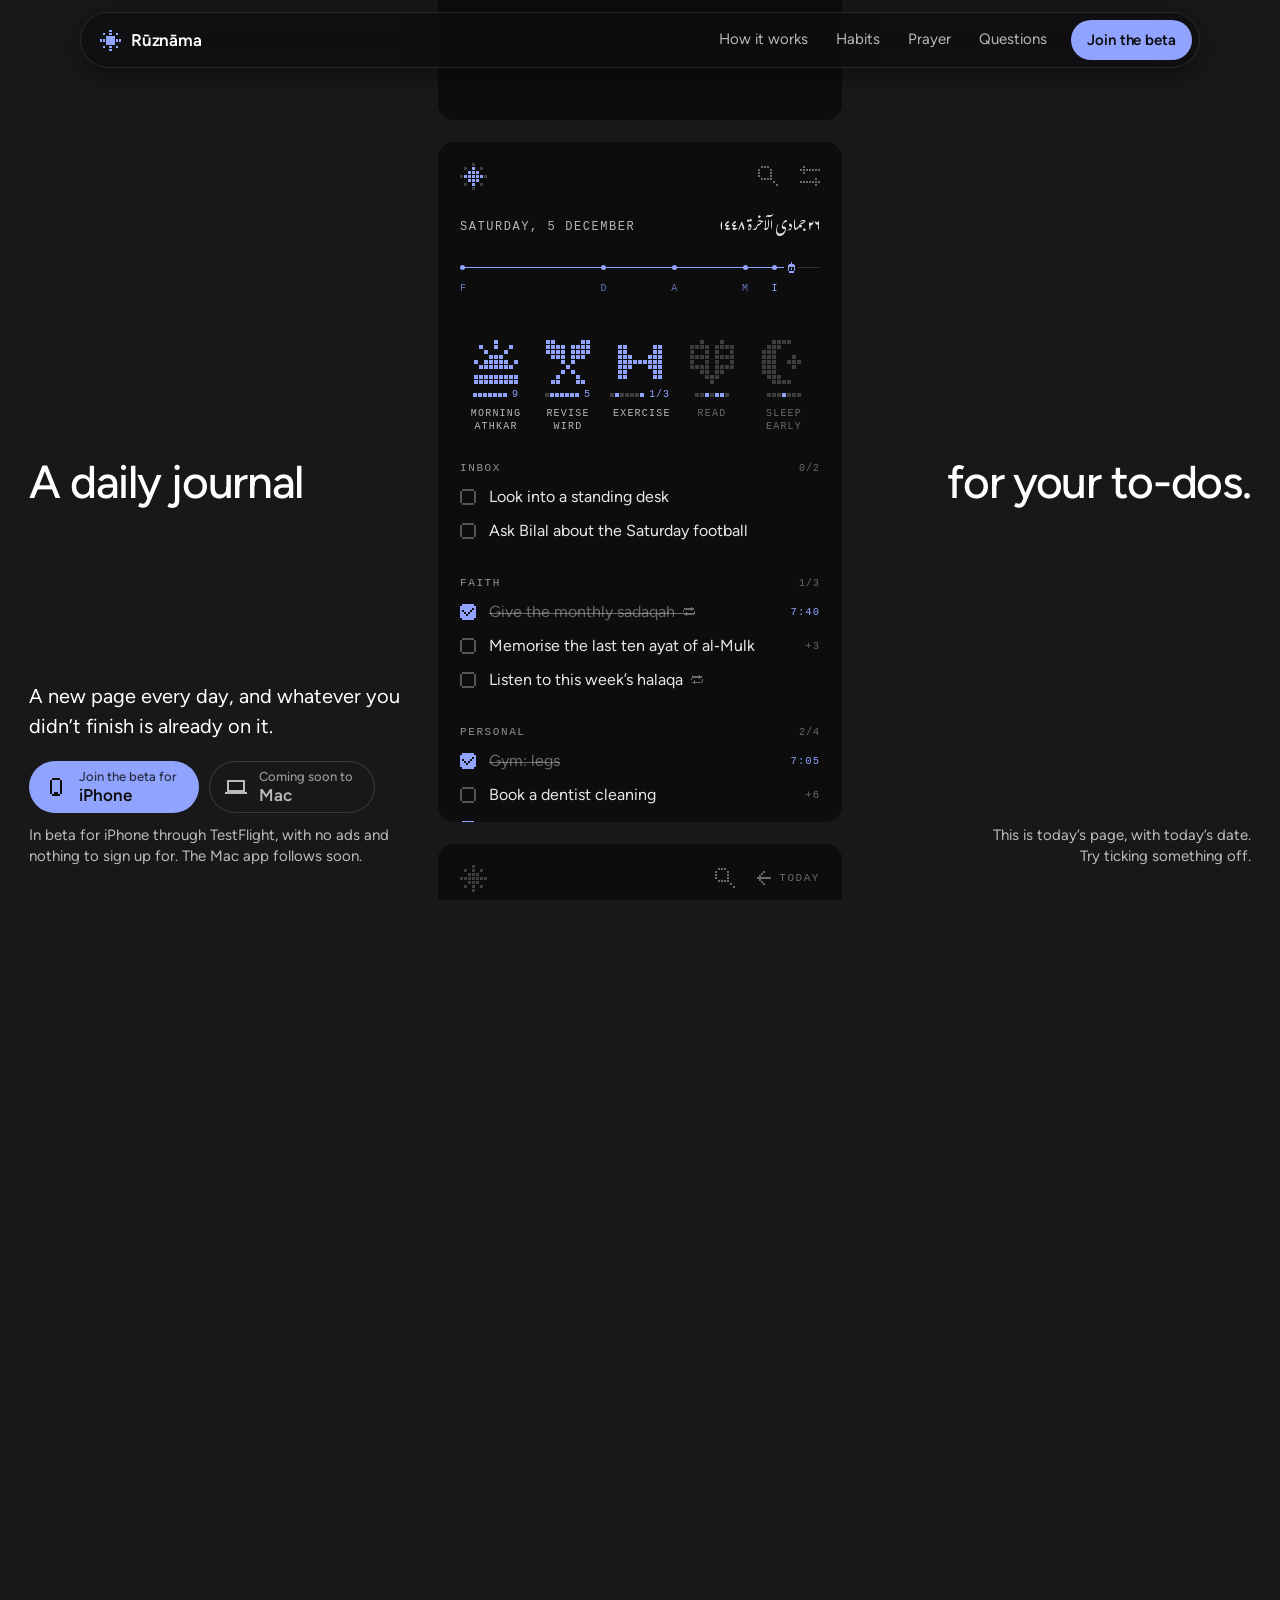
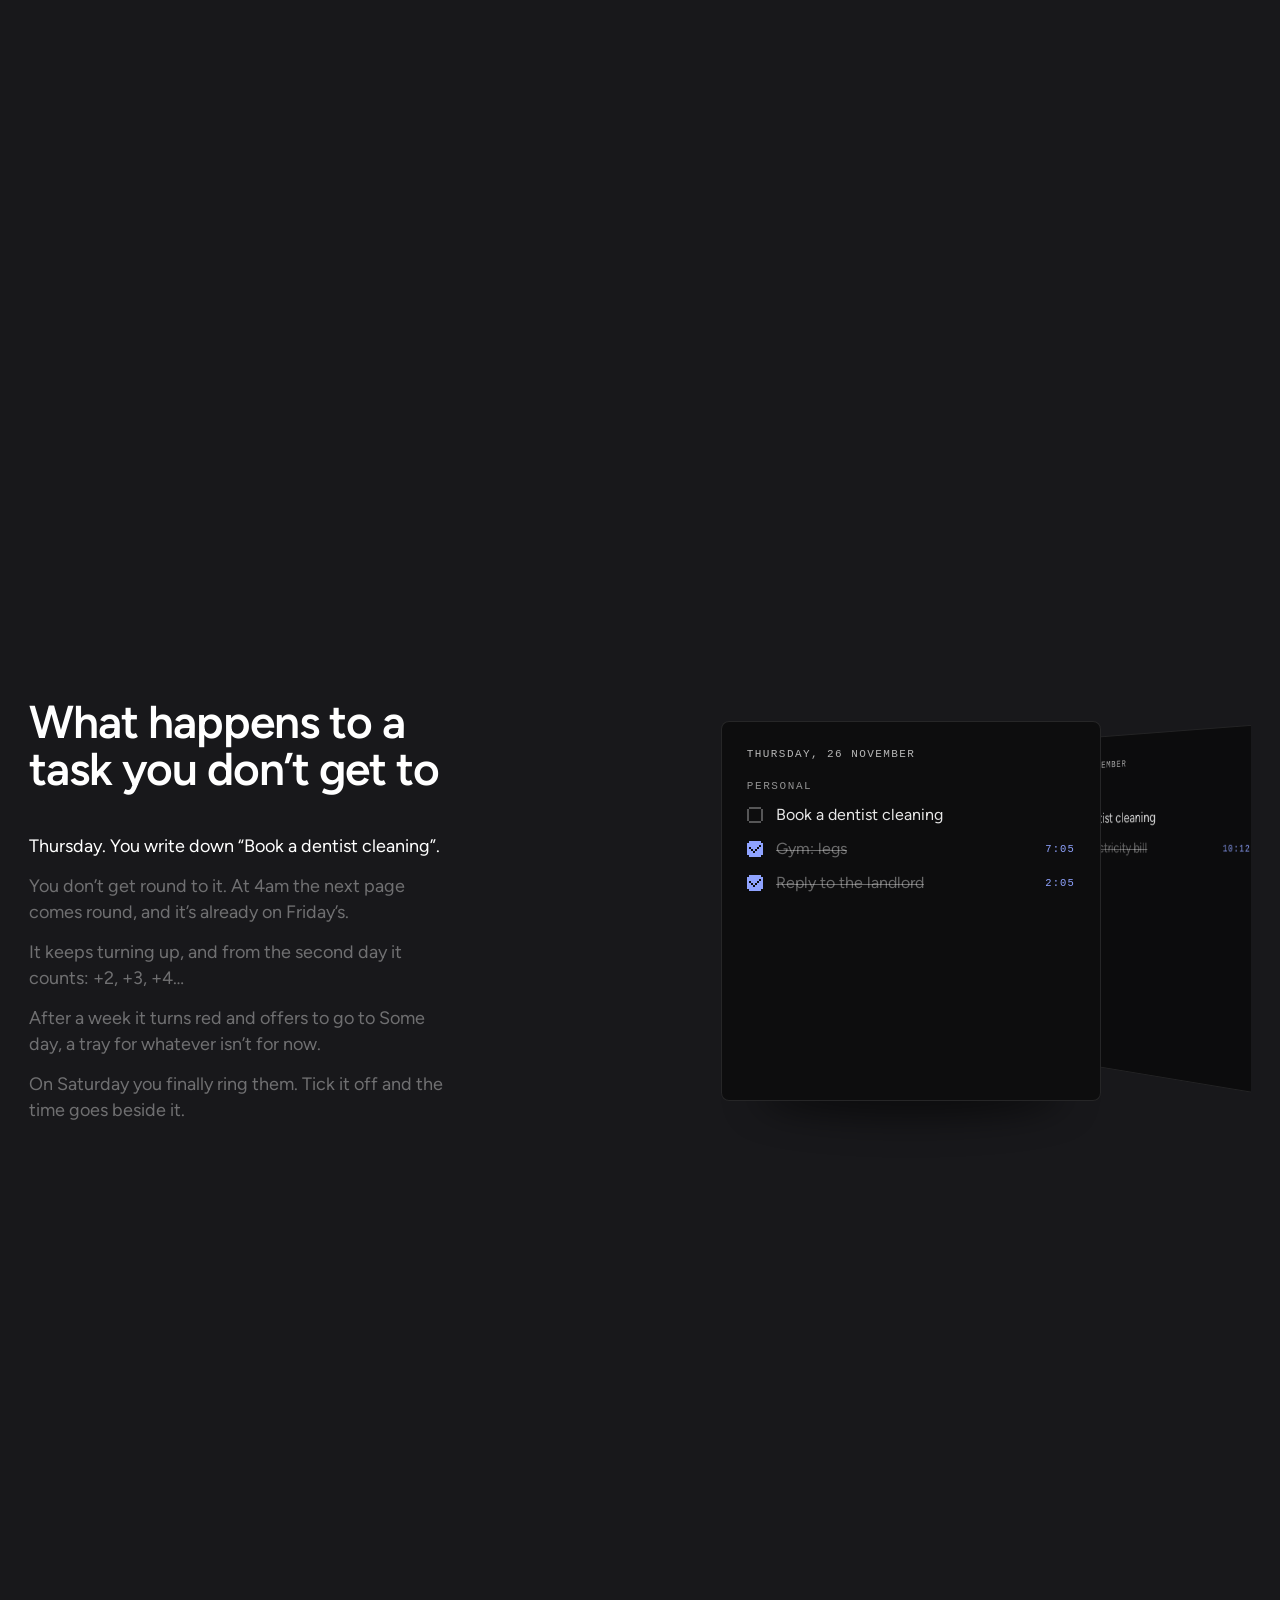
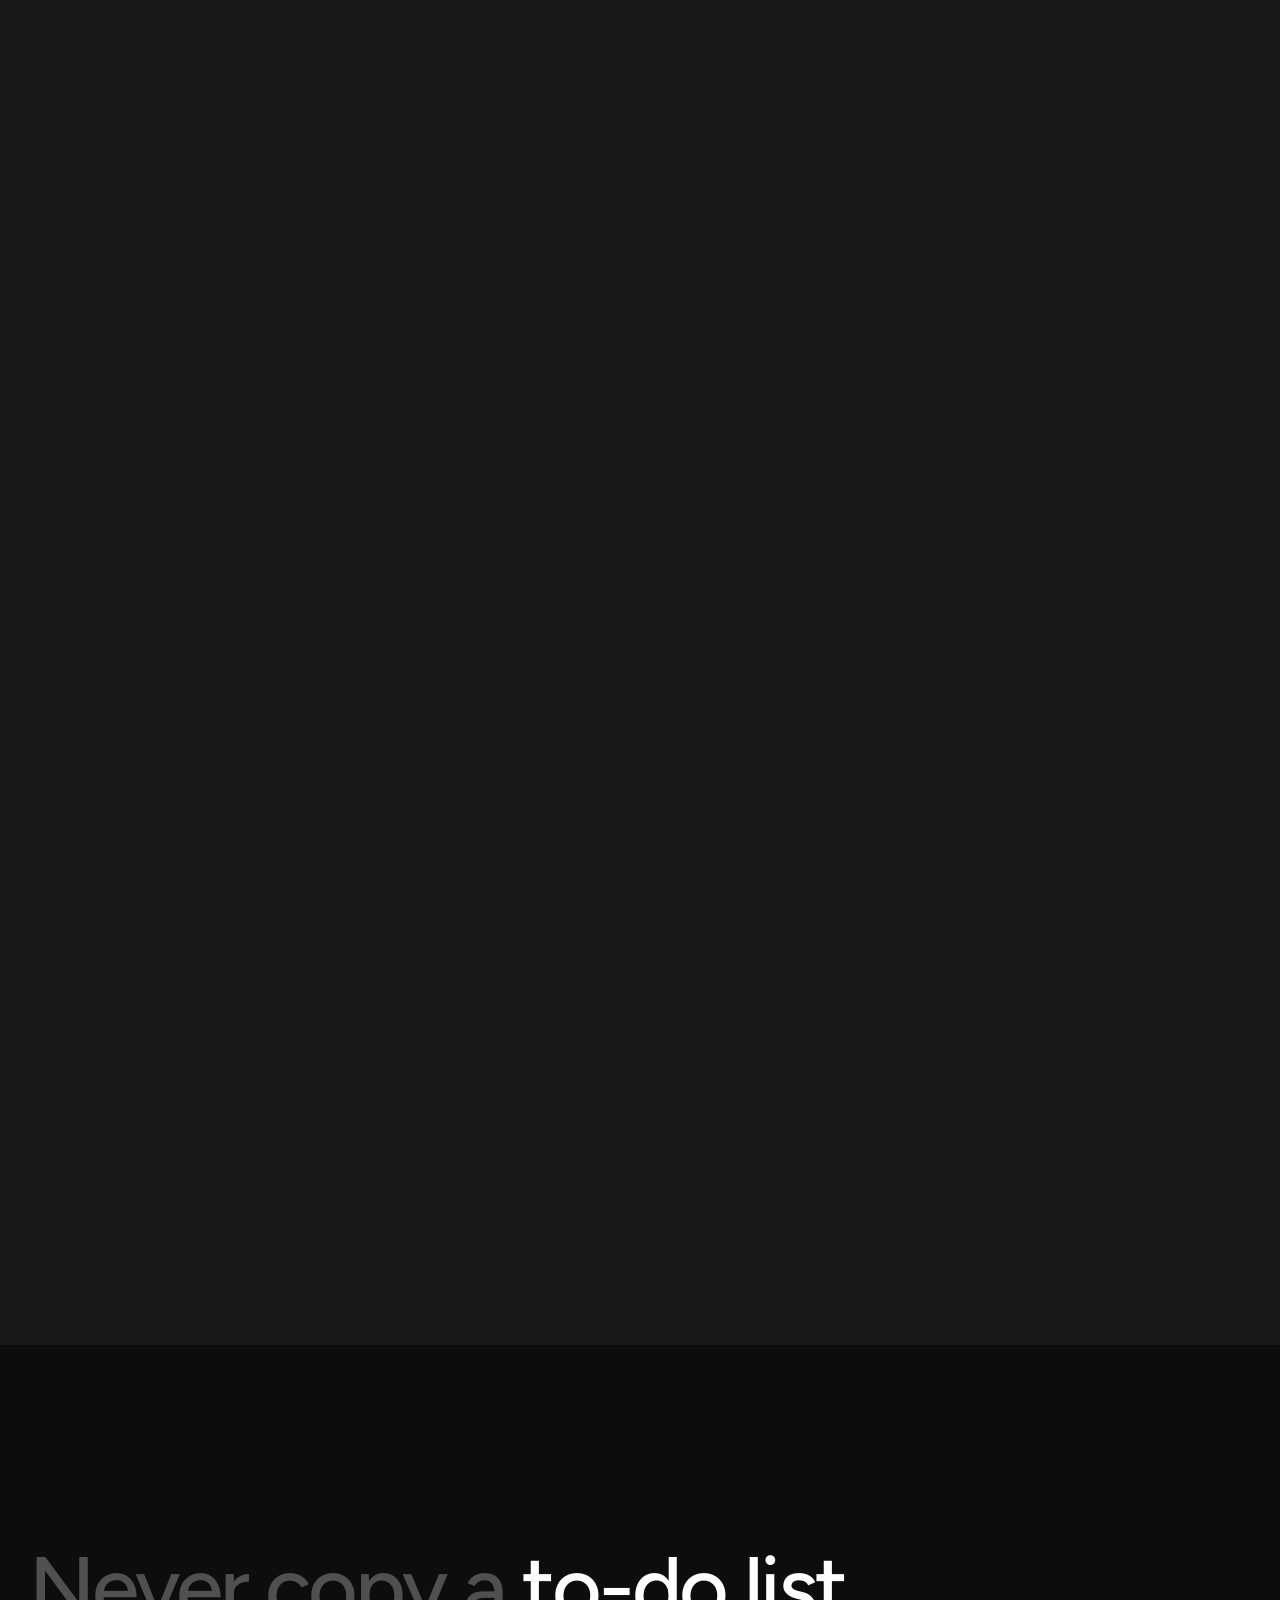
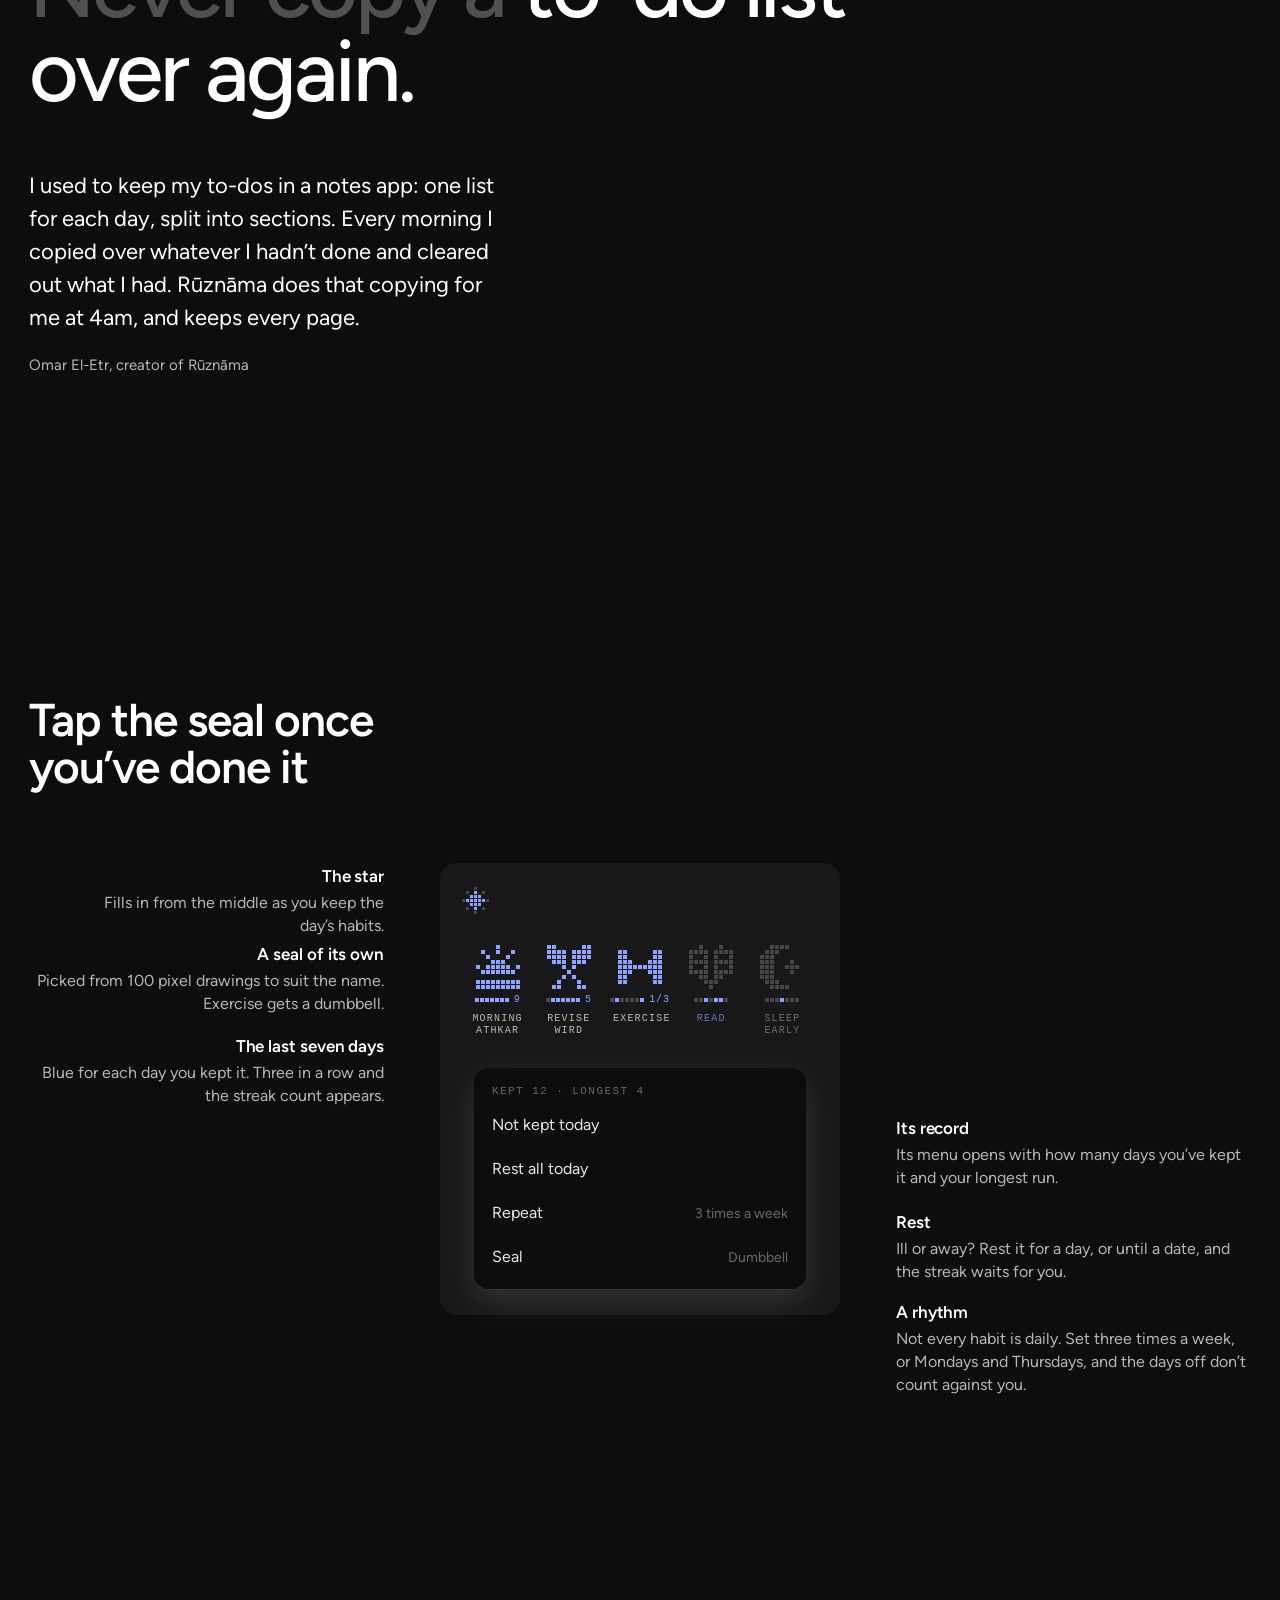
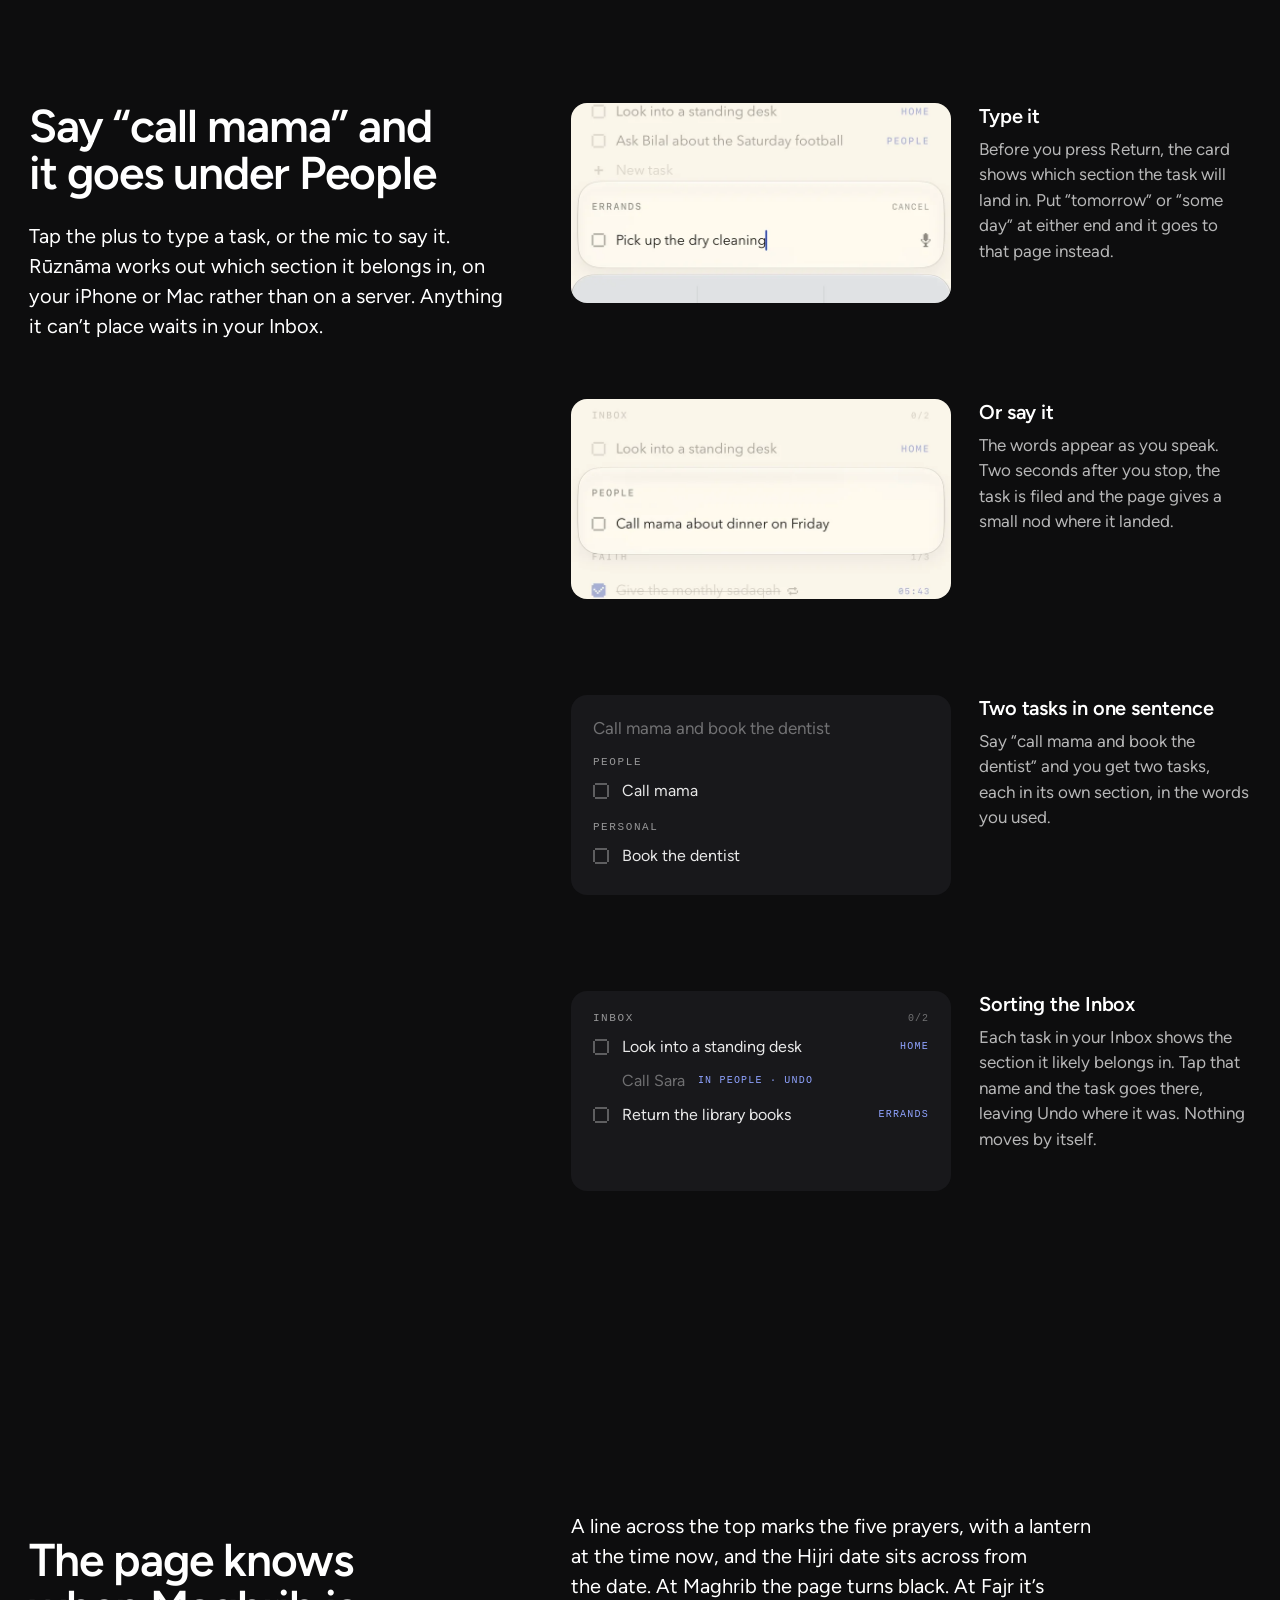
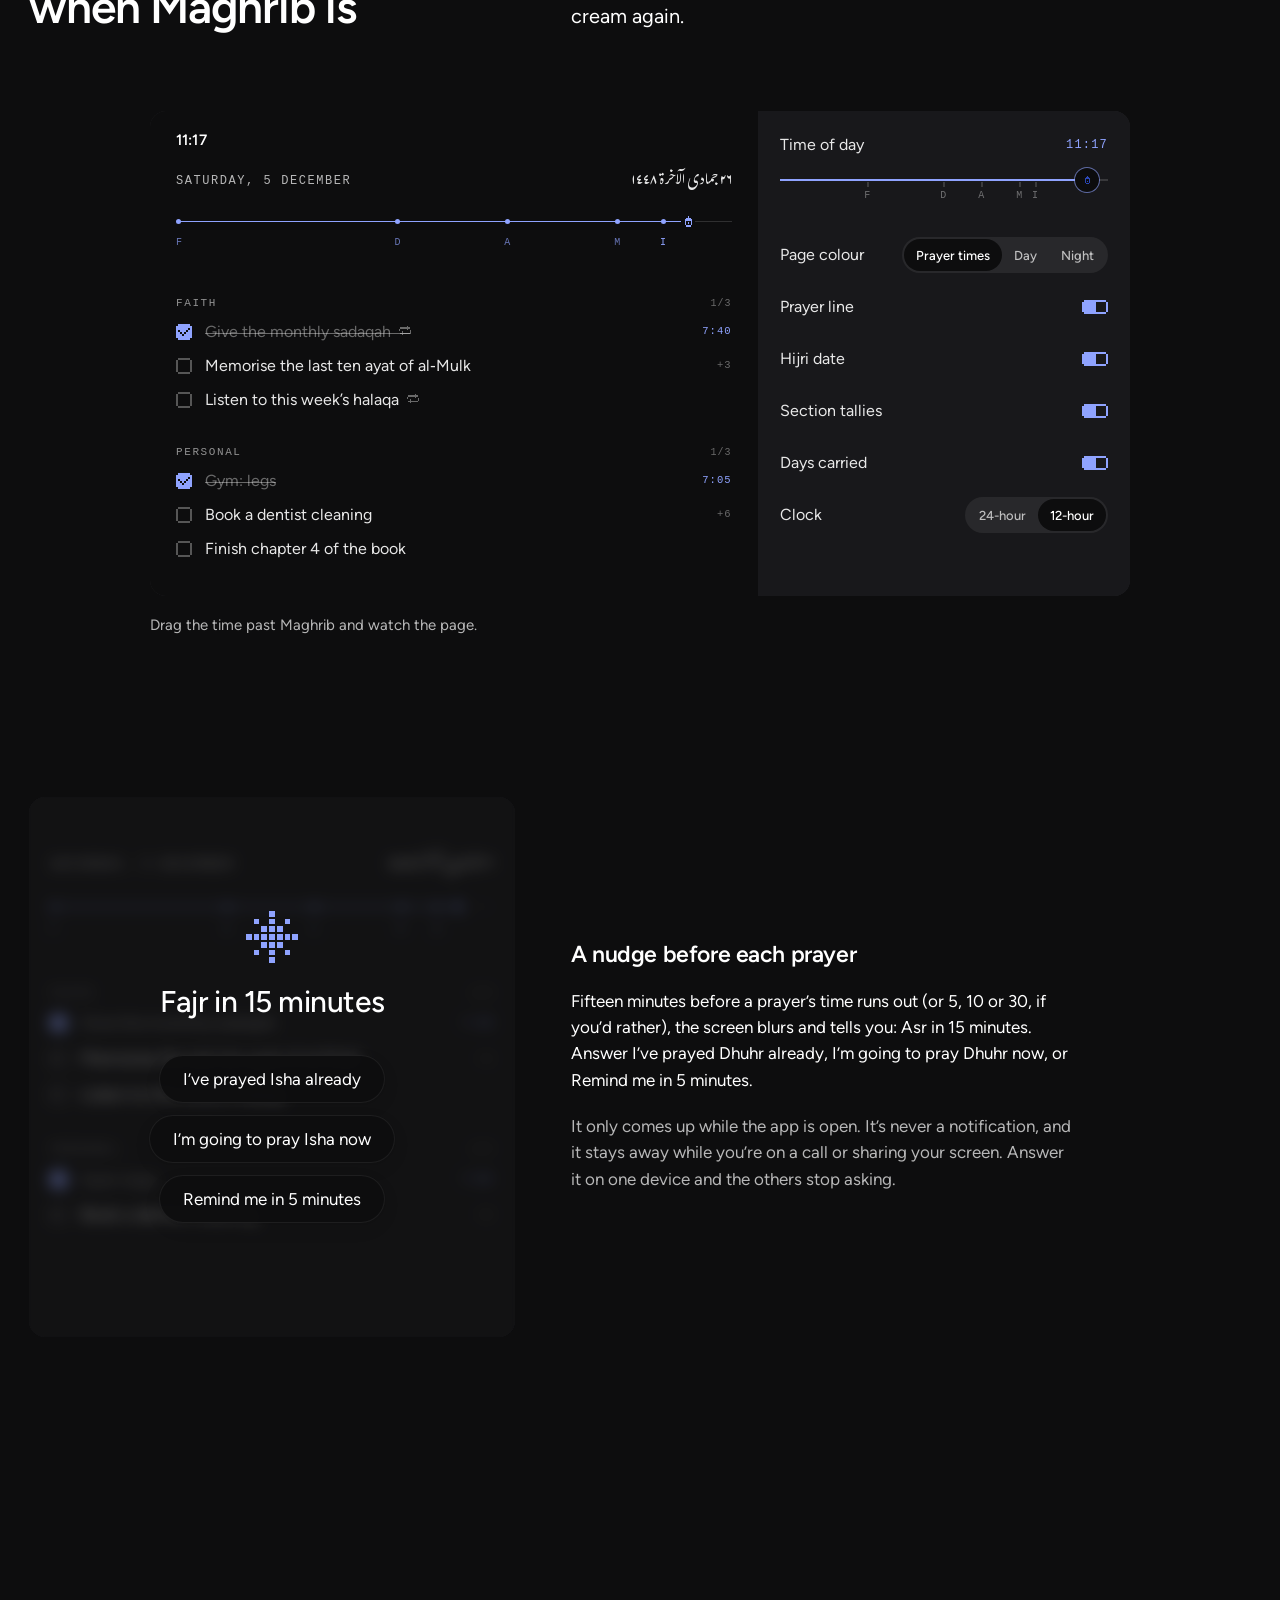
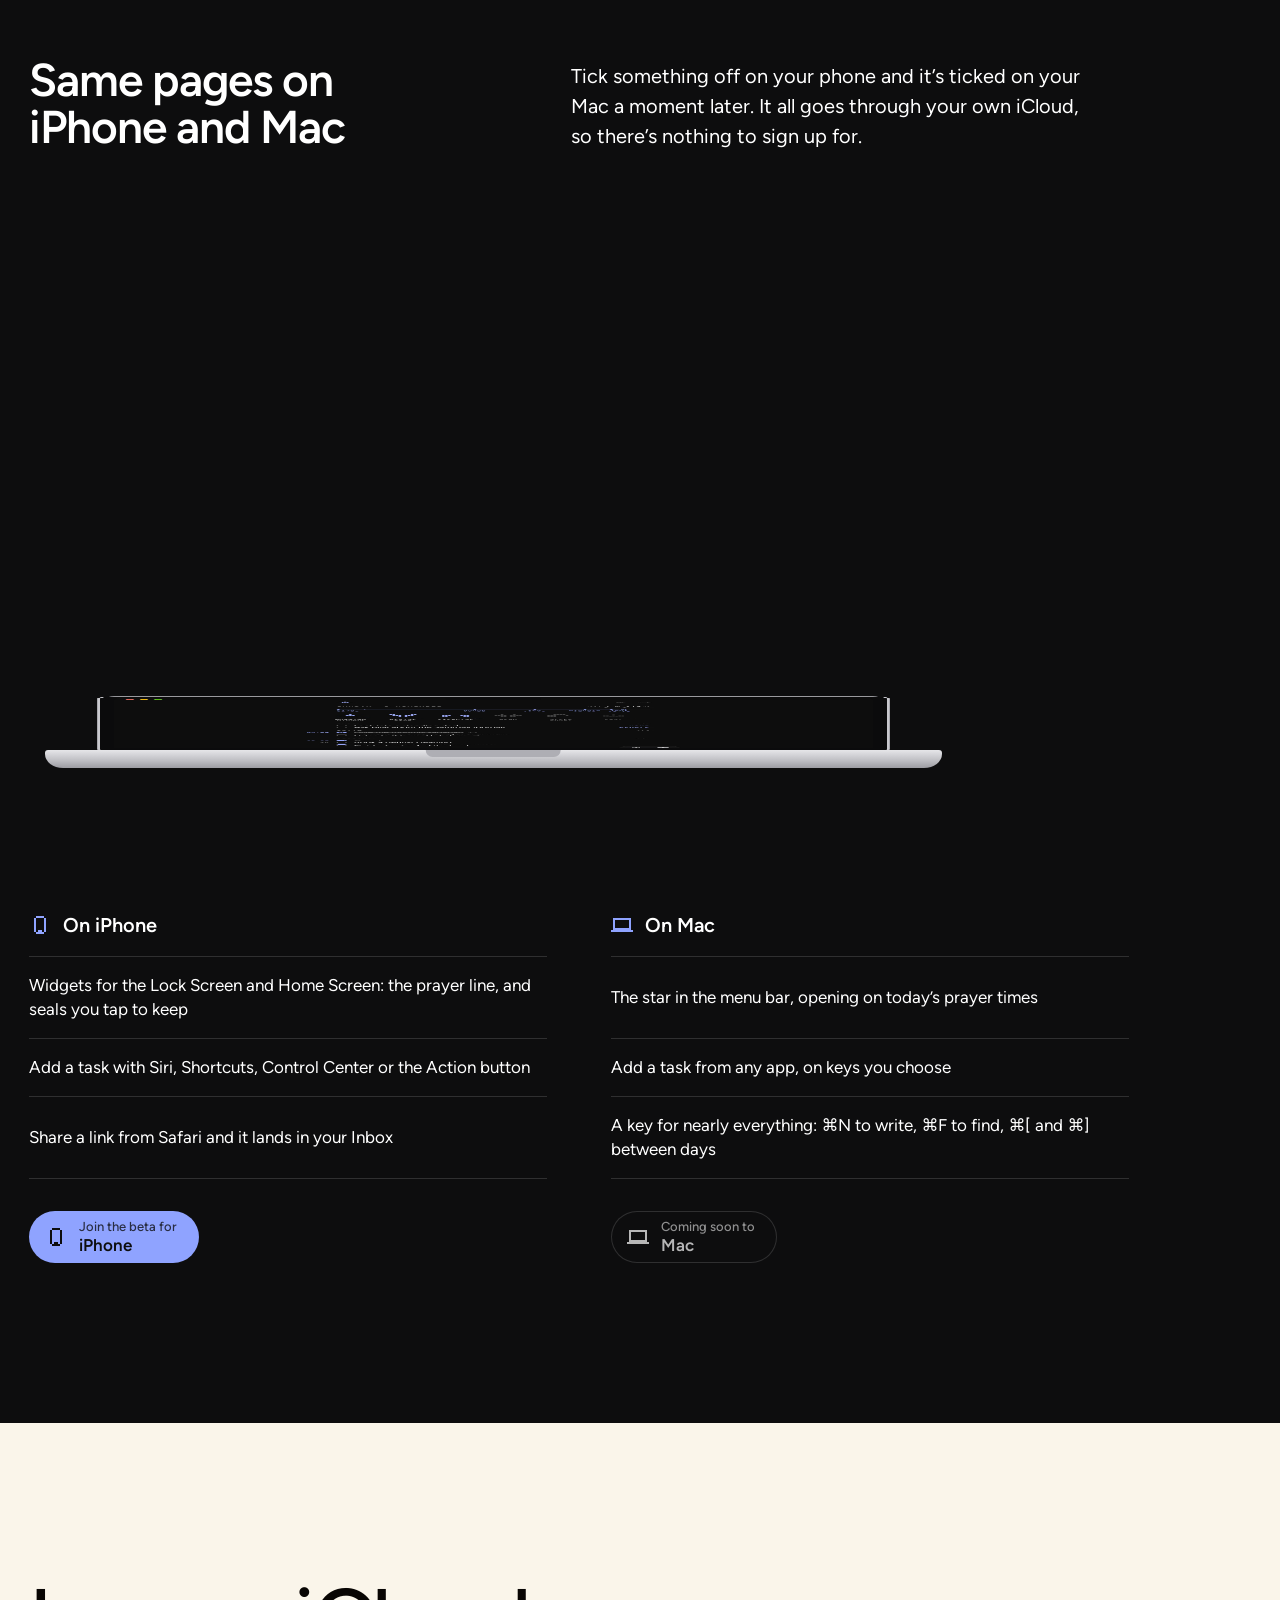
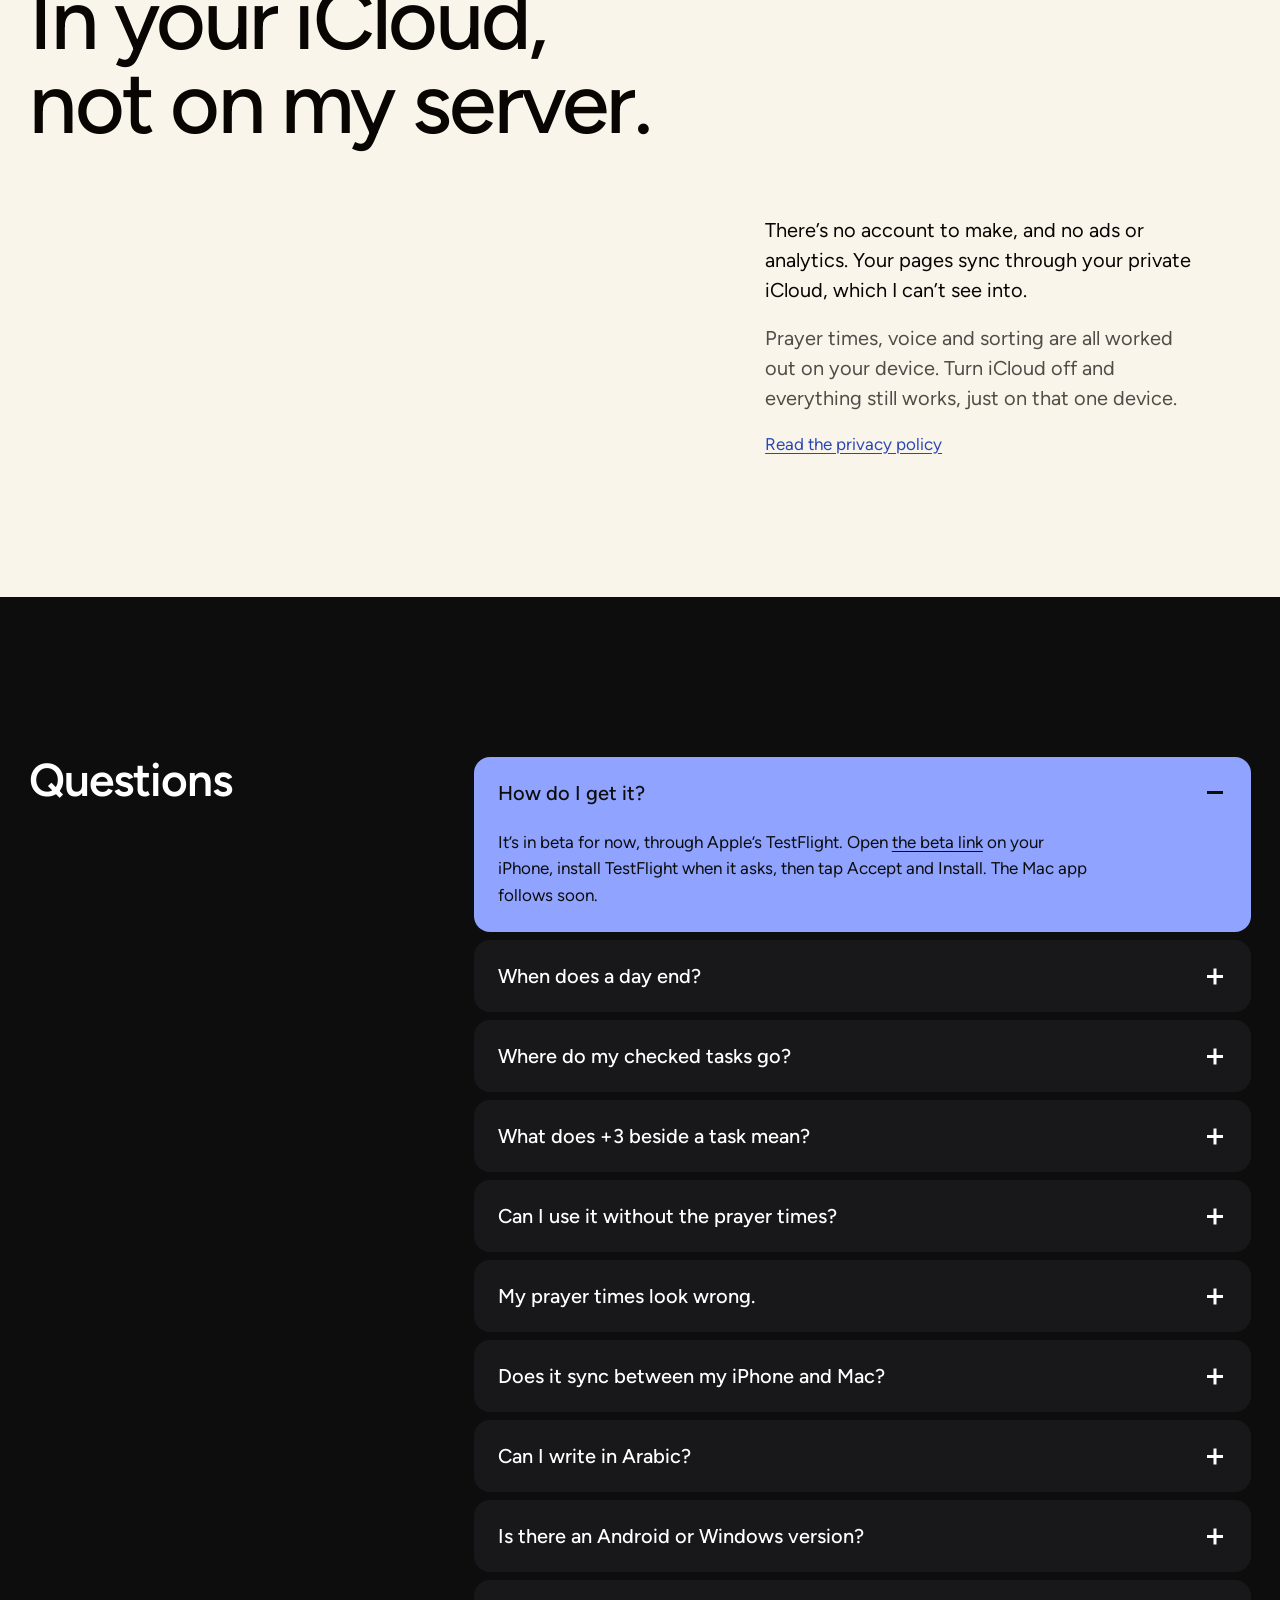
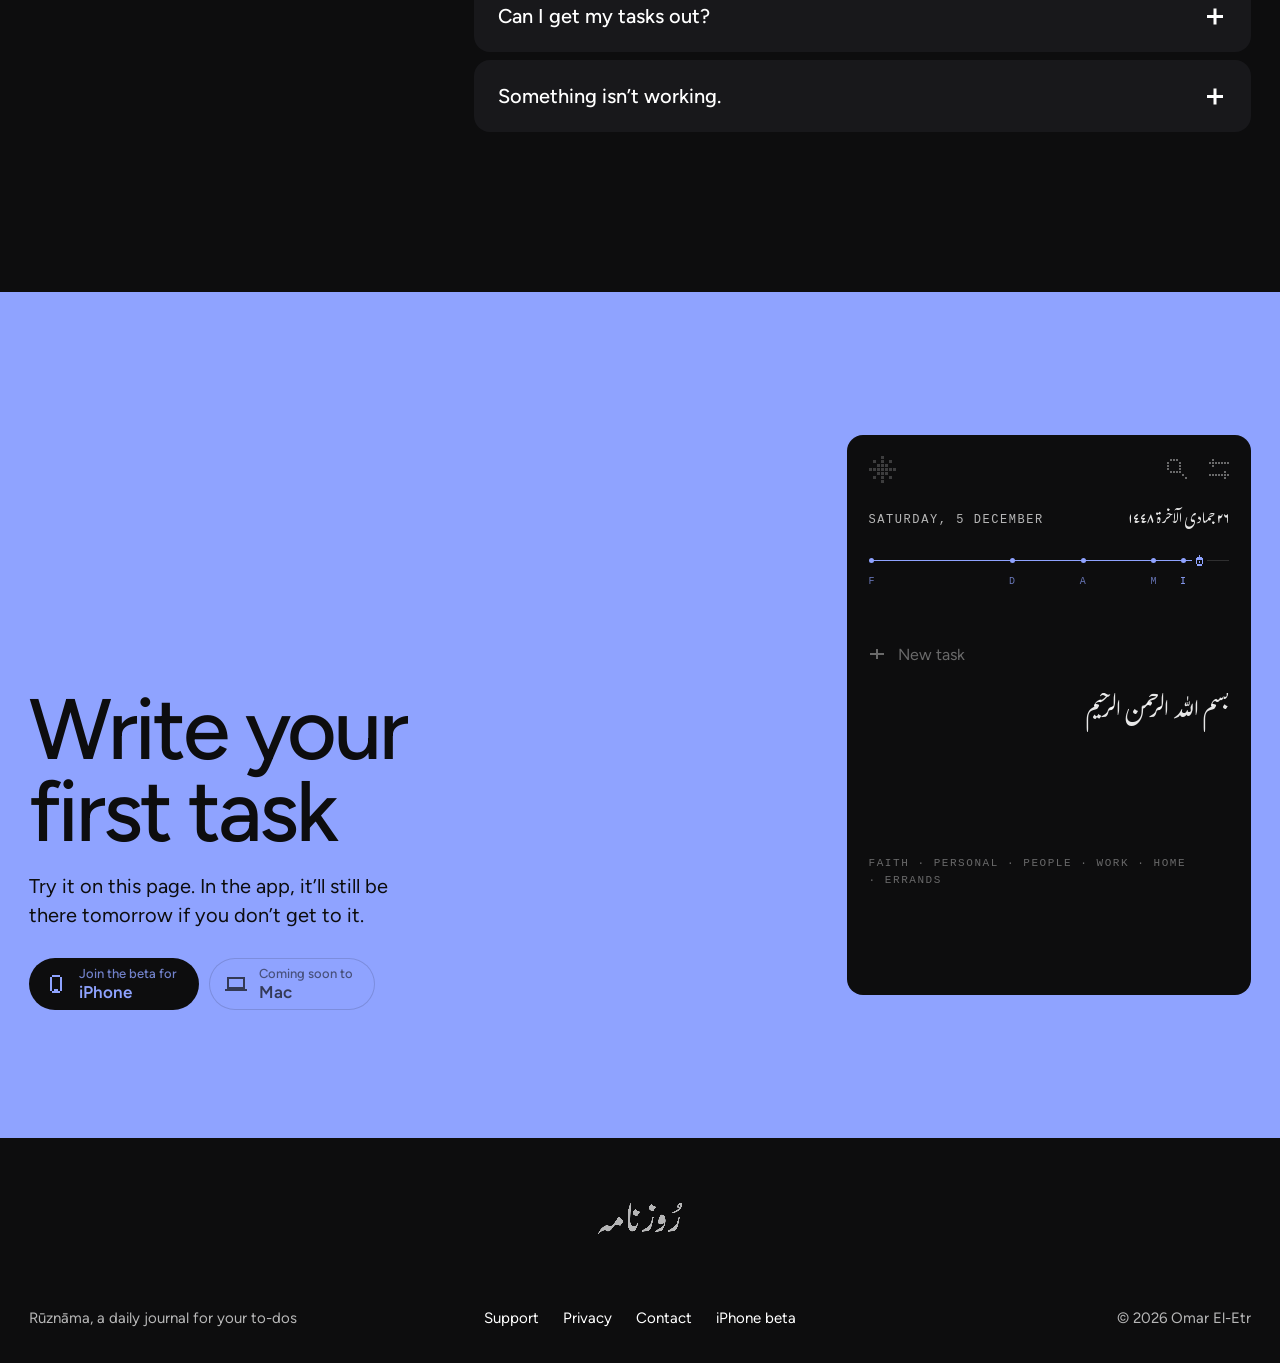
==== index.html @ 5ad0c681 "The buttons go to the iPhone beta on TestFlight; the Mac is coming soon Co-Authored-By: Claude Opus " ====
<!doctype html>
<html lang="en" data-sky="day">
<head>
<meta charset="utf-8">
<meta name="viewport" content="width=device-width, initial-scale=1, viewport-fit=cover">
<title>Rūznāma: a daily journal for your to-dos</title>
<meta name="description" content="Rūznāma gives you a new page every day and moves anything you didn’t finish onto it at 4am. Habits, the five prayers and the Hijri date sit at the top. In beta on iPhone, and coming to Mac.">
<meta name="theme-color" content="#FAF5EA">
<link rel="canonical" href="https://ruznama.app/">
<meta property="og:type" content="website">
<meta property="og:url" content="https://ruznama.app/">
<meta property="og:title" content="Rūznāma: a daily journal for your to-dos">
<meta property="og:description" content="A new page every day, and whatever you didn’t finish is already on it. For iPhone and Mac.">
<meta property="og:image" content="https://ruznama.app/media/og.png">
<meta property="og:image:width" content="1200">
<meta property="og:image:height" content="630">
<meta name="twitter:card" content="summary_large_image">
<meta name="apple-itunes-app" content="app-id=6829597800">
<link rel="icon" href="favicon.svg" type="image/svg+xml">
<link rel="apple-touch-icon" href="media/apple-touch-icon.png">
<link rel="preload" href="fonts/gulzar-subset.woff2" as="font" type="font/woff2" crossorigin>
<link rel="stylesheet" href="css/app.css?v=mw8aqj5k">
<link rel="stylesheet" href="css/page.css?v=mw8aqj5k">
<script src="sky.js?v=mw8aqj5k"></script>
<script src="vendor/gsap.min.js" defer></script>
<script src="vendor/ScrollTrigger.min.js" defer></script>
<script src="vendor/lenis.min.js" defer></script>
<script src="js/page.js?v=mw8aqj5k" defer></script>
<script src="js/motion.js?v=mw8aqj5k" defer></script>
<script type="application/ld+json">
{"@context":"https://schema.org","@type":"SoftwareApplication","name":"Rūznāma","alternateName":"Ruznama","operatingSystem":"iOS, macOS","applicationCategory":"ProductivityApplication","description":"A daily journal for your to-dos. You get a new page every day, and anything you didn't finish moves onto it at 4am.","url":"https://ruznama.app/","installUrl":"https://testflight.apple.com/join/cyVZVRZA","author":{"@type":"Person","name":"Omar El-Etr"}}
</script>
</head>
<body>
<a class="skip" href="#main">Skip to content</a>

<header class="nav" id="nav">
  <a class="nav-mark" href="#top" aria-label="Rūznāma, back to the top"><svg class="px star" viewBox="0 0 9 9" data-lit="33" aria-hidden="true" focusable="false"><rect x="4" y="4" width="1" height="1" data-i="0" class="on"/><rect x="4" y="2.667" width="1" height="1" data-i="1" class="on"/><rect x="2.667" y="4" width="1" height="1" data-i="2" class="on"/><rect x="5.333" y="4" width="1" height="1" data-i="3" class="on"/><rect x="4" y="5.333" width="1" height="1" data-i="4" class="on"/><rect x="2.667" y="2.667" width="1" height="1" data-i="5" class="on"/><rect x="5.333" y="2.667" width="1" height="1" data-i="6" class="on"/><rect x="2.667" y="5.333" width="1" height="1" data-i="7" class="on"/><rect x="5.333" y="5.333" width="1" height="1" data-i="8" class="on"/><rect x="4" y="1.333" width="1" height="1" data-i="9" class="on"/><rect x="1.333" y="4" width="1" height="1" data-i="10" class="on"/><rect x="6.667" y="4" width="1" height="1" data-i="11" class="on"/><rect x="4" y="6.667" width="1" height="1" data-i="12" class="on"/><rect x="1.333" y="1.333" width="1" height="1" data-i="13" class="on"/><rect x="6.667" y="1.333" width="1" height="1" data-i="14" class="on"/><rect x="1.333" y="6.667" width="1" height="1" data-i="15" class="on"/><rect x="6.667" y="6.667" width="1" height="1" data-i="16" class="on"/><rect x="4" y="0" width="1" height="1" data-i="17" class="on"/><rect x="0" y="4" width="1" height="1" data-i="18" class="on"/><rect x="8" y="4" width="1" height="1" data-i="19" class="on"/><rect x="4" y="8" width="1" height="1" data-i="20" class="on"/></svg><span>Rūznāma</span></a>
  <nav class="nav-links" aria-label="Sections">
    <a href="#how">How it works</a>
    <a href="#habits">Habits</a>
    <a href="#prayer">Prayer</a>
    <a href="#questions">Questions</a>
  </nav>
  <a class="btn btn-sm" href="#start" data-get>Join the beta</a>
</header>

<main id="main">

<section class="hero" id="top" aria-labelledby="hero-h">
  <div class="hero-stage">
    <h1 id="hero-h" class="hero-h"><span class="hero-a">A daily journal</span> <span class="hero-b">for your to-dos.</span></h1>

    <div class="reel" aria-label="Pages of the journal: yesterday, today, tomorrow and the days ahead">
      <div class="reel-strip">

        <article class="pg frame" data-ui data-page="yesterday" aria-label="Yesterday's page">
          <div class="pg-top"><svg class="px star" viewBox="0 0 9 9" data-lit="33" aria-hidden="true" focusable="false"><rect x="4" y="4" width="1" height="1" data-i="0" class="on"/><rect x="4" y="2.667" width="1" height="1" data-i="1" class="on"/><rect x="2.667" y="4" width="1" height="1" data-i="2" class="on"/><rect x="5.333" y="4" width="1" height="1" data-i="3" class="on"/><rect x="4" y="5.333" width="1" height="1" data-i="4" class="on"/><rect x="2.667" y="2.667" width="1" height="1" data-i="5" class="on"/><rect x="5.333" y="2.667" width="1" height="1" data-i="6" class="on"/><rect x="2.667" y="5.333" width="1" height="1" data-i="7" class="on"/><rect x="5.333" y="5.333" width="1" height="1" data-i="8" class="on"/><rect x="4" y="1.333" width="1" height="1" data-i="9" class="on"/><rect x="1.333" y="4" width="1" height="1" data-i="10" class="on"/><rect x="6.667" y="4" width="1" height="1" data-i="11" class="on"/><rect x="4" y="6.667" width="1" height="1" data-i="12" class="on"/><rect x="1.333" y="1.333" width="1" height="1" data-i="13" class="on"/><rect x="6.667" y="1.333" width="1" height="1" data-i="14" class="on"/><rect x="1.333" y="6.667" width="1" height="1" data-i="15" class="on"/><rect x="6.667" y="6.667" width="1" height="1" data-i="16" class="on"/><rect x="4" y="0" width="1" height="1" data-i="17" class="on"/><rect x="0" y="4" width="1" height="1" data-i="18" class="on"/><rect x="8" y="4" width="1" height="1" data-i="19" class="on"/><rect x="4" y="8" width="1" height="1" data-i="20" class="on"/></svg><span class="pg-tools"><svg class="px lens" viewBox="0 0 10 10" aria-hidden="true" focusable="false"><rect x="1.5" y="0" width="1" height="1"/><rect x="3" y="0" width="1" height="1"/><rect x="4.5" y="0" width="1" height="1"/><rect x="0" y="1.5" width="1" height="1"/><rect x="6" y="1.5" width="1" height="1"/><rect x="0" y="3" width="1" height="1"/><rect x="6" y="3" width="1" height="1"/><rect x="0" y="4.5" width="1" height="1"/><rect x="6" y="4.5" width="1" height="1"/><rect x="1.5" y="6" width="1" height="1"/><rect x="3" y="6" width="1" height="1"/><rect x="4.5" y="6" width="1" height="1"/><rect x="6" y="6" width="1" height="1"/><rect x="7.5" y="7.5" width="1" height="1"/><rect x="9" y="9" width="1" height="1"/></svg><span class="pg-today">Today <svg class="px arrow" viewBox="0 0 7 7" aria-hidden="true" focusable="false"><rect x="3" y="0" width="1" height="1"/><rect x="4" y="1" width="1" height="1"/><rect x="5" y="2" width="1" height="1"/><rect x="0" y="3" width="1" height="1"/><rect x="1" y="3" width="1" height="1"/><rect x="2" y="3" width="1" height="1"/><rect x="3" y="3" width="1" height="1"/><rect x="4" y="3" width="1" height="1"/><rect x="5" y="3" width="1" height="1"/><rect x="6" y="3" width="1" height="1"/><rect x="5" y="4" width="1" height="1"/><rect x="4" y="5" width="1" height="1"/><rect x="3" y="6" width="1" height="1"/></svg></span></span></div>
          <div class="pg-head"><span class="pg-date" data-date="-1">Monday, 2 November</span><span class="pg-hijri" data-hijri="-1" lang="ar" dir="rtl">٢٢ جمادى الأولى ١٤٤٨</span></div>
          <p class="pg-count">5 done</p>
          <div class="hs">
            <div class="hb is-kept"><span class="hb-seal"><svg class="px seal" viewBox="0 0 11 11" aria-hidden="true" focusable="false"><rect x="5" y="5" width="1" height="1" style="--d:2ms;--r:353ms"/><rect x="5" y="3.75" width="1" height="1" style="--d:7ms;--r:322ms"/><rect x="3.75" y="5" width="1" height="1" style="--d:12ms;--r:300ms"/><rect x="6.25" y="5" width="1" height="1" style="--d:17ms;--r:283ms"/><rect x="5" y="6.25" width="1" height="1" style="--d:23ms;--r:267ms"/><rect x="3.75" y="3.75" width="1" height="1" style="--d:28ms;--r:254ms"/><rect x="6.25" y="3.75" width="1" height="1" style="--d:33ms;--r:241ms"/><rect x="3.75" y="6.25" width="1" height="1" style="--d:38ms;--r:229ms"/><rect x="6.25" y="6.25" width="1" height="1" style="--d:44ms;--r:218ms"/><rect x="2.5" y="5" width="1" height="1" style="--d:49ms;--r:208ms"/><rect x="7.5" y="5" width="1" height="1" style="--d:55ms;--r:198ms"/><rect x="2.5" y="6.25" width="1" height="1" style="--d:61ms;--r:189ms"/><rect x="7.5" y="6.25" width="1" height="1" style="--d:67ms;--r:180ms"/><rect x="2.5" y="2.5" width="1" height="1" style="--d:73ms;--r:171ms"/><rect x="7.5" y="2.5" width="1" height="1" style="--d:79ms;--r:163ms"/><rect x="5" y="1.25" width="1" height="1" style="--d:85ms;--r:155ms"/><rect x="5" y="8.75" width="1" height="1" style="--d:91ms;--r:147ms"/><rect x="1.25" y="6.25" width="1" height="1" style="--d:97ms;--r:139ms"/><rect x="8.75" y="6.25" width="1" height="1" style="--d:104ms;--r:132ms"/><rect x="3.75" y="8.75" width="1" height="1" style="--d:111ms;--r:125ms"/><rect x="6.25" y="8.75" width="1" height="1" style="--d:118ms;--r:118ms"/><rect x="2.5" y="8.75" width="1" height="1" style="--d:125ms;--r:111ms"/><rect x="7.5" y="8.75" width="1" height="1" style="--d:132ms;--r:104ms"/><rect x="5" y="0" width="1" height="1" style="--d:139ms;--r:97ms"/><rect x="0" y="5" width="1" height="1" style="--d:147ms;--r:91ms"/><rect x="10" y="5" width="1" height="1" style="--d:155ms;--r:85ms"/><rect x="5" y="10" width="1" height="1" style="--d:163ms;--r:79ms"/><rect x="3.75" y="10" width="1" height="1" style="--d:171ms;--r:73ms"/><rect x="6.25" y="10" width="1" height="1" style="--d:180ms;--r:67ms"/><rect x="1.25" y="1.25" width="1" height="1" style="--d:189ms;--r:61ms"/><rect x="8.75" y="1.25" width="1" height="1" style="--d:198ms;--r:55ms"/><rect x="1.25" y="8.75" width="1" height="1" style="--d:208ms;--r:49ms"/><rect x="8.75" y="8.75" width="1" height="1" style="--d:218ms;--r:44ms"/><rect x="2.5" y="10" width="1" height="1" style="--d:229ms;--r:38ms"/><rect x="7.5" y="10" width="1" height="1" style="--d:241ms;--r:33ms"/><rect x="0" y="8.75" width="1" height="1" style="--d:254ms;--r:28ms"/><rect x="10" y="8.75" width="1" height="1" style="--d:267ms;--r:23ms"/><rect x="1.25" y="10" width="1" height="1" style="--d:283ms;--r:17ms"/><rect x="8.75" y="10" width="1" height="1" style="--d:300ms;--r:12ms"/><rect x="0" y="10" width="1" height="1" style="--d:322ms;--r:7ms"/><rect x="10" y="10" width="1" height="1" style="--d:353ms;--r:2ms"/></svg></span><span class="hb-name">Morning athkar</span></div>
            <div class="hb is-kept"><span class="hb-seal"><svg class="px seal" viewBox="0 0 11 11" aria-hidden="true" focusable="false"><rect x="3.75" y="5" width="1" height="1" style="--d:3ms;--r:350ms"/><rect x="6.25" y="5" width="1" height="1" style="--d:8ms;--r:318ms"/><rect x="5" y="6.25" width="1" height="1" style="--d:14ms;--r:295ms"/><rect x="3.75" y="3.75" width="1" height="1" style="--d:19ms;--r:277ms"/><rect x="6.25" y="3.75" width="1" height="1" style="--d:25ms;--r:260ms"/><rect x="3.75" y="2.5" width="1" height="1" style="--d:31ms;--r:246ms"/><rect x="6.25" y="2.5" width="1" height="1" style="--d:37ms;--r:233ms"/><rect x="2.5" y="3.75" width="1" height="1" style="--d:43ms;--r:220ms"/><rect x="7.5" y="3.75" width="1" height="1" style="--d:49ms;--r:209ms"/><rect x="3.75" y="7.5" width="1" height="1" style="--d:55ms;--r:198ms"/><rect x="6.25" y="7.5" width="1" height="1" style="--d:62ms;--r:187ms"/><rect x="2.5" y="2.5" width="1" height="1" style="--d:68ms;--r:178ms"/><rect x="7.5" y="2.5" width="1" height="1" style="--d:75ms;--r:168ms"/><rect x="3.75" y="1.25" width="1" height="1" style="--d:81ms;--r:159ms"/><rect x="6.25" y="1.25" width="1" height="1" style="--d:88ms;--r:150ms"/><rect x="1.25" y="3.75" width="1" height="1" style="--d:95ms;--r:142ms"/><rect x="8.75" y="3.75" width="1" height="1" style="--d:103ms;--r:133ms"/><rect x="2.5" y="1.25" width="1" height="1" style="--d:110ms;--r:125ms"/><rect x="7.5" y="1.25" width="1" height="1" style="--d:118ms;--r:118ms"/><rect x="1.25" y="2.5" width="1" height="1" style="--d:125ms;--r:110ms"/><rect x="8.75" y="2.5" width="1" height="1" style="--d:133ms;--r:103ms"/><rect x="2.5" y="8.75" width="1" height="1" style="--d:142ms;--r:95ms"/><rect x="7.5" y="8.75" width="1" height="1" style="--d:150ms;--r:88ms"/><rect x="1.25" y="1.25" width="1" height="1" style="--d:159ms;--r:81ms"/><rect x="8.75" y="1.25" width="1" height="1" style="--d:168ms;--r:75ms"/><rect x="0" y="2.5" width="1" height="1" style="--d:178ms;--r:68ms"/><rect x="10" y="2.5" width="1" height="1" style="--d:187ms;--r:62ms"/><rect x="2.5" y="10" width="1" height="1" style="--d:198ms;--r:55ms"/><rect x="7.5" y="10" width="1" height="1" style="--d:209ms;--r:49ms"/><rect x="1.25" y="0" width="1" height="1" style="--d:220ms;--r:43ms"/><rect x="8.75" y="0" width="1" height="1" style="--d:233ms;--r:37ms"/><rect x="0" y="1.25" width="1" height="1" style="--d:246ms;--r:31ms"/><rect x="10" y="1.25" width="1" height="1" style="--d:260ms;--r:25ms"/><rect x="1.25" y="10" width="1" height="1" style="--d:277ms;--r:19ms"/><rect x="8.75" y="10" width="1" height="1" style="--d:295ms;--r:14ms"/><rect x="0" y="0" width="1" height="1" style="--d:318ms;--r:8ms"/><rect x="10" y="0" width="1" height="1" style="--d:350ms;--r:3ms"/></svg></span><span class="hb-name">Revise wird</span></div>
            <div class="hb is-kept"><span class="hb-seal"><svg class="px seal" viewBox="0 0 11 11" aria-hidden="true" focusable="false"><rect x="3.75" y="5" width="1" height="1" style="--d:2ms;--r:353ms"/><rect x="6.25" y="5" width="1" height="1" style="--d:7ms;--r:323ms"/><rect x="3.75" y="3.75" width="1" height="1" style="--d:12ms;--r:301ms"/><rect x="6.25" y="3.75" width="1" height="1" style="--d:17ms;--r:284ms"/><rect x="3.75" y="6.25" width="1" height="1" style="--d:22ms;--r:269ms"/><rect x="6.25" y="6.25" width="1" height="1" style="--d:27ms;--r:255ms"/><rect x="3.75" y="2.5" width="1" height="1" style="--d:32ms;--r:243ms"/><rect x="6.25" y="2.5" width="1" height="1" style="--d:38ms;--r:231ms"/><rect x="2.5" y="3.75" width="1" height="1" style="--d:43ms;--r:220ms"/><rect x="7.5" y="3.75" width="1" height="1" style="--d:48ms;--r:210ms"/><rect x="2.5" y="6.25" width="1" height="1" style="--d:54ms;--r:201ms"/><rect x="7.5" y="6.25" width="1" height="1" style="--d:59ms;--r:191ms"/><rect x="3.75" y="7.5" width="1" height="1" style="--d:65ms;--r:182ms"/><rect x="6.25" y="7.5" width="1" height="1" style="--d:71ms;--r:174ms"/><rect x="2.5" y="7.5" width="1" height="1" style="--d:77ms;--r:166ms"/><rect x="7.5" y="7.5" width="1" height="1" style="--d:83ms;--r:158ms"/><rect x="5" y="8.75" width="1" height="1" style="--d:89ms;--r:150ms"/><rect x="3.75" y="1.25" width="1" height="1" style="--d:95ms;--r:142ms"/><rect x="6.25" y="1.25" width="1" height="1" style="--d:101ms;--r:135ms"/><rect x="1.25" y="3.75" width="1" height="1" style="--d:108ms;--r:128ms"/><rect x="8.75" y="3.75" width="1" height="1" style="--d:114ms;--r:121ms"/><rect x="1.25" y="6.25" width="1" height="1" style="--d:121ms;--r:114ms"/><rect x="8.75" y="6.25" width="1" height="1" style="--d:128ms;--r:108ms"/><rect x="3.75" y="8.75" width="1" height="1" style="--d:135ms;--r:101ms"/><rect x="6.25" y="8.75" width="1" height="1" style="--d:142ms;--r:95ms"/><rect x="2.5" y="1.25" width="1" height="1" style="--d:150ms;--r:89ms"/><rect x="7.5" y="1.25" width="1" height="1" style="--d:158ms;--r:83ms"/><rect x="0" y="5" width="1" height="1" style="--d:166ms;--r:77ms"/><rect x="10" y="5" width="1" height="1" style="--d:174ms;--r:71ms"/><rect x="5" y="10" width="1" height="1" style="--d:182ms;--r:65ms"/><rect x="0" y="3.75" width="1" height="1" style="--d:191ms;--r:59ms"/><rect x="10" y="3.75" width="1" height="1" style="--d:201ms;--r:54ms"/><rect x="0" y="6.25" width="1" height="1" style="--d:210ms;--r:48ms"/><rect x="10" y="6.25" width="1" height="1" style="--d:220ms;--r:43ms"/><rect x="1.25" y="1.25" width="1" height="1" style="--d:231ms;--r:38ms"/><rect x="8.75" y="1.25" width="1" height="1" style="--d:243ms;--r:32ms"/><rect x="2.5" y="0" width="1" height="1" style="--d:255ms;--r:27ms"/><rect x="7.5" y="0" width="1" height="1" style="--d:269ms;--r:22ms"/><rect x="0" y="2.5" width="1" height="1" style="--d:284ms;--r:17ms"/><rect x="10" y="2.5" width="1" height="1" style="--d:301ms;--r:12ms"/><rect x="0" y="1.25" width="1" height="1" style="--d:323ms;--r:7ms"/><rect x="10" y="1.25" width="1" height="1" style="--d:353ms;--r:2ms"/></svg></span><span class="hb-name">Read</span></div>
            <div class="hb"><span class="hb-seal"><svg class="px seal" viewBox="0 0 11 11" aria-hidden="true" focusable="false"><rect x="5" y="5" width="1" height="1" style="--d:3ms;--r:350ms"/><rect x="3.75" y="5" width="1" height="1" style="--d:8ms;--r:318ms"/><rect x="6.25" y="5" width="1" height="1" style="--d:14ms;--r:295ms"/><rect x="2.5" y="5" width="1" height="1" style="--d:19ms;--r:277ms"/><rect x="7.5" y="5" width="1" height="1" style="--d:25ms;--r:260ms"/><rect x="2.5" y="3.75" width="1" height="1" style="--d:31ms;--r:246ms"/><rect x="7.5" y="3.75" width="1" height="1" style="--d:37ms;--r:233ms"/><rect x="2.5" y="6.25" width="1" height="1" style="--d:43ms;--r:220ms"/><rect x="7.5" y="6.25" width="1" height="1" style="--d:49ms;--r:209ms"/><rect x="1.25" y="5" width="1" height="1" style="--d:55ms;--r:198ms"/><rect x="8.75" y="5" width="1" height="1" style="--d:62ms;--r:187ms"/><rect x="1.25" y="3.75" width="1" height="1" style="--d:68ms;--r:178ms"/><rect x="8.75" y="3.75" width="1" height="1" style="--d:75ms;--r:168ms"/><rect x="1.25" y="6.25" width="1" height="1" style="--d:81ms;--r:159ms"/><rect x="8.75" y="6.25" width="1" height="1" style="--d:88ms;--r:150ms"/><rect x="1.25" y="2.5" width="1" height="1" style="--d:95ms;--r:142ms"/><rect x="8.75" y="2.5" width="1" height="1" style="--d:103ms;--r:133ms"/><rect x="1.25" y="7.5" width="1" height="1" style="--d:110ms;--r:125ms"/><rect x="8.75" y="7.5" width="1" height="1" style="--d:118ms;--r:118ms"/><rect x="0" y="5" width="1" height="1" style="--d:125ms;--r:110ms"/><rect x="10" y="5" width="1" height="1" style="--d:133ms;--r:103ms"/><rect x="0" y="3.75" width="1" height="1" style="--d:142ms;--r:95ms"/><rect x="10" y="3.75" width="1" height="1" style="--d:150ms;--r:88ms"/><rect x="0" y="6.25" width="1" height="1" style="--d:159ms;--r:81ms"/><rect x="10" y="6.25" width="1" height="1" style="--d:168ms;--r:75ms"/><rect x="1.25" y="1.25" width="1" height="1" style="--d:178ms;--r:68ms"/><rect x="8.75" y="1.25" width="1" height="1" style="--d:187ms;--r:62ms"/><rect x="1.25" y="8.75" width="1" height="1" style="--d:198ms;--r:55ms"/><rect x="8.75" y="8.75" width="1" height="1" style="--d:209ms;--r:49ms"/><rect x="0" y="2.5" width="1" height="1" style="--d:220ms;--r:43ms"/><rect x="10" y="2.5" width="1" height="1" style="--d:233ms;--r:37ms"/><rect x="0" y="7.5" width="1" height="1" style="--d:246ms;--r:31ms"/><rect x="10" y="7.5" width="1" height="1" style="--d:260ms;--r:25ms"/><rect x="0" y="1.25" width="1" height="1" style="--d:277ms;--r:19ms"/><rect x="10" y="1.25" width="1" height="1" style="--d:295ms;--r:14ms"/><rect x="0" y="8.75" width="1" height="1" style="--d:318ms;--r:8ms"/><rect x="10" y="8.75" width="1" height="1" style="--d:350ms;--r:3ms"/></svg></span><span class="hb-name">Exercise</span></div>
            <div class="hb"><span class="hb-seal"><svg class="px seal" viewBox="0 0 11 11" aria-hidden="true" focusable="false"><rect x="6.25" y="5" width="1" height="1" style="--d:3ms;--r:348ms"/><rect x="2.5" y="5" width="1" height="1" style="--d:9ms;--r:314ms"/><rect x="7.5" y="5" width="1" height="1" style="--d:15ms;--r:291ms"/><rect x="2.5" y="3.75" width="1" height="1" style="--d:21ms;--r:271ms"/><rect x="7.5" y="3.75" width="1" height="1" style="--d:27ms;--r:254ms"/><rect x="2.5" y="6.25" width="1" height="1" style="--d:34ms;--r:239ms"/><rect x="7.5" y="6.25" width="1" height="1" style="--d:40ms;--r:225ms"/><rect x="2.5" y="2.5" width="1" height="1" style="--d:47ms;--r:213ms"/><rect x="2.5" y="7.5" width="1" height="1" style="--d:54ms;--r:201ms"/><rect x="1.25" y="5" width="1" height="1" style="--d:61ms;--r:189ms"/><rect x="8.75" y="5" width="1" height="1" style="--d:68ms;--r:178ms"/><rect x="3.75" y="1.25" width="1" height="1" style="--d:75ms;--r:168ms"/><rect x="1.25" y="3.75" width="1" height="1" style="--d:82ms;--r:158ms"/><rect x="1.25" y="6.25" width="1" height="1" style="--d:90ms;--r:148ms"/><rect x="3.75" y="8.75" width="1" height="1" style="--d:97ms;--r:139ms"/><rect x="2.5" y="1.25" width="1" height="1" style="--d:105ms;--r:130ms"/><rect x="1.25" y="2.5" width="1" height="1" style="--d:113ms;--r:122ms"/><rect x="1.25" y="7.5" width="1" height="1" style="--d:122ms;--r:113ms"/><rect x="2.5" y="8.75" width="1" height="1" style="--d:130ms;--r:105ms"/><rect x="5" y="0" width="1" height="1" style="--d:139ms;--r:97ms"/><rect x="0" y="5" width="1" height="1" style="--d:148ms;--r:90ms"/><rect x="5" y="10" width="1" height="1" style="--d:158ms;--r:82ms"/><rect x="3.75" y="0" width="1" height="1" style="--d:168ms;--r:75ms"/><rect x="6.25" y="0" width="1" height="1" style="--d:178ms;--r:68ms"/><rect x="0" y="3.75" width="1" height="1" style="--d:189ms;--r:61ms"/><rect x="0" y="6.25" width="1" height="1" style="--d:201ms;--r:54ms"/><rect x="3.75" y="10" width="1" height="1" style="--d:213ms;--r:47ms"/><rect x="6.25" y="10" width="1" height="1" style="--d:225ms;--r:40ms"/><rect x="1.25" y="1.25" width="1" height="1" style="--d:239ms;--r:34ms"/><rect x="1.25" y="8.75" width="1" height="1" style="--d:254ms;--r:27ms"/><rect x="2.5" y="0" width="1" height="1" style="--d:271ms;--r:21ms"/><rect x="0" y="2.5" width="1" height="1" style="--d:291ms;--r:15ms"/><rect x="0" y="7.5" width="1" height="1" style="--d:314ms;--r:9ms"/><rect x="2.5" y="10" width="1" height="1" style="--d:348ms;--r:3ms"/></svg></span><span class="hb-name">Sleep early</span></div>
          </div>
          <div class="pg-sec"><div class="pg-sh"><span>Faith</span></div>
            <div class="ln is-done"><span class="bx"><span class="bx-m"><svg class="px bx-open" viewBox="0 0 8 8" aria-hidden="true" focusable="false"><rect x="1" y="0" width="1" height="1"/><rect x="2" y="0" width="1" height="1"/><rect x="3" y="0" width="1" height="1"/><rect x="4" y="0" width="1" height="1"/><rect x="5" y="0" width="1" height="1"/><rect x="6" y="0" width="1" height="1"/><rect x="0" y="1" width="1" height="1"/><rect x="7" y="1" width="1" height="1"/><rect x="0" y="2" width="1" height="1"/><rect x="7" y="2" width="1" height="1"/><rect x="0" y="3" width="1" height="1"/><rect x="7" y="3" width="1" height="1"/><rect x="0" y="4" width="1" height="1"/><rect x="7" y="4" width="1" height="1"/><rect x="0" y="5" width="1" height="1"/><rect x="7" y="5" width="1" height="1"/><rect x="0" y="6" width="1" height="1"/><rect x="7" y="6" width="1" height="1"/><rect x="1" y="7" width="1" height="1"/><rect x="2" y="7" width="1" height="1"/><rect x="3" y="7" width="1" height="1"/><rect x="4" y="7" width="1" height="1"/><rect x="5" y="7" width="1" height="1"/><rect x="6" y="7" width="1" height="1"/></svg><svg class="px bx-done" viewBox="0 0 8 8" aria-hidden="true" focusable="false"><rect x="3" y="3" width="1" height="1" style="--d:1ms;--r:215ms"/><rect x="4" y="3" width="1" height="1" style="--d:3ms;--r:199ms"/><rect x="3" y="4" width="1" height="1" style="--d:6ms;--r:187ms"/><rect x="3" y="2" width="1" height="1" style="--d:8ms;--r:178ms"/><rect x="4" y="2" width="1" height="1" style="--d:10ms;--r:170ms"/><rect x="2" y="3" width="1" height="1" style="--d:13ms;--r:163ms"/><rect x="5" y="4" width="1" height="1" style="--d:15ms;--r:157ms"/><rect x="4" y="5" width="1" height="1" style="--d:17ms;--r:151ms"/><rect x="2" y="2" width="1" height="1" style="--d:20ms;--r:145ms"/><rect x="5" y="2" width="1" height="1" style="--d:22ms;--r:140ms"/><rect x="2" y="5" width="1" height="1" style="--d:25ms;--r:134ms"/><rect x="5" y="5" width="1" height="1" style="--d:27ms;--r:129ms"/><rect x="3" y="1" width="1" height="1" style="--d:30ms;--r:125ms"/><rect x="4" y="1" width="1" height="1" style="--d:32ms;--r:120ms"/><rect x="6" y="3" width="1" height="1" style="--d:35ms;--r:116ms"/><rect x="1" y="4" width="1" height="1" style="--d:37ms;--r:112ms"/><rect x="6" y="4" width="1" height="1" style="--d:40ms;--r:108ms"/><rect x="3" y="6" width="1" height="1" style="--d:43ms;--r:104ms"/><rect x="4" y="6" width="1" height="1" style="--d:46ms;--r:100ms"/><rect x="2" y="1" width="1" height="1" style="--d:48ms;--r:96ms"/><rect x="5" y="1" width="1" height="1" style="--d:51ms;--r:92ms"/><rect x="1" y="2" width="1" height="1" style="--d:54ms;--r:89ms"/><rect x="1" y="5" width="1" height="1" style="--d:57ms;--r:85ms"/><rect x="6" y="5" width="1" height="1" style="--d:60ms;--r:82ms"/><rect x="2" y="6" width="1" height="1" style="--d:63ms;--r:79ms"/><rect x="5" y="6" width="1" height="1" style="--d:66ms;--r:75ms"/><rect x="3" y="0" width="1" height="1" style="--d:69ms;--r:72ms"/><rect x="4" y="0" width="1" height="1" style="--d:72ms;--r:69ms"/><rect x="1" y="1" width="1" height="1" style="--d:75ms;--r:66ms"/><rect x="6" y="1" width="1" height="1" style="--d:79ms;--r:63ms"/><rect x="0" y="3" width="1" height="1" style="--d:82ms;--r:60ms"/><rect x="7" y="3" width="1" height="1" style="--d:85ms;--r:57ms"/><rect x="0" y="4" width="1" height="1" style="--d:89ms;--r:54ms"/><rect x="7" y="4" width="1" height="1" style="--d:92ms;--r:51ms"/><rect x="1" y="6" width="1" height="1" style="--d:96ms;--r:48ms"/><rect x="6" y="6" width="1" height="1" style="--d:100ms;--r:46ms"/><rect x="3" y="7" width="1" height="1" style="--d:104ms;--r:43ms"/><rect x="4" y="7" width="1" height="1" style="--d:108ms;--r:40ms"/><rect x="2" y="0" width="1" height="1" style="--d:112ms;--r:37ms"/><rect x="5" y="0" width="1" height="1" style="--d:116ms;--r:35ms"/><rect x="0" y="2" width="1" height="1" style="--d:120ms;--r:32ms"/><rect x="7" y="2" width="1" height="1" style="--d:125ms;--r:30ms"/><rect x="0" y="5" width="1" height="1" style="--d:129ms;--r:27ms"/><rect x="7" y="5" width="1" height="1" style="--d:134ms;--r:25ms"/><rect x="2" y="7" width="1" height="1" style="--d:140ms;--r:22ms"/><rect x="5" y="7" width="1" height="1" style="--d:145ms;--r:20ms"/><rect x="1" y="0" width="1" height="1" style="--d:151ms;--r:17ms"/><rect x="6" y="0" width="1" height="1" style="--d:157ms;--r:15ms"/><rect x="0" y="1" width="1" height="1" style="--d:163ms;--r:13ms"/><rect x="7" y="1" width="1" height="1" style="--d:170ms;--r:10ms"/><rect x="0" y="6" width="1" height="1" style="--d:178ms;--r:8ms"/><rect x="7" y="6" width="1" height="1" style="--d:187ms;--r:6ms"/><rect x="1" y="7" width="1" height="1" style="--d:199ms;--r:3ms"/><rect x="6" y="7" width="1" height="1" style="--d:215ms;--r:1ms"/></svg></span></span><span class="lt">Pray Duha</span><span class="mg">08:30</span></div></div>
          <div class="pg-sec"><div class="pg-sh"><span>Work</span></div>
            <div class="ln is-done"><span class="bx"><span class="bx-m"><svg class="px bx-open" viewBox="0 0 8 8" aria-hidden="true" focusable="false"><rect x="1" y="0" width="1" height="1"/><rect x="2" y="0" width="1" height="1"/><rect x="3" y="0" width="1" height="1"/><rect x="4" y="0" width="1" height="1"/><rect x="5" y="0" width="1" height="1"/><rect x="6" y="0" width="1" height="1"/><rect x="0" y="1" width="1" height="1"/><rect x="7" y="1" width="1" height="1"/><rect x="0" y="2" width="1" height="1"/><rect x="7" y="2" width="1" height="1"/><rect x="0" y="3" width="1" height="1"/><rect x="7" y="3" width="1" height="1"/><rect x="0" y="4" width="1" height="1"/><rect x="7" y="4" width="1" height="1"/><rect x="0" y="5" width="1" height="1"/><rect x="7" y="5" width="1" height="1"/><rect x="0" y="6" width="1" height="1"/><rect x="7" y="6" width="1" height="1"/><rect x="1" y="7" width="1" height="1"/><rect x="2" y="7" width="1" height="1"/><rect x="3" y="7" width="1" height="1"/><rect x="4" y="7" width="1" height="1"/><rect x="5" y="7" width="1" height="1"/><rect x="6" y="7" width="1" height="1"/></svg><svg class="px bx-done" viewBox="0 0 8 8" aria-hidden="true" focusable="false"><rect x="3" y="3" width="1" height="1" style="--d:1ms;--r:215ms"/><rect x="4" y="3" width="1" height="1" style="--d:3ms;--r:199ms"/><rect x="3" y="4" width="1" height="1" style="--d:6ms;--r:187ms"/><rect x="3" y="2" width="1" height="1" style="--d:8ms;--r:178ms"/><rect x="4" y="2" width="1" height="1" style="--d:10ms;--r:170ms"/><rect x="2" y="3" width="1" height="1" style="--d:13ms;--r:163ms"/><rect x="5" y="4" width="1" height="1" style="--d:15ms;--r:157ms"/><rect x="4" y="5" width="1" height="1" style="--d:17ms;--r:151ms"/><rect x="2" y="2" width="1" height="1" style="--d:20ms;--r:145ms"/><rect x="5" y="2" width="1" height="1" style="--d:22ms;--r:140ms"/><rect x="2" y="5" width="1" height="1" style="--d:25ms;--r:134ms"/><rect x="5" y="5" width="1" height="1" style="--d:27ms;--r:129ms"/><rect x="3" y="1" width="1" height="1" style="--d:30ms;--r:125ms"/><rect x="4" y="1" width="1" height="1" style="--d:32ms;--r:120ms"/><rect x="6" y="3" width="1" height="1" style="--d:35ms;--r:116ms"/><rect x="1" y="4" width="1" height="1" style="--d:37ms;--r:112ms"/><rect x="6" y="4" width="1" height="1" style="--d:40ms;--r:108ms"/><rect x="3" y="6" width="1" height="1" style="--d:43ms;--r:104ms"/><rect x="4" y="6" width="1" height="1" style="--d:46ms;--r:100ms"/><rect x="2" y="1" width="1" height="1" style="--d:48ms;--r:96ms"/><rect x="5" y="1" width="1" height="1" style="--d:51ms;--r:92ms"/><rect x="1" y="2" width="1" height="1" style="--d:54ms;--r:89ms"/><rect x="1" y="5" width="1" height="1" style="--d:57ms;--r:85ms"/><rect x="6" y="5" width="1" height="1" style="--d:60ms;--r:82ms"/><rect x="2" y="6" width="1" height="1" style="--d:63ms;--r:79ms"/><rect x="5" y="6" width="1" height="1" style="--d:66ms;--r:75ms"/><rect x="3" y="0" width="1" height="1" style="--d:69ms;--r:72ms"/><rect x="4" y="0" width="1" height="1" style="--d:72ms;--r:69ms"/><rect x="1" y="1" width="1" height="1" style="--d:75ms;--r:66ms"/><rect x="6" y="1" width="1" height="1" style="--d:79ms;--r:63ms"/><rect x="0" y="3" width="1" height="1" style="--d:82ms;--r:60ms"/><rect x="7" y="3" width="1" height="1" style="--d:85ms;--r:57ms"/><rect x="0" y="4" width="1" height="1" style="--d:89ms;--r:54ms"/><rect x="7" y="4" width="1" height="1" style="--d:92ms;--r:51ms"/><rect x="1" y="6" width="1" height="1" style="--d:96ms;--r:48ms"/><rect x="6" y="6" width="1" height="1" style="--d:100ms;--r:46ms"/><rect x="3" y="7" width="1" height="1" style="--d:104ms;--r:43ms"/><rect x="4" y="7" width="1" height="1" style="--d:108ms;--r:40ms"/><rect x="2" y="0" width="1" height="1" style="--d:112ms;--r:37ms"/><rect x="5" y="0" width="1" height="1" style="--d:116ms;--r:35ms"/><rect x="0" y="2" width="1" height="1" style="--d:120ms;--r:32ms"/><rect x="7" y="2" width="1" height="1" style="--d:125ms;--r:30ms"/><rect x="0" y="5" width="1" height="1" style="--d:129ms;--r:27ms"/><rect x="7" y="5" width="1" height="1" style="--d:134ms;--r:25ms"/><rect x="2" y="7" width="1" height="1" style="--d:140ms;--r:22ms"/><rect x="5" y="7" width="1" height="1" style="--d:145ms;--r:20ms"/><rect x="1" y="0" width="1" height="1" style="--d:151ms;--r:17ms"/><rect x="6" y="0" width="1" height="1" style="--d:157ms;--r:15ms"/><rect x="0" y="1" width="1" height="1" style="--d:163ms;--r:13ms"/><rect x="7" y="1" width="1" height="1" style="--d:170ms;--r:10ms"/><rect x="0" y="6" width="1" height="1" style="--d:178ms;--r:8ms"/><rect x="7" y="6" width="1" height="1" style="--d:187ms;--r:6ms"/><rect x="1" y="7" width="1" height="1" style="--d:199ms;--r:3ms"/><rect x="6" y="7" width="1" height="1" style="--d:215ms;--r:1ms"/></svg></span></span><span class="lt">Send the slides to Hana</span><span class="mg">11:40</span></div>
            <div class="ln is-done"><span class="bx"><span class="bx-m"><svg class="px bx-open" viewBox="0 0 8 8" aria-hidden="true" focusable="false"><rect x="1" y="0" width="1" height="1"/><rect x="2" y="0" width="1" height="1"/><rect x="3" y="0" width="1" height="1"/><rect x="4" y="0" width="1" height="1"/><rect x="5" y="0" width="1" height="1"/><rect x="6" y="0" width="1" height="1"/><rect x="0" y="1" width="1" height="1"/><rect x="7" y="1" width="1" height="1"/><rect x="0" y="2" width="1" height="1"/><rect x="7" y="2" width="1" height="1"/><rect x="0" y="3" width="1" height="1"/><rect x="7" y="3" width="1" height="1"/><rect x="0" y="4" width="1" height="1"/><rect x="7" y="4" width="1" height="1"/><rect x="0" y="5" width="1" height="1"/><rect x="7" y="5" width="1" height="1"/><rect x="0" y="6" width="1" height="1"/><rect x="7" y="6" width="1" height="1"/><rect x="1" y="7" width="1" height="1"/><rect x="2" y="7" width="1" height="1"/><rect x="3" y="7" width="1" height="1"/><rect x="4" y="7" width="1" height="1"/><rect x="5" y="7" width="1" height="1"/><rect x="6" y="7" width="1" height="1"/></svg><svg class="px bx-done" viewBox="0 0 8 8" aria-hidden="true" focusable="false"><rect x="3" y="3" width="1" height="1" style="--d:1ms;--r:215ms"/><rect x="4" y="3" width="1" height="1" style="--d:3ms;--r:199ms"/><rect x="3" y="4" width="1" height="1" style="--d:6ms;--r:187ms"/><rect x="3" y="2" width="1" height="1" style="--d:8ms;--r:178ms"/><rect x="4" y="2" width="1" height="1" style="--d:10ms;--r:170ms"/><rect x="2" y="3" width="1" height="1" style="--d:13ms;--r:163ms"/><rect x="5" y="4" width="1" height="1" style="--d:15ms;--r:157ms"/><rect x="4" y="5" width="1" height="1" style="--d:17ms;--r:151ms"/><rect x="2" y="2" width="1" height="1" style="--d:20ms;--r:145ms"/><rect x="5" y="2" width="1" height="1" style="--d:22ms;--r:140ms"/><rect x="2" y="5" width="1" height="1" style="--d:25ms;--r:134ms"/><rect x="5" y="5" width="1" height="1" style="--d:27ms;--r:129ms"/><rect x="3" y="1" width="1" height="1" style="--d:30ms;--r:125ms"/><rect x="4" y="1" width="1" height="1" style="--d:32ms;--r:120ms"/><rect x="6" y="3" width="1" height="1" style="--d:35ms;--r:116ms"/><rect x="1" y="4" width="1" height="1" style="--d:37ms;--r:112ms"/><rect x="6" y="4" width="1" height="1" style="--d:40ms;--r:108ms"/><rect x="3" y="6" width="1" height="1" style="--d:43ms;--r:104ms"/><rect x="4" y="6" width="1" height="1" style="--d:46ms;--r:100ms"/><rect x="2" y="1" width="1" height="1" style="--d:48ms;--r:96ms"/><rect x="5" y="1" width="1" height="1" style="--d:51ms;--r:92ms"/><rect x="1" y="2" width="1" height="1" style="--d:54ms;--r:89ms"/><rect x="1" y="5" width="1" height="1" style="--d:57ms;--r:85ms"/><rect x="6" y="5" width="1" height="1" style="--d:60ms;--r:82ms"/><rect x="2" y="6" width="1" height="1" style="--d:63ms;--r:79ms"/><rect x="5" y="6" width="1" height="1" style="--d:66ms;--r:75ms"/><rect x="3" y="0" width="1" height="1" style="--d:69ms;--r:72ms"/><rect x="4" y="0" width="1" height="1" style="--d:72ms;--r:69ms"/><rect x="1" y="1" width="1" height="1" style="--d:75ms;--r:66ms"/><rect x="6" y="1" width="1" height="1" style="--d:79ms;--r:63ms"/><rect x="0" y="3" width="1" height="1" style="--d:82ms;--r:60ms"/><rect x="7" y="3" width="1" height="1" style="--d:85ms;--r:57ms"/><rect x="0" y="4" width="1" height="1" style="--d:89ms;--r:54ms"/><rect x="7" y="4" width="1" height="1" style="--d:92ms;--r:51ms"/><rect x="1" y="6" width="1" height="1" style="--d:96ms;--r:48ms"/><rect x="6" y="6" width="1" height="1" style="--d:100ms;--r:46ms"/><rect x="3" y="7" width="1" height="1" style="--d:104ms;--r:43ms"/><rect x="4" y="7" width="1" height="1" style="--d:108ms;--r:40ms"/><rect x="2" y="0" width="1" height="1" style="--d:112ms;--r:37ms"/><rect x="5" y="0" width="1" height="1" style="--d:116ms;--r:35ms"/><rect x="0" y="2" width="1" height="1" style="--d:120ms;--r:32ms"/><rect x="7" y="2" width="1" height="1" style="--d:125ms;--r:30ms"/><rect x="0" y="5" width="1" height="1" style="--d:129ms;--r:27ms"/><rect x="7" y="5" width="1" height="1" style="--d:134ms;--r:25ms"/><rect x="2" y="7" width="1" height="1" style="--d:140ms;--r:22ms"/><rect x="5" y="7" width="1" height="1" style="--d:145ms;--r:20ms"/><rect x="1" y="0" width="1" height="1" style="--d:151ms;--r:17ms"/><rect x="6" y="0" width="1" height="1" style="--d:157ms;--r:15ms"/><rect x="0" y="1" width="1" height="1" style="--d:163ms;--r:13ms"/><rect x="7" y="1" width="1" height="1" style="--d:170ms;--r:10ms"/><rect x="0" y="6" width="1" height="1" style="--d:178ms;--r:8ms"/><rect x="7" y="6" width="1" height="1" style="--d:187ms;--r:6ms"/><rect x="1" y="7" width="1" height="1" style="--d:199ms;--r:3ms"/><rect x="6" y="7" width="1" height="1" style="--d:215ms;--r:1ms"/></svg></span></span><span class="lt">Reply to the landlord</span><span class="mg">14:05</span></div></div>
          <div class="pg-sec"><div class="pg-sh"><span>People</span></div>
            <div class="ln is-done"><span class="bx"><span class="bx-m"><svg class="px bx-open" viewBox="0 0 8 8" aria-hidden="true" focusable="false"><rect x="1" y="0" width="1" height="1"/><rect x="2" y="0" width="1" height="1"/><rect x="3" y="0" width="1" height="1"/><rect x="4" y="0" width="1" height="1"/><rect x="5" y="0" width="1" height="1"/><rect x="6" y="0" width="1" height="1"/><rect x="0" y="1" width="1" height="1"/><rect x="7" y="1" width="1" height="1"/><rect x="0" y="2" width="1" height="1"/><rect x="7" y="2" width="1" height="1"/><rect x="0" y="3" width="1" height="1"/><rect x="7" y="3" width="1" height="1"/><rect x="0" y="4" width="1" height="1"/><rect x="7" y="4" width="1" height="1"/><rect x="0" y="5" width="1" height="1"/><rect x="7" y="5" width="1" height="1"/><rect x="0" y="6" width="1" height="1"/><rect x="7" y="6" width="1" height="1"/><rect x="1" y="7" width="1" height="1"/><rect x="2" y="7" width="1" height="1"/><rect x="3" y="7" width="1" height="1"/><rect x="4" y="7" width="1" height="1"/><rect x="5" y="7" width="1" height="1"/><rect x="6" y="7" width="1" height="1"/></svg><svg class="px bx-done" viewBox="0 0 8 8" aria-hidden="true" focusable="false"><rect x="3" y="3" width="1" height="1" style="--d:1ms;--r:215ms"/><rect x="4" y="3" width="1" height="1" style="--d:3ms;--r:199ms"/><rect x="3" y="4" width="1" height="1" style="--d:6ms;--r:187ms"/><rect x="3" y="2" width="1" height="1" style="--d:8ms;--r:178ms"/><rect x="4" y="2" width="1" height="1" style="--d:10ms;--r:170ms"/><rect x="2" y="3" width="1" height="1" style="--d:13ms;--r:163ms"/><rect x="5" y="4" width="1" height="1" style="--d:15ms;--r:157ms"/><rect x="4" y="5" width="1" height="1" style="--d:17ms;--r:151ms"/><rect x="2" y="2" width="1" height="1" style="--d:20ms;--r:145ms"/><rect x="5" y="2" width="1" height="1" style="--d:22ms;--r:140ms"/><rect x="2" y="5" width="1" height="1" style="--d:25ms;--r:134ms"/><rect x="5" y="5" width="1" height="1" style="--d:27ms;--r:129ms"/><rect x="3" y="1" width="1" height="1" style="--d:30ms;--r:125ms"/><rect x="4" y="1" width="1" height="1" style="--d:32ms;--r:120ms"/><rect x="6" y="3" width="1" height="1" style="--d:35ms;--r:116ms"/><rect x="1" y="4" width="1" height="1" style="--d:37ms;--r:112ms"/><rect x="6" y="4" width="1" height="1" style="--d:40ms;--r:108ms"/><rect x="3" y="6" width="1" height="1" style="--d:43ms;--r:104ms"/><rect x="4" y="6" width="1" height="1" style="--d:46ms;--r:100ms"/><rect x="2" y="1" width="1" height="1" style="--d:48ms;--r:96ms"/><rect x="5" y="1" width="1" height="1" style="--d:51ms;--r:92ms"/><rect x="1" y="2" width="1" height="1" style="--d:54ms;--r:89ms"/><rect x="1" y="5" width="1" height="1" style="--d:57ms;--r:85ms"/><rect x="6" y="5" width="1" height="1" style="--d:60ms;--r:82ms"/><rect x="2" y="6" width="1" height="1" style="--d:63ms;--r:79ms"/><rect x="5" y="6" width="1" height="1" style="--d:66ms;--r:75ms"/><rect x="3" y="0" width="1" height="1" style="--d:69ms;--r:72ms"/><rect x="4" y="0" width="1" height="1" style="--d:72ms;--r:69ms"/><rect x="1" y="1" width="1" height="1" style="--d:75ms;--r:66ms"/><rect x="6" y="1" width="1" height="1" style="--d:79ms;--r:63ms"/><rect x="0" y="3" width="1" height="1" style="--d:82ms;--r:60ms"/><rect x="7" y="3" width="1" height="1" style="--d:85ms;--r:57ms"/><rect x="0" y="4" width="1" height="1" style="--d:89ms;--r:54ms"/><rect x="7" y="4" width="1" height="1" style="--d:92ms;--r:51ms"/><rect x="1" y="6" width="1" height="1" style="--d:96ms;--r:48ms"/><rect x="6" y="6" width="1" height="1" style="--d:100ms;--r:46ms"/><rect x="3" y="7" width="1" height="1" style="--d:104ms;--r:43ms"/><rect x="4" y="7" width="1" height="1" style="--d:108ms;--r:40ms"/><rect x="2" y="0" width="1" height="1" style="--d:112ms;--r:37ms"/><rect x="5" y="0" width="1" height="1" style="--d:116ms;--r:35ms"/><rect x="0" y="2" width="1" height="1" style="--d:120ms;--r:32ms"/><rect x="7" y="2" width="1" height="1" style="--d:125ms;--r:30ms"/><rect x="0" y="5" width="1" height="1" style="--d:129ms;--r:27ms"/><rect x="7" y="5" width="1" height="1" style="--d:134ms;--r:25ms"/><rect x="2" y="7" width="1" height="1" style="--d:140ms;--r:22ms"/><rect x="5" y="7" width="1" height="1" style="--d:145ms;--r:20ms"/><rect x="1" y="0" width="1" height="1" style="--d:151ms;--r:17ms"/><rect x="6" y="0" width="1" height="1" style="--d:157ms;--r:15ms"/><rect x="0" y="1" width="1" height="1" style="--d:163ms;--r:13ms"/><rect x="7" y="1" width="1" height="1" style="--d:170ms;--r:10ms"/><rect x="0" y="6" width="1" height="1" style="--d:178ms;--r:8ms"/><rect x="7" y="6" width="1" height="1" style="--d:187ms;--r:6ms"/><rect x="1" y="7" width="1" height="1" style="--d:199ms;--r:3ms"/><rect x="6" y="7" width="1" height="1" style="--d:215ms;--r:1ms"/></svg></span></span><span class="lt">Video call with the cousins</span><span class="mg">20:15</span></div></div>
        </article>

        <article class="pg frame is-today" data-ui data-page="today" aria-label="Today's page, which you can check off">
          <div class="pg-top"><span class="pg-star" data-star><svg class="px star" viewBox="0 0 9 9" data-lit="20" aria-hidden="true" focusable="false"><rect x="4" y="4" width="1" height="1" data-i="0" class="on"/><rect x="4" y="2.667" width="1" height="1" data-i="1" class="on"/><rect x="2.667" y="4" width="1" height="1" data-i="2" class="on"/><rect x="5.333" y="4" width="1" height="1" data-i="3" class="on"/><rect x="4" y="5.333" width="1" height="1" data-i="4" class="on"/><rect x="2.667" y="2.667" width="1" height="1" data-i="5" class="on"/><rect x="5.333" y="2.667" width="1" height="1" data-i="6" class="on"/><rect x="2.667" y="5.333" width="1" height="1" data-i="7" class="on"/><rect x="5.333" y="5.333" width="1" height="1" data-i="8" class="on"/><rect x="4" y="1.333" width="1" height="1" data-i="9" class="on"/><rect x="1.333" y="4" width="1" height="1" data-i="10" class="on"/><rect x="6.667" y="4" width="1" height="1" data-i="11" class="on"/><rect x="4" y="6.667" width="1" height="1" data-i="12" class="on"/><rect x="1.333" y="1.333" width="1" height="1" data-i="13" class="on"/><rect x="6.667" y="1.333" width="1" height="1" data-i="14" class="on"/><rect x="1.333" y="6.667" width="1" height="1" data-i="15" class="on"/><rect x="6.667" y="6.667" width="1" height="1" data-i="16" class="on"/><rect x="4" y="0" width="1" height="1" data-i="17" class="on"/><rect x="0" y="4" width="1" height="1" data-i="18" class="on"/><rect x="8" y="4" width="1" height="1" data-i="19" class="on"/><rect x="4" y="8" width="1" height="1" data-i="20"/></svg></span><span class="pg-tools"><svg class="px lens" viewBox="0 0 10 10" aria-hidden="true" focusable="false"><rect x="1.5" y="0" width="1" height="1"/><rect x="3" y="0" width="1" height="1"/><rect x="4.5" y="0" width="1" height="1"/><rect x="0" y="1.5" width="1" height="1"/><rect x="6" y="1.5" width="1" height="1"/><rect x="0" y="3" width="1" height="1"/><rect x="6" y="3" width="1" height="1"/><rect x="0" y="4.5" width="1" height="1"/><rect x="6" y="4.5" width="1" height="1"/><rect x="1.5" y="6" width="1" height="1"/><rect x="3" y="6" width="1" height="1"/><rect x="4.5" y="6" width="1" height="1"/><rect x="6" y="6" width="1" height="1"/><rect x="7.5" y="7.5" width="1" height="1"/><rect x="9" y="9" width="1" height="1"/></svg><svg class="px sliders" viewBox="0 0 10 10" aria-hidden="true" focusable="false"><rect x="1.5" y="0" width="1" height="1"/><rect x="0" y="1.5" width="1" height="1"/><rect x="1.5" y="1.5" width="1" height="1"/><rect x="3" y="1.5" width="1" height="1"/><rect x="4.5" y="1.5" width="1" height="1"/><rect x="6" y="1.5" width="1" height="1"/><rect x="7.5" y="1.5" width="1" height="1"/><rect x="9" y="1.5" width="1" height="1"/><rect x="1.5" y="3" width="1" height="1"/><rect x="7.5" y="6" width="1" height="1"/><rect x="0" y="7.5" width="1" height="1"/><rect x="1.5" y="7.5" width="1" height="1"/><rect x="3" y="7.5" width="1" height="1"/><rect x="4.5" y="7.5" width="1" height="1"/><rect x="6" y="7.5" width="1" height="1"/><rect x="7.5" y="7.5" width="1" height="1"/><rect x="9" y="7.5" width="1" height="1"/><rect x="7.5" y="9" width="1" height="1"/></svg></span></div>
          <div class="pg-head"><span class="pg-date" data-date="0">Tuesday, 3 November</span><span class="pg-hijri" data-hijri="0" lang="ar" dir="rtl">٢٣ جمادى الأولى ١٤٤٨</span></div>
          <div class="pl" data-pl role="img" aria-label="Prayer line"></div>
          <div class="hs" data-strip>
            <button type="button" class="hb is-kept" aria-pressed="true" data-run="9"><span class="hb-seal"><svg class="px seal" viewBox="0 0 11 11" aria-hidden="true" focusable="false"><rect x="5" y="5" width="1" height="1" style="--d:2ms;--r:353ms"/><rect x="5" y="3.75" width="1" height="1" style="--d:7ms;--r:322ms"/><rect x="3.75" y="5" width="1" height="1" style="--d:12ms;--r:300ms"/><rect x="6.25" y="5" width="1" height="1" style="--d:17ms;--r:283ms"/><rect x="5" y="6.25" width="1" height="1" style="--d:23ms;--r:267ms"/><rect x="3.75" y="3.75" width="1" height="1" style="--d:28ms;--r:254ms"/><rect x="6.25" y="3.75" width="1" height="1" style="--d:33ms;--r:241ms"/><rect x="3.75" y="6.25" width="1" height="1" style="--d:38ms;--r:229ms"/><rect x="6.25" y="6.25" width="1" height="1" style="--d:44ms;--r:218ms"/><rect x="2.5" y="5" width="1" height="1" style="--d:49ms;--r:208ms"/><rect x="7.5" y="5" width="1" height="1" style="--d:55ms;--r:198ms"/><rect x="2.5" y="6.25" width="1" height="1" style="--d:61ms;--r:189ms"/><rect x="7.5" y="6.25" width="1" height="1" style="--d:67ms;--r:180ms"/><rect x="2.5" y="2.5" width="1" height="1" style="--d:73ms;--r:171ms"/><rect x="7.5" y="2.5" width="1" height="1" style="--d:79ms;--r:163ms"/><rect x="5" y="1.25" width="1" height="1" style="--d:85ms;--r:155ms"/><rect x="5" y="8.75" width="1" height="1" style="--d:91ms;--r:147ms"/><rect x="1.25" y="6.25" width="1" height="1" style="--d:97ms;--r:139ms"/><rect x="8.75" y="6.25" width="1" height="1" style="--d:104ms;--r:132ms"/><rect x="3.75" y="8.75" width="1" height="1" style="--d:111ms;--r:125ms"/><rect x="6.25" y="8.75" width="1" height="1" style="--d:118ms;--r:118ms"/><rect x="2.5" y="8.75" width="1" height="1" style="--d:125ms;--r:111ms"/><rect x="7.5" y="8.75" width="1" height="1" style="--d:132ms;--r:104ms"/><rect x="5" y="0" width="1" height="1" style="--d:139ms;--r:97ms"/><rect x="0" y="5" width="1" height="1" style="--d:147ms;--r:91ms"/><rect x="10" y="5" width="1" height="1" style="--d:155ms;--r:85ms"/><rect x="5" y="10" width="1" height="1" style="--d:163ms;--r:79ms"/><rect x="3.75" y="10" width="1" height="1" style="--d:171ms;--r:73ms"/><rect x="6.25" y="10" width="1" height="1" style="--d:180ms;--r:67ms"/><rect x="1.25" y="1.25" width="1" height="1" style="--d:189ms;--r:61ms"/><rect x="8.75" y="1.25" width="1" height="1" style="--d:198ms;--r:55ms"/><rect x="1.25" y="8.75" width="1" height="1" style="--d:208ms;--r:49ms"/><rect x="8.75" y="8.75" width="1" height="1" style="--d:218ms;--r:44ms"/><rect x="2.5" y="10" width="1" height="1" style="--d:229ms;--r:38ms"/><rect x="7.5" y="10" width="1" height="1" style="--d:241ms;--r:33ms"/><rect x="0" y="8.75" width="1" height="1" style="--d:254ms;--r:28ms"/><rect x="10" y="8.75" width="1" height="1" style="--d:267ms;--r:23ms"/><rect x="1.25" y="10" width="1" height="1" style="--d:283ms;--r:17ms"/><rect x="8.75" y="10" width="1" height="1" style="--d:300ms;--r:12ms"/><rect x="0" y="10" width="1" height="1" style="--d:322ms;--r:7ms"/><rect x="10" y="10" width="1" height="1" style="--d:353ms;--r:2ms"/></svg></span><span class="run" aria-hidden="true"><i class="k"></i><i class="k"></i><i class="k"></i><i class="k"></i><i class="k"></i><i class="k"></i><i class="k"></i><b>9</b></span><span class="hb-name">Morning athkar</span></button>
            <button type="button" class="hb is-kept" aria-pressed="true" data-run="5"><span class="hb-seal"><svg class="px seal" viewBox="0 0 11 11" aria-hidden="true" focusable="false"><rect x="3.75" y="5" width="1" height="1" style="--d:3ms;--r:350ms"/><rect x="6.25" y="5" width="1" height="1" style="--d:8ms;--r:318ms"/><rect x="5" y="6.25" width="1" height="1" style="--d:14ms;--r:295ms"/><rect x="3.75" y="3.75" width="1" height="1" style="--d:19ms;--r:277ms"/><rect x="6.25" y="3.75" width="1" height="1" style="--d:25ms;--r:260ms"/><rect x="3.75" y="2.5" width="1" height="1" style="--d:31ms;--r:246ms"/><rect x="6.25" y="2.5" width="1" height="1" style="--d:37ms;--r:233ms"/><rect x="2.5" y="3.75" width="1" height="1" style="--d:43ms;--r:220ms"/><rect x="7.5" y="3.75" width="1" height="1" style="--d:49ms;--r:209ms"/><rect x="3.75" y="7.5" width="1" height="1" style="--d:55ms;--r:198ms"/><rect x="6.25" y="7.5" width="1" height="1" style="--d:62ms;--r:187ms"/><rect x="2.5" y="2.5" width="1" height="1" style="--d:68ms;--r:178ms"/><rect x="7.5" y="2.5" width="1" height="1" style="--d:75ms;--r:168ms"/><rect x="3.75" y="1.25" width="1" height="1" style="--d:81ms;--r:159ms"/><rect x="6.25" y="1.25" width="1" height="1" style="--d:88ms;--r:150ms"/><rect x="1.25" y="3.75" width="1" height="1" style="--d:95ms;--r:142ms"/><rect x="8.75" y="3.75" width="1" height="1" style="--d:103ms;--r:133ms"/><rect x="2.5" y="1.25" width="1" height="1" style="--d:110ms;--r:125ms"/><rect x="7.5" y="1.25" width="1" height="1" style="--d:118ms;--r:118ms"/><rect x="1.25" y="2.5" width="1" height="1" style="--d:125ms;--r:110ms"/><rect x="8.75" y="2.5" width="1" height="1" style="--d:133ms;--r:103ms"/><rect x="2.5" y="8.75" width="1" height="1" style="--d:142ms;--r:95ms"/><rect x="7.5" y="8.75" width="1" height="1" style="--d:150ms;--r:88ms"/><rect x="1.25" y="1.25" width="1" height="1" style="--d:159ms;--r:81ms"/><rect x="8.75" y="1.25" width="1" height="1" style="--d:168ms;--r:75ms"/><rect x="0" y="2.5" width="1" height="1" style="--d:178ms;--r:68ms"/><rect x="10" y="2.5" width="1" height="1" style="--d:187ms;--r:62ms"/><rect x="2.5" y="10" width="1" height="1" style="--d:198ms;--r:55ms"/><rect x="7.5" y="10" width="1" height="1" style="--d:209ms;--r:49ms"/><rect x="1.25" y="0" width="1" height="1" style="--d:220ms;--r:43ms"/><rect x="8.75" y="0" width="1" height="1" style="--d:233ms;--r:37ms"/><rect x="0" y="1.25" width="1" height="1" style="--d:246ms;--r:31ms"/><rect x="10" y="1.25" width="1" height="1" style="--d:260ms;--r:25ms"/><rect x="1.25" y="10" width="1" height="1" style="--d:277ms;--r:19ms"/><rect x="8.75" y="10" width="1" height="1" style="--d:295ms;--r:14ms"/><rect x="0" y="0" width="1" height="1" style="--d:318ms;--r:8ms"/><rect x="10" y="0" width="1" height="1" style="--d:350ms;--r:3ms"/></svg></span><span class="run" aria-hidden="true"><i></i><i class="k"></i><i class="k"></i><i class="k"></i><i class="k"></i><i class="k"></i><i class="k"></i><b>5</b></span><span class="hb-name">Revise wird</span></button>
            <button type="button" class="hb is-kept" aria-pressed="true" data-week="1/3"><span class="hb-seal"><svg class="px seal" viewBox="0 0 11 11" aria-hidden="true" focusable="false"><rect x="5" y="5" width="1" height="1" style="--d:3ms;--r:350ms"/><rect x="3.75" y="5" width="1" height="1" style="--d:8ms;--r:318ms"/><rect x="6.25" y="5" width="1" height="1" style="--d:14ms;--r:295ms"/><rect x="2.5" y="5" width="1" height="1" style="--d:19ms;--r:277ms"/><rect x="7.5" y="5" width="1" height="1" style="--d:25ms;--r:260ms"/><rect x="2.5" y="3.75" width="1" height="1" style="--d:31ms;--r:246ms"/><rect x="7.5" y="3.75" width="1" height="1" style="--d:37ms;--r:233ms"/><rect x="2.5" y="6.25" width="1" height="1" style="--d:43ms;--r:220ms"/><rect x="7.5" y="6.25" width="1" height="1" style="--d:49ms;--r:209ms"/><rect x="1.25" y="5" width="1" height="1" style="--d:55ms;--r:198ms"/><rect x="8.75" y="5" width="1" height="1" style="--d:62ms;--r:187ms"/><rect x="1.25" y="3.75" width="1" height="1" style="--d:68ms;--r:178ms"/><rect x="8.75" y="3.75" width="1" height="1" style="--d:75ms;--r:168ms"/><rect x="1.25" y="6.25" width="1" height="1" style="--d:81ms;--r:159ms"/><rect x="8.75" y="6.25" width="1" height="1" style="--d:88ms;--r:150ms"/><rect x="1.25" y="2.5" width="1" height="1" style="--d:95ms;--r:142ms"/><rect x="8.75" y="2.5" width="1" height="1" style="--d:103ms;--r:133ms"/><rect x="1.25" y="7.5" width="1" height="1" style="--d:110ms;--r:125ms"/><rect x="8.75" y="7.5" width="1" height="1" style="--d:118ms;--r:118ms"/><rect x="0" y="5" width="1" height="1" style="--d:125ms;--r:110ms"/><rect x="10" y="5" width="1" height="1" style="--d:133ms;--r:103ms"/><rect x="0" y="3.75" width="1" height="1" style="--d:142ms;--r:95ms"/><rect x="10" y="3.75" width="1" height="1" style="--d:150ms;--r:88ms"/><rect x="0" y="6.25" width="1" height="1" style="--d:159ms;--r:81ms"/><rect x="10" y="6.25" width="1" height="1" style="--d:168ms;--r:75ms"/><rect x="1.25" y="1.25" width="1" height="1" style="--d:178ms;--r:68ms"/><rect x="8.75" y="1.25" width="1" height="1" style="--d:187ms;--r:62ms"/><rect x="1.25" y="8.75" width="1" height="1" style="--d:198ms;--r:55ms"/><rect x="8.75" y="8.75" width="1" height="1" style="--d:209ms;--r:49ms"/><rect x="0" y="2.5" width="1" height="1" style="--d:220ms;--r:43ms"/><rect x="10" y="2.5" width="1" height="1" style="--d:233ms;--r:37ms"/><rect x="0" y="7.5" width="1" height="1" style="--d:246ms;--r:31ms"/><rect x="10" y="7.5" width="1" height="1" style="--d:260ms;--r:25ms"/><rect x="0" y="1.25" width="1" height="1" style="--d:277ms;--r:19ms"/><rect x="10" y="1.25" width="1" height="1" style="--d:295ms;--r:14ms"/><rect x="0" y="8.75" width="1" height="1" style="--d:318ms;--r:8ms"/><rect x="10" y="8.75" width="1" height="1" style="--d:350ms;--r:3ms"/></svg></span><span class="run" aria-hidden="true"><i></i><i class="k"></i><i></i><i></i><i></i><i></i><i class="k"></i><b>1/3</b></span><span class="hb-name">Exercise</span></button>
            <button type="button" class="hb" aria-pressed="false"><span class="hb-seal"><svg class="px seal" viewBox="0 0 11 11" aria-hidden="true" focusable="false"><rect x="3.75" y="5" width="1" height="1" style="--d:2ms;--r:353ms"/><rect x="6.25" y="5" width="1" height="1" style="--d:7ms;--r:323ms"/><rect x="3.75" y="3.75" width="1" height="1" style="--d:12ms;--r:301ms"/><rect x="6.25" y="3.75" width="1" height="1" style="--d:17ms;--r:284ms"/><rect x="3.75" y="6.25" width="1" height="1" style="--d:22ms;--r:269ms"/><rect x="6.25" y="6.25" width="1" height="1" style="--d:27ms;--r:255ms"/><rect x="3.75" y="2.5" width="1" height="1" style="--d:32ms;--r:243ms"/><rect x="6.25" y="2.5" width="1" height="1" style="--d:38ms;--r:231ms"/><rect x="2.5" y="3.75" width="1" height="1" style="--d:43ms;--r:220ms"/><rect x="7.5" y="3.75" width="1" height="1" style="--d:48ms;--r:210ms"/><rect x="2.5" y="6.25" width="1" height="1" style="--d:54ms;--r:201ms"/><rect x="7.5" y="6.25" width="1" height="1" style="--d:59ms;--r:191ms"/><rect x="3.75" y="7.5" width="1" height="1" style="--d:65ms;--r:182ms"/><rect x="6.25" y="7.5" width="1" height="1" style="--d:71ms;--r:174ms"/><rect x="2.5" y="7.5" width="1" height="1" style="--d:77ms;--r:166ms"/><rect x="7.5" y="7.5" width="1" height="1" style="--d:83ms;--r:158ms"/><rect x="5" y="8.75" width="1" height="1" style="--d:89ms;--r:150ms"/><rect x="3.75" y="1.25" width="1" height="1" style="--d:95ms;--r:142ms"/><rect x="6.25" y="1.25" width="1" height="1" style="--d:101ms;--r:135ms"/><rect x="1.25" y="3.75" width="1" height="1" style="--d:108ms;--r:128ms"/><rect x="8.75" y="3.75" width="1" height="1" style="--d:114ms;--r:121ms"/><rect x="1.25" y="6.25" width="1" height="1" style="--d:121ms;--r:114ms"/><rect x="8.75" y="6.25" width="1" height="1" style="--d:128ms;--r:108ms"/><rect x="3.75" y="8.75" width="1" height="1" style="--d:135ms;--r:101ms"/><rect x="6.25" y="8.75" width="1" height="1" style="--d:142ms;--r:95ms"/><rect x="2.5" y="1.25" width="1" height="1" style="--d:150ms;--r:89ms"/><rect x="7.5" y="1.25" width="1" height="1" style="--d:158ms;--r:83ms"/><rect x="0" y="5" width="1" height="1" style="--d:166ms;--r:77ms"/><rect x="10" y="5" width="1" height="1" style="--d:174ms;--r:71ms"/><rect x="5" y="10" width="1" height="1" style="--d:182ms;--r:65ms"/><rect x="0" y="3.75" width="1" height="1" style="--d:191ms;--r:59ms"/><rect x="10" y="3.75" width="1" height="1" style="--d:201ms;--r:54ms"/><rect x="0" y="6.25" width="1" height="1" style="--d:210ms;--r:48ms"/><rect x="10" y="6.25" width="1" height="1" style="--d:220ms;--r:43ms"/><rect x="1.25" y="1.25" width="1" height="1" style="--d:231ms;--r:38ms"/><rect x="8.75" y="1.25" width="1" height="1" style="--d:243ms;--r:32ms"/><rect x="2.5" y="0" width="1" height="1" style="--d:255ms;--r:27ms"/><rect x="7.5" y="0" width="1" height="1" style="--d:269ms;--r:22ms"/><rect x="0" y="2.5" width="1" height="1" style="--d:284ms;--r:17ms"/><rect x="10" y="2.5" width="1" height="1" style="--d:301ms;--r:12ms"/><rect x="0" y="1.25" width="1" height="1" style="--d:323ms;--r:7ms"/><rect x="10" y="1.25" width="1" height="1" style="--d:353ms;--r:2ms"/></svg></span><span class="run" aria-hidden="true"><i></i><i></i><i class="k"></i><i></i><i class="k"></i><i class="k"></i><i></i></span><span class="hb-name">Read</span></button>
            <button type="button" class="hb" aria-pressed="false"><span class="hb-seal"><svg class="px seal" viewBox="0 0 11 11" aria-hidden="true" focusable="false"><rect x="6.25" y="5" width="1" height="1" style="--d:3ms;--r:348ms"/><rect x="2.5" y="5" width="1" height="1" style="--d:9ms;--r:314ms"/><rect x="7.5" y="5" width="1" height="1" style="--d:15ms;--r:291ms"/><rect x="2.5" y="3.75" width="1" height="1" style="--d:21ms;--r:271ms"/><rect x="7.5" y="3.75" width="1" height="1" style="--d:27ms;--r:254ms"/><rect x="2.5" y="6.25" width="1" height="1" style="--d:34ms;--r:239ms"/><rect x="7.5" y="6.25" width="1" height="1" style="--d:40ms;--r:225ms"/><rect x="2.5" y="2.5" width="1" height="1" style="--d:47ms;--r:213ms"/><rect x="2.5" y="7.5" width="1" height="1" style="--d:54ms;--r:201ms"/><rect x="1.25" y="5" width="1" height="1" style="--d:61ms;--r:189ms"/><rect x="8.75" y="5" width="1" height="1" style="--d:68ms;--r:178ms"/><rect x="3.75" y="1.25" width="1" height="1" style="--d:75ms;--r:168ms"/><rect x="1.25" y="3.75" width="1" height="1" style="--d:82ms;--r:158ms"/><rect x="1.25" y="6.25" width="1" height="1" style="--d:90ms;--r:148ms"/><rect x="3.75" y="8.75" width="1" height="1" style="--d:97ms;--r:139ms"/><rect x="2.5" y="1.25" width="1" height="1" style="--d:105ms;--r:130ms"/><rect x="1.25" y="2.5" width="1" height="1" style="--d:113ms;--r:122ms"/><rect x="1.25" y="7.5" width="1" height="1" style="--d:122ms;--r:113ms"/><rect x="2.5" y="8.75" width="1" height="1" style="--d:130ms;--r:105ms"/><rect x="5" y="0" width="1" height="1" style="--d:139ms;--r:97ms"/><rect x="0" y="5" width="1" height="1" style="--d:148ms;--r:90ms"/><rect x="5" y="10" width="1" height="1" style="--d:158ms;--r:82ms"/><rect x="3.75" y="0" width="1" height="1" style="--d:168ms;--r:75ms"/><rect x="6.25" y="0" width="1" height="1" style="--d:178ms;--r:68ms"/><rect x="0" y="3.75" width="1" height="1" style="--d:189ms;--r:61ms"/><rect x="0" y="6.25" width="1" height="1" style="--d:201ms;--r:54ms"/><rect x="3.75" y="10" width="1" height="1" style="--d:213ms;--r:47ms"/><rect x="6.25" y="10" width="1" height="1" style="--d:225ms;--r:40ms"/><rect x="1.25" y="1.25" width="1" height="1" style="--d:239ms;--r:34ms"/><rect x="1.25" y="8.75" width="1" height="1" style="--d:254ms;--r:27ms"/><rect x="2.5" y="0" width="1" height="1" style="--d:271ms;--r:21ms"/><rect x="0" y="2.5" width="1" height="1" style="--d:291ms;--r:15ms"/><rect x="0" y="7.5" width="1" height="1" style="--d:314ms;--r:9ms"/><rect x="2.5" y="10" width="1" height="1" style="--d:348ms;--r:3ms"/></svg></span><span class="run" aria-hidden="true"><i></i><i></i><i></i><i class="k"></i><i></i><i></i><i></i></span><span class="hb-name">Sleep early</span></button>
          </div>
          <div class="pg-sec" data-sec><div class="pg-sh"><span>Inbox</span><span class="pg-tally">0/2</span></div>
            <div class="ln" data-line="desk"><button type="button" class="bx" aria-pressed="false"><span class="bx-m"><svg class="px bx-open" viewBox="0 0 8 8" aria-hidden="true" focusable="false"><rect x="1" y="0" width="1" height="1"/><rect x="2" y="0" width="1" height="1"/><rect x="3" y="0" width="1" height="1"/><rect x="4" y="0" width="1" height="1"/><rect x="5" y="0" width="1" height="1"/><rect x="6" y="0" width="1" height="1"/><rect x="0" y="1" width="1" height="1"/><rect x="7" y="1" width="1" height="1"/><rect x="0" y="2" width="1" height="1"/><rect x="7" y="2" width="1" height="1"/><rect x="0" y="3" width="1" height="1"/><rect x="7" y="3" width="1" height="1"/><rect x="0" y="4" width="1" height="1"/><rect x="7" y="4" width="1" height="1"/><rect x="0" y="5" width="1" height="1"/><rect x="7" y="5" width="1" height="1"/><rect x="0" y="6" width="1" height="1"/><rect x="7" y="6" width="1" height="1"/><rect x="1" y="7" width="1" height="1"/><rect x="2" y="7" width="1" height="1"/><rect x="3" y="7" width="1" height="1"/><rect x="4" y="7" width="1" height="1"/><rect x="5" y="7" width="1" height="1"/><rect x="6" y="7" width="1" height="1"/></svg><svg class="px bx-done" viewBox="0 0 8 8" aria-hidden="true" focusable="false"><rect x="3" y="3" width="1" height="1" style="--d:1ms;--r:215ms"/><rect x="4" y="3" width="1" height="1" style="--d:3ms;--r:199ms"/><rect x="3" y="4" width="1" height="1" style="--d:6ms;--r:187ms"/><rect x="3" y="2" width="1" height="1" style="--d:8ms;--r:178ms"/><rect x="4" y="2" width="1" height="1" style="--d:10ms;--r:170ms"/><rect x="2" y="3" width="1" height="1" style="--d:13ms;--r:163ms"/><rect x="5" y="4" width="1" height="1" style="--d:15ms;--r:157ms"/><rect x="4" y="5" width="1" height="1" style="--d:17ms;--r:151ms"/><rect x="2" y="2" width="1" height="1" style="--d:20ms;--r:145ms"/><rect x="5" y="2" width="1" height="1" style="--d:22ms;--r:140ms"/><rect x="2" y="5" width="1" height="1" style="--d:25ms;--r:134ms"/><rect x="5" y="5" width="1" height="1" style="--d:27ms;--r:129ms"/><rect x="3" y="1" width="1" height="1" style="--d:30ms;--r:125ms"/><rect x="4" y="1" width="1" height="1" style="--d:32ms;--r:120ms"/><rect x="6" y="3" width="1" height="1" style="--d:35ms;--r:116ms"/><rect x="1" y="4" width="1" height="1" style="--d:37ms;--r:112ms"/><rect x="6" y="4" width="1" height="1" style="--d:40ms;--r:108ms"/><rect x="3" y="6" width="1" height="1" style="--d:43ms;--r:104ms"/><rect x="4" y="6" width="1" height="1" style="--d:46ms;--r:100ms"/><rect x="2" y="1" width="1" height="1" style="--d:48ms;--r:96ms"/><rect x="5" y="1" width="1" height="1" style="--d:51ms;--r:92ms"/><rect x="1" y="2" width="1" height="1" style="--d:54ms;--r:89ms"/><rect x="1" y="5" width="1" height="1" style="--d:57ms;--r:85ms"/><rect x="6" y="5" width="1" height="1" style="--d:60ms;--r:82ms"/><rect x="2" y="6" width="1" height="1" style="--d:63ms;--r:79ms"/><rect x="5" y="6" width="1" height="1" style="--d:66ms;--r:75ms"/><rect x="3" y="0" width="1" height="1" style="--d:69ms;--r:72ms"/><rect x="4" y="0" width="1" height="1" style="--d:72ms;--r:69ms"/><rect x="1" y="1" width="1" height="1" style="--d:75ms;--r:66ms"/><rect x="6" y="1" width="1" height="1" style="--d:79ms;--r:63ms"/><rect x="0" y="3" width="1" height="1" style="--d:82ms;--r:60ms"/><rect x="7" y="3" width="1" height="1" style="--d:85ms;--r:57ms"/><rect x="0" y="4" width="1" height="1" style="--d:89ms;--r:54ms"/><rect x="7" y="4" width="1" height="1" style="--d:92ms;--r:51ms"/><rect x="1" y="6" width="1" height="1" style="--d:96ms;--r:48ms"/><rect x="6" y="6" width="1" height="1" style="--d:100ms;--r:46ms"/><rect x="3" y="7" width="1" height="1" style="--d:104ms;--r:43ms"/><rect x="4" y="7" width="1" height="1" style="--d:108ms;--r:40ms"/><rect x="2" y="0" width="1" height="1" style="--d:112ms;--r:37ms"/><rect x="5" y="0" width="1" height="1" style="--d:116ms;--r:35ms"/><rect x="0" y="2" width="1" height="1" style="--d:120ms;--r:32ms"/><rect x="7" y="2" width="1" height="1" style="--d:125ms;--r:30ms"/><rect x="0" y="5" width="1" height="1" style="--d:129ms;--r:27ms"/><rect x="7" y="5" width="1" height="1" style="--d:134ms;--r:25ms"/><rect x="2" y="7" width="1" height="1" style="--d:140ms;--r:22ms"/><rect x="5" y="7" width="1" height="1" style="--d:145ms;--r:20ms"/><rect x="1" y="0" width="1" height="1" style="--d:151ms;--r:17ms"/><rect x="6" y="0" width="1" height="1" style="--d:157ms;--r:15ms"/><rect x="0" y="1" width="1" height="1" style="--d:163ms;--r:13ms"/><rect x="7" y="1" width="1" height="1" style="--d:170ms;--r:10ms"/><rect x="0" y="6" width="1" height="1" style="--d:178ms;--r:8ms"/><rect x="7" y="6" width="1" height="1" style="--d:187ms;--r:6ms"/><rect x="1" y="7" width="1" height="1" style="--d:199ms;--r:3ms"/><rect x="6" y="7" width="1" height="1" style="--d:215ms;--r:1ms"/></svg></span></button><span class="lt">Look into a standing desk</span><span class="mg"></span></div>
            <div class="ln" data-line="bilal"><button type="button" class="bx" aria-pressed="false"><span class="bx-m"><svg class="px bx-open" viewBox="0 0 8 8" aria-hidden="true" focusable="false"><rect x="1" y="0" width="1" height="1"/><rect x="2" y="0" width="1" height="1"/><rect x="3" y="0" width="1" height="1"/><rect x="4" y="0" width="1" height="1"/><rect x="5" y="0" width="1" height="1"/><rect x="6" y="0" width="1" height="1"/><rect x="0" y="1" width="1" height="1"/><rect x="7" y="1" width="1" height="1"/><rect x="0" y="2" width="1" height="1"/><rect x="7" y="2" width="1" height="1"/><rect x="0" y="3" width="1" height="1"/><rect x="7" y="3" width="1" height="1"/><rect x="0" y="4" width="1" height="1"/><rect x="7" y="4" width="1" height="1"/><rect x="0" y="5" width="1" height="1"/><rect x="7" y="5" width="1" height="1"/><rect x="0" y="6" width="1" height="1"/><rect x="7" y="6" width="1" height="1"/><rect x="1" y="7" width="1" height="1"/><rect x="2" y="7" width="1" height="1"/><rect x="3" y="7" width="1" height="1"/><rect x="4" y="7" width="1" height="1"/><rect x="5" y="7" width="1" height="1"/><rect x="6" y="7" width="1" height="1"/></svg><svg class="px bx-done" viewBox="0 0 8 8" aria-hidden="true" focusable="false"><rect x="3" y="3" width="1" height="1" style="--d:1ms;--r:215ms"/><rect x="4" y="3" width="1" height="1" style="--d:3ms;--r:199ms"/><rect x="3" y="4" width="1" height="1" style="--d:6ms;--r:187ms"/><rect x="3" y="2" width="1" height="1" style="--d:8ms;--r:178ms"/><rect x="4" y="2" width="1" height="1" style="--d:10ms;--r:170ms"/><rect x="2" y="3" width="1" height="1" style="--d:13ms;--r:163ms"/><rect x="5" y="4" width="1" height="1" style="--d:15ms;--r:157ms"/><rect x="4" y="5" width="1" height="1" style="--d:17ms;--r:151ms"/><rect x="2" y="2" width="1" height="1" style="--d:20ms;--r:145ms"/><rect x="5" y="2" width="1" height="1" style="--d:22ms;--r:140ms"/><rect x="2" y="5" width="1" height="1" style="--d:25ms;--r:134ms"/><rect x="5" y="5" width="1" height="1" style="--d:27ms;--r:129ms"/><rect x="3" y="1" width="1" height="1" style="--d:30ms;--r:125ms"/><rect x="4" y="1" width="1" height="1" style="--d:32ms;--r:120ms"/><rect x="6" y="3" width="1" height="1" style="--d:35ms;--r:116ms"/><rect x="1" y="4" width="1" height="1" style="--d:37ms;--r:112ms"/><rect x="6" y="4" width="1" height="1" style="--d:40ms;--r:108ms"/><rect x="3" y="6" width="1" height="1" style="--d:43ms;--r:104ms"/><rect x="4" y="6" width="1" height="1" style="--d:46ms;--r:100ms"/><rect x="2" y="1" width="1" height="1" style="--d:48ms;--r:96ms"/><rect x="5" y="1" width="1" height="1" style="--d:51ms;--r:92ms"/><rect x="1" y="2" width="1" height="1" style="--d:54ms;--r:89ms"/><rect x="1" y="5" width="1" height="1" style="--d:57ms;--r:85ms"/><rect x="6" y="5" width="1" height="1" style="--d:60ms;--r:82ms"/><rect x="2" y="6" width="1" height="1" style="--d:63ms;--r:79ms"/><rect x="5" y="6" width="1" height="1" style="--d:66ms;--r:75ms"/><rect x="3" y="0" width="1" height="1" style="--d:69ms;--r:72ms"/><rect x="4" y="0" width="1" height="1" style="--d:72ms;--r:69ms"/><rect x="1" y="1" width="1" height="1" style="--d:75ms;--r:66ms"/><rect x="6" y="1" width="1" height="1" style="--d:79ms;--r:63ms"/><rect x="0" y="3" width="1" height="1" style="--d:82ms;--r:60ms"/><rect x="7" y="3" width="1" height="1" style="--d:85ms;--r:57ms"/><rect x="0" y="4" width="1" height="1" style="--d:89ms;--r:54ms"/><rect x="7" y="4" width="1" height="1" style="--d:92ms;--r:51ms"/><rect x="1" y="6" width="1" height="1" style="--d:96ms;--r:48ms"/><rect x="6" y="6" width="1" height="1" style="--d:100ms;--r:46ms"/><rect x="3" y="7" width="1" height="1" style="--d:104ms;--r:43ms"/><rect x="4" y="7" width="1" height="1" style="--d:108ms;--r:40ms"/><rect x="2" y="0" width="1" height="1" style="--d:112ms;--r:37ms"/><rect x="5" y="0" width="1" height="1" style="--d:116ms;--r:35ms"/><rect x="0" y="2" width="1" height="1" style="--d:120ms;--r:32ms"/><rect x="7" y="2" width="1" height="1" style="--d:125ms;--r:30ms"/><rect x="0" y="5" width="1" height="1" style="--d:129ms;--r:27ms"/><rect x="7" y="5" width="1" height="1" style="--d:134ms;--r:25ms"/><rect x="2" y="7" width="1" height="1" style="--d:140ms;--r:22ms"/><rect x="5" y="7" width="1" height="1" style="--d:145ms;--r:20ms"/><rect x="1" y="0" width="1" height="1" style="--d:151ms;--r:17ms"/><rect x="6" y="0" width="1" height="1" style="--d:157ms;--r:15ms"/><rect x="0" y="1" width="1" height="1" style="--d:163ms;--r:13ms"/><rect x="7" y="1" width="1" height="1" style="--d:170ms;--r:10ms"/><rect x="0" y="6" width="1" height="1" style="--d:178ms;--r:8ms"/><rect x="7" y="6" width="1" height="1" style="--d:187ms;--r:6ms"/><rect x="1" y="7" width="1" height="1" style="--d:199ms;--r:3ms"/><rect x="6" y="7" width="1" height="1" style="--d:215ms;--r:1ms"/></svg></span></button><span class="lt">Ask Bilal about the Saturday football</span><span class="mg"></span></div></div>
          <div class="pg-sec" data-sec><div class="pg-sh"><span>Faith</span><span class="pg-tally">1/3</span></div>
            <div class="ln is-done" data-line="sadaqah"><button type="button" class="bx" aria-pressed="true"><span class="bx-m"><svg class="px bx-open" viewBox="0 0 8 8" aria-hidden="true" focusable="false"><rect x="1" y="0" width="1" height="1"/><rect x="2" y="0" width="1" height="1"/><rect x="3" y="0" width="1" height="1"/><rect x="4" y="0" width="1" height="1"/><rect x="5" y="0" width="1" height="1"/><rect x="6" y="0" width="1" height="1"/><rect x="0" y="1" width="1" height="1"/><rect x="7" y="1" width="1" height="1"/><rect x="0" y="2" width="1" height="1"/><rect x="7" y="2" width="1" height="1"/><rect x="0" y="3" width="1" height="1"/><rect x="7" y="3" width="1" height="1"/><rect x="0" y="4" width="1" height="1"/><rect x="7" y="4" width="1" height="1"/><rect x="0" y="5" width="1" height="1"/><rect x="7" y="5" width="1" height="1"/><rect x="0" y="6" width="1" height="1"/><rect x="7" y="6" width="1" height="1"/><rect x="1" y="7" width="1" height="1"/><rect x="2" y="7" width="1" height="1"/><rect x="3" y="7" width="1" height="1"/><rect x="4" y="7" width="1" height="1"/><rect x="5" y="7" width="1" height="1"/><rect x="6" y="7" width="1" height="1"/></svg><svg class="px bx-done" viewBox="0 0 8 8" aria-hidden="true" focusable="false"><rect x="3" y="3" width="1" height="1" style="--d:1ms;--r:215ms"/><rect x="4" y="3" width="1" height="1" style="--d:3ms;--r:199ms"/><rect x="3" y="4" width="1" height="1" style="--d:6ms;--r:187ms"/><rect x="3" y="2" width="1" height="1" style="--d:8ms;--r:178ms"/><rect x="4" y="2" width="1" height="1" style="--d:10ms;--r:170ms"/><rect x="2" y="3" width="1" height="1" style="--d:13ms;--r:163ms"/><rect x="5" y="4" width="1" height="1" style="--d:15ms;--r:157ms"/><rect x="4" y="5" width="1" height="1" style="--d:17ms;--r:151ms"/><rect x="2" y="2" width="1" height="1" style="--d:20ms;--r:145ms"/><rect x="5" y="2" width="1" height="1" style="--d:22ms;--r:140ms"/><rect x="2" y="5" width="1" height="1" style="--d:25ms;--r:134ms"/><rect x="5" y="5" width="1" height="1" style="--d:27ms;--r:129ms"/><rect x="3" y="1" width="1" height="1" style="--d:30ms;--r:125ms"/><rect x="4" y="1" width="1" height="1" style="--d:32ms;--r:120ms"/><rect x="6" y="3" width="1" height="1" style="--d:35ms;--r:116ms"/><rect x="1" y="4" width="1" height="1" style="--d:37ms;--r:112ms"/><rect x="6" y="4" width="1" height="1" style="--d:40ms;--r:108ms"/><rect x="3" y="6" width="1" height="1" style="--d:43ms;--r:104ms"/><rect x="4" y="6" width="1" height="1" style="--d:46ms;--r:100ms"/><rect x="2" y="1" width="1" height="1" style="--d:48ms;--r:96ms"/><rect x="5" y="1" width="1" height="1" style="--d:51ms;--r:92ms"/><rect x="1" y="2" width="1" height="1" style="--d:54ms;--r:89ms"/><rect x="1" y="5" width="1" height="1" style="--d:57ms;--r:85ms"/><rect x="6" y="5" width="1" height="1" style="--d:60ms;--r:82ms"/><rect x="2" y="6" width="1" height="1" style="--d:63ms;--r:79ms"/><rect x="5" y="6" width="1" height="1" style="--d:66ms;--r:75ms"/><rect x="3" y="0" width="1" height="1" style="--d:69ms;--r:72ms"/><rect x="4" y="0" width="1" height="1" style="--d:72ms;--r:69ms"/><rect x="1" y="1" width="1" height="1" style="--d:75ms;--r:66ms"/><rect x="6" y="1" width="1" height="1" style="--d:79ms;--r:63ms"/><rect x="0" y="3" width="1" height="1" style="--d:82ms;--r:60ms"/><rect x="7" y="3" width="1" height="1" style="--d:85ms;--r:57ms"/><rect x="0" y="4" width="1" height="1" style="--d:89ms;--r:54ms"/><rect x="7" y="4" width="1" height="1" style="--d:92ms;--r:51ms"/><rect x="1" y="6" width="1" height="1" style="--d:96ms;--r:48ms"/><rect x="6" y="6" width="1" height="1" style="--d:100ms;--r:46ms"/><rect x="3" y="7" width="1" height="1" style="--d:104ms;--r:43ms"/><rect x="4" y="7" width="1" height="1" style="--d:108ms;--r:40ms"/><rect x="2" y="0" width="1" height="1" style="--d:112ms;--r:37ms"/><rect x="5" y="0" width="1" height="1" style="--d:116ms;--r:35ms"/><rect x="0" y="2" width="1" height="1" style="--d:120ms;--r:32ms"/><rect x="7" y="2" width="1" height="1" style="--d:125ms;--r:30ms"/><rect x="0" y="5" width="1" height="1" style="--d:129ms;--r:27ms"/><rect x="7" y="5" width="1" height="1" style="--d:134ms;--r:25ms"/><rect x="2" y="7" width="1" height="1" style="--d:140ms;--r:22ms"/><rect x="5" y="7" width="1" height="1" style="--d:145ms;--r:20ms"/><rect x="1" y="0" width="1" height="1" style="--d:151ms;--r:17ms"/><rect x="6" y="0" width="1" height="1" style="--d:157ms;--r:15ms"/><rect x="0" y="1" width="1" height="1" style="--d:163ms;--r:13ms"/><rect x="7" y="1" width="1" height="1" style="--d:170ms;--r:10ms"/><rect x="0" y="6" width="1" height="1" style="--d:178ms;--r:8ms"/><rect x="7" y="6" width="1" height="1" style="--d:187ms;--r:6ms"/><rect x="1" y="7" width="1" height="1" style="--d:199ms;--r:3ms"/><rect x="6" y="7" width="1" height="1" style="--d:215ms;--r:1ms"/></svg></span></button><span class="lt">Give the monthly sadaqah <svg class="px repeat" viewBox="0 0 9 7" aria-hidden="true" focusable="false"><rect x="6" y="0" width="1" height="1"/><rect x="1" y="1" width="1" height="1"/><rect x="2" y="1" width="1" height="1"/><rect x="3" y="1" width="1" height="1"/><rect x="4" y="1" width="1" height="1"/><rect x="5" y="1" width="1" height="1"/><rect x="6" y="1" width="1" height="1"/><rect x="7" y="1" width="1" height="1"/><rect x="0" y="2" width="1" height="1"/><rect x="6" y="2" width="1" height="1"/><rect x="0" y="3" width="1" height="1"/><rect x="8" y="3" width="1" height="1"/><rect x="2" y="4" width="1" height="1"/><rect x="8" y="4" width="1" height="1"/><rect x="1" y="5" width="1" height="1"/><rect x="2" y="5" width="1" height="1"/><rect x="3" y="5" width="1" height="1"/><rect x="4" y="5" width="1" height="1"/><rect x="5" y="5" width="1" height="1"/><rect x="6" y="5" width="1" height="1"/><rect x="7" y="5" width="1" height="1"/><rect x="2" y="6" width="1" height="1"/></svg></span><span class="mg">07:40</span></div>
            <div class="ln" data-line="mulk"><button type="button" class="bx" aria-pressed="false"><span class="bx-m"><svg class="px bx-open" viewBox="0 0 8 8" aria-hidden="true" focusable="false"><rect x="1" y="0" width="1" height="1"/><rect x="2" y="0" width="1" height="1"/><rect x="3" y="0" width="1" height="1"/><rect x="4" y="0" width="1" height="1"/><rect x="5" y="0" width="1" height="1"/><rect x="6" y="0" width="1" height="1"/><rect x="0" y="1" width="1" height="1"/><rect x="7" y="1" width="1" height="1"/><rect x="0" y="2" width="1" height="1"/><rect x="7" y="2" width="1" height="1"/><rect x="0" y="3" width="1" height="1"/><rect x="7" y="3" width="1" height="1"/><rect x="0" y="4" width="1" height="1"/><rect x="7" y="4" width="1" height="1"/><rect x="0" y="5" width="1" height="1"/><rect x="7" y="5" width="1" height="1"/><rect x="0" y="6" width="1" height="1"/><rect x="7" y="6" width="1" height="1"/><rect x="1" y="7" width="1" height="1"/><rect x="2" y="7" width="1" height="1"/><rect x="3" y="7" width="1" height="1"/><rect x="4" y="7" width="1" height="1"/><rect x="5" y="7" width="1" height="1"/><rect x="6" y="7" width="1" height="1"/></svg><svg class="px bx-done" viewBox="0 0 8 8" aria-hidden="true" focusable="false"><rect x="3" y="3" width="1" height="1" style="--d:1ms;--r:215ms"/><rect x="4" y="3" width="1" height="1" style="--d:3ms;--r:199ms"/><rect x="3" y="4" width="1" height="1" style="--d:6ms;--r:187ms"/><rect x="3" y="2" width="1" height="1" style="--d:8ms;--r:178ms"/><rect x="4" y="2" width="1" height="1" style="--d:10ms;--r:170ms"/><rect x="2" y="3" width="1" height="1" style="--d:13ms;--r:163ms"/><rect x="5" y="4" width="1" height="1" style="--d:15ms;--r:157ms"/><rect x="4" y="5" width="1" height="1" style="--d:17ms;--r:151ms"/><rect x="2" y="2" width="1" height="1" style="--d:20ms;--r:145ms"/><rect x="5" y="2" width="1" height="1" style="--d:22ms;--r:140ms"/><rect x="2" y="5" width="1" height="1" style="--d:25ms;--r:134ms"/><rect x="5" y="5" width="1" height="1" style="--d:27ms;--r:129ms"/><rect x="3" y="1" width="1" height="1" style="--d:30ms;--r:125ms"/><rect x="4" y="1" width="1" height="1" style="--d:32ms;--r:120ms"/><rect x="6" y="3" width="1" height="1" style="--d:35ms;--r:116ms"/><rect x="1" y="4" width="1" height="1" style="--d:37ms;--r:112ms"/><rect x="6" y="4" width="1" height="1" style="--d:40ms;--r:108ms"/><rect x="3" y="6" width="1" height="1" style="--d:43ms;--r:104ms"/><rect x="4" y="6" width="1" height="1" style="--d:46ms;--r:100ms"/><rect x="2" y="1" width="1" height="1" style="--d:48ms;--r:96ms"/><rect x="5" y="1" width="1" height="1" style="--d:51ms;--r:92ms"/><rect x="1" y="2" width="1" height="1" style="--d:54ms;--r:89ms"/><rect x="1" y="5" width="1" height="1" style="--d:57ms;--r:85ms"/><rect x="6" y="5" width="1" height="1" style="--d:60ms;--r:82ms"/><rect x="2" y="6" width="1" height="1" style="--d:63ms;--r:79ms"/><rect x="5" y="6" width="1" height="1" style="--d:66ms;--r:75ms"/><rect x="3" y="0" width="1" height="1" style="--d:69ms;--r:72ms"/><rect x="4" y="0" width="1" height="1" style="--d:72ms;--r:69ms"/><rect x="1" y="1" width="1" height="1" style="--d:75ms;--r:66ms"/><rect x="6" y="1" width="1" height="1" style="--d:79ms;--r:63ms"/><rect x="0" y="3" width="1" height="1" style="--d:82ms;--r:60ms"/><rect x="7" y="3" width="1" height="1" style="--d:85ms;--r:57ms"/><rect x="0" y="4" width="1" height="1" style="--d:89ms;--r:54ms"/><rect x="7" y="4" width="1" height="1" style="--d:92ms;--r:51ms"/><rect x="1" y="6" width="1" height="1" style="--d:96ms;--r:48ms"/><rect x="6" y="6" width="1" height="1" style="--d:100ms;--r:46ms"/><rect x="3" y="7" width="1" height="1" style="--d:104ms;--r:43ms"/><rect x="4" y="7" width="1" height="1" style="--d:108ms;--r:40ms"/><rect x="2" y="0" width="1" height="1" style="--d:112ms;--r:37ms"/><rect x="5" y="0" width="1" height="1" style="--d:116ms;--r:35ms"/><rect x="0" y="2" width="1" height="1" style="--d:120ms;--r:32ms"/><rect x="7" y="2" width="1" height="1" style="--d:125ms;--r:30ms"/><rect x="0" y="5" width="1" height="1" style="--d:129ms;--r:27ms"/><rect x="7" y="5" width="1" height="1" style="--d:134ms;--r:25ms"/><rect x="2" y="7" width="1" height="1" style="--d:140ms;--r:22ms"/><rect x="5" y="7" width="1" height="1" style="--d:145ms;--r:20ms"/><rect x="1" y="0" width="1" height="1" style="--d:151ms;--r:17ms"/><rect x="6" y="0" width="1" height="1" style="--d:157ms;--r:15ms"/><rect x="0" y="1" width="1" height="1" style="--d:163ms;--r:13ms"/><rect x="7" y="1" width="1" height="1" style="--d:170ms;--r:10ms"/><rect x="0" y="6" width="1" height="1" style="--d:178ms;--r:8ms"/><rect x="7" y="6" width="1" height="1" style="--d:187ms;--r:6ms"/><rect x="1" y="7" width="1" height="1" style="--d:199ms;--r:3ms"/><rect x="6" y="7" width="1" height="1" style="--d:215ms;--r:1ms"/></svg></span></button><span class="lt">Memorise the last ten ayat of al‑Mulk</span><span class="mg" data-carried="3">+3</span></div>
            <div class="ln" data-line="halaqa"><button type="button" class="bx" aria-pressed="false"><span class="bx-m"><svg class="px bx-open" viewBox="0 0 8 8" aria-hidden="true" focusable="false"><rect x="1" y="0" width="1" height="1"/><rect x="2" y="0" width="1" height="1"/><rect x="3" y="0" width="1" height="1"/><rect x="4" y="0" width="1" height="1"/><rect x="5" y="0" width="1" height="1"/><rect x="6" y="0" width="1" height="1"/><rect x="0" y="1" width="1" height="1"/><rect x="7" y="1" width="1" height="1"/><rect x="0" y="2" width="1" height="1"/><rect x="7" y="2" width="1" height="1"/><rect x="0" y="3" width="1" height="1"/><rect x="7" y="3" width="1" height="1"/><rect x="0" y="4" width="1" height="1"/><rect x="7" y="4" width="1" height="1"/><rect x="0" y="5" width="1" height="1"/><rect x="7" y="5" width="1" height="1"/><rect x="0" y="6" width="1" height="1"/><rect x="7" y="6" width="1" height="1"/><rect x="1" y="7" width="1" height="1"/><rect x="2" y="7" width="1" height="1"/><rect x="3" y="7" width="1" height="1"/><rect x="4" y="7" width="1" height="1"/><rect x="5" y="7" width="1" height="1"/><rect x="6" y="7" width="1" height="1"/></svg><svg class="px bx-done" viewBox="0 0 8 8" aria-hidden="true" focusable="false"><rect x="3" y="3" width="1" height="1" style="--d:1ms;--r:215ms"/><rect x="4" y="3" width="1" height="1" style="--d:3ms;--r:199ms"/><rect x="3" y="4" width="1" height="1" style="--d:6ms;--r:187ms"/><rect x="3" y="2" width="1" height="1" style="--d:8ms;--r:178ms"/><rect x="4" y="2" width="1" height="1" style="--d:10ms;--r:170ms"/><rect x="2" y="3" width="1" height="1" style="--d:13ms;--r:163ms"/><rect x="5" y="4" width="1" height="1" style="--d:15ms;--r:157ms"/><rect x="4" y="5" width="1" height="1" style="--d:17ms;--r:151ms"/><rect x="2" y="2" width="1" height="1" style="--d:20ms;--r:145ms"/><rect x="5" y="2" width="1" height="1" style="--d:22ms;--r:140ms"/><rect x="2" y="5" width="1" height="1" style="--d:25ms;--r:134ms"/><rect x="5" y="5" width="1" height="1" style="--d:27ms;--r:129ms"/><rect x="3" y="1" width="1" height="1" style="--d:30ms;--r:125ms"/><rect x="4" y="1" width="1" height="1" style="--d:32ms;--r:120ms"/><rect x="6" y="3" width="1" height="1" style="--d:35ms;--r:116ms"/><rect x="1" y="4" width="1" height="1" style="--d:37ms;--r:112ms"/><rect x="6" y="4" width="1" height="1" style="--d:40ms;--r:108ms"/><rect x="3" y="6" width="1" height="1" style="--d:43ms;--r:104ms"/><rect x="4" y="6" width="1" height="1" style="--d:46ms;--r:100ms"/><rect x="2" y="1" width="1" height="1" style="--d:48ms;--r:96ms"/><rect x="5" y="1" width="1" height="1" style="--d:51ms;--r:92ms"/><rect x="1" y="2" width="1" height="1" style="--d:54ms;--r:89ms"/><rect x="1" y="5" width="1" height="1" style="--d:57ms;--r:85ms"/><rect x="6" y="5" width="1" height="1" style="--d:60ms;--r:82ms"/><rect x="2" y="6" width="1" height="1" style="--d:63ms;--r:79ms"/><rect x="5" y="6" width="1" height="1" style="--d:66ms;--r:75ms"/><rect x="3" y="0" width="1" height="1" style="--d:69ms;--r:72ms"/><rect x="4" y="0" width="1" height="1" style="--d:72ms;--r:69ms"/><rect x="1" y="1" width="1" height="1" style="--d:75ms;--r:66ms"/><rect x="6" y="1" width="1" height="1" style="--d:79ms;--r:63ms"/><rect x="0" y="3" width="1" height="1" style="--d:82ms;--r:60ms"/><rect x="7" y="3" width="1" height="1" style="--d:85ms;--r:57ms"/><rect x="0" y="4" width="1" height="1" style="--d:89ms;--r:54ms"/><rect x="7" y="4" width="1" height="1" style="--d:92ms;--r:51ms"/><rect x="1" y="6" width="1" height="1" style="--d:96ms;--r:48ms"/><rect x="6" y="6" width="1" height="1" style="--d:100ms;--r:46ms"/><rect x="3" y="7" width="1" height="1" style="--d:104ms;--r:43ms"/><rect x="4" y="7" width="1" height="1" style="--d:108ms;--r:40ms"/><rect x="2" y="0" width="1" height="1" style="--d:112ms;--r:37ms"/><rect x="5" y="0" width="1" height="1" style="--d:116ms;--r:35ms"/><rect x="0" y="2" width="1" height="1" style="--d:120ms;--r:32ms"/><rect x="7" y="2" width="1" height="1" style="--d:125ms;--r:30ms"/><rect x="0" y="5" width="1" height="1" style="--d:129ms;--r:27ms"/><rect x="7" y="5" width="1" height="1" style="--d:134ms;--r:25ms"/><rect x="2" y="7" width="1" height="1" style="--d:140ms;--r:22ms"/><rect x="5" y="7" width="1" height="1" style="--d:145ms;--r:20ms"/><rect x="1" y="0" width="1" height="1" style="--d:151ms;--r:17ms"/><rect x="6" y="0" width="1" height="1" style="--d:157ms;--r:15ms"/><rect x="0" y="1" width="1" height="1" style="--d:163ms;--r:13ms"/><rect x="7" y="1" width="1" height="1" style="--d:170ms;--r:10ms"/><rect x="0" y="6" width="1" height="1" style="--d:178ms;--r:8ms"/><rect x="7" y="6" width="1" height="1" style="--d:187ms;--r:6ms"/><rect x="1" y="7" width="1" height="1" style="--d:199ms;--r:3ms"/><rect x="6" y="7" width="1" height="1" style="--d:215ms;--r:1ms"/></svg></span></button><span class="lt">Listen to this week’s halaqa <svg class="px repeat" viewBox="0 0 9 7" aria-hidden="true" focusable="false"><rect x="6" y="0" width="1" height="1"/><rect x="1" y="1" width="1" height="1"/><rect x="2" y="1" width="1" height="1"/><rect x="3" y="1" width="1" height="1"/><rect x="4" y="1" width="1" height="1"/><rect x="5" y="1" width="1" height="1"/><rect x="6" y="1" width="1" height="1"/><rect x="7" y="1" width="1" height="1"/><rect x="0" y="2" width="1" height="1"/><rect x="6" y="2" width="1" height="1"/><rect x="0" y="3" width="1" height="1"/><rect x="8" y="3" width="1" height="1"/><rect x="2" y="4" width="1" height="1"/><rect x="8" y="4" width="1" height="1"/><rect x="1" y="5" width="1" height="1"/><rect x="2" y="5" width="1" height="1"/><rect x="3" y="5" width="1" height="1"/><rect x="4" y="5" width="1" height="1"/><rect x="5" y="5" width="1" height="1"/><rect x="6" y="5" width="1" height="1"/><rect x="7" y="5" width="1" height="1"/><rect x="2" y="6" width="1" height="1"/></svg></span><span class="mg"></span></div></div>
          <div class="pg-sec" data-sec><div class="pg-sh"><span>Personal</span><span class="pg-tally">2/4</span></div>
            <div class="ln is-done" data-line="gym"><button type="button" class="bx" aria-pressed="true"><span class="bx-m"><svg class="px bx-open" viewBox="0 0 8 8" aria-hidden="true" focusable="false"><rect x="1" y="0" width="1" height="1"/><rect x="2" y="0" width="1" height="1"/><rect x="3" y="0" width="1" height="1"/><rect x="4" y="0" width="1" height="1"/><rect x="5" y="0" width="1" height="1"/><rect x="6" y="0" width="1" height="1"/><rect x="0" y="1" width="1" height="1"/><rect x="7" y="1" width="1" height="1"/><rect x="0" y="2" width="1" height="1"/><rect x="7" y="2" width="1" height="1"/><rect x="0" y="3" width="1" height="1"/><rect x="7" y="3" width="1" height="1"/><rect x="0" y="4" width="1" height="1"/><rect x="7" y="4" width="1" height="1"/><rect x="0" y="5" width="1" height="1"/><rect x="7" y="5" width="1" height="1"/><rect x="0" y="6" width="1" height="1"/><rect x="7" y="6" width="1" height="1"/><rect x="1" y="7" width="1" height="1"/><rect x="2" y="7" width="1" height="1"/><rect x="3" y="7" width="1" height="1"/><rect x="4" y="7" width="1" height="1"/><rect x="5" y="7" width="1" height="1"/><rect x="6" y="7" width="1" height="1"/></svg><svg class="px bx-done" viewBox="0 0 8 8" aria-hidden="true" focusable="false"><rect x="3" y="3" width="1" height="1" style="--d:1ms;--r:215ms"/><rect x="4" y="3" width="1" height="1" style="--d:3ms;--r:199ms"/><rect x="3" y="4" width="1" height="1" style="--d:6ms;--r:187ms"/><rect x="3" y="2" width="1" height="1" style="--d:8ms;--r:178ms"/><rect x="4" y="2" width="1" height="1" style="--d:10ms;--r:170ms"/><rect x="2" y="3" width="1" height="1" style="--d:13ms;--r:163ms"/><rect x="5" y="4" width="1" height="1" style="--d:15ms;--r:157ms"/><rect x="4" y="5" width="1" height="1" style="--d:17ms;--r:151ms"/><rect x="2" y="2" width="1" height="1" style="--d:20ms;--r:145ms"/><rect x="5" y="2" width="1" height="1" style="--d:22ms;--r:140ms"/><rect x="2" y="5" width="1" height="1" style="--d:25ms;--r:134ms"/><rect x="5" y="5" width="1" height="1" style="--d:27ms;--r:129ms"/><rect x="3" y="1" width="1" height="1" style="--d:30ms;--r:125ms"/><rect x="4" y="1" width="1" height="1" style="--d:32ms;--r:120ms"/><rect x="6" y="3" width="1" height="1" style="--d:35ms;--r:116ms"/><rect x="1" y="4" width="1" height="1" style="--d:37ms;--r:112ms"/><rect x="6" y="4" width="1" height="1" style="--d:40ms;--r:108ms"/><rect x="3" y="6" width="1" height="1" style="--d:43ms;--r:104ms"/><rect x="4" y="6" width="1" height="1" style="--d:46ms;--r:100ms"/><rect x="2" y="1" width="1" height="1" style="--d:48ms;--r:96ms"/><rect x="5" y="1" width="1" height="1" style="--d:51ms;--r:92ms"/><rect x="1" y="2" width="1" height="1" style="--d:54ms;--r:89ms"/><rect x="1" y="5" width="1" height="1" style="--d:57ms;--r:85ms"/><rect x="6" y="5" width="1" height="1" style="--d:60ms;--r:82ms"/><rect x="2" y="6" width="1" height="1" style="--d:63ms;--r:79ms"/><rect x="5" y="6" width="1" height="1" style="--d:66ms;--r:75ms"/><rect x="3" y="0" width="1" height="1" style="--d:69ms;--r:72ms"/><rect x="4" y="0" width="1" height="1" style="--d:72ms;--r:69ms"/><rect x="1" y="1" width="1" height="1" style="--d:75ms;--r:66ms"/><rect x="6" y="1" width="1" height="1" style="--d:79ms;--r:63ms"/><rect x="0" y="3" width="1" height="1" style="--d:82ms;--r:60ms"/><rect x="7" y="3" width="1" height="1" style="--d:85ms;--r:57ms"/><rect x="0" y="4" width="1" height="1" style="--d:89ms;--r:54ms"/><rect x="7" y="4" width="1" height="1" style="--d:92ms;--r:51ms"/><rect x="1" y="6" width="1" height="1" style="--d:96ms;--r:48ms"/><rect x="6" y="6" width="1" height="1" style="--d:100ms;--r:46ms"/><rect x="3" y="7" width="1" height="1" style="--d:104ms;--r:43ms"/><rect x="4" y="7" width="1" height="1" style="--d:108ms;--r:40ms"/><rect x="2" y="0" width="1" height="1" style="--d:112ms;--r:37ms"/><rect x="5" y="0" width="1" height="1" style="--d:116ms;--r:35ms"/><rect x="0" y="2" width="1" height="1" style="--d:120ms;--r:32ms"/><rect x="7" y="2" width="1" height="1" style="--d:125ms;--r:30ms"/><rect x="0" y="5" width="1" height="1" style="--d:129ms;--r:27ms"/><rect x="7" y="5" width="1" height="1" style="--d:134ms;--r:25ms"/><rect x="2" y="7" width="1" height="1" style="--d:140ms;--r:22ms"/><rect x="5" y="7" width="1" height="1" style="--d:145ms;--r:20ms"/><rect x="1" y="0" width="1" height="1" style="--d:151ms;--r:17ms"/><rect x="6" y="0" width="1" height="1" style="--d:157ms;--r:15ms"/><rect x="0" y="1" width="1" height="1" style="--d:163ms;--r:13ms"/><rect x="7" y="1" width="1" height="1" style="--d:170ms;--r:10ms"/><rect x="0" y="6" width="1" height="1" style="--d:178ms;--r:8ms"/><rect x="7" y="6" width="1" height="1" style="--d:187ms;--r:6ms"/><rect x="1" y="7" width="1" height="1" style="--d:199ms;--r:3ms"/><rect x="6" y="7" width="1" height="1" style="--d:215ms;--r:1ms"/></svg></span></button><span class="lt">Gym: legs</span><span class="mg">07:05</span></div>
            <div class="ln" data-line="dentist"><button type="button" class="bx" aria-pressed="false"><span class="bx-m"><svg class="px bx-open" viewBox="0 0 8 8" aria-hidden="true" focusable="false"><rect x="1" y="0" width="1" height="1"/><rect x="2" y="0" width="1" height="1"/><rect x="3" y="0" width="1" height="1"/><rect x="4" y="0" width="1" height="1"/><rect x="5" y="0" width="1" height="1"/><rect x="6" y="0" width="1" height="1"/><rect x="0" y="1" width="1" height="1"/><rect x="7" y="1" width="1" height="1"/><rect x="0" y="2" width="1" height="1"/><rect x="7" y="2" width="1" height="1"/><rect x="0" y="3" width="1" height="1"/><rect x="7" y="3" width="1" height="1"/><rect x="0" y="4" width="1" height="1"/><rect x="7" y="4" width="1" height="1"/><rect x="0" y="5" width="1" height="1"/><rect x="7" y="5" width="1" height="1"/><rect x="0" y="6" width="1" height="1"/><rect x="7" y="6" width="1" height="1"/><rect x="1" y="7" width="1" height="1"/><rect x="2" y="7" width="1" height="1"/><rect x="3" y="7" width="1" height="1"/><rect x="4" y="7" width="1" height="1"/><rect x="5" y="7" width="1" height="1"/><rect x="6" y="7" width="1" height="1"/></svg><svg class="px bx-done" viewBox="0 0 8 8" aria-hidden="true" focusable="false"><rect x="3" y="3" width="1" height="1" style="--d:1ms;--r:215ms"/><rect x="4" y="3" width="1" height="1" style="--d:3ms;--r:199ms"/><rect x="3" y="4" width="1" height="1" style="--d:6ms;--r:187ms"/><rect x="3" y="2" width="1" height="1" style="--d:8ms;--r:178ms"/><rect x="4" y="2" width="1" height="1" style="--d:10ms;--r:170ms"/><rect x="2" y="3" width="1" height="1" style="--d:13ms;--r:163ms"/><rect x="5" y="4" width="1" height="1" style="--d:15ms;--r:157ms"/><rect x="4" y="5" width="1" height="1" style="--d:17ms;--r:151ms"/><rect x="2" y="2" width="1" height="1" style="--d:20ms;--r:145ms"/><rect x="5" y="2" width="1" height="1" style="--d:22ms;--r:140ms"/><rect x="2" y="5" width="1" height="1" style="--d:25ms;--r:134ms"/><rect x="5" y="5" width="1" height="1" style="--d:27ms;--r:129ms"/><rect x="3" y="1" width="1" height="1" style="--d:30ms;--r:125ms"/><rect x="4" y="1" width="1" height="1" style="--d:32ms;--r:120ms"/><rect x="6" y="3" width="1" height="1" style="--d:35ms;--r:116ms"/><rect x="1" y="4" width="1" height="1" style="--d:37ms;--r:112ms"/><rect x="6" y="4" width="1" height="1" style="--d:40ms;--r:108ms"/><rect x="3" y="6" width="1" height="1" style="--d:43ms;--r:104ms"/><rect x="4" y="6" width="1" height="1" style="--d:46ms;--r:100ms"/><rect x="2" y="1" width="1" height="1" style="--d:48ms;--r:96ms"/><rect x="5" y="1" width="1" height="1" style="--d:51ms;--r:92ms"/><rect x="1" y="2" width="1" height="1" style="--d:54ms;--r:89ms"/><rect x="1" y="5" width="1" height="1" style="--d:57ms;--r:85ms"/><rect x="6" y="5" width="1" height="1" style="--d:60ms;--r:82ms"/><rect x="2" y="6" width="1" height="1" style="--d:63ms;--r:79ms"/><rect x="5" y="6" width="1" height="1" style="--d:66ms;--r:75ms"/><rect x="3" y="0" width="1" height="1" style="--d:69ms;--r:72ms"/><rect x="4" y="0" width="1" height="1" style="--d:72ms;--r:69ms"/><rect x="1" y="1" width="1" height="1" style="--d:75ms;--r:66ms"/><rect x="6" y="1" width="1" height="1" style="--d:79ms;--r:63ms"/><rect x="0" y="3" width="1" height="1" style="--d:82ms;--r:60ms"/><rect x="7" y="3" width="1" height="1" style="--d:85ms;--r:57ms"/><rect x="0" y="4" width="1" height="1" style="--d:89ms;--r:54ms"/><rect x="7" y="4" width="1" height="1" style="--d:92ms;--r:51ms"/><rect x="1" y="6" width="1" height="1" style="--d:96ms;--r:48ms"/><rect x="6" y="6" width="1" height="1" style="--d:100ms;--r:46ms"/><rect x="3" y="7" width="1" height="1" style="--d:104ms;--r:43ms"/><rect x="4" y="7" width="1" height="1" style="--d:108ms;--r:40ms"/><rect x="2" y="0" width="1" height="1" style="--d:112ms;--r:37ms"/><rect x="5" y="0" width="1" height="1" style="--d:116ms;--r:35ms"/><rect x="0" y="2" width="1" height="1" style="--d:120ms;--r:32ms"/><rect x="7" y="2" width="1" height="1" style="--d:125ms;--r:30ms"/><rect x="0" y="5" width="1" height="1" style="--d:129ms;--r:27ms"/><rect x="7" y="5" width="1" height="1" style="--d:134ms;--r:25ms"/><rect x="2" y="7" width="1" height="1" style="--d:140ms;--r:22ms"/><rect x="5" y="7" width="1" height="1" style="--d:145ms;--r:20ms"/><rect x="1" y="0" width="1" height="1" style="--d:151ms;--r:17ms"/><rect x="6" y="0" width="1" height="1" style="--d:157ms;--r:15ms"/><rect x="0" y="1" width="1" height="1" style="--d:163ms;--r:13ms"/><rect x="7" y="1" width="1" height="1" style="--d:170ms;--r:10ms"/><rect x="0" y="6" width="1" height="1" style="--d:178ms;--r:8ms"/><rect x="7" y="6" width="1" height="1" style="--d:187ms;--r:6ms"/><rect x="1" y="7" width="1" height="1" style="--d:199ms;--r:3ms"/><rect x="6" y="7" width="1" height="1" style="--d:215ms;--r:1ms"/></svg></span></button><span class="lt">Book a dentist cleaning</span><span class="mg" data-carried="6">+6</span></div>
            <div class="ln is-done" data-line="arabic"><button type="button" class="bx" aria-pressed="true"><span class="bx-m"><svg class="px bx-open" viewBox="0 0 8 8" aria-hidden="true" focusable="false"><rect x="1" y="0" width="1" height="1"/><rect x="2" y="0" width="1" height="1"/><rect x="3" y="0" width="1" height="1"/><rect x="4" y="0" width="1" height="1"/><rect x="5" y="0" width="1" height="1"/><rect x="6" y="0" width="1" height="1"/><rect x="0" y="1" width="1" height="1"/><rect x="7" y="1" width="1" height="1"/><rect x="0" y="2" width="1" height="1"/><rect x="7" y="2" width="1" height="1"/><rect x="0" y="3" width="1" height="1"/><rect x="7" y="3" width="1" height="1"/><rect x="0" y="4" width="1" height="1"/><rect x="7" y="4" width="1" height="1"/><rect x="0" y="5" width="1" height="1"/><rect x="7" y="5" width="1" height="1"/><rect x="0" y="6" width="1" height="1"/><rect x="7" y="6" width="1" height="1"/><rect x="1" y="7" width="1" height="1"/><rect x="2" y="7" width="1" height="1"/><rect x="3" y="7" width="1" height="1"/><rect x="4" y="7" width="1" height="1"/><rect x="5" y="7" width="1" height="1"/><rect x="6" y="7" width="1" height="1"/></svg><svg class="px bx-done" viewBox="0 0 8 8" aria-hidden="true" focusable="false"><rect x="3" y="3" width="1" height="1" style="--d:1ms;--r:215ms"/><rect x="4" y="3" width="1" height="1" style="--d:3ms;--r:199ms"/><rect x="3" y="4" width="1" height="1" style="--d:6ms;--r:187ms"/><rect x="3" y="2" width="1" height="1" style="--d:8ms;--r:178ms"/><rect x="4" y="2" width="1" height="1" style="--d:10ms;--r:170ms"/><rect x="2" y="3" width="1" height="1" style="--d:13ms;--r:163ms"/><rect x="5" y="4" width="1" height="1" style="--d:15ms;--r:157ms"/><rect x="4" y="5" width="1" height="1" style="--d:17ms;--r:151ms"/><rect x="2" y="2" width="1" height="1" style="--d:20ms;--r:145ms"/><rect x="5" y="2" width="1" height="1" style="--d:22ms;--r:140ms"/><rect x="2" y="5" width="1" height="1" style="--d:25ms;--r:134ms"/><rect x="5" y="5" width="1" height="1" style="--d:27ms;--r:129ms"/><rect x="3" y="1" width="1" height="1" style="--d:30ms;--r:125ms"/><rect x="4" y="1" width="1" height="1" style="--d:32ms;--r:120ms"/><rect x="6" y="3" width="1" height="1" style="--d:35ms;--r:116ms"/><rect x="1" y="4" width="1" height="1" style="--d:37ms;--r:112ms"/><rect x="6" y="4" width="1" height="1" style="--d:40ms;--r:108ms"/><rect x="3" y="6" width="1" height="1" style="--d:43ms;--r:104ms"/><rect x="4" y="6" width="1" height="1" style="--d:46ms;--r:100ms"/><rect x="2" y="1" width="1" height="1" style="--d:48ms;--r:96ms"/><rect x="5" y="1" width="1" height="1" style="--d:51ms;--r:92ms"/><rect x="1" y="2" width="1" height="1" style="--d:54ms;--r:89ms"/><rect x="1" y="5" width="1" height="1" style="--d:57ms;--r:85ms"/><rect x="6" y="5" width="1" height="1" style="--d:60ms;--r:82ms"/><rect x="2" y="6" width="1" height="1" style="--d:63ms;--r:79ms"/><rect x="5" y="6" width="1" height="1" style="--d:66ms;--r:75ms"/><rect x="3" y="0" width="1" height="1" style="--d:69ms;--r:72ms"/><rect x="4" y="0" width="1" height="1" style="--d:72ms;--r:69ms"/><rect x="1" y="1" width="1" height="1" style="--d:75ms;--r:66ms"/><rect x="6" y="1" width="1" height="1" style="--d:79ms;--r:63ms"/><rect x="0" y="3" width="1" height="1" style="--d:82ms;--r:60ms"/><rect x="7" y="3" width="1" height="1" style="--d:85ms;--r:57ms"/><rect x="0" y="4" width="1" height="1" style="--d:89ms;--r:54ms"/><rect x="7" y="4" width="1" height="1" style="--d:92ms;--r:51ms"/><rect x="1" y="6" width="1" height="1" style="--d:96ms;--r:48ms"/><rect x="6" y="6" width="1" height="1" style="--d:100ms;--r:46ms"/><rect x="3" y="7" width="1" height="1" style="--d:104ms;--r:43ms"/><rect x="4" y="7" width="1" height="1" style="--d:108ms;--r:40ms"/><rect x="2" y="0" width="1" height="1" style="--d:112ms;--r:37ms"/><rect x="5" y="0" width="1" height="1" style="--d:116ms;--r:35ms"/><rect x="0" y="2" width="1" height="1" style="--d:120ms;--r:32ms"/><rect x="7" y="2" width="1" height="1" style="--d:125ms;--r:30ms"/><rect x="0" y="5" width="1" height="1" style="--d:129ms;--r:27ms"/><rect x="7" y="5" width="1" height="1" style="--d:134ms;--r:25ms"/><rect x="2" y="7" width="1" height="1" style="--d:140ms;--r:22ms"/><rect x="5" y="7" width="1" height="1" style="--d:145ms;--r:20ms"/><rect x="1" y="0" width="1" height="1" style="--d:151ms;--r:17ms"/><rect x="6" y="0" width="1" height="1" style="--d:157ms;--r:15ms"/><rect x="0" y="1" width="1" height="1" style="--d:163ms;--r:13ms"/><rect x="7" y="1" width="1" height="1" style="--d:170ms;--r:10ms"/><rect x="0" y="6" width="1" height="1" style="--d:178ms;--r:8ms"/><rect x="7" y="6" width="1" height="1" style="--d:187ms;--r:6ms"/><rect x="1" y="7" width="1" height="1" style="--d:199ms;--r:3ms"/><rect x="6" y="7" width="1" height="1" style="--d:215ms;--r:1ms"/></svg></span></button><span class="lt">Practise Arabic for fifteen minutes</span><span class="mg">07:31</span></div>
            <div class="ln" data-line="chapter"><button type="button" class="bx" aria-pressed="false"><span class="bx-m"><svg class="px bx-open" viewBox="0 0 8 8" aria-hidden="true" focusable="false"><rect x="1" y="0" width="1" height="1"/><rect x="2" y="0" width="1" height="1"/><rect x="3" y="0" width="1" height="1"/><rect x="4" y="0" width="1" height="1"/><rect x="5" y="0" width="1" height="1"/><rect x="6" y="0" width="1" height="1"/><rect x="0" y="1" width="1" height="1"/><rect x="7" y="1" width="1" height="1"/><rect x="0" y="2" width="1" height="1"/><rect x="7" y="2" width="1" height="1"/><rect x="0" y="3" width="1" height="1"/><rect x="7" y="3" width="1" height="1"/><rect x="0" y="4" width="1" height="1"/><rect x="7" y="4" width="1" height="1"/><rect x="0" y="5" width="1" height="1"/><rect x="7" y="5" width="1" height="1"/><rect x="0" y="6" width="1" height="1"/><rect x="7" y="6" width="1" height="1"/><rect x="1" y="7" width="1" height="1"/><rect x="2" y="7" width="1" height="1"/><rect x="3" y="7" width="1" height="1"/><rect x="4" y="7" width="1" height="1"/><rect x="5" y="7" width="1" height="1"/><rect x="6" y="7" width="1" height="1"/></svg><svg class="px bx-done" viewBox="0 0 8 8" aria-hidden="true" focusable="false"><rect x="3" y="3" width="1" height="1" style="--d:1ms;--r:215ms"/><rect x="4" y="3" width="1" height="1" style="--d:3ms;--r:199ms"/><rect x="3" y="4" width="1" height="1" style="--d:6ms;--r:187ms"/><rect x="3" y="2" width="1" height="1" style="--d:8ms;--r:178ms"/><rect x="4" y="2" width="1" height="1" style="--d:10ms;--r:170ms"/><rect x="2" y="3" width="1" height="1" style="--d:13ms;--r:163ms"/><rect x="5" y="4" width="1" height="1" style="--d:15ms;--r:157ms"/><rect x="4" y="5" width="1" height="1" style="--d:17ms;--r:151ms"/><rect x="2" y="2" width="1" height="1" style="--d:20ms;--r:145ms"/><rect x="5" y="2" width="1" height="1" style="--d:22ms;--r:140ms"/><rect x="2" y="5" width="1" height="1" style="--d:25ms;--r:134ms"/><rect x="5" y="5" width="1" height="1" style="--d:27ms;--r:129ms"/><rect x="3" y="1" width="1" height="1" style="--d:30ms;--r:125ms"/><rect x="4" y="1" width="1" height="1" style="--d:32ms;--r:120ms"/><rect x="6" y="3" width="1" height="1" style="--d:35ms;--r:116ms"/><rect x="1" y="4" width="1" height="1" style="--d:37ms;--r:112ms"/><rect x="6" y="4" width="1" height="1" style="--d:40ms;--r:108ms"/><rect x="3" y="6" width="1" height="1" style="--d:43ms;--r:104ms"/><rect x="4" y="6" width="1" height="1" style="--d:46ms;--r:100ms"/><rect x="2" y="1" width="1" height="1" style="--d:48ms;--r:96ms"/><rect x="5" y="1" width="1" height="1" style="--d:51ms;--r:92ms"/><rect x="1" y="2" width="1" height="1" style="--d:54ms;--r:89ms"/><rect x="1" y="5" width="1" height="1" style="--d:57ms;--r:85ms"/><rect x="6" y="5" width="1" height="1" style="--d:60ms;--r:82ms"/><rect x="2" y="6" width="1" height="1" style="--d:63ms;--r:79ms"/><rect x="5" y="6" width="1" height="1" style="--d:66ms;--r:75ms"/><rect x="3" y="0" width="1" height="1" style="--d:69ms;--r:72ms"/><rect x="4" y="0" width="1" height="1" style="--d:72ms;--r:69ms"/><rect x="1" y="1" width="1" height="1" style="--d:75ms;--r:66ms"/><rect x="6" y="1" width="1" height="1" style="--d:79ms;--r:63ms"/><rect x="0" y="3" width="1" height="1" style="--d:82ms;--r:60ms"/><rect x="7" y="3" width="1" height="1" style="--d:85ms;--r:57ms"/><rect x="0" y="4" width="1" height="1" style="--d:89ms;--r:54ms"/><rect x="7" y="4" width="1" height="1" style="--d:92ms;--r:51ms"/><rect x="1" y="6" width="1" height="1" style="--d:96ms;--r:48ms"/><rect x="6" y="6" width="1" height="1" style="--d:100ms;--r:46ms"/><rect x="3" y="7" width="1" height="1" style="--d:104ms;--r:43ms"/><rect x="4" y="7" width="1" height="1" style="--d:108ms;--r:40ms"/><rect x="2" y="0" width="1" height="1" style="--d:112ms;--r:37ms"/><rect x="5" y="0" width="1" height="1" style="--d:116ms;--r:35ms"/><rect x="0" y="2" width="1" height="1" style="--d:120ms;--r:32ms"/><rect x="7" y="2" width="1" height="1" style="--d:125ms;--r:30ms"/><rect x="0" y="5" width="1" height="1" style="--d:129ms;--r:27ms"/><rect x="7" y="5" width="1" height="1" style="--d:134ms;--r:25ms"/><rect x="2" y="7" width="1" height="1" style="--d:140ms;--r:22ms"/><rect x="5" y="7" width="1" height="1" style="--d:145ms;--r:20ms"/><rect x="1" y="0" width="1" height="1" style="--d:151ms;--r:17ms"/><rect x="6" y="0" width="1" height="1" style="--d:157ms;--r:15ms"/><rect x="0" y="1" width="1" height="1" style="--d:163ms;--r:13ms"/><rect x="7" y="1" width="1" height="1" style="--d:170ms;--r:10ms"/><rect x="0" y="6" width="1" height="1" style="--d:178ms;--r:8ms"/><rect x="7" y="6" width="1" height="1" style="--d:187ms;--r:6ms"/><rect x="1" y="7" width="1" height="1" style="--d:199ms;--r:3ms"/><rect x="6" y="7" width="1" height="1" style="--d:215ms;--r:1ms"/></svg></span></button><span class="lt">Finish chapter 4 of the book</span><span class="mg"></span></div></div>
          <p class="sahh" lang="ar" aria-hidden="true">صح</p>
        </article>

        <article class="pg frame" data-ui data-page="tomorrow" aria-label="Tomorrow's page: what will still be open after 4am">
          <div class="pg-top"><svg class="px star" viewBox="0 0 9 9" data-lit="0" aria-hidden="true" focusable="false"><rect x="4" y="4" width="1" height="1" data-i="0"/><rect x="4" y="2.667" width="1" height="1" data-i="1"/><rect x="2.667" y="4" width="1" height="1" data-i="2"/><rect x="5.333" y="4" width="1" height="1" data-i="3"/><rect x="4" y="5.333" width="1" height="1" data-i="4"/><rect x="2.667" y="2.667" width="1" height="1" data-i="5"/><rect x="5.333" y="2.667" width="1" height="1" data-i="6"/><rect x="2.667" y="5.333" width="1" height="1" data-i="7"/><rect x="5.333" y="5.333" width="1" height="1" data-i="8"/><rect x="4" y="1.333" width="1" height="1" data-i="9"/><rect x="1.333" y="4" width="1" height="1" data-i="10"/><rect x="6.667" y="4" width="1" height="1" data-i="11"/><rect x="4" y="6.667" width="1" height="1" data-i="12"/><rect x="1.333" y="1.333" width="1" height="1" data-i="13"/><rect x="6.667" y="1.333" width="1" height="1" data-i="14"/><rect x="1.333" y="6.667" width="1" height="1" data-i="15"/><rect x="6.667" y="6.667" width="1" height="1" data-i="16"/><rect x="4" y="0" width="1" height="1" data-i="17"/><rect x="0" y="4" width="1" height="1" data-i="18"/><rect x="8" y="4" width="1" height="1" data-i="19"/><rect x="4" y="8" width="1" height="1" data-i="20"/></svg><span class="pg-tools"><svg class="px lens" viewBox="0 0 10 10" aria-hidden="true" focusable="false"><rect x="1.5" y="0" width="1" height="1"/><rect x="3" y="0" width="1" height="1"/><rect x="4.5" y="0" width="1" height="1"/><rect x="0" y="1.5" width="1" height="1"/><rect x="6" y="1.5" width="1" height="1"/><rect x="0" y="3" width="1" height="1"/><rect x="6" y="3" width="1" height="1"/><rect x="0" y="4.5" width="1" height="1"/><rect x="6" y="4.5" width="1" height="1"/><rect x="1.5" y="6" width="1" height="1"/><rect x="3" y="6" width="1" height="1"/><rect x="4.5" y="6" width="1" height="1"/><rect x="6" y="6" width="1" height="1"/><rect x="7.5" y="7.5" width="1" height="1"/><rect x="9" y="9" width="1" height="1"/></svg><span class="pg-today pg-back"><svg class="px arrow" viewBox="0 0 7 7" aria-hidden="true" focusable="false"><rect x="3" y="0" width="1" height="1"/><rect x="4" y="1" width="1" height="1"/><rect x="5" y="2" width="1" height="1"/><rect x="0" y="3" width="1" height="1"/><rect x="1" y="3" width="1" height="1"/><rect x="2" y="3" width="1" height="1"/><rect x="3" y="3" width="1" height="1"/><rect x="4" y="3" width="1" height="1"/><rect x="5" y="3" width="1" height="1"/><rect x="6" y="3" width="1" height="1"/><rect x="5" y="4" width="1" height="1"/><rect x="4" y="5" width="1" height="1"/><rect x="3" y="6" width="1" height="1"/></svg> Today</span></span></div>
          <div class="pg-head"><span class="pg-date" data-date="1">Wednesday, 4 November</span><span class="pg-hijri" data-hijri="1" lang="ar" dir="rtl">٢٤ جمادى الأولى ١٤٤٨</span></div>
          <p class="pg-count" data-open>6 open</p>
          <div class="hs is-ahead">
            <div class="hb"><span class="hb-seal"><svg class="px seal" viewBox="0 0 11 11" aria-hidden="true" focusable="false"><rect x="5" y="5" width="1" height="1" style="--d:2ms;--r:353ms"/><rect x="5" y="3.75" width="1" height="1" style="--d:7ms;--r:322ms"/><rect x="3.75" y="5" width="1" height="1" style="--d:12ms;--r:300ms"/><rect x="6.25" y="5" width="1" height="1" style="--d:17ms;--r:283ms"/><rect x="5" y="6.25" width="1" height="1" style="--d:23ms;--r:267ms"/><rect x="3.75" y="3.75" width="1" height="1" style="--d:28ms;--r:254ms"/><rect x="6.25" y="3.75" width="1" height="1" style="--d:33ms;--r:241ms"/><rect x="3.75" y="6.25" width="1" height="1" style="--d:38ms;--r:229ms"/><rect x="6.25" y="6.25" width="1" height="1" style="--d:44ms;--r:218ms"/><rect x="2.5" y="5" width="1" height="1" style="--d:49ms;--r:208ms"/><rect x="7.5" y="5" width="1" height="1" style="--d:55ms;--r:198ms"/><rect x="2.5" y="6.25" width="1" height="1" style="--d:61ms;--r:189ms"/><rect x="7.5" y="6.25" width="1" height="1" style="--d:67ms;--r:180ms"/><rect x="2.5" y="2.5" width="1" height="1" style="--d:73ms;--r:171ms"/><rect x="7.5" y="2.5" width="1" height="1" style="--d:79ms;--r:163ms"/><rect x="5" y="1.25" width="1" height="1" style="--d:85ms;--r:155ms"/><rect x="5" y="8.75" width="1" height="1" style="--d:91ms;--r:147ms"/><rect x="1.25" y="6.25" width="1" height="1" style="--d:97ms;--r:139ms"/><rect x="8.75" y="6.25" width="1" height="1" style="--d:104ms;--r:132ms"/><rect x="3.75" y="8.75" width="1" height="1" style="--d:111ms;--r:125ms"/><rect x="6.25" y="8.75" width="1" height="1" style="--d:118ms;--r:118ms"/><rect x="2.5" y="8.75" width="1" height="1" style="--d:125ms;--r:111ms"/><rect x="7.5" y="8.75" width="1" height="1" style="--d:132ms;--r:104ms"/><rect x="5" y="0" width="1" height="1" style="--d:139ms;--r:97ms"/><rect x="0" y="5" width="1" height="1" style="--d:147ms;--r:91ms"/><rect x="10" y="5" width="1" height="1" style="--d:155ms;--r:85ms"/><rect x="5" y="10" width="1" height="1" style="--d:163ms;--r:79ms"/><rect x="3.75" y="10" width="1" height="1" style="--d:171ms;--r:73ms"/><rect x="6.25" y="10" width="1" height="1" style="--d:180ms;--r:67ms"/><rect x="1.25" y="1.25" width="1" height="1" style="--d:189ms;--r:61ms"/><rect x="8.75" y="1.25" width="1" height="1" style="--d:198ms;--r:55ms"/><rect x="1.25" y="8.75" width="1" height="1" style="--d:208ms;--r:49ms"/><rect x="8.75" y="8.75" width="1" height="1" style="--d:218ms;--r:44ms"/><rect x="2.5" y="10" width="1" height="1" style="--d:229ms;--r:38ms"/><rect x="7.5" y="10" width="1" height="1" style="--d:241ms;--r:33ms"/><rect x="0" y="8.75" width="1" height="1" style="--d:254ms;--r:28ms"/><rect x="10" y="8.75" width="1" height="1" style="--d:267ms;--r:23ms"/><rect x="1.25" y="10" width="1" height="1" style="--d:283ms;--r:17ms"/><rect x="8.75" y="10" width="1" height="1" style="--d:300ms;--r:12ms"/><rect x="0" y="10" width="1" height="1" style="--d:322ms;--r:7ms"/><rect x="10" y="10" width="1" height="1" style="--d:353ms;--r:2ms"/></svg></span><span class="hb-name">Morning athkar</span></div>
            <div class="hb"><span class="hb-seal"><svg class="px seal" viewBox="0 0 11 11" aria-hidden="true" focusable="false"><rect x="3.75" y="5" width="1" height="1" style="--d:3ms;--r:350ms"/><rect x="6.25" y="5" width="1" height="1" style="--d:8ms;--r:318ms"/><rect x="5" y="6.25" width="1" height="1" style="--d:14ms;--r:295ms"/><rect x="3.75" y="3.75" width="1" height="1" style="--d:19ms;--r:277ms"/><rect x="6.25" y="3.75" width="1" height="1" style="--d:25ms;--r:260ms"/><rect x="3.75" y="2.5" width="1" height="1" style="--d:31ms;--r:246ms"/><rect x="6.25" y="2.5" width="1" height="1" style="--d:37ms;--r:233ms"/><rect x="2.5" y="3.75" width="1" height="1" style="--d:43ms;--r:220ms"/><rect x="7.5" y="3.75" width="1" height="1" style="--d:49ms;--r:209ms"/><rect x="3.75" y="7.5" width="1" height="1" style="--d:55ms;--r:198ms"/><rect x="6.25" y="7.5" width="1" height="1" style="--d:62ms;--r:187ms"/><rect x="2.5" y="2.5" width="1" height="1" style="--d:68ms;--r:178ms"/><rect x="7.5" y="2.5" width="1" height="1" style="--d:75ms;--r:168ms"/><rect x="3.75" y="1.25" width="1" height="1" style="--d:81ms;--r:159ms"/><rect x="6.25" y="1.25" width="1" height="1" style="--d:88ms;--r:150ms"/><rect x="1.25" y="3.75" width="1" height="1" style="--d:95ms;--r:142ms"/><rect x="8.75" y="3.75" width="1" height="1" style="--d:103ms;--r:133ms"/><rect x="2.5" y="1.25" width="1" height="1" style="--d:110ms;--r:125ms"/><rect x="7.5" y="1.25" width="1" height="1" style="--d:118ms;--r:118ms"/><rect x="1.25" y="2.5" width="1" height="1" style="--d:125ms;--r:110ms"/><rect x="8.75" y="2.5" width="1" height="1" style="--d:133ms;--r:103ms"/><rect x="2.5" y="8.75" width="1" height="1" style="--d:142ms;--r:95ms"/><rect x="7.5" y="8.75" width="1" height="1" style="--d:150ms;--r:88ms"/><rect x="1.25" y="1.25" width="1" height="1" style="--d:159ms;--r:81ms"/><rect x="8.75" y="1.25" width="1" height="1" style="--d:168ms;--r:75ms"/><rect x="0" y="2.5" width="1" height="1" style="--d:178ms;--r:68ms"/><rect x="10" y="2.5" width="1" height="1" style="--d:187ms;--r:62ms"/><rect x="2.5" y="10" width="1" height="1" style="--d:198ms;--r:55ms"/><rect x="7.5" y="10" width="1" height="1" style="--d:209ms;--r:49ms"/><rect x="1.25" y="0" width="1" height="1" style="--d:220ms;--r:43ms"/><rect x="8.75" y="0" width="1" height="1" style="--d:233ms;--r:37ms"/><rect x="0" y="1.25" width="1" height="1" style="--d:246ms;--r:31ms"/><rect x="10" y="1.25" width="1" height="1" style="--d:260ms;--r:25ms"/><rect x="1.25" y="10" width="1" height="1" style="--d:277ms;--r:19ms"/><rect x="8.75" y="10" width="1" height="1" style="--d:295ms;--r:14ms"/><rect x="0" y="0" width="1" height="1" style="--d:318ms;--r:8ms"/><rect x="10" y="0" width="1" height="1" style="--d:350ms;--r:3ms"/></svg></span><span class="hb-name">Revise wird</span></div>
            <div class="hb"><span class="hb-seal"><svg class="px seal" viewBox="0 0 11 11" aria-hidden="true" focusable="false"><rect x="5" y="5" width="1" height="1" style="--d:3ms;--r:350ms"/><rect x="3.75" y="5" width="1" height="1" style="--d:8ms;--r:318ms"/><rect x="6.25" y="5" width="1" height="1" style="--d:14ms;--r:295ms"/><rect x="2.5" y="5" width="1" height="1" style="--d:19ms;--r:277ms"/><rect x="7.5" y="5" width="1" height="1" style="--d:25ms;--r:260ms"/><rect x="2.5" y="3.75" width="1" height="1" style="--d:31ms;--r:246ms"/><rect x="7.5" y="3.75" width="1" height="1" style="--d:37ms;--r:233ms"/><rect x="2.5" y="6.25" width="1" height="1" style="--d:43ms;--r:220ms"/><rect x="7.5" y="6.25" width="1" height="1" style="--d:49ms;--r:209ms"/><rect x="1.25" y="5" width="1" height="1" style="--d:55ms;--r:198ms"/><rect x="8.75" y="5" width="1" height="1" style="--d:62ms;--r:187ms"/><rect x="1.25" y="3.75" width="1" height="1" style="--d:68ms;--r:178ms"/><rect x="8.75" y="3.75" width="1" height="1" style="--d:75ms;--r:168ms"/><rect x="1.25" y="6.25" width="1" height="1" style="--d:81ms;--r:159ms"/><rect x="8.75" y="6.25" width="1" height="1" style="--d:88ms;--r:150ms"/><rect x="1.25" y="2.5" width="1" height="1" style="--d:95ms;--r:142ms"/><rect x="8.75" y="2.5" width="1" height="1" style="--d:103ms;--r:133ms"/><rect x="1.25" y="7.5" width="1" height="1" style="--d:110ms;--r:125ms"/><rect x="8.75" y="7.5" width="1" height="1" style="--d:118ms;--r:118ms"/><rect x="0" y="5" width="1" height="1" style="--d:125ms;--r:110ms"/><rect x="10" y="5" width="1" height="1" style="--d:133ms;--r:103ms"/><rect x="0" y="3.75" width="1" height="1" style="--d:142ms;--r:95ms"/><rect x="10" y="3.75" width="1" height="1" style="--d:150ms;--r:88ms"/><rect x="0" y="6.25" width="1" height="1" style="--d:159ms;--r:81ms"/><rect x="10" y="6.25" width="1" height="1" style="--d:168ms;--r:75ms"/><rect x="1.25" y="1.25" width="1" height="1" style="--d:178ms;--r:68ms"/><rect x="8.75" y="1.25" width="1" height="1" style="--d:187ms;--r:62ms"/><rect x="1.25" y="8.75" width="1" height="1" style="--d:198ms;--r:55ms"/><rect x="8.75" y="8.75" width="1" height="1" style="--d:209ms;--r:49ms"/><rect x="0" y="2.5" width="1" height="1" style="--d:220ms;--r:43ms"/><rect x="10" y="2.5" width="1" height="1" style="--d:233ms;--r:37ms"/><rect x="0" y="7.5" width="1" height="1" style="--d:246ms;--r:31ms"/><rect x="10" y="7.5" width="1" height="1" style="--d:260ms;--r:25ms"/><rect x="0" y="1.25" width="1" height="1" style="--d:277ms;--r:19ms"/><rect x="10" y="1.25" width="1" height="1" style="--d:295ms;--r:14ms"/><rect x="0" y="8.75" width="1" height="1" style="--d:318ms;--r:8ms"/><rect x="10" y="8.75" width="1" height="1" style="--d:350ms;--r:3ms"/></svg></span><span class="hb-name">Exercise</span></div>
            <div class="hb"><span class="hb-seal"><svg class="px seal" viewBox="0 0 11 11" aria-hidden="true" focusable="false"><rect x="3.75" y="5" width="1" height="1" style="--d:2ms;--r:353ms"/><rect x="6.25" y="5" width="1" height="1" style="--d:7ms;--r:323ms"/><rect x="3.75" y="3.75" width="1" height="1" style="--d:12ms;--r:301ms"/><rect x="6.25" y="3.75" width="1" height="1" style="--d:17ms;--r:284ms"/><rect x="3.75" y="6.25" width="1" height="1" style="--d:22ms;--r:269ms"/><rect x="6.25" y="6.25" width="1" height="1" style="--d:27ms;--r:255ms"/><rect x="3.75" y="2.5" width="1" height="1" style="--d:32ms;--r:243ms"/><rect x="6.25" y="2.5" width="1" height="1" style="--d:38ms;--r:231ms"/><rect x="2.5" y="3.75" width="1" height="1" style="--d:43ms;--r:220ms"/><rect x="7.5" y="3.75" width="1" height="1" style="--d:48ms;--r:210ms"/><rect x="2.5" y="6.25" width="1" height="1" style="--d:54ms;--r:201ms"/><rect x="7.5" y="6.25" width="1" height="1" style="--d:59ms;--r:191ms"/><rect x="3.75" y="7.5" width="1" height="1" style="--d:65ms;--r:182ms"/><rect x="6.25" y="7.5" width="1" height="1" style="--d:71ms;--r:174ms"/><rect x="2.5" y="7.5" width="1" height="1" style="--d:77ms;--r:166ms"/><rect x="7.5" y="7.5" width="1" height="1" style="--d:83ms;--r:158ms"/><rect x="5" y="8.75" width="1" height="1" style="--d:89ms;--r:150ms"/><rect x="3.75" y="1.25" width="1" height="1" style="--d:95ms;--r:142ms"/><rect x="6.25" y="1.25" width="1" height="1" style="--d:101ms;--r:135ms"/><rect x="1.25" y="3.75" width="1" height="1" style="--d:108ms;--r:128ms"/><rect x="8.75" y="3.75" width="1" height="1" style="--d:114ms;--r:121ms"/><rect x="1.25" y="6.25" width="1" height="1" style="--d:121ms;--r:114ms"/><rect x="8.75" y="6.25" width="1" height="1" style="--d:128ms;--r:108ms"/><rect x="3.75" y="8.75" width="1" height="1" style="--d:135ms;--r:101ms"/><rect x="6.25" y="8.75" width="1" height="1" style="--d:142ms;--r:95ms"/><rect x="2.5" y="1.25" width="1" height="1" style="--d:150ms;--r:89ms"/><rect x="7.5" y="1.25" width="1" height="1" style="--d:158ms;--r:83ms"/><rect x="0" y="5" width="1" height="1" style="--d:166ms;--r:77ms"/><rect x="10" y="5" width="1" height="1" style="--d:174ms;--r:71ms"/><rect x="5" y="10" width="1" height="1" style="--d:182ms;--r:65ms"/><rect x="0" y="3.75" width="1" height="1" style="--d:191ms;--r:59ms"/><rect x="10" y="3.75" width="1" height="1" style="--d:201ms;--r:54ms"/><rect x="0" y="6.25" width="1" height="1" style="--d:210ms;--r:48ms"/><rect x="10" y="6.25" width="1" height="1" style="--d:220ms;--r:43ms"/><rect x="1.25" y="1.25" width="1" height="1" style="--d:231ms;--r:38ms"/><rect x="8.75" y="1.25" width="1" height="1" style="--d:243ms;--r:32ms"/><rect x="2.5" y="0" width="1" height="1" style="--d:255ms;--r:27ms"/><rect x="7.5" y="0" width="1" height="1" style="--d:269ms;--r:22ms"/><rect x="0" y="2.5" width="1" height="1" style="--d:284ms;--r:17ms"/><rect x="10" y="2.5" width="1" height="1" style="--d:301ms;--r:12ms"/><rect x="0" y="1.25" width="1" height="1" style="--d:323ms;--r:7ms"/><rect x="10" y="1.25" width="1" height="1" style="--d:353ms;--r:2ms"/></svg></span><span class="hb-name">Read</span></div>
            <div class="hb"><span class="hb-seal"><svg class="px seal" viewBox="0 0 11 11" aria-hidden="true" focusable="false"><rect x="6.25" y="5" width="1" height="1" style="--d:3ms;--r:348ms"/><rect x="2.5" y="5" width="1" height="1" style="--d:9ms;--r:314ms"/><rect x="7.5" y="5" width="1" height="1" style="--d:15ms;--r:291ms"/><rect x="2.5" y="3.75" width="1" height="1" style="--d:21ms;--r:271ms"/><rect x="7.5" y="3.75" width="1" height="1" style="--d:27ms;--r:254ms"/><rect x="2.5" y="6.25" width="1" height="1" style="--d:34ms;--r:239ms"/><rect x="7.5" y="6.25" width="1" height="1" style="--d:40ms;--r:225ms"/><rect x="2.5" y="2.5" width="1" height="1" style="--d:47ms;--r:213ms"/><rect x="2.5" y="7.5" width="1" height="1" style="--d:54ms;--r:201ms"/><rect x="1.25" y="5" width="1" height="1" style="--d:61ms;--r:189ms"/><rect x="8.75" y="5" width="1" height="1" style="--d:68ms;--r:178ms"/><rect x="3.75" y="1.25" width="1" height="1" style="--d:75ms;--r:168ms"/><rect x="1.25" y="3.75" width="1" height="1" style="--d:82ms;--r:158ms"/><rect x="1.25" y="6.25" width="1" height="1" style="--d:90ms;--r:148ms"/><rect x="3.75" y="8.75" width="1" height="1" style="--d:97ms;--r:139ms"/><rect x="2.5" y="1.25" width="1" height="1" style="--d:105ms;--r:130ms"/><rect x="1.25" y="2.5" width="1" height="1" style="--d:113ms;--r:122ms"/><rect x="1.25" y="7.5" width="1" height="1" style="--d:122ms;--r:113ms"/><rect x="2.5" y="8.75" width="1" height="1" style="--d:130ms;--r:105ms"/><rect x="5" y="0" width="1" height="1" style="--d:139ms;--r:97ms"/><rect x="0" y="5" width="1" height="1" style="--d:148ms;--r:90ms"/><rect x="5" y="10" width="1" height="1" style="--d:158ms;--r:82ms"/><rect x="3.75" y="0" width="1" height="1" style="--d:168ms;--r:75ms"/><rect x="6.25" y="0" width="1" height="1" style="--d:178ms;--r:68ms"/><rect x="0" y="3.75" width="1" height="1" style="--d:189ms;--r:61ms"/><rect x="0" y="6.25" width="1" height="1" style="--d:201ms;--r:54ms"/><rect x="3.75" y="10" width="1" height="1" style="--d:213ms;--r:47ms"/><rect x="6.25" y="10" width="1" height="1" style="--d:225ms;--r:40ms"/><rect x="1.25" y="1.25" width="1" height="1" style="--d:239ms;--r:34ms"/><rect x="1.25" y="8.75" width="1" height="1" style="--d:254ms;--r:27ms"/><rect x="2.5" y="0" width="1" height="1" style="--d:271ms;--r:21ms"/><rect x="0" y="2.5" width="1" height="1" style="--d:291ms;--r:15ms"/><rect x="0" y="7.5" width="1" height="1" style="--d:314ms;--r:9ms"/><rect x="2.5" y="10" width="1" height="1" style="--d:348ms;--r:3ms"/></svg></span><span class="hb-name">Sleep early</span></div>
          </div>
          <div class="pg-sec"><div class="pg-sh"><span>Inbox</span><span class="pg-tally" data-open-in>2</span></div>
            <div class="ln is-later" data-copy="desk"><span class="bx"><span class="bx-m"><svg class="px bx-open" viewBox="0 0 8 8" aria-hidden="true" focusable="false"><rect x="1" y="0" width="1" height="1"/><rect x="2" y="0" width="1" height="1"/><rect x="3" y="0" width="1" height="1"/><rect x="4" y="0" width="1" height="1"/><rect x="5" y="0" width="1" height="1"/><rect x="6" y="0" width="1" height="1"/><rect x="0" y="1" width="1" height="1"/><rect x="7" y="1" width="1" height="1"/><rect x="0" y="2" width="1" height="1"/><rect x="7" y="2" width="1" height="1"/><rect x="0" y="3" width="1" height="1"/><rect x="7" y="3" width="1" height="1"/><rect x="0" y="4" width="1" height="1"/><rect x="7" y="4" width="1" height="1"/><rect x="0" y="5" width="1" height="1"/><rect x="7" y="5" width="1" height="1"/><rect x="0" y="6" width="1" height="1"/><rect x="7" y="6" width="1" height="1"/><rect x="1" y="7" width="1" height="1"/><rect x="2" y="7" width="1" height="1"/><rect x="3" y="7" width="1" height="1"/><rect x="4" y="7" width="1" height="1"/><rect x="5" y="7" width="1" height="1"/><rect x="6" y="7" width="1" height="1"/></svg><svg class="px bx-done" viewBox="0 0 8 8" aria-hidden="true" focusable="false"><rect x="3" y="3" width="1" height="1" style="--d:1ms;--r:215ms"/><rect x="4" y="3" width="1" height="1" style="--d:3ms;--r:199ms"/><rect x="3" y="4" width="1" height="1" style="--d:6ms;--r:187ms"/><rect x="3" y="2" width="1" height="1" style="--d:8ms;--r:178ms"/><rect x="4" y="2" width="1" height="1" style="--d:10ms;--r:170ms"/><rect x="2" y="3" width="1" height="1" style="--d:13ms;--r:163ms"/><rect x="5" y="4" width="1" height="1" style="--d:15ms;--r:157ms"/><rect x="4" y="5" width="1" height="1" style="--d:17ms;--r:151ms"/><rect x="2" y="2" width="1" height="1" style="--d:20ms;--r:145ms"/><rect x="5" y="2" width="1" height="1" style="--d:22ms;--r:140ms"/><rect x="2" y="5" width="1" height="1" style="--d:25ms;--r:134ms"/><rect x="5" y="5" width="1" height="1" style="--d:27ms;--r:129ms"/><rect x="3" y="1" width="1" height="1" style="--d:30ms;--r:125ms"/><rect x="4" y="1" width="1" height="1" style="--d:32ms;--r:120ms"/><rect x="6" y="3" width="1" height="1" style="--d:35ms;--r:116ms"/><rect x="1" y="4" width="1" height="1" style="--d:37ms;--r:112ms"/><rect x="6" y="4" width="1" height="1" style="--d:40ms;--r:108ms"/><rect x="3" y="6" width="1" height="1" style="--d:43ms;--r:104ms"/><rect x="4" y="6" width="1" height="1" style="--d:46ms;--r:100ms"/><rect x="2" y="1" width="1" height="1" style="--d:48ms;--r:96ms"/><rect x="5" y="1" width="1" height="1" style="--d:51ms;--r:92ms"/><rect x="1" y="2" width="1" height="1" style="--d:54ms;--r:89ms"/><rect x="1" y="5" width="1" height="1" style="--d:57ms;--r:85ms"/><rect x="6" y="5" width="1" height="1" style="--d:60ms;--r:82ms"/><rect x="2" y="6" width="1" height="1" style="--d:63ms;--r:79ms"/><rect x="5" y="6" width="1" height="1" style="--d:66ms;--r:75ms"/><rect x="3" y="0" width="1" height="1" style="--d:69ms;--r:72ms"/><rect x="4" y="0" width="1" height="1" style="--d:72ms;--r:69ms"/><rect x="1" y="1" width="1" height="1" style="--d:75ms;--r:66ms"/><rect x="6" y="1" width="1" height="1" style="--d:79ms;--r:63ms"/><rect x="0" y="3" width="1" height="1" style="--d:82ms;--r:60ms"/><rect x="7" y="3" width="1" height="1" style="--d:85ms;--r:57ms"/><rect x="0" y="4" width="1" height="1" style="--d:89ms;--r:54ms"/><rect x="7" y="4" width="1" height="1" style="--d:92ms;--r:51ms"/><rect x="1" y="6" width="1" height="1" style="--d:96ms;--r:48ms"/><rect x="6" y="6" width="1" height="1" style="--d:100ms;--r:46ms"/><rect x="3" y="7" width="1" height="1" style="--d:104ms;--r:43ms"/><rect x="4" y="7" width="1" height="1" style="--d:108ms;--r:40ms"/><rect x="2" y="0" width="1" height="1" style="--d:112ms;--r:37ms"/><rect x="5" y="0" width="1" height="1" style="--d:116ms;--r:35ms"/><rect x="0" y="2" width="1" height="1" style="--d:120ms;--r:32ms"/><rect x="7" y="2" width="1" height="1" style="--d:125ms;--r:30ms"/><rect x="0" y="5" width="1" height="1" style="--d:129ms;--r:27ms"/><rect x="7" y="5" width="1" height="1" style="--d:134ms;--r:25ms"/><rect x="2" y="7" width="1" height="1" style="--d:140ms;--r:22ms"/><rect x="5" y="7" width="1" height="1" style="--d:145ms;--r:20ms"/><rect x="1" y="0" width="1" height="1" style="--d:151ms;--r:17ms"/><rect x="6" y="0" width="1" height="1" style="--d:157ms;--r:15ms"/><rect x="0" y="1" width="1" height="1" style="--d:163ms;--r:13ms"/><rect x="7" y="1" width="1" height="1" style="--d:170ms;--r:10ms"/><rect x="0" y="6" width="1" height="1" style="--d:178ms;--r:8ms"/><rect x="7" y="6" width="1" height="1" style="--d:187ms;--r:6ms"/><rect x="1" y="7" width="1" height="1" style="--d:199ms;--r:3ms"/><rect x="6" y="7" width="1" height="1" style="--d:215ms;--r:1ms"/></svg></span></span><span class="lt">Look into a standing desk</span><span class="mg"></span></div>
            <div class="ln is-later" data-copy="bilal"><span class="bx"><span class="bx-m"><svg class="px bx-open" viewBox="0 0 8 8" aria-hidden="true" focusable="false"><rect x="1" y="0" width="1" height="1"/><rect x="2" y="0" width="1" height="1"/><rect x="3" y="0" width="1" height="1"/><rect x="4" y="0" width="1" height="1"/><rect x="5" y="0" width="1" height="1"/><rect x="6" y="0" width="1" height="1"/><rect x="0" y="1" width="1" height="1"/><rect x="7" y="1" width="1" height="1"/><rect x="0" y="2" width="1" height="1"/><rect x="7" y="2" width="1" height="1"/><rect x="0" y="3" width="1" height="1"/><rect x="7" y="3" width="1" height="1"/><rect x="0" y="4" width="1" height="1"/><rect x="7" y="4" width="1" height="1"/><rect x="0" y="5" width="1" height="1"/><rect x="7" y="5" width="1" height="1"/><rect x="0" y="6" width="1" height="1"/><rect x="7" y="6" width="1" height="1"/><rect x="1" y="7" width="1" height="1"/><rect x="2" y="7" width="1" height="1"/><rect x="3" y="7" width="1" height="1"/><rect x="4" y="7" width="1" height="1"/><rect x="5" y="7" width="1" height="1"/><rect x="6" y="7" width="1" height="1"/></svg><svg class="px bx-done" viewBox="0 0 8 8" aria-hidden="true" focusable="false"><rect x="3" y="3" width="1" height="1" style="--d:1ms;--r:215ms"/><rect x="4" y="3" width="1" height="1" style="--d:3ms;--r:199ms"/><rect x="3" y="4" width="1" height="1" style="--d:6ms;--r:187ms"/><rect x="3" y="2" width="1" height="1" style="--d:8ms;--r:178ms"/><rect x="4" y="2" width="1" height="1" style="--d:10ms;--r:170ms"/><rect x="2" y="3" width="1" height="1" style="--d:13ms;--r:163ms"/><rect x="5" y="4" width="1" height="1" style="--d:15ms;--r:157ms"/><rect x="4" y="5" width="1" height="1" style="--d:17ms;--r:151ms"/><rect x="2" y="2" width="1" height="1" style="--d:20ms;--r:145ms"/><rect x="5" y="2" width="1" height="1" style="--d:22ms;--r:140ms"/><rect x="2" y="5" width="1" height="1" style="--d:25ms;--r:134ms"/><rect x="5" y="5" width="1" height="1" style="--d:27ms;--r:129ms"/><rect x="3" y="1" width="1" height="1" style="--d:30ms;--r:125ms"/><rect x="4" y="1" width="1" height="1" style="--d:32ms;--r:120ms"/><rect x="6" y="3" width="1" height="1" style="--d:35ms;--r:116ms"/><rect x="1" y="4" width="1" height="1" style="--d:37ms;--r:112ms"/><rect x="6" y="4" width="1" height="1" style="--d:40ms;--r:108ms"/><rect x="3" y="6" width="1" height="1" style="--d:43ms;--r:104ms"/><rect x="4" y="6" width="1" height="1" style="--d:46ms;--r:100ms"/><rect x="2" y="1" width="1" height="1" style="--d:48ms;--r:96ms"/><rect x="5" y="1" width="1" height="1" style="--d:51ms;--r:92ms"/><rect x="1" y="2" width="1" height="1" style="--d:54ms;--r:89ms"/><rect x="1" y="5" width="1" height="1" style="--d:57ms;--r:85ms"/><rect x="6" y="5" width="1" height="1" style="--d:60ms;--r:82ms"/><rect x="2" y="6" width="1" height="1" style="--d:63ms;--r:79ms"/><rect x="5" y="6" width="1" height="1" style="--d:66ms;--r:75ms"/><rect x="3" y="0" width="1" height="1" style="--d:69ms;--r:72ms"/><rect x="4" y="0" width="1" height="1" style="--d:72ms;--r:69ms"/><rect x="1" y="1" width="1" height="1" style="--d:75ms;--r:66ms"/><rect x="6" y="1" width="1" height="1" style="--d:79ms;--r:63ms"/><rect x="0" y="3" width="1" height="1" style="--d:82ms;--r:60ms"/><rect x="7" y="3" width="1" height="1" style="--d:85ms;--r:57ms"/><rect x="0" y="4" width="1" height="1" style="--d:89ms;--r:54ms"/><rect x="7" y="4" width="1" height="1" style="--d:92ms;--r:51ms"/><rect x="1" y="6" width="1" height="1" style="--d:96ms;--r:48ms"/><rect x="6" y="6" width="1" height="1" style="--d:100ms;--r:46ms"/><rect x="3" y="7" width="1" height="1" style="--d:104ms;--r:43ms"/><rect x="4" y="7" width="1" height="1" style="--d:108ms;--r:40ms"/><rect x="2" y="0" width="1" height="1" style="--d:112ms;--r:37ms"/><rect x="5" y="0" width="1" height="1" style="--d:116ms;--r:35ms"/><rect x="0" y="2" width="1" height="1" style="--d:120ms;--r:32ms"/><rect x="7" y="2" width="1" height="1" style="--d:125ms;--r:30ms"/><rect x="0" y="5" width="1" height="1" style="--d:129ms;--r:27ms"/><rect x="7" y="5" width="1" height="1" style="--d:134ms;--r:25ms"/><rect x="2" y="7" width="1" height="1" style="--d:140ms;--r:22ms"/><rect x="5" y="7" width="1" height="1" style="--d:145ms;--r:20ms"/><rect x="1" y="0" width="1" height="1" style="--d:151ms;--r:17ms"/><rect x="6" y="0" width="1" height="1" style="--d:157ms;--r:15ms"/><rect x="0" y="1" width="1" height="1" style="--d:163ms;--r:13ms"/><rect x="7" y="1" width="1" height="1" style="--d:170ms;--r:10ms"/><rect x="0" y="6" width="1" height="1" style="--d:178ms;--r:8ms"/><rect x="7" y="6" width="1" height="1" style="--d:187ms;--r:6ms"/><rect x="1" y="7" width="1" height="1" style="--d:199ms;--r:3ms"/><rect x="6" y="7" width="1" height="1" style="--d:215ms;--r:1ms"/></svg></span></span><span class="lt">Ask Bilal about the Saturday football</span><span class="mg"></span></div></div>
          <div class="pg-sec"><div class="pg-sh"><span>Faith</span><span class="pg-tally" data-open-in>2</span></div>
            <div class="ln is-later" data-copy="mulk"><span class="bx"><span class="bx-m"><svg class="px bx-open" viewBox="0 0 8 8" aria-hidden="true" focusable="false"><rect x="1" y="0" width="1" height="1"/><rect x="2" y="0" width="1" height="1"/><rect x="3" y="0" width="1" height="1"/><rect x="4" y="0" width="1" height="1"/><rect x="5" y="0" width="1" height="1"/><rect x="6" y="0" width="1" height="1"/><rect x="0" y="1" width="1" height="1"/><rect x="7" y="1" width="1" height="1"/><rect x="0" y="2" width="1" height="1"/><rect x="7" y="2" width="1" height="1"/><rect x="0" y="3" width="1" height="1"/><rect x="7" y="3" width="1" height="1"/><rect x="0" y="4" width="1" height="1"/><rect x="7" y="4" width="1" height="1"/><rect x="0" y="5" width="1" height="1"/><rect x="7" y="5" width="1" height="1"/><rect x="0" y="6" width="1" height="1"/><rect x="7" y="6" width="1" height="1"/><rect x="1" y="7" width="1" height="1"/><rect x="2" y="7" width="1" height="1"/><rect x="3" y="7" width="1" height="1"/><rect x="4" y="7" width="1" height="1"/><rect x="5" y="7" width="1" height="1"/><rect x="6" y="7" width="1" height="1"/></svg><svg class="px bx-done" viewBox="0 0 8 8" aria-hidden="true" focusable="false"><rect x="3" y="3" width="1" height="1" style="--d:1ms;--r:215ms"/><rect x="4" y="3" width="1" height="1" style="--d:3ms;--r:199ms"/><rect x="3" y="4" width="1" height="1" style="--d:6ms;--r:187ms"/><rect x="3" y="2" width="1" height="1" style="--d:8ms;--r:178ms"/><rect x="4" y="2" width="1" height="1" style="--d:10ms;--r:170ms"/><rect x="2" y="3" width="1" height="1" style="--d:13ms;--r:163ms"/><rect x="5" y="4" width="1" height="1" style="--d:15ms;--r:157ms"/><rect x="4" y="5" width="1" height="1" style="--d:17ms;--r:151ms"/><rect x="2" y="2" width="1" height="1" style="--d:20ms;--r:145ms"/><rect x="5" y="2" width="1" height="1" style="--d:22ms;--r:140ms"/><rect x="2" y="5" width="1" height="1" style="--d:25ms;--r:134ms"/><rect x="5" y="5" width="1" height="1" style="--d:27ms;--r:129ms"/><rect x="3" y="1" width="1" height="1" style="--d:30ms;--r:125ms"/><rect x="4" y="1" width="1" height="1" style="--d:32ms;--r:120ms"/><rect x="6" y="3" width="1" height="1" style="--d:35ms;--r:116ms"/><rect x="1" y="4" width="1" height="1" style="--d:37ms;--r:112ms"/><rect x="6" y="4" width="1" height="1" style="--d:40ms;--r:108ms"/><rect x="3" y="6" width="1" height="1" style="--d:43ms;--r:104ms"/><rect x="4" y="6" width="1" height="1" style="--d:46ms;--r:100ms"/><rect x="2" y="1" width="1" height="1" style="--d:48ms;--r:96ms"/><rect x="5" y="1" width="1" height="1" style="--d:51ms;--r:92ms"/><rect x="1" y="2" width="1" height="1" style="--d:54ms;--r:89ms"/><rect x="1" y="5" width="1" height="1" style="--d:57ms;--r:85ms"/><rect x="6" y="5" width="1" height="1" style="--d:60ms;--r:82ms"/><rect x="2" y="6" width="1" height="1" style="--d:63ms;--r:79ms"/><rect x="5" y="6" width="1" height="1" style="--d:66ms;--r:75ms"/><rect x="3" y="0" width="1" height="1" style="--d:69ms;--r:72ms"/><rect x="4" y="0" width="1" height="1" style="--d:72ms;--r:69ms"/><rect x="1" y="1" width="1" height="1" style="--d:75ms;--r:66ms"/><rect x="6" y="1" width="1" height="1" style="--d:79ms;--r:63ms"/><rect x="0" y="3" width="1" height="1" style="--d:82ms;--r:60ms"/><rect x="7" y="3" width="1" height="1" style="--d:85ms;--r:57ms"/><rect x="0" y="4" width="1" height="1" style="--d:89ms;--r:54ms"/><rect x="7" y="4" width="1" height="1" style="--d:92ms;--r:51ms"/><rect x="1" y="6" width="1" height="1" style="--d:96ms;--r:48ms"/><rect x="6" y="6" width="1" height="1" style="--d:100ms;--r:46ms"/><rect x="3" y="7" width="1" height="1" style="--d:104ms;--r:43ms"/><rect x="4" y="7" width="1" height="1" style="--d:108ms;--r:40ms"/><rect x="2" y="0" width="1" height="1" style="--d:112ms;--r:37ms"/><rect x="5" y="0" width="1" height="1" style="--d:116ms;--r:35ms"/><rect x="0" y="2" width="1" height="1" style="--d:120ms;--r:32ms"/><rect x="7" y="2" width="1" height="1" style="--d:125ms;--r:30ms"/><rect x="0" y="5" width="1" height="1" style="--d:129ms;--r:27ms"/><rect x="7" y="5" width="1" height="1" style="--d:134ms;--r:25ms"/><rect x="2" y="7" width="1" height="1" style="--d:140ms;--r:22ms"/><rect x="5" y="7" width="1" height="1" style="--d:145ms;--r:20ms"/><rect x="1" y="0" width="1" height="1" style="--d:151ms;--r:17ms"/><rect x="6" y="0" width="1" height="1" style="--d:157ms;--r:15ms"/><rect x="0" y="1" width="1" height="1" style="--d:163ms;--r:13ms"/><rect x="7" y="1" width="1" height="1" style="--d:170ms;--r:10ms"/><rect x="0" y="6" width="1" height="1" style="--d:178ms;--r:8ms"/><rect x="7" y="6" width="1" height="1" style="--d:187ms;--r:6ms"/><rect x="1" y="7" width="1" height="1" style="--d:199ms;--r:3ms"/><rect x="6" y="7" width="1" height="1" style="--d:215ms;--r:1ms"/></svg></span></span><span class="lt">Memorise the last ten ayat of al‑Mulk</span><span class="mg">+4</span></div>
            <div class="ln is-later" data-copy="halaqa"><span class="bx"><span class="bx-m"><svg class="px bx-open" viewBox="0 0 8 8" aria-hidden="true" focusable="false"><rect x="1" y="0" width="1" height="1"/><rect x="2" y="0" width="1" height="1"/><rect x="3" y="0" width="1" height="1"/><rect x="4" y="0" width="1" height="1"/><rect x="5" y="0" width="1" height="1"/><rect x="6" y="0" width="1" height="1"/><rect x="0" y="1" width="1" height="1"/><rect x="7" y="1" width="1" height="1"/><rect x="0" y="2" width="1" height="1"/><rect x="7" y="2" width="1" height="1"/><rect x="0" y="3" width="1" height="1"/><rect x="7" y="3" width="1" height="1"/><rect x="0" y="4" width="1" height="1"/><rect x="7" y="4" width="1" height="1"/><rect x="0" y="5" width="1" height="1"/><rect x="7" y="5" width="1" height="1"/><rect x="0" y="6" width="1" height="1"/><rect x="7" y="6" width="1" height="1"/><rect x="1" y="7" width="1" height="1"/><rect x="2" y="7" width="1" height="1"/><rect x="3" y="7" width="1" height="1"/><rect x="4" y="7" width="1" height="1"/><rect x="5" y="7" width="1" height="1"/><rect x="6" y="7" width="1" height="1"/></svg><svg class="px bx-done" viewBox="0 0 8 8" aria-hidden="true" focusable="false"><rect x="3" y="3" width="1" height="1" style="--d:1ms;--r:215ms"/><rect x="4" y="3" width="1" height="1" style="--d:3ms;--r:199ms"/><rect x="3" y="4" width="1" height="1" style="--d:6ms;--r:187ms"/><rect x="3" y="2" width="1" height="1" style="--d:8ms;--r:178ms"/><rect x="4" y="2" width="1" height="1" style="--d:10ms;--r:170ms"/><rect x="2" y="3" width="1" height="1" style="--d:13ms;--r:163ms"/><rect x="5" y="4" width="1" height="1" style="--d:15ms;--r:157ms"/><rect x="4" y="5" width="1" height="1" style="--d:17ms;--r:151ms"/><rect x="2" y="2" width="1" height="1" style="--d:20ms;--r:145ms"/><rect x="5" y="2" width="1" height="1" style="--d:22ms;--r:140ms"/><rect x="2" y="5" width="1" height="1" style="--d:25ms;--r:134ms"/><rect x="5" y="5" width="1" height="1" style="--d:27ms;--r:129ms"/><rect x="3" y="1" width="1" height="1" style="--d:30ms;--r:125ms"/><rect x="4" y="1" width="1" height="1" style="--d:32ms;--r:120ms"/><rect x="6" y="3" width="1" height="1" style="--d:35ms;--r:116ms"/><rect x="1" y="4" width="1" height="1" style="--d:37ms;--r:112ms"/><rect x="6" y="4" width="1" height="1" style="--d:40ms;--r:108ms"/><rect x="3" y="6" width="1" height="1" style="--d:43ms;--r:104ms"/><rect x="4" y="6" width="1" height="1" style="--d:46ms;--r:100ms"/><rect x="2" y="1" width="1" height="1" style="--d:48ms;--r:96ms"/><rect x="5" y="1" width="1" height="1" style="--d:51ms;--r:92ms"/><rect x="1" y="2" width="1" height="1" style="--d:54ms;--r:89ms"/><rect x="1" y="5" width="1" height="1" style="--d:57ms;--r:85ms"/><rect x="6" y="5" width="1" height="1" style="--d:60ms;--r:82ms"/><rect x="2" y="6" width="1" height="1" style="--d:63ms;--r:79ms"/><rect x="5" y="6" width="1" height="1" style="--d:66ms;--r:75ms"/><rect x="3" y="0" width="1" height="1" style="--d:69ms;--r:72ms"/><rect x="4" y="0" width="1" height="1" style="--d:72ms;--r:69ms"/><rect x="1" y="1" width="1" height="1" style="--d:75ms;--r:66ms"/><rect x="6" y="1" width="1" height="1" style="--d:79ms;--r:63ms"/><rect x="0" y="3" width="1" height="1" style="--d:82ms;--r:60ms"/><rect x="7" y="3" width="1" height="1" style="--d:85ms;--r:57ms"/><rect x="0" y="4" width="1" height="1" style="--d:89ms;--r:54ms"/><rect x="7" y="4" width="1" height="1" style="--d:92ms;--r:51ms"/><rect x="1" y="6" width="1" height="1" style="--d:96ms;--r:48ms"/><rect x="6" y="6" width="1" height="1" style="--d:100ms;--r:46ms"/><rect x="3" y="7" width="1" height="1" style="--d:104ms;--r:43ms"/><rect x="4" y="7" width="1" height="1" style="--d:108ms;--r:40ms"/><rect x="2" y="0" width="1" height="1" style="--d:112ms;--r:37ms"/><rect x="5" y="0" width="1" height="1" style="--d:116ms;--r:35ms"/><rect x="0" y="2" width="1" height="1" style="--d:120ms;--r:32ms"/><rect x="7" y="2" width="1" height="1" style="--d:125ms;--r:30ms"/><rect x="0" y="5" width="1" height="1" style="--d:129ms;--r:27ms"/><rect x="7" y="5" width="1" height="1" style="--d:134ms;--r:25ms"/><rect x="2" y="7" width="1" height="1" style="--d:140ms;--r:22ms"/><rect x="5" y="7" width="1" height="1" style="--d:145ms;--r:20ms"/><rect x="1" y="0" width="1" height="1" style="--d:151ms;--r:17ms"/><rect x="6" y="0" width="1" height="1" style="--d:157ms;--r:15ms"/><rect x="0" y="1" width="1" height="1" style="--d:163ms;--r:13ms"/><rect x="7" y="1" width="1" height="1" style="--d:170ms;--r:10ms"/><rect x="0" y="6" width="1" height="1" style="--d:178ms;--r:8ms"/><rect x="7" y="6" width="1" height="1" style="--d:187ms;--r:6ms"/><rect x="1" y="7" width="1" height="1" style="--d:199ms;--r:3ms"/><rect x="6" y="7" width="1" height="1" style="--d:215ms;--r:1ms"/></svg></span></span><span class="lt">Listen to this week’s halaqa <svg class="px repeat" viewBox="0 0 9 7" aria-hidden="true" focusable="false"><rect x="6" y="0" width="1" height="1"/><rect x="1" y="1" width="1" height="1"/><rect x="2" y="1" width="1" height="1"/><rect x="3" y="1" width="1" height="1"/><rect x="4" y="1" width="1" height="1"/><rect x="5" y="1" width="1" height="1"/><rect x="6" y="1" width="1" height="1"/><rect x="7" y="1" width="1" height="1"/><rect x="0" y="2" width="1" height="1"/><rect x="6" y="2" width="1" height="1"/><rect x="0" y="3" width="1" height="1"/><rect x="8" y="3" width="1" height="1"/><rect x="2" y="4" width="1" height="1"/><rect x="8" y="4" width="1" height="1"/><rect x="1" y="5" width="1" height="1"/><rect x="2" y="5" width="1" height="1"/><rect x="3" y="5" width="1" height="1"/><rect x="4" y="5" width="1" height="1"/><rect x="5" y="5" width="1" height="1"/><rect x="6" y="5" width="1" height="1"/><rect x="7" y="5" width="1" height="1"/><rect x="2" y="6" width="1" height="1"/></svg></span><span class="mg"></span></div></div>
          <div class="pg-sec"><div class="pg-sh"><span>Personal</span><span class="pg-tally" data-open-in>2</span></div>
            <div class="ln is-later" data-copy="dentist"><span class="bx"><span class="bx-m"><svg class="px bx-open" viewBox="0 0 8 8" aria-hidden="true" focusable="false"><rect x="1" y="0" width="1" height="1"/><rect x="2" y="0" width="1" height="1"/><rect x="3" y="0" width="1" height="1"/><rect x="4" y="0" width="1" height="1"/><rect x="5" y="0" width="1" height="1"/><rect x="6" y="0" width="1" height="1"/><rect x="0" y="1" width="1" height="1"/><rect x="7" y="1" width="1" height="1"/><rect x="0" y="2" width="1" height="1"/><rect x="7" y="2" width="1" height="1"/><rect x="0" y="3" width="1" height="1"/><rect x="7" y="3" width="1" height="1"/><rect x="0" y="4" width="1" height="1"/><rect x="7" y="4" width="1" height="1"/><rect x="0" y="5" width="1" height="1"/><rect x="7" y="5" width="1" height="1"/><rect x="0" y="6" width="1" height="1"/><rect x="7" y="6" width="1" height="1"/><rect x="1" y="7" width="1" height="1"/><rect x="2" y="7" width="1" height="1"/><rect x="3" y="7" width="1" height="1"/><rect x="4" y="7" width="1" height="1"/><rect x="5" y="7" width="1" height="1"/><rect x="6" y="7" width="1" height="1"/></svg><svg class="px bx-done" viewBox="0 0 8 8" aria-hidden="true" focusable="false"><rect x="3" y="3" width="1" height="1" style="--d:1ms;--r:215ms"/><rect x="4" y="3" width="1" height="1" style="--d:3ms;--r:199ms"/><rect x="3" y="4" width="1" height="1" style="--d:6ms;--r:187ms"/><rect x="3" y="2" width="1" height="1" style="--d:8ms;--r:178ms"/><rect x="4" y="2" width="1" height="1" style="--d:10ms;--r:170ms"/><rect x="2" y="3" width="1" height="1" style="--d:13ms;--r:163ms"/><rect x="5" y="4" width="1" height="1" style="--d:15ms;--r:157ms"/><rect x="4" y="5" width="1" height="1" style="--d:17ms;--r:151ms"/><rect x="2" y="2" width="1" height="1" style="--d:20ms;--r:145ms"/><rect x="5" y="2" width="1" height="1" style="--d:22ms;--r:140ms"/><rect x="2" y="5" width="1" height="1" style="--d:25ms;--r:134ms"/><rect x="5" y="5" width="1" height="1" style="--d:27ms;--r:129ms"/><rect x="3" y="1" width="1" height="1" style="--d:30ms;--r:125ms"/><rect x="4" y="1" width="1" height="1" style="--d:32ms;--r:120ms"/><rect x="6" y="3" width="1" height="1" style="--d:35ms;--r:116ms"/><rect x="1" y="4" width="1" height="1" style="--d:37ms;--r:112ms"/><rect x="6" y="4" width="1" height="1" style="--d:40ms;--r:108ms"/><rect x="3" y="6" width="1" height="1" style="--d:43ms;--r:104ms"/><rect x="4" y="6" width="1" height="1" style="--d:46ms;--r:100ms"/><rect x="2" y="1" width="1" height="1" style="--d:48ms;--r:96ms"/><rect x="5" y="1" width="1" height="1" style="--d:51ms;--r:92ms"/><rect x="1" y="2" width="1" height="1" style="--d:54ms;--r:89ms"/><rect x="1" y="5" width="1" height="1" style="--d:57ms;--r:85ms"/><rect x="6" y="5" width="1" height="1" style="--d:60ms;--r:82ms"/><rect x="2" y="6" width="1" height="1" style="--d:63ms;--r:79ms"/><rect x="5" y="6" width="1" height="1" style="--d:66ms;--r:75ms"/><rect x="3" y="0" width="1" height="1" style="--d:69ms;--r:72ms"/><rect x="4" y="0" width="1" height="1" style="--d:72ms;--r:69ms"/><rect x="1" y="1" width="1" height="1" style="--d:75ms;--r:66ms"/><rect x="6" y="1" width="1" height="1" style="--d:79ms;--r:63ms"/><rect x="0" y="3" width="1" height="1" style="--d:82ms;--r:60ms"/><rect x="7" y="3" width="1" height="1" style="--d:85ms;--r:57ms"/><rect x="0" y="4" width="1" height="1" style="--d:89ms;--r:54ms"/><rect x="7" y="4" width="1" height="1" style="--d:92ms;--r:51ms"/><rect x="1" y="6" width="1" height="1" style="--d:96ms;--r:48ms"/><rect x="6" y="6" width="1" height="1" style="--d:100ms;--r:46ms"/><rect x="3" y="7" width="1" height="1" style="--d:104ms;--r:43ms"/><rect x="4" y="7" width="1" height="1" style="--d:108ms;--r:40ms"/><rect x="2" y="0" width="1" height="1" style="--d:112ms;--r:37ms"/><rect x="5" y="0" width="1" height="1" style="--d:116ms;--r:35ms"/><rect x="0" y="2" width="1" height="1" style="--d:120ms;--r:32ms"/><rect x="7" y="2" width="1" height="1" style="--d:125ms;--r:30ms"/><rect x="0" y="5" width="1" height="1" style="--d:129ms;--r:27ms"/><rect x="7" y="5" width="1" height="1" style="--d:134ms;--r:25ms"/><rect x="2" y="7" width="1" height="1" style="--d:140ms;--r:22ms"/><rect x="5" y="7" width="1" height="1" style="--d:145ms;--r:20ms"/><rect x="1" y="0" width="1" height="1" style="--d:151ms;--r:17ms"/><rect x="6" y="0" width="1" height="1" style="--d:157ms;--r:15ms"/><rect x="0" y="1" width="1" height="1" style="--d:163ms;--r:13ms"/><rect x="7" y="1" width="1" height="1" style="--d:170ms;--r:10ms"/><rect x="0" y="6" width="1" height="1" style="--d:178ms;--r:8ms"/><rect x="7" y="6" width="1" height="1" style="--d:187ms;--r:6ms"/><rect x="1" y="7" width="1" height="1" style="--d:199ms;--r:3ms"/><rect x="6" y="7" width="1" height="1" style="--d:215ms;--r:1ms"/></svg></span></span><span class="lt">Book a dentist cleaning</span><span class="mg">+7</span></div>
            <div class="ln is-later" data-copy="chapter"><span class="bx"><span class="bx-m"><svg class="px bx-open" viewBox="0 0 8 8" aria-hidden="true" focusable="false"><rect x="1" y="0" width="1" height="1"/><rect x="2" y="0" width="1" height="1"/><rect x="3" y="0" width="1" height="1"/><rect x="4" y="0" width="1" height="1"/><rect x="5" y="0" width="1" height="1"/><rect x="6" y="0" width="1" height="1"/><rect x="0" y="1" width="1" height="1"/><rect x="7" y="1" width="1" height="1"/><rect x="0" y="2" width="1" height="1"/><rect x="7" y="2" width="1" height="1"/><rect x="0" y="3" width="1" height="1"/><rect x="7" y="3" width="1" height="1"/><rect x="0" y="4" width="1" height="1"/><rect x="7" y="4" width="1" height="1"/><rect x="0" y="5" width="1" height="1"/><rect x="7" y="5" width="1" height="1"/><rect x="0" y="6" width="1" height="1"/><rect x="7" y="6" width="1" height="1"/><rect x="1" y="7" width="1" height="1"/><rect x="2" y="7" width="1" height="1"/><rect x="3" y="7" width="1" height="1"/><rect x="4" y="7" width="1" height="1"/><rect x="5" y="7" width="1" height="1"/><rect x="6" y="7" width="1" height="1"/></svg><svg class="px bx-done" viewBox="0 0 8 8" aria-hidden="true" focusable="false"><rect x="3" y="3" width="1" height="1" style="--d:1ms;--r:215ms"/><rect x="4" y="3" width="1" height="1" style="--d:3ms;--r:199ms"/><rect x="3" y="4" width="1" height="1" style="--d:6ms;--r:187ms"/><rect x="3" y="2" width="1" height="1" style="--d:8ms;--r:178ms"/><rect x="4" y="2" width="1" height="1" style="--d:10ms;--r:170ms"/><rect x="2" y="3" width="1" height="1" style="--d:13ms;--r:163ms"/><rect x="5" y="4" width="1" height="1" style="--d:15ms;--r:157ms"/><rect x="4" y="5" width="1" height="1" style="--d:17ms;--r:151ms"/><rect x="2" y="2" width="1" height="1" style="--d:20ms;--r:145ms"/><rect x="5" y="2" width="1" height="1" style="--d:22ms;--r:140ms"/><rect x="2" y="5" width="1" height="1" style="--d:25ms;--r:134ms"/><rect x="5" y="5" width="1" height="1" style="--d:27ms;--r:129ms"/><rect x="3" y="1" width="1" height="1" style="--d:30ms;--r:125ms"/><rect x="4" y="1" width="1" height="1" style="--d:32ms;--r:120ms"/><rect x="6" y="3" width="1" height="1" style="--d:35ms;--r:116ms"/><rect x="1" y="4" width="1" height="1" style="--d:37ms;--r:112ms"/><rect x="6" y="4" width="1" height="1" style="--d:40ms;--r:108ms"/><rect x="3" y="6" width="1" height="1" style="--d:43ms;--r:104ms"/><rect x="4" y="6" width="1" height="1" style="--d:46ms;--r:100ms"/><rect x="2" y="1" width="1" height="1" style="--d:48ms;--r:96ms"/><rect x="5" y="1" width="1" height="1" style="--d:51ms;--r:92ms"/><rect x="1" y="2" width="1" height="1" style="--d:54ms;--r:89ms"/><rect x="1" y="5" width="1" height="1" style="--d:57ms;--r:85ms"/><rect x="6" y="5" width="1" height="1" style="--d:60ms;--r:82ms"/><rect x="2" y="6" width="1" height="1" style="--d:63ms;--r:79ms"/><rect x="5" y="6" width="1" height="1" style="--d:66ms;--r:75ms"/><rect x="3" y="0" width="1" height="1" style="--d:69ms;--r:72ms"/><rect x="4" y="0" width="1" height="1" style="--d:72ms;--r:69ms"/><rect x="1" y="1" width="1" height="1" style="--d:75ms;--r:66ms"/><rect x="6" y="1" width="1" height="1" style="--d:79ms;--r:63ms"/><rect x="0" y="3" width="1" height="1" style="--d:82ms;--r:60ms"/><rect x="7" y="3" width="1" height="1" style="--d:85ms;--r:57ms"/><rect x="0" y="4" width="1" height="1" style="--d:89ms;--r:54ms"/><rect x="7" y="4" width="1" height="1" style="--d:92ms;--r:51ms"/><rect x="1" y="6" width="1" height="1" style="--d:96ms;--r:48ms"/><rect x="6" y="6" width="1" height="1" style="--d:100ms;--r:46ms"/><rect x="3" y="7" width="1" height="1" style="--d:104ms;--r:43ms"/><rect x="4" y="7" width="1" height="1" style="--d:108ms;--r:40ms"/><rect x="2" y="0" width="1" height="1" style="--d:112ms;--r:37ms"/><rect x="5" y="0" width="1" height="1" style="--d:116ms;--r:35ms"/><rect x="0" y="2" width="1" height="1" style="--d:120ms;--r:32ms"/><rect x="7" y="2" width="1" height="1" style="--d:125ms;--r:30ms"/><rect x="0" y="5" width="1" height="1" style="--d:129ms;--r:27ms"/><rect x="7" y="5" width="1" height="1" style="--d:134ms;--r:25ms"/><rect x="2" y="7" width="1" height="1" style="--d:140ms;--r:22ms"/><rect x="5" y="7" width="1" height="1" style="--d:145ms;--r:20ms"/><rect x="1" y="0" width="1" height="1" style="--d:151ms;--r:17ms"/><rect x="6" y="0" width="1" height="1" style="--d:157ms;--r:15ms"/><rect x="0" y="1" width="1" height="1" style="--d:163ms;--r:13ms"/><rect x="7" y="1" width="1" height="1" style="--d:170ms;--r:10ms"/><rect x="0" y="6" width="1" height="1" style="--d:178ms;--r:8ms"/><rect x="7" y="6" width="1" height="1" style="--d:187ms;--r:6ms"/><rect x="1" y="7" width="1" height="1" style="--d:199ms;--r:3ms"/><rect x="6" y="7" width="1" height="1" style="--d:215ms;--r:1ms"/></svg></span></span><span class="lt">Finish chapter 4 of the book</span><span class="mg">+2</span></div></div>
        </article>

        <article class="pg frame" data-ui data-page="ahead" aria-label="Ahead: tasks waiting for a later day">
          <div class="pg-top"><svg class="px star" viewBox="0 0 9 9" data-lit="0" aria-hidden="true" focusable="false"><rect x="4" y="4" width="1" height="1" data-i="0"/><rect x="4" y="2.667" width="1" height="1" data-i="1"/><rect x="2.667" y="4" width="1" height="1" data-i="2"/><rect x="5.333" y="4" width="1" height="1" data-i="3"/><rect x="4" y="5.333" width="1" height="1" data-i="4"/><rect x="2.667" y="2.667" width="1" height="1" data-i="5"/><rect x="5.333" y="2.667" width="1" height="1" data-i="6"/><rect x="2.667" y="5.333" width="1" height="1" data-i="7"/><rect x="5.333" y="5.333" width="1" height="1" data-i="8"/><rect x="4" y="1.333" width="1" height="1" data-i="9"/><rect x="1.333" y="4" width="1" height="1" data-i="10"/><rect x="6.667" y="4" width="1" height="1" data-i="11"/><rect x="4" y="6.667" width="1" height="1" data-i="12"/><rect x="1.333" y="1.333" width="1" height="1" data-i="13"/><rect x="6.667" y="1.333" width="1" height="1" data-i="14"/><rect x="1.333" y="6.667" width="1" height="1" data-i="15"/><rect x="6.667" y="6.667" width="1" height="1" data-i="16"/><rect x="4" y="0" width="1" height="1" data-i="17"/><rect x="0" y="4" width="1" height="1" data-i="18"/><rect x="8" y="4" width="1" height="1" data-i="19"/><rect x="4" y="8" width="1" height="1" data-i="20"/></svg><span class="pg-tools"><svg class="px lens" viewBox="0 0 10 10" aria-hidden="true" focusable="false"><rect x="1.5" y="0" width="1" height="1"/><rect x="3" y="0" width="1" height="1"/><rect x="4.5" y="0" width="1" height="1"/><rect x="0" y="1.5" width="1" height="1"/><rect x="6" y="1.5" width="1" height="1"/><rect x="0" y="3" width="1" height="1"/><rect x="6" y="3" width="1" height="1"/><rect x="0" y="4.5" width="1" height="1"/><rect x="6" y="4.5" width="1" height="1"/><rect x="1.5" y="6" width="1" height="1"/><rect x="3" y="6" width="1" height="1"/><rect x="4.5" y="6" width="1" height="1"/><rect x="6" y="6" width="1" height="1"/><rect x="7.5" y="7.5" width="1" height="1"/><rect x="9" y="9" width="1" height="1"/></svg><span class="pg-today pg-back"><svg class="px arrow" viewBox="0 0 7 7" aria-hidden="true" focusable="false"><rect x="3" y="0" width="1" height="1"/><rect x="4" y="1" width="1" height="1"/><rect x="5" y="2" width="1" height="1"/><rect x="0" y="3" width="1" height="1"/><rect x="1" y="3" width="1" height="1"/><rect x="2" y="3" width="1" height="1"/><rect x="3" y="3" width="1" height="1"/><rect x="4" y="3" width="1" height="1"/><rect x="5" y="3" width="1" height="1"/><rect x="6" y="3" width="1" height="1"/><rect x="5" y="4" width="1" height="1"/><rect x="4" y="5" width="1" height="1"/><rect x="3" y="6" width="1" height="1"/></svg> Today</span></span></div>
          <div class="pg-head"><span class="pg-date">Ahead</span><span class="pg-hijri" lang="ar" dir="rtl">إن شاء الله</span></div>
          <p class="pg-count">4 waiting</p>
          <div class="pg-sec"><div class="pg-sh pg-dated"><span data-ahead="fri">Friday, 6 November</span><span class="pg-hijri" data-ahead-hijri="fri" lang="ar" dir="rtl">٢٦ جمادى الأولى ١٤٤٨</span></div>
            <div class="ln is-later"><span class="bx"><span class="bx-m"><svg class="px bx-open" viewBox="0 0 8 8" aria-hidden="true" focusable="false"><rect x="1" y="0" width="1" height="1"/><rect x="2" y="0" width="1" height="1"/><rect x="3" y="0" width="1" height="1"/><rect x="4" y="0" width="1" height="1"/><rect x="5" y="0" width="1" height="1"/><rect x="6" y="0" width="1" height="1"/><rect x="0" y="1" width="1" height="1"/><rect x="7" y="1" width="1" height="1"/><rect x="0" y="2" width="1" height="1"/><rect x="7" y="2" width="1" height="1"/><rect x="0" y="3" width="1" height="1"/><rect x="7" y="3" width="1" height="1"/><rect x="0" y="4" width="1" height="1"/><rect x="7" y="4" width="1" height="1"/><rect x="0" y="5" width="1" height="1"/><rect x="7" y="5" width="1" height="1"/><rect x="0" y="6" width="1" height="1"/><rect x="7" y="6" width="1" height="1"/><rect x="1" y="7" width="1" height="1"/><rect x="2" y="7" width="1" height="1"/><rect x="3" y="7" width="1" height="1"/><rect x="4" y="7" width="1" height="1"/><rect x="5" y="7" width="1" height="1"/><rect x="6" y="7" width="1" height="1"/></svg><svg class="px bx-done" viewBox="0 0 8 8" aria-hidden="true" focusable="false"><rect x="3" y="3" width="1" height="1" style="--d:1ms;--r:215ms"/><rect x="4" y="3" width="1" height="1" style="--d:3ms;--r:199ms"/><rect x="3" y="4" width="1" height="1" style="--d:6ms;--r:187ms"/><rect x="3" y="2" width="1" height="1" style="--d:8ms;--r:178ms"/><rect x="4" y="2" width="1" height="1" style="--d:10ms;--r:170ms"/><rect x="2" y="3" width="1" height="1" style="--d:13ms;--r:163ms"/><rect x="5" y="4" width="1" height="1" style="--d:15ms;--r:157ms"/><rect x="4" y="5" width="1" height="1" style="--d:17ms;--r:151ms"/><rect x="2" y="2" width="1" height="1" style="--d:20ms;--r:145ms"/><rect x="5" y="2" width="1" height="1" style="--d:22ms;--r:140ms"/><rect x="2" y="5" width="1" height="1" style="--d:25ms;--r:134ms"/><rect x="5" y="5" width="1" height="1" style="--d:27ms;--r:129ms"/><rect x="3" y="1" width="1" height="1" style="--d:30ms;--r:125ms"/><rect x="4" y="1" width="1" height="1" style="--d:32ms;--r:120ms"/><rect x="6" y="3" width="1" height="1" style="--d:35ms;--r:116ms"/><rect x="1" y="4" width="1" height="1" style="--d:37ms;--r:112ms"/><rect x="6" y="4" width="1" height="1" style="--d:40ms;--r:108ms"/><rect x="3" y="6" width="1" height="1" style="--d:43ms;--r:104ms"/><rect x="4" y="6" width="1" height="1" style="--d:46ms;--r:100ms"/><rect x="2" y="1" width="1" height="1" style="--d:48ms;--r:96ms"/><rect x="5" y="1" width="1" height="1" style="--d:51ms;--r:92ms"/><rect x="1" y="2" width="1" height="1" style="--d:54ms;--r:89ms"/><rect x="1" y="5" width="1" height="1" style="--d:57ms;--r:85ms"/><rect x="6" y="5" width="1" height="1" style="--d:60ms;--r:82ms"/><rect x="2" y="6" width="1" height="1" style="--d:63ms;--r:79ms"/><rect x="5" y="6" width="1" height="1" style="--d:66ms;--r:75ms"/><rect x="3" y="0" width="1" height="1" style="--d:69ms;--r:72ms"/><rect x="4" y="0" width="1" height="1" style="--d:72ms;--r:69ms"/><rect x="1" y="1" width="1" height="1" style="--d:75ms;--r:66ms"/><rect x="6" y="1" width="1" height="1" style="--d:79ms;--r:63ms"/><rect x="0" y="3" width="1" height="1" style="--d:82ms;--r:60ms"/><rect x="7" y="3" width="1" height="1" style="--d:85ms;--r:57ms"/><rect x="0" y="4" width="1" height="1" style="--d:89ms;--r:54ms"/><rect x="7" y="4" width="1" height="1" style="--d:92ms;--r:51ms"/><rect x="1" y="6" width="1" height="1" style="--d:96ms;--r:48ms"/><rect x="6" y="6" width="1" height="1" style="--d:100ms;--r:46ms"/><rect x="3" y="7" width="1" height="1" style="--d:104ms;--r:43ms"/><rect x="4" y="7" width="1" height="1" style="--d:108ms;--r:40ms"/><rect x="2" y="0" width="1" height="1" style="--d:112ms;--r:37ms"/><rect x="5" y="0" width="1" height="1" style="--d:116ms;--r:35ms"/><rect x="0" y="2" width="1" height="1" style="--d:120ms;--r:32ms"/><rect x="7" y="2" width="1" height="1" style="--d:125ms;--r:30ms"/><rect x="0" y="5" width="1" height="1" style="--d:129ms;--r:27ms"/><rect x="7" y="5" width="1" height="1" style="--d:134ms;--r:25ms"/><rect x="2" y="7" width="1" height="1" style="--d:140ms;--r:22ms"/><rect x="5" y="7" width="1" height="1" style="--d:145ms;--r:20ms"/><rect x="1" y="0" width="1" height="1" style="--d:151ms;--r:17ms"/><rect x="6" y="0" width="1" height="1" style="--d:157ms;--r:15ms"/><rect x="0" y="1" width="1" height="1" style="--d:163ms;--r:13ms"/><rect x="7" y="1" width="1" height="1" style="--d:170ms;--r:10ms"/><rect x="0" y="6" width="1" height="1" style="--d:178ms;--r:8ms"/><rect x="7" y="6" width="1" height="1" style="--d:187ms;--r:6ms"/><rect x="1" y="7" width="1" height="1" style="--d:199ms;--r:3ms"/><rect x="6" y="7" width="1" height="1" style="--d:215ms;--r:1ms"/></svg></span></span><span class="lt">Read Surah al‑Kahf <svg class="px repeat" viewBox="0 0 9 7" aria-hidden="true" focusable="false"><rect x="6" y="0" width="1" height="1"/><rect x="1" y="1" width="1" height="1"/><rect x="2" y="1" width="1" height="1"/><rect x="3" y="1" width="1" height="1"/><rect x="4" y="1" width="1" height="1"/><rect x="5" y="1" width="1" height="1"/><rect x="6" y="1" width="1" height="1"/><rect x="7" y="1" width="1" height="1"/><rect x="0" y="2" width="1" height="1"/><rect x="6" y="2" width="1" height="1"/><rect x="0" y="3" width="1" height="1"/><rect x="8" y="3" width="1" height="1"/><rect x="2" y="4" width="1" height="1"/><rect x="8" y="4" width="1" height="1"/><rect x="1" y="5" width="1" height="1"/><rect x="2" y="5" width="1" height="1"/><rect x="3" y="5" width="1" height="1"/><rect x="4" y="5" width="1" height="1"/><rect x="5" y="5" width="1" height="1"/><rect x="6" y="5" width="1" height="1"/><rect x="7" y="5" width="1" height="1"/><rect x="2" y="6" width="1" height="1"/></svg></span><span class="mg"></span></div>
            <div class="ln is-later"><span class="bx"><span class="bx-m"><svg class="px bx-open" viewBox="0 0 8 8" aria-hidden="true" focusable="false"><rect x="1" y="0" width="1" height="1"/><rect x="2" y="0" width="1" height="1"/><rect x="3" y="0" width="1" height="1"/><rect x="4" y="0" width="1" height="1"/><rect x="5" y="0" width="1" height="1"/><rect x="6" y="0" width="1" height="1"/><rect x="0" y="1" width="1" height="1"/><rect x="7" y="1" width="1" height="1"/><rect x="0" y="2" width="1" height="1"/><rect x="7" y="2" width="1" height="1"/><rect x="0" y="3" width="1" height="1"/><rect x="7" y="3" width="1" height="1"/><rect x="0" y="4" width="1" height="1"/><rect x="7" y="4" width="1" height="1"/><rect x="0" y="5" width="1" height="1"/><rect x="7" y="5" width="1" height="1"/><rect x="0" y="6" width="1" height="1"/><rect x="7" y="6" width="1" height="1"/><rect x="1" y="7" width="1" height="1"/><rect x="2" y="7" width="1" height="1"/><rect x="3" y="7" width="1" height="1"/><rect x="4" y="7" width="1" height="1"/><rect x="5" y="7" width="1" height="1"/><rect x="6" y="7" width="1" height="1"/></svg><svg class="px bx-done" viewBox="0 0 8 8" aria-hidden="true" focusable="false"><rect x="3" y="3" width="1" height="1" style="--d:1ms;--r:215ms"/><rect x="4" y="3" width="1" height="1" style="--d:3ms;--r:199ms"/><rect x="3" y="4" width="1" height="1" style="--d:6ms;--r:187ms"/><rect x="3" y="2" width="1" height="1" style="--d:8ms;--r:178ms"/><rect x="4" y="2" width="1" height="1" style="--d:10ms;--r:170ms"/><rect x="2" y="3" width="1" height="1" style="--d:13ms;--r:163ms"/><rect x="5" y="4" width="1" height="1" style="--d:15ms;--r:157ms"/><rect x="4" y="5" width="1" height="1" style="--d:17ms;--r:151ms"/><rect x="2" y="2" width="1" height="1" style="--d:20ms;--r:145ms"/><rect x="5" y="2" width="1" height="1" style="--d:22ms;--r:140ms"/><rect x="2" y="5" width="1" height="1" style="--d:25ms;--r:134ms"/><rect x="5" y="5" width="1" height="1" style="--d:27ms;--r:129ms"/><rect x="3" y="1" width="1" height="1" style="--d:30ms;--r:125ms"/><rect x="4" y="1" width="1" height="1" style="--d:32ms;--r:120ms"/><rect x="6" y="3" width="1" height="1" style="--d:35ms;--r:116ms"/><rect x="1" y="4" width="1" height="1" style="--d:37ms;--r:112ms"/><rect x="6" y="4" width="1" height="1" style="--d:40ms;--r:108ms"/><rect x="3" y="6" width="1" height="1" style="--d:43ms;--r:104ms"/><rect x="4" y="6" width="1" height="1" style="--d:46ms;--r:100ms"/><rect x="2" y="1" width="1" height="1" style="--d:48ms;--r:96ms"/><rect x="5" y="1" width="1" height="1" style="--d:51ms;--r:92ms"/><rect x="1" y="2" width="1" height="1" style="--d:54ms;--r:89ms"/><rect x="1" y="5" width="1" height="1" style="--d:57ms;--r:85ms"/><rect x="6" y="5" width="1" height="1" style="--d:60ms;--r:82ms"/><rect x="2" y="6" width="1" height="1" style="--d:63ms;--r:79ms"/><rect x="5" y="6" width="1" height="1" style="--d:66ms;--r:75ms"/><rect x="3" y="0" width="1" height="1" style="--d:69ms;--r:72ms"/><rect x="4" y="0" width="1" height="1" style="--d:72ms;--r:69ms"/><rect x="1" y="1" width="1" height="1" style="--d:75ms;--r:66ms"/><rect x="6" y="1" width="1" height="1" style="--d:79ms;--r:63ms"/><rect x="0" y="3" width="1" height="1" style="--d:82ms;--r:60ms"/><rect x="7" y="3" width="1" height="1" style="--d:85ms;--r:57ms"/><rect x="0" y="4" width="1" height="1" style="--d:89ms;--r:54ms"/><rect x="7" y="4" width="1" height="1" style="--d:92ms;--r:51ms"/><rect x="1" y="6" width="1" height="1" style="--d:96ms;--r:48ms"/><rect x="6" y="6" width="1" height="1" style="--d:100ms;--r:46ms"/><rect x="3" y="7" width="1" height="1" style="--d:104ms;--r:43ms"/><rect x="4" y="7" width="1" height="1" style="--d:108ms;--r:40ms"/><rect x="2" y="0" width="1" height="1" style="--d:112ms;--r:37ms"/><rect x="5" y="0" width="1" height="1" style="--d:116ms;--r:35ms"/><rect x="0" y="2" width="1" height="1" style="--d:120ms;--r:32ms"/><rect x="7" y="2" width="1" height="1" style="--d:125ms;--r:30ms"/><rect x="0" y="5" width="1" height="1" style="--d:129ms;--r:27ms"/><rect x="7" y="5" width="1" height="1" style="--d:134ms;--r:25ms"/><rect x="2" y="7" width="1" height="1" style="--d:140ms;--r:22ms"/><rect x="5" y="7" width="1" height="1" style="--d:145ms;--r:20ms"/><rect x="1" y="0" width="1" height="1" style="--d:151ms;--r:17ms"/><rect x="6" y="0" width="1" height="1" style="--d:157ms;--r:15ms"/><rect x="0" y="1" width="1" height="1" style="--d:163ms;--r:13ms"/><rect x="7" y="1" width="1" height="1" style="--d:170ms;--r:10ms"/><rect x="0" y="6" width="1" height="1" style="--d:178ms;--r:8ms"/><rect x="7" y="6" width="1" height="1" style="--d:187ms;--r:6ms"/><rect x="1" y="7" width="1" height="1" style="--d:199ms;--r:3ms"/><rect x="6" y="7" width="1" height="1" style="--d:215ms;--r:1ms"/></svg></span></span><span class="lt">Drop the books at Khalid’s</span><span class="mg"></span></div></div>
          <div class="pg-sec"><div class="pg-sh pg-dated"><span data-ahead="sun">Sunday, 8 November</span><span class="pg-hijri" data-ahead-hijri="sun" lang="ar" dir="rtl">٢٨ جمادى الأولى ١٤٤٨</span></div>
            <div class="ln is-later"><span class="bx"><span class="bx-m"><svg class="px bx-open" viewBox="0 0 8 8" aria-hidden="true" focusable="false"><rect x="1" y="0" width="1" height="1"/><rect x="2" y="0" width="1" height="1"/><rect x="3" y="0" width="1" height="1"/><rect x="4" y="0" width="1" height="1"/><rect x="5" y="0" width="1" height="1"/><rect x="6" y="0" width="1" height="1"/><rect x="0" y="1" width="1" height="1"/><rect x="7" y="1" width="1" height="1"/><rect x="0" y="2" width="1" height="1"/><rect x="7" y="2" width="1" height="1"/><rect x="0" y="3" width="1" height="1"/><rect x="7" y="3" width="1" height="1"/><rect x="0" y="4" width="1" height="1"/><rect x="7" y="4" width="1" height="1"/><rect x="0" y="5" width="1" height="1"/><rect x="7" y="5" width="1" height="1"/><rect x="0" y="6" width="1" height="1"/><rect x="7" y="6" width="1" height="1"/><rect x="1" y="7" width="1" height="1"/><rect x="2" y="7" width="1" height="1"/><rect x="3" y="7" width="1" height="1"/><rect x="4" y="7" width="1" height="1"/><rect x="5" y="7" width="1" height="1"/><rect x="6" y="7" width="1" height="1"/></svg><svg class="px bx-done" viewBox="0 0 8 8" aria-hidden="true" focusable="false"><rect x="3" y="3" width="1" height="1" style="--d:1ms;--r:215ms"/><rect x="4" y="3" width="1" height="1" style="--d:3ms;--r:199ms"/><rect x="3" y="4" width="1" height="1" style="--d:6ms;--r:187ms"/><rect x="3" y="2" width="1" height="1" style="--d:8ms;--r:178ms"/><rect x="4" y="2" width="1" height="1" style="--d:10ms;--r:170ms"/><rect x="2" y="3" width="1" height="1" style="--d:13ms;--r:163ms"/><rect x="5" y="4" width="1" height="1" style="--d:15ms;--r:157ms"/><rect x="4" y="5" width="1" height="1" style="--d:17ms;--r:151ms"/><rect x="2" y="2" width="1" height="1" style="--d:20ms;--r:145ms"/><rect x="5" y="2" width="1" height="1" style="--d:22ms;--r:140ms"/><rect x="2" y="5" width="1" height="1" style="--d:25ms;--r:134ms"/><rect x="5" y="5" width="1" height="1" style="--d:27ms;--r:129ms"/><rect x="3" y="1" width="1" height="1" style="--d:30ms;--r:125ms"/><rect x="4" y="1" width="1" height="1" style="--d:32ms;--r:120ms"/><rect x="6" y="3" width="1" height="1" style="--d:35ms;--r:116ms"/><rect x="1" y="4" width="1" height="1" style="--d:37ms;--r:112ms"/><rect x="6" y="4" width="1" height="1" style="--d:40ms;--r:108ms"/><rect x="3" y="6" width="1" height="1" style="--d:43ms;--r:104ms"/><rect x="4" y="6" width="1" height="1" style="--d:46ms;--r:100ms"/><rect x="2" y="1" width="1" height="1" style="--d:48ms;--r:96ms"/><rect x="5" y="1" width="1" height="1" style="--d:51ms;--r:92ms"/><rect x="1" y="2" width="1" height="1" style="--d:54ms;--r:89ms"/><rect x="1" y="5" width="1" height="1" style="--d:57ms;--r:85ms"/><rect x="6" y="5" width="1" height="1" style="--d:60ms;--r:82ms"/><rect x="2" y="6" width="1" height="1" style="--d:63ms;--r:79ms"/><rect x="5" y="6" width="1" height="1" style="--d:66ms;--r:75ms"/><rect x="3" y="0" width="1" height="1" style="--d:69ms;--r:72ms"/><rect x="4" y="0" width="1" height="1" style="--d:72ms;--r:69ms"/><rect x="1" y="1" width="1" height="1" style="--d:75ms;--r:66ms"/><rect x="6" y="1" width="1" height="1" style="--d:79ms;--r:63ms"/><rect x="0" y="3" width="1" height="1" style="--d:82ms;--r:60ms"/><rect x="7" y="3" width="1" height="1" style="--d:85ms;--r:57ms"/><rect x="0" y="4" width="1" height="1" style="--d:89ms;--r:54ms"/><rect x="7" y="4" width="1" height="1" style="--d:92ms;--r:51ms"/><rect x="1" y="6" width="1" height="1" style="--d:96ms;--r:48ms"/><rect x="6" y="6" width="1" height="1" style="--d:100ms;--r:46ms"/><rect x="3" y="7" width="1" height="1" style="--d:104ms;--r:43ms"/><rect x="4" y="7" width="1" height="1" style="--d:108ms;--r:40ms"/><rect x="2" y="0" width="1" height="1" style="--d:112ms;--r:37ms"/><rect x="5" y="0" width="1" height="1" style="--d:116ms;--r:35ms"/><rect x="0" y="2" width="1" height="1" style="--d:120ms;--r:32ms"/><rect x="7" y="2" width="1" height="1" style="--d:125ms;--r:30ms"/><rect x="0" y="5" width="1" height="1" style="--d:129ms;--r:27ms"/><rect x="7" y="5" width="1" height="1" style="--d:134ms;--r:25ms"/><rect x="2" y="7" width="1" height="1" style="--d:140ms;--r:22ms"/><rect x="5" y="7" width="1" height="1" style="--d:145ms;--r:20ms"/><rect x="1" y="0" width="1" height="1" style="--d:151ms;--r:17ms"/><rect x="6" y="0" width="1" height="1" style="--d:157ms;--r:15ms"/><rect x="0" y="1" width="1" height="1" style="--d:163ms;--r:13ms"/><rect x="7" y="1" width="1" height="1" style="--d:170ms;--r:10ms"/><rect x="0" y="6" width="1" height="1" style="--d:178ms;--r:8ms"/><rect x="7" y="6" width="1" height="1" style="--d:187ms;--r:6ms"/><rect x="1" y="7" width="1" height="1" style="--d:199ms;--r:3ms"/><rect x="6" y="7" width="1" height="1" style="--d:215ms;--r:1ms"/></svg></span></span><span class="lt">Listen to this week’s halaqa <svg class="px repeat" viewBox="0 0 9 7" aria-hidden="true" focusable="false"><rect x="6" y="0" width="1" height="1"/><rect x="1" y="1" width="1" height="1"/><rect x="2" y="1" width="1" height="1"/><rect x="3" y="1" width="1" height="1"/><rect x="4" y="1" width="1" height="1"/><rect x="5" y="1" width="1" height="1"/><rect x="6" y="1" width="1" height="1"/><rect x="7" y="1" width="1" height="1"/><rect x="0" y="2" width="1" height="1"/><rect x="6" y="2" width="1" height="1"/><rect x="0" y="3" width="1" height="1"/><rect x="8" y="3" width="1" height="1"/><rect x="2" y="4" width="1" height="1"/><rect x="8" y="4" width="1" height="1"/><rect x="1" y="5" width="1" height="1"/><rect x="2" y="5" width="1" height="1"/><rect x="3" y="5" width="1" height="1"/><rect x="4" y="5" width="1" height="1"/><rect x="5" y="5" width="1" height="1"/><rect x="6" y="5" width="1" height="1"/><rect x="7" y="5" width="1" height="1"/><rect x="2" y="6" width="1" height="1"/></svg></span><span class="mg"></span></div></div>
          <div class="pg-sec"><div class="pg-sh pg-dated"><span data-ahead="month">Tuesday, 1 December</span><span class="pg-hijri" data-ahead-hijri="month" lang="ar" dir="rtl">٢١ جمادى الآخرة ١٤٤٨</span></div>
            <div class="ln is-later"><span class="bx"><span class="bx-m"><svg class="px bx-open" viewBox="0 0 8 8" aria-hidden="true" focusable="false"><rect x="1" y="0" width="1" height="1"/><rect x="2" y="0" width="1" height="1"/><rect x="3" y="0" width="1" height="1"/><rect x="4" y="0" width="1" height="1"/><rect x="5" y="0" width="1" height="1"/><rect x="6" y="0" width="1" height="1"/><rect x="0" y="1" width="1" height="1"/><rect x="7" y="1" width="1" height="1"/><rect x="0" y="2" width="1" height="1"/><rect x="7" y="2" width="1" height="1"/><rect x="0" y="3" width="1" height="1"/><rect x="7" y="3" width="1" height="1"/><rect x="0" y="4" width="1" height="1"/><rect x="7" y="4" width="1" height="1"/><rect x="0" y="5" width="1" height="1"/><rect x="7" y="5" width="1" height="1"/><rect x="0" y="6" width="1" height="1"/><rect x="7" y="6" width="1" height="1"/><rect x="1" y="7" width="1" height="1"/><rect x="2" y="7" width="1" height="1"/><rect x="3" y="7" width="1" height="1"/><rect x="4" y="7" width="1" height="1"/><rect x="5" y="7" width="1" height="1"/><rect x="6" y="7" width="1" height="1"/></svg><svg class="px bx-done" viewBox="0 0 8 8" aria-hidden="true" focusable="false"><rect x="3" y="3" width="1" height="1" style="--d:1ms;--r:215ms"/><rect x="4" y="3" width="1" height="1" style="--d:3ms;--r:199ms"/><rect x="3" y="4" width="1" height="1" style="--d:6ms;--r:187ms"/><rect x="3" y="2" width="1" height="1" style="--d:8ms;--r:178ms"/><rect x="4" y="2" width="1" height="1" style="--d:10ms;--r:170ms"/><rect x="2" y="3" width="1" height="1" style="--d:13ms;--r:163ms"/><rect x="5" y="4" width="1" height="1" style="--d:15ms;--r:157ms"/><rect x="4" y="5" width="1" height="1" style="--d:17ms;--r:151ms"/><rect x="2" y="2" width="1" height="1" style="--d:20ms;--r:145ms"/><rect x="5" y="2" width="1" height="1" style="--d:22ms;--r:140ms"/><rect x="2" y="5" width="1" height="1" style="--d:25ms;--r:134ms"/><rect x="5" y="5" width="1" height="1" style="--d:27ms;--r:129ms"/><rect x="3" y="1" width="1" height="1" style="--d:30ms;--r:125ms"/><rect x="4" y="1" width="1" height="1" style="--d:32ms;--r:120ms"/><rect x="6" y="3" width="1" height="1" style="--d:35ms;--r:116ms"/><rect x="1" y="4" width="1" height="1" style="--d:37ms;--r:112ms"/><rect x="6" y="4" width="1" height="1" style="--d:40ms;--r:108ms"/><rect x="3" y="6" width="1" height="1" style="--d:43ms;--r:104ms"/><rect x="4" y="6" width="1" height="1" style="--d:46ms;--r:100ms"/><rect x="2" y="1" width="1" height="1" style="--d:48ms;--r:96ms"/><rect x="5" y="1" width="1" height="1" style="--d:51ms;--r:92ms"/><rect x="1" y="2" width="1" height="1" style="--d:54ms;--r:89ms"/><rect x="1" y="5" width="1" height="1" style="--d:57ms;--r:85ms"/><rect x="6" y="5" width="1" height="1" style="--d:60ms;--r:82ms"/><rect x="2" y="6" width="1" height="1" style="--d:63ms;--r:79ms"/><rect x="5" y="6" width="1" height="1" style="--d:66ms;--r:75ms"/><rect x="3" y="0" width="1" height="1" style="--d:69ms;--r:72ms"/><rect x="4" y="0" width="1" height="1" style="--d:72ms;--r:69ms"/><rect x="1" y="1" width="1" height="1" style="--d:75ms;--r:66ms"/><rect x="6" y="1" width="1" height="1" style="--d:79ms;--r:63ms"/><rect x="0" y="3" width="1" height="1" style="--d:82ms;--r:60ms"/><rect x="7" y="3" width="1" height="1" style="--d:85ms;--r:57ms"/><rect x="0" y="4" width="1" height="1" style="--d:89ms;--r:54ms"/><rect x="7" y="4" width="1" height="1" style="--d:92ms;--r:51ms"/><rect x="1" y="6" width="1" height="1" style="--d:96ms;--r:48ms"/><rect x="6" y="6" width="1" height="1" style="--d:100ms;--r:46ms"/><rect x="3" y="7" width="1" height="1" style="--d:104ms;--r:43ms"/><rect x="4" y="7" width="1" height="1" style="--d:108ms;--r:40ms"/><rect x="2" y="0" width="1" height="1" style="--d:112ms;--r:37ms"/><rect x="5" y="0" width="1" height="1" style="--d:116ms;--r:35ms"/><rect x="0" y="2" width="1" height="1" style="--d:120ms;--r:32ms"/><rect x="7" y="2" width="1" height="1" style="--d:125ms;--r:30ms"/><rect x="0" y="5" width="1" height="1" style="--d:129ms;--r:27ms"/><rect x="7" y="5" width="1" height="1" style="--d:134ms;--r:25ms"/><rect x="2" y="7" width="1" height="1" style="--d:140ms;--r:22ms"/><rect x="5" y="7" width="1" height="1" style="--d:145ms;--r:20ms"/><rect x="1" y="0" width="1" height="1" style="--d:151ms;--r:17ms"/><rect x="6" y="0" width="1" height="1" style="--d:157ms;--r:15ms"/><rect x="0" y="1" width="1" height="1" style="--d:163ms;--r:13ms"/><rect x="7" y="1" width="1" height="1" style="--d:170ms;--r:10ms"/><rect x="0" y="6" width="1" height="1" style="--d:178ms;--r:8ms"/><rect x="7" y="6" width="1" height="1" style="--d:187ms;--r:6ms"/><rect x="1" y="7" width="1" height="1" style="--d:199ms;--r:3ms"/><rect x="6" y="7" width="1" height="1" style="--d:215ms;--r:1ms"/></svg></span></span><span class="lt">Give the monthly sadaqah <svg class="px repeat" viewBox="0 0 9 7" aria-hidden="true" focusable="false"><rect x="6" y="0" width="1" height="1"/><rect x="1" y="1" width="1" height="1"/><rect x="2" y="1" width="1" height="1"/><rect x="3" y="1" width="1" height="1"/><rect x="4" y="1" width="1" height="1"/><rect x="5" y="1" width="1" height="1"/><rect x="6" y="1" width="1" height="1"/><rect x="7" y="1" width="1" height="1"/><rect x="0" y="2" width="1" height="1"/><rect x="6" y="2" width="1" height="1"/><rect x="0" y="3" width="1" height="1"/><rect x="8" y="3" width="1" height="1"/><rect x="2" y="4" width="1" height="1"/><rect x="8" y="4" width="1" height="1"/><rect x="1" y="5" width="1" height="1"/><rect x="2" y="5" width="1" height="1"/><rect x="3" y="5" width="1" height="1"/><rect x="4" y="5" width="1" height="1"/><rect x="5" y="5" width="1" height="1"/><rect x="6" y="5" width="1" height="1"/><rect x="7" y="5" width="1" height="1"/><rect x="2" y="6" width="1" height="1"/></svg></span><span class="mg"></span></div></div>
        </article>

      </div>
    </div>

    <div class="hero-foot">
      <p class="hero-sub">A new page every day, and whatever you didn’t finish is already on it.</p>
      <div class="hero-act">
        <div class="stores"><a class="store store-phone" href="https://testflight.apple.com/join/cyVZVRZA" aria-label="Join the iPhone beta on TestFlight"><svg class="px phone" viewBox="0 0 6 9" aria-hidden="true" focusable="false"><rect x="1" y="0" width="1" height="1"/><rect x="2" y="0" width="1" height="1"/><rect x="3" y="0" width="1" height="1"/><rect x="4" y="0" width="1" height="1"/><rect x="0" y="1" width="1" height="1"/><rect x="5" y="1" width="1" height="1"/><rect x="0" y="2" width="1" height="1"/><rect x="5" y="2" width="1" height="1"/><rect x="0" y="3" width="1" height="1"/><rect x="5" y="3" width="1" height="1"/><rect x="0" y="4" width="1" height="1"/><rect x="5" y="4" width="1" height="1"/><rect x="0" y="5" width="1" height="1"/><rect x="5" y="5" width="1" height="1"/><rect x="0" y="6" width="1" height="1"/><rect x="5" y="6" width="1" height="1"/><rect x="0" y="7" width="1" height="1"/><rect x="2" y="7" width="1" height="1"/><rect x="3" y="7" width="1" height="1"/><rect x="5" y="7" width="1" height="1"/><rect x="1" y="8" width="1" height="1"/><rect x="2" y="8" width="1" height="1"/><rect x="3" y="8" width="1" height="1"/><rect x="4" y="8" width="1" height="1"/></svg><span class="store-t"><small>Join the beta for</small>iPhone</span></a><span class="store store-mac is-soon"><svg class="px mac" viewBox="0 0 11 7" aria-hidden="true" focusable="false"><rect x="1" y="0" width="1" height="1"/><rect x="2" y="0" width="1" height="1"/><rect x="3" y="0" width="1" height="1"/><rect x="4" y="0" width="1" height="1"/><rect x="5" y="0" width="1" height="1"/><rect x="6" y="0" width="1" height="1"/><rect x="7" y="0" width="1" height="1"/><rect x="8" y="0" width="1" height="1"/><rect x="9" y="0" width="1" height="1"/><rect x="1" y="1" width="1" height="1"/><rect x="9" y="1" width="1" height="1"/><rect x="1" y="2" width="1" height="1"/><rect x="9" y="2" width="1" height="1"/><rect x="1" y="3" width="1" height="1"/><rect x="9" y="3" width="1" height="1"/><rect x="1" y="4" width="1" height="1"/><rect x="9" y="4" width="1" height="1"/><rect x="1" y="5" width="1" height="1"/><rect x="2" y="5" width="1" height="1"/><rect x="3" y="5" width="1" height="1"/><rect x="4" y="5" width="1" height="1"/><rect x="5" y="5" width="1" height="1"/><rect x="6" y="5" width="1" height="1"/><rect x="7" y="5" width="1" height="1"/><rect x="8" y="5" width="1" height="1"/><rect x="9" y="5" width="1" height="1"/><rect x="0" y="6" width="1" height="1"/><rect x="1" y="6" width="1" height="1"/><rect x="2" y="6" width="1" height="1"/><rect x="3" y="6" width="1" height="1"/><rect x="4" y="6" width="1" height="1"/><rect x="5" y="6" width="1" height="1"/><rect x="6" y="6" width="1" height="1"/><rect x="7" y="6" width="1" height="1"/><rect x="8" y="6" width="1" height="1"/><rect x="9" y="6" width="1" height="1"/><rect x="10" y="6" width="1" height="1"/></svg><span class="store-t"><small>Coming soon to</small>Mac</span></span></div>
        <span class="hero-for">In beta for iPhone through TestFlight, with no ads and nothing to sign up for. The Mac app follows soon.</span>
      </div>
    </div>
    <p class="hero-note" data-place>This is today’s page, with today’s date. Try ticking something off.</p>
  </div>
</section>

<section class="how" id="how" aria-labelledby="how-h">
  <div class="how-stage">
    <div class="how-text">
      <h2 id="how-h">What happens to a task you don’t get to</h2>
      <ol class="how-steps" data-steps>
        <li><span data-weekday="-9">Thursday</span>. You write down “Book a dentist cleaning”.</li>
        <li>You don’t get round to it. At 4am the next page comes round, and it’s already on <span data-weekday="-8">Friday</span>’s.</li>
        <li>It keeps turning up, and from the second day it counts: +2, +3, +4…</li>
        <li>After a week it turns red and offers to go to Some day, a tray for whatever isn’t for now.</li>
        <li>On <span data-weekday="0">Saturday</span> you finally ring them. Tick it off and the time goes beside it.</li>
      </ol>
    </div>
    <div class="how-scene" data-how aria-hidden="true">
      <div class="days">
        <div class="leaf" style="--i:0"><div class="leaf-face"><p class="sheet-date" data-date="-9">Day -9</p><div class="pg-sh"><span>Personal</span></div><div class="ln how-task"><span class="bx"><span class="bx-m"><svg class="px bx-open" viewBox="0 0 8 8" aria-hidden="true" focusable="false"><rect x="1" y="0" width="1" height="1"/><rect x="2" y="0" width="1" height="1"/><rect x="3" y="0" width="1" height="1"/><rect x="4" y="0" width="1" height="1"/><rect x="5" y="0" width="1" height="1"/><rect x="6" y="0" width="1" height="1"/><rect x="0" y="1" width="1" height="1"/><rect x="7" y="1" width="1" height="1"/><rect x="0" y="2" width="1" height="1"/><rect x="7" y="2" width="1" height="1"/><rect x="0" y="3" width="1" height="1"/><rect x="7" y="3" width="1" height="1"/><rect x="0" y="4" width="1" height="1"/><rect x="7" y="4" width="1" height="1"/><rect x="0" y="5" width="1" height="1"/><rect x="7" y="5" width="1" height="1"/><rect x="0" y="6" width="1" height="1"/><rect x="7" y="6" width="1" height="1"/><rect x="1" y="7" width="1" height="1"/><rect x="2" y="7" width="1" height="1"/><rect x="3" y="7" width="1" height="1"/><rect x="4" y="7" width="1" height="1"/><rect x="5" y="7" width="1" height="1"/><rect x="6" y="7" width="1" height="1"/></svg><svg class="px bx-done" viewBox="0 0 8 8" aria-hidden="true" focusable="false"><rect x="3" y="3" width="1" height="1" style="--d:1ms;--r:215ms"/><rect x="4" y="3" width="1" height="1" style="--d:3ms;--r:199ms"/><rect x="3" y="4" width="1" height="1" style="--d:6ms;--r:187ms"/><rect x="3" y="2" width="1" height="1" style="--d:8ms;--r:178ms"/><rect x="4" y="2" width="1" height="1" style="--d:10ms;--r:170ms"/><rect x="2" y="3" width="1" height="1" style="--d:13ms;--r:163ms"/><rect x="5" y="4" width="1" height="1" style="--d:15ms;--r:157ms"/><rect x="4" y="5" width="1" height="1" style="--d:17ms;--r:151ms"/><rect x="2" y="2" width="1" height="1" style="--d:20ms;--r:145ms"/><rect x="5" y="2" width="1" height="1" style="--d:22ms;--r:140ms"/><rect x="2" y="5" width="1" height="1" style="--d:25ms;--r:134ms"/><rect x="5" y="5" width="1" height="1" style="--d:27ms;--r:129ms"/><rect x="3" y="1" width="1" height="1" style="--d:30ms;--r:125ms"/><rect x="4" y="1" width="1" height="1" style="--d:32ms;--r:120ms"/><rect x="6" y="3" width="1" height="1" style="--d:35ms;--r:116ms"/><rect x="1" y="4" width="1" height="1" style="--d:37ms;--r:112ms"/><rect x="6" y="4" width="1" height="1" style="--d:40ms;--r:108ms"/><rect x="3" y="6" width="1" height="1" style="--d:43ms;--r:104ms"/><rect x="4" y="6" width="1" height="1" style="--d:46ms;--r:100ms"/><rect x="2" y="1" width="1" height="1" style="--d:48ms;--r:96ms"/><rect x="5" y="1" width="1" height="1" style="--d:51ms;--r:92ms"/><rect x="1" y="2" width="1" height="1" style="--d:54ms;--r:89ms"/><rect x="1" y="5" width="1" height="1" style="--d:57ms;--r:85ms"/><rect x="6" y="5" width="1" height="1" style="--d:60ms;--r:82ms"/><rect x="2" y="6" width="1" height="1" style="--d:63ms;--r:79ms"/><rect x="5" y="6" width="1" height="1" style="--d:66ms;--r:75ms"/><rect x="3" y="0" width="1" height="1" style="--d:69ms;--r:72ms"/><rect x="4" y="0" width="1" height="1" style="--d:72ms;--r:69ms"/><rect x="1" y="1" width="1" height="1" style="--d:75ms;--r:66ms"/><rect x="6" y="1" width="1" height="1" style="--d:79ms;--r:63ms"/><rect x="0" y="3" width="1" height="1" style="--d:82ms;--r:60ms"/><rect x="7" y="3" width="1" height="1" style="--d:85ms;--r:57ms"/><rect x="0" y="4" width="1" height="1" style="--d:89ms;--r:54ms"/><rect x="7" y="4" width="1" height="1" style="--d:92ms;--r:51ms"/><rect x="1" y="6" width="1" height="1" style="--d:96ms;--r:48ms"/><rect x="6" y="6" width="1" height="1" style="--d:100ms;--r:46ms"/><rect x="3" y="7" width="1" height="1" style="--d:104ms;--r:43ms"/><rect x="4" y="7" width="1" height="1" style="--d:108ms;--r:40ms"/><rect x="2" y="0" width="1" height="1" style="--d:112ms;--r:37ms"/><rect x="5" y="0" width="1" height="1" style="--d:116ms;--r:35ms"/><rect x="0" y="2" width="1" height="1" style="--d:120ms;--r:32ms"/><rect x="7" y="2" width="1" height="1" style="--d:125ms;--r:30ms"/><rect x="0" y="5" width="1" height="1" style="--d:129ms;--r:27ms"/><rect x="7" y="5" width="1" height="1" style="--d:134ms;--r:25ms"/><rect x="2" y="7" width="1" height="1" style="--d:140ms;--r:22ms"/><rect x="5" y="7" width="1" height="1" style="--d:145ms;--r:20ms"/><rect x="1" y="0" width="1" height="1" style="--d:151ms;--r:17ms"/><rect x="6" y="0" width="1" height="1" style="--d:157ms;--r:15ms"/><rect x="0" y="1" width="1" height="1" style="--d:163ms;--r:13ms"/><rect x="7" y="1" width="1" height="1" style="--d:170ms;--r:10ms"/><rect x="0" y="6" width="1" height="1" style="--d:178ms;--r:8ms"/><rect x="7" y="6" width="1" height="1" style="--d:187ms;--r:6ms"/><rect x="1" y="7" width="1" height="1" style="--d:199ms;--r:3ms"/><rect x="6" y="7" width="1" height="1" style="--d:215ms;--r:1ms"/></svg></span></span><span class="lt">Book a dentist cleaning</span><span class="mg"></span></div><div class="ln is-done"><span class="bx"><span class="bx-m"><svg class="px bx-open" viewBox="0 0 8 8" aria-hidden="true" focusable="false"><rect x="1" y="0" width="1" height="1"/><rect x="2" y="0" width="1" height="1"/><rect x="3" y="0" width="1" height="1"/><rect x="4" y="0" width="1" height="1"/><rect x="5" y="0" width="1" height="1"/><rect x="6" y="0" width="1" height="1"/><rect x="0" y="1" width="1" height="1"/><rect x="7" y="1" width="1" height="1"/><rect x="0" y="2" width="1" height="1"/><rect x="7" y="2" width="1" height="1"/><rect x="0" y="3" width="1" height="1"/><rect x="7" y="3" width="1" height="1"/><rect x="0" y="4" width="1" height="1"/><rect x="7" y="4" width="1" height="1"/><rect x="0" y="5" width="1" height="1"/><rect x="7" y="5" width="1" height="1"/><rect x="0" y="6" width="1" height="1"/><rect x="7" y="6" width="1" height="1"/><rect x="1" y="7" width="1" height="1"/><rect x="2" y="7" width="1" height="1"/><rect x="3" y="7" width="1" height="1"/><rect x="4" y="7" width="1" height="1"/><rect x="5" y="7" width="1" height="1"/><rect x="6" y="7" width="1" height="1"/></svg><svg class="px bx-done" viewBox="0 0 8 8" aria-hidden="true" focusable="false"><rect x="3" y="3" width="1" height="1" style="--d:1ms;--r:215ms"/><rect x="4" y="3" width="1" height="1" style="--d:3ms;--r:199ms"/><rect x="3" y="4" width="1" height="1" style="--d:6ms;--r:187ms"/><rect x="3" y="2" width="1" height="1" style="--d:8ms;--r:178ms"/><rect x="4" y="2" width="1" height="1" style="--d:10ms;--r:170ms"/><rect x="2" y="3" width="1" height="1" style="--d:13ms;--r:163ms"/><rect x="5" y="4" width="1" height="1" style="--d:15ms;--r:157ms"/><rect x="4" y="5" width="1" height="1" style="--d:17ms;--r:151ms"/><rect x="2" y="2" width="1" height="1" style="--d:20ms;--r:145ms"/><rect x="5" y="2" width="1" height="1" style="--d:22ms;--r:140ms"/><rect x="2" y="5" width="1" height="1" style="--d:25ms;--r:134ms"/><rect x="5" y="5" width="1" height="1" style="--d:27ms;--r:129ms"/><rect x="3" y="1" width="1" height="1" style="--d:30ms;--r:125ms"/><rect x="4" y="1" width="1" height="1" style="--d:32ms;--r:120ms"/><rect x="6" y="3" width="1" height="1" style="--d:35ms;--r:116ms"/><rect x="1" y="4" width="1" height="1" style="--d:37ms;--r:112ms"/><rect x="6" y="4" width="1" height="1" style="--d:40ms;--r:108ms"/><rect x="3" y="6" width="1" height="1" style="--d:43ms;--r:104ms"/><rect x="4" y="6" width="1" height="1" style="--d:46ms;--r:100ms"/><rect x="2" y="1" width="1" height="1" style="--d:48ms;--r:96ms"/><rect x="5" y="1" width="1" height="1" style="--d:51ms;--r:92ms"/><rect x="1" y="2" width="1" height="1" style="--d:54ms;--r:89ms"/><rect x="1" y="5" width="1" height="1" style="--d:57ms;--r:85ms"/><rect x="6" y="5" width="1" height="1" style="--d:60ms;--r:82ms"/><rect x="2" y="6" width="1" height="1" style="--d:63ms;--r:79ms"/><rect x="5" y="6" width="1" height="1" style="--d:66ms;--r:75ms"/><rect x="3" y="0" width="1" height="1" style="--d:69ms;--r:72ms"/><rect x="4" y="0" width="1" height="1" style="--d:72ms;--r:69ms"/><rect x="1" y="1" width="1" height="1" style="--d:75ms;--r:66ms"/><rect x="6" y="1" width="1" height="1" style="--d:79ms;--r:63ms"/><rect x="0" y="3" width="1" height="1" style="--d:82ms;--r:60ms"/><rect x="7" y="3" width="1" height="1" style="--d:85ms;--r:57ms"/><rect x="0" y="4" width="1" height="1" style="--d:89ms;--r:54ms"/><rect x="7" y="4" width="1" height="1" style="--d:92ms;--r:51ms"/><rect x="1" y="6" width="1" height="1" style="--d:96ms;--r:48ms"/><rect x="6" y="6" width="1" height="1" style="--d:100ms;--r:46ms"/><rect x="3" y="7" width="1" height="1" style="--d:104ms;--r:43ms"/><rect x="4" y="7" width="1" height="1" style="--d:108ms;--r:40ms"/><rect x="2" y="0" width="1" height="1" style="--d:112ms;--r:37ms"/><rect x="5" y="0" width="1" height="1" style="--d:116ms;--r:35ms"/><rect x="0" y="2" width="1" height="1" style="--d:120ms;--r:32ms"/><rect x="7" y="2" width="1" height="1" style="--d:125ms;--r:30ms"/><rect x="0" y="5" width="1" height="1" style="--d:129ms;--r:27ms"/><rect x="7" y="5" width="1" height="1" style="--d:134ms;--r:25ms"/><rect x="2" y="7" width="1" height="1" style="--d:140ms;--r:22ms"/><rect x="5" y="7" width="1" height="1" style="--d:145ms;--r:20ms"/><rect x="1" y="0" width="1" height="1" style="--d:151ms;--r:17ms"/><rect x="6" y="0" width="1" height="1" style="--d:157ms;--r:15ms"/><rect x="0" y="1" width="1" height="1" style="--d:163ms;--r:13ms"/><rect x="7" y="1" width="1" height="1" style="--d:170ms;--r:10ms"/><rect x="0" y="6" width="1" height="1" style="--d:178ms;--r:8ms"/><rect x="7" y="6" width="1" height="1" style="--d:187ms;--r:6ms"/><rect x="1" y="7" width="1" height="1" style="--d:199ms;--r:3ms"/><rect x="6" y="7" width="1" height="1" style="--d:215ms;--r:1ms"/></svg></span></span><span class="lt">Gym: legs</span><span class="mg">07:05</span></div><div class="ln is-done"><span class="bx"><span class="bx-m"><svg class="px bx-open" viewBox="0 0 8 8" aria-hidden="true" focusable="false"><rect x="1" y="0" width="1" height="1"/><rect x="2" y="0" width="1" height="1"/><rect x="3" y="0" width="1" height="1"/><rect x="4" y="0" width="1" height="1"/><rect x="5" y="0" width="1" height="1"/><rect x="6" y="0" width="1" height="1"/><rect x="0" y="1" width="1" height="1"/><rect x="7" y="1" width="1" height="1"/><rect x="0" y="2" width="1" height="1"/><rect x="7" y="2" width="1" height="1"/><rect x="0" y="3" width="1" height="1"/><rect x="7" y="3" width="1" height="1"/><rect x="0" y="4" width="1" height="1"/><rect x="7" y="4" width="1" height="1"/><rect x="0" y="5" width="1" height="1"/><rect x="7" y="5" width="1" height="1"/><rect x="0" y="6" width="1" height="1"/><rect x="7" y="6" width="1" height="1"/><rect x="1" y="7" width="1" height="1"/><rect x="2" y="7" width="1" height="1"/><rect x="3" y="7" width="1" height="1"/><rect x="4" y="7" width="1" height="1"/><rect x="5" y="7" width="1" height="1"/><rect x="6" y="7" width="1" height="1"/></svg><svg class="px bx-done" viewBox="0 0 8 8" aria-hidden="true" focusable="false"><rect x="3" y="3" width="1" height="1" style="--d:1ms;--r:215ms"/><rect x="4" y="3" width="1" height="1" style="--d:3ms;--r:199ms"/><rect x="3" y="4" width="1" height="1" style="--d:6ms;--r:187ms"/><rect x="3" y="2" width="1" height="1" style="--d:8ms;--r:178ms"/><rect x="4" y="2" width="1" height="1" style="--d:10ms;--r:170ms"/><rect x="2" y="3" width="1" height="1" style="--d:13ms;--r:163ms"/><rect x="5" y="4" width="1" height="1" style="--d:15ms;--r:157ms"/><rect x="4" y="5" width="1" height="1" style="--d:17ms;--r:151ms"/><rect x="2" y="2" width="1" height="1" style="--d:20ms;--r:145ms"/><rect x="5" y="2" width="1" height="1" style="--d:22ms;--r:140ms"/><rect x="2" y="5" width="1" height="1" style="--d:25ms;--r:134ms"/><rect x="5" y="5" width="1" height="1" style="--d:27ms;--r:129ms"/><rect x="3" y="1" width="1" height="1" style="--d:30ms;--r:125ms"/><rect x="4" y="1" width="1" height="1" style="--d:32ms;--r:120ms"/><rect x="6" y="3" width="1" height="1" style="--d:35ms;--r:116ms"/><rect x="1" y="4" width="1" height="1" style="--d:37ms;--r:112ms"/><rect x="6" y="4" width="1" height="1" style="--d:40ms;--r:108ms"/><rect x="3" y="6" width="1" height="1" style="--d:43ms;--r:104ms"/><rect x="4" y="6" width="1" height="1" style="--d:46ms;--r:100ms"/><rect x="2" y="1" width="1" height="1" style="--d:48ms;--r:96ms"/><rect x="5" y="1" width="1" height="1" style="--d:51ms;--r:92ms"/><rect x="1" y="2" width="1" height="1" style="--d:54ms;--r:89ms"/><rect x="1" y="5" width="1" height="1" style="--d:57ms;--r:85ms"/><rect x="6" y="5" width="1" height="1" style="--d:60ms;--r:82ms"/><rect x="2" y="6" width="1" height="1" style="--d:63ms;--r:79ms"/><rect x="5" y="6" width="1" height="1" style="--d:66ms;--r:75ms"/><rect x="3" y="0" width="1" height="1" style="--d:69ms;--r:72ms"/><rect x="4" y="0" width="1" height="1" style="--d:72ms;--r:69ms"/><rect x="1" y="1" width="1" height="1" style="--d:75ms;--r:66ms"/><rect x="6" y="1" width="1" height="1" style="--d:79ms;--r:63ms"/><rect x="0" y="3" width="1" height="1" style="--d:82ms;--r:60ms"/><rect x="7" y="3" width="1" height="1" style="--d:85ms;--r:57ms"/><rect x="0" y="4" width="1" height="1" style="--d:89ms;--r:54ms"/><rect x="7" y="4" width="1" height="1" style="--d:92ms;--r:51ms"/><rect x="1" y="6" width="1" height="1" style="--d:96ms;--r:48ms"/><rect x="6" y="6" width="1" height="1" style="--d:100ms;--r:46ms"/><rect x="3" y="7" width="1" height="1" style="--d:104ms;--r:43ms"/><rect x="4" y="7" width="1" height="1" style="--d:108ms;--r:40ms"/><rect x="2" y="0" width="1" height="1" style="--d:112ms;--r:37ms"/><rect x="5" y="0" width="1" height="1" style="--d:116ms;--r:35ms"/><rect x="0" y="2" width="1" height="1" style="--d:120ms;--r:32ms"/><rect x="7" y="2" width="1" height="1" style="--d:125ms;--r:30ms"/><rect x="0" y="5" width="1" height="1" style="--d:129ms;--r:27ms"/><rect x="7" y="5" width="1" height="1" style="--d:134ms;--r:25ms"/><rect x="2" y="7" width="1" height="1" style="--d:140ms;--r:22ms"/><rect x="5" y="7" width="1" height="1" style="--d:145ms;--r:20ms"/><rect x="1" y="0" width="1" height="1" style="--d:151ms;--r:17ms"/><rect x="6" y="0" width="1" height="1" style="--d:157ms;--r:15ms"/><rect x="0" y="1" width="1" height="1" style="--d:163ms;--r:13ms"/><rect x="7" y="1" width="1" height="1" style="--d:170ms;--r:10ms"/><rect x="0" y="6" width="1" height="1" style="--d:178ms;--r:8ms"/><rect x="7" y="6" width="1" height="1" style="--d:187ms;--r:6ms"/><rect x="1" y="7" width="1" height="1" style="--d:199ms;--r:3ms"/><rect x="6" y="7" width="1" height="1" style="--d:215ms;--r:1ms"/></svg></span></span><span class="lt">Reply to the landlord</span><span class="mg">14:05</span></div><i class="leaf-shade"></i></div></div>
        <div class="leaf" style="--i:1"><div class="leaf-face"><p class="sheet-date" data-date="-8">Day -8</p><div class="pg-sh"><span>Personal</span></div><div class="ln how-task"><span class="bx"><span class="bx-m"><svg class="px bx-open" viewBox="0 0 8 8" aria-hidden="true" focusable="false"><rect x="1" y="0" width="1" height="1"/><rect x="2" y="0" width="1" height="1"/><rect x="3" y="0" width="1" height="1"/><rect x="4" y="0" width="1" height="1"/><rect x="5" y="0" width="1" height="1"/><rect x="6" y="0" width="1" height="1"/><rect x="0" y="1" width="1" height="1"/><rect x="7" y="1" width="1" height="1"/><rect x="0" y="2" width="1" height="1"/><rect x="7" y="2" width="1" height="1"/><rect x="0" y="3" width="1" height="1"/><rect x="7" y="3" width="1" height="1"/><rect x="0" y="4" width="1" height="1"/><rect x="7" y="4" width="1" height="1"/><rect x="0" y="5" width="1" height="1"/><rect x="7" y="5" width="1" height="1"/><rect x="0" y="6" width="1" height="1"/><rect x="7" y="6" width="1" height="1"/><rect x="1" y="7" width="1" height="1"/><rect x="2" y="7" width="1" height="1"/><rect x="3" y="7" width="1" height="1"/><rect x="4" y="7" width="1" height="1"/><rect x="5" y="7" width="1" height="1"/><rect x="6" y="7" width="1" height="1"/></svg><svg class="px bx-done" viewBox="0 0 8 8" aria-hidden="true" focusable="false"><rect x="3" y="3" width="1" height="1" style="--d:1ms;--r:215ms"/><rect x="4" y="3" width="1" height="1" style="--d:3ms;--r:199ms"/><rect x="3" y="4" width="1" height="1" style="--d:6ms;--r:187ms"/><rect x="3" y="2" width="1" height="1" style="--d:8ms;--r:178ms"/><rect x="4" y="2" width="1" height="1" style="--d:10ms;--r:170ms"/><rect x="2" y="3" width="1" height="1" style="--d:13ms;--r:163ms"/><rect x="5" y="4" width="1" height="1" style="--d:15ms;--r:157ms"/><rect x="4" y="5" width="1" height="1" style="--d:17ms;--r:151ms"/><rect x="2" y="2" width="1" height="1" style="--d:20ms;--r:145ms"/><rect x="5" y="2" width="1" height="1" style="--d:22ms;--r:140ms"/><rect x="2" y="5" width="1" height="1" style="--d:25ms;--r:134ms"/><rect x="5" y="5" width="1" height="1" style="--d:27ms;--r:129ms"/><rect x="3" y="1" width="1" height="1" style="--d:30ms;--r:125ms"/><rect x="4" y="1" width="1" height="1" style="--d:32ms;--r:120ms"/><rect x="6" y="3" width="1" height="1" style="--d:35ms;--r:116ms"/><rect x="1" y="4" width="1" height="1" style="--d:37ms;--r:112ms"/><rect x="6" y="4" width="1" height="1" style="--d:40ms;--r:108ms"/><rect x="3" y="6" width="1" height="1" style="--d:43ms;--r:104ms"/><rect x="4" y="6" width="1" height="1" style="--d:46ms;--r:100ms"/><rect x="2" y="1" width="1" height="1" style="--d:48ms;--r:96ms"/><rect x="5" y="1" width="1" height="1" style="--d:51ms;--r:92ms"/><rect x="1" y="2" width="1" height="1" style="--d:54ms;--r:89ms"/><rect x="1" y="5" width="1" height="1" style="--d:57ms;--r:85ms"/><rect x="6" y="5" width="1" height="1" style="--d:60ms;--r:82ms"/><rect x="2" y="6" width="1" height="1" style="--d:63ms;--r:79ms"/><rect x="5" y="6" width="1" height="1" style="--d:66ms;--r:75ms"/><rect x="3" y="0" width="1" height="1" style="--d:69ms;--r:72ms"/><rect x="4" y="0" width="1" height="1" style="--d:72ms;--r:69ms"/><rect x="1" y="1" width="1" height="1" style="--d:75ms;--r:66ms"/><rect x="6" y="1" width="1" height="1" style="--d:79ms;--r:63ms"/><rect x="0" y="3" width="1" height="1" style="--d:82ms;--r:60ms"/><rect x="7" y="3" width="1" height="1" style="--d:85ms;--r:57ms"/><rect x="0" y="4" width="1" height="1" style="--d:89ms;--r:54ms"/><rect x="7" y="4" width="1" height="1" style="--d:92ms;--r:51ms"/><rect x="1" y="6" width="1" height="1" style="--d:96ms;--r:48ms"/><rect x="6" y="6" width="1" height="1" style="--d:100ms;--r:46ms"/><rect x="3" y="7" width="1" height="1" style="--d:104ms;--r:43ms"/><rect x="4" y="7" width="1" height="1" style="--d:108ms;--r:40ms"/><rect x="2" y="0" width="1" height="1" style="--d:112ms;--r:37ms"/><rect x="5" y="0" width="1" height="1" style="--d:116ms;--r:35ms"/><rect x="0" y="2" width="1" height="1" style="--d:120ms;--r:32ms"/><rect x="7" y="2" width="1" height="1" style="--d:125ms;--r:30ms"/><rect x="0" y="5" width="1" height="1" style="--d:129ms;--r:27ms"/><rect x="7" y="5" width="1" height="1" style="--d:134ms;--r:25ms"/><rect x="2" y="7" width="1" height="1" style="--d:140ms;--r:22ms"/><rect x="5" y="7" width="1" height="1" style="--d:145ms;--r:20ms"/><rect x="1" y="0" width="1" height="1" style="--d:151ms;--r:17ms"/><rect x="6" y="0" width="1" height="1" style="--d:157ms;--r:15ms"/><rect x="0" y="1" width="1" height="1" style="--d:163ms;--r:13ms"/><rect x="7" y="1" width="1" height="1" style="--d:170ms;--r:10ms"/><rect x="0" y="6" width="1" height="1" style="--d:178ms;--r:8ms"/><rect x="7" y="6" width="1" height="1" style="--d:187ms;--r:6ms"/><rect x="1" y="7" width="1" height="1" style="--d:199ms;--r:3ms"/><rect x="6" y="7" width="1" height="1" style="--d:215ms;--r:1ms"/></svg></span></span><span class="lt">Book a dentist cleaning</span><span class="mg"></span></div><div class="ln is-done"><span class="bx"><span class="bx-m"><svg class="px bx-open" viewBox="0 0 8 8" aria-hidden="true" focusable="false"><rect x="1" y="0" width="1" height="1"/><rect x="2" y="0" width="1" height="1"/><rect x="3" y="0" width="1" height="1"/><rect x="4" y="0" width="1" height="1"/><rect x="5" y="0" width="1" height="1"/><rect x="6" y="0" width="1" height="1"/><rect x="0" y="1" width="1" height="1"/><rect x="7" y="1" width="1" height="1"/><rect x="0" y="2" width="1" height="1"/><rect x="7" y="2" width="1" height="1"/><rect x="0" y="3" width="1" height="1"/><rect x="7" y="3" width="1" height="1"/><rect x="0" y="4" width="1" height="1"/><rect x="7" y="4" width="1" height="1"/><rect x="0" y="5" width="1" height="1"/><rect x="7" y="5" width="1" height="1"/><rect x="0" y="6" width="1" height="1"/><rect x="7" y="6" width="1" height="1"/><rect x="1" y="7" width="1" height="1"/><rect x="2" y="7" width="1" height="1"/><rect x="3" y="7" width="1" height="1"/><rect x="4" y="7" width="1" height="1"/><rect x="5" y="7" width="1" height="1"/><rect x="6" y="7" width="1" height="1"/></svg><svg class="px bx-done" viewBox="0 0 8 8" aria-hidden="true" focusable="false"><rect x="3" y="3" width="1" height="1" style="--d:1ms;--r:215ms"/><rect x="4" y="3" width="1" height="1" style="--d:3ms;--r:199ms"/><rect x="3" y="4" width="1" height="1" style="--d:6ms;--r:187ms"/><rect x="3" y="2" width="1" height="1" style="--d:8ms;--r:178ms"/><rect x="4" y="2" width="1" height="1" style="--d:10ms;--r:170ms"/><rect x="2" y="3" width="1" height="1" style="--d:13ms;--r:163ms"/><rect x="5" y="4" width="1" height="1" style="--d:15ms;--r:157ms"/><rect x="4" y="5" width="1" height="1" style="--d:17ms;--r:151ms"/><rect x="2" y="2" width="1" height="1" style="--d:20ms;--r:145ms"/><rect x="5" y="2" width="1" height="1" style="--d:22ms;--r:140ms"/><rect x="2" y="5" width="1" height="1" style="--d:25ms;--r:134ms"/><rect x="5" y="5" width="1" height="1" style="--d:27ms;--r:129ms"/><rect x="3" y="1" width="1" height="1" style="--d:30ms;--r:125ms"/><rect x="4" y="1" width="1" height="1" style="--d:32ms;--r:120ms"/><rect x="6" y="3" width="1" height="1" style="--d:35ms;--r:116ms"/><rect x="1" y="4" width="1" height="1" style="--d:37ms;--r:112ms"/><rect x="6" y="4" width="1" height="1" style="--d:40ms;--r:108ms"/><rect x="3" y="6" width="1" height="1" style="--d:43ms;--r:104ms"/><rect x="4" y="6" width="1" height="1" style="--d:46ms;--r:100ms"/><rect x="2" y="1" width="1" height="1" style="--d:48ms;--r:96ms"/><rect x="5" y="1" width="1" height="1" style="--d:51ms;--r:92ms"/><rect x="1" y="2" width="1" height="1" style="--d:54ms;--r:89ms"/><rect x="1" y="5" width="1" height="1" style="--d:57ms;--r:85ms"/><rect x="6" y="5" width="1" height="1" style="--d:60ms;--r:82ms"/><rect x="2" y="6" width="1" height="1" style="--d:63ms;--r:79ms"/><rect x="5" y="6" width="1" height="1" style="--d:66ms;--r:75ms"/><rect x="3" y="0" width="1" height="1" style="--d:69ms;--r:72ms"/><rect x="4" y="0" width="1" height="1" style="--d:72ms;--r:69ms"/><rect x="1" y="1" width="1" height="1" style="--d:75ms;--r:66ms"/><rect x="6" y="1" width="1" height="1" style="--d:79ms;--r:63ms"/><rect x="0" y="3" width="1" height="1" style="--d:82ms;--r:60ms"/><rect x="7" y="3" width="1" height="1" style="--d:85ms;--r:57ms"/><rect x="0" y="4" width="1" height="1" style="--d:89ms;--r:54ms"/><rect x="7" y="4" width="1" height="1" style="--d:92ms;--r:51ms"/><rect x="1" y="6" width="1" height="1" style="--d:96ms;--r:48ms"/><rect x="6" y="6" width="1" height="1" style="--d:100ms;--r:46ms"/><rect x="3" y="7" width="1" height="1" style="--d:104ms;--r:43ms"/><rect x="4" y="7" width="1" height="1" style="--d:108ms;--r:40ms"/><rect x="2" y="0" width="1" height="1" style="--d:112ms;--r:37ms"/><rect x="5" y="0" width="1" height="1" style="--d:116ms;--r:35ms"/><rect x="0" y="2" width="1" height="1" style="--d:120ms;--r:32ms"/><rect x="7" y="2" width="1" height="1" style="--d:125ms;--r:30ms"/><rect x="0" y="5" width="1" height="1" style="--d:129ms;--r:27ms"/><rect x="7" y="5" width="1" height="1" style="--d:134ms;--r:25ms"/><rect x="2" y="7" width="1" height="1" style="--d:140ms;--r:22ms"/><rect x="5" y="7" width="1" height="1" style="--d:145ms;--r:20ms"/><rect x="1" y="0" width="1" height="1" style="--d:151ms;--r:17ms"/><rect x="6" y="0" width="1" height="1" style="--d:157ms;--r:15ms"/><rect x="0" y="1" width="1" height="1" style="--d:163ms;--r:13ms"/><rect x="7" y="1" width="1" height="1" style="--d:170ms;--r:10ms"/><rect x="0" y="6" width="1" height="1" style="--d:178ms;--r:8ms"/><rect x="7" y="6" width="1" height="1" style="--d:187ms;--r:6ms"/><rect x="1" y="7" width="1" height="1" style="--d:199ms;--r:3ms"/><rect x="6" y="7" width="1" height="1" style="--d:215ms;--r:1ms"/></svg></span></span><span class="lt">Pay the electricity bill</span><span class="mg">10:12</span></div><i class="leaf-shade"></i></div></div>
        <div class="leaf" style="--i:2"><div class="leaf-face"><p class="sheet-date" data-date="-7">Day -7</p><div class="pg-sh"><span>Personal</span></div><div class="ln how-task"><span class="bx"><span class="bx-m"><svg class="px bx-open" viewBox="0 0 8 8" aria-hidden="true" focusable="false"><rect x="1" y="0" width="1" height="1"/><rect x="2" y="0" width="1" height="1"/><rect x="3" y="0" width="1" height="1"/><rect x="4" y="0" width="1" height="1"/><rect x="5" y="0" width="1" height="1"/><rect x="6" y="0" width="1" height="1"/><rect x="0" y="1" width="1" height="1"/><rect x="7" y="1" width="1" height="1"/><rect x="0" y="2" width="1" height="1"/><rect x="7" y="2" width="1" height="1"/><rect x="0" y="3" width="1" height="1"/><rect x="7" y="3" width="1" height="1"/><rect x="0" y="4" width="1" height="1"/><rect x="7" y="4" width="1" height="1"/><rect x="0" y="5" width="1" height="1"/><rect x="7" y="5" width="1" height="1"/><rect x="0" y="6" width="1" height="1"/><rect x="7" y="6" width="1" height="1"/><rect x="1" y="7" width="1" height="1"/><rect x="2" y="7" width="1" height="1"/><rect x="3" y="7" width="1" height="1"/><rect x="4" y="7" width="1" height="1"/><rect x="5" y="7" width="1" height="1"/><rect x="6" y="7" width="1" height="1"/></svg><svg class="px bx-done" viewBox="0 0 8 8" aria-hidden="true" focusable="false"><rect x="3" y="3" width="1" height="1" style="--d:1ms;--r:215ms"/><rect x="4" y="3" width="1" height="1" style="--d:3ms;--r:199ms"/><rect x="3" y="4" width="1" height="1" style="--d:6ms;--r:187ms"/><rect x="3" y="2" width="1" height="1" style="--d:8ms;--r:178ms"/><rect x="4" y="2" width="1" height="1" style="--d:10ms;--r:170ms"/><rect x="2" y="3" width="1" height="1" style="--d:13ms;--r:163ms"/><rect x="5" y="4" width="1" height="1" style="--d:15ms;--r:157ms"/><rect x="4" y="5" width="1" height="1" style="--d:17ms;--r:151ms"/><rect x="2" y="2" width="1" height="1" style="--d:20ms;--r:145ms"/><rect x="5" y="2" width="1" height="1" style="--d:22ms;--r:140ms"/><rect x="2" y="5" width="1" height="1" style="--d:25ms;--r:134ms"/><rect x="5" y="5" width="1" height="1" style="--d:27ms;--r:129ms"/><rect x="3" y="1" width="1" height="1" style="--d:30ms;--r:125ms"/><rect x="4" y="1" width="1" height="1" style="--d:32ms;--r:120ms"/><rect x="6" y="3" width="1" height="1" style="--d:35ms;--r:116ms"/><rect x="1" y="4" width="1" height="1" style="--d:37ms;--r:112ms"/><rect x="6" y="4" width="1" height="1" style="--d:40ms;--r:108ms"/><rect x="3" y="6" width="1" height="1" style="--d:43ms;--r:104ms"/><rect x="4" y="6" width="1" height="1" style="--d:46ms;--r:100ms"/><rect x="2" y="1" width="1" height="1" style="--d:48ms;--r:96ms"/><rect x="5" y="1" width="1" height="1" style="--d:51ms;--r:92ms"/><rect x="1" y="2" width="1" height="1" style="--d:54ms;--r:89ms"/><rect x="1" y="5" width="1" height="1" style="--d:57ms;--r:85ms"/><rect x="6" y="5" width="1" height="1" style="--d:60ms;--r:82ms"/><rect x="2" y="6" width="1" height="1" style="--d:63ms;--r:79ms"/><rect x="5" y="6" width="1" height="1" style="--d:66ms;--r:75ms"/><rect x="3" y="0" width="1" height="1" style="--d:69ms;--r:72ms"/><rect x="4" y="0" width="1" height="1" style="--d:72ms;--r:69ms"/><rect x="1" y="1" width="1" height="1" style="--d:75ms;--r:66ms"/><rect x="6" y="1" width="1" height="1" style="--d:79ms;--r:63ms"/><rect x="0" y="3" width="1" height="1" style="--d:82ms;--r:60ms"/><rect x="7" y="3" width="1" height="1" style="--d:85ms;--r:57ms"/><rect x="0" y="4" width="1" height="1" style="--d:89ms;--r:54ms"/><rect x="7" y="4" width="1" height="1" style="--d:92ms;--r:51ms"/><rect x="1" y="6" width="1" height="1" style="--d:96ms;--r:48ms"/><rect x="6" y="6" width="1" height="1" style="--d:100ms;--r:46ms"/><rect x="3" y="7" width="1" height="1" style="--d:104ms;--r:43ms"/><rect x="4" y="7" width="1" height="1" style="--d:108ms;--r:40ms"/><rect x="2" y="0" width="1" height="1" style="--d:112ms;--r:37ms"/><rect x="5" y="0" width="1" height="1" style="--d:116ms;--r:35ms"/><rect x="0" y="2" width="1" height="1" style="--d:120ms;--r:32ms"/><rect x="7" y="2" width="1" height="1" style="--d:125ms;--r:30ms"/><rect x="0" y="5" width="1" height="1" style="--d:129ms;--r:27ms"/><rect x="7" y="5" width="1" height="1" style="--d:134ms;--r:25ms"/><rect x="2" y="7" width="1" height="1" style="--d:140ms;--r:22ms"/><rect x="5" y="7" width="1" height="1" style="--d:145ms;--r:20ms"/><rect x="1" y="0" width="1" height="1" style="--d:151ms;--r:17ms"/><rect x="6" y="0" width="1" height="1" style="--d:157ms;--r:15ms"/><rect x="0" y="1" width="1" height="1" style="--d:163ms;--r:13ms"/><rect x="7" y="1" width="1" height="1" style="--d:170ms;--r:10ms"/><rect x="0" y="6" width="1" height="1" style="--d:178ms;--r:8ms"/><rect x="7" y="6" width="1" height="1" style="--d:187ms;--r:6ms"/><rect x="1" y="7" width="1" height="1" style="--d:199ms;--r:3ms"/><rect x="6" y="7" width="1" height="1" style="--d:215ms;--r:1ms"/></svg></span></span><span class="lt">Book a dentist cleaning</span><span class="mg">+2</span></div><div class="ln is-done"><span class="bx"><span class="bx-m"><svg class="px bx-open" viewBox="0 0 8 8" aria-hidden="true" focusable="false"><rect x="1" y="0" width="1" height="1"/><rect x="2" y="0" width="1" height="1"/><rect x="3" y="0" width="1" height="1"/><rect x="4" y="0" width="1" height="1"/><rect x="5" y="0" width="1" height="1"/><rect x="6" y="0" width="1" height="1"/><rect x="0" y="1" width="1" height="1"/><rect x="7" y="1" width="1" height="1"/><rect x="0" y="2" width="1" height="1"/><rect x="7" y="2" width="1" height="1"/><rect x="0" y="3" width="1" height="1"/><rect x="7" y="3" width="1" height="1"/><rect x="0" y="4" width="1" height="1"/><rect x="7" y="4" width="1" height="1"/><rect x="0" y="5" width="1" height="1"/><rect x="7" y="5" width="1" height="1"/><rect x="0" y="6" width="1" height="1"/><rect x="7" y="6" width="1" height="1"/><rect x="1" y="7" width="1" height="1"/><rect x="2" y="7" width="1" height="1"/><rect x="3" y="7" width="1" height="1"/><rect x="4" y="7" width="1" height="1"/><rect x="5" y="7" width="1" height="1"/><rect x="6" y="7" width="1" height="1"/></svg><svg class="px bx-done" viewBox="0 0 8 8" aria-hidden="true" focusable="false"><rect x="3" y="3" width="1" height="1" style="--d:1ms;--r:215ms"/><rect x="4" y="3" width="1" height="1" style="--d:3ms;--r:199ms"/><rect x="3" y="4" width="1" height="1" style="--d:6ms;--r:187ms"/><rect x="3" y="2" width="1" height="1" style="--d:8ms;--r:178ms"/><rect x="4" y="2" width="1" height="1" style="--d:10ms;--r:170ms"/><rect x="2" y="3" width="1" height="1" style="--d:13ms;--r:163ms"/><rect x="5" y="4" width="1" height="1" style="--d:15ms;--r:157ms"/><rect x="4" y="5" width="1" height="1" style="--d:17ms;--r:151ms"/><rect x="2" y="2" width="1" height="1" style="--d:20ms;--r:145ms"/><rect x="5" y="2" width="1" height="1" style="--d:22ms;--r:140ms"/><rect x="2" y="5" width="1" height="1" style="--d:25ms;--r:134ms"/><rect x="5" y="5" width="1" height="1" style="--d:27ms;--r:129ms"/><rect x="3" y="1" width="1" height="1" style="--d:30ms;--r:125ms"/><rect x="4" y="1" width="1" height="1" style="--d:32ms;--r:120ms"/><rect x="6" y="3" width="1" height="1" style="--d:35ms;--r:116ms"/><rect x="1" y="4" width="1" height="1" style="--d:37ms;--r:112ms"/><rect x="6" y="4" width="1" height="1" style="--d:40ms;--r:108ms"/><rect x="3" y="6" width="1" height="1" style="--d:43ms;--r:104ms"/><rect x="4" y="6" width="1" height="1" style="--d:46ms;--r:100ms"/><rect x="2" y="1" width="1" height="1" style="--d:48ms;--r:96ms"/><rect x="5" y="1" width="1" height="1" style="--d:51ms;--r:92ms"/><rect x="1" y="2" width="1" height="1" style="--d:54ms;--r:89ms"/><rect x="1" y="5" width="1" height="1" style="--d:57ms;--r:85ms"/><rect x="6" y="5" width="1" height="1" style="--d:60ms;--r:82ms"/><rect x="2" y="6" width="1" height="1" style="--d:63ms;--r:79ms"/><rect x="5" y="6" width="1" height="1" style="--d:66ms;--r:75ms"/><rect x="3" y="0" width="1" height="1" style="--d:69ms;--r:72ms"/><rect x="4" y="0" width="1" height="1" style="--d:72ms;--r:69ms"/><rect x="1" y="1" width="1" height="1" style="--d:75ms;--r:66ms"/><rect x="6" y="1" width="1" height="1" style="--d:79ms;--r:63ms"/><rect x="0" y="3" width="1" height="1" style="--d:82ms;--r:60ms"/><rect x="7" y="3" width="1" height="1" style="--d:85ms;--r:57ms"/><rect x="0" y="4" width="1" height="1" style="--d:89ms;--r:54ms"/><rect x="7" y="4" width="1" height="1" style="--d:92ms;--r:51ms"/><rect x="1" y="6" width="1" height="1" style="--d:96ms;--r:48ms"/><rect x="6" y="6" width="1" height="1" style="--d:100ms;--r:46ms"/><rect x="3" y="7" width="1" height="1" style="--d:104ms;--r:43ms"/><rect x="4" y="7" width="1" height="1" style="--d:108ms;--r:40ms"/><rect x="2" y="0" width="1" height="1" style="--d:112ms;--r:37ms"/><rect x="5" y="0" width="1" height="1" style="--d:116ms;--r:35ms"/><rect x="0" y="2" width="1" height="1" style="--d:120ms;--r:32ms"/><rect x="7" y="2" width="1" height="1" style="--d:125ms;--r:30ms"/><rect x="0" y="5" width="1" height="1" style="--d:129ms;--r:27ms"/><rect x="7" y="5" width="1" height="1" style="--d:134ms;--r:25ms"/><rect x="2" y="7" width="1" height="1" style="--d:140ms;--r:22ms"/><rect x="5" y="7" width="1" height="1" style="--d:145ms;--r:20ms"/><rect x="1" y="0" width="1" height="1" style="--d:151ms;--r:17ms"/><rect x="6" y="0" width="1" height="1" style="--d:157ms;--r:15ms"/><rect x="0" y="1" width="1" height="1" style="--d:163ms;--r:13ms"/><rect x="7" y="1" width="1" height="1" style="--d:170ms;--r:10ms"/><rect x="0" y="6" width="1" height="1" style="--d:178ms;--r:8ms"/><rect x="7" y="6" width="1" height="1" style="--d:187ms;--r:6ms"/><rect x="1" y="7" width="1" height="1" style="--d:199ms;--r:3ms"/><rect x="6" y="7" width="1" height="1" style="--d:215ms;--r:1ms"/></svg></span></span><span class="lt">Gym: arms</span><span class="mg">07:10</span></div><div class="ln is-done"><span class="bx"><span class="bx-m"><svg class="px bx-open" viewBox="0 0 8 8" aria-hidden="true" focusable="false"><rect x="1" y="0" width="1" height="1"/><rect x="2" y="0" width="1" height="1"/><rect x="3" y="0" width="1" height="1"/><rect x="4" y="0" width="1" height="1"/><rect x="5" y="0" width="1" height="1"/><rect x="6" y="0" width="1" height="1"/><rect x="0" y="1" width="1" height="1"/><rect x="7" y="1" width="1" height="1"/><rect x="0" y="2" width="1" height="1"/><rect x="7" y="2" width="1" height="1"/><rect x="0" y="3" width="1" height="1"/><rect x="7" y="3" width="1" height="1"/><rect x="0" y="4" width="1" height="1"/><rect x="7" y="4" width="1" height="1"/><rect x="0" y="5" width="1" height="1"/><rect x="7" y="5" width="1" height="1"/><rect x="0" y="6" width="1" height="1"/><rect x="7" y="6" width="1" height="1"/><rect x="1" y="7" width="1" height="1"/><rect x="2" y="7" width="1" height="1"/><rect x="3" y="7" width="1" height="1"/><rect x="4" y="7" width="1" height="1"/><rect x="5" y="7" width="1" height="1"/><rect x="6" y="7" width="1" height="1"/></svg><svg class="px bx-done" viewBox="0 0 8 8" aria-hidden="true" focusable="false"><rect x="3" y="3" width="1" height="1" style="--d:1ms;--r:215ms"/><rect x="4" y="3" width="1" height="1" style="--d:3ms;--r:199ms"/><rect x="3" y="4" width="1" height="1" style="--d:6ms;--r:187ms"/><rect x="3" y="2" width="1" height="1" style="--d:8ms;--r:178ms"/><rect x="4" y="2" width="1" height="1" style="--d:10ms;--r:170ms"/><rect x="2" y="3" width="1" height="1" style="--d:13ms;--r:163ms"/><rect x="5" y="4" width="1" height="1" style="--d:15ms;--r:157ms"/><rect x="4" y="5" width="1" height="1" style="--d:17ms;--r:151ms"/><rect x="2" y="2" width="1" height="1" style="--d:20ms;--r:145ms"/><rect x="5" y="2" width="1" height="1" style="--d:22ms;--r:140ms"/><rect x="2" y="5" width="1" height="1" style="--d:25ms;--r:134ms"/><rect x="5" y="5" width="1" height="1" style="--d:27ms;--r:129ms"/><rect x="3" y="1" width="1" height="1" style="--d:30ms;--r:125ms"/><rect x="4" y="1" width="1" height="1" style="--d:32ms;--r:120ms"/><rect x="6" y="3" width="1" height="1" style="--d:35ms;--r:116ms"/><rect x="1" y="4" width="1" height="1" style="--d:37ms;--r:112ms"/><rect x="6" y="4" width="1" height="1" style="--d:40ms;--r:108ms"/><rect x="3" y="6" width="1" height="1" style="--d:43ms;--r:104ms"/><rect x="4" y="6" width="1" height="1" style="--d:46ms;--r:100ms"/><rect x="2" y="1" width="1" height="1" style="--d:48ms;--r:96ms"/><rect x="5" y="1" width="1" height="1" style="--d:51ms;--r:92ms"/><rect x="1" y="2" width="1" height="1" style="--d:54ms;--r:89ms"/><rect x="1" y="5" width="1" height="1" style="--d:57ms;--r:85ms"/><rect x="6" y="5" width="1" height="1" style="--d:60ms;--r:82ms"/><rect x="2" y="6" width="1" height="1" style="--d:63ms;--r:79ms"/><rect x="5" y="6" width="1" height="1" style="--d:66ms;--r:75ms"/><rect x="3" y="0" width="1" height="1" style="--d:69ms;--r:72ms"/><rect x="4" y="0" width="1" height="1" style="--d:72ms;--r:69ms"/><rect x="1" y="1" width="1" height="1" style="--d:75ms;--r:66ms"/><rect x="6" y="1" width="1" height="1" style="--d:79ms;--r:63ms"/><rect x="0" y="3" width="1" height="1" style="--d:82ms;--r:60ms"/><rect x="7" y="3" width="1" height="1" style="--d:85ms;--r:57ms"/><rect x="0" y="4" width="1" height="1" style="--d:89ms;--r:54ms"/><rect x="7" y="4" width="1" height="1" style="--d:92ms;--r:51ms"/><rect x="1" y="6" width="1" height="1" style="--d:96ms;--r:48ms"/><rect x="6" y="6" width="1" height="1" style="--d:100ms;--r:46ms"/><rect x="3" y="7" width="1" height="1" style="--d:104ms;--r:43ms"/><rect x="4" y="7" width="1" height="1" style="--d:108ms;--r:40ms"/><rect x="2" y="0" width="1" height="1" style="--d:112ms;--r:37ms"/><rect x="5" y="0" width="1" height="1" style="--d:116ms;--r:35ms"/><rect x="0" y="2" width="1" height="1" style="--d:120ms;--r:32ms"/><rect x="7" y="2" width="1" height="1" style="--d:125ms;--r:30ms"/><rect x="0" y="5" width="1" height="1" style="--d:129ms;--r:27ms"/><rect x="7" y="5" width="1" height="1" style="--d:134ms;--r:25ms"/><rect x="2" y="7" width="1" height="1" style="--d:140ms;--r:22ms"/><rect x="5" y="7" width="1" height="1" style="--d:145ms;--r:20ms"/><rect x="1" y="0" width="1" height="1" style="--d:151ms;--r:17ms"/><rect x="6" y="0" width="1" height="1" style="--d:157ms;--r:15ms"/><rect x="0" y="1" width="1" height="1" style="--d:163ms;--r:13ms"/><rect x="7" y="1" width="1" height="1" style="--d:170ms;--r:10ms"/><rect x="0" y="6" width="1" height="1" style="--d:178ms;--r:8ms"/><rect x="7" y="6" width="1" height="1" style="--d:187ms;--r:6ms"/><rect x="1" y="7" width="1" height="1" style="--d:199ms;--r:3ms"/><rect x="6" y="7" width="1" height="1" style="--d:215ms;--r:1ms"/></svg></span></span><span class="lt">Pick up the dry cleaning</span><span class="mg">17:40</span></div><i class="leaf-shade"></i></div></div>
        <div class="leaf" style="--i:3"><div class="leaf-face"><p class="sheet-date" data-date="-6">Day -6</p><div class="pg-sh"><span>Personal</span></div><div class="ln how-task"><span class="bx"><span class="bx-m"><svg class="px bx-open" viewBox="0 0 8 8" aria-hidden="true" focusable="false"><rect x="1" y="0" width="1" height="1"/><rect x="2" y="0" width="1" height="1"/><rect x="3" y="0" width="1" height="1"/><rect x="4" y="0" width="1" height="1"/><rect x="5" y="0" width="1" height="1"/><rect x="6" y="0" width="1" height="1"/><rect x="0" y="1" width="1" height="1"/><rect x="7" y="1" width="1" height="1"/><rect x="0" y="2" width="1" height="1"/><rect x="7" y="2" width="1" height="1"/><rect x="0" y="3" width="1" height="1"/><rect x="7" y="3" width="1" height="1"/><rect x="0" y="4" width="1" height="1"/><rect x="7" y="4" width="1" height="1"/><rect x="0" y="5" width="1" height="1"/><rect x="7" y="5" width="1" height="1"/><rect x="0" y="6" width="1" height="1"/><rect x="7" y="6" width="1" height="1"/><rect x="1" y="7" width="1" height="1"/><rect x="2" y="7" width="1" height="1"/><rect x="3" y="7" width="1" height="1"/><rect x="4" y="7" width="1" height="1"/><rect x="5" y="7" width="1" height="1"/><rect x="6" y="7" width="1" height="1"/></svg><svg class="px bx-done" viewBox="0 0 8 8" aria-hidden="true" focusable="false"><rect x="3" y="3" width="1" height="1" style="--d:1ms;--r:215ms"/><rect x="4" y="3" width="1" height="1" style="--d:3ms;--r:199ms"/><rect x="3" y="4" width="1" height="1" style="--d:6ms;--r:187ms"/><rect x="3" y="2" width="1" height="1" style="--d:8ms;--r:178ms"/><rect x="4" y="2" width="1" height="1" style="--d:10ms;--r:170ms"/><rect x="2" y="3" width="1" height="1" style="--d:13ms;--r:163ms"/><rect x="5" y="4" width="1" height="1" style="--d:15ms;--r:157ms"/><rect x="4" y="5" width="1" height="1" style="--d:17ms;--r:151ms"/><rect x="2" y="2" width="1" height="1" style="--d:20ms;--r:145ms"/><rect x="5" y="2" width="1" height="1" style="--d:22ms;--r:140ms"/><rect x="2" y="5" width="1" height="1" style="--d:25ms;--r:134ms"/><rect x="5" y="5" width="1" height="1" style="--d:27ms;--r:129ms"/><rect x="3" y="1" width="1" height="1" style="--d:30ms;--r:125ms"/><rect x="4" y="1" width="1" height="1" style="--d:32ms;--r:120ms"/><rect x="6" y="3" width="1" height="1" style="--d:35ms;--r:116ms"/><rect x="1" y="4" width="1" height="1" style="--d:37ms;--r:112ms"/><rect x="6" y="4" width="1" height="1" style="--d:40ms;--r:108ms"/><rect x="3" y="6" width="1" height="1" style="--d:43ms;--r:104ms"/><rect x="4" y="6" width="1" height="1" style="--d:46ms;--r:100ms"/><rect x="2" y="1" width="1" height="1" style="--d:48ms;--r:96ms"/><rect x="5" y="1" width="1" height="1" style="--d:51ms;--r:92ms"/><rect x="1" y="2" width="1" height="1" style="--d:54ms;--r:89ms"/><rect x="1" y="5" width="1" height="1" style="--d:57ms;--r:85ms"/><rect x="6" y="5" width="1" height="1" style="--d:60ms;--r:82ms"/><rect x="2" y="6" width="1" height="1" style="--d:63ms;--r:79ms"/><rect x="5" y="6" width="1" height="1" style="--d:66ms;--r:75ms"/><rect x="3" y="0" width="1" height="1" style="--d:69ms;--r:72ms"/><rect x="4" y="0" width="1" height="1" style="--d:72ms;--r:69ms"/><rect x="1" y="1" width="1" height="1" style="--d:75ms;--r:66ms"/><rect x="6" y="1" width="1" height="1" style="--d:79ms;--r:63ms"/><rect x="0" y="3" width="1" height="1" style="--d:82ms;--r:60ms"/><rect x="7" y="3" width="1" height="1" style="--d:85ms;--r:57ms"/><rect x="0" y="4" width="1" height="1" style="--d:89ms;--r:54ms"/><rect x="7" y="4" width="1" height="1" style="--d:92ms;--r:51ms"/><rect x="1" y="6" width="1" height="1" style="--d:96ms;--r:48ms"/><rect x="6" y="6" width="1" height="1" style="--d:100ms;--r:46ms"/><rect x="3" y="7" width="1" height="1" style="--d:104ms;--r:43ms"/><rect x="4" y="7" width="1" height="1" style="--d:108ms;--r:40ms"/><rect x="2" y="0" width="1" height="1" style="--d:112ms;--r:37ms"/><rect x="5" y="0" width="1" height="1" style="--d:116ms;--r:35ms"/><rect x="0" y="2" width="1" height="1" style="--d:120ms;--r:32ms"/><rect x="7" y="2" width="1" height="1" style="--d:125ms;--r:30ms"/><rect x="0" y="5" width="1" height="1" style="--d:129ms;--r:27ms"/><rect x="7" y="5" width="1" height="1" style="--d:134ms;--r:25ms"/><rect x="2" y="7" width="1" height="1" style="--d:140ms;--r:22ms"/><rect x="5" y="7" width="1" height="1" style="--d:145ms;--r:20ms"/><rect x="1" y="0" width="1" height="1" style="--d:151ms;--r:17ms"/><rect x="6" y="0" width="1" height="1" style="--d:157ms;--r:15ms"/><rect x="0" y="1" width="1" height="1" style="--d:163ms;--r:13ms"/><rect x="7" y="1" width="1" height="1" style="--d:170ms;--r:10ms"/><rect x="0" y="6" width="1" height="1" style="--d:178ms;--r:8ms"/><rect x="7" y="6" width="1" height="1" style="--d:187ms;--r:6ms"/><rect x="1" y="7" width="1" height="1" style="--d:199ms;--r:3ms"/><rect x="6" y="7" width="1" height="1" style="--d:215ms;--r:1ms"/></svg></span></span><span class="lt">Book a dentist cleaning</span><span class="mg">+3</span></div><div class="ln is-done"><span class="bx"><span class="bx-m"><svg class="px bx-open" viewBox="0 0 8 8" aria-hidden="true" focusable="false"><rect x="1" y="0" width="1" height="1"/><rect x="2" y="0" width="1" height="1"/><rect x="3" y="0" width="1" height="1"/><rect x="4" y="0" width="1" height="1"/><rect x="5" y="0" width="1" height="1"/><rect x="6" y="0" width="1" height="1"/><rect x="0" y="1" width="1" height="1"/><rect x="7" y="1" width="1" height="1"/><rect x="0" y="2" width="1" height="1"/><rect x="7" y="2" width="1" height="1"/><rect x="0" y="3" width="1" height="1"/><rect x="7" y="3" width="1" height="1"/><rect x="0" y="4" width="1" height="1"/><rect x="7" y="4" width="1" height="1"/><rect x="0" y="5" width="1" height="1"/><rect x="7" y="5" width="1" height="1"/><rect x="0" y="6" width="1" height="1"/><rect x="7" y="6" width="1" height="1"/><rect x="1" y="7" width="1" height="1"/><rect x="2" y="7" width="1" height="1"/><rect x="3" y="7" width="1" height="1"/><rect x="4" y="7" width="1" height="1"/><rect x="5" y="7" width="1" height="1"/><rect x="6" y="7" width="1" height="1"/></svg><svg class="px bx-done" viewBox="0 0 8 8" aria-hidden="true" focusable="false"><rect x="3" y="3" width="1" height="1" style="--d:1ms;--r:215ms"/><rect x="4" y="3" width="1" height="1" style="--d:3ms;--r:199ms"/><rect x="3" y="4" width="1" height="1" style="--d:6ms;--r:187ms"/><rect x="3" y="2" width="1" height="1" style="--d:8ms;--r:178ms"/><rect x="4" y="2" width="1" height="1" style="--d:10ms;--r:170ms"/><rect x="2" y="3" width="1" height="1" style="--d:13ms;--r:163ms"/><rect x="5" y="4" width="1" height="1" style="--d:15ms;--r:157ms"/><rect x="4" y="5" width="1" height="1" style="--d:17ms;--r:151ms"/><rect x="2" y="2" width="1" height="1" style="--d:20ms;--r:145ms"/><rect x="5" y="2" width="1" height="1" style="--d:22ms;--r:140ms"/><rect x="2" y="5" width="1" height="1" style="--d:25ms;--r:134ms"/><rect x="5" y="5" width="1" height="1" style="--d:27ms;--r:129ms"/><rect x="3" y="1" width="1" height="1" style="--d:30ms;--r:125ms"/><rect x="4" y="1" width="1" height="1" style="--d:32ms;--r:120ms"/><rect x="6" y="3" width="1" height="1" style="--d:35ms;--r:116ms"/><rect x="1" y="4" width="1" height="1" style="--d:37ms;--r:112ms"/><rect x="6" y="4" width="1" height="1" style="--d:40ms;--r:108ms"/><rect x="3" y="6" width="1" height="1" style="--d:43ms;--r:104ms"/><rect x="4" y="6" width="1" height="1" style="--d:46ms;--r:100ms"/><rect x="2" y="1" width="1" height="1" style="--d:48ms;--r:96ms"/><rect x="5" y="1" width="1" height="1" style="--d:51ms;--r:92ms"/><rect x="1" y="2" width="1" height="1" style="--d:54ms;--r:89ms"/><rect x="1" y="5" width="1" height="1" style="--d:57ms;--r:85ms"/><rect x="6" y="5" width="1" height="1" style="--d:60ms;--r:82ms"/><rect x="2" y="6" width="1" height="1" style="--d:63ms;--r:79ms"/><rect x="5" y="6" width="1" height="1" style="--d:66ms;--r:75ms"/><rect x="3" y="0" width="1" height="1" style="--d:69ms;--r:72ms"/><rect x="4" y="0" width="1" height="1" style="--d:72ms;--r:69ms"/><rect x="1" y="1" width="1" height="1" style="--d:75ms;--r:66ms"/><rect x="6" y="1" width="1" height="1" style="--d:79ms;--r:63ms"/><rect x="0" y="3" width="1" height="1" style="--d:82ms;--r:60ms"/><rect x="7" y="3" width="1" height="1" style="--d:85ms;--r:57ms"/><rect x="0" y="4" width="1" height="1" style="--d:89ms;--r:54ms"/><rect x="7" y="4" width="1" height="1" style="--d:92ms;--r:51ms"/><rect x="1" y="6" width="1" height="1" style="--d:96ms;--r:48ms"/><rect x="6" y="6" width="1" height="1" style="--d:100ms;--r:46ms"/><rect x="3" y="7" width="1" height="1" style="--d:104ms;--r:43ms"/><rect x="4" y="7" width="1" height="1" style="--d:108ms;--r:40ms"/><rect x="2" y="0" width="1" height="1" style="--d:112ms;--r:37ms"/><rect x="5" y="0" width="1" height="1" style="--d:116ms;--r:35ms"/><rect x="0" y="2" width="1" height="1" style="--d:120ms;--r:32ms"/><rect x="7" y="2" width="1" height="1" style="--d:125ms;--r:30ms"/><rect x="0" y="5" width="1" height="1" style="--d:129ms;--r:27ms"/><rect x="7" y="5" width="1" height="1" style="--d:134ms;--r:25ms"/><rect x="2" y="7" width="1" height="1" style="--d:140ms;--r:22ms"/><rect x="5" y="7" width="1" height="1" style="--d:145ms;--r:20ms"/><rect x="1" y="0" width="1" height="1" style="--d:151ms;--r:17ms"/><rect x="6" y="0" width="1" height="1" style="--d:157ms;--r:15ms"/><rect x="0" y="1" width="1" height="1" style="--d:163ms;--r:13ms"/><rect x="7" y="1" width="1" height="1" style="--d:170ms;--r:10ms"/><rect x="0" y="6" width="1" height="1" style="--d:178ms;--r:8ms"/><rect x="7" y="6" width="1" height="1" style="--d:187ms;--r:6ms"/><rect x="1" y="7" width="1" height="1" style="--d:199ms;--r:3ms"/><rect x="6" y="7" width="1" height="1" style="--d:215ms;--r:1ms"/></svg></span></span><span class="lt">Call mama</span><span class="mg">19:02</span></div><i class="leaf-shade"></i></div></div>
        <div class="leaf" style="--i:4"><div class="leaf-face"><p class="sheet-date" data-date="-5">Day -5</p><div class="pg-sh"><span>Personal</span></div><div class="ln how-task"><span class="bx"><span class="bx-m"><svg class="px bx-open" viewBox="0 0 8 8" aria-hidden="true" focusable="false"><rect x="1" y="0" width="1" height="1"/><rect x="2" y="0" width="1" height="1"/><rect x="3" y="0" width="1" height="1"/><rect x="4" y="0" width="1" height="1"/><rect x="5" y="0" width="1" height="1"/><rect x="6" y="0" width="1" height="1"/><rect x="0" y="1" width="1" height="1"/><rect x="7" y="1" width="1" height="1"/><rect x="0" y="2" width="1" height="1"/><rect x="7" y="2" width="1" height="1"/><rect x="0" y="3" width="1" height="1"/><rect x="7" y="3" width="1" height="1"/><rect x="0" y="4" width="1" height="1"/><rect x="7" y="4" width="1" height="1"/><rect x="0" y="5" width="1" height="1"/><rect x="7" y="5" width="1" height="1"/><rect x="0" y="6" width="1" height="1"/><rect x="7" y="6" width="1" height="1"/><rect x="1" y="7" width="1" height="1"/><rect x="2" y="7" width="1" height="1"/><rect x="3" y="7" width="1" height="1"/><rect x="4" y="7" width="1" height="1"/><rect x="5" y="7" width="1" height="1"/><rect x="6" y="7" width="1" height="1"/></svg><svg class="px bx-done" viewBox="0 0 8 8" aria-hidden="true" focusable="false"><rect x="3" y="3" width="1" height="1" style="--d:1ms;--r:215ms"/><rect x="4" y="3" width="1" height="1" style="--d:3ms;--r:199ms"/><rect x="3" y="4" width="1" height="1" style="--d:6ms;--r:187ms"/><rect x="3" y="2" width="1" height="1" style="--d:8ms;--r:178ms"/><rect x="4" y="2" width="1" height="1" style="--d:10ms;--r:170ms"/><rect x="2" y="3" width="1" height="1" style="--d:13ms;--r:163ms"/><rect x="5" y="4" width="1" height="1" style="--d:15ms;--r:157ms"/><rect x="4" y="5" width="1" height="1" style="--d:17ms;--r:151ms"/><rect x="2" y="2" width="1" height="1" style="--d:20ms;--r:145ms"/><rect x="5" y="2" width="1" height="1" style="--d:22ms;--r:140ms"/><rect x="2" y="5" width="1" height="1" style="--d:25ms;--r:134ms"/><rect x="5" y="5" width="1" height="1" style="--d:27ms;--r:129ms"/><rect x="3" y="1" width="1" height="1" style="--d:30ms;--r:125ms"/><rect x="4" y="1" width="1" height="1" style="--d:32ms;--r:120ms"/><rect x="6" y="3" width="1" height="1" style="--d:35ms;--r:116ms"/><rect x="1" y="4" width="1" height="1" style="--d:37ms;--r:112ms"/><rect x="6" y="4" width="1" height="1" style="--d:40ms;--r:108ms"/><rect x="3" y="6" width="1" height="1" style="--d:43ms;--r:104ms"/><rect x="4" y="6" width="1" height="1" style="--d:46ms;--r:100ms"/><rect x="2" y="1" width="1" height="1" style="--d:48ms;--r:96ms"/><rect x="5" y="1" width="1" height="1" style="--d:51ms;--r:92ms"/><rect x="1" y="2" width="1" height="1" style="--d:54ms;--r:89ms"/><rect x="1" y="5" width="1" height="1" style="--d:57ms;--r:85ms"/><rect x="6" y="5" width="1" height="1" style="--d:60ms;--r:82ms"/><rect x="2" y="6" width="1" height="1" style="--d:63ms;--r:79ms"/><rect x="5" y="6" width="1" height="1" style="--d:66ms;--r:75ms"/><rect x="3" y="0" width="1" height="1" style="--d:69ms;--r:72ms"/><rect x="4" y="0" width="1" height="1" style="--d:72ms;--r:69ms"/><rect x="1" y="1" width="1" height="1" style="--d:75ms;--r:66ms"/><rect x="6" y="1" width="1" height="1" style="--d:79ms;--r:63ms"/><rect x="0" y="3" width="1" height="1" style="--d:82ms;--r:60ms"/><rect x="7" y="3" width="1" height="1" style="--d:85ms;--r:57ms"/><rect x="0" y="4" width="1" height="1" style="--d:89ms;--r:54ms"/><rect x="7" y="4" width="1" height="1" style="--d:92ms;--r:51ms"/><rect x="1" y="6" width="1" height="1" style="--d:96ms;--r:48ms"/><rect x="6" y="6" width="1" height="1" style="--d:100ms;--r:46ms"/><rect x="3" y="7" width="1" height="1" style="--d:104ms;--r:43ms"/><rect x="4" y="7" width="1" height="1" style="--d:108ms;--r:40ms"/><rect x="2" y="0" width="1" height="1" style="--d:112ms;--r:37ms"/><rect x="5" y="0" width="1" height="1" style="--d:116ms;--r:35ms"/><rect x="0" y="2" width="1" height="1" style="--d:120ms;--r:32ms"/><rect x="7" y="2" width="1" height="1" style="--d:125ms;--r:30ms"/><rect x="0" y="5" width="1" height="1" style="--d:129ms;--r:27ms"/><rect x="7" y="5" width="1" height="1" style="--d:134ms;--r:25ms"/><rect x="2" y="7" width="1" height="1" style="--d:140ms;--r:22ms"/><rect x="5" y="7" width="1" height="1" style="--d:145ms;--r:20ms"/><rect x="1" y="0" width="1" height="1" style="--d:151ms;--r:17ms"/><rect x="6" y="0" width="1" height="1" style="--d:157ms;--r:15ms"/><rect x="0" y="1" width="1" height="1" style="--d:163ms;--r:13ms"/><rect x="7" y="1" width="1" height="1" style="--d:170ms;--r:10ms"/><rect x="0" y="6" width="1" height="1" style="--d:178ms;--r:8ms"/><rect x="7" y="6" width="1" height="1" style="--d:187ms;--r:6ms"/><rect x="1" y="7" width="1" height="1" style="--d:199ms;--r:3ms"/><rect x="6" y="7" width="1" height="1" style="--d:215ms;--r:1ms"/></svg></span></span><span class="lt">Book a dentist cleaning</span><span class="mg">+4</span></div><div class="ln is-done"><span class="bx"><span class="bx-m"><svg class="px bx-open" viewBox="0 0 8 8" aria-hidden="true" focusable="false"><rect x="1" y="0" width="1" height="1"/><rect x="2" y="0" width="1" height="1"/><rect x="3" y="0" width="1" height="1"/><rect x="4" y="0" width="1" height="1"/><rect x="5" y="0" width="1" height="1"/><rect x="6" y="0" width="1" height="1"/><rect x="0" y="1" width="1" height="1"/><rect x="7" y="1" width="1" height="1"/><rect x="0" y="2" width="1" height="1"/><rect x="7" y="2" width="1" height="1"/><rect x="0" y="3" width="1" height="1"/><rect x="7" y="3" width="1" height="1"/><rect x="0" y="4" width="1" height="1"/><rect x="7" y="4" width="1" height="1"/><rect x="0" y="5" width="1" height="1"/><rect x="7" y="5" width="1" height="1"/><rect x="0" y="6" width="1" height="1"/><rect x="7" y="6" width="1" height="1"/><rect x="1" y="7" width="1" height="1"/><rect x="2" y="7" width="1" height="1"/><rect x="3" y="7" width="1" height="1"/><rect x="4" y="7" width="1" height="1"/><rect x="5" y="7" width="1" height="1"/><rect x="6" y="7" width="1" height="1"/></svg><svg class="px bx-done" viewBox="0 0 8 8" aria-hidden="true" focusable="false"><rect x="3" y="3" width="1" height="1" style="--d:1ms;--r:215ms"/><rect x="4" y="3" width="1" height="1" style="--d:3ms;--r:199ms"/><rect x="3" y="4" width="1" height="1" style="--d:6ms;--r:187ms"/><rect x="3" y="2" width="1" height="1" style="--d:8ms;--r:178ms"/><rect x="4" y="2" width="1" height="1" style="--d:10ms;--r:170ms"/><rect x="2" y="3" width="1" height="1" style="--d:13ms;--r:163ms"/><rect x="5" y="4" width="1" height="1" style="--d:15ms;--r:157ms"/><rect x="4" y="5" width="1" height="1" style="--d:17ms;--r:151ms"/><rect x="2" y="2" width="1" height="1" style="--d:20ms;--r:145ms"/><rect x="5" y="2" width="1" height="1" style="--d:22ms;--r:140ms"/><rect x="2" y="5" width="1" height="1" style="--d:25ms;--r:134ms"/><rect x="5" y="5" width="1" height="1" style="--d:27ms;--r:129ms"/><rect x="3" y="1" width="1" height="1" style="--d:30ms;--r:125ms"/><rect x="4" y="1" width="1" height="1" style="--d:32ms;--r:120ms"/><rect x="6" y="3" width="1" height="1" style="--d:35ms;--r:116ms"/><rect x="1" y="4" width="1" height="1" style="--d:37ms;--r:112ms"/><rect x="6" y="4" width="1" height="1" style="--d:40ms;--r:108ms"/><rect x="3" y="6" width="1" height="1" style="--d:43ms;--r:104ms"/><rect x="4" y="6" width="1" height="1" style="--d:46ms;--r:100ms"/><rect x="2" y="1" width="1" height="1" style="--d:48ms;--r:96ms"/><rect x="5" y="1" width="1" height="1" style="--d:51ms;--r:92ms"/><rect x="1" y="2" width="1" height="1" style="--d:54ms;--r:89ms"/><rect x="1" y="5" width="1" height="1" style="--d:57ms;--r:85ms"/><rect x="6" y="5" width="1" height="1" style="--d:60ms;--r:82ms"/><rect x="2" y="6" width="1" height="1" style="--d:63ms;--r:79ms"/><rect x="5" y="6" width="1" height="1" style="--d:66ms;--r:75ms"/><rect x="3" y="0" width="1" height="1" style="--d:69ms;--r:72ms"/><rect x="4" y="0" width="1" height="1" style="--d:72ms;--r:69ms"/><rect x="1" y="1" width="1" height="1" style="--d:75ms;--r:66ms"/><rect x="6" y="1" width="1" height="1" style="--d:79ms;--r:63ms"/><rect x="0" y="3" width="1" height="1" style="--d:82ms;--r:60ms"/><rect x="7" y="3" width="1" height="1" style="--d:85ms;--r:57ms"/><rect x="0" y="4" width="1" height="1" style="--d:89ms;--r:54ms"/><rect x="7" y="4" width="1" height="1" style="--d:92ms;--r:51ms"/><rect x="1" y="6" width="1" height="1" style="--d:96ms;--r:48ms"/><rect x="6" y="6" width="1" height="1" style="--d:100ms;--r:46ms"/><rect x="3" y="7" width="1" height="1" style="--d:104ms;--r:43ms"/><rect x="4" y="7" width="1" height="1" style="--d:108ms;--r:40ms"/><rect x="2" y="0" width="1" height="1" style="--d:112ms;--r:37ms"/><rect x="5" y="0" width="1" height="1" style="--d:116ms;--r:35ms"/><rect x="0" y="2" width="1" height="1" style="--d:120ms;--r:32ms"/><rect x="7" y="2" width="1" height="1" style="--d:125ms;--r:30ms"/><rect x="0" y="5" width="1" height="1" style="--d:129ms;--r:27ms"/><rect x="7" y="5" width="1" height="1" style="--d:134ms;--r:25ms"/><rect x="2" y="7" width="1" height="1" style="--d:140ms;--r:22ms"/><rect x="5" y="7" width="1" height="1" style="--d:145ms;--r:20ms"/><rect x="1" y="0" width="1" height="1" style="--d:151ms;--r:17ms"/><rect x="6" y="0" width="1" height="1" style="--d:157ms;--r:15ms"/><rect x="0" y="1" width="1" height="1" style="--d:163ms;--r:13ms"/><rect x="7" y="1" width="1" height="1" style="--d:170ms;--r:10ms"/><rect x="0" y="6" width="1" height="1" style="--d:178ms;--r:8ms"/><rect x="7" y="6" width="1" height="1" style="--d:187ms;--r:6ms"/><rect x="1" y="7" width="1" height="1" style="--d:199ms;--r:3ms"/><rect x="6" y="7" width="1" height="1" style="--d:215ms;--r:1ms"/></svg></span></span><span class="lt">Return the library books</span><span class="mg">12:30</span></div><i class="leaf-shade"></i></div></div>
        <div class="leaf" style="--i:5"><div class="leaf-face"><p class="sheet-date" data-date="-4">Day -4</p><div class="pg-sh"><span>Personal</span></div><div class="ln how-task"><span class="bx"><span class="bx-m"><svg class="px bx-open" viewBox="0 0 8 8" aria-hidden="true" focusable="false"><rect x="1" y="0" width="1" height="1"/><rect x="2" y="0" width="1" height="1"/><rect x="3" y="0" width="1" height="1"/><rect x="4" y="0" width="1" height="1"/><rect x="5" y="0" width="1" height="1"/><rect x="6" y="0" width="1" height="1"/><rect x="0" y="1" width="1" height="1"/><rect x="7" y="1" width="1" height="1"/><rect x="0" y="2" width="1" height="1"/><rect x="7" y="2" width="1" height="1"/><rect x="0" y="3" width="1" height="1"/><rect x="7" y="3" width="1" height="1"/><rect x="0" y="4" width="1" height="1"/><rect x="7" y="4" width="1" height="1"/><rect x="0" y="5" width="1" height="1"/><rect x="7" y="5" width="1" height="1"/><rect x="0" y="6" width="1" height="1"/><rect x="7" y="6" width="1" height="1"/><rect x="1" y="7" width="1" height="1"/><rect x="2" y="7" width="1" height="1"/><rect x="3" y="7" width="1" height="1"/><rect x="4" y="7" width="1" height="1"/><rect x="5" y="7" width="1" height="1"/><rect x="6" y="7" width="1" height="1"/></svg><svg class="px bx-done" viewBox="0 0 8 8" aria-hidden="true" focusable="false"><rect x="3" y="3" width="1" height="1" style="--d:1ms;--r:215ms"/><rect x="4" y="3" width="1" height="1" style="--d:3ms;--r:199ms"/><rect x="3" y="4" width="1" height="1" style="--d:6ms;--r:187ms"/><rect x="3" y="2" width="1" height="1" style="--d:8ms;--r:178ms"/><rect x="4" y="2" width="1" height="1" style="--d:10ms;--r:170ms"/><rect x="2" y="3" width="1" height="1" style="--d:13ms;--r:163ms"/><rect x="5" y="4" width="1" height="1" style="--d:15ms;--r:157ms"/><rect x="4" y="5" width="1" height="1" style="--d:17ms;--r:151ms"/><rect x="2" y="2" width="1" height="1" style="--d:20ms;--r:145ms"/><rect x="5" y="2" width="1" height="1" style="--d:22ms;--r:140ms"/><rect x="2" y="5" width="1" height="1" style="--d:25ms;--r:134ms"/><rect x="5" y="5" width="1" height="1" style="--d:27ms;--r:129ms"/><rect x="3" y="1" width="1" height="1" style="--d:30ms;--r:125ms"/><rect x="4" y="1" width="1" height="1" style="--d:32ms;--r:120ms"/><rect x="6" y="3" width="1" height="1" style="--d:35ms;--r:116ms"/><rect x="1" y="4" width="1" height="1" style="--d:37ms;--r:112ms"/><rect x="6" y="4" width="1" height="1" style="--d:40ms;--r:108ms"/><rect x="3" y="6" width="1" height="1" style="--d:43ms;--r:104ms"/><rect x="4" y="6" width="1" height="1" style="--d:46ms;--r:100ms"/><rect x="2" y="1" width="1" height="1" style="--d:48ms;--r:96ms"/><rect x="5" y="1" width="1" height="1" style="--d:51ms;--r:92ms"/><rect x="1" y="2" width="1" height="1" style="--d:54ms;--r:89ms"/><rect x="1" y="5" width="1" height="1" style="--d:57ms;--r:85ms"/><rect x="6" y="5" width="1" height="1" style="--d:60ms;--r:82ms"/><rect x="2" y="6" width="1" height="1" style="--d:63ms;--r:79ms"/><rect x="5" y="6" width="1" height="1" style="--d:66ms;--r:75ms"/><rect x="3" y="0" width="1" height="1" style="--d:69ms;--r:72ms"/><rect x="4" y="0" width="1" height="1" style="--d:72ms;--r:69ms"/><rect x="1" y="1" width="1" height="1" style="--d:75ms;--r:66ms"/><rect x="6" y="1" width="1" height="1" style="--d:79ms;--r:63ms"/><rect x="0" y="3" width="1" height="1" style="--d:82ms;--r:60ms"/><rect x="7" y="3" width="1" height="1" style="--d:85ms;--r:57ms"/><rect x="0" y="4" width="1" height="1" style="--d:89ms;--r:54ms"/><rect x="7" y="4" width="1" height="1" style="--d:92ms;--r:51ms"/><rect x="1" y="6" width="1" height="1" style="--d:96ms;--r:48ms"/><rect x="6" y="6" width="1" height="1" style="--d:100ms;--r:46ms"/><rect x="3" y="7" width="1" height="1" style="--d:104ms;--r:43ms"/><rect x="4" y="7" width="1" height="1" style="--d:108ms;--r:40ms"/><rect x="2" y="0" width="1" height="1" style="--d:112ms;--r:37ms"/><rect x="5" y="0" width="1" height="1" style="--d:116ms;--r:35ms"/><rect x="0" y="2" width="1" height="1" style="--d:120ms;--r:32ms"/><rect x="7" y="2" width="1" height="1" style="--d:125ms;--r:30ms"/><rect x="0" y="5" width="1" height="1" style="--d:129ms;--r:27ms"/><rect x="7" y="5" width="1" height="1" style="--d:134ms;--r:25ms"/><rect x="2" y="7" width="1" height="1" style="--d:140ms;--r:22ms"/><rect x="5" y="7" width="1" height="1" style="--d:145ms;--r:20ms"/><rect x="1" y="0" width="1" height="1" style="--d:151ms;--r:17ms"/><rect x="6" y="0" width="1" height="1" style="--d:157ms;--r:15ms"/><rect x="0" y="1" width="1" height="1" style="--d:163ms;--r:13ms"/><rect x="7" y="1" width="1" height="1" style="--d:170ms;--r:10ms"/><rect x="0" y="6" width="1" height="1" style="--d:178ms;--r:8ms"/><rect x="7" y="6" width="1" height="1" style="--d:187ms;--r:6ms"/><rect x="1" y="7" width="1" height="1" style="--d:199ms;--r:3ms"/><rect x="6" y="7" width="1" height="1" style="--d:215ms;--r:1ms"/></svg></span></span><span class="lt">Book a dentist cleaning</span><span class="mg">+5</span></div><div class="ln is-done"><span class="bx"><span class="bx-m"><svg class="px bx-open" viewBox="0 0 8 8" aria-hidden="true" focusable="false"><rect x="1" y="0" width="1" height="1"/><rect x="2" y="0" width="1" height="1"/><rect x="3" y="0" width="1" height="1"/><rect x="4" y="0" width="1" height="1"/><rect x="5" y="0" width="1" height="1"/><rect x="6" y="0" width="1" height="1"/><rect x="0" y="1" width="1" height="1"/><rect x="7" y="1" width="1" height="1"/><rect x="0" y="2" width="1" height="1"/><rect x="7" y="2" width="1" height="1"/><rect x="0" y="3" width="1" height="1"/><rect x="7" y="3" width="1" height="1"/><rect x="0" y="4" width="1" height="1"/><rect x="7" y="4" width="1" height="1"/><rect x="0" y="5" width="1" height="1"/><rect x="7" y="5" width="1" height="1"/><rect x="0" y="6" width="1" height="1"/><rect x="7" y="6" width="1" height="1"/><rect x="1" y="7" width="1" height="1"/><rect x="2" y="7" width="1" height="1"/><rect x="3" y="7" width="1" height="1"/><rect x="4" y="7" width="1" height="1"/><rect x="5" y="7" width="1" height="1"/><rect x="6" y="7" width="1" height="1"/></svg><svg class="px bx-done" viewBox="0 0 8 8" aria-hidden="true" focusable="false"><rect x="3" y="3" width="1" height="1" style="--d:1ms;--r:215ms"/><rect x="4" y="3" width="1" height="1" style="--d:3ms;--r:199ms"/><rect x="3" y="4" width="1" height="1" style="--d:6ms;--r:187ms"/><rect x="3" y="2" width="1" height="1" style="--d:8ms;--r:178ms"/><rect x="4" y="2" width="1" height="1" style="--d:10ms;--r:170ms"/><rect x="2" y="3" width="1" height="1" style="--d:13ms;--r:163ms"/><rect x="5" y="4" width="1" height="1" style="--d:15ms;--r:157ms"/><rect x="4" y="5" width="1" height="1" style="--d:17ms;--r:151ms"/><rect x="2" y="2" width="1" height="1" style="--d:20ms;--r:145ms"/><rect x="5" y="2" width="1" height="1" style="--d:22ms;--r:140ms"/><rect x="2" y="5" width="1" height="1" style="--d:25ms;--r:134ms"/><rect x="5" y="5" width="1" height="1" style="--d:27ms;--r:129ms"/><rect x="3" y="1" width="1" height="1" style="--d:30ms;--r:125ms"/><rect x="4" y="1" width="1" height="1" style="--d:32ms;--r:120ms"/><rect x="6" y="3" width="1" height="1" style="--d:35ms;--r:116ms"/><rect x="1" y="4" width="1" height="1" style="--d:37ms;--r:112ms"/><rect x="6" y="4" width="1" height="1" style="--d:40ms;--r:108ms"/><rect x="3" y="6" width="1" height="1" style="--d:43ms;--r:104ms"/><rect x="4" y="6" width="1" height="1" style="--d:46ms;--r:100ms"/><rect x="2" y="1" width="1" height="1" style="--d:48ms;--r:96ms"/><rect x="5" y="1" width="1" height="1" style="--d:51ms;--r:92ms"/><rect x="1" y="2" width="1" height="1" style="--d:54ms;--r:89ms"/><rect x="1" y="5" width="1" height="1" style="--d:57ms;--r:85ms"/><rect x="6" y="5" width="1" height="1" style="--d:60ms;--r:82ms"/><rect x="2" y="6" width="1" height="1" style="--d:63ms;--r:79ms"/><rect x="5" y="6" width="1" height="1" style="--d:66ms;--r:75ms"/><rect x="3" y="0" width="1" height="1" style="--d:69ms;--r:72ms"/><rect x="4" y="0" width="1" height="1" style="--d:72ms;--r:69ms"/><rect x="1" y="1" width="1" height="1" style="--d:75ms;--r:66ms"/><rect x="6" y="1" width="1" height="1" style="--d:79ms;--r:63ms"/><rect x="0" y="3" width="1" height="1" style="--d:82ms;--r:60ms"/><rect x="7" y="3" width="1" height="1" style="--d:85ms;--r:57ms"/><rect x="0" y="4" width="1" height="1" style="--d:89ms;--r:54ms"/><rect x="7" y="4" width="1" height="1" style="--d:92ms;--r:51ms"/><rect x="1" y="6" width="1" height="1" style="--d:96ms;--r:48ms"/><rect x="6" y="6" width="1" height="1" style="--d:100ms;--r:46ms"/><rect x="3" y="7" width="1" height="1" style="--d:104ms;--r:43ms"/><rect x="4" y="7" width="1" height="1" style="--d:108ms;--r:40ms"/><rect x="2" y="0" width="1" height="1" style="--d:112ms;--r:37ms"/><rect x="5" y="0" width="1" height="1" style="--d:116ms;--r:35ms"/><rect x="0" y="2" width="1" height="1" style="--d:120ms;--r:32ms"/><rect x="7" y="2" width="1" height="1" style="--d:125ms;--r:30ms"/><rect x="0" y="5" width="1" height="1" style="--d:129ms;--r:27ms"/><rect x="7" y="5" width="1" height="1" style="--d:134ms;--r:25ms"/><rect x="2" y="7" width="1" height="1" style="--d:140ms;--r:22ms"/><rect x="5" y="7" width="1" height="1" style="--d:145ms;--r:20ms"/><rect x="1" y="0" width="1" height="1" style="--d:151ms;--r:17ms"/><rect x="6" y="0" width="1" height="1" style="--d:157ms;--r:15ms"/><rect x="0" y="1" width="1" height="1" style="--d:163ms;--r:13ms"/><rect x="7" y="1" width="1" height="1" style="--d:170ms;--r:10ms"/><rect x="0" y="6" width="1" height="1" style="--d:178ms;--r:8ms"/><rect x="7" y="6" width="1" height="1" style="--d:187ms;--r:6ms"/><rect x="1" y="7" width="1" height="1" style="--d:199ms;--r:3ms"/><rect x="6" y="7" width="1" height="1" style="--d:215ms;--r:1ms"/></svg></span></span><span class="lt">Gym: legs</span><span class="mg">07:02</span></div><div class="ln is-done"><span class="bx"><span class="bx-m"><svg class="px bx-open" viewBox="0 0 8 8" aria-hidden="true" focusable="false"><rect x="1" y="0" width="1" height="1"/><rect x="2" y="0" width="1" height="1"/><rect x="3" y="0" width="1" height="1"/><rect x="4" y="0" width="1" height="1"/><rect x="5" y="0" width="1" height="1"/><rect x="6" y="0" width="1" height="1"/><rect x="0" y="1" width="1" height="1"/><rect x="7" y="1" width="1" height="1"/><rect x="0" y="2" width="1" height="1"/><rect x="7" y="2" width="1" height="1"/><rect x="0" y="3" width="1" height="1"/><rect x="7" y="3" width="1" height="1"/><rect x="0" y="4" width="1" height="1"/><rect x="7" y="4" width="1" height="1"/><rect x="0" y="5" width="1" height="1"/><rect x="7" y="5" width="1" height="1"/><rect x="0" y="6" width="1" height="1"/><rect x="7" y="6" width="1" height="1"/><rect x="1" y="7" width="1" height="1"/><rect x="2" y="7" width="1" height="1"/><rect x="3" y="7" width="1" height="1"/><rect x="4" y="7" width="1" height="1"/><rect x="5" y="7" width="1" height="1"/><rect x="6" y="7" width="1" height="1"/></svg><svg class="px bx-done" viewBox="0 0 8 8" aria-hidden="true" focusable="false"><rect x="3" y="3" width="1" height="1" style="--d:1ms;--r:215ms"/><rect x="4" y="3" width="1" height="1" style="--d:3ms;--r:199ms"/><rect x="3" y="4" width="1" height="1" style="--d:6ms;--r:187ms"/><rect x="3" y="2" width="1" height="1" style="--d:8ms;--r:178ms"/><rect x="4" y="2" width="1" height="1" style="--d:10ms;--r:170ms"/><rect x="2" y="3" width="1" height="1" style="--d:13ms;--r:163ms"/><rect x="5" y="4" width="1" height="1" style="--d:15ms;--r:157ms"/><rect x="4" y="5" width="1" height="1" style="--d:17ms;--r:151ms"/><rect x="2" y="2" width="1" height="1" style="--d:20ms;--r:145ms"/><rect x="5" y="2" width="1" height="1" style="--d:22ms;--r:140ms"/><rect x="2" y="5" width="1" height="1" style="--d:25ms;--r:134ms"/><rect x="5" y="5" width="1" height="1" style="--d:27ms;--r:129ms"/><rect x="3" y="1" width="1" height="1" style="--d:30ms;--r:125ms"/><rect x="4" y="1" width="1" height="1" style="--d:32ms;--r:120ms"/><rect x="6" y="3" width="1" height="1" style="--d:35ms;--r:116ms"/><rect x="1" y="4" width="1" height="1" style="--d:37ms;--r:112ms"/><rect x="6" y="4" width="1" height="1" style="--d:40ms;--r:108ms"/><rect x="3" y="6" width="1" height="1" style="--d:43ms;--r:104ms"/><rect x="4" y="6" width="1" height="1" style="--d:46ms;--r:100ms"/><rect x="2" y="1" width="1" height="1" style="--d:48ms;--r:96ms"/><rect x="5" y="1" width="1" height="1" style="--d:51ms;--r:92ms"/><rect x="1" y="2" width="1" height="1" style="--d:54ms;--r:89ms"/><rect x="1" y="5" width="1" height="1" style="--d:57ms;--r:85ms"/><rect x="6" y="5" width="1" height="1" style="--d:60ms;--r:82ms"/><rect x="2" y="6" width="1" height="1" style="--d:63ms;--r:79ms"/><rect x="5" y="6" width="1" height="1" style="--d:66ms;--r:75ms"/><rect x="3" y="0" width="1" height="1" style="--d:69ms;--r:72ms"/><rect x="4" y="0" width="1" height="1" style="--d:72ms;--r:69ms"/><rect x="1" y="1" width="1" height="1" style="--d:75ms;--r:66ms"/><rect x="6" y="1" width="1" height="1" style="--d:79ms;--r:63ms"/><rect x="0" y="3" width="1" height="1" style="--d:82ms;--r:60ms"/><rect x="7" y="3" width="1" height="1" style="--d:85ms;--r:57ms"/><rect x="0" y="4" width="1" height="1" style="--d:89ms;--r:54ms"/><rect x="7" y="4" width="1" height="1" style="--d:92ms;--r:51ms"/><rect x="1" y="6" width="1" height="1" style="--d:96ms;--r:48ms"/><rect x="6" y="6" width="1" height="1" style="--d:100ms;--r:46ms"/><rect x="3" y="7" width="1" height="1" style="--d:104ms;--r:43ms"/><rect x="4" y="7" width="1" height="1" style="--d:108ms;--r:40ms"/><rect x="2" y="0" width="1" height="1" style="--d:112ms;--r:37ms"/><rect x="5" y="0" width="1" height="1" style="--d:116ms;--r:35ms"/><rect x="0" y="2" width="1" height="1" style="--d:120ms;--r:32ms"/><rect x="7" y="2" width="1" height="1" style="--d:125ms;--r:30ms"/><rect x="0" y="5" width="1" height="1" style="--d:129ms;--r:27ms"/><rect x="7" y="5" width="1" height="1" style="--d:134ms;--r:25ms"/><rect x="2" y="7" width="1" height="1" style="--d:140ms;--r:22ms"/><rect x="5" y="7" width="1" height="1" style="--d:145ms;--r:20ms"/><rect x="1" y="0" width="1" height="1" style="--d:151ms;--r:17ms"/><rect x="6" y="0" width="1" height="1" style="--d:157ms;--r:15ms"/><rect x="0" y="1" width="1" height="1" style="--d:163ms;--r:13ms"/><rect x="7" y="1" width="1" height="1" style="--d:170ms;--r:10ms"/><rect x="0" y="6" width="1" height="1" style="--d:178ms;--r:8ms"/><rect x="7" y="6" width="1" height="1" style="--d:187ms;--r:6ms"/><rect x="1" y="7" width="1" height="1" style="--d:199ms;--r:3ms"/><rect x="6" y="7" width="1" height="1" style="--d:215ms;--r:1ms"/></svg></span></span><span class="lt">Send the slides to Hana</span><span class="mg">11:40</span></div><i class="leaf-shade"></i></div></div>
        <div class="leaf" style="--i:6"><div class="leaf-face"><p class="sheet-date" data-date="-3">Day -3</p><div class="pg-sh"><span>Personal</span></div><div class="ln how-task"><span class="bx"><span class="bx-m"><svg class="px bx-open" viewBox="0 0 8 8" aria-hidden="true" focusable="false"><rect x="1" y="0" width="1" height="1"/><rect x="2" y="0" width="1" height="1"/><rect x="3" y="0" width="1" height="1"/><rect x="4" y="0" width="1" height="1"/><rect x="5" y="0" width="1" height="1"/><rect x="6" y="0" width="1" height="1"/><rect x="0" y="1" width="1" height="1"/><rect x="7" y="1" width="1" height="1"/><rect x="0" y="2" width="1" height="1"/><rect x="7" y="2" width="1" height="1"/><rect x="0" y="3" width="1" height="1"/><rect x="7" y="3" width="1" height="1"/><rect x="0" y="4" width="1" height="1"/><rect x="7" y="4" width="1" height="1"/><rect x="0" y="5" width="1" height="1"/><rect x="7" y="5" width="1" height="1"/><rect x="0" y="6" width="1" height="1"/><rect x="7" y="6" width="1" height="1"/><rect x="1" y="7" width="1" height="1"/><rect x="2" y="7" width="1" height="1"/><rect x="3" y="7" width="1" height="1"/><rect x="4" y="7" width="1" height="1"/><rect x="5" y="7" width="1" height="1"/><rect x="6" y="7" width="1" height="1"/></svg><svg class="px bx-done" viewBox="0 0 8 8" aria-hidden="true" focusable="false"><rect x="3" y="3" width="1" height="1" style="--d:1ms;--r:215ms"/><rect x="4" y="3" width="1" height="1" style="--d:3ms;--r:199ms"/><rect x="3" y="4" width="1" height="1" style="--d:6ms;--r:187ms"/><rect x="3" y="2" width="1" height="1" style="--d:8ms;--r:178ms"/><rect x="4" y="2" width="1" height="1" style="--d:10ms;--r:170ms"/><rect x="2" y="3" width="1" height="1" style="--d:13ms;--r:163ms"/><rect x="5" y="4" width="1" height="1" style="--d:15ms;--r:157ms"/><rect x="4" y="5" width="1" height="1" style="--d:17ms;--r:151ms"/><rect x="2" y="2" width="1" height="1" style="--d:20ms;--r:145ms"/><rect x="5" y="2" width="1" height="1" style="--d:22ms;--r:140ms"/><rect x="2" y="5" width="1" height="1" style="--d:25ms;--r:134ms"/><rect x="5" y="5" width="1" height="1" style="--d:27ms;--r:129ms"/><rect x="3" y="1" width="1" height="1" style="--d:30ms;--r:125ms"/><rect x="4" y="1" width="1" height="1" style="--d:32ms;--r:120ms"/><rect x="6" y="3" width="1" height="1" style="--d:35ms;--r:116ms"/><rect x="1" y="4" width="1" height="1" style="--d:37ms;--r:112ms"/><rect x="6" y="4" width="1" height="1" style="--d:40ms;--r:108ms"/><rect x="3" y="6" width="1" height="1" style="--d:43ms;--r:104ms"/><rect x="4" y="6" width="1" height="1" style="--d:46ms;--r:100ms"/><rect x="2" y="1" width="1" height="1" style="--d:48ms;--r:96ms"/><rect x="5" y="1" width="1" height="1" style="--d:51ms;--r:92ms"/><rect x="1" y="2" width="1" height="1" style="--d:54ms;--r:89ms"/><rect x="1" y="5" width="1" height="1" style="--d:57ms;--r:85ms"/><rect x="6" y="5" width="1" height="1" style="--d:60ms;--r:82ms"/><rect x="2" y="6" width="1" height="1" style="--d:63ms;--r:79ms"/><rect x="5" y="6" width="1" height="1" style="--d:66ms;--r:75ms"/><rect x="3" y="0" width="1" height="1" style="--d:69ms;--r:72ms"/><rect x="4" y="0" width="1" height="1" style="--d:72ms;--r:69ms"/><rect x="1" y="1" width="1" height="1" style="--d:75ms;--r:66ms"/><rect x="6" y="1" width="1" height="1" style="--d:79ms;--r:63ms"/><rect x="0" y="3" width="1" height="1" style="--d:82ms;--r:60ms"/><rect x="7" y="3" width="1" height="1" style="--d:85ms;--r:57ms"/><rect x="0" y="4" width="1" height="1" style="--d:89ms;--r:54ms"/><rect x="7" y="4" width="1" height="1" style="--d:92ms;--r:51ms"/><rect x="1" y="6" width="1" height="1" style="--d:96ms;--r:48ms"/><rect x="6" y="6" width="1" height="1" style="--d:100ms;--r:46ms"/><rect x="3" y="7" width="1" height="1" style="--d:104ms;--r:43ms"/><rect x="4" y="7" width="1" height="1" style="--d:108ms;--r:40ms"/><rect x="2" y="0" width="1" height="1" style="--d:112ms;--r:37ms"/><rect x="5" y="0" width="1" height="1" style="--d:116ms;--r:35ms"/><rect x="0" y="2" width="1" height="1" style="--d:120ms;--r:32ms"/><rect x="7" y="2" width="1" height="1" style="--d:125ms;--r:30ms"/><rect x="0" y="5" width="1" height="1" style="--d:129ms;--r:27ms"/><rect x="7" y="5" width="1" height="1" style="--d:134ms;--r:25ms"/><rect x="2" y="7" width="1" height="1" style="--d:140ms;--r:22ms"/><rect x="5" y="7" width="1" height="1" style="--d:145ms;--r:20ms"/><rect x="1" y="0" width="1" height="1" style="--d:151ms;--r:17ms"/><rect x="6" y="0" width="1" height="1" style="--d:157ms;--r:15ms"/><rect x="0" y="1" width="1" height="1" style="--d:163ms;--r:13ms"/><rect x="7" y="1" width="1" height="1" style="--d:170ms;--r:10ms"/><rect x="0" y="6" width="1" height="1" style="--d:178ms;--r:8ms"/><rect x="7" y="6" width="1" height="1" style="--d:187ms;--r:6ms"/><rect x="1" y="7" width="1" height="1" style="--d:199ms;--r:3ms"/><rect x="6" y="7" width="1" height="1" style="--d:215ms;--r:1ms"/></svg></span></span><span class="lt">Book a dentist cleaning</span><span class="mg">+6</span></div><div class="ln is-done"><span class="bx"><span class="bx-m"><svg class="px bx-open" viewBox="0 0 8 8" aria-hidden="true" focusable="false"><rect x="1" y="0" width="1" height="1"/><rect x="2" y="0" width="1" height="1"/><rect x="3" y="0" width="1" height="1"/><rect x="4" y="0" width="1" height="1"/><rect x="5" y="0" width="1" height="1"/><rect x="6" y="0" width="1" height="1"/><rect x="0" y="1" width="1" height="1"/><rect x="7" y="1" width="1" height="1"/><rect x="0" y="2" width="1" height="1"/><rect x="7" y="2" width="1" height="1"/><rect x="0" y="3" width="1" height="1"/><rect x="7" y="3" width="1" height="1"/><rect x="0" y="4" width="1" height="1"/><rect x="7" y="4" width="1" height="1"/><rect x="0" y="5" width="1" height="1"/><rect x="7" y="5" width="1" height="1"/><rect x="0" y="6" width="1" height="1"/><rect x="7" y="6" width="1" height="1"/><rect x="1" y="7" width="1" height="1"/><rect x="2" y="7" width="1" height="1"/><rect x="3" y="7" width="1" height="1"/><rect x="4" y="7" width="1" height="1"/><rect x="5" y="7" width="1" height="1"/><rect x="6" y="7" width="1" height="1"/></svg><svg class="px bx-done" viewBox="0 0 8 8" aria-hidden="true" focusable="false"><rect x="3" y="3" width="1" height="1" style="--d:1ms;--r:215ms"/><rect x="4" y="3" width="1" height="1" style="--d:3ms;--r:199ms"/><rect x="3" y="4" width="1" height="1" style="--d:6ms;--r:187ms"/><rect x="3" y="2" width="1" height="1" style="--d:8ms;--r:178ms"/><rect x="4" y="2" width="1" height="1" style="--d:10ms;--r:170ms"/><rect x="2" y="3" width="1" height="1" style="--d:13ms;--r:163ms"/><rect x="5" y="4" width="1" height="1" style="--d:15ms;--r:157ms"/><rect x="4" y="5" width="1" height="1" style="--d:17ms;--r:151ms"/><rect x="2" y="2" width="1" height="1" style="--d:20ms;--r:145ms"/><rect x="5" y="2" width="1" height="1" style="--d:22ms;--r:140ms"/><rect x="2" y="5" width="1" height="1" style="--d:25ms;--r:134ms"/><rect x="5" y="5" width="1" height="1" style="--d:27ms;--r:129ms"/><rect x="3" y="1" width="1" height="1" style="--d:30ms;--r:125ms"/><rect x="4" y="1" width="1" height="1" style="--d:32ms;--r:120ms"/><rect x="6" y="3" width="1" height="1" style="--d:35ms;--r:116ms"/><rect x="1" y="4" width="1" height="1" style="--d:37ms;--r:112ms"/><rect x="6" y="4" width="1" height="1" style="--d:40ms;--r:108ms"/><rect x="3" y="6" width="1" height="1" style="--d:43ms;--r:104ms"/><rect x="4" y="6" width="1" height="1" style="--d:46ms;--r:100ms"/><rect x="2" y="1" width="1" height="1" style="--d:48ms;--r:96ms"/><rect x="5" y="1" width="1" height="1" style="--d:51ms;--r:92ms"/><rect x="1" y="2" width="1" height="1" style="--d:54ms;--r:89ms"/><rect x="1" y="5" width="1" height="1" style="--d:57ms;--r:85ms"/><rect x="6" y="5" width="1" height="1" style="--d:60ms;--r:82ms"/><rect x="2" y="6" width="1" height="1" style="--d:63ms;--r:79ms"/><rect x="5" y="6" width="1" height="1" style="--d:66ms;--r:75ms"/><rect x="3" y="0" width="1" height="1" style="--d:69ms;--r:72ms"/><rect x="4" y="0" width="1" height="1" style="--d:72ms;--r:69ms"/><rect x="1" y="1" width="1" height="1" style="--d:75ms;--r:66ms"/><rect x="6" y="1" width="1" height="1" style="--d:79ms;--r:63ms"/><rect x="0" y="3" width="1" height="1" style="--d:82ms;--r:60ms"/><rect x="7" y="3" width="1" height="1" style="--d:85ms;--r:57ms"/><rect x="0" y="4" width="1" height="1" style="--d:89ms;--r:54ms"/><rect x="7" y="4" width="1" height="1" style="--d:92ms;--r:51ms"/><rect x="1" y="6" width="1" height="1" style="--d:96ms;--r:48ms"/><rect x="6" y="6" width="1" height="1" style="--d:100ms;--r:46ms"/><rect x="3" y="7" width="1" height="1" style="--d:104ms;--r:43ms"/><rect x="4" y="7" width="1" height="1" style="--d:108ms;--r:40ms"/><rect x="2" y="0" width="1" height="1" style="--d:112ms;--r:37ms"/><rect x="5" y="0" width="1" height="1" style="--d:116ms;--r:35ms"/><rect x="0" y="2" width="1" height="1" style="--d:120ms;--r:32ms"/><rect x="7" y="2" width="1" height="1" style="--d:125ms;--r:30ms"/><rect x="0" y="5" width="1" height="1" style="--d:129ms;--r:27ms"/><rect x="7" y="5" width="1" height="1" style="--d:134ms;--r:25ms"/><rect x="2" y="7" width="1" height="1" style="--d:140ms;--r:22ms"/><rect x="5" y="7" width="1" height="1" style="--d:145ms;--r:20ms"/><rect x="1" y="0" width="1" height="1" style="--d:151ms;--r:17ms"/><rect x="6" y="0" width="1" height="1" style="--d:157ms;--r:15ms"/><rect x="0" y="1" width="1" height="1" style="--d:163ms;--r:13ms"/><rect x="7" y="1" width="1" height="1" style="--d:170ms;--r:10ms"/><rect x="0" y="6" width="1" height="1" style="--d:178ms;--r:8ms"/><rect x="7" y="6" width="1" height="1" style="--d:187ms;--r:6ms"/><rect x="1" y="7" width="1" height="1" style="--d:199ms;--r:3ms"/><rect x="6" y="7" width="1" height="1" style="--d:215ms;--r:1ms"/></svg></span></span><span class="lt">Fix the bike light</span><span class="mg">18:20</span></div><i class="leaf-shade"></i></div></div>
        <div class="leaf" style="--i:7"><div class="leaf-face"><p class="sheet-date" data-date="-2">Day -2</p><div class="pg-sh"><span>Personal</span></div><div class="ln how-task"><span class="bx"><span class="bx-m"><svg class="px bx-open" viewBox="0 0 8 8" aria-hidden="true" focusable="false"><rect x="1" y="0" width="1" height="1"/><rect x="2" y="0" width="1" height="1"/><rect x="3" y="0" width="1" height="1"/><rect x="4" y="0" width="1" height="1"/><rect x="5" y="0" width="1" height="1"/><rect x="6" y="0" width="1" height="1"/><rect x="0" y="1" width="1" height="1"/><rect x="7" y="1" width="1" height="1"/><rect x="0" y="2" width="1" height="1"/><rect x="7" y="2" width="1" height="1"/><rect x="0" y="3" width="1" height="1"/><rect x="7" y="3" width="1" height="1"/><rect x="0" y="4" width="1" height="1"/><rect x="7" y="4" width="1" height="1"/><rect x="0" y="5" width="1" height="1"/><rect x="7" y="5" width="1" height="1"/><rect x="0" y="6" width="1" height="1"/><rect x="7" y="6" width="1" height="1"/><rect x="1" y="7" width="1" height="1"/><rect x="2" y="7" width="1" height="1"/><rect x="3" y="7" width="1" height="1"/><rect x="4" y="7" width="1" height="1"/><rect x="5" y="7" width="1" height="1"/><rect x="6" y="7" width="1" height="1"/></svg><svg class="px bx-done" viewBox="0 0 8 8" aria-hidden="true" focusable="false"><rect x="3" y="3" width="1" height="1" style="--d:1ms;--r:215ms"/><rect x="4" y="3" width="1" height="1" style="--d:3ms;--r:199ms"/><rect x="3" y="4" width="1" height="1" style="--d:6ms;--r:187ms"/><rect x="3" y="2" width="1" height="1" style="--d:8ms;--r:178ms"/><rect x="4" y="2" width="1" height="1" style="--d:10ms;--r:170ms"/><rect x="2" y="3" width="1" height="1" style="--d:13ms;--r:163ms"/><rect x="5" y="4" width="1" height="1" style="--d:15ms;--r:157ms"/><rect x="4" y="5" width="1" height="1" style="--d:17ms;--r:151ms"/><rect x="2" y="2" width="1" height="1" style="--d:20ms;--r:145ms"/><rect x="5" y="2" width="1" height="1" style="--d:22ms;--r:140ms"/><rect x="2" y="5" width="1" height="1" style="--d:25ms;--r:134ms"/><rect x="5" y="5" width="1" height="1" style="--d:27ms;--r:129ms"/><rect x="3" y="1" width="1" height="1" style="--d:30ms;--r:125ms"/><rect x="4" y="1" width="1" height="1" style="--d:32ms;--r:120ms"/><rect x="6" y="3" width="1" height="1" style="--d:35ms;--r:116ms"/><rect x="1" y="4" width="1" height="1" style="--d:37ms;--r:112ms"/><rect x="6" y="4" width="1" height="1" style="--d:40ms;--r:108ms"/><rect x="3" y="6" width="1" height="1" style="--d:43ms;--r:104ms"/><rect x="4" y="6" width="1" height="1" style="--d:46ms;--r:100ms"/><rect x="2" y="1" width="1" height="1" style="--d:48ms;--r:96ms"/><rect x="5" y="1" width="1" height="1" style="--d:51ms;--r:92ms"/><rect x="1" y="2" width="1" height="1" style="--d:54ms;--r:89ms"/><rect x="1" y="5" width="1" height="1" style="--d:57ms;--r:85ms"/><rect x="6" y="5" width="1" height="1" style="--d:60ms;--r:82ms"/><rect x="2" y="6" width="1" height="1" style="--d:63ms;--r:79ms"/><rect x="5" y="6" width="1" height="1" style="--d:66ms;--r:75ms"/><rect x="3" y="0" width="1" height="1" style="--d:69ms;--r:72ms"/><rect x="4" y="0" width="1" height="1" style="--d:72ms;--r:69ms"/><rect x="1" y="1" width="1" height="1" style="--d:75ms;--r:66ms"/><rect x="6" y="1" width="1" height="1" style="--d:79ms;--r:63ms"/><rect x="0" y="3" width="1" height="1" style="--d:82ms;--r:60ms"/><rect x="7" y="3" width="1" height="1" style="--d:85ms;--r:57ms"/><rect x="0" y="4" width="1" height="1" style="--d:89ms;--r:54ms"/><rect x="7" y="4" width="1" height="1" style="--d:92ms;--r:51ms"/><rect x="1" y="6" width="1" height="1" style="--d:96ms;--r:48ms"/><rect x="6" y="6" width="1" height="1" style="--d:100ms;--r:46ms"/><rect x="3" y="7" width="1" height="1" style="--d:104ms;--r:43ms"/><rect x="4" y="7" width="1" height="1" style="--d:108ms;--r:40ms"/><rect x="2" y="0" width="1" height="1" style="--d:112ms;--r:37ms"/><rect x="5" y="0" width="1" height="1" style="--d:116ms;--r:35ms"/><rect x="0" y="2" width="1" height="1" style="--d:120ms;--r:32ms"/><rect x="7" y="2" width="1" height="1" style="--d:125ms;--r:30ms"/><rect x="0" y="5" width="1" height="1" style="--d:129ms;--r:27ms"/><rect x="7" y="5" width="1" height="1" style="--d:134ms;--r:25ms"/><rect x="2" y="7" width="1" height="1" style="--d:140ms;--r:22ms"/><rect x="5" y="7" width="1" height="1" style="--d:145ms;--r:20ms"/><rect x="1" y="0" width="1" height="1" style="--d:151ms;--r:17ms"/><rect x="6" y="0" width="1" height="1" style="--d:157ms;--r:15ms"/><rect x="0" y="1" width="1" height="1" style="--d:163ms;--r:13ms"/><rect x="7" y="1" width="1" height="1" style="--d:170ms;--r:10ms"/><rect x="0" y="6" width="1" height="1" style="--d:178ms;--r:8ms"/><rect x="7" y="6" width="1" height="1" style="--d:187ms;--r:6ms"/><rect x="1" y="7" width="1" height="1" style="--d:199ms;--r:3ms"/><rect x="6" y="7" width="1" height="1" style="--d:215ms;--r:1ms"/></svg></span></span><span class="lt">Book a dentist cleaning</span><span class="mg">+7</span></div><div class="ln is-done"><span class="bx"><span class="bx-m"><svg class="px bx-open" viewBox="0 0 8 8" aria-hidden="true" focusable="false"><rect x="1" y="0" width="1" height="1"/><rect x="2" y="0" width="1" height="1"/><rect x="3" y="0" width="1" height="1"/><rect x="4" y="0" width="1" height="1"/><rect x="5" y="0" width="1" height="1"/><rect x="6" y="0" width="1" height="1"/><rect x="0" y="1" width="1" height="1"/><rect x="7" y="1" width="1" height="1"/><rect x="0" y="2" width="1" height="1"/><rect x="7" y="2" width="1" height="1"/><rect x="0" y="3" width="1" height="1"/><rect x="7" y="3" width="1" height="1"/><rect x="0" y="4" width="1" height="1"/><rect x="7" y="4" width="1" height="1"/><rect x="0" y="5" width="1" height="1"/><rect x="7" y="5" width="1" height="1"/><rect x="0" y="6" width="1" height="1"/><rect x="7" y="6" width="1" height="1"/><rect x="1" y="7" width="1" height="1"/><rect x="2" y="7" width="1" height="1"/><rect x="3" y="7" width="1" height="1"/><rect x="4" y="7" width="1" height="1"/><rect x="5" y="7" width="1" height="1"/><rect x="6" y="7" width="1" height="1"/></svg><svg class="px bx-done" viewBox="0 0 8 8" aria-hidden="true" focusable="false"><rect x="3" y="3" width="1" height="1" style="--d:1ms;--r:215ms"/><rect x="4" y="3" width="1" height="1" style="--d:3ms;--r:199ms"/><rect x="3" y="4" width="1" height="1" style="--d:6ms;--r:187ms"/><rect x="3" y="2" width="1" height="1" style="--d:8ms;--r:178ms"/><rect x="4" y="2" width="1" height="1" style="--d:10ms;--r:170ms"/><rect x="2" y="3" width="1" height="1" style="--d:13ms;--r:163ms"/><rect x="5" y="4" width="1" height="1" style="--d:15ms;--r:157ms"/><rect x="4" y="5" width="1" height="1" style="--d:17ms;--r:151ms"/><rect x="2" y="2" width="1" height="1" style="--d:20ms;--r:145ms"/><rect x="5" y="2" width="1" height="1" style="--d:22ms;--r:140ms"/><rect x="2" y="5" width="1" height="1" style="--d:25ms;--r:134ms"/><rect x="5" y="5" width="1" height="1" style="--d:27ms;--r:129ms"/><rect x="3" y="1" width="1" height="1" style="--d:30ms;--r:125ms"/><rect x="4" y="1" width="1" height="1" style="--d:32ms;--r:120ms"/><rect x="6" y="3" width="1" height="1" style="--d:35ms;--r:116ms"/><rect x="1" y="4" width="1" height="1" style="--d:37ms;--r:112ms"/><rect x="6" y="4" width="1" height="1" style="--d:40ms;--r:108ms"/><rect x="3" y="6" width="1" height="1" style="--d:43ms;--r:104ms"/><rect x="4" y="6" width="1" height="1" style="--d:46ms;--r:100ms"/><rect x="2" y="1" width="1" height="1" style="--d:48ms;--r:96ms"/><rect x="5" y="1" width="1" height="1" style="--d:51ms;--r:92ms"/><rect x="1" y="2" width="1" height="1" style="--d:54ms;--r:89ms"/><rect x="1" y="5" width="1" height="1" style="--d:57ms;--r:85ms"/><rect x="6" y="5" width="1" height="1" style="--d:60ms;--r:82ms"/><rect x="2" y="6" width="1" height="1" style="--d:63ms;--r:79ms"/><rect x="5" y="6" width="1" height="1" style="--d:66ms;--r:75ms"/><rect x="3" y="0" width="1" height="1" style="--d:69ms;--r:72ms"/><rect x="4" y="0" width="1" height="1" style="--d:72ms;--r:69ms"/><rect x="1" y="1" width="1" height="1" style="--d:75ms;--r:66ms"/><rect x="6" y="1" width="1" height="1" style="--d:79ms;--r:63ms"/><rect x="0" y="3" width="1" height="1" style="--d:82ms;--r:60ms"/><rect x="7" y="3" width="1" height="1" style="--d:85ms;--r:57ms"/><rect x="0" y="4" width="1" height="1" style="--d:89ms;--r:54ms"/><rect x="7" y="4" width="1" height="1" style="--d:92ms;--r:51ms"/><rect x="1" y="6" width="1" height="1" style="--d:96ms;--r:48ms"/><rect x="6" y="6" width="1" height="1" style="--d:100ms;--r:46ms"/><rect x="3" y="7" width="1" height="1" style="--d:104ms;--r:43ms"/><rect x="4" y="7" width="1" height="1" style="--d:108ms;--r:40ms"/><rect x="2" y="0" width="1" height="1" style="--d:112ms;--r:37ms"/><rect x="5" y="0" width="1" height="1" style="--d:116ms;--r:35ms"/><rect x="0" y="2" width="1" height="1" style="--d:120ms;--r:32ms"/><rect x="7" y="2" width="1" height="1" style="--d:125ms;--r:30ms"/><rect x="0" y="5" width="1" height="1" style="--d:129ms;--r:27ms"/><rect x="7" y="5" width="1" height="1" style="--d:134ms;--r:25ms"/><rect x="2" y="7" width="1" height="1" style="--d:140ms;--r:22ms"/><rect x="5" y="7" width="1" height="1" style="--d:145ms;--r:20ms"/><rect x="1" y="0" width="1" height="1" style="--d:151ms;--r:17ms"/><rect x="6" y="0" width="1" height="1" style="--d:157ms;--r:15ms"/><rect x="0" y="1" width="1" height="1" style="--d:163ms;--r:13ms"/><rect x="7" y="1" width="1" height="1" style="--d:170ms;--r:10ms"/><rect x="0" y="6" width="1" height="1" style="--d:178ms;--r:8ms"/><rect x="7" y="6" width="1" height="1" style="--d:187ms;--r:6ms"/><rect x="1" y="7" width="1" height="1" style="--d:199ms;--r:3ms"/><rect x="6" y="7" width="1" height="1" style="--d:215ms;--r:1ms"/></svg></span></span><span class="lt">Buy a card for Sara’s birthday</span><span class="mg">13:15</span></div><i class="leaf-shade"></i></div></div>
        <div class="leaf" style="--i:8"><div class="leaf-face"><p class="sheet-date" data-date="-1">Day -1</p><div class="pg-sh"><span>Personal</span></div><div class="ln how-task is-stale"><span class="bx"><span class="bx-m"><svg class="px bx-open" viewBox="0 0 8 8" aria-hidden="true" focusable="false"><rect x="1" y="0" width="1" height="1"/><rect x="2" y="0" width="1" height="1"/><rect x="3" y="0" width="1" height="1"/><rect x="4" y="0" width="1" height="1"/><rect x="5" y="0" width="1" height="1"/><rect x="6" y="0" width="1" height="1"/><rect x="0" y="1" width="1" height="1"/><rect x="7" y="1" width="1" height="1"/><rect x="0" y="2" width="1" height="1"/><rect x="7" y="2" width="1" height="1"/><rect x="0" y="3" width="1" height="1"/><rect x="7" y="3" width="1" height="1"/><rect x="0" y="4" width="1" height="1"/><rect x="7" y="4" width="1" height="1"/><rect x="0" y="5" width="1" height="1"/><rect x="7" y="5" width="1" height="1"/><rect x="0" y="6" width="1" height="1"/><rect x="7" y="6" width="1" height="1"/><rect x="1" y="7" width="1" height="1"/><rect x="2" y="7" width="1" height="1"/><rect x="3" y="7" width="1" height="1"/><rect x="4" y="7" width="1" height="1"/><rect x="5" y="7" width="1" height="1"/><rect x="6" y="7" width="1" height="1"/></svg><svg class="px bx-done" viewBox="0 0 8 8" aria-hidden="true" focusable="false"><rect x="3" y="3" width="1" height="1" style="--d:1ms;--r:215ms"/><rect x="4" y="3" width="1" height="1" style="--d:3ms;--r:199ms"/><rect x="3" y="4" width="1" height="1" style="--d:6ms;--r:187ms"/><rect x="3" y="2" width="1" height="1" style="--d:8ms;--r:178ms"/><rect x="4" y="2" width="1" height="1" style="--d:10ms;--r:170ms"/><rect x="2" y="3" width="1" height="1" style="--d:13ms;--r:163ms"/><rect x="5" y="4" width="1" height="1" style="--d:15ms;--r:157ms"/><rect x="4" y="5" width="1" height="1" style="--d:17ms;--r:151ms"/><rect x="2" y="2" width="1" height="1" style="--d:20ms;--r:145ms"/><rect x="5" y="2" width="1" height="1" style="--d:22ms;--r:140ms"/><rect x="2" y="5" width="1" height="1" style="--d:25ms;--r:134ms"/><rect x="5" y="5" width="1" height="1" style="--d:27ms;--r:129ms"/><rect x="3" y="1" width="1" height="1" style="--d:30ms;--r:125ms"/><rect x="4" y="1" width="1" height="1" style="--d:32ms;--r:120ms"/><rect x="6" y="3" width="1" height="1" style="--d:35ms;--r:116ms"/><rect x="1" y="4" width="1" height="1" style="--d:37ms;--r:112ms"/><rect x="6" y="4" width="1" height="1" style="--d:40ms;--r:108ms"/><rect x="3" y="6" width="1" height="1" style="--d:43ms;--r:104ms"/><rect x="4" y="6" width="1" height="1" style="--d:46ms;--r:100ms"/><rect x="2" y="1" width="1" height="1" style="--d:48ms;--r:96ms"/><rect x="5" y="1" width="1" height="1" style="--d:51ms;--r:92ms"/><rect x="1" y="2" width="1" height="1" style="--d:54ms;--r:89ms"/><rect x="1" y="5" width="1" height="1" style="--d:57ms;--r:85ms"/><rect x="6" y="5" width="1" height="1" style="--d:60ms;--r:82ms"/><rect x="2" y="6" width="1" height="1" style="--d:63ms;--r:79ms"/><rect x="5" y="6" width="1" height="1" style="--d:66ms;--r:75ms"/><rect x="3" y="0" width="1" height="1" style="--d:69ms;--r:72ms"/><rect x="4" y="0" width="1" height="1" style="--d:72ms;--r:69ms"/><rect x="1" y="1" width="1" height="1" style="--d:75ms;--r:66ms"/><rect x="6" y="1" width="1" height="1" style="--d:79ms;--r:63ms"/><rect x="0" y="3" width="1" height="1" style="--d:82ms;--r:60ms"/><rect x="7" y="3" width="1" height="1" style="--d:85ms;--r:57ms"/><rect x="0" y="4" width="1" height="1" style="--d:89ms;--r:54ms"/><rect x="7" y="4" width="1" height="1" style="--d:92ms;--r:51ms"/><rect x="1" y="6" width="1" height="1" style="--d:96ms;--r:48ms"/><rect x="6" y="6" width="1" height="1" style="--d:100ms;--r:46ms"/><rect x="3" y="7" width="1" height="1" style="--d:104ms;--r:43ms"/><rect x="4" y="7" width="1" height="1" style="--d:108ms;--r:40ms"/><rect x="2" y="0" width="1" height="1" style="--d:112ms;--r:37ms"/><rect x="5" y="0" width="1" height="1" style="--d:116ms;--r:35ms"/><rect x="0" y="2" width="1" height="1" style="--d:120ms;--r:32ms"/><rect x="7" y="2" width="1" height="1" style="--d:125ms;--r:30ms"/><rect x="0" y="5" width="1" height="1" style="--d:129ms;--r:27ms"/><rect x="7" y="5" width="1" height="1" style="--d:134ms;--r:25ms"/><rect x="2" y="7" width="1" height="1" style="--d:140ms;--r:22ms"/><rect x="5" y="7" width="1" height="1" style="--d:145ms;--r:20ms"/><rect x="1" y="0" width="1" height="1" style="--d:151ms;--r:17ms"/><rect x="6" y="0" width="1" height="1" style="--d:157ms;--r:15ms"/><rect x="0" y="1" width="1" height="1" style="--d:163ms;--r:13ms"/><rect x="7" y="1" width="1" height="1" style="--d:170ms;--r:10ms"/><rect x="0" y="6" width="1" height="1" style="--d:178ms;--r:8ms"/><rect x="7" y="6" width="1" height="1" style="--d:187ms;--r:6ms"/><rect x="1" y="7" width="1" height="1" style="--d:199ms;--r:3ms"/><rect x="6" y="7" width="1" height="1" style="--d:215ms;--r:1ms"/></svg></span></span><span class="lt">Book a dentist cleaning</span><span class="how-later">Some day</span><span class="mg">+8</span></div><div class="ln is-done"><span class="bx"><span class="bx-m"><svg class="px bx-open" viewBox="0 0 8 8" aria-hidden="true" focusable="false"><rect x="1" y="0" width="1" height="1"/><rect x="2" y="0" width="1" height="1"/><rect x="3" y="0" width="1" height="1"/><rect x="4" y="0" width="1" height="1"/><rect x="5" y="0" width="1" height="1"/><rect x="6" y="0" width="1" height="1"/><rect x="0" y="1" width="1" height="1"/><rect x="7" y="1" width="1" height="1"/><rect x="0" y="2" width="1" height="1"/><rect x="7" y="2" width="1" height="1"/><rect x="0" y="3" width="1" height="1"/><rect x="7" y="3" width="1" height="1"/><rect x="0" y="4" width="1" height="1"/><rect x="7" y="4" width="1" height="1"/><rect x="0" y="5" width="1" height="1"/><rect x="7" y="5" width="1" height="1"/><rect x="0" y="6" width="1" height="1"/><rect x="7" y="6" width="1" height="1"/><rect x="1" y="7" width="1" height="1"/><rect x="2" y="7" width="1" height="1"/><rect x="3" y="7" width="1" height="1"/><rect x="4" y="7" width="1" height="1"/><rect x="5" y="7" width="1" height="1"/><rect x="6" y="7" width="1" height="1"/></svg><svg class="px bx-done" viewBox="0 0 8 8" aria-hidden="true" focusable="false"><rect x="3" y="3" width="1" height="1" style="--d:1ms;--r:215ms"/><rect x="4" y="3" width="1" height="1" style="--d:3ms;--r:199ms"/><rect x="3" y="4" width="1" height="1" style="--d:6ms;--r:187ms"/><rect x="3" y="2" width="1" height="1" style="--d:8ms;--r:178ms"/><rect x="4" y="2" width="1" height="1" style="--d:10ms;--r:170ms"/><rect x="2" y="3" width="1" height="1" style="--d:13ms;--r:163ms"/><rect x="5" y="4" width="1" height="1" style="--d:15ms;--r:157ms"/><rect x="4" y="5" width="1" height="1" style="--d:17ms;--r:151ms"/><rect x="2" y="2" width="1" height="1" style="--d:20ms;--r:145ms"/><rect x="5" y="2" width="1" height="1" style="--d:22ms;--r:140ms"/><rect x="2" y="5" width="1" height="1" style="--d:25ms;--r:134ms"/><rect x="5" y="5" width="1" height="1" style="--d:27ms;--r:129ms"/><rect x="3" y="1" width="1" height="1" style="--d:30ms;--r:125ms"/><rect x="4" y="1" width="1" height="1" style="--d:32ms;--r:120ms"/><rect x="6" y="3" width="1" height="1" style="--d:35ms;--r:116ms"/><rect x="1" y="4" width="1" height="1" style="--d:37ms;--r:112ms"/><rect x="6" y="4" width="1" height="1" style="--d:40ms;--r:108ms"/><rect x="3" y="6" width="1" height="1" style="--d:43ms;--r:104ms"/><rect x="4" y="6" width="1" height="1" style="--d:46ms;--r:100ms"/><rect x="2" y="1" width="1" height="1" style="--d:48ms;--r:96ms"/><rect x="5" y="1" width="1" height="1" style="--d:51ms;--r:92ms"/><rect x="1" y="2" width="1" height="1" style="--d:54ms;--r:89ms"/><rect x="1" y="5" width="1" height="1" style="--d:57ms;--r:85ms"/><rect x="6" y="5" width="1" height="1" style="--d:60ms;--r:82ms"/><rect x="2" y="6" width="1" height="1" style="--d:63ms;--r:79ms"/><rect x="5" y="6" width="1" height="1" style="--d:66ms;--r:75ms"/><rect x="3" y="0" width="1" height="1" style="--d:69ms;--r:72ms"/><rect x="4" y="0" width="1" height="1" style="--d:72ms;--r:69ms"/><rect x="1" y="1" width="1" height="1" style="--d:75ms;--r:66ms"/><rect x="6" y="1" width="1" height="1" style="--d:79ms;--r:63ms"/><rect x="0" y="3" width="1" height="1" style="--d:82ms;--r:60ms"/><rect x="7" y="3" width="1" height="1" style="--d:85ms;--r:57ms"/><rect x="0" y="4" width="1" height="1" style="--d:89ms;--r:54ms"/><rect x="7" y="4" width="1" height="1" style="--d:92ms;--r:51ms"/><rect x="1" y="6" width="1" height="1" style="--d:96ms;--r:48ms"/><rect x="6" y="6" width="1" height="1" style="--d:100ms;--r:46ms"/><rect x="3" y="7" width="1" height="1" style="--d:104ms;--r:43ms"/><rect x="4" y="7" width="1" height="1" style="--d:108ms;--r:40ms"/><rect x="2" y="0" width="1" height="1" style="--d:112ms;--r:37ms"/><rect x="5" y="0" width="1" height="1" style="--d:116ms;--r:35ms"/><rect x="0" y="2" width="1" height="1" style="--d:120ms;--r:32ms"/><rect x="7" y="2" width="1" height="1" style="--d:125ms;--r:30ms"/><rect x="0" y="5" width="1" height="1" style="--d:129ms;--r:27ms"/><rect x="7" y="5" width="1" height="1" style="--d:134ms;--r:25ms"/><rect x="2" y="7" width="1" height="1" style="--d:140ms;--r:22ms"/><rect x="5" y="7" width="1" height="1" style="--d:145ms;--r:20ms"/><rect x="1" y="0" width="1" height="1" style="--d:151ms;--r:17ms"/><rect x="6" y="0" width="1" height="1" style="--d:157ms;--r:15ms"/><rect x="0" y="1" width="1" height="1" style="--d:163ms;--r:13ms"/><rect x="7" y="1" width="1" height="1" style="--d:170ms;--r:10ms"/><rect x="0" y="6" width="1" height="1" style="--d:178ms;--r:8ms"/><rect x="7" y="6" width="1" height="1" style="--d:187ms;--r:6ms"/><rect x="1" y="7" width="1" height="1" style="--d:199ms;--r:3ms"/><rect x="6" y="7" width="1" height="1" style="--d:215ms;--r:1ms"/></svg></span></span><span class="lt">Gym: arms</span><span class="mg">07:08</span></div><i class="leaf-shade"></i></div></div>
        <div class="leaf leaf-today" style="--i:9"><div class="leaf-face"><p class="sheet-date" data-date="0">Day 0</p><div class="pg-sh"><span>Personal</span></div><div class="ln how-task is-done" data-task><span class="bx"><span class="bx-m"><svg class="px bx-open" viewBox="0 0 8 8" aria-hidden="true" focusable="false"><rect x="1" y="0" width="1" height="1"/><rect x="2" y="0" width="1" height="1"/><rect x="3" y="0" width="1" height="1"/><rect x="4" y="0" width="1" height="1"/><rect x="5" y="0" width="1" height="1"/><rect x="6" y="0" width="1" height="1"/><rect x="0" y="1" width="1" height="1"/><rect x="7" y="1" width="1" height="1"/><rect x="0" y="2" width="1" height="1"/><rect x="7" y="2" width="1" height="1"/><rect x="0" y="3" width="1" height="1"/><rect x="7" y="3" width="1" height="1"/><rect x="0" y="4" width="1" height="1"/><rect x="7" y="4" width="1" height="1"/><rect x="0" y="5" width="1" height="1"/><rect x="7" y="5" width="1" height="1"/><rect x="0" y="6" width="1" height="1"/><rect x="7" y="6" width="1" height="1"/><rect x="1" y="7" width="1" height="1"/><rect x="2" y="7" width="1" height="1"/><rect x="3" y="7" width="1" height="1"/><rect x="4" y="7" width="1" height="1"/><rect x="5" y="7" width="1" height="1"/><rect x="6" y="7" width="1" height="1"/></svg><svg class="px bx-done" viewBox="0 0 8 8" aria-hidden="true" focusable="false"><rect x="3" y="3" width="1" height="1" style="--d:1ms;--r:215ms"/><rect x="4" y="3" width="1" height="1" style="--d:3ms;--r:199ms"/><rect x="3" y="4" width="1" height="1" style="--d:6ms;--r:187ms"/><rect x="3" y="2" width="1" height="1" style="--d:8ms;--r:178ms"/><rect x="4" y="2" width="1" height="1" style="--d:10ms;--r:170ms"/><rect x="2" y="3" width="1" height="1" style="--d:13ms;--r:163ms"/><rect x="5" y="4" width="1" height="1" style="--d:15ms;--r:157ms"/><rect x="4" y="5" width="1" height="1" style="--d:17ms;--r:151ms"/><rect x="2" y="2" width="1" height="1" style="--d:20ms;--r:145ms"/><rect x="5" y="2" width="1" height="1" style="--d:22ms;--r:140ms"/><rect x="2" y="5" width="1" height="1" style="--d:25ms;--r:134ms"/><rect x="5" y="5" width="1" height="1" style="--d:27ms;--r:129ms"/><rect x="3" y="1" width="1" height="1" style="--d:30ms;--r:125ms"/><rect x="4" y="1" width="1" height="1" style="--d:32ms;--r:120ms"/><rect x="6" y="3" width="1" height="1" style="--d:35ms;--r:116ms"/><rect x="1" y="4" width="1" height="1" style="--d:37ms;--r:112ms"/><rect x="6" y="4" width="1" height="1" style="--d:40ms;--r:108ms"/><rect x="3" y="6" width="1" height="1" style="--d:43ms;--r:104ms"/><rect x="4" y="6" width="1" height="1" style="--d:46ms;--r:100ms"/><rect x="2" y="1" width="1" height="1" style="--d:48ms;--r:96ms"/><rect x="5" y="1" width="1" height="1" style="--d:51ms;--r:92ms"/><rect x="1" y="2" width="1" height="1" style="--d:54ms;--r:89ms"/><rect x="1" y="5" width="1" height="1" style="--d:57ms;--r:85ms"/><rect x="6" y="5" width="1" height="1" style="--d:60ms;--r:82ms"/><rect x="2" y="6" width="1" height="1" style="--d:63ms;--r:79ms"/><rect x="5" y="6" width="1" height="1" style="--d:66ms;--r:75ms"/><rect x="3" y="0" width="1" height="1" style="--d:69ms;--r:72ms"/><rect x="4" y="0" width="1" height="1" style="--d:72ms;--r:69ms"/><rect x="1" y="1" width="1" height="1" style="--d:75ms;--r:66ms"/><rect x="6" y="1" width="1" height="1" style="--d:79ms;--r:63ms"/><rect x="0" y="3" width="1" height="1" style="--d:82ms;--r:60ms"/><rect x="7" y="3" width="1" height="1" style="--d:85ms;--r:57ms"/><rect x="0" y="4" width="1" height="1" style="--d:89ms;--r:54ms"/><rect x="7" y="4" width="1" height="1" style="--d:92ms;--r:51ms"/><rect x="1" y="6" width="1" height="1" style="--d:96ms;--r:48ms"/><rect x="6" y="6" width="1" height="1" style="--d:100ms;--r:46ms"/><rect x="3" y="7" width="1" height="1" style="--d:104ms;--r:43ms"/><rect x="4" y="7" width="1" height="1" style="--d:108ms;--r:40ms"/><rect x="2" y="0" width="1" height="1" style="--d:112ms;--r:37ms"/><rect x="5" y="0" width="1" height="1" style="--d:116ms;--r:35ms"/><rect x="0" y="2" width="1" height="1" style="--d:120ms;--r:32ms"/><rect x="7" y="2" width="1" height="1" style="--d:125ms;--r:30ms"/><rect x="0" y="5" width="1" height="1" style="--d:129ms;--r:27ms"/><rect x="7" y="5" width="1" height="1" style="--d:134ms;--r:25ms"/><rect x="2" y="7" width="1" height="1" style="--d:140ms;--r:22ms"/><rect x="5" y="7" width="1" height="1" style="--d:145ms;--r:20ms"/><rect x="1" y="0" width="1" height="1" style="--d:151ms;--r:17ms"/><rect x="6" y="0" width="1" height="1" style="--d:157ms;--r:15ms"/><rect x="0" y="1" width="1" height="1" style="--d:163ms;--r:13ms"/><rect x="7" y="1" width="1" height="1" style="--d:170ms;--r:10ms"/><rect x="0" y="6" width="1" height="1" style="--d:178ms;--r:8ms"/><rect x="7" y="6" width="1" height="1" style="--d:187ms;--r:6ms"/><rect x="1" y="7" width="1" height="1" style="--d:199ms;--r:3ms"/><rect x="6" y="7" width="1" height="1" style="--d:215ms;--r:1ms"/></svg></span></span><span class="lt">Book a dentist cleaning</span><span class="how-later">Some day</span><span class="mg" data-task-mg>09:12</span></div><div class="ln is-done"><span class="bx"><span class="bx-m"><svg class="px bx-open" viewBox="0 0 8 8" aria-hidden="true" focusable="false"><rect x="1" y="0" width="1" height="1"/><rect x="2" y="0" width="1" height="1"/><rect x="3" y="0" width="1" height="1"/><rect x="4" y="0" width="1" height="1"/><rect x="5" y="0" width="1" height="1"/><rect x="6" y="0" width="1" height="1"/><rect x="0" y="1" width="1" height="1"/><rect x="7" y="1" width="1" height="1"/><rect x="0" y="2" width="1" height="1"/><rect x="7" y="2" width="1" height="1"/><rect x="0" y="3" width="1" height="1"/><rect x="7" y="3" width="1" height="1"/><rect x="0" y="4" width="1" height="1"/><rect x="7" y="4" width="1" height="1"/><rect x="0" y="5" width="1" height="1"/><rect x="7" y="5" width="1" height="1"/><rect x="0" y="6" width="1" height="1"/><rect x="7" y="6" width="1" height="1"/><rect x="1" y="7" width="1" height="1"/><rect x="2" y="7" width="1" height="1"/><rect x="3" y="7" width="1" height="1"/><rect x="4" y="7" width="1" height="1"/><rect x="5" y="7" width="1" height="1"/><rect x="6" y="7" width="1" height="1"/></svg><svg class="px bx-done" viewBox="0 0 8 8" aria-hidden="true" focusable="false"><rect x="3" y="3" width="1" height="1" style="--d:1ms;--r:215ms"/><rect x="4" y="3" width="1" height="1" style="--d:3ms;--r:199ms"/><rect x="3" y="4" width="1" height="1" style="--d:6ms;--r:187ms"/><rect x="3" y="2" width="1" height="1" style="--d:8ms;--r:178ms"/><rect x="4" y="2" width="1" height="1" style="--d:10ms;--r:170ms"/><rect x="2" y="3" width="1" height="1" style="--d:13ms;--r:163ms"/><rect x="5" y="4" width="1" height="1" style="--d:15ms;--r:157ms"/><rect x="4" y="5" width="1" height="1" style="--d:17ms;--r:151ms"/><rect x="2" y="2" width="1" height="1" style="--d:20ms;--r:145ms"/><rect x="5" y="2" width="1" height="1" style="--d:22ms;--r:140ms"/><rect x="2" y="5" width="1" height="1" style="--d:25ms;--r:134ms"/><rect x="5" y="5" width="1" height="1" style="--d:27ms;--r:129ms"/><rect x="3" y="1" width="1" height="1" style="--d:30ms;--r:125ms"/><rect x="4" y="1" width="1" height="1" style="--d:32ms;--r:120ms"/><rect x="6" y="3" width="1" height="1" style="--d:35ms;--r:116ms"/><rect x="1" y="4" width="1" height="1" style="--d:37ms;--r:112ms"/><rect x="6" y="4" width="1" height="1" style="--d:40ms;--r:108ms"/><rect x="3" y="6" width="1" height="1" style="--d:43ms;--r:104ms"/><rect x="4" y="6" width="1" height="1" style="--d:46ms;--r:100ms"/><rect x="2" y="1" width="1" height="1" style="--d:48ms;--r:96ms"/><rect x="5" y="1" width="1" height="1" style="--d:51ms;--r:92ms"/><rect x="1" y="2" width="1" height="1" style="--d:54ms;--r:89ms"/><rect x="1" y="5" width="1" height="1" style="--d:57ms;--r:85ms"/><rect x="6" y="5" width="1" height="1" style="--d:60ms;--r:82ms"/><rect x="2" y="6" width="1" height="1" style="--d:63ms;--r:79ms"/><rect x="5" y="6" width="1" height="1" style="--d:66ms;--r:75ms"/><rect x="3" y="0" width="1" height="1" style="--d:69ms;--r:72ms"/><rect x="4" y="0" width="1" height="1" style="--d:72ms;--r:69ms"/><rect x="1" y="1" width="1" height="1" style="--d:75ms;--r:66ms"/><rect x="6" y="1" width="1" height="1" style="--d:79ms;--r:63ms"/><rect x="0" y="3" width="1" height="1" style="--d:82ms;--r:60ms"/><rect x="7" y="3" width="1" height="1" style="--d:85ms;--r:57ms"/><rect x="0" y="4" width="1" height="1" style="--d:89ms;--r:54ms"/><rect x="7" y="4" width="1" height="1" style="--d:92ms;--r:51ms"/><rect x="1" y="6" width="1" height="1" style="--d:96ms;--r:48ms"/><rect x="6" y="6" width="1" height="1" style="--d:100ms;--r:46ms"/><rect x="3" y="7" width="1" height="1" style="--d:104ms;--r:43ms"/><rect x="4" y="7" width="1" height="1" style="--d:108ms;--r:40ms"/><rect x="2" y="0" width="1" height="1" style="--d:112ms;--r:37ms"/><rect x="5" y="0" width="1" height="1" style="--d:116ms;--r:35ms"/><rect x="0" y="2" width="1" height="1" style="--d:120ms;--r:32ms"/><rect x="7" y="2" width="1" height="1" style="--d:125ms;--r:30ms"/><rect x="0" y="5" width="1" height="1" style="--d:129ms;--r:27ms"/><rect x="7" y="5" width="1" height="1" style="--d:134ms;--r:25ms"/><rect x="2" y="7" width="1" height="1" style="--d:140ms;--r:22ms"/><rect x="5" y="7" width="1" height="1" style="--d:145ms;--r:20ms"/><rect x="1" y="0" width="1" height="1" style="--d:151ms;--r:17ms"/><rect x="6" y="0" width="1" height="1" style="--d:157ms;--r:15ms"/><rect x="0" y="1" width="1" height="1" style="--d:163ms;--r:13ms"/><rect x="7" y="1" width="1" height="1" style="--d:170ms;--r:10ms"/><rect x="0" y="6" width="1" height="1" style="--d:178ms;--r:8ms"/><rect x="7" y="6" width="1" height="1" style="--d:187ms;--r:6ms"/><rect x="1" y="7" width="1" height="1" style="--d:199ms;--r:3ms"/><rect x="6" y="7" width="1" height="1" style="--d:215ms;--r:1ms"/></svg></span></span><span class="lt">Gym: legs</span><span class="mg">07:05</span></div><i class="leaf-shade"></i></div></div>
      </div>
    </div>
  </div>
</section>

<section class="reveal" aria-labelledby="reveal-h">
  <h2 class="reveal-h" id="reveal-h" data-words>Never copy a to-do list<br> over again.</h2>
  <div class="reveal-sub">
    <p>I used to keep my to-dos in a notes app: one list for each day, split into sections. Every morning I copied over whatever I hadn’t done and cleared out what I had. Rūznāma does that copying for me at 4am, and keeps every page.</p>
    <p class="reveal-sign">Omar El-Etr, creator of Rūznāma</p>
  </div>
</section>

<section class="plate" id="habits" aria-labelledby="habits-h">
  <h2 class="plate-h" id="habits-h">Tap the seal once you’ve done it</h2>
  <div class="plate-notes plate-left">
    <div class="note" data-for="star" tabindex="0" style="--top:0px"><h3>The star</h3><p>Fills in from the middle as you keep the day’s habits.</p></div>
    <div class="note" data-for="seal" tabindex="0" style="--top:78px"><h3>A seal of its own</h3><p>Picked from 100 pixel drawings to suit the name. Exercise gets a dumbbell.</p></div>
    <div class="note" data-for="run" tabindex="0" style="--top:170px"><h3>The last seven days</h3><p>Blue for each day you kept it. Three in a row and the streak count appears.</p></div>
  </div>
  <div class="plate-panel pg" data-ui data-plate>
    <div class="plate-star" data-part="star"><span data-star><svg class="px star" viewBox="0 0 9 9" data-lit="20" aria-hidden="true" focusable="false"><rect x="4" y="4" width="1" height="1" data-i="0" class="on"/><rect x="4" y="2.667" width="1" height="1" data-i="1" class="on"/><rect x="2.667" y="4" width="1" height="1" data-i="2" class="on"/><rect x="5.333" y="4" width="1" height="1" data-i="3" class="on"/><rect x="4" y="5.333" width="1" height="1" data-i="4" class="on"/><rect x="2.667" y="2.667" width="1" height="1" data-i="5" class="on"/><rect x="5.333" y="2.667" width="1" height="1" data-i="6" class="on"/><rect x="2.667" y="5.333" width="1" height="1" data-i="7" class="on"/><rect x="5.333" y="5.333" width="1" height="1" data-i="8" class="on"/><rect x="4" y="1.333" width="1" height="1" data-i="9" class="on"/><rect x="1.333" y="4" width="1" height="1" data-i="10" class="on"/><rect x="6.667" y="4" width="1" height="1" data-i="11" class="on"/><rect x="4" y="6.667" width="1" height="1" data-i="12" class="on"/><rect x="1.333" y="1.333" width="1" height="1" data-i="13" class="on"/><rect x="6.667" y="1.333" width="1" height="1" data-i="14" class="on"/><rect x="1.333" y="6.667" width="1" height="1" data-i="15" class="on"/><rect x="6.667" y="6.667" width="1" height="1" data-i="16" class="on"/><rect x="4" y="0" width="1" height="1" data-i="17" class="on"/><rect x="0" y="4" width="1" height="1" data-i="18" class="on"/><rect x="8" y="4" width="1" height="1" data-i="19" class="on"/><rect x="4" y="8" width="1" height="1" data-i="20"/></svg></span></div>
    <div class="hs" data-strip>
      <button type="button" class="hb is-kept" aria-pressed="true" data-run="9" data-part="seal"><span class="hb-seal"><svg class="px seal" viewBox="0 0 11 11" aria-hidden="true" focusable="false"><rect x="5" y="5" width="1" height="1" style="--d:2ms;--r:353ms"/><rect x="5" y="3.75" width="1" height="1" style="--d:7ms;--r:322ms"/><rect x="3.75" y="5" width="1" height="1" style="--d:12ms;--r:300ms"/><rect x="6.25" y="5" width="1" height="1" style="--d:17ms;--r:283ms"/><rect x="5" y="6.25" width="1" height="1" style="--d:23ms;--r:267ms"/><rect x="3.75" y="3.75" width="1" height="1" style="--d:28ms;--r:254ms"/><rect x="6.25" y="3.75" width="1" height="1" style="--d:33ms;--r:241ms"/><rect x="3.75" y="6.25" width="1" height="1" style="--d:38ms;--r:229ms"/><rect x="6.25" y="6.25" width="1" height="1" style="--d:44ms;--r:218ms"/><rect x="2.5" y="5" width="1" height="1" style="--d:49ms;--r:208ms"/><rect x="7.5" y="5" width="1" height="1" style="--d:55ms;--r:198ms"/><rect x="2.5" y="6.25" width="1" height="1" style="--d:61ms;--r:189ms"/><rect x="7.5" y="6.25" width="1" height="1" style="--d:67ms;--r:180ms"/><rect x="2.5" y="2.5" width="1" height="1" style="--d:73ms;--r:171ms"/><rect x="7.5" y="2.5" width="1" height="1" style="--d:79ms;--r:163ms"/><rect x="5" y="1.25" width="1" height="1" style="--d:85ms;--r:155ms"/><rect x="5" y="8.75" width="1" height="1" style="--d:91ms;--r:147ms"/><rect x="1.25" y="6.25" width="1" height="1" style="--d:97ms;--r:139ms"/><rect x="8.75" y="6.25" width="1" height="1" style="--d:104ms;--r:132ms"/><rect x="3.75" y="8.75" width="1" height="1" style="--d:111ms;--r:125ms"/><rect x="6.25" y="8.75" width="1" height="1" style="--d:118ms;--r:118ms"/><rect x="2.5" y="8.75" width="1" height="1" style="--d:125ms;--r:111ms"/><rect x="7.5" y="8.75" width="1" height="1" style="--d:132ms;--r:104ms"/><rect x="5" y="0" width="1" height="1" style="--d:139ms;--r:97ms"/><rect x="0" y="5" width="1" height="1" style="--d:147ms;--r:91ms"/><rect x="10" y="5" width="1" height="1" style="--d:155ms;--r:85ms"/><rect x="5" y="10" width="1" height="1" style="--d:163ms;--r:79ms"/><rect x="3.75" y="10" width="1" height="1" style="--d:171ms;--r:73ms"/><rect x="6.25" y="10" width="1" height="1" style="--d:180ms;--r:67ms"/><rect x="1.25" y="1.25" width="1" height="1" style="--d:189ms;--r:61ms"/><rect x="8.75" y="1.25" width="1" height="1" style="--d:198ms;--r:55ms"/><rect x="1.25" y="8.75" width="1" height="1" style="--d:208ms;--r:49ms"/><rect x="8.75" y="8.75" width="1" height="1" style="--d:218ms;--r:44ms"/><rect x="2.5" y="10" width="1" height="1" style="--d:229ms;--r:38ms"/><rect x="7.5" y="10" width="1" height="1" style="--d:241ms;--r:33ms"/><rect x="0" y="8.75" width="1" height="1" style="--d:254ms;--r:28ms"/><rect x="10" y="8.75" width="1" height="1" style="--d:267ms;--r:23ms"/><rect x="1.25" y="10" width="1" height="1" style="--d:283ms;--r:17ms"/><rect x="8.75" y="10" width="1" height="1" style="--d:300ms;--r:12ms"/><rect x="0" y="10" width="1" height="1" style="--d:322ms;--r:7ms"/><rect x="10" y="10" width="1" height="1" style="--d:353ms;--r:2ms"/></svg></span><span class="run" aria-hidden="true"><i class="k"></i><i class="k"></i><i class="k"></i><i class="k"></i><i class="k"></i><i class="k"></i><i class="k"></i><b>9</b></span><span class="hb-name">Morning athkar</span></button>
      <button type="button" class="hb is-kept" aria-pressed="true" data-run="5"><span class="hb-seal"><svg class="px seal" viewBox="0 0 11 11" aria-hidden="true" focusable="false"><rect x="3.75" y="5" width="1" height="1" style="--d:3ms;--r:350ms"/><rect x="6.25" y="5" width="1" height="1" style="--d:8ms;--r:318ms"/><rect x="5" y="6.25" width="1" height="1" style="--d:14ms;--r:295ms"/><rect x="3.75" y="3.75" width="1" height="1" style="--d:19ms;--r:277ms"/><rect x="6.25" y="3.75" width="1" height="1" style="--d:25ms;--r:260ms"/><rect x="3.75" y="2.5" width="1" height="1" style="--d:31ms;--r:246ms"/><rect x="6.25" y="2.5" width="1" height="1" style="--d:37ms;--r:233ms"/><rect x="2.5" y="3.75" width="1" height="1" style="--d:43ms;--r:220ms"/><rect x="7.5" y="3.75" width="1" height="1" style="--d:49ms;--r:209ms"/><rect x="3.75" y="7.5" width="1" height="1" style="--d:55ms;--r:198ms"/><rect x="6.25" y="7.5" width="1" height="1" style="--d:62ms;--r:187ms"/><rect x="2.5" y="2.5" width="1" height="1" style="--d:68ms;--r:178ms"/><rect x="7.5" y="2.5" width="1" height="1" style="--d:75ms;--r:168ms"/><rect x="3.75" y="1.25" width="1" height="1" style="--d:81ms;--r:159ms"/><rect x="6.25" y="1.25" width="1" height="1" style="--d:88ms;--r:150ms"/><rect x="1.25" y="3.75" width="1" height="1" style="--d:95ms;--r:142ms"/><rect x="8.75" y="3.75" width="1" height="1" style="--d:103ms;--r:133ms"/><rect x="2.5" y="1.25" width="1" height="1" style="--d:110ms;--r:125ms"/><rect x="7.5" y="1.25" width="1" height="1" style="--d:118ms;--r:118ms"/><rect x="1.25" y="2.5" width="1" height="1" style="--d:125ms;--r:110ms"/><rect x="8.75" y="2.5" width="1" height="1" style="--d:133ms;--r:103ms"/><rect x="2.5" y="8.75" width="1" height="1" style="--d:142ms;--r:95ms"/><rect x="7.5" y="8.75" width="1" height="1" style="--d:150ms;--r:88ms"/><rect x="1.25" y="1.25" width="1" height="1" style="--d:159ms;--r:81ms"/><rect x="8.75" y="1.25" width="1" height="1" style="--d:168ms;--r:75ms"/><rect x="0" y="2.5" width="1" height="1" style="--d:178ms;--r:68ms"/><rect x="10" y="2.5" width="1" height="1" style="--d:187ms;--r:62ms"/><rect x="2.5" y="10" width="1" height="1" style="--d:198ms;--r:55ms"/><rect x="7.5" y="10" width="1" height="1" style="--d:209ms;--r:49ms"/><rect x="1.25" y="0" width="1" height="1" style="--d:220ms;--r:43ms"/><rect x="8.75" y="0" width="1" height="1" style="--d:233ms;--r:37ms"/><rect x="0" y="1.25" width="1" height="1" style="--d:246ms;--r:31ms"/><rect x="10" y="1.25" width="1" height="1" style="--d:260ms;--r:25ms"/><rect x="1.25" y="10" width="1" height="1" style="--d:277ms;--r:19ms"/><rect x="8.75" y="10" width="1" height="1" style="--d:295ms;--r:14ms"/><rect x="0" y="0" width="1" height="1" style="--d:318ms;--r:8ms"/><rect x="10" y="0" width="1" height="1" style="--d:350ms;--r:3ms"/></svg></span><span class="run" aria-hidden="true"><i></i><i class="k"></i><i class="k"></i><i class="k"></i><i class="k"></i><i class="k"></i><i class="k"></i><b>5</b></span><span class="hb-name">Revise wird</span></button>
      <button type="button" class="hb is-kept" aria-pressed="true" data-week="1/3" data-ex><span class="hb-seal"><svg class="px seal" viewBox="0 0 11 11" aria-hidden="true" focusable="false"><rect x="5" y="5" width="1" height="1" style="--d:3ms;--r:350ms"/><rect x="3.75" y="5" width="1" height="1" style="--d:8ms;--r:318ms"/><rect x="6.25" y="5" width="1" height="1" style="--d:14ms;--r:295ms"/><rect x="2.5" y="5" width="1" height="1" style="--d:19ms;--r:277ms"/><rect x="7.5" y="5" width="1" height="1" style="--d:25ms;--r:260ms"/><rect x="2.5" y="3.75" width="1" height="1" style="--d:31ms;--r:246ms"/><rect x="7.5" y="3.75" width="1" height="1" style="--d:37ms;--r:233ms"/><rect x="2.5" y="6.25" width="1" height="1" style="--d:43ms;--r:220ms"/><rect x="7.5" y="6.25" width="1" height="1" style="--d:49ms;--r:209ms"/><rect x="1.25" y="5" width="1" height="1" style="--d:55ms;--r:198ms"/><rect x="8.75" y="5" width="1" height="1" style="--d:62ms;--r:187ms"/><rect x="1.25" y="3.75" width="1" height="1" style="--d:68ms;--r:178ms"/><rect x="8.75" y="3.75" width="1" height="1" style="--d:75ms;--r:168ms"/><rect x="1.25" y="6.25" width="1" height="1" style="--d:81ms;--r:159ms"/><rect x="8.75" y="6.25" width="1" height="1" style="--d:88ms;--r:150ms"/><rect x="1.25" y="2.5" width="1" height="1" style="--d:95ms;--r:142ms"/><rect x="8.75" y="2.5" width="1" height="1" style="--d:103ms;--r:133ms"/><rect x="1.25" y="7.5" width="1" height="1" style="--d:110ms;--r:125ms"/><rect x="8.75" y="7.5" width="1" height="1" style="--d:118ms;--r:118ms"/><rect x="0" y="5" width="1" height="1" style="--d:125ms;--r:110ms"/><rect x="10" y="5" width="1" height="1" style="--d:133ms;--r:103ms"/><rect x="0" y="3.75" width="1" height="1" style="--d:142ms;--r:95ms"/><rect x="10" y="3.75" width="1" height="1" style="--d:150ms;--r:88ms"/><rect x="0" y="6.25" width="1" height="1" style="--d:159ms;--r:81ms"/><rect x="10" y="6.25" width="1" height="1" style="--d:168ms;--r:75ms"/><rect x="1.25" y="1.25" width="1" height="1" style="--d:178ms;--r:68ms"/><rect x="8.75" y="1.25" width="1" height="1" style="--d:187ms;--r:62ms"/><rect x="1.25" y="8.75" width="1" height="1" style="--d:198ms;--r:55ms"/><rect x="8.75" y="8.75" width="1" height="1" style="--d:209ms;--r:49ms"/><rect x="0" y="2.5" width="1" height="1" style="--d:220ms;--r:43ms"/><rect x="10" y="2.5" width="1" height="1" style="--d:233ms;--r:37ms"/><rect x="0" y="7.5" width="1" height="1" style="--d:246ms;--r:31ms"/><rect x="10" y="7.5" width="1" height="1" style="--d:260ms;--r:25ms"/><rect x="0" y="1.25" width="1" height="1" style="--d:277ms;--r:19ms"/><rect x="10" y="1.25" width="1" height="1" style="--d:295ms;--r:14ms"/><rect x="0" y="8.75" width="1" height="1" style="--d:318ms;--r:8ms"/><rect x="10" y="8.75" width="1" height="1" style="--d:350ms;--r:3ms"/></svg></span><span class="run" aria-hidden="true"><i></i><i class="k"></i><i></i><i></i><i></i><i></i><i class="k"></i><b>1/3</b></span><span class="hb-name">Exercise</span></button>
      <button type="button" class="hb" aria-pressed="false"><span class="hb-seal"><svg class="px seal" viewBox="0 0 11 11" aria-hidden="true" focusable="false"><rect x="3.75" y="5" width="1" height="1" style="--d:2ms;--r:353ms"/><rect x="6.25" y="5" width="1" height="1" style="--d:7ms;--r:323ms"/><rect x="3.75" y="3.75" width="1" height="1" style="--d:12ms;--r:301ms"/><rect x="6.25" y="3.75" width="1" height="1" style="--d:17ms;--r:284ms"/><rect x="3.75" y="6.25" width="1" height="1" style="--d:22ms;--r:269ms"/><rect x="6.25" y="6.25" width="1" height="1" style="--d:27ms;--r:255ms"/><rect x="3.75" y="2.5" width="1" height="1" style="--d:32ms;--r:243ms"/><rect x="6.25" y="2.5" width="1" height="1" style="--d:38ms;--r:231ms"/><rect x="2.5" y="3.75" width="1" height="1" style="--d:43ms;--r:220ms"/><rect x="7.5" y="3.75" width="1" height="1" style="--d:48ms;--r:210ms"/><rect x="2.5" y="6.25" width="1" height="1" style="--d:54ms;--r:201ms"/><rect x="7.5" y="6.25" width="1" height="1" style="--d:59ms;--r:191ms"/><rect x="3.75" y="7.5" width="1" height="1" style="--d:65ms;--r:182ms"/><rect x="6.25" y="7.5" width="1" height="1" style="--d:71ms;--r:174ms"/><rect x="2.5" y="7.5" width="1" height="1" style="--d:77ms;--r:166ms"/><rect x="7.5" y="7.5" width="1" height="1" style="--d:83ms;--r:158ms"/><rect x="5" y="8.75" width="1" height="1" style="--d:89ms;--r:150ms"/><rect x="3.75" y="1.25" width="1" height="1" style="--d:95ms;--r:142ms"/><rect x="6.25" y="1.25" width="1" height="1" style="--d:101ms;--r:135ms"/><rect x="1.25" y="3.75" width="1" height="1" style="--d:108ms;--r:128ms"/><rect x="8.75" y="3.75" width="1" height="1" style="--d:114ms;--r:121ms"/><rect x="1.25" y="6.25" width="1" height="1" style="--d:121ms;--r:114ms"/><rect x="8.75" y="6.25" width="1" height="1" style="--d:128ms;--r:108ms"/><rect x="3.75" y="8.75" width="1" height="1" style="--d:135ms;--r:101ms"/><rect x="6.25" y="8.75" width="1" height="1" style="--d:142ms;--r:95ms"/><rect x="2.5" y="1.25" width="1" height="1" style="--d:150ms;--r:89ms"/><rect x="7.5" y="1.25" width="1" height="1" style="--d:158ms;--r:83ms"/><rect x="0" y="5" width="1" height="1" style="--d:166ms;--r:77ms"/><rect x="10" y="5" width="1" height="1" style="--d:174ms;--r:71ms"/><rect x="5" y="10" width="1" height="1" style="--d:182ms;--r:65ms"/><rect x="0" y="3.75" width="1" height="1" style="--d:191ms;--r:59ms"/><rect x="10" y="3.75" width="1" height="1" style="--d:201ms;--r:54ms"/><rect x="0" y="6.25" width="1" height="1" style="--d:210ms;--r:48ms"/><rect x="10" y="6.25" width="1" height="1" style="--d:220ms;--r:43ms"/><rect x="1.25" y="1.25" width="1" height="1" style="--d:231ms;--r:38ms"/><rect x="8.75" y="1.25" width="1" height="1" style="--d:243ms;--r:32ms"/><rect x="2.5" y="0" width="1" height="1" style="--d:255ms;--r:27ms"/><rect x="7.5" y="0" width="1" height="1" style="--d:269ms;--r:22ms"/><rect x="0" y="2.5" width="1" height="1" style="--d:284ms;--r:17ms"/><rect x="10" y="2.5" width="1" height="1" style="--d:301ms;--r:12ms"/><rect x="0" y="1.25" width="1" height="1" style="--d:323ms;--r:7ms"/><rect x="10" y="1.25" width="1" height="1" style="--d:353ms;--r:2ms"/></svg></span><span class="run" aria-hidden="true"><i></i><i></i><i class="k"></i><i></i><i class="k"></i><i class="k"></i><i></i></span><span class="hb-name">Read</span></button>
      <button type="button" class="hb" aria-pressed="false"><span class="hb-seal"><svg class="px seal" viewBox="0 0 11 11" aria-hidden="true" focusable="false"><rect x="6.25" y="5" width="1" height="1" style="--d:3ms;--r:348ms"/><rect x="2.5" y="5" width="1" height="1" style="--d:9ms;--r:314ms"/><rect x="7.5" y="5" width="1" height="1" style="--d:15ms;--r:291ms"/><rect x="2.5" y="3.75" width="1" height="1" style="--d:21ms;--r:271ms"/><rect x="7.5" y="3.75" width="1" height="1" style="--d:27ms;--r:254ms"/><rect x="2.5" y="6.25" width="1" height="1" style="--d:34ms;--r:239ms"/><rect x="7.5" y="6.25" width="1" height="1" style="--d:40ms;--r:225ms"/><rect x="2.5" y="2.5" width="1" height="1" style="--d:47ms;--r:213ms"/><rect x="2.5" y="7.5" width="1" height="1" style="--d:54ms;--r:201ms"/><rect x="1.25" y="5" width="1" height="1" style="--d:61ms;--r:189ms"/><rect x="8.75" y="5" width="1" height="1" style="--d:68ms;--r:178ms"/><rect x="3.75" y="1.25" width="1" height="1" style="--d:75ms;--r:168ms"/><rect x="1.25" y="3.75" width="1" height="1" style="--d:82ms;--r:158ms"/><rect x="1.25" y="6.25" width="1" height="1" style="--d:90ms;--r:148ms"/><rect x="3.75" y="8.75" width="1" height="1" style="--d:97ms;--r:139ms"/><rect x="2.5" y="1.25" width="1" height="1" style="--d:105ms;--r:130ms"/><rect x="1.25" y="2.5" width="1" height="1" style="--d:113ms;--r:122ms"/><rect x="1.25" y="7.5" width="1" height="1" style="--d:122ms;--r:113ms"/><rect x="2.5" y="8.75" width="1" height="1" style="--d:130ms;--r:105ms"/><rect x="5" y="0" width="1" height="1" style="--d:139ms;--r:97ms"/><rect x="0" y="5" width="1" height="1" style="--d:148ms;--r:90ms"/><rect x="5" y="10" width="1" height="1" style="--d:158ms;--r:82ms"/><rect x="3.75" y="0" width="1" height="1" style="--d:168ms;--r:75ms"/><rect x="6.25" y="0" width="1" height="1" style="--d:178ms;--r:68ms"/><rect x="0" y="3.75" width="1" height="1" style="--d:189ms;--r:61ms"/><rect x="0" y="6.25" width="1" height="1" style="--d:201ms;--r:54ms"/><rect x="3.75" y="10" width="1" height="1" style="--d:213ms;--r:47ms"/><rect x="6.25" y="10" width="1" height="1" style="--d:225ms;--r:40ms"/><rect x="1.25" y="1.25" width="1" height="1" style="--d:239ms;--r:34ms"/><rect x="1.25" y="8.75" width="1" height="1" style="--d:254ms;--r:27ms"/><rect x="2.5" y="0" width="1" height="1" style="--d:271ms;--r:21ms"/><rect x="0" y="2.5" width="1" height="1" style="--d:291ms;--r:15ms"/><rect x="0" y="7.5" width="1" height="1" style="--d:314ms;--r:9ms"/><rect x="2.5" y="10" width="1" height="1" style="--d:348ms;--r:3ms"/></svg></span><span class="run" aria-hidden="true"><i></i><i></i><i></i><i class="k"></i><i></i><i></i><i></i></span><span class="hb-name">Sleep early</span></button>
    </div>
    <div class="menu" role="group" aria-label="Exercise">
      <p class="menu-record" data-part="record">Kept 12 · longest 4</p>
      <button type="button" class="menu-item" data-act="keep">Not kept today</button>
      <button type="button" class="menu-item" data-act="rest" data-part="rest">Rest all today</button>
      <button type="button" class="menu-item" data-act="rhythm" data-part="rhythm">Repeat<span class="menu-val" data-rhythm>3 times a week</span></button>
      <button type="button" class="menu-item" data-act="seal">Seal<span class="menu-val" data-seal-name>Dumbbell</span></button>
    </div>
    <template data-seal="gym"><svg class="px seal" viewBox="0 0 11 11" aria-hidden="true" focusable="false"><rect x="5" y="5" width="1" height="1" style="--d:3ms;--r:350ms"/><rect x="3.75" y="5" width="1" height="1" style="--d:8ms;--r:318ms"/><rect x="6.25" y="5" width="1" height="1" style="--d:14ms;--r:295ms"/><rect x="2.5" y="5" width="1" height="1" style="--d:19ms;--r:277ms"/><rect x="7.5" y="5" width="1" height="1" style="--d:25ms;--r:260ms"/><rect x="2.5" y="3.75" width="1" height="1" style="--d:31ms;--r:246ms"/><rect x="7.5" y="3.75" width="1" height="1" style="--d:37ms;--r:233ms"/><rect x="2.5" y="6.25" width="1" height="1" style="--d:43ms;--r:220ms"/><rect x="7.5" y="6.25" width="1" height="1" style="--d:49ms;--r:209ms"/><rect x="1.25" y="5" width="1" height="1" style="--d:55ms;--r:198ms"/><rect x="8.75" y="5" width="1" height="1" style="--d:62ms;--r:187ms"/><rect x="1.25" y="3.75" width="1" height="1" style="--d:68ms;--r:178ms"/><rect x="8.75" y="3.75" width="1" height="1" style="--d:75ms;--r:168ms"/><rect x="1.25" y="6.25" width="1" height="1" style="--d:81ms;--r:159ms"/><rect x="8.75" y="6.25" width="1" height="1" style="--d:88ms;--r:150ms"/><rect x="1.25" y="2.5" width="1" height="1" style="--d:95ms;--r:142ms"/><rect x="8.75" y="2.5" width="1" height="1" style="--d:103ms;--r:133ms"/><rect x="1.25" y="7.5" width="1" height="1" style="--d:110ms;--r:125ms"/><rect x="8.75" y="7.5" width="1" height="1" style="--d:118ms;--r:118ms"/><rect x="0" y="5" width="1" height="1" style="--d:125ms;--r:110ms"/><rect x="10" y="5" width="1" height="1" style="--d:133ms;--r:103ms"/><rect x="0" y="3.75" width="1" height="1" style="--d:142ms;--r:95ms"/><rect x="10" y="3.75" width="1" height="1" style="--d:150ms;--r:88ms"/><rect x="0" y="6.25" width="1" height="1" style="--d:159ms;--r:81ms"/><rect x="10" y="6.25" width="1" height="1" style="--d:168ms;--r:75ms"/><rect x="1.25" y="1.25" width="1" height="1" style="--d:178ms;--r:68ms"/><rect x="8.75" y="1.25" width="1" height="1" style="--d:187ms;--r:62ms"/><rect x="1.25" y="8.75" width="1" height="1" style="--d:198ms;--r:55ms"/><rect x="8.75" y="8.75" width="1" height="1" style="--d:209ms;--r:49ms"/><rect x="0" y="2.5" width="1" height="1" style="--d:220ms;--r:43ms"/><rect x="10" y="2.5" width="1" height="1" style="--d:233ms;--r:37ms"/><rect x="0" y="7.5" width="1" height="1" style="--d:246ms;--r:31ms"/><rect x="10" y="7.5" width="1" height="1" style="--d:260ms;--r:25ms"/><rect x="0" y="1.25" width="1" height="1" style="--d:277ms;--r:19ms"/><rect x="10" y="1.25" width="1" height="1" style="--d:295ms;--r:14ms"/><rect x="0" y="8.75" width="1" height="1" style="--d:318ms;--r:8ms"/><rect x="10" y="8.75" width="1" height="1" style="--d:350ms;--r:3ms"/></svg></template><template data-seal="walk"><svg class="px seal" viewBox="0 0 11 11" aria-hidden="true" focusable="false"><rect x="5" y="5" width="1" height="1" style="--d:3ms;--r:352ms"/><rect x="5" y="3.75" width="1" height="1" style="--d:8ms;--r:320ms"/><rect x="3.75" y="5" width="1" height="1" style="--d:13ms;--r:298ms"/><rect x="6.25" y="5" width="1" height="1" style="--d:18ms;--r:280ms"/><rect x="5" y="6.25" width="1" height="1" style="--d:24ms;--r:264ms"/><rect x="3.75" y="3.75" width="1" height="1" style="--d:29ms;--r:250ms"/><rect x="6.25" y="3.75" width="1" height="1" style="--d:35ms;--r:237ms"/><rect x="3.75" y="6.25" width="1" height="1" style="--d:41ms;--r:225ms"/><rect x="6.25" y="6.25" width="1" height="1" style="--d:46ms;--r:214ms"/><rect x="5" y="2.5" width="1" height="1" style="--d:52ms;--r:203ms"/><rect x="2.5" y="5" width="1" height="1" style="--d:58ms;--r:193ms"/><rect x="7.5" y="5" width="1" height="1" style="--d:64ms;--r:183ms"/><rect x="5" y="7.5" width="1" height="1" style="--d:70ms;--r:174ms"/><rect x="3.75" y="2.5" width="1" height="1" style="--d:77ms;--r:165ms"/><rect x="6.25" y="2.5" width="1" height="1" style="--d:83ms;--r:157ms"/><rect x="2.5" y="3.75" width="1" height="1" style="--d:90ms;--r:148ms"/><rect x="7.5" y="3.75" width="1" height="1" style="--d:96ms;--r:140ms"/><rect x="2.5" y="6.25" width="1" height="1" style="--d:103ms;--r:133ms"/><rect x="7.5" y="6.25" width="1" height="1" style="--d:110ms;--r:125ms"/><rect x="3.75" y="7.5" width="1" height="1" style="--d:118ms;--r:118ms"/><rect x="6.25" y="7.5" width="1" height="1" style="--d:125ms;--r:110ms"/><rect x="2.5" y="2.5" width="1" height="1" style="--d:133ms;--r:103ms"/><rect x="7.5" y="2.5" width="1" height="1" style="--d:140ms;--r:96ms"/><rect x="7.5" y="7.5" width="1" height="1" style="--d:148ms;--r:90ms"/><rect x="1.25" y="5" width="1" height="1" style="--d:157ms;--r:83ms"/><rect x="8.75" y="5" width="1" height="1" style="--d:165ms;--r:77ms"/><rect x="5" y="8.75" width="1" height="1" style="--d:174ms;--r:70ms"/><rect x="1.25" y="3.75" width="1" height="1" style="--d:183ms;--r:64ms"/><rect x="8.75" y="3.75" width="1" height="1" style="--d:193ms;--r:58ms"/><rect x="3.75" y="8.75" width="1" height="1" style="--d:203ms;--r:52ms"/><rect x="6.25" y="8.75" width="1" height="1" style="--d:214ms;--r:46ms"/><rect x="8.75" y="2.5" width="1" height="1" style="--d:225ms;--r:41ms"/><rect x="7.5" y="8.75" width="1" height="1" style="--d:237ms;--r:35ms"/><rect x="5" y="10" width="1" height="1" style="--d:250ms;--r:29ms"/><rect x="3.75" y="0" width="1" height="1" style="--d:264ms;--r:24ms"/><rect x="6.25" y="0" width="1" height="1" style="--d:280ms;--r:18ms"/><rect x="6.25" y="10" width="1" height="1" style="--d:298ms;--r:13ms"/><rect x="7.5" y="0" width="1" height="1" style="--d:320ms;--r:8ms"/><rect x="1.25" y="0" width="1" height="1" style="--d:352ms;--r:3ms"/></svg></template><template data-seal="swim"><svg class="px seal" viewBox="0 0 11 11" aria-hidden="true" focusable="false"><rect x="5" y="5" width="1" height="1" style="--d:3ms;--r:348ms"/><rect x="3.75" y="5" width="1" height="1" style="--d:9ms;--r:314ms"/><rect x="6.25" y="5" width="1" height="1" style="--d:15ms;--r:291ms"/><rect x="5" y="2.5" width="1" height="1" style="--d:21ms;--r:271ms"/><rect x="2.5" y="5" width="1" height="1" style="--d:27ms;--r:254ms"/><rect x="7.5" y="5" width="1" height="1" style="--d:34ms;--r:239ms"/><rect x="5" y="7.5" width="1" height="1" style="--d:40ms;--r:225ms"/><rect x="3.75" y="2.5" width="1" height="1" style="--d:47ms;--r:213ms"/><rect x="6.25" y="2.5" width="1" height="1" style="--d:54ms;--r:201ms"/><rect x="2.5" y="3.75" width="1" height="1" style="--d:61ms;--r:189ms"/><rect x="7.5" y="3.75" width="1" height="1" style="--d:68ms;--r:178ms"/><rect x="2.5" y="6.25" width="1" height="1" style="--d:75ms;--r:168ms"/><rect x="7.5" y="6.25" width="1" height="1" style="--d:82ms;--r:158ms"/><rect x="2.5" y="2.5" width="1" height="1" style="--d:90ms;--r:148ms"/><rect x="7.5" y="2.5" width="1" height="1" style="--d:97ms;--r:139ms"/><rect x="2.5" y="7.5" width="1" height="1" style="--d:105ms;--r:130ms"/><rect x="7.5" y="7.5" width="1" height="1" style="--d:113ms;--r:122ms"/><rect x="3.75" y="8.75" width="1" height="1" style="--d:122ms;--r:113ms"/><rect x="6.25" y="8.75" width="1" height="1" style="--d:130ms;--r:105ms"/><rect x="2.5" y="1.25" width="1" height="1" style="--d:139ms;--r:97ms"/><rect x="7.5" y="1.25" width="1" height="1" style="--d:148ms;--r:90ms"/><rect x="5" y="10" width="1" height="1" style="--d:158ms;--r:82ms"/><rect x="1.25" y="8.75" width="1" height="1" style="--d:168ms;--r:75ms"/><rect x="8.75" y="8.75" width="1" height="1" style="--d:178ms;--r:68ms"/><rect x="2.5" y="0" width="1" height="1" style="--d:189ms;--r:61ms"/><rect x="7.5" y="0" width="1" height="1" style="--d:201ms;--r:54ms"/><rect x="0" y="7.5" width="1" height="1" style="--d:213ms;--r:47ms"/><rect x="10" y="7.5" width="1" height="1" style="--d:225ms;--r:40ms"/><rect x="2.5" y="10" width="1" height="1" style="--d:239ms;--r:34ms"/><rect x="7.5" y="10" width="1" height="1" style="--d:254ms;--r:27ms"/><rect x="1.25" y="0" width="1" height="1" style="--d:271ms;--r:21ms"/><rect x="8.75" y="0" width="1" height="1" style="--d:291ms;--r:15ms"/><rect x="0" y="10" width="1" height="1" style="--d:314ms;--r:9ms"/><rect x="10" y="10" width="1" height="1" style="--d:348ms;--r:3ms"/></svg></template><template data-seal="ball"><svg class="px seal" viewBox="0 0 11 11" aria-hidden="true" focusable="false"><rect x="5" y="5" width="1" height="1" style="--d:3ms;--r:352ms"/><rect x="5" y="3.75" width="1" height="1" style="--d:8ms;--r:320ms"/><rect x="3.75" y="5" width="1" height="1" style="--d:13ms;--r:298ms"/><rect x="6.25" y="5" width="1" height="1" style="--d:18ms;--r:280ms"/><rect x="5" y="6.25" width="1" height="1" style="--d:24ms;--r:264ms"/><rect x="3.75" y="3.75" width="1" height="1" style="--d:29ms;--r:250ms"/><rect x="6.25" y="3.75" width="1" height="1" style="--d:35ms;--r:237ms"/><rect x="3.75" y="6.25" width="1" height="1" style="--d:41ms;--r:225ms"/><rect x="6.25" y="6.25" width="1" height="1" style="--d:46ms;--r:214ms"/><rect x="5" y="2.5" width="1" height="1" style="--d:52ms;--r:203ms"/><rect x="2.5" y="5" width="1" height="1" style="--d:58ms;--r:193ms"/><rect x="7.5" y="5" width="1" height="1" style="--d:64ms;--r:183ms"/><rect x="5" y="7.5" width="1" height="1" style="--d:70ms;--r:174ms"/><rect x="5" y="1.25" width="1" height="1" style="--d:77ms;--r:165ms"/><rect x="5" y="8.75" width="1" height="1" style="--d:83ms;--r:157ms"/><rect x="5" y="0" width="1" height="1" style="--d:90ms;--r:148ms"/><rect x="0" y="5" width="1" height="1" style="--d:96ms;--r:140ms"/><rect x="10" y="5" width="1" height="1" style="--d:103ms;--r:133ms"/><rect x="5" y="10" width="1" height="1" style="--d:110ms;--r:125ms"/><rect x="3.75" y="0" width="1" height="1" style="--d:118ms;--r:118ms"/><rect x="6.25" y="0" width="1" height="1" style="--d:125ms;--r:110ms"/><rect x="0" y="3.75" width="1" height="1" style="--d:133ms;--r:103ms"/><rect x="10" y="3.75" width="1" height="1" style="--d:140ms;--r:96ms"/><rect x="0" y="6.25" width="1" height="1" style="--d:148ms;--r:90ms"/><rect x="10" y="6.25" width="1" height="1" style="--d:157ms;--r:83ms"/><rect x="3.75" y="10" width="1" height="1" style="--d:165ms;--r:77ms"/><rect x="6.25" y="10" width="1" height="1" style="--d:174ms;--r:70ms"/><rect x="1.25" y="1.25" width="1" height="1" style="--d:183ms;--r:64ms"/><rect x="8.75" y="1.25" width="1" height="1" style="--d:193ms;--r:58ms"/><rect x="1.25" y="8.75" width="1" height="1" style="--d:203ms;--r:52ms"/><rect x="8.75" y="8.75" width="1" height="1" style="--d:214ms;--r:46ms"/><rect x="2.5" y="0" width="1" height="1" style="--d:225ms;--r:41ms"/><rect x="7.5" y="0" width="1" height="1" style="--d:237ms;--r:35ms"/><rect x="0" y="2.5" width="1" height="1" style="--d:250ms;--r:29ms"/><rect x="10" y="2.5" width="1" height="1" style="--d:264ms;--r:24ms"/><rect x="0" y="7.5" width="1" height="1" style="--d:280ms;--r:18ms"/><rect x="10" y="7.5" width="1" height="1" style="--d:298ms;--r:13ms"/><rect x="2.5" y="10" width="1" height="1" style="--d:320ms;--r:8ms"/><rect x="7.5" y="10" width="1" height="1" style="--d:352ms;--r:3ms"/></svg></template>
  </div>
  <div class="plate-notes plate-right">
    <div class="note" data-for="record" tabindex="0" style="--top:252px"><h3>Its record</h3><p>Its menu opens with how many days you’ve kept it and your longest run.</p></div>
    <div class="note" data-for="rest" tabindex="0" style="--top:346px"><h3>Rest</h3><p>Ill or away? Rest it for a day, or until a date, and the streak waits for you.</p></div>
    <div class="note" data-for="rhythm" tabindex="0" style="--top:436px"><h3>A rhythm</h3><p>Not every habit is daily. Set three times a week, or Mondays and Thursdays, and the days off don’t count against you.</p></div>
  </div>
</section>

<section class="capture" id="capture" aria-labelledby="capture-h">
  <div class="capture-lead">
    <h2 id="capture-h">Say “call mama” and it goes under People</h2>
    <p>Tap the plus to type a task, or the mic to say it. Rūznāma works out which section it belongs in, on your iPhone or Mac rather than on a server. Anything it can’t place waits in your Inbox.</p>
  </div>
  <div class="capture-list">
    <article class="mod">
      <div class="mod-panel"><img src="media/phone/14-capture-typed.webp" width="780" height="1694" loading="lazy" alt="Quick capture's card over the page: Pick up the dry cleaning, filed under Errands" style="--crop:55%"></div>
      <div class="mod-text"><h3>Type it</h3><p>Before you press Return, the card shows which section the task will land in. Put “tomorrow” or “some day” at either end and it goes to that page instead.</p></div>
    </article>
    <article class="mod">
      <div class="mod-panel"><img src="media/phone/04-voice-4.webp" width="780" height="1694" loading="lazy" alt="Voice capture: Call mama about dinner on Friday, placed under People" style="--crop:50%"></div>
      <div class="mod-text"><h3>Or say it</h3><p>The words appear as you speak. Two seconds after you stop, the task is filed and the page gives a small nod where it landed.</p></div>
    </article>
    <article class="mod">
      <div class="mod-panel mod-live" data-ui data-split>
        <p class="split-said" data-said>Call mama and book the dentist</p>
        <div class="split-out">
          <div class="pg-sh"><span>People</span></div>
          <div class="ln"><span class="bx"><span class="bx-m"><svg class="px bx-open" viewBox="0 0 8 8" aria-hidden="true" focusable="false"><rect x="1" y="0" width="1" height="1"/><rect x="2" y="0" width="1" height="1"/><rect x="3" y="0" width="1" height="1"/><rect x="4" y="0" width="1" height="1"/><rect x="5" y="0" width="1" height="1"/><rect x="6" y="0" width="1" height="1"/><rect x="0" y="1" width="1" height="1"/><rect x="7" y="1" width="1" height="1"/><rect x="0" y="2" width="1" height="1"/><rect x="7" y="2" width="1" height="1"/><rect x="0" y="3" width="1" height="1"/><rect x="7" y="3" width="1" height="1"/><rect x="0" y="4" width="1" height="1"/><rect x="7" y="4" width="1" height="1"/><rect x="0" y="5" width="1" height="1"/><rect x="7" y="5" width="1" height="1"/><rect x="0" y="6" width="1" height="1"/><rect x="7" y="6" width="1" height="1"/><rect x="1" y="7" width="1" height="1"/><rect x="2" y="7" width="1" height="1"/><rect x="3" y="7" width="1" height="1"/><rect x="4" y="7" width="1" height="1"/><rect x="5" y="7" width="1" height="1"/><rect x="6" y="7" width="1" height="1"/></svg><svg class="px bx-done" viewBox="0 0 8 8" aria-hidden="true" focusable="false"><rect x="3" y="3" width="1" height="1" style="--d:1ms;--r:215ms"/><rect x="4" y="3" width="1" height="1" style="--d:3ms;--r:199ms"/><rect x="3" y="4" width="1" height="1" style="--d:6ms;--r:187ms"/><rect x="3" y="2" width="1" height="1" style="--d:8ms;--r:178ms"/><rect x="4" y="2" width="1" height="1" style="--d:10ms;--r:170ms"/><rect x="2" y="3" width="1" height="1" style="--d:13ms;--r:163ms"/><rect x="5" y="4" width="1" height="1" style="--d:15ms;--r:157ms"/><rect x="4" y="5" width="1" height="1" style="--d:17ms;--r:151ms"/><rect x="2" y="2" width="1" height="1" style="--d:20ms;--r:145ms"/><rect x="5" y="2" width="1" height="1" style="--d:22ms;--r:140ms"/><rect x="2" y="5" width="1" height="1" style="--d:25ms;--r:134ms"/><rect x="5" y="5" width="1" height="1" style="--d:27ms;--r:129ms"/><rect x="3" y="1" width="1" height="1" style="--d:30ms;--r:125ms"/><rect x="4" y="1" width="1" height="1" style="--d:32ms;--r:120ms"/><rect x="6" y="3" width="1" height="1" style="--d:35ms;--r:116ms"/><rect x="1" y="4" width="1" height="1" style="--d:37ms;--r:112ms"/><rect x="6" y="4" width="1" height="1" style="--d:40ms;--r:108ms"/><rect x="3" y="6" width="1" height="1" style="--d:43ms;--r:104ms"/><rect x="4" y="6" width="1" height="1" style="--d:46ms;--r:100ms"/><rect x="2" y="1" width="1" height="1" style="--d:48ms;--r:96ms"/><rect x="5" y="1" width="1" height="1" style="--d:51ms;--r:92ms"/><rect x="1" y="2" width="1" height="1" style="--d:54ms;--r:89ms"/><rect x="1" y="5" width="1" height="1" style="--d:57ms;--r:85ms"/><rect x="6" y="5" width="1" height="1" style="--d:60ms;--r:82ms"/><rect x="2" y="6" width="1" height="1" style="--d:63ms;--r:79ms"/><rect x="5" y="6" width="1" height="1" style="--d:66ms;--r:75ms"/><rect x="3" y="0" width="1" height="1" style="--d:69ms;--r:72ms"/><rect x="4" y="0" width="1" height="1" style="--d:72ms;--r:69ms"/><rect x="1" y="1" width="1" height="1" style="--d:75ms;--r:66ms"/><rect x="6" y="1" width="1" height="1" style="--d:79ms;--r:63ms"/><rect x="0" y="3" width="1" height="1" style="--d:82ms;--r:60ms"/><rect x="7" y="3" width="1" height="1" style="--d:85ms;--r:57ms"/><rect x="0" y="4" width="1" height="1" style="--d:89ms;--r:54ms"/><rect x="7" y="4" width="1" height="1" style="--d:92ms;--r:51ms"/><rect x="1" y="6" width="1" height="1" style="--d:96ms;--r:48ms"/><rect x="6" y="6" width="1" height="1" style="--d:100ms;--r:46ms"/><rect x="3" y="7" width="1" height="1" style="--d:104ms;--r:43ms"/><rect x="4" y="7" width="1" height="1" style="--d:108ms;--r:40ms"/><rect x="2" y="0" width="1" height="1" style="--d:112ms;--r:37ms"/><rect x="5" y="0" width="1" height="1" style="--d:116ms;--r:35ms"/><rect x="0" y="2" width="1" height="1" style="--d:120ms;--r:32ms"/><rect x="7" y="2" width="1" height="1" style="--d:125ms;--r:30ms"/><rect x="0" y="5" width="1" height="1" style="--d:129ms;--r:27ms"/><rect x="7" y="5" width="1" height="1" style="--d:134ms;--r:25ms"/><rect x="2" y="7" width="1" height="1" style="--d:140ms;--r:22ms"/><rect x="5" y="7" width="1" height="1" style="--d:145ms;--r:20ms"/><rect x="1" y="0" width="1" height="1" style="--d:151ms;--r:17ms"/><rect x="6" y="0" width="1" height="1" style="--d:157ms;--r:15ms"/><rect x="0" y="1" width="1" height="1" style="--d:163ms;--r:13ms"/><rect x="7" y="1" width="1" height="1" style="--d:170ms;--r:10ms"/><rect x="0" y="6" width="1" height="1" style="--d:178ms;--r:8ms"/><rect x="7" y="6" width="1" height="1" style="--d:187ms;--r:6ms"/><rect x="1" y="7" width="1" height="1" style="--d:199ms;--r:3ms"/><rect x="6" y="7" width="1" height="1" style="--d:215ms;--r:1ms"/></svg></span></span><span class="lt">Call mama</span><span class="mg"></span></div>
          <div class="pg-sh"><span>Personal</span></div>
          <div class="ln"><span class="bx"><span class="bx-m"><svg class="px bx-open" viewBox="0 0 8 8" aria-hidden="true" focusable="false"><rect x="1" y="0" width="1" height="1"/><rect x="2" y="0" width="1" height="1"/><rect x="3" y="0" width="1" height="1"/><rect x="4" y="0" width="1" height="1"/><rect x="5" y="0" width="1" height="1"/><rect x="6" y="0" width="1" height="1"/><rect x="0" y="1" width="1" height="1"/><rect x="7" y="1" width="1" height="1"/><rect x="0" y="2" width="1" height="1"/><rect x="7" y="2" width="1" height="1"/><rect x="0" y="3" width="1" height="1"/><rect x="7" y="3" width="1" height="1"/><rect x="0" y="4" width="1" height="1"/><rect x="7" y="4" width="1" height="1"/><rect x="0" y="5" width="1" height="1"/><rect x="7" y="5" width="1" height="1"/><rect x="0" y="6" width="1" height="1"/><rect x="7" y="6" width="1" height="1"/><rect x="1" y="7" width="1" height="1"/><rect x="2" y="7" width="1" height="1"/><rect x="3" y="7" width="1" height="1"/><rect x="4" y="7" width="1" height="1"/><rect x="5" y="7" width="1" height="1"/><rect x="6" y="7" width="1" height="1"/></svg><svg class="px bx-done" viewBox="0 0 8 8" aria-hidden="true" focusable="false"><rect x="3" y="3" width="1" height="1" style="--d:1ms;--r:215ms"/><rect x="4" y="3" width="1" height="1" style="--d:3ms;--r:199ms"/><rect x="3" y="4" width="1" height="1" style="--d:6ms;--r:187ms"/><rect x="3" y="2" width="1" height="1" style="--d:8ms;--r:178ms"/><rect x="4" y="2" width="1" height="1" style="--d:10ms;--r:170ms"/><rect x="2" y="3" width="1" height="1" style="--d:13ms;--r:163ms"/><rect x="5" y="4" width="1" height="1" style="--d:15ms;--r:157ms"/><rect x="4" y="5" width="1" height="1" style="--d:17ms;--r:151ms"/><rect x="2" y="2" width="1" height="1" style="--d:20ms;--r:145ms"/><rect x="5" y="2" width="1" height="1" style="--d:22ms;--r:140ms"/><rect x="2" y="5" width="1" height="1" style="--d:25ms;--r:134ms"/><rect x="5" y="5" width="1" height="1" style="--d:27ms;--r:129ms"/><rect x="3" y="1" width="1" height="1" style="--d:30ms;--r:125ms"/><rect x="4" y="1" width="1" height="1" style="--d:32ms;--r:120ms"/><rect x="6" y="3" width="1" height="1" style="--d:35ms;--r:116ms"/><rect x="1" y="4" width="1" height="1" style="--d:37ms;--r:112ms"/><rect x="6" y="4" width="1" height="1" style="--d:40ms;--r:108ms"/><rect x="3" y="6" width="1" height="1" style="--d:43ms;--r:104ms"/><rect x="4" y="6" width="1" height="1" style="--d:46ms;--r:100ms"/><rect x="2" y="1" width="1" height="1" style="--d:48ms;--r:96ms"/><rect x="5" y="1" width="1" height="1" style="--d:51ms;--r:92ms"/><rect x="1" y="2" width="1" height="1" style="--d:54ms;--r:89ms"/><rect x="1" y="5" width="1" height="1" style="--d:57ms;--r:85ms"/><rect x="6" y="5" width="1" height="1" style="--d:60ms;--r:82ms"/><rect x="2" y="6" width="1" height="1" style="--d:63ms;--r:79ms"/><rect x="5" y="6" width="1" height="1" style="--d:66ms;--r:75ms"/><rect x="3" y="0" width="1" height="1" style="--d:69ms;--r:72ms"/><rect x="4" y="0" width="1" height="1" style="--d:72ms;--r:69ms"/><rect x="1" y="1" width="1" height="1" style="--d:75ms;--r:66ms"/><rect x="6" y="1" width="1" height="1" style="--d:79ms;--r:63ms"/><rect x="0" y="3" width="1" height="1" style="--d:82ms;--r:60ms"/><rect x="7" y="3" width="1" height="1" style="--d:85ms;--r:57ms"/><rect x="0" y="4" width="1" height="1" style="--d:89ms;--r:54ms"/><rect x="7" y="4" width="1" height="1" style="--d:92ms;--r:51ms"/><rect x="1" y="6" width="1" height="1" style="--d:96ms;--r:48ms"/><rect x="6" y="6" width="1" height="1" style="--d:100ms;--r:46ms"/><rect x="3" y="7" width="1" height="1" style="--d:104ms;--r:43ms"/><rect x="4" y="7" width="1" height="1" style="--d:108ms;--r:40ms"/><rect x="2" y="0" width="1" height="1" style="--d:112ms;--r:37ms"/><rect x="5" y="0" width="1" height="1" style="--d:116ms;--r:35ms"/><rect x="0" y="2" width="1" height="1" style="--d:120ms;--r:32ms"/><rect x="7" y="2" width="1" height="1" style="--d:125ms;--r:30ms"/><rect x="0" y="5" width="1" height="1" style="--d:129ms;--r:27ms"/><rect x="7" y="5" width="1" height="1" style="--d:134ms;--r:25ms"/><rect x="2" y="7" width="1" height="1" style="--d:140ms;--r:22ms"/><rect x="5" y="7" width="1" height="1" style="--d:145ms;--r:20ms"/><rect x="1" y="0" width="1" height="1" style="--d:151ms;--r:17ms"/><rect x="6" y="0" width="1" height="1" style="--d:157ms;--r:15ms"/><rect x="0" y="1" width="1" height="1" style="--d:163ms;--r:13ms"/><rect x="7" y="1" width="1" height="1" style="--d:170ms;--r:10ms"/><rect x="0" y="6" width="1" height="1" style="--d:178ms;--r:8ms"/><rect x="7" y="6" width="1" height="1" style="--d:187ms;--r:6ms"/><rect x="1" y="7" width="1" height="1" style="--d:199ms;--r:3ms"/><rect x="6" y="7" width="1" height="1" style="--d:215ms;--r:1ms"/></svg></span></span><span class="lt">Book the dentist</span><span class="mg"></span></div>
        </div>
      </div>
      <div class="mod-text"><h3>Two tasks in one sentence</h3><p>Say “call mama and book the dentist” and you get two tasks, each in its own section, in the words you used.</p></div>
    </article>
    <article class="mod">
      <div class="mod-panel mod-live" data-ui>
        <div class="pg-sh"><span>Inbox</span><span class="pg-tally">0/2</span></div>
        <div class="ln"><span class="bx"><span class="bx-m"><svg class="px bx-open" viewBox="0 0 8 8" aria-hidden="true" focusable="false"><rect x="1" y="0" width="1" height="1"/><rect x="2" y="0" width="1" height="1"/><rect x="3" y="0" width="1" height="1"/><rect x="4" y="0" width="1" height="1"/><rect x="5" y="0" width="1" height="1"/><rect x="6" y="0" width="1" height="1"/><rect x="0" y="1" width="1" height="1"/><rect x="7" y="1" width="1" height="1"/><rect x="0" y="2" width="1" height="1"/><rect x="7" y="2" width="1" height="1"/><rect x="0" y="3" width="1" height="1"/><rect x="7" y="3" width="1" height="1"/><rect x="0" y="4" width="1" height="1"/><rect x="7" y="4" width="1" height="1"/><rect x="0" y="5" width="1" height="1"/><rect x="7" y="5" width="1" height="1"/><rect x="0" y="6" width="1" height="1"/><rect x="7" y="6" width="1" height="1"/><rect x="1" y="7" width="1" height="1"/><rect x="2" y="7" width="1" height="1"/><rect x="3" y="7" width="1" height="1"/><rect x="4" y="7" width="1" height="1"/><rect x="5" y="7" width="1" height="1"/><rect x="6" y="7" width="1" height="1"/></svg><svg class="px bx-done" viewBox="0 0 8 8" aria-hidden="true" focusable="false"><rect x="3" y="3" width="1" height="1" style="--d:1ms;--r:215ms"/><rect x="4" y="3" width="1" height="1" style="--d:3ms;--r:199ms"/><rect x="3" y="4" width="1" height="1" style="--d:6ms;--r:187ms"/><rect x="3" y="2" width="1" height="1" style="--d:8ms;--r:178ms"/><rect x="4" y="2" width="1" height="1" style="--d:10ms;--r:170ms"/><rect x="2" y="3" width="1" height="1" style="--d:13ms;--r:163ms"/><rect x="5" y="4" width="1" height="1" style="--d:15ms;--r:157ms"/><rect x="4" y="5" width="1" height="1" style="--d:17ms;--r:151ms"/><rect x="2" y="2" width="1" height="1" style="--d:20ms;--r:145ms"/><rect x="5" y="2" width="1" height="1" style="--d:22ms;--r:140ms"/><rect x="2" y="5" width="1" height="1" style="--d:25ms;--r:134ms"/><rect x="5" y="5" width="1" height="1" style="--d:27ms;--r:129ms"/><rect x="3" y="1" width="1" height="1" style="--d:30ms;--r:125ms"/><rect x="4" y="1" width="1" height="1" style="--d:32ms;--r:120ms"/><rect x="6" y="3" width="1" height="1" style="--d:35ms;--r:116ms"/><rect x="1" y="4" width="1" height="1" style="--d:37ms;--r:112ms"/><rect x="6" y="4" width="1" height="1" style="--d:40ms;--r:108ms"/><rect x="3" y="6" width="1" height="1" style="--d:43ms;--r:104ms"/><rect x="4" y="6" width="1" height="1" style="--d:46ms;--r:100ms"/><rect x="2" y="1" width="1" height="1" style="--d:48ms;--r:96ms"/><rect x="5" y="1" width="1" height="1" style="--d:51ms;--r:92ms"/><rect x="1" y="2" width="1" height="1" style="--d:54ms;--r:89ms"/><rect x="1" y="5" width="1" height="1" style="--d:57ms;--r:85ms"/><rect x="6" y="5" width="1" height="1" style="--d:60ms;--r:82ms"/><rect x="2" y="6" width="1" height="1" style="--d:63ms;--r:79ms"/><rect x="5" y="6" width="1" height="1" style="--d:66ms;--r:75ms"/><rect x="3" y="0" width="1" height="1" style="--d:69ms;--r:72ms"/><rect x="4" y="0" width="1" height="1" style="--d:72ms;--r:69ms"/><rect x="1" y="1" width="1" height="1" style="--d:75ms;--r:66ms"/><rect x="6" y="1" width="1" height="1" style="--d:79ms;--r:63ms"/><rect x="0" y="3" width="1" height="1" style="--d:82ms;--r:60ms"/><rect x="7" y="3" width="1" height="1" style="--d:85ms;--r:57ms"/><rect x="0" y="4" width="1" height="1" style="--d:89ms;--r:54ms"/><rect x="7" y="4" width="1" height="1" style="--d:92ms;--r:51ms"/><rect x="1" y="6" width="1" height="1" style="--d:96ms;--r:48ms"/><rect x="6" y="6" width="1" height="1" style="--d:100ms;--r:46ms"/><rect x="3" y="7" width="1" height="1" style="--d:104ms;--r:43ms"/><rect x="4" y="7" width="1" height="1" style="--d:108ms;--r:40ms"/><rect x="2" y="0" width="1" height="1" style="--d:112ms;--r:37ms"/><rect x="5" y="0" width="1" height="1" style="--d:116ms;--r:35ms"/><rect x="0" y="2" width="1" height="1" style="--d:120ms;--r:32ms"/><rect x="7" y="2" width="1" height="1" style="--d:125ms;--r:30ms"/><rect x="0" y="5" width="1" height="1" style="--d:129ms;--r:27ms"/><rect x="7" y="5" width="1" height="1" style="--d:134ms;--r:25ms"/><rect x="2" y="7" width="1" height="1" style="--d:140ms;--r:22ms"/><rect x="5" y="7" width="1" height="1" style="--d:145ms;--r:20ms"/><rect x="1" y="0" width="1" height="1" style="--d:151ms;--r:17ms"/><rect x="6" y="0" width="1" height="1" style="--d:157ms;--r:15ms"/><rect x="0" y="1" width="1" height="1" style="--d:163ms;--r:13ms"/><rect x="7" y="1" width="1" height="1" style="--d:170ms;--r:10ms"/><rect x="0" y="6" width="1" height="1" style="--d:178ms;--r:8ms"/><rect x="7" y="6" width="1" height="1" style="--d:187ms;--r:6ms"/><rect x="1" y="7" width="1" height="1" style="--d:199ms;--r:3ms"/><rect x="6" y="7" width="1" height="1" style="--d:215ms;--r:1ms"/></svg></span></span><span class="lt">Look into a standing desk</span><span class="mg mg-guess">Home</span></div>
        <div class="ln ln-gone"><span class="bx"></span><span class="lt">Call Sara</span><span class="rc">In People · Undo</span></div>
        <div class="ln"><span class="bx"><span class="bx-m"><svg class="px bx-open" viewBox="0 0 8 8" aria-hidden="true" focusable="false"><rect x="1" y="0" width="1" height="1"/><rect x="2" y="0" width="1" height="1"/><rect x="3" y="0" width="1" height="1"/><rect x="4" y="0" width="1" height="1"/><rect x="5" y="0" width="1" height="1"/><rect x="6" y="0" width="1" height="1"/><rect x="0" y="1" width="1" height="1"/><rect x="7" y="1" width="1" height="1"/><rect x="0" y="2" width="1" height="1"/><rect x="7" y="2" width="1" height="1"/><rect x="0" y="3" width="1" height="1"/><rect x="7" y="3" width="1" height="1"/><rect x="0" y="4" width="1" height="1"/><rect x="7" y="4" width="1" height="1"/><rect x="0" y="5" width="1" height="1"/><rect x="7" y="5" width="1" height="1"/><rect x="0" y="6" width="1" height="1"/><rect x="7" y="6" width="1" height="1"/><rect x="1" y="7" width="1" height="1"/><rect x="2" y="7" width="1" height="1"/><rect x="3" y="7" width="1" height="1"/><rect x="4" y="7" width="1" height="1"/><rect x="5" y="7" width="1" height="1"/><rect x="6" y="7" width="1" height="1"/></svg><svg class="px bx-done" viewBox="0 0 8 8" aria-hidden="true" focusable="false"><rect x="3" y="3" width="1" height="1" style="--d:1ms;--r:215ms"/><rect x="4" y="3" width="1" height="1" style="--d:3ms;--r:199ms"/><rect x="3" y="4" width="1" height="1" style="--d:6ms;--r:187ms"/><rect x="3" y="2" width="1" height="1" style="--d:8ms;--r:178ms"/><rect x="4" y="2" width="1" height="1" style="--d:10ms;--r:170ms"/><rect x="2" y="3" width="1" height="1" style="--d:13ms;--r:163ms"/><rect x="5" y="4" width="1" height="1" style="--d:15ms;--r:157ms"/><rect x="4" y="5" width="1" height="1" style="--d:17ms;--r:151ms"/><rect x="2" y="2" width="1" height="1" style="--d:20ms;--r:145ms"/><rect x="5" y="2" width="1" height="1" style="--d:22ms;--r:140ms"/><rect x="2" y="5" width="1" height="1" style="--d:25ms;--r:134ms"/><rect x="5" y="5" width="1" height="1" style="--d:27ms;--r:129ms"/><rect x="3" y="1" width="1" height="1" style="--d:30ms;--r:125ms"/><rect x="4" y="1" width="1" height="1" style="--d:32ms;--r:120ms"/><rect x="6" y="3" width="1" height="1" style="--d:35ms;--r:116ms"/><rect x="1" y="4" width="1" height="1" style="--d:37ms;--r:112ms"/><rect x="6" y="4" width="1" height="1" style="--d:40ms;--r:108ms"/><rect x="3" y="6" width="1" height="1" style="--d:43ms;--r:104ms"/><rect x="4" y="6" width="1" height="1" style="--d:46ms;--r:100ms"/><rect x="2" y="1" width="1" height="1" style="--d:48ms;--r:96ms"/><rect x="5" y="1" width="1" height="1" style="--d:51ms;--r:92ms"/><rect x="1" y="2" width="1" height="1" style="--d:54ms;--r:89ms"/><rect x="1" y="5" width="1" height="1" style="--d:57ms;--r:85ms"/><rect x="6" y="5" width="1" height="1" style="--d:60ms;--r:82ms"/><rect x="2" y="6" width="1" height="1" style="--d:63ms;--r:79ms"/><rect x="5" y="6" width="1" height="1" style="--d:66ms;--r:75ms"/><rect x="3" y="0" width="1" height="1" style="--d:69ms;--r:72ms"/><rect x="4" y="0" width="1" height="1" style="--d:72ms;--r:69ms"/><rect x="1" y="1" width="1" height="1" style="--d:75ms;--r:66ms"/><rect x="6" y="1" width="1" height="1" style="--d:79ms;--r:63ms"/><rect x="0" y="3" width="1" height="1" style="--d:82ms;--r:60ms"/><rect x="7" y="3" width="1" height="1" style="--d:85ms;--r:57ms"/><rect x="0" y="4" width="1" height="1" style="--d:89ms;--r:54ms"/><rect x="7" y="4" width="1" height="1" style="--d:92ms;--r:51ms"/><rect x="1" y="6" width="1" height="1" style="--d:96ms;--r:48ms"/><rect x="6" y="6" width="1" height="1" style="--d:100ms;--r:46ms"/><rect x="3" y="7" width="1" height="1" style="--d:104ms;--r:43ms"/><rect x="4" y="7" width="1" height="1" style="--d:108ms;--r:40ms"/><rect x="2" y="0" width="1" height="1" style="--d:112ms;--r:37ms"/><rect x="5" y="0" width="1" height="1" style="--d:116ms;--r:35ms"/><rect x="0" y="2" width="1" height="1" style="--d:120ms;--r:32ms"/><rect x="7" y="2" width="1" height="1" style="--d:125ms;--r:30ms"/><rect x="0" y="5" width="1" height="1" style="--d:129ms;--r:27ms"/><rect x="7" y="5" width="1" height="1" style="--d:134ms;--r:25ms"/><rect x="2" y="7" width="1" height="1" style="--d:140ms;--r:22ms"/><rect x="5" y="7" width="1" height="1" style="--d:145ms;--r:20ms"/><rect x="1" y="0" width="1" height="1" style="--d:151ms;--r:17ms"/><rect x="6" y="0" width="1" height="1" style="--d:157ms;--r:15ms"/><rect x="0" y="1" width="1" height="1" style="--d:163ms;--r:13ms"/><rect x="7" y="1" width="1" height="1" style="--d:170ms;--r:10ms"/><rect x="0" y="6" width="1" height="1" style="--d:178ms;--r:8ms"/><rect x="7" y="6" width="1" height="1" style="--d:187ms;--r:6ms"/><rect x="1" y="7" width="1" height="1" style="--d:199ms;--r:3ms"/><rect x="6" y="7" width="1" height="1" style="--d:215ms;--r:1ms"/></svg></span></span><span class="lt">Return the library books</span><span class="mg mg-guess">Errands</span></div>
      </div>
      <div class="mod-text"><h3>Sorting the Inbox</h3><p>Each task in your Inbox shows the section it likely belongs in. Tap that name and the task goes there, leaving Undo where it was. Nothing moves by itself.</p></div>
    </article>
  </div>
</section>

<section class="prayer" id="prayer" aria-labelledby="prayer-h">
  <div class="prayer-lead">
    <h2 id="prayer-h">The page knows when Maghrib is</h2>
    <p>A line across the top marks the five prayers, with a lantern at the time now, and the Hijri date sits across from the date. At Maghrib the page turns black. At Fajr it’s cream again.</p>
  </div>

  <div class="demo" data-ui data-demo>
    <div class="demo-page pg tone-light" data-demo-page>
      <p class="demo-clock" data-demo-clock>09:41</p>
      <div class="pg-head"><span class="pg-date" data-date="0">Tuesday, 3 November</span><span class="pg-hijri" data-demo-hijri lang="ar" dir="rtl">٢٣ جمادى الأولى ١٤٤٨</span></div>
      <div class="pl" data-pl data-demo-line role="img" aria-label="Prayer line"></div>
      <div class="pg-sec"><div class="pg-sh"><span>Faith</span><span class="pg-tally" data-demo-tally>1/3</span></div>
        <div class="ln is-done"><span class="bx"><span class="bx-m"><svg class="px bx-open" viewBox="0 0 8 8" aria-hidden="true" focusable="false"><rect x="1" y="0" width="1" height="1"/><rect x="2" y="0" width="1" height="1"/><rect x="3" y="0" width="1" height="1"/><rect x="4" y="0" width="1" height="1"/><rect x="5" y="0" width="1" height="1"/><rect x="6" y="0" width="1" height="1"/><rect x="0" y="1" width="1" height="1"/><rect x="7" y="1" width="1" height="1"/><rect x="0" y="2" width="1" height="1"/><rect x="7" y="2" width="1" height="1"/><rect x="0" y="3" width="1" height="1"/><rect x="7" y="3" width="1" height="1"/><rect x="0" y="4" width="1" height="1"/><rect x="7" y="4" width="1" height="1"/><rect x="0" y="5" width="1" height="1"/><rect x="7" y="5" width="1" height="1"/><rect x="0" y="6" width="1" height="1"/><rect x="7" y="6" width="1" height="1"/><rect x="1" y="7" width="1" height="1"/><rect x="2" y="7" width="1" height="1"/><rect x="3" y="7" width="1" height="1"/><rect x="4" y="7" width="1" height="1"/><rect x="5" y="7" width="1" height="1"/><rect x="6" y="7" width="1" height="1"/></svg><svg class="px bx-done" viewBox="0 0 8 8" aria-hidden="true" focusable="false"><rect x="3" y="3" width="1" height="1" style="--d:1ms;--r:215ms"/><rect x="4" y="3" width="1" height="1" style="--d:3ms;--r:199ms"/><rect x="3" y="4" width="1" height="1" style="--d:6ms;--r:187ms"/><rect x="3" y="2" width="1" height="1" style="--d:8ms;--r:178ms"/><rect x="4" y="2" width="1" height="1" style="--d:10ms;--r:170ms"/><rect x="2" y="3" width="1" height="1" style="--d:13ms;--r:163ms"/><rect x="5" y="4" width="1" height="1" style="--d:15ms;--r:157ms"/><rect x="4" y="5" width="1" height="1" style="--d:17ms;--r:151ms"/><rect x="2" y="2" width="1" height="1" style="--d:20ms;--r:145ms"/><rect x="5" y="2" width="1" height="1" style="--d:22ms;--r:140ms"/><rect x="2" y="5" width="1" height="1" style="--d:25ms;--r:134ms"/><rect x="5" y="5" width="1" height="1" style="--d:27ms;--r:129ms"/><rect x="3" y="1" width="1" height="1" style="--d:30ms;--r:125ms"/><rect x="4" y="1" width="1" height="1" style="--d:32ms;--r:120ms"/><rect x="6" y="3" width="1" height="1" style="--d:35ms;--r:116ms"/><rect x="1" y="4" width="1" height="1" style="--d:37ms;--r:112ms"/><rect x="6" y="4" width="1" height="1" style="--d:40ms;--r:108ms"/><rect x="3" y="6" width="1" height="1" style="--d:43ms;--r:104ms"/><rect x="4" y="6" width="1" height="1" style="--d:46ms;--r:100ms"/><rect x="2" y="1" width="1" height="1" style="--d:48ms;--r:96ms"/><rect x="5" y="1" width="1" height="1" style="--d:51ms;--r:92ms"/><rect x="1" y="2" width="1" height="1" style="--d:54ms;--r:89ms"/><rect x="1" y="5" width="1" height="1" style="--d:57ms;--r:85ms"/><rect x="6" y="5" width="1" height="1" style="--d:60ms;--r:82ms"/><rect x="2" y="6" width="1" height="1" style="--d:63ms;--r:79ms"/><rect x="5" y="6" width="1" height="1" style="--d:66ms;--r:75ms"/><rect x="3" y="0" width="1" height="1" style="--d:69ms;--r:72ms"/><rect x="4" y="0" width="1" height="1" style="--d:72ms;--r:69ms"/><rect x="1" y="1" width="1" height="1" style="--d:75ms;--r:66ms"/><rect x="6" y="1" width="1" height="1" style="--d:79ms;--r:63ms"/><rect x="0" y="3" width="1" height="1" style="--d:82ms;--r:60ms"/><rect x="7" y="3" width="1" height="1" style="--d:85ms;--r:57ms"/><rect x="0" y="4" width="1" height="1" style="--d:89ms;--r:54ms"/><rect x="7" y="4" width="1" height="1" style="--d:92ms;--r:51ms"/><rect x="1" y="6" width="1" height="1" style="--d:96ms;--r:48ms"/><rect x="6" y="6" width="1" height="1" style="--d:100ms;--r:46ms"/><rect x="3" y="7" width="1" height="1" style="--d:104ms;--r:43ms"/><rect x="4" y="7" width="1" height="1" style="--d:108ms;--r:40ms"/><rect x="2" y="0" width="1" height="1" style="--d:112ms;--r:37ms"/><rect x="5" y="0" width="1" height="1" style="--d:116ms;--r:35ms"/><rect x="0" y="2" width="1" height="1" style="--d:120ms;--r:32ms"/><rect x="7" y="2" width="1" height="1" style="--d:125ms;--r:30ms"/><rect x="0" y="5" width="1" height="1" style="--d:129ms;--r:27ms"/><rect x="7" y="5" width="1" height="1" style="--d:134ms;--r:25ms"/><rect x="2" y="7" width="1" height="1" style="--d:140ms;--r:22ms"/><rect x="5" y="7" width="1" height="1" style="--d:145ms;--r:20ms"/><rect x="1" y="0" width="1" height="1" style="--d:151ms;--r:17ms"/><rect x="6" y="0" width="1" height="1" style="--d:157ms;--r:15ms"/><rect x="0" y="1" width="1" height="1" style="--d:163ms;--r:13ms"/><rect x="7" y="1" width="1" height="1" style="--d:170ms;--r:10ms"/><rect x="0" y="6" width="1" height="1" style="--d:178ms;--r:8ms"/><rect x="7" y="6" width="1" height="1" style="--d:187ms;--r:6ms"/><rect x="1" y="7" width="1" height="1" style="--d:199ms;--r:3ms"/><rect x="6" y="7" width="1" height="1" style="--d:215ms;--r:1ms"/></svg></span></span><span class="lt">Give the monthly sadaqah <svg class="px repeat" viewBox="0 0 9 7" aria-hidden="true" focusable="false"><rect x="6" y="0" width="1" height="1"/><rect x="1" y="1" width="1" height="1"/><rect x="2" y="1" width="1" height="1"/><rect x="3" y="1" width="1" height="1"/><rect x="4" y="1" width="1" height="1"/><rect x="5" y="1" width="1" height="1"/><rect x="6" y="1" width="1" height="1"/><rect x="7" y="1" width="1" height="1"/><rect x="0" y="2" width="1" height="1"/><rect x="6" y="2" width="1" height="1"/><rect x="0" y="3" width="1" height="1"/><rect x="8" y="3" width="1" height="1"/><rect x="2" y="4" width="1" height="1"/><rect x="8" y="4" width="1" height="1"/><rect x="1" y="5" width="1" height="1"/><rect x="2" y="5" width="1" height="1"/><rect x="3" y="5" width="1" height="1"/><rect x="4" y="5" width="1" height="1"/><rect x="5" y="5" width="1" height="1"/><rect x="6" y="5" width="1" height="1"/><rect x="7" y="5" width="1" height="1"/><rect x="2" y="6" width="1" height="1"/></svg></span><span class="mg">07:40</span></div>
        <div class="ln"><span class="bx"><span class="bx-m"><svg class="px bx-open" viewBox="0 0 8 8" aria-hidden="true" focusable="false"><rect x="1" y="0" width="1" height="1"/><rect x="2" y="0" width="1" height="1"/><rect x="3" y="0" width="1" height="1"/><rect x="4" y="0" width="1" height="1"/><rect x="5" y="0" width="1" height="1"/><rect x="6" y="0" width="1" height="1"/><rect x="0" y="1" width="1" height="1"/><rect x="7" y="1" width="1" height="1"/><rect x="0" y="2" width="1" height="1"/><rect x="7" y="2" width="1" height="1"/><rect x="0" y="3" width="1" height="1"/><rect x="7" y="3" width="1" height="1"/><rect x="0" y="4" width="1" height="1"/><rect x="7" y="4" width="1" height="1"/><rect x="0" y="5" width="1" height="1"/><rect x="7" y="5" width="1" height="1"/><rect x="0" y="6" width="1" height="1"/><rect x="7" y="6" width="1" height="1"/><rect x="1" y="7" width="1" height="1"/><rect x="2" y="7" width="1" height="1"/><rect x="3" y="7" width="1" height="1"/><rect x="4" y="7" width="1" height="1"/><rect x="5" y="7" width="1" height="1"/><rect x="6" y="7" width="1" height="1"/></svg><svg class="px bx-done" viewBox="0 0 8 8" aria-hidden="true" focusable="false"><rect x="3" y="3" width="1" height="1" style="--d:1ms;--r:215ms"/><rect x="4" y="3" width="1" height="1" style="--d:3ms;--r:199ms"/><rect x="3" y="4" width="1" height="1" style="--d:6ms;--r:187ms"/><rect x="3" y="2" width="1" height="1" style="--d:8ms;--r:178ms"/><rect x="4" y="2" width="1" height="1" style="--d:10ms;--r:170ms"/><rect x="2" y="3" width="1" height="1" style="--d:13ms;--r:163ms"/><rect x="5" y="4" width="1" height="1" style="--d:15ms;--r:157ms"/><rect x="4" y="5" width="1" height="1" style="--d:17ms;--r:151ms"/><rect x="2" y="2" width="1" height="1" style="--d:20ms;--r:145ms"/><rect x="5" y="2" width="1" height="1" style="--d:22ms;--r:140ms"/><rect x="2" y="5" width="1" height="1" style="--d:25ms;--r:134ms"/><rect x="5" y="5" width="1" height="1" style="--d:27ms;--r:129ms"/><rect x="3" y="1" width="1" height="1" style="--d:30ms;--r:125ms"/><rect x="4" y="1" width="1" height="1" style="--d:32ms;--r:120ms"/><rect x="6" y="3" width="1" height="1" style="--d:35ms;--r:116ms"/><rect x="1" y="4" width="1" height="1" style="--d:37ms;--r:112ms"/><rect x="6" y="4" width="1" height="1" style="--d:40ms;--r:108ms"/><rect x="3" y="6" width="1" height="1" style="--d:43ms;--r:104ms"/><rect x="4" y="6" width="1" height="1" style="--d:46ms;--r:100ms"/><rect x="2" y="1" width="1" height="1" style="--d:48ms;--r:96ms"/><rect x="5" y="1" width="1" height="1" style="--d:51ms;--r:92ms"/><rect x="1" y="2" width="1" height="1" style="--d:54ms;--r:89ms"/><rect x="1" y="5" width="1" height="1" style="--d:57ms;--r:85ms"/><rect x="6" y="5" width="1" height="1" style="--d:60ms;--r:82ms"/><rect x="2" y="6" width="1" height="1" style="--d:63ms;--r:79ms"/><rect x="5" y="6" width="1" height="1" style="--d:66ms;--r:75ms"/><rect x="3" y="0" width="1" height="1" style="--d:69ms;--r:72ms"/><rect x="4" y="0" width="1" height="1" style="--d:72ms;--r:69ms"/><rect x="1" y="1" width="1" height="1" style="--d:75ms;--r:66ms"/><rect x="6" y="1" width="1" height="1" style="--d:79ms;--r:63ms"/><rect x="0" y="3" width="1" height="1" style="--d:82ms;--r:60ms"/><rect x="7" y="3" width="1" height="1" style="--d:85ms;--r:57ms"/><rect x="0" y="4" width="1" height="1" style="--d:89ms;--r:54ms"/><rect x="7" y="4" width="1" height="1" style="--d:92ms;--r:51ms"/><rect x="1" y="6" width="1" height="1" style="--d:96ms;--r:48ms"/><rect x="6" y="6" width="1" height="1" style="--d:100ms;--r:46ms"/><rect x="3" y="7" width="1" height="1" style="--d:104ms;--r:43ms"/><rect x="4" y="7" width="1" height="1" style="--d:108ms;--r:40ms"/><rect x="2" y="0" width="1" height="1" style="--d:112ms;--r:37ms"/><rect x="5" y="0" width="1" height="1" style="--d:116ms;--r:35ms"/><rect x="0" y="2" width="1" height="1" style="--d:120ms;--r:32ms"/><rect x="7" y="2" width="1" height="1" style="--d:125ms;--r:30ms"/><rect x="0" y="5" width="1" height="1" style="--d:129ms;--r:27ms"/><rect x="7" y="5" width="1" height="1" style="--d:134ms;--r:25ms"/><rect x="2" y="7" width="1" height="1" style="--d:140ms;--r:22ms"/><rect x="5" y="7" width="1" height="1" style="--d:145ms;--r:20ms"/><rect x="1" y="0" width="1" height="1" style="--d:151ms;--r:17ms"/><rect x="6" y="0" width="1" height="1" style="--d:157ms;--r:15ms"/><rect x="0" y="1" width="1" height="1" style="--d:163ms;--r:13ms"/><rect x="7" y="1" width="1" height="1" style="--d:170ms;--r:10ms"/><rect x="0" y="6" width="1" height="1" style="--d:178ms;--r:8ms"/><rect x="7" y="6" width="1" height="1" style="--d:187ms;--r:6ms"/><rect x="1" y="7" width="1" height="1" style="--d:199ms;--r:3ms"/><rect x="6" y="7" width="1" height="1" style="--d:215ms;--r:1ms"/></svg></span></span><span class="lt">Memorise the last ten ayat of al‑Mulk</span><span class="mg" data-demo-carried>+3</span></div>
        <div class="ln"><span class="bx"><span class="bx-m"><svg class="px bx-open" viewBox="0 0 8 8" aria-hidden="true" focusable="false"><rect x="1" y="0" width="1" height="1"/><rect x="2" y="0" width="1" height="1"/><rect x="3" y="0" width="1" height="1"/><rect x="4" y="0" width="1" height="1"/><rect x="5" y="0" width="1" height="1"/><rect x="6" y="0" width="1" height="1"/><rect x="0" y="1" width="1" height="1"/><rect x="7" y="1" width="1" height="1"/><rect x="0" y="2" width="1" height="1"/><rect x="7" y="2" width="1" height="1"/><rect x="0" y="3" width="1" height="1"/><rect x="7" y="3" width="1" height="1"/><rect x="0" y="4" width="1" height="1"/><rect x="7" y="4" width="1" height="1"/><rect x="0" y="5" width="1" height="1"/><rect x="7" y="5" width="1" height="1"/><rect x="0" y="6" width="1" height="1"/><rect x="7" y="6" width="1" height="1"/><rect x="1" y="7" width="1" height="1"/><rect x="2" y="7" width="1" height="1"/><rect x="3" y="7" width="1" height="1"/><rect x="4" y="7" width="1" height="1"/><rect x="5" y="7" width="1" height="1"/><rect x="6" y="7" width="1" height="1"/></svg><svg class="px bx-done" viewBox="0 0 8 8" aria-hidden="true" focusable="false"><rect x="3" y="3" width="1" height="1" style="--d:1ms;--r:215ms"/><rect x="4" y="3" width="1" height="1" style="--d:3ms;--r:199ms"/><rect x="3" y="4" width="1" height="1" style="--d:6ms;--r:187ms"/><rect x="3" y="2" width="1" height="1" style="--d:8ms;--r:178ms"/><rect x="4" y="2" width="1" height="1" style="--d:10ms;--r:170ms"/><rect x="2" y="3" width="1" height="1" style="--d:13ms;--r:163ms"/><rect x="5" y="4" width="1" height="1" style="--d:15ms;--r:157ms"/><rect x="4" y="5" width="1" height="1" style="--d:17ms;--r:151ms"/><rect x="2" y="2" width="1" height="1" style="--d:20ms;--r:145ms"/><rect x="5" y="2" width="1" height="1" style="--d:22ms;--r:140ms"/><rect x="2" y="5" width="1" height="1" style="--d:25ms;--r:134ms"/><rect x="5" y="5" width="1" height="1" style="--d:27ms;--r:129ms"/><rect x="3" y="1" width="1" height="1" style="--d:30ms;--r:125ms"/><rect x="4" y="1" width="1" height="1" style="--d:32ms;--r:120ms"/><rect x="6" y="3" width="1" height="1" style="--d:35ms;--r:116ms"/><rect x="1" y="4" width="1" height="1" style="--d:37ms;--r:112ms"/><rect x="6" y="4" width="1" height="1" style="--d:40ms;--r:108ms"/><rect x="3" y="6" width="1" height="1" style="--d:43ms;--r:104ms"/><rect x="4" y="6" width="1" height="1" style="--d:46ms;--r:100ms"/><rect x="2" y="1" width="1" height="1" style="--d:48ms;--r:96ms"/><rect x="5" y="1" width="1" height="1" style="--d:51ms;--r:92ms"/><rect x="1" y="2" width="1" height="1" style="--d:54ms;--r:89ms"/><rect x="1" y="5" width="1" height="1" style="--d:57ms;--r:85ms"/><rect x="6" y="5" width="1" height="1" style="--d:60ms;--r:82ms"/><rect x="2" y="6" width="1" height="1" style="--d:63ms;--r:79ms"/><rect x="5" y="6" width="1" height="1" style="--d:66ms;--r:75ms"/><rect x="3" y="0" width="1" height="1" style="--d:69ms;--r:72ms"/><rect x="4" y="0" width="1" height="1" style="--d:72ms;--r:69ms"/><rect x="1" y="1" width="1" height="1" style="--d:75ms;--r:66ms"/><rect x="6" y="1" width="1" height="1" style="--d:79ms;--r:63ms"/><rect x="0" y="3" width="1" height="1" style="--d:82ms;--r:60ms"/><rect x="7" y="3" width="1" height="1" style="--d:85ms;--r:57ms"/><rect x="0" y="4" width="1" height="1" style="--d:89ms;--r:54ms"/><rect x="7" y="4" width="1" height="1" style="--d:92ms;--r:51ms"/><rect x="1" y="6" width="1" height="1" style="--d:96ms;--r:48ms"/><rect x="6" y="6" width="1" height="1" style="--d:100ms;--r:46ms"/><rect x="3" y="7" width="1" height="1" style="--d:104ms;--r:43ms"/><rect x="4" y="7" width="1" height="1" style="--d:108ms;--r:40ms"/><rect x="2" y="0" width="1" height="1" style="--d:112ms;--r:37ms"/><rect x="5" y="0" width="1" height="1" style="--d:116ms;--r:35ms"/><rect x="0" y="2" width="1" height="1" style="--d:120ms;--r:32ms"/><rect x="7" y="2" width="1" height="1" style="--d:125ms;--r:30ms"/><rect x="0" y="5" width="1" height="1" style="--d:129ms;--r:27ms"/><rect x="7" y="5" width="1" height="1" style="--d:134ms;--r:25ms"/><rect x="2" y="7" width="1" height="1" style="--d:140ms;--r:22ms"/><rect x="5" y="7" width="1" height="1" style="--d:145ms;--r:20ms"/><rect x="1" y="0" width="1" height="1" style="--d:151ms;--r:17ms"/><rect x="6" y="0" width="1" height="1" style="--d:157ms;--r:15ms"/><rect x="0" y="1" width="1" height="1" style="--d:163ms;--r:13ms"/><rect x="7" y="1" width="1" height="1" style="--d:170ms;--r:10ms"/><rect x="0" y="6" width="1" height="1" style="--d:178ms;--r:8ms"/><rect x="7" y="6" width="1" height="1" style="--d:187ms;--r:6ms"/><rect x="1" y="7" width="1" height="1" style="--d:199ms;--r:3ms"/><rect x="6" y="7" width="1" height="1" style="--d:215ms;--r:1ms"/></svg></span></span><span class="lt">Listen to this week’s halaqa <svg class="px repeat" viewBox="0 0 9 7" aria-hidden="true" focusable="false"><rect x="6" y="0" width="1" height="1"/><rect x="1" y="1" width="1" height="1"/><rect x="2" y="1" width="1" height="1"/><rect x="3" y="1" width="1" height="1"/><rect x="4" y="1" width="1" height="1"/><rect x="5" y="1" width="1" height="1"/><rect x="6" y="1" width="1" height="1"/><rect x="7" y="1" width="1" height="1"/><rect x="0" y="2" width="1" height="1"/><rect x="6" y="2" width="1" height="1"/><rect x="0" y="3" width="1" height="1"/><rect x="8" y="3" width="1" height="1"/><rect x="2" y="4" width="1" height="1"/><rect x="8" y="4" width="1" height="1"/><rect x="1" y="5" width="1" height="1"/><rect x="2" y="5" width="1" height="1"/><rect x="3" y="5" width="1" height="1"/><rect x="4" y="5" width="1" height="1"/><rect x="5" y="5" width="1" height="1"/><rect x="6" y="5" width="1" height="1"/><rect x="7" y="5" width="1" height="1"/><rect x="2" y="6" width="1" height="1"/></svg></span><span class="mg"></span></div></div>
      <div class="pg-sec"><div class="pg-sh"><span>Personal</span><span class="pg-tally">1/3</span></div>
        <div class="ln is-done"><span class="bx"><span class="bx-m"><svg class="px bx-open" viewBox="0 0 8 8" aria-hidden="true" focusable="false"><rect x="1" y="0" width="1" height="1"/><rect x="2" y="0" width="1" height="1"/><rect x="3" y="0" width="1" height="1"/><rect x="4" y="0" width="1" height="1"/><rect x="5" y="0" width="1" height="1"/><rect x="6" y="0" width="1" height="1"/><rect x="0" y="1" width="1" height="1"/><rect x="7" y="1" width="1" height="1"/><rect x="0" y="2" width="1" height="1"/><rect x="7" y="2" width="1" height="1"/><rect x="0" y="3" width="1" height="1"/><rect x="7" y="3" width="1" height="1"/><rect x="0" y="4" width="1" height="1"/><rect x="7" y="4" width="1" height="1"/><rect x="0" y="5" width="1" height="1"/><rect x="7" y="5" width="1" height="1"/><rect x="0" y="6" width="1" height="1"/><rect x="7" y="6" width="1" height="1"/><rect x="1" y="7" width="1" height="1"/><rect x="2" y="7" width="1" height="1"/><rect x="3" y="7" width="1" height="1"/><rect x="4" y="7" width="1" height="1"/><rect x="5" y="7" width="1" height="1"/><rect x="6" y="7" width="1" height="1"/></svg><svg class="px bx-done" viewBox="0 0 8 8" aria-hidden="true" focusable="false"><rect x="3" y="3" width="1" height="1" style="--d:1ms;--r:215ms"/><rect x="4" y="3" width="1" height="1" style="--d:3ms;--r:199ms"/><rect x="3" y="4" width="1" height="1" style="--d:6ms;--r:187ms"/><rect x="3" y="2" width="1" height="1" style="--d:8ms;--r:178ms"/><rect x="4" y="2" width="1" height="1" style="--d:10ms;--r:170ms"/><rect x="2" y="3" width="1" height="1" style="--d:13ms;--r:163ms"/><rect x="5" y="4" width="1" height="1" style="--d:15ms;--r:157ms"/><rect x="4" y="5" width="1" height="1" style="--d:17ms;--r:151ms"/><rect x="2" y="2" width="1" height="1" style="--d:20ms;--r:145ms"/><rect x="5" y="2" width="1" height="1" style="--d:22ms;--r:140ms"/><rect x="2" y="5" width="1" height="1" style="--d:25ms;--r:134ms"/><rect x="5" y="5" width="1" height="1" style="--d:27ms;--r:129ms"/><rect x="3" y="1" width="1" height="1" style="--d:30ms;--r:125ms"/><rect x="4" y="1" width="1" height="1" style="--d:32ms;--r:120ms"/><rect x="6" y="3" width="1" height="1" style="--d:35ms;--r:116ms"/><rect x="1" y="4" width="1" height="1" style="--d:37ms;--r:112ms"/><rect x="6" y="4" width="1" height="1" style="--d:40ms;--r:108ms"/><rect x="3" y="6" width="1" height="1" style="--d:43ms;--r:104ms"/><rect x="4" y="6" width="1" height="1" style="--d:46ms;--r:100ms"/><rect x="2" y="1" width="1" height="1" style="--d:48ms;--r:96ms"/><rect x="5" y="1" width="1" height="1" style="--d:51ms;--r:92ms"/><rect x="1" y="2" width="1" height="1" style="--d:54ms;--r:89ms"/><rect x="1" y="5" width="1" height="1" style="--d:57ms;--r:85ms"/><rect x="6" y="5" width="1" height="1" style="--d:60ms;--r:82ms"/><rect x="2" y="6" width="1" height="1" style="--d:63ms;--r:79ms"/><rect x="5" y="6" width="1" height="1" style="--d:66ms;--r:75ms"/><rect x="3" y="0" width="1" height="1" style="--d:69ms;--r:72ms"/><rect x="4" y="0" width="1" height="1" style="--d:72ms;--r:69ms"/><rect x="1" y="1" width="1" height="1" style="--d:75ms;--r:66ms"/><rect x="6" y="1" width="1" height="1" style="--d:79ms;--r:63ms"/><rect x="0" y="3" width="1" height="1" style="--d:82ms;--r:60ms"/><rect x="7" y="3" width="1" height="1" style="--d:85ms;--r:57ms"/><rect x="0" y="4" width="1" height="1" style="--d:89ms;--r:54ms"/><rect x="7" y="4" width="1" height="1" style="--d:92ms;--r:51ms"/><rect x="1" y="6" width="1" height="1" style="--d:96ms;--r:48ms"/><rect x="6" y="6" width="1" height="1" style="--d:100ms;--r:46ms"/><rect x="3" y="7" width="1" height="1" style="--d:104ms;--r:43ms"/><rect x="4" y="7" width="1" height="1" style="--d:108ms;--r:40ms"/><rect x="2" y="0" width="1" height="1" style="--d:112ms;--r:37ms"/><rect x="5" y="0" width="1" height="1" style="--d:116ms;--r:35ms"/><rect x="0" y="2" width="1" height="1" style="--d:120ms;--r:32ms"/><rect x="7" y="2" width="1" height="1" style="--d:125ms;--r:30ms"/><rect x="0" y="5" width="1" height="1" style="--d:129ms;--r:27ms"/><rect x="7" y="5" width="1" height="1" style="--d:134ms;--r:25ms"/><rect x="2" y="7" width="1" height="1" style="--d:140ms;--r:22ms"/><rect x="5" y="7" width="1" height="1" style="--d:145ms;--r:20ms"/><rect x="1" y="0" width="1" height="1" style="--d:151ms;--r:17ms"/><rect x="6" y="0" width="1" height="1" style="--d:157ms;--r:15ms"/><rect x="0" y="1" width="1" height="1" style="--d:163ms;--r:13ms"/><rect x="7" y="1" width="1" height="1" style="--d:170ms;--r:10ms"/><rect x="0" y="6" width="1" height="1" style="--d:178ms;--r:8ms"/><rect x="7" y="6" width="1" height="1" style="--d:187ms;--r:6ms"/><rect x="1" y="7" width="1" height="1" style="--d:199ms;--r:3ms"/><rect x="6" y="7" width="1" height="1" style="--d:215ms;--r:1ms"/></svg></span></span><span class="lt">Gym: legs</span><span class="mg">07:05</span></div>
        <div class="ln"><span class="bx"><span class="bx-m"><svg class="px bx-open" viewBox="0 0 8 8" aria-hidden="true" focusable="false"><rect x="1" y="0" width="1" height="1"/><rect x="2" y="0" width="1" height="1"/><rect x="3" y="0" width="1" height="1"/><rect x="4" y="0" width="1" height="1"/><rect x="5" y="0" width="1" height="1"/><rect x="6" y="0" width="1" height="1"/><rect x="0" y="1" width="1" height="1"/><rect x="7" y="1" width="1" height="1"/><rect x="0" y="2" width="1" height="1"/><rect x="7" y="2" width="1" height="1"/><rect x="0" y="3" width="1" height="1"/><rect x="7" y="3" width="1" height="1"/><rect x="0" y="4" width="1" height="1"/><rect x="7" y="4" width="1" height="1"/><rect x="0" y="5" width="1" height="1"/><rect x="7" y="5" width="1" height="1"/><rect x="0" y="6" width="1" height="1"/><rect x="7" y="6" width="1" height="1"/><rect x="1" y="7" width="1" height="1"/><rect x="2" y="7" width="1" height="1"/><rect x="3" y="7" width="1" height="1"/><rect x="4" y="7" width="1" height="1"/><rect x="5" y="7" width="1" height="1"/><rect x="6" y="7" width="1" height="1"/></svg><svg class="px bx-done" viewBox="0 0 8 8" aria-hidden="true" focusable="false"><rect x="3" y="3" width="1" height="1" style="--d:1ms;--r:215ms"/><rect x="4" y="3" width="1" height="1" style="--d:3ms;--r:199ms"/><rect x="3" y="4" width="1" height="1" style="--d:6ms;--r:187ms"/><rect x="3" y="2" width="1" height="1" style="--d:8ms;--r:178ms"/><rect x="4" y="2" width="1" height="1" style="--d:10ms;--r:170ms"/><rect x="2" y="3" width="1" height="1" style="--d:13ms;--r:163ms"/><rect x="5" y="4" width="1" height="1" style="--d:15ms;--r:157ms"/><rect x="4" y="5" width="1" height="1" style="--d:17ms;--r:151ms"/><rect x="2" y="2" width="1" height="1" style="--d:20ms;--r:145ms"/><rect x="5" y="2" width="1" height="1" style="--d:22ms;--r:140ms"/><rect x="2" y="5" width="1" height="1" style="--d:25ms;--r:134ms"/><rect x="5" y="5" width="1" height="1" style="--d:27ms;--r:129ms"/><rect x="3" y="1" width="1" height="1" style="--d:30ms;--r:125ms"/><rect x="4" y="1" width="1" height="1" style="--d:32ms;--r:120ms"/><rect x="6" y="3" width="1" height="1" style="--d:35ms;--r:116ms"/><rect x="1" y="4" width="1" height="1" style="--d:37ms;--r:112ms"/><rect x="6" y="4" width="1" height="1" style="--d:40ms;--r:108ms"/><rect x="3" y="6" width="1" height="1" style="--d:43ms;--r:104ms"/><rect x="4" y="6" width="1" height="1" style="--d:46ms;--r:100ms"/><rect x="2" y="1" width="1" height="1" style="--d:48ms;--r:96ms"/><rect x="5" y="1" width="1" height="1" style="--d:51ms;--r:92ms"/><rect x="1" y="2" width="1" height="1" style="--d:54ms;--r:89ms"/><rect x="1" y="5" width="1" height="1" style="--d:57ms;--r:85ms"/><rect x="6" y="5" width="1" height="1" style="--d:60ms;--r:82ms"/><rect x="2" y="6" width="1" height="1" style="--d:63ms;--r:79ms"/><rect x="5" y="6" width="1" height="1" style="--d:66ms;--r:75ms"/><rect x="3" y="0" width="1" height="1" style="--d:69ms;--r:72ms"/><rect x="4" y="0" width="1" height="1" style="--d:72ms;--r:69ms"/><rect x="1" y="1" width="1" height="1" style="--d:75ms;--r:66ms"/><rect x="6" y="1" width="1" height="1" style="--d:79ms;--r:63ms"/><rect x="0" y="3" width="1" height="1" style="--d:82ms;--r:60ms"/><rect x="7" y="3" width="1" height="1" style="--d:85ms;--r:57ms"/><rect x="0" y="4" width="1" height="1" style="--d:89ms;--r:54ms"/><rect x="7" y="4" width="1" height="1" style="--d:92ms;--r:51ms"/><rect x="1" y="6" width="1" height="1" style="--d:96ms;--r:48ms"/><rect x="6" y="6" width="1" height="1" style="--d:100ms;--r:46ms"/><rect x="3" y="7" width="1" height="1" style="--d:104ms;--r:43ms"/><rect x="4" y="7" width="1" height="1" style="--d:108ms;--r:40ms"/><rect x="2" y="0" width="1" height="1" style="--d:112ms;--r:37ms"/><rect x="5" y="0" width="1" height="1" style="--d:116ms;--r:35ms"/><rect x="0" y="2" width="1" height="1" style="--d:120ms;--r:32ms"/><rect x="7" y="2" width="1" height="1" style="--d:125ms;--r:30ms"/><rect x="0" y="5" width="1" height="1" style="--d:129ms;--r:27ms"/><rect x="7" y="5" width="1" height="1" style="--d:134ms;--r:25ms"/><rect x="2" y="7" width="1" height="1" style="--d:140ms;--r:22ms"/><rect x="5" y="7" width="1" height="1" style="--d:145ms;--r:20ms"/><rect x="1" y="0" width="1" height="1" style="--d:151ms;--r:17ms"/><rect x="6" y="0" width="1" height="1" style="--d:157ms;--r:15ms"/><rect x="0" y="1" width="1" height="1" style="--d:163ms;--r:13ms"/><rect x="7" y="1" width="1" height="1" style="--d:170ms;--r:10ms"/><rect x="0" y="6" width="1" height="1" style="--d:178ms;--r:8ms"/><rect x="7" y="6" width="1" height="1" style="--d:187ms;--r:6ms"/><rect x="1" y="7" width="1" height="1" style="--d:199ms;--r:3ms"/><rect x="6" y="7" width="1" height="1" style="--d:215ms;--r:1ms"/></svg></span></span><span class="lt">Book a dentist cleaning</span><span class="mg" data-demo-carried>+6</span></div>
        <div class="ln"><span class="bx"><span class="bx-m"><svg class="px bx-open" viewBox="0 0 8 8" aria-hidden="true" focusable="false"><rect x="1" y="0" width="1" height="1"/><rect x="2" y="0" width="1" height="1"/><rect x="3" y="0" width="1" height="1"/><rect x="4" y="0" width="1" height="1"/><rect x="5" y="0" width="1" height="1"/><rect x="6" y="0" width="1" height="1"/><rect x="0" y="1" width="1" height="1"/><rect x="7" y="1" width="1" height="1"/><rect x="0" y="2" width="1" height="1"/><rect x="7" y="2" width="1" height="1"/><rect x="0" y="3" width="1" height="1"/><rect x="7" y="3" width="1" height="1"/><rect x="0" y="4" width="1" height="1"/><rect x="7" y="4" width="1" height="1"/><rect x="0" y="5" width="1" height="1"/><rect x="7" y="5" width="1" height="1"/><rect x="0" y="6" width="1" height="1"/><rect x="7" y="6" width="1" height="1"/><rect x="1" y="7" width="1" height="1"/><rect x="2" y="7" width="1" height="1"/><rect x="3" y="7" width="1" height="1"/><rect x="4" y="7" width="1" height="1"/><rect x="5" y="7" width="1" height="1"/><rect x="6" y="7" width="1" height="1"/></svg><svg class="px bx-done" viewBox="0 0 8 8" aria-hidden="true" focusable="false"><rect x="3" y="3" width="1" height="1" style="--d:1ms;--r:215ms"/><rect x="4" y="3" width="1" height="1" style="--d:3ms;--r:199ms"/><rect x="3" y="4" width="1" height="1" style="--d:6ms;--r:187ms"/><rect x="3" y="2" width="1" height="1" style="--d:8ms;--r:178ms"/><rect x="4" y="2" width="1" height="1" style="--d:10ms;--r:170ms"/><rect x="2" y="3" width="1" height="1" style="--d:13ms;--r:163ms"/><rect x="5" y="4" width="1" height="1" style="--d:15ms;--r:157ms"/><rect x="4" y="5" width="1" height="1" style="--d:17ms;--r:151ms"/><rect x="2" y="2" width="1" height="1" style="--d:20ms;--r:145ms"/><rect x="5" y="2" width="1" height="1" style="--d:22ms;--r:140ms"/><rect x="2" y="5" width="1" height="1" style="--d:25ms;--r:134ms"/><rect x="5" y="5" width="1" height="1" style="--d:27ms;--r:129ms"/><rect x="3" y="1" width="1" height="1" style="--d:30ms;--r:125ms"/><rect x="4" y="1" width="1" height="1" style="--d:32ms;--r:120ms"/><rect x="6" y="3" width="1" height="1" style="--d:35ms;--r:116ms"/><rect x="1" y="4" width="1" height="1" style="--d:37ms;--r:112ms"/><rect x="6" y="4" width="1" height="1" style="--d:40ms;--r:108ms"/><rect x="3" y="6" width="1" height="1" style="--d:43ms;--r:104ms"/><rect x="4" y="6" width="1" height="1" style="--d:46ms;--r:100ms"/><rect x="2" y="1" width="1" height="1" style="--d:48ms;--r:96ms"/><rect x="5" y="1" width="1" height="1" style="--d:51ms;--r:92ms"/><rect x="1" y="2" width="1" height="1" style="--d:54ms;--r:89ms"/><rect x="1" y="5" width="1" height="1" style="--d:57ms;--r:85ms"/><rect x="6" y="5" width="1" height="1" style="--d:60ms;--r:82ms"/><rect x="2" y="6" width="1" height="1" style="--d:63ms;--r:79ms"/><rect x="5" y="6" width="1" height="1" style="--d:66ms;--r:75ms"/><rect x="3" y="0" width="1" height="1" style="--d:69ms;--r:72ms"/><rect x="4" y="0" width="1" height="1" style="--d:72ms;--r:69ms"/><rect x="1" y="1" width="1" height="1" style="--d:75ms;--r:66ms"/><rect x="6" y="1" width="1" height="1" style="--d:79ms;--r:63ms"/><rect x="0" y="3" width="1" height="1" style="--d:82ms;--r:60ms"/><rect x="7" y="3" width="1" height="1" style="--d:85ms;--r:57ms"/><rect x="0" y="4" width="1" height="1" style="--d:89ms;--r:54ms"/><rect x="7" y="4" width="1" height="1" style="--d:92ms;--r:51ms"/><rect x="1" y="6" width="1" height="1" style="--d:96ms;--r:48ms"/><rect x="6" y="6" width="1" height="1" style="--d:100ms;--r:46ms"/><rect x="3" y="7" width="1" height="1" style="--d:104ms;--r:43ms"/><rect x="4" y="7" width="1" height="1" style="--d:108ms;--r:40ms"/><rect x="2" y="0" width="1" height="1" style="--d:112ms;--r:37ms"/><rect x="5" y="0" width="1" height="1" style="--d:116ms;--r:35ms"/><rect x="0" y="2" width="1" height="1" style="--d:120ms;--r:32ms"/><rect x="7" y="2" width="1" height="1" style="--d:125ms;--r:30ms"/><rect x="0" y="5" width="1" height="1" style="--d:129ms;--r:27ms"/><rect x="7" y="5" width="1" height="1" style="--d:134ms;--r:25ms"/><rect x="2" y="7" width="1" height="1" style="--d:140ms;--r:22ms"/><rect x="5" y="7" width="1" height="1" style="--d:145ms;--r:20ms"/><rect x="1" y="0" width="1" height="1" style="--d:151ms;--r:17ms"/><rect x="6" y="0" width="1" height="1" style="--d:157ms;--r:15ms"/><rect x="0" y="1" width="1" height="1" style="--d:163ms;--r:13ms"/><rect x="7" y="1" width="1" height="1" style="--d:170ms;--r:10ms"/><rect x="0" y="6" width="1" height="1" style="--d:178ms;--r:8ms"/><rect x="7" y="6" width="1" height="1" style="--d:187ms;--r:6ms"/><rect x="1" y="7" width="1" height="1" style="--d:199ms;--r:3ms"/><rect x="6" y="7" width="1" height="1" style="--d:215ms;--r:1ms"/></svg></span></span><span class="lt">Finish chapter 4 of the book</span><span class="mg"></span></div></div>
    </div>
    <div class="demo-controls" role="group" aria-label="Settings for the page">
      <label class="ctl ctl-time"><span class="ctl-name">Time of day</span><span class="ctl-val" data-time-val>09:41</span>
        <span class="time-track"><input type="range" min="0" max="1439" step="1" value="581" data-time aria-label="Time of day"><span class="time-marks" data-time-marks aria-hidden="true"></span><span class="time-ghost" data-time-ghost aria-hidden="true"><svg class="px lantern" viewBox="0 0 7 7" aria-hidden="true" focusable="false"><rect x="3" y="0" width="1" height="1"/><rect x="2" y="1" width="1" height="1"/><rect x="3" y="1" width="1" height="1"/><rect x="4" y="1" width="1" height="1"/><rect x="1" y="2" width="1" height="1"/><rect x="2" y="2" width="1" height="1"/><rect x="3" y="2" width="1" height="1"/><rect x="4" y="2" width="1" height="1"/><rect x="5" y="2" width="1" height="1"/><rect x="1" y="3" width="1" height="1"/><rect x="5" y="3" width="1" height="1"/><rect x="1" y="4" width="1" height="1"/><rect x="3" y="4" width="1" height="1"/><rect x="5" y="4" width="1" height="1"/><rect x="1" y="5" width="1" height="1"/><rect x="5" y="5" width="1" height="1"/><rect x="2" y="6" width="1" height="1"/><rect x="3" y="6" width="1" height="1"/><rect x="4" y="6" width="1" height="1"/></svg></span></span></label>
      <div class="ctl"><span class="ctl-name">Page colour</span>
        <span class="seg" role="radiogroup" aria-label="Page colour">
          <button type="button" role="radio" aria-checked="true" data-colour="prayer">Prayer times</button><button type="button" role="radio" aria-checked="false" data-colour="day">Day</button><button type="button" role="radio" aria-checked="false" data-colour="night">Night</button></span></div>
      <div class="ctl"><span class="ctl-name">Prayer line</span><button type="button" role="switch" aria-checked="true" aria-label="Prayer line" data-toggle="line"><span class="sw"><svg class="px sw-off" viewBox="0 0 13 7" aria-hidden="true" focusable="false"><rect x="1" y="0" width="1" height="1"/><rect x="2" y="0" width="1" height="1"/><rect x="3" y="0" width="1" height="1"/><rect x="4" y="0" width="1" height="1"/><rect x="5" y="0" width="1" height="1"/><rect x="6" y="0" width="1" height="1"/><rect x="7" y="0" width="1" height="1"/><rect x="8" y="0" width="1" height="1"/><rect x="9" y="0" width="1" height="1"/><rect x="10" y="0" width="1" height="1"/><rect x="11" y="0" width="1" height="1"/><rect x="0" y="1" width="1" height="1"/><rect x="6" y="1" width="1" height="1"/><rect x="7" y="1" width="1" height="1"/><rect x="8" y="1" width="1" height="1"/><rect x="9" y="1" width="1" height="1"/><rect x="10" y="1" width="1" height="1"/><rect x="11" y="1" width="1" height="1"/><rect x="12" y="1" width="1" height="1"/><rect x="0" y="2" width="1" height="1"/><rect x="6" y="2" width="1" height="1"/><rect x="7" y="2" width="1" height="1"/><rect x="8" y="2" width="1" height="1"/><rect x="9" y="2" width="1" height="1"/><rect x="10" y="2" width="1" height="1"/><rect x="11" y="2" width="1" height="1"/><rect x="12" y="2" width="1" height="1"/><rect x="0" y="3" width="1" height="1"/><rect x="6" y="3" width="1" height="1"/><rect x="7" y="3" width="1" height="1"/><rect x="8" y="3" width="1" height="1"/><rect x="9" y="3" width="1" height="1"/><rect x="10" y="3" width="1" height="1"/><rect x="11" y="3" width="1" height="1"/><rect x="12" y="3" width="1" height="1"/><rect x="0" y="4" width="1" height="1"/><rect x="6" y="4" width="1" height="1"/><rect x="7" y="4" width="1" height="1"/><rect x="8" y="4" width="1" height="1"/><rect x="9" y="4" width="1" height="1"/><rect x="10" y="4" width="1" height="1"/><rect x="11" y="4" width="1" height="1"/><rect x="12" y="4" width="1" height="1"/><rect x="0" y="5" width="1" height="1"/><rect x="6" y="5" width="1" height="1"/><rect x="7" y="5" width="1" height="1"/><rect x="8" y="5" width="1" height="1"/><rect x="9" y="5" width="1" height="1"/><rect x="10" y="5" width="1" height="1"/><rect x="11" y="5" width="1" height="1"/><rect x="12" y="5" width="1" height="1"/><rect x="1" y="6" width="1" height="1"/><rect x="2" y="6" width="1" height="1"/><rect x="3" y="6" width="1" height="1"/><rect x="4" y="6" width="1" height="1"/><rect x="5" y="6" width="1" height="1"/><rect x="6" y="6" width="1" height="1"/><rect x="7" y="6" width="1" height="1"/><rect x="8" y="6" width="1" height="1"/><rect x="9" y="6" width="1" height="1"/><rect x="10" y="6" width="1" height="1"/><rect x="11" y="6" width="1" height="1"/></svg><svg class="px sw-on" viewBox="0 0 13 7" aria-hidden="true" focusable="false"><rect x="1" y="0" width="1" height="1"/><rect x="2" y="0" width="1" height="1"/><rect x="3" y="0" width="1" height="1"/><rect x="4" y="0" width="1" height="1"/><rect x="5" y="0" width="1" height="1"/><rect x="6" y="0" width="1" height="1"/><rect x="7" y="0" width="1" height="1"/><rect x="8" y="0" width="1" height="1"/><rect x="9" y="0" width="1" height="1"/><rect x="10" y="0" width="1" height="1"/><rect x="11" y="0" width="1" height="1"/><rect x="0" y="1" width="1" height="1"/><rect x="1" y="1" width="1" height="1"/><rect x="2" y="1" width="1" height="1"/><rect x="3" y="1" width="1" height="1"/><rect x="4" y="1" width="1" height="1"/><rect x="5" y="1" width="1" height="1"/><rect x="6" y="1" width="1" height="1"/><rect x="12" y="1" width="1" height="1"/><rect x="0" y="2" width="1" height="1"/><rect x="1" y="2" width="1" height="1"/><rect x="2" y="2" width="1" height="1"/><rect x="3" y="2" width="1" height="1"/><rect x="4" y="2" width="1" height="1"/><rect x="5" y="2" width="1" height="1"/><rect x="6" y="2" width="1" height="1"/><rect x="12" y="2" width="1" height="1"/><rect x="0" y="3" width="1" height="1"/><rect x="1" y="3" width="1" height="1"/><rect x="2" y="3" width="1" height="1"/><rect x="3" y="3" width="1" height="1"/><rect x="4" y="3" width="1" height="1"/><rect x="5" y="3" width="1" height="1"/><rect x="6" y="3" width="1" height="1"/><rect x="12" y="3" width="1" height="1"/><rect x="0" y="4" width="1" height="1"/><rect x="1" y="4" width="1" height="1"/><rect x="2" y="4" width="1" height="1"/><rect x="3" y="4" width="1" height="1"/><rect x="4" y="4" width="1" height="1"/><rect x="5" y="4" width="1" height="1"/><rect x="6" y="4" width="1" height="1"/><rect x="12" y="4" width="1" height="1"/><rect x="0" y="5" width="1" height="1"/><rect x="1" y="5" width="1" height="1"/><rect x="2" y="5" width="1" height="1"/><rect x="3" y="5" width="1" height="1"/><rect x="4" y="5" width="1" height="1"/><rect x="5" y="5" width="1" height="1"/><rect x="6" y="5" width="1" height="1"/><rect x="12" y="5" width="1" height="1"/><rect x="1" y="6" width="1" height="1"/><rect x="2" y="6" width="1" height="1"/><rect x="3" y="6" width="1" height="1"/><rect x="4" y="6" width="1" height="1"/><rect x="5" y="6" width="1" height="1"/><rect x="6" y="6" width="1" height="1"/><rect x="7" y="6" width="1" height="1"/><rect x="8" y="6" width="1" height="1"/><rect x="9" y="6" width="1" height="1"/><rect x="10" y="6" width="1" height="1"/><rect x="11" y="6" width="1" height="1"/></svg></span></button></div>
      <div class="ctl"><span class="ctl-name">Hijri date</span><button type="button" role="switch" aria-checked="true" aria-label="Hijri date" data-toggle="hijri"><span class="sw"><svg class="px sw-off" viewBox="0 0 13 7" aria-hidden="true" focusable="false"><rect x="1" y="0" width="1" height="1"/><rect x="2" y="0" width="1" height="1"/><rect x="3" y="0" width="1" height="1"/><rect x="4" y="0" width="1" height="1"/><rect x="5" y="0" width="1" height="1"/><rect x="6" y="0" width="1" height="1"/><rect x="7" y="0" width="1" height="1"/><rect x="8" y="0" width="1" height="1"/><rect x="9" y="0" width="1" height="1"/><rect x="10" y="0" width="1" height="1"/><rect x="11" y="0" width="1" height="1"/><rect x="0" y="1" width="1" height="1"/><rect x="6" y="1" width="1" height="1"/><rect x="7" y="1" width="1" height="1"/><rect x="8" y="1" width="1" height="1"/><rect x="9" y="1" width="1" height="1"/><rect x="10" y="1" width="1" height="1"/><rect x="11" y="1" width="1" height="1"/><rect x="12" y="1" width="1" height="1"/><rect x="0" y="2" width="1" height="1"/><rect x="6" y="2" width="1" height="1"/><rect x="7" y="2" width="1" height="1"/><rect x="8" y="2" width="1" height="1"/><rect x="9" y="2" width="1" height="1"/><rect x="10" y="2" width="1" height="1"/><rect x="11" y="2" width="1" height="1"/><rect x="12" y="2" width="1" height="1"/><rect x="0" y="3" width="1" height="1"/><rect x="6" y="3" width="1" height="1"/><rect x="7" y="3" width="1" height="1"/><rect x="8" y="3" width="1" height="1"/><rect x="9" y="3" width="1" height="1"/><rect x="10" y="3" width="1" height="1"/><rect x="11" y="3" width="1" height="1"/><rect x="12" y="3" width="1" height="1"/><rect x="0" y="4" width="1" height="1"/><rect x="6" y="4" width="1" height="1"/><rect x="7" y="4" width="1" height="1"/><rect x="8" y="4" width="1" height="1"/><rect x="9" y="4" width="1" height="1"/><rect x="10" y="4" width="1" height="1"/><rect x="11" y="4" width="1" height="1"/><rect x="12" y="4" width="1" height="1"/><rect x="0" y="5" width="1" height="1"/><rect x="6" y="5" width="1" height="1"/><rect x="7" y="5" width="1" height="1"/><rect x="8" y="5" width="1" height="1"/><rect x="9" y="5" width="1" height="1"/><rect x="10" y="5" width="1" height="1"/><rect x="11" y="5" width="1" height="1"/><rect x="12" y="5" width="1" height="1"/><rect x="1" y="6" width="1" height="1"/><rect x="2" y="6" width="1" height="1"/><rect x="3" y="6" width="1" height="1"/><rect x="4" y="6" width="1" height="1"/><rect x="5" y="6" width="1" height="1"/><rect x="6" y="6" width="1" height="1"/><rect x="7" y="6" width="1" height="1"/><rect x="8" y="6" width="1" height="1"/><rect x="9" y="6" width="1" height="1"/><rect x="10" y="6" width="1" height="1"/><rect x="11" y="6" width="1" height="1"/></svg><svg class="px sw-on" viewBox="0 0 13 7" aria-hidden="true" focusable="false"><rect x="1" y="0" width="1" height="1"/><rect x="2" y="0" width="1" height="1"/><rect x="3" y="0" width="1" height="1"/><rect x="4" y="0" width="1" height="1"/><rect x="5" y="0" width="1" height="1"/><rect x="6" y="0" width="1" height="1"/><rect x="7" y="0" width="1" height="1"/><rect x="8" y="0" width="1" height="1"/><rect x="9" y="0" width="1" height="1"/><rect x="10" y="0" width="1" height="1"/><rect x="11" y="0" width="1" height="1"/><rect x="0" y="1" width="1" height="1"/><rect x="1" y="1" width="1" height="1"/><rect x="2" y="1" width="1" height="1"/><rect x="3" y="1" width="1" height="1"/><rect x="4" y="1" width="1" height="1"/><rect x="5" y="1" width="1" height="1"/><rect x="6" y="1" width="1" height="1"/><rect x="12" y="1" width="1" height="1"/><rect x="0" y="2" width="1" height="1"/><rect x="1" y="2" width="1" height="1"/><rect x="2" y="2" width="1" height="1"/><rect x="3" y="2" width="1" height="1"/><rect x="4" y="2" width="1" height="1"/><rect x="5" y="2" width="1" height="1"/><rect x="6" y="2" width="1" height="1"/><rect x="12" y="2" width="1" height="1"/><rect x="0" y="3" width="1" height="1"/><rect x="1" y="3" width="1" height="1"/><rect x="2" y="3" width="1" height="1"/><rect x="3" y="3" width="1" height="1"/><rect x="4" y="3" width="1" height="1"/><rect x="5" y="3" width="1" height="1"/><rect x="6" y="3" width="1" height="1"/><rect x="12" y="3" width="1" height="1"/><rect x="0" y="4" width="1" height="1"/><rect x="1" y="4" width="1" height="1"/><rect x="2" y="4" width="1" height="1"/><rect x="3" y="4" width="1" height="1"/><rect x="4" y="4" width="1" height="1"/><rect x="5" y="4" width="1" height="1"/><rect x="6" y="4" width="1" height="1"/><rect x="12" y="4" width="1" height="1"/><rect x="0" y="5" width="1" height="1"/><rect x="1" y="5" width="1" height="1"/><rect x="2" y="5" width="1" height="1"/><rect x="3" y="5" width="1" height="1"/><rect x="4" y="5" width="1" height="1"/><rect x="5" y="5" width="1" height="1"/><rect x="6" y="5" width="1" height="1"/><rect x="12" y="5" width="1" height="1"/><rect x="1" y="6" width="1" height="1"/><rect x="2" y="6" width="1" height="1"/><rect x="3" y="6" width="1" height="1"/><rect x="4" y="6" width="1" height="1"/><rect x="5" y="6" width="1" height="1"/><rect x="6" y="6" width="1" height="1"/><rect x="7" y="6" width="1" height="1"/><rect x="8" y="6" width="1" height="1"/><rect x="9" y="6" width="1" height="1"/><rect x="10" y="6" width="1" height="1"/><rect x="11" y="6" width="1" height="1"/></svg></span></button></div>
      <div class="ctl"><span class="ctl-name">Section tallies</span><button type="button" role="switch" aria-checked="true" aria-label="Section tallies" data-toggle="tally"><span class="sw"><svg class="px sw-off" viewBox="0 0 13 7" aria-hidden="true" focusable="false"><rect x="1" y="0" width="1" height="1"/><rect x="2" y="0" width="1" height="1"/><rect x="3" y="0" width="1" height="1"/><rect x="4" y="0" width="1" height="1"/><rect x="5" y="0" width="1" height="1"/><rect x="6" y="0" width="1" height="1"/><rect x="7" y="0" width="1" height="1"/><rect x="8" y="0" width="1" height="1"/><rect x="9" y="0" width="1" height="1"/><rect x="10" y="0" width="1" height="1"/><rect x="11" y="0" width="1" height="1"/><rect x="0" y="1" width="1" height="1"/><rect x="6" y="1" width="1" height="1"/><rect x="7" y="1" width="1" height="1"/><rect x="8" y="1" width="1" height="1"/><rect x="9" y="1" width="1" height="1"/><rect x="10" y="1" width="1" height="1"/><rect x="11" y="1" width="1" height="1"/><rect x="12" y="1" width="1" height="1"/><rect x="0" y="2" width="1" height="1"/><rect x="6" y="2" width="1" height="1"/><rect x="7" y="2" width="1" height="1"/><rect x="8" y="2" width="1" height="1"/><rect x="9" y="2" width="1" height="1"/><rect x="10" y="2" width="1" height="1"/><rect x="11" y="2" width="1" height="1"/><rect x="12" y="2" width="1" height="1"/><rect x="0" y="3" width="1" height="1"/><rect x="6" y="3" width="1" height="1"/><rect x="7" y="3" width="1" height="1"/><rect x="8" y="3" width="1" height="1"/><rect x="9" y="3" width="1" height="1"/><rect x="10" y="3" width="1" height="1"/><rect x="11" y="3" width="1" height="1"/><rect x="12" y="3" width="1" height="1"/><rect x="0" y="4" width="1" height="1"/><rect x="6" y="4" width="1" height="1"/><rect x="7" y="4" width="1" height="1"/><rect x="8" y="4" width="1" height="1"/><rect x="9" y="4" width="1" height="1"/><rect x="10" y="4" width="1" height="1"/><rect x="11" y="4" width="1" height="1"/><rect x="12" y="4" width="1" height="1"/><rect x="0" y="5" width="1" height="1"/><rect x="6" y="5" width="1" height="1"/><rect x="7" y="5" width="1" height="1"/><rect x="8" y="5" width="1" height="1"/><rect x="9" y="5" width="1" height="1"/><rect x="10" y="5" width="1" height="1"/><rect x="11" y="5" width="1" height="1"/><rect x="12" y="5" width="1" height="1"/><rect x="1" y="6" width="1" height="1"/><rect x="2" y="6" width="1" height="1"/><rect x="3" y="6" width="1" height="1"/><rect x="4" y="6" width="1" height="1"/><rect x="5" y="6" width="1" height="1"/><rect x="6" y="6" width="1" height="1"/><rect x="7" y="6" width="1" height="1"/><rect x="8" y="6" width="1" height="1"/><rect x="9" y="6" width="1" height="1"/><rect x="10" y="6" width="1" height="1"/><rect x="11" y="6" width="1" height="1"/></svg><svg class="px sw-on" viewBox="0 0 13 7" aria-hidden="true" focusable="false"><rect x="1" y="0" width="1" height="1"/><rect x="2" y="0" width="1" height="1"/><rect x="3" y="0" width="1" height="1"/><rect x="4" y="0" width="1" height="1"/><rect x="5" y="0" width="1" height="1"/><rect x="6" y="0" width="1" height="1"/><rect x="7" y="0" width="1" height="1"/><rect x="8" y="0" width="1" height="1"/><rect x="9" y="0" width="1" height="1"/><rect x="10" y="0" width="1" height="1"/><rect x="11" y="0" width="1" height="1"/><rect x="0" y="1" width="1" height="1"/><rect x="1" y="1" width="1" height="1"/><rect x="2" y="1" width="1" height="1"/><rect x="3" y="1" width="1" height="1"/><rect x="4" y="1" width="1" height="1"/><rect x="5" y="1" width="1" height="1"/><rect x="6" y="1" width="1" height="1"/><rect x="12" y="1" width="1" height="1"/><rect x="0" y="2" width="1" height="1"/><rect x="1" y="2" width="1" height="1"/><rect x="2" y="2" width="1" height="1"/><rect x="3" y="2" width="1" height="1"/><rect x="4" y="2" width="1" height="1"/><rect x="5" y="2" width="1" height="1"/><rect x="6" y="2" width="1" height="1"/><rect x="12" y="2" width="1" height="1"/><rect x="0" y="3" width="1" height="1"/><rect x="1" y="3" width="1" height="1"/><rect x="2" y="3" width="1" height="1"/><rect x="3" y="3" width="1" height="1"/><rect x="4" y="3" width="1" height="1"/><rect x="5" y="3" width="1" height="1"/><rect x="6" y="3" width="1" height="1"/><rect x="12" y="3" width="1" height="1"/><rect x="0" y="4" width="1" height="1"/><rect x="1" y="4" width="1" height="1"/><rect x="2" y="4" width="1" height="1"/><rect x="3" y="4" width="1" height="1"/><rect x="4" y="4" width="1" height="1"/><rect x="5" y="4" width="1" height="1"/><rect x="6" y="4" width="1" height="1"/><rect x="12" y="4" width="1" height="1"/><rect x="0" y="5" width="1" height="1"/><rect x="1" y="5" width="1" height="1"/><rect x="2" y="5" width="1" height="1"/><rect x="3" y="5" width="1" height="1"/><rect x="4" y="5" width="1" height="1"/><rect x="5" y="5" width="1" height="1"/><rect x="6" y="5" width="1" height="1"/><rect x="12" y="5" width="1" height="1"/><rect x="1" y="6" width="1" height="1"/><rect x="2" y="6" width="1" height="1"/><rect x="3" y="6" width="1" height="1"/><rect x="4" y="6" width="1" height="1"/><rect x="5" y="6" width="1" height="1"/><rect x="6" y="6" width="1" height="1"/><rect x="7" y="6" width="1" height="1"/><rect x="8" y="6" width="1" height="1"/><rect x="9" y="6" width="1" height="1"/><rect x="10" y="6" width="1" height="1"/><rect x="11" y="6" width="1" height="1"/></svg></span></button></div>
      <div class="ctl"><span class="ctl-name">Days carried</span><button type="button" role="switch" aria-checked="true" aria-label="Days carried" data-toggle="carried"><span class="sw"><svg class="px sw-off" viewBox="0 0 13 7" aria-hidden="true" focusable="false"><rect x="1" y="0" width="1" height="1"/><rect x="2" y="0" width="1" height="1"/><rect x="3" y="0" width="1" height="1"/><rect x="4" y="0" width="1" height="1"/><rect x="5" y="0" width="1" height="1"/><rect x="6" y="0" width="1" height="1"/><rect x="7" y="0" width="1" height="1"/><rect x="8" y="0" width="1" height="1"/><rect x="9" y="0" width="1" height="1"/><rect x="10" y="0" width="1" height="1"/><rect x="11" y="0" width="1" height="1"/><rect x="0" y="1" width="1" height="1"/><rect x="6" y="1" width="1" height="1"/><rect x="7" y="1" width="1" height="1"/><rect x="8" y="1" width="1" height="1"/><rect x="9" y="1" width="1" height="1"/><rect x="10" y="1" width="1" height="1"/><rect x="11" y="1" width="1" height="1"/><rect x="12" y="1" width="1" height="1"/><rect x="0" y="2" width="1" height="1"/><rect x="6" y="2" width="1" height="1"/><rect x="7" y="2" width="1" height="1"/><rect x="8" y="2" width="1" height="1"/><rect x="9" y="2" width="1" height="1"/><rect x="10" y="2" width="1" height="1"/><rect x="11" y="2" width="1" height="1"/><rect x="12" y="2" width="1" height="1"/><rect x="0" y="3" width="1" height="1"/><rect x="6" y="3" width="1" height="1"/><rect x="7" y="3" width="1" height="1"/><rect x="8" y="3" width="1" height="1"/><rect x="9" y="3" width="1" height="1"/><rect x="10" y="3" width="1" height="1"/><rect x="11" y="3" width="1" height="1"/><rect x="12" y="3" width="1" height="1"/><rect x="0" y="4" width="1" height="1"/><rect x="6" y="4" width="1" height="1"/><rect x="7" y="4" width="1" height="1"/><rect x="8" y="4" width="1" height="1"/><rect x="9" y="4" width="1" height="1"/><rect x="10" y="4" width="1" height="1"/><rect x="11" y="4" width="1" height="1"/><rect x="12" y="4" width="1" height="1"/><rect x="0" y="5" width="1" height="1"/><rect x="6" y="5" width="1" height="1"/><rect x="7" y="5" width="1" height="1"/><rect x="8" y="5" width="1" height="1"/><rect x="9" y="5" width="1" height="1"/><rect x="10" y="5" width="1" height="1"/><rect x="11" y="5" width="1" height="1"/><rect x="12" y="5" width="1" height="1"/><rect x="1" y="6" width="1" height="1"/><rect x="2" y="6" width="1" height="1"/><rect x="3" y="6" width="1" height="1"/><rect x="4" y="6" width="1" height="1"/><rect x="5" y="6" width="1" height="1"/><rect x="6" y="6" width="1" height="1"/><rect x="7" y="6" width="1" height="1"/><rect x="8" y="6" width="1" height="1"/><rect x="9" y="6" width="1" height="1"/><rect x="10" y="6" width="1" height="1"/><rect x="11" y="6" width="1" height="1"/></svg><svg class="px sw-on" viewBox="0 0 13 7" aria-hidden="true" focusable="false"><rect x="1" y="0" width="1" height="1"/><rect x="2" y="0" width="1" height="1"/><rect x="3" y="0" width="1" height="1"/><rect x="4" y="0" width="1" height="1"/><rect x="5" y="0" width="1" height="1"/><rect x="6" y="0" width="1" height="1"/><rect x="7" y="0" width="1" height="1"/><rect x="8" y="0" width="1" height="1"/><rect x="9" y="0" width="1" height="1"/><rect x="10" y="0" width="1" height="1"/><rect x="11" y="0" width="1" height="1"/><rect x="0" y="1" width="1" height="1"/><rect x="1" y="1" width="1" height="1"/><rect x="2" y="1" width="1" height="1"/><rect x="3" y="1" width="1" height="1"/><rect x="4" y="1" width="1" height="1"/><rect x="5" y="1" width="1" height="1"/><rect x="6" y="1" width="1" height="1"/><rect x="12" y="1" width="1" height="1"/><rect x="0" y="2" width="1" height="1"/><rect x="1" y="2" width="1" height="1"/><rect x="2" y="2" width="1" height="1"/><rect x="3" y="2" width="1" height="1"/><rect x="4" y="2" width="1" height="1"/><rect x="5" y="2" width="1" height="1"/><rect x="6" y="2" width="1" height="1"/><rect x="12" y="2" width="1" height="1"/><rect x="0" y="3" width="1" height="1"/><rect x="1" y="3" width="1" height="1"/><rect x="2" y="3" width="1" height="1"/><rect x="3" y="3" width="1" height="1"/><rect x="4" y="3" width="1" height="1"/><rect x="5" y="3" width="1" height="1"/><rect x="6" y="3" width="1" height="1"/><rect x="12" y="3" width="1" height="1"/><rect x="0" y="4" width="1" height="1"/><rect x="1" y="4" width="1" height="1"/><rect x="2" y="4" width="1" height="1"/><rect x="3" y="4" width="1" height="1"/><rect x="4" y="4" width="1" height="1"/><rect x="5" y="4" width="1" height="1"/><rect x="6" y="4" width="1" height="1"/><rect x="12" y="4" width="1" height="1"/><rect x="0" y="5" width="1" height="1"/><rect x="1" y="5" width="1" height="1"/><rect x="2" y="5" width="1" height="1"/><rect x="3" y="5" width="1" height="1"/><rect x="4" y="5" width="1" height="1"/><rect x="5" y="5" width="1" height="1"/><rect x="6" y="5" width="1" height="1"/><rect x="12" y="5" width="1" height="1"/><rect x="1" y="6" width="1" height="1"/><rect x="2" y="6" width="1" height="1"/><rect x="3" y="6" width="1" height="1"/><rect x="4" y="6" width="1" height="1"/><rect x="5" y="6" width="1" height="1"/><rect x="6" y="6" width="1" height="1"/><rect x="7" y="6" width="1" height="1"/><rect x="8" y="6" width="1" height="1"/><rect x="9" y="6" width="1" height="1"/><rect x="10" y="6" width="1" height="1"/><rect x="11" y="6" width="1" height="1"/></svg></span></button></div>
      <div class="ctl"><span class="ctl-name">Clock</span>
        <span class="seg" role="radiogroup" aria-label="Clock">
          <button type="button" role="radio" aria-checked="true" data-clock="24">24-hour</button><button type="button" role="radio" aria-checked="false" data-clock="12">12-hour</button></span></div>
    </div>
  </div>
  <p class="demo-hint">Drag the time past Maghrib and watch the page.</p>

  <div class="moment">
    <figure class="moment-pic" data-ui data-moment>
      <div class="moment-page pg" aria-hidden="true">
        <div class="pg-head"><span class="pg-date" data-date="0">Saturday, 7 November</span><span class="pg-hijri" data-hijri="0" lang="ar" dir="rtl">٢٧ جمادى الأولى ١٤٤٨</span></div>
        <div class="pl" data-pl></div>
        <div class="pg-sec"><div class="pg-sh"><span>Faith</span><span class="pg-tally">1/3</span></div>
          <div class="ln is-done"><span class="bx"><span class="bx-m"><svg class="px bx-open" viewBox="0 0 8 8" aria-hidden="true" focusable="false"><rect x="1" y="0" width="1" height="1"/><rect x="2" y="0" width="1" height="1"/><rect x="3" y="0" width="1" height="1"/><rect x="4" y="0" width="1" height="1"/><rect x="5" y="0" width="1" height="1"/><rect x="6" y="0" width="1" height="1"/><rect x="0" y="1" width="1" height="1"/><rect x="7" y="1" width="1" height="1"/><rect x="0" y="2" width="1" height="1"/><rect x="7" y="2" width="1" height="1"/><rect x="0" y="3" width="1" height="1"/><rect x="7" y="3" width="1" height="1"/><rect x="0" y="4" width="1" height="1"/><rect x="7" y="4" width="1" height="1"/><rect x="0" y="5" width="1" height="1"/><rect x="7" y="5" width="1" height="1"/><rect x="0" y="6" width="1" height="1"/><rect x="7" y="6" width="1" height="1"/><rect x="1" y="7" width="1" height="1"/><rect x="2" y="7" width="1" height="1"/><rect x="3" y="7" width="1" height="1"/><rect x="4" y="7" width="1" height="1"/><rect x="5" y="7" width="1" height="1"/><rect x="6" y="7" width="1" height="1"/></svg><svg class="px bx-done" viewBox="0 0 8 8" aria-hidden="true" focusable="false"><rect x="3" y="3" width="1" height="1" style="--d:1ms;--r:215ms"/><rect x="4" y="3" width="1" height="1" style="--d:3ms;--r:199ms"/><rect x="3" y="4" width="1" height="1" style="--d:6ms;--r:187ms"/><rect x="3" y="2" width="1" height="1" style="--d:8ms;--r:178ms"/><rect x="4" y="2" width="1" height="1" style="--d:10ms;--r:170ms"/><rect x="2" y="3" width="1" height="1" style="--d:13ms;--r:163ms"/><rect x="5" y="4" width="1" height="1" style="--d:15ms;--r:157ms"/><rect x="4" y="5" width="1" height="1" style="--d:17ms;--r:151ms"/><rect x="2" y="2" width="1" height="1" style="--d:20ms;--r:145ms"/><rect x="5" y="2" width="1" height="1" style="--d:22ms;--r:140ms"/><rect x="2" y="5" width="1" height="1" style="--d:25ms;--r:134ms"/><rect x="5" y="5" width="1" height="1" style="--d:27ms;--r:129ms"/><rect x="3" y="1" width="1" height="1" style="--d:30ms;--r:125ms"/><rect x="4" y="1" width="1" height="1" style="--d:32ms;--r:120ms"/><rect x="6" y="3" width="1" height="1" style="--d:35ms;--r:116ms"/><rect x="1" y="4" width="1" height="1" style="--d:37ms;--r:112ms"/><rect x="6" y="4" width="1" height="1" style="--d:40ms;--r:108ms"/><rect x="3" y="6" width="1" height="1" style="--d:43ms;--r:104ms"/><rect x="4" y="6" width="1" height="1" style="--d:46ms;--r:100ms"/><rect x="2" y="1" width="1" height="1" style="--d:48ms;--r:96ms"/><rect x="5" y="1" width="1" height="1" style="--d:51ms;--r:92ms"/><rect x="1" y="2" width="1" height="1" style="--d:54ms;--r:89ms"/><rect x="1" y="5" width="1" height="1" style="--d:57ms;--r:85ms"/><rect x="6" y="5" width="1" height="1" style="--d:60ms;--r:82ms"/><rect x="2" y="6" width="1" height="1" style="--d:63ms;--r:79ms"/><rect x="5" y="6" width="1" height="1" style="--d:66ms;--r:75ms"/><rect x="3" y="0" width="1" height="1" style="--d:69ms;--r:72ms"/><rect x="4" y="0" width="1" height="1" style="--d:72ms;--r:69ms"/><rect x="1" y="1" width="1" height="1" style="--d:75ms;--r:66ms"/><rect x="6" y="1" width="1" height="1" style="--d:79ms;--r:63ms"/><rect x="0" y="3" width="1" height="1" style="--d:82ms;--r:60ms"/><rect x="7" y="3" width="1" height="1" style="--d:85ms;--r:57ms"/><rect x="0" y="4" width="1" height="1" style="--d:89ms;--r:54ms"/><rect x="7" y="4" width="1" height="1" style="--d:92ms;--r:51ms"/><rect x="1" y="6" width="1" height="1" style="--d:96ms;--r:48ms"/><rect x="6" y="6" width="1" height="1" style="--d:100ms;--r:46ms"/><rect x="3" y="7" width="1" height="1" style="--d:104ms;--r:43ms"/><rect x="4" y="7" width="1" height="1" style="--d:108ms;--r:40ms"/><rect x="2" y="0" width="1" height="1" style="--d:112ms;--r:37ms"/><rect x="5" y="0" width="1" height="1" style="--d:116ms;--r:35ms"/><rect x="0" y="2" width="1" height="1" style="--d:120ms;--r:32ms"/><rect x="7" y="2" width="1" height="1" style="--d:125ms;--r:30ms"/><rect x="0" y="5" width="1" height="1" style="--d:129ms;--r:27ms"/><rect x="7" y="5" width="1" height="1" style="--d:134ms;--r:25ms"/><rect x="2" y="7" width="1" height="1" style="--d:140ms;--r:22ms"/><rect x="5" y="7" width="1" height="1" style="--d:145ms;--r:20ms"/><rect x="1" y="0" width="1" height="1" style="--d:151ms;--r:17ms"/><rect x="6" y="0" width="1" height="1" style="--d:157ms;--r:15ms"/><rect x="0" y="1" width="1" height="1" style="--d:163ms;--r:13ms"/><rect x="7" y="1" width="1" height="1" style="--d:170ms;--r:10ms"/><rect x="0" y="6" width="1" height="1" style="--d:178ms;--r:8ms"/><rect x="7" y="6" width="1" height="1" style="--d:187ms;--r:6ms"/><rect x="1" y="7" width="1" height="1" style="--d:199ms;--r:3ms"/><rect x="6" y="7" width="1" height="1" style="--d:215ms;--r:1ms"/></svg></span></span><span class="lt">Give the monthly sadaqah</span><span class="mg">07:40</span></div>
          <div class="ln"><span class="bx"><span class="bx-m"><svg class="px bx-open" viewBox="0 0 8 8" aria-hidden="true" focusable="false"><rect x="1" y="0" width="1" height="1"/><rect x="2" y="0" width="1" height="1"/><rect x="3" y="0" width="1" height="1"/><rect x="4" y="0" width="1" height="1"/><rect x="5" y="0" width="1" height="1"/><rect x="6" y="0" width="1" height="1"/><rect x="0" y="1" width="1" height="1"/><rect x="7" y="1" width="1" height="1"/><rect x="0" y="2" width="1" height="1"/><rect x="7" y="2" width="1" height="1"/><rect x="0" y="3" width="1" height="1"/><rect x="7" y="3" width="1" height="1"/><rect x="0" y="4" width="1" height="1"/><rect x="7" y="4" width="1" height="1"/><rect x="0" y="5" width="1" height="1"/><rect x="7" y="5" width="1" height="1"/><rect x="0" y="6" width="1" height="1"/><rect x="7" y="6" width="1" height="1"/><rect x="1" y="7" width="1" height="1"/><rect x="2" y="7" width="1" height="1"/><rect x="3" y="7" width="1" height="1"/><rect x="4" y="7" width="1" height="1"/><rect x="5" y="7" width="1" height="1"/><rect x="6" y="7" width="1" height="1"/></svg><svg class="px bx-done" viewBox="0 0 8 8" aria-hidden="true" focusable="false"><rect x="3" y="3" width="1" height="1" style="--d:1ms;--r:215ms"/><rect x="4" y="3" width="1" height="1" style="--d:3ms;--r:199ms"/><rect x="3" y="4" width="1" height="1" style="--d:6ms;--r:187ms"/><rect x="3" y="2" width="1" height="1" style="--d:8ms;--r:178ms"/><rect x="4" y="2" width="1" height="1" style="--d:10ms;--r:170ms"/><rect x="2" y="3" width="1" height="1" style="--d:13ms;--r:163ms"/><rect x="5" y="4" width="1" height="1" style="--d:15ms;--r:157ms"/><rect x="4" y="5" width="1" height="1" style="--d:17ms;--r:151ms"/><rect x="2" y="2" width="1" height="1" style="--d:20ms;--r:145ms"/><rect x="5" y="2" width="1" height="1" style="--d:22ms;--r:140ms"/><rect x="2" y="5" width="1" height="1" style="--d:25ms;--r:134ms"/><rect x="5" y="5" width="1" height="1" style="--d:27ms;--r:129ms"/><rect x="3" y="1" width="1" height="1" style="--d:30ms;--r:125ms"/><rect x="4" y="1" width="1" height="1" style="--d:32ms;--r:120ms"/><rect x="6" y="3" width="1" height="1" style="--d:35ms;--r:116ms"/><rect x="1" y="4" width="1" height="1" style="--d:37ms;--r:112ms"/><rect x="6" y="4" width="1" height="1" style="--d:40ms;--r:108ms"/><rect x="3" y="6" width="1" height="1" style="--d:43ms;--r:104ms"/><rect x="4" y="6" width="1" height="1" style="--d:46ms;--r:100ms"/><rect x="2" y="1" width="1" height="1" style="--d:48ms;--r:96ms"/><rect x="5" y="1" width="1" height="1" style="--d:51ms;--r:92ms"/><rect x="1" y="2" width="1" height="1" style="--d:54ms;--r:89ms"/><rect x="1" y="5" width="1" height="1" style="--d:57ms;--r:85ms"/><rect x="6" y="5" width="1" height="1" style="--d:60ms;--r:82ms"/><rect x="2" y="6" width="1" height="1" style="--d:63ms;--r:79ms"/><rect x="5" y="6" width="1" height="1" style="--d:66ms;--r:75ms"/><rect x="3" y="0" width="1" height="1" style="--d:69ms;--r:72ms"/><rect x="4" y="0" width="1" height="1" style="--d:72ms;--r:69ms"/><rect x="1" y="1" width="1" height="1" style="--d:75ms;--r:66ms"/><rect x="6" y="1" width="1" height="1" style="--d:79ms;--r:63ms"/><rect x="0" y="3" width="1" height="1" style="--d:82ms;--r:60ms"/><rect x="7" y="3" width="1" height="1" style="--d:85ms;--r:57ms"/><rect x="0" y="4" width="1" height="1" style="--d:89ms;--r:54ms"/><rect x="7" y="4" width="1" height="1" style="--d:92ms;--r:51ms"/><rect x="1" y="6" width="1" height="1" style="--d:96ms;--r:48ms"/><rect x="6" y="6" width="1" height="1" style="--d:100ms;--r:46ms"/><rect x="3" y="7" width="1" height="1" style="--d:104ms;--r:43ms"/><rect x="4" y="7" width="1" height="1" style="--d:108ms;--r:40ms"/><rect x="2" y="0" width="1" height="1" style="--d:112ms;--r:37ms"/><rect x="5" y="0" width="1" height="1" style="--d:116ms;--r:35ms"/><rect x="0" y="2" width="1" height="1" style="--d:120ms;--r:32ms"/><rect x="7" y="2" width="1" height="1" style="--d:125ms;--r:30ms"/><rect x="0" y="5" width="1" height="1" style="--d:129ms;--r:27ms"/><rect x="7" y="5" width="1" height="1" style="--d:134ms;--r:25ms"/><rect x="2" y="7" width="1" height="1" style="--d:140ms;--r:22ms"/><rect x="5" y="7" width="1" height="1" style="--d:145ms;--r:20ms"/><rect x="1" y="0" width="1" height="1" style="--d:151ms;--r:17ms"/><rect x="6" y="0" width="1" height="1" style="--d:157ms;--r:15ms"/><rect x="0" y="1" width="1" height="1" style="--d:163ms;--r:13ms"/><rect x="7" y="1" width="1" height="1" style="--d:170ms;--r:10ms"/><rect x="0" y="6" width="1" height="1" style="--d:178ms;--r:8ms"/><rect x="7" y="6" width="1" height="1" style="--d:187ms;--r:6ms"/><rect x="1" y="7" width="1" height="1" style="--d:199ms;--r:3ms"/><rect x="6" y="7" width="1" height="1" style="--d:215ms;--r:1ms"/></svg></span></span><span class="lt">Memorise the last ten ayat of al‑Mulk</span><span class="mg">+3</span></div>
          <div class="ln"><span class="bx"><span class="bx-m"><svg class="px bx-open" viewBox="0 0 8 8" aria-hidden="true" focusable="false"><rect x="1" y="0" width="1" height="1"/><rect x="2" y="0" width="1" height="1"/><rect x="3" y="0" width="1" height="1"/><rect x="4" y="0" width="1" height="1"/><rect x="5" y="0" width="1" height="1"/><rect x="6" y="0" width="1" height="1"/><rect x="0" y="1" width="1" height="1"/><rect x="7" y="1" width="1" height="1"/><rect x="0" y="2" width="1" height="1"/><rect x="7" y="2" width="1" height="1"/><rect x="0" y="3" width="1" height="1"/><rect x="7" y="3" width="1" height="1"/><rect x="0" y="4" width="1" height="1"/><rect x="7" y="4" width="1" height="1"/><rect x="0" y="5" width="1" height="1"/><rect x="7" y="5" width="1" height="1"/><rect x="0" y="6" width="1" height="1"/><rect x="7" y="6" width="1" height="1"/><rect x="1" y="7" width="1" height="1"/><rect x="2" y="7" width="1" height="1"/><rect x="3" y="7" width="1" height="1"/><rect x="4" y="7" width="1" height="1"/><rect x="5" y="7" width="1" height="1"/><rect x="6" y="7" width="1" height="1"/></svg><svg class="px bx-done" viewBox="0 0 8 8" aria-hidden="true" focusable="false"><rect x="3" y="3" width="1" height="1" style="--d:1ms;--r:215ms"/><rect x="4" y="3" width="1" height="1" style="--d:3ms;--r:199ms"/><rect x="3" y="4" width="1" height="1" style="--d:6ms;--r:187ms"/><rect x="3" y="2" width="1" height="1" style="--d:8ms;--r:178ms"/><rect x="4" y="2" width="1" height="1" style="--d:10ms;--r:170ms"/><rect x="2" y="3" width="1" height="1" style="--d:13ms;--r:163ms"/><rect x="5" y="4" width="1" height="1" style="--d:15ms;--r:157ms"/><rect x="4" y="5" width="1" height="1" style="--d:17ms;--r:151ms"/><rect x="2" y="2" width="1" height="1" style="--d:20ms;--r:145ms"/><rect x="5" y="2" width="1" height="1" style="--d:22ms;--r:140ms"/><rect x="2" y="5" width="1" height="1" style="--d:25ms;--r:134ms"/><rect x="5" y="5" width="1" height="1" style="--d:27ms;--r:129ms"/><rect x="3" y="1" width="1" height="1" style="--d:30ms;--r:125ms"/><rect x="4" y="1" width="1" height="1" style="--d:32ms;--r:120ms"/><rect x="6" y="3" width="1" height="1" style="--d:35ms;--r:116ms"/><rect x="1" y="4" width="1" height="1" style="--d:37ms;--r:112ms"/><rect x="6" y="4" width="1" height="1" style="--d:40ms;--r:108ms"/><rect x="3" y="6" width="1" height="1" style="--d:43ms;--r:104ms"/><rect x="4" y="6" width="1" height="1" style="--d:46ms;--r:100ms"/><rect x="2" y="1" width="1" height="1" style="--d:48ms;--r:96ms"/><rect x="5" y="1" width="1" height="1" style="--d:51ms;--r:92ms"/><rect x="1" y="2" width="1" height="1" style="--d:54ms;--r:89ms"/><rect x="1" y="5" width="1" height="1" style="--d:57ms;--r:85ms"/><rect x="6" y="5" width="1" height="1" style="--d:60ms;--r:82ms"/><rect x="2" y="6" width="1" height="1" style="--d:63ms;--r:79ms"/><rect x="5" y="6" width="1" height="1" style="--d:66ms;--r:75ms"/><rect x="3" y="0" width="1" height="1" style="--d:69ms;--r:72ms"/><rect x="4" y="0" width="1" height="1" style="--d:72ms;--r:69ms"/><rect x="1" y="1" width="1" height="1" style="--d:75ms;--r:66ms"/><rect x="6" y="1" width="1" height="1" style="--d:79ms;--r:63ms"/><rect x="0" y="3" width="1" height="1" style="--d:82ms;--r:60ms"/><rect x="7" y="3" width="1" height="1" style="--d:85ms;--r:57ms"/><rect x="0" y="4" width="1" height="1" style="--d:89ms;--r:54ms"/><rect x="7" y="4" width="1" height="1" style="--d:92ms;--r:51ms"/><rect x="1" y="6" width="1" height="1" style="--d:96ms;--r:48ms"/><rect x="6" y="6" width="1" height="1" style="--d:100ms;--r:46ms"/><rect x="3" y="7" width="1" height="1" style="--d:104ms;--r:43ms"/><rect x="4" y="7" width="1" height="1" style="--d:108ms;--r:40ms"/><rect x="2" y="0" width="1" height="1" style="--d:112ms;--r:37ms"/><rect x="5" y="0" width="1" height="1" style="--d:116ms;--r:35ms"/><rect x="0" y="2" width="1" height="1" style="--d:120ms;--r:32ms"/><rect x="7" y="2" width="1" height="1" style="--d:125ms;--r:30ms"/><rect x="0" y="5" width="1" height="1" style="--d:129ms;--r:27ms"/><rect x="7" y="5" width="1" height="1" style="--d:134ms;--r:25ms"/><rect x="2" y="7" width="1" height="1" style="--d:140ms;--r:22ms"/><rect x="5" y="7" width="1" height="1" style="--d:145ms;--r:20ms"/><rect x="1" y="0" width="1" height="1" style="--d:151ms;--r:17ms"/><rect x="6" y="0" width="1" height="1" style="--d:157ms;--r:15ms"/><rect x="0" y="1" width="1" height="1" style="--d:163ms;--r:13ms"/><rect x="7" y="1" width="1" height="1" style="--d:170ms;--r:10ms"/><rect x="0" y="6" width="1" height="1" style="--d:178ms;--r:8ms"/><rect x="7" y="6" width="1" height="1" style="--d:187ms;--r:6ms"/><rect x="1" y="7" width="1" height="1" style="--d:199ms;--r:3ms"/><rect x="6" y="7" width="1" height="1" style="--d:215ms;--r:1ms"/></svg></span></span><span class="lt">Listen to this week’s halaqa</span><span class="mg"></span></div></div>
        <div class="pg-sec"><div class="pg-sh"><span>Personal</span><span class="pg-tally">1/3</span></div>
          <div class="ln is-done"><span class="bx"><span class="bx-m"><svg class="px bx-open" viewBox="0 0 8 8" aria-hidden="true" focusable="false"><rect x="1" y="0" width="1" height="1"/><rect x="2" y="0" width="1" height="1"/><rect x="3" y="0" width="1" height="1"/><rect x="4" y="0" width="1" height="1"/><rect x="5" y="0" width="1" height="1"/><rect x="6" y="0" width="1" height="1"/><rect x="0" y="1" width="1" height="1"/><rect x="7" y="1" width="1" height="1"/><rect x="0" y="2" width="1" height="1"/><rect x="7" y="2" width="1" height="1"/><rect x="0" y="3" width="1" height="1"/><rect x="7" y="3" width="1" height="1"/><rect x="0" y="4" width="1" height="1"/><rect x="7" y="4" width="1" height="1"/><rect x="0" y="5" width="1" height="1"/><rect x="7" y="5" width="1" height="1"/><rect x="0" y="6" width="1" height="1"/><rect x="7" y="6" width="1" height="1"/><rect x="1" y="7" width="1" height="1"/><rect x="2" y="7" width="1" height="1"/><rect x="3" y="7" width="1" height="1"/><rect x="4" y="7" width="1" height="1"/><rect x="5" y="7" width="1" height="1"/><rect x="6" y="7" width="1" height="1"/></svg><svg class="px bx-done" viewBox="0 0 8 8" aria-hidden="true" focusable="false"><rect x="3" y="3" width="1" height="1" style="--d:1ms;--r:215ms"/><rect x="4" y="3" width="1" height="1" style="--d:3ms;--r:199ms"/><rect x="3" y="4" width="1" height="1" style="--d:6ms;--r:187ms"/><rect x="3" y="2" width="1" height="1" style="--d:8ms;--r:178ms"/><rect x="4" y="2" width="1" height="1" style="--d:10ms;--r:170ms"/><rect x="2" y="3" width="1" height="1" style="--d:13ms;--r:163ms"/><rect x="5" y="4" width="1" height="1" style="--d:15ms;--r:157ms"/><rect x="4" y="5" width="1" height="1" style="--d:17ms;--r:151ms"/><rect x="2" y="2" width="1" height="1" style="--d:20ms;--r:145ms"/><rect x="5" y="2" width="1" height="1" style="--d:22ms;--r:140ms"/><rect x="2" y="5" width="1" height="1" style="--d:25ms;--r:134ms"/><rect x="5" y="5" width="1" height="1" style="--d:27ms;--r:129ms"/><rect x="3" y="1" width="1" height="1" style="--d:30ms;--r:125ms"/><rect x="4" y="1" width="1" height="1" style="--d:32ms;--r:120ms"/><rect x="6" y="3" width="1" height="1" style="--d:35ms;--r:116ms"/><rect x="1" y="4" width="1" height="1" style="--d:37ms;--r:112ms"/><rect x="6" y="4" width="1" height="1" style="--d:40ms;--r:108ms"/><rect x="3" y="6" width="1" height="1" style="--d:43ms;--r:104ms"/><rect x="4" y="6" width="1" height="1" style="--d:46ms;--r:100ms"/><rect x="2" y="1" width="1" height="1" style="--d:48ms;--r:96ms"/><rect x="5" y="1" width="1" height="1" style="--d:51ms;--r:92ms"/><rect x="1" y="2" width="1" height="1" style="--d:54ms;--r:89ms"/><rect x="1" y="5" width="1" height="1" style="--d:57ms;--r:85ms"/><rect x="6" y="5" width="1" height="1" style="--d:60ms;--r:82ms"/><rect x="2" y="6" width="1" height="1" style="--d:63ms;--r:79ms"/><rect x="5" y="6" width="1" height="1" style="--d:66ms;--r:75ms"/><rect x="3" y="0" width="1" height="1" style="--d:69ms;--r:72ms"/><rect x="4" y="0" width="1" height="1" style="--d:72ms;--r:69ms"/><rect x="1" y="1" width="1" height="1" style="--d:75ms;--r:66ms"/><rect x="6" y="1" width="1" height="1" style="--d:79ms;--r:63ms"/><rect x="0" y="3" width="1" height="1" style="--d:82ms;--r:60ms"/><rect x="7" y="3" width="1" height="1" style="--d:85ms;--r:57ms"/><rect x="0" y="4" width="1" height="1" style="--d:89ms;--r:54ms"/><rect x="7" y="4" width="1" height="1" style="--d:92ms;--r:51ms"/><rect x="1" y="6" width="1" height="1" style="--d:96ms;--r:48ms"/><rect x="6" y="6" width="1" height="1" style="--d:100ms;--r:46ms"/><rect x="3" y="7" width="1" height="1" style="--d:104ms;--r:43ms"/><rect x="4" y="7" width="1" height="1" style="--d:108ms;--r:40ms"/><rect x="2" y="0" width="1" height="1" style="--d:112ms;--r:37ms"/><rect x="5" y="0" width="1" height="1" style="--d:116ms;--r:35ms"/><rect x="0" y="2" width="1" height="1" style="--d:120ms;--r:32ms"/><rect x="7" y="2" width="1" height="1" style="--d:125ms;--r:30ms"/><rect x="0" y="5" width="1" height="1" style="--d:129ms;--r:27ms"/><rect x="7" y="5" width="1" height="1" style="--d:134ms;--r:25ms"/><rect x="2" y="7" width="1" height="1" style="--d:140ms;--r:22ms"/><rect x="5" y="7" width="1" height="1" style="--d:145ms;--r:20ms"/><rect x="1" y="0" width="1" height="1" style="--d:151ms;--r:17ms"/><rect x="6" y="0" width="1" height="1" style="--d:157ms;--r:15ms"/><rect x="0" y="1" width="1" height="1" style="--d:163ms;--r:13ms"/><rect x="7" y="1" width="1" height="1" style="--d:170ms;--r:10ms"/><rect x="0" y="6" width="1" height="1" style="--d:178ms;--r:8ms"/><rect x="7" y="6" width="1" height="1" style="--d:187ms;--r:6ms"/><rect x="1" y="7" width="1" height="1" style="--d:199ms;--r:3ms"/><rect x="6" y="7" width="1" height="1" style="--d:215ms;--r:1ms"/></svg></span></span><span class="lt">Gym: legs</span><span class="mg">07:05</span></div>
          <div class="ln"><span class="bx"><span class="bx-m"><svg class="px bx-open" viewBox="0 0 8 8" aria-hidden="true" focusable="false"><rect x="1" y="0" width="1" height="1"/><rect x="2" y="0" width="1" height="1"/><rect x="3" y="0" width="1" height="1"/><rect x="4" y="0" width="1" height="1"/><rect x="5" y="0" width="1" height="1"/><rect x="6" y="0" width="1" height="1"/><rect x="0" y="1" width="1" height="1"/><rect x="7" y="1" width="1" height="1"/><rect x="0" y="2" width="1" height="1"/><rect x="7" y="2" width="1" height="1"/><rect x="0" y="3" width="1" height="1"/><rect x="7" y="3" width="1" height="1"/><rect x="0" y="4" width="1" height="1"/><rect x="7" y="4" width="1" height="1"/><rect x="0" y="5" width="1" height="1"/><rect x="7" y="5" width="1" height="1"/><rect x="0" y="6" width="1" height="1"/><rect x="7" y="6" width="1" height="1"/><rect x="1" y="7" width="1" height="1"/><rect x="2" y="7" width="1" height="1"/><rect x="3" y="7" width="1" height="1"/><rect x="4" y="7" width="1" height="1"/><rect x="5" y="7" width="1" height="1"/><rect x="6" y="7" width="1" height="1"/></svg><svg class="px bx-done" viewBox="0 0 8 8" aria-hidden="true" focusable="false"><rect x="3" y="3" width="1" height="1" style="--d:1ms;--r:215ms"/><rect x="4" y="3" width="1" height="1" style="--d:3ms;--r:199ms"/><rect x="3" y="4" width="1" height="1" style="--d:6ms;--r:187ms"/><rect x="3" y="2" width="1" height="1" style="--d:8ms;--r:178ms"/><rect x="4" y="2" width="1" height="1" style="--d:10ms;--r:170ms"/><rect x="2" y="3" width="1" height="1" style="--d:13ms;--r:163ms"/><rect x="5" y="4" width="1" height="1" style="--d:15ms;--r:157ms"/><rect x="4" y="5" width="1" height="1" style="--d:17ms;--r:151ms"/><rect x="2" y="2" width="1" height="1" style="--d:20ms;--r:145ms"/><rect x="5" y="2" width="1" height="1" style="--d:22ms;--r:140ms"/><rect x="2" y="5" width="1" height="1" style="--d:25ms;--r:134ms"/><rect x="5" y="5" width="1" height="1" style="--d:27ms;--r:129ms"/><rect x="3" y="1" width="1" height="1" style="--d:30ms;--r:125ms"/><rect x="4" y="1" width="1" height="1" style="--d:32ms;--r:120ms"/><rect x="6" y="3" width="1" height="1" style="--d:35ms;--r:116ms"/><rect x="1" y="4" width="1" height="1" style="--d:37ms;--r:112ms"/><rect x="6" y="4" width="1" height="1" style="--d:40ms;--r:108ms"/><rect x="3" y="6" width="1" height="1" style="--d:43ms;--r:104ms"/><rect x="4" y="6" width="1" height="1" style="--d:46ms;--r:100ms"/><rect x="2" y="1" width="1" height="1" style="--d:48ms;--r:96ms"/><rect x="5" y="1" width="1" height="1" style="--d:51ms;--r:92ms"/><rect x="1" y="2" width="1" height="1" style="--d:54ms;--r:89ms"/><rect x="1" y="5" width="1" height="1" style="--d:57ms;--r:85ms"/><rect x="6" y="5" width="1" height="1" style="--d:60ms;--r:82ms"/><rect x="2" y="6" width="1" height="1" style="--d:63ms;--r:79ms"/><rect x="5" y="6" width="1" height="1" style="--d:66ms;--r:75ms"/><rect x="3" y="0" width="1" height="1" style="--d:69ms;--r:72ms"/><rect x="4" y="0" width="1" height="1" style="--d:72ms;--r:69ms"/><rect x="1" y="1" width="1" height="1" style="--d:75ms;--r:66ms"/><rect x="6" y="1" width="1" height="1" style="--d:79ms;--r:63ms"/><rect x="0" y="3" width="1" height="1" style="--d:82ms;--r:60ms"/><rect x="7" y="3" width="1" height="1" style="--d:85ms;--r:57ms"/><rect x="0" y="4" width="1" height="1" style="--d:89ms;--r:54ms"/><rect x="7" y="4" width="1" height="1" style="--d:92ms;--r:51ms"/><rect x="1" y="6" width="1" height="1" style="--d:96ms;--r:48ms"/><rect x="6" y="6" width="1" height="1" style="--d:100ms;--r:46ms"/><rect x="3" y="7" width="1" height="1" style="--d:104ms;--r:43ms"/><rect x="4" y="7" width="1" height="1" style="--d:108ms;--r:40ms"/><rect x="2" y="0" width="1" height="1" style="--d:112ms;--r:37ms"/><rect x="5" y="0" width="1" height="1" style="--d:116ms;--r:35ms"/><rect x="0" y="2" width="1" height="1" style="--d:120ms;--r:32ms"/><rect x="7" y="2" width="1" height="1" style="--d:125ms;--r:30ms"/><rect x="0" y="5" width="1" height="1" style="--d:129ms;--r:27ms"/><rect x="7" y="5" width="1" height="1" style="--d:134ms;--r:25ms"/><rect x="2" y="7" width="1" height="1" style="--d:140ms;--r:22ms"/><rect x="5" y="7" width="1" height="1" style="--d:145ms;--r:20ms"/><rect x="1" y="0" width="1" height="1" style="--d:151ms;--r:17ms"/><rect x="6" y="0" width="1" height="1" style="--d:157ms;--r:15ms"/><rect x="0" y="1" width="1" height="1" style="--d:163ms;--r:13ms"/><rect x="7" y="1" width="1" height="1" style="--d:170ms;--r:10ms"/><rect x="0" y="6" width="1" height="1" style="--d:178ms;--r:8ms"/><rect x="7" y="6" width="1" height="1" style="--d:187ms;--r:6ms"/><rect x="1" y="7" width="1" height="1" style="--d:199ms;--r:3ms"/><rect x="6" y="7" width="1" height="1" style="--d:215ms;--r:1ms"/></svg></span></span><span class="lt">Book a dentist cleaning</span><span class="mg">+6</span></div></div>
      </div>
      <div class="moment-cover" role="group" aria-labelledby="moment-title">
        <span class="moment-star"><svg class="px star" viewBox="0 0 9 9" data-lit="33" aria-hidden="true" focusable="false"><rect x="4" y="4" width="1" height="1" data-i="0" class="on"/><rect x="4" y="2.667" width="1" height="1" data-i="1" class="on"/><rect x="2.667" y="4" width="1" height="1" data-i="2" class="on"/><rect x="5.333" y="4" width="1" height="1" data-i="3" class="on"/><rect x="4" y="5.333" width="1" height="1" data-i="4" class="on"/><rect x="2.667" y="2.667" width="1" height="1" data-i="5" class="on"/><rect x="5.333" y="2.667" width="1" height="1" data-i="6" class="on"/><rect x="2.667" y="5.333" width="1" height="1" data-i="7" class="on"/><rect x="5.333" y="5.333" width="1" height="1" data-i="8" class="on"/><rect x="4" y="1.333" width="1" height="1" data-i="9" class="on"/><rect x="1.333" y="4" width="1" height="1" data-i="10" class="on"/><rect x="6.667" y="4" width="1" height="1" data-i="11" class="on"/><rect x="4" y="6.667" width="1" height="1" data-i="12" class="on"/><rect x="1.333" y="1.333" width="1" height="1" data-i="13" class="on"/><rect x="6.667" y="1.333" width="1" height="1" data-i="14" class="on"/><rect x="1.333" y="6.667" width="1" height="1" data-i="15" class="on"/><rect x="6.667" y="6.667" width="1" height="1" data-i="16" class="on"/><rect x="4" y="0" width="1" height="1" data-i="17" class="on"/><rect x="0" y="4" width="1" height="1" data-i="18" class="on"/><rect x="8" y="4" width="1" height="1" data-i="19" class="on"/><rect x="4" y="8" width="1" height="1" data-i="20" class="on"/></svg></span>
        <p class="moment-title" id="moment-title" data-moment-title>Asr in 15 minutes</p>
        <div class="moment-acts">
          <button type="button" data-moment-act data-prayed>I’ve prayed Dhuhr already</button>
          <button type="button" data-moment-act data-praying>I’m going to pray Dhuhr now</button>
          <button type="button" data-moment-act>Remind me in 5 minutes</button>
        </div>
      </div>
    </figure>
    <div class="moment-text">
      <h3>A nudge before each prayer</h3>
      <p>Fifteen minutes before a prayer’s time runs out (or 5, 10 or 30, if you’d rather), the screen blurs and tells you: Asr in 15 minutes. Answer I’ve prayed Dhuhr already, I’m going to pray Dhuhr now, or Remind me in 5 minutes.</p>
      <p>It only comes up while the app is open. It’s never a notification, and it stays away while you’re on a call or sharing your screen. Answer it on one device and the others stop asking.</p>
    </div>
  </div>
</section>

<section class="both" id="both" aria-labelledby="both-h">
  <div class="both-lead">
    <h2 id="both-h">Same pages on iPhone and Mac</h2>
    <p>Tick something off on your phone and it’s ticked on your Mac a moment later. It all goes through your own iCloud, so there’s nothing to sign up for.</p>
  </div>
  <div class="both-pics">
    <figure class="mac" data-ui>
      <div class="mac-lid">
        <div class="mac-screen"><div class="mac-display">
          <img class="sky-day" src="media/mac/today-day.webp" width="2000" height="1387" loading="lazy" alt="Rūznāma on a Mac: Sunday's page with prayer times, habit seals and three sections">
          <img class="sky-night" src="media/mac/today-night.webp" width="2000" height="1387" loading="lazy" alt="Rūznāma on a Mac at night: the same page on black">
        </div><span class="mac-notch"></span></div>
        <div class="mac-back"></div>
      </div>
      <div class="mac-base"></div>
    </figure>
    <figure class="iphone" data-ui>
      <div class="iphone-screen">
        <img class="sky-day" src="media/phone/01-today.webp" width="780" height="1694" loading="lazy" alt="Rūznāma on an iPhone: Today's page">
        <img class="sky-night" src="media/phone/05-night.webp" width="780" height="1694" loading="lazy" alt="Rūznāma on an iPhone at night">
        <span class="iphone-island"></span>
      </div>
    </figure>
  </div>
  <div class="both-lists">
    <div class="both-col">
      <h3><svg class="px phone" viewBox="0 0 6 9" aria-hidden="true" focusable="false"><rect x="1" y="0" width="1" height="1"/><rect x="2" y="0" width="1" height="1"/><rect x="3" y="0" width="1" height="1"/><rect x="4" y="0" width="1" height="1"/><rect x="0" y="1" width="1" height="1"/><rect x="5" y="1" width="1" height="1"/><rect x="0" y="2" width="1" height="1"/><rect x="5" y="2" width="1" height="1"/><rect x="0" y="3" width="1" height="1"/><rect x="5" y="3" width="1" height="1"/><rect x="0" y="4" width="1" height="1"/><rect x="5" y="4" width="1" height="1"/><rect x="0" y="5" width="1" height="1"/><rect x="5" y="5" width="1" height="1"/><rect x="0" y="6" width="1" height="1"/><rect x="5" y="6" width="1" height="1"/><rect x="0" y="7" width="1" height="1"/><rect x="2" y="7" width="1" height="1"/><rect x="3" y="7" width="1" height="1"/><rect x="5" y="7" width="1" height="1"/><rect x="1" y="8" width="1" height="1"/><rect x="2" y="8" width="1" height="1"/><rect x="3" y="8" width="1" height="1"/><rect x="4" y="8" width="1" height="1"/></svg>On iPhone</h3>
      <ul>
        <li>Widgets for the Lock Screen and Home Screen: the prayer line, and seals you tap to keep</li>
        <li>Add a task with Siri, Shortcuts, Control Center or the Action button</li>
        <li>Share a link from Safari and it lands in your Inbox</li>
      </ul>
      <a class="store store-phone" href="https://testflight.apple.com/join/cyVZVRZA" aria-label="Join the iPhone beta on TestFlight"><svg class="px phone" viewBox="0 0 6 9" aria-hidden="true" focusable="false"><rect x="1" y="0" width="1" height="1"/><rect x="2" y="0" width="1" height="1"/><rect x="3" y="0" width="1" height="1"/><rect x="4" y="0" width="1" height="1"/><rect x="0" y="1" width="1" height="1"/><rect x="5" y="1" width="1" height="1"/><rect x="0" y="2" width="1" height="1"/><rect x="5" y="2" width="1" height="1"/><rect x="0" y="3" width="1" height="1"/><rect x="5" y="3" width="1" height="1"/><rect x="0" y="4" width="1" height="1"/><rect x="5" y="4" width="1" height="1"/><rect x="0" y="5" width="1" height="1"/><rect x="5" y="5" width="1" height="1"/><rect x="0" y="6" width="1" height="1"/><rect x="5" y="6" width="1" height="1"/><rect x="0" y="7" width="1" height="1"/><rect x="2" y="7" width="1" height="1"/><rect x="3" y="7" width="1" height="1"/><rect x="5" y="7" width="1" height="1"/><rect x="1" y="8" width="1" height="1"/><rect x="2" y="8" width="1" height="1"/><rect x="3" y="8" width="1" height="1"/><rect x="4" y="8" width="1" height="1"/></svg><span class="store-t"><small>Join the beta for</small>iPhone</span></a>
    </div>
    <div class="both-col">
      <h3><svg class="px mac" viewBox="0 0 11 7" aria-hidden="true" focusable="false"><rect x="1" y="0" width="1" height="1"/><rect x="2" y="0" width="1" height="1"/><rect x="3" y="0" width="1" height="1"/><rect x="4" y="0" width="1" height="1"/><rect x="5" y="0" width="1" height="1"/><rect x="6" y="0" width="1" height="1"/><rect x="7" y="0" width="1" height="1"/><rect x="8" y="0" width="1" height="1"/><rect x="9" y="0" width="1" height="1"/><rect x="1" y="1" width="1" height="1"/><rect x="9" y="1" width="1" height="1"/><rect x="1" y="2" width="1" height="1"/><rect x="9" y="2" width="1" height="1"/><rect x="1" y="3" width="1" height="1"/><rect x="9" y="3" width="1" height="1"/><rect x="1" y="4" width="1" height="1"/><rect x="9" y="4" width="1" height="1"/><rect x="1" y="5" width="1" height="1"/><rect x="2" y="5" width="1" height="1"/><rect x="3" y="5" width="1" height="1"/><rect x="4" y="5" width="1" height="1"/><rect x="5" y="5" width="1" height="1"/><rect x="6" y="5" width="1" height="1"/><rect x="7" y="5" width="1" height="1"/><rect x="8" y="5" width="1" height="1"/><rect x="9" y="5" width="1" height="1"/><rect x="0" y="6" width="1" height="1"/><rect x="1" y="6" width="1" height="1"/><rect x="2" y="6" width="1" height="1"/><rect x="3" y="6" width="1" height="1"/><rect x="4" y="6" width="1" height="1"/><rect x="5" y="6" width="1" height="1"/><rect x="6" y="6" width="1" height="1"/><rect x="7" y="6" width="1" height="1"/><rect x="8" y="6" width="1" height="1"/><rect x="9" y="6" width="1" height="1"/><rect x="10" y="6" width="1" height="1"/></svg>On Mac</h3>
      <ul>
        <li>The star in the menu bar, opening on today’s prayer times</li>
        <li>Add a task from any app, on keys you choose</li>
        <li>A key for nearly everything: ⌘N to write, ⌘F to find, ⌘[ and ⌘] between days</li>
      </ul>
      <span class="store store-mac is-soon"><svg class="px mac" viewBox="0 0 11 7" aria-hidden="true" focusable="false"><rect x="1" y="0" width="1" height="1"/><rect x="2" y="0" width="1" height="1"/><rect x="3" y="0" width="1" height="1"/><rect x="4" y="0" width="1" height="1"/><rect x="5" y="0" width="1" height="1"/><rect x="6" y="0" width="1" height="1"/><rect x="7" y="0" width="1" height="1"/><rect x="8" y="0" width="1" height="1"/><rect x="9" y="0" width="1" height="1"/><rect x="1" y="1" width="1" height="1"/><rect x="9" y="1" width="1" height="1"/><rect x="1" y="2" width="1" height="1"/><rect x="9" y="2" width="1" height="1"/><rect x="1" y="3" width="1" height="1"/><rect x="9" y="3" width="1" height="1"/><rect x="1" y="4" width="1" height="1"/><rect x="9" y="4" width="1" height="1"/><rect x="1" y="5" width="1" height="1"/><rect x="2" y="5" width="1" height="1"/><rect x="3" y="5" width="1" height="1"/><rect x="4" y="5" width="1" height="1"/><rect x="5" y="5" width="1" height="1"/><rect x="6" y="5" width="1" height="1"/><rect x="7" y="5" width="1" height="1"/><rect x="8" y="5" width="1" height="1"/><rect x="9" y="5" width="1" height="1"/><rect x="0" y="6" width="1" height="1"/><rect x="1" y="6" width="1" height="1"/><rect x="2" y="6" width="1" height="1"/><rect x="3" y="6" width="1" height="1"/><rect x="4" y="6" width="1" height="1"/><rect x="5" y="6" width="1" height="1"/><rect x="6" y="6" width="1" height="1"/><rect x="7" y="6" width="1" height="1"/><rect x="8" y="6" width="1" height="1"/><rect x="9" y="6" width="1" height="1"/><rect x="10" y="6" width="1" height="1"/></svg><span class="store-t"><small>Coming soon to</small>Mac</span></span>
    </div>
  </div>
</section>

<section class="private tone-flip" id="private" aria-labelledby="private-h">
  <h2 id="private-h">In your iCloud,<br> not on my server.</h2>
  <div class="private-text">
    <p>There’s no account to make, and no ads or analytics. Your pages sync through your private iCloud, which I can’t see into.</p>
    <p>Prayer times, voice and sorting are all worked out on your device. Turn iCloud off and everything still works, just on that one device.</p>
    <a class="link" href="privacy/">Read the privacy policy</a>
  </div>
</section>

<section class="faq" id="questions" aria-labelledby="faq-h">
  <h2 id="faq-h">Questions</h2>
  <div class="faq-list">
    <details name="faq" open><summary>How do I get it?</summary>
      <p>It’s in beta for now, through Apple’s TestFlight. Open <a class="link" href="https://testflight.apple.com/join/cyVZVRZA">the beta link</a> on your iPhone, install TestFlight when it asks, then tap Accept and Install. The Mac app follows soon.</p></details>
    <details name="faq"><summary>When does a day end?</summary>
      <p>At 4am, so anything you tick before then counts for the day before. You can move it anywhere between midnight and 6am in Settings ▸ Day.</p></details>
    <details name="faq"><summary>Where do my checked tasks go?</summary>
      <p>They stay on Today, ticked, until the day ends, then move to History. Swipe right to go back through every page you’ve kept.</p></details>
    <details name="faq"><summary>What does +3 beside a task mean?</summary>
      <p>It’s been carried over for three days. After a week it turns red and offers to move to Some day, a tray at the foot of the page for things that aren’t for now.</p></details>
    <details name="faq"><summary>Can I use it without the prayer times?</summary>
      <p>Yes. The prayer line, the Hijri date and the Bismillah on a blank page each turn off in Settings, and the page colour can be set to day or night on its own.</p></details>
    <details name="faq"><summary>My prayer times look wrong.</summary>
      <p>Check Settings ▸ Prayer: the location, the calculation method, the Asr rule and, far north or south, the high latitude rule. Adjust Times moves any prayer by up to 30 minutes to match your mosque.</p></details>
    <details name="faq"><summary>Does it sync between my iPhone and Mac?</summary>
      <p>Yes, through your own iCloud. Sign both in to the same Apple Account with iCloud on for Rūznāma. Settings ▸ Rūznāma ▸ iCloud says when the pages last synced, or what’s in the way.</p></details>
    <details name="faq"><summary>Can I write in Arabic?</summary>
      <p>Yes. A task that starts in Arabic is set right to left, and you can speak Arabic to it too. The app’s own menus and labels are in English for now.</p></details>
    <details name="faq"><summary>Is there an Android or Windows version?</summary>
      <p>No. Rūznāma is only for iPhone and Mac.</p></details>
    <details name="faq"><summary>Can I get my tasks out?</summary>
      <p>Settings ▸ Rūznāma ▸ Export the Book saves every page as one Markdown file, with its dates, sections and checkboxes.</p></details>
    <details name="faq"><summary>Something isn’t working.</summary>
      <p>Write to <a class="link" href="mailto:support@ruznama.app">support@ruznama.app</a> and say which device and system version you’re on. More answers are on the <a class="link" href="support/">support page</a>.</p></details>
  </div>
</section>

<section class="start tone-lapis" id="start" aria-labelledby="start-h">
  <div class="start-text">
    <h2 id="start-h">Write your<br> first task</h2>
    <p>Try it on this page. In the app, it’ll still be there tomorrow if you don’t get to it.</p>
    <div class="stores"><a class="store store-phone" href="https://testflight.apple.com/join/cyVZVRZA" aria-label="Join the iPhone beta on TestFlight"><svg class="px phone" viewBox="0 0 6 9" aria-hidden="true" focusable="false"><rect x="1" y="0" width="1" height="1"/><rect x="2" y="0" width="1" height="1"/><rect x="3" y="0" width="1" height="1"/><rect x="4" y="0" width="1" height="1"/><rect x="0" y="1" width="1" height="1"/><rect x="5" y="1" width="1" height="1"/><rect x="0" y="2" width="1" height="1"/><rect x="5" y="2" width="1" height="1"/><rect x="0" y="3" width="1" height="1"/><rect x="5" y="3" width="1" height="1"/><rect x="0" y="4" width="1" height="1"/><rect x="5" y="4" width="1" height="1"/><rect x="0" y="5" width="1" height="1"/><rect x="5" y="5" width="1" height="1"/><rect x="0" y="6" width="1" height="1"/><rect x="5" y="6" width="1" height="1"/><rect x="0" y="7" width="1" height="1"/><rect x="2" y="7" width="1" height="1"/><rect x="3" y="7" width="1" height="1"/><rect x="5" y="7" width="1" height="1"/><rect x="1" y="8" width="1" height="1"/><rect x="2" y="8" width="1" height="1"/><rect x="3" y="8" width="1" height="1"/><rect x="4" y="8" width="1" height="1"/></svg><span class="store-t"><small>Join the beta for</small>iPhone</span></a><span class="store store-mac is-soon"><svg class="px mac" viewBox="0 0 11 7" aria-hidden="true" focusable="false"><rect x="1" y="0" width="1" height="1"/><rect x="2" y="0" width="1" height="1"/><rect x="3" y="0" width="1" height="1"/><rect x="4" y="0" width="1" height="1"/><rect x="5" y="0" width="1" height="1"/><rect x="6" y="0" width="1" height="1"/><rect x="7" y="0" width="1" height="1"/><rect x="8" y="0" width="1" height="1"/><rect x="9" y="0" width="1" height="1"/><rect x="1" y="1" width="1" height="1"/><rect x="9" y="1" width="1" height="1"/><rect x="1" y="2" width="1" height="1"/><rect x="9" y="2" width="1" height="1"/><rect x="1" y="3" width="1" height="1"/><rect x="9" y="3" width="1" height="1"/><rect x="1" y="4" width="1" height="1"/><rect x="9" y="4" width="1" height="1"/><rect x="1" y="5" width="1" height="1"/><rect x="2" y="5" width="1" height="1"/><rect x="3" y="5" width="1" height="1"/><rect x="4" y="5" width="1" height="1"/><rect x="5" y="5" width="1" height="1"/><rect x="6" y="5" width="1" height="1"/><rect x="7" y="5" width="1" height="1"/><rect x="8" y="5" width="1" height="1"/><rect x="9" y="5" width="1" height="1"/><rect x="0" y="6" width="1" height="1"/><rect x="1" y="6" width="1" height="1"/><rect x="2" y="6" width="1" height="1"/><rect x="3" y="6" width="1" height="1"/><rect x="4" y="6" width="1" height="1"/><rect x="5" y="6" width="1" height="1"/><rect x="6" y="6" width="1" height="1"/><rect x="7" y="6" width="1" height="1"/><rect x="8" y="6" width="1" height="1"/><rect x="9" y="6" width="1" height="1"/><rect x="10" y="6" width="1" height="1"/></svg><span class="store-t"><small>Coming soon to</small>Mac</span></span></div>
  </div>
  <div class="start-page pg tone-sky" data-ui data-first>
    <div class="pg-top"><svg class="px star" viewBox="0 0 9 9" data-lit="0" aria-hidden="true" focusable="false"><rect x="4" y="4" width="1" height="1" data-i="0"/><rect x="4" y="2.667" width="1" height="1" data-i="1"/><rect x="2.667" y="4" width="1" height="1" data-i="2"/><rect x="5.333" y="4" width="1" height="1" data-i="3"/><rect x="4" y="5.333" width="1" height="1" data-i="4"/><rect x="2.667" y="2.667" width="1" height="1" data-i="5"/><rect x="5.333" y="2.667" width="1" height="1" data-i="6"/><rect x="2.667" y="5.333" width="1" height="1" data-i="7"/><rect x="5.333" y="5.333" width="1" height="1" data-i="8"/><rect x="4" y="1.333" width="1" height="1" data-i="9"/><rect x="1.333" y="4" width="1" height="1" data-i="10"/><rect x="6.667" y="4" width="1" height="1" data-i="11"/><rect x="4" y="6.667" width="1" height="1" data-i="12"/><rect x="1.333" y="1.333" width="1" height="1" data-i="13"/><rect x="6.667" y="1.333" width="1" height="1" data-i="14"/><rect x="1.333" y="6.667" width="1" height="1" data-i="15"/><rect x="6.667" y="6.667" width="1" height="1" data-i="16"/><rect x="4" y="0" width="1" height="1" data-i="17"/><rect x="0" y="4" width="1" height="1" data-i="18"/><rect x="8" y="4" width="1" height="1" data-i="19"/><rect x="4" y="8" width="1" height="1" data-i="20"/></svg><span class="pg-tools"><svg class="px lens" viewBox="0 0 10 10" aria-hidden="true" focusable="false"><rect x="1.5" y="0" width="1" height="1"/><rect x="3" y="0" width="1" height="1"/><rect x="4.5" y="0" width="1" height="1"/><rect x="0" y="1.5" width="1" height="1"/><rect x="6" y="1.5" width="1" height="1"/><rect x="0" y="3" width="1" height="1"/><rect x="6" y="3" width="1" height="1"/><rect x="0" y="4.5" width="1" height="1"/><rect x="6" y="4.5" width="1" height="1"/><rect x="1.5" y="6" width="1" height="1"/><rect x="3" y="6" width="1" height="1"/><rect x="4.5" y="6" width="1" height="1"/><rect x="6" y="6" width="1" height="1"/><rect x="7.5" y="7.5" width="1" height="1"/><rect x="9" y="9" width="1" height="1"/></svg><svg class="px sliders" viewBox="0 0 10 10" aria-hidden="true" focusable="false"><rect x="1.5" y="0" width="1" height="1"/><rect x="0" y="1.5" width="1" height="1"/><rect x="1.5" y="1.5" width="1" height="1"/><rect x="3" y="1.5" width="1" height="1"/><rect x="4.5" y="1.5" width="1" height="1"/><rect x="6" y="1.5" width="1" height="1"/><rect x="7.5" y="1.5" width="1" height="1"/><rect x="9" y="1.5" width="1" height="1"/><rect x="1.5" y="3" width="1" height="1"/><rect x="7.5" y="6" width="1" height="1"/><rect x="0" y="7.5" width="1" height="1"/><rect x="1.5" y="7.5" width="1" height="1"/><rect x="3" y="7.5" width="1" height="1"/><rect x="4.5" y="7.5" width="1" height="1"/><rect x="6" y="7.5" width="1" height="1"/><rect x="7.5" y="7.5" width="1" height="1"/><rect x="9" y="7.5" width="1" height="1"/><rect x="7.5" y="9" width="1" height="1"/></svg></span></div>
    <div class="pg-head"><span class="pg-date" data-date="0">Wednesday, 4 November</span><span class="pg-hijri" data-hijri="0" lang="ar" dir="rtl">٢٤ جمادى الأولى ١٤٤٨</span></div>
    <div class="pl" data-pl role="img" aria-label="Prayer line"></div>
    <div class="first-lines" data-first-lines></div>
    <label class="ln first-new"><span class="first-plus"><svg class="px plus" viewBox="0 0 7 5" aria-hidden="true" focusable="false"><rect x="3" y="0" width="1" height="1"/><rect x="3" y="1" width="1" height="1"/><rect x="0" y="2" width="1" height="1"/><rect x="1" y="2" width="1" height="1"/><rect x="2" y="2" width="1" height="1"/><rect x="3" y="2" width="1" height="1"/><rect x="4" y="2" width="1" height="1"/><rect x="5" y="2" width="1" height="1"/><rect x="6" y="2" width="1" height="1"/><rect x="3" y="3" width="1" height="1"/><rect x="3" y="4" width="1" height="1"/></svg></span><input type="text" data-first-input placeholder="New task" aria-label="Write your first task" maxlength="80" autocomplete="off" enterkeyhint="done"></label>
    <p class="basmala" lang="ar" dir="rtl" data-basmala>بسم الله الرحمن الرحيم</p>
    <p class="starters" aria-label="Starter sections">Faith · Personal · People · Work · Home · Errands</p>
  </div>
</section>
</main>

<footer class="foot">
  <span class="name foot-name" data-name aria-hidden="true"><canvas class="name-ink"></canvas><svg class="name-text" viewBox="0 0 2150 833" focusable="false"><text x="-26" y="744" font-size="1000" lang="fa">رُوزنامه</text></svg></span>
  <span>Rūznāma, a daily journal for your to-dos</span>
  <nav class="foot-links" aria-label="More">
    <a href="support/">Support</a><a href="privacy/">Privacy</a><a href="mailto:support@ruznama.app">Contact</a><a href="https://testflight.apple.com/join/cyVZVRZA">iPhone beta</a>
  </nav>
  <span class="foot-end">© 2026 Omar El-Etr</span>
</footer>
</body>
</html>
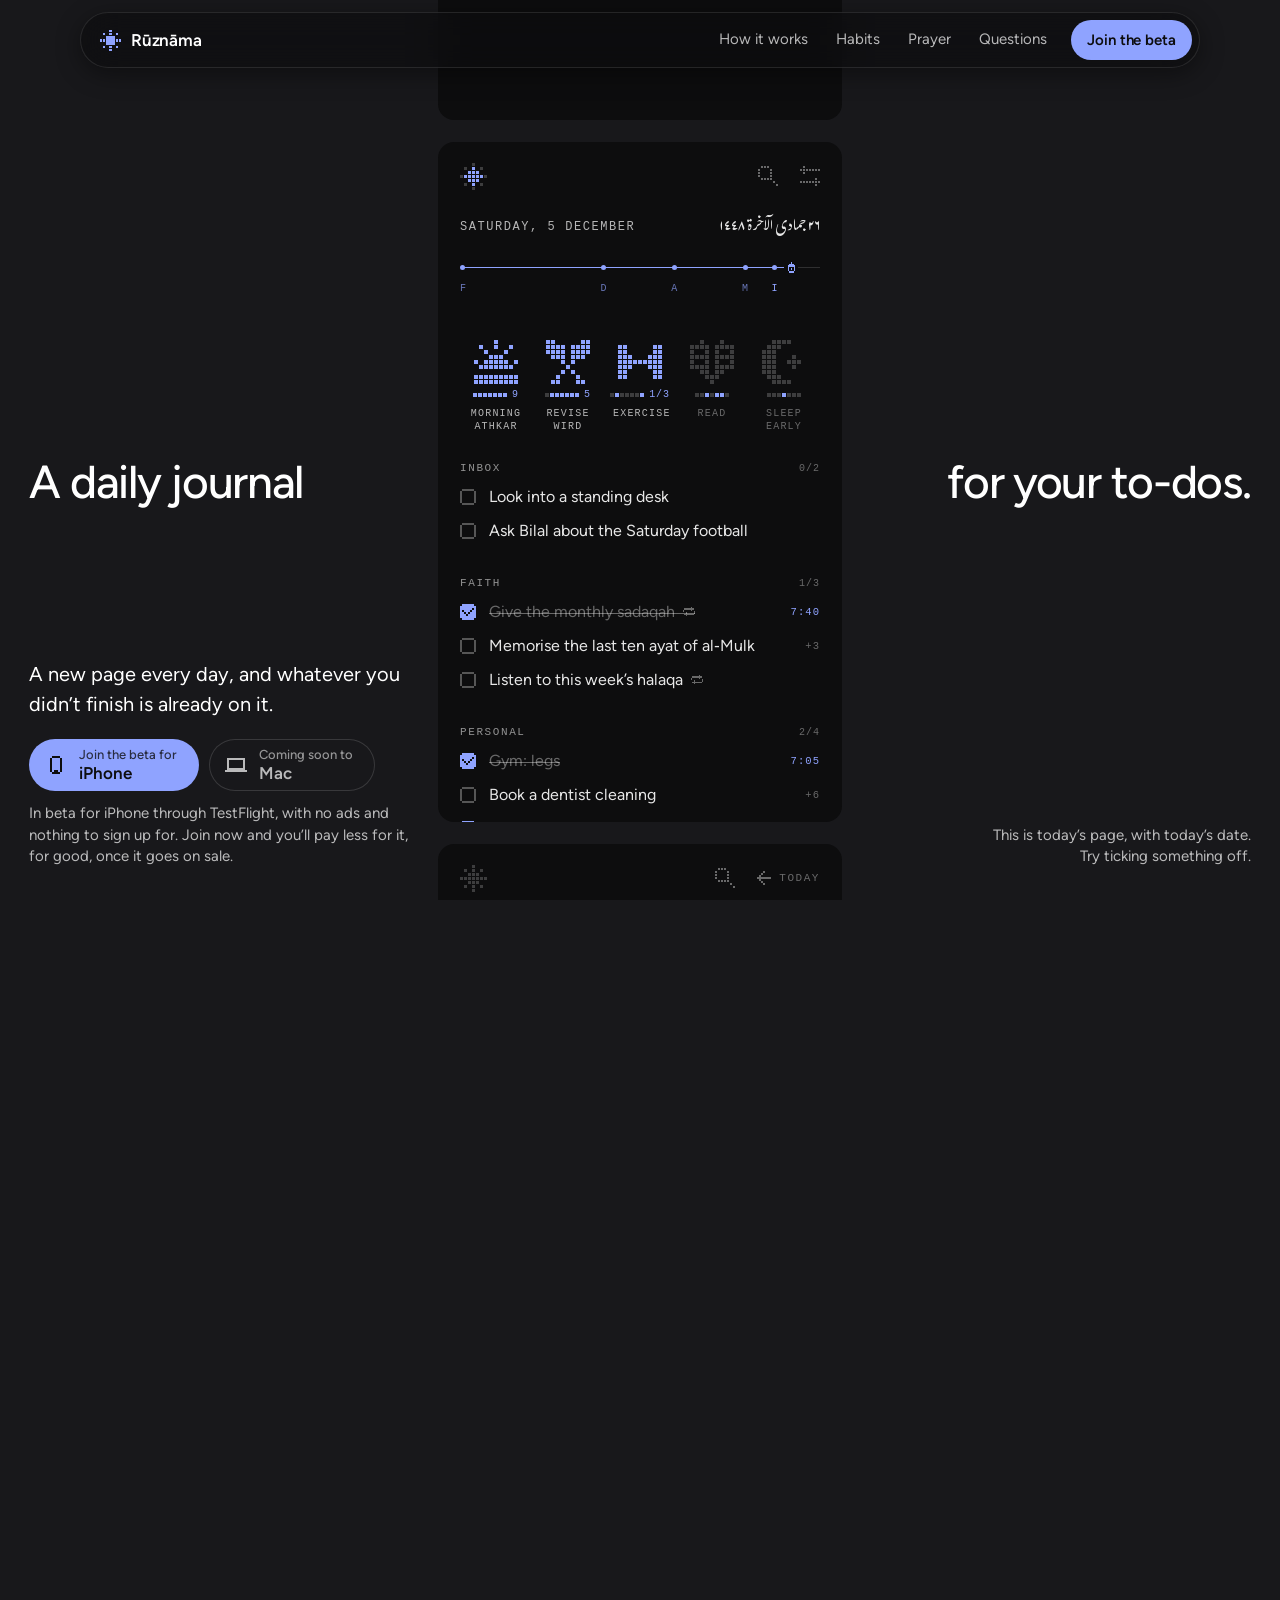
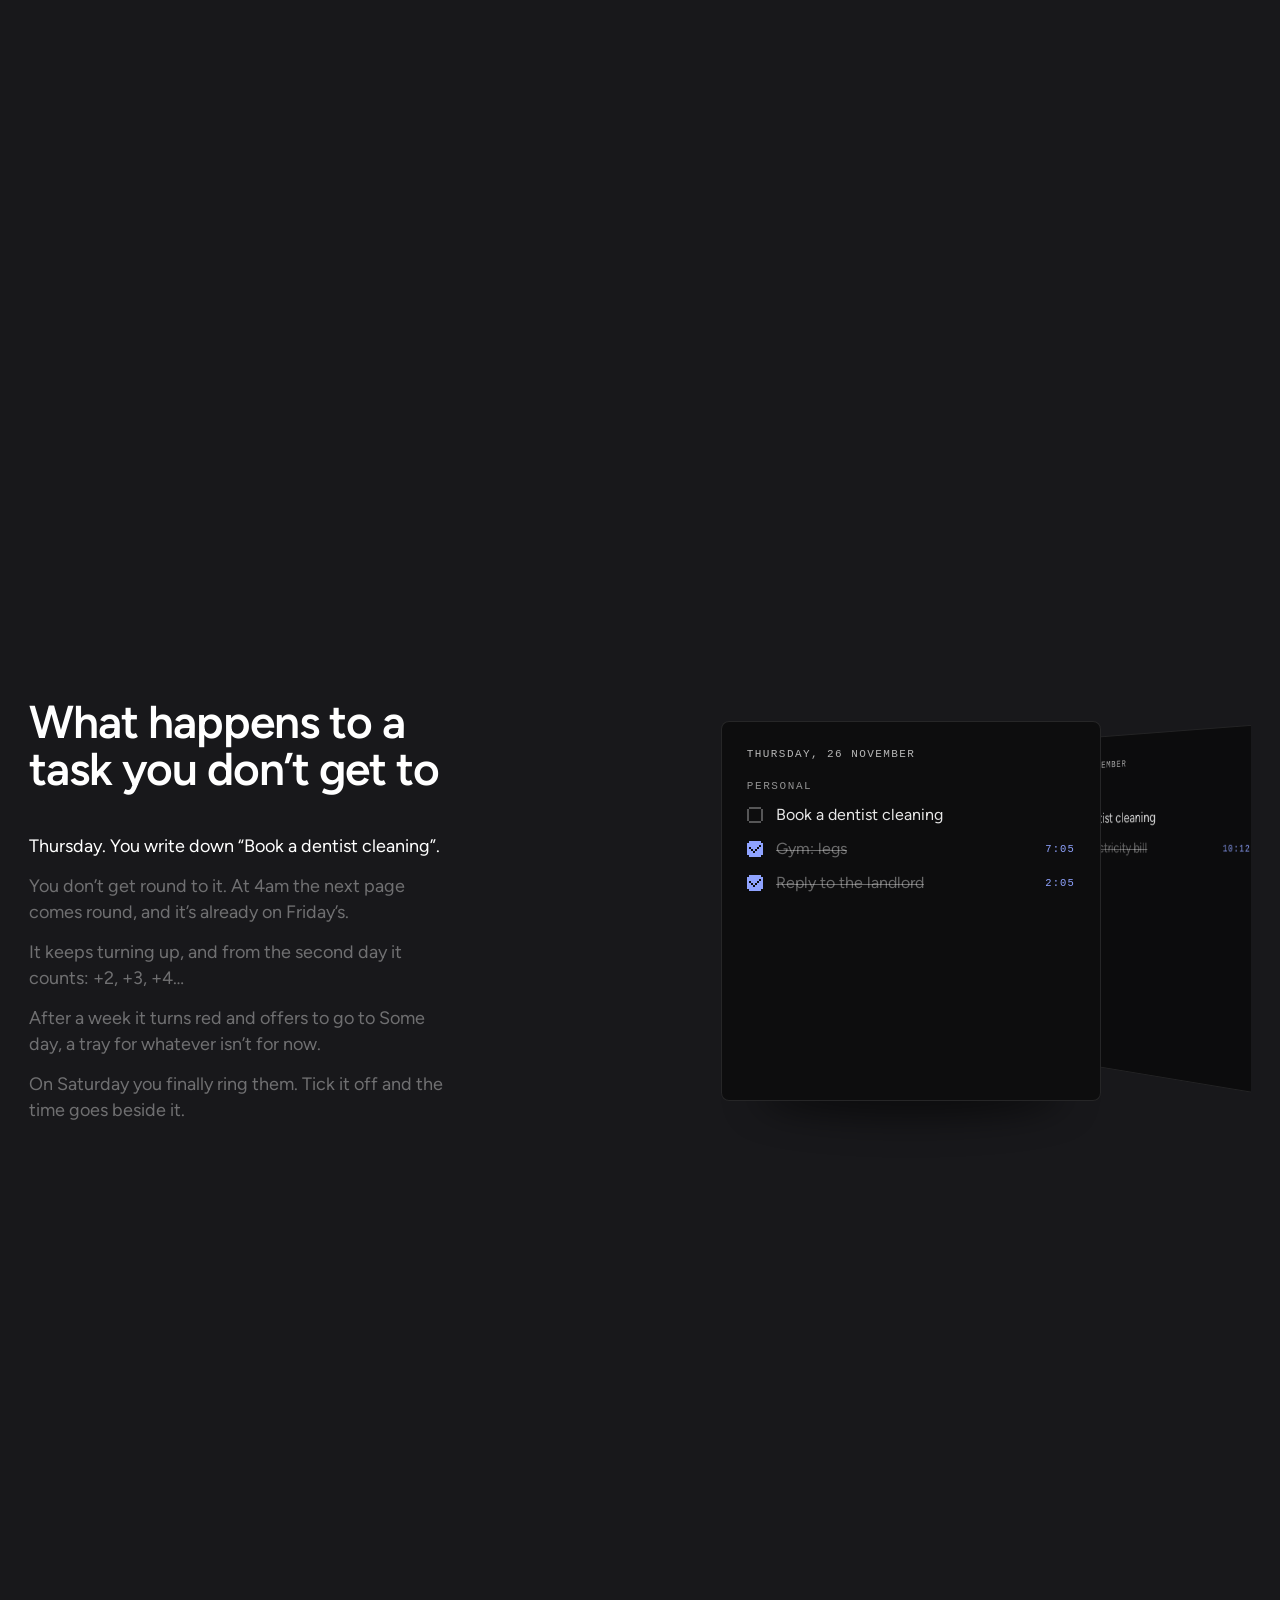
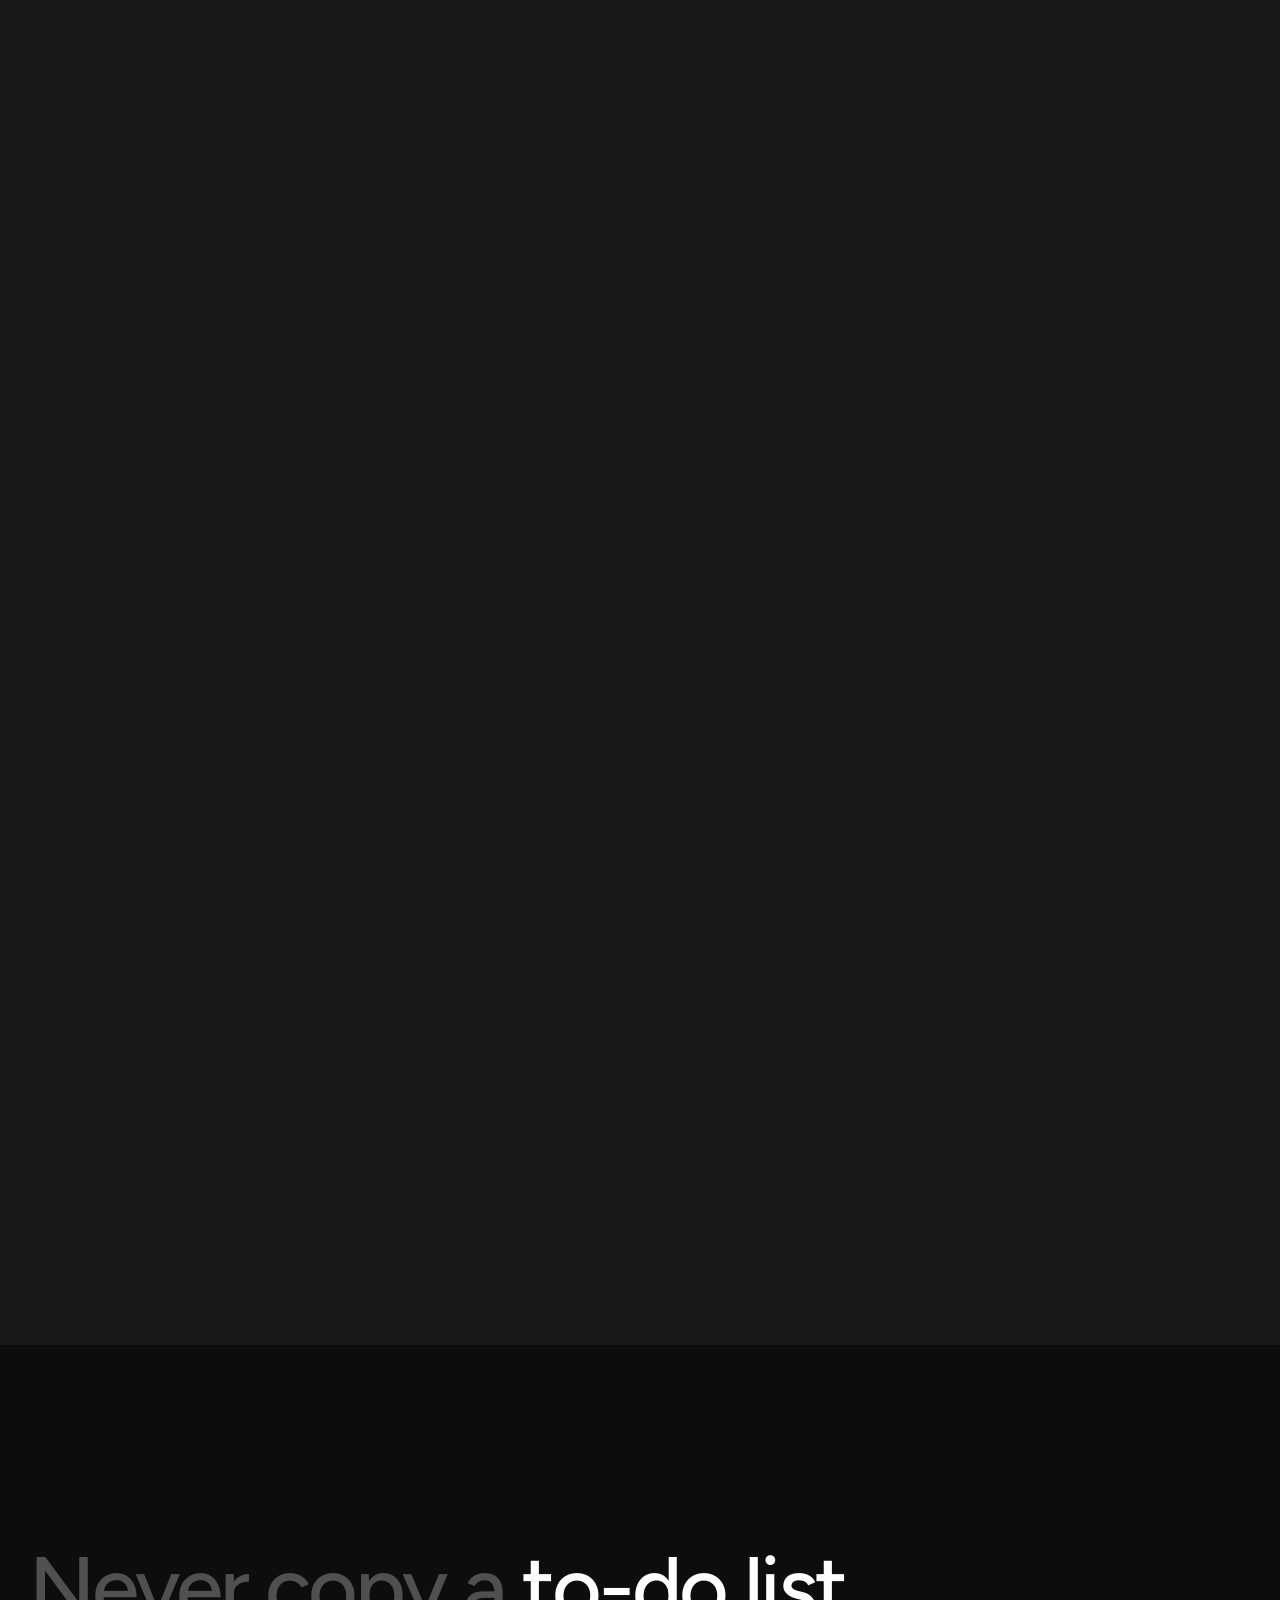
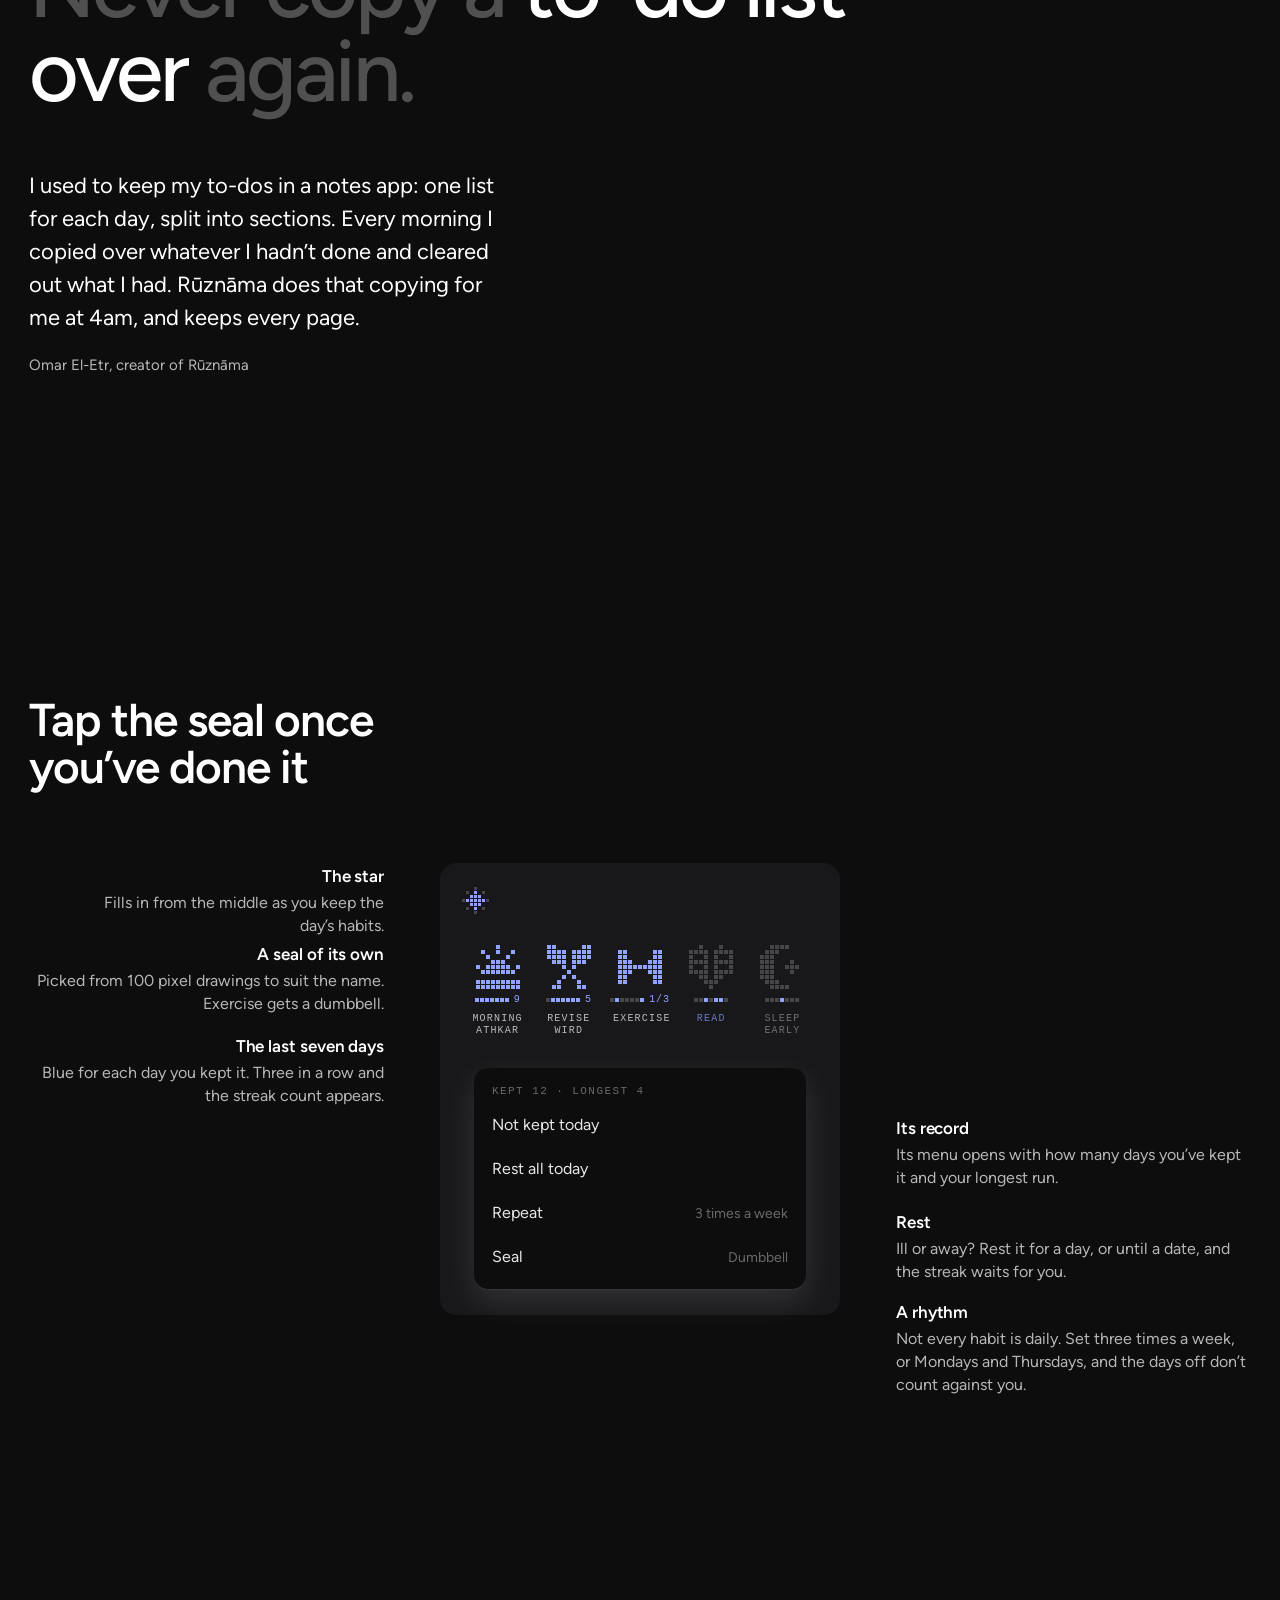
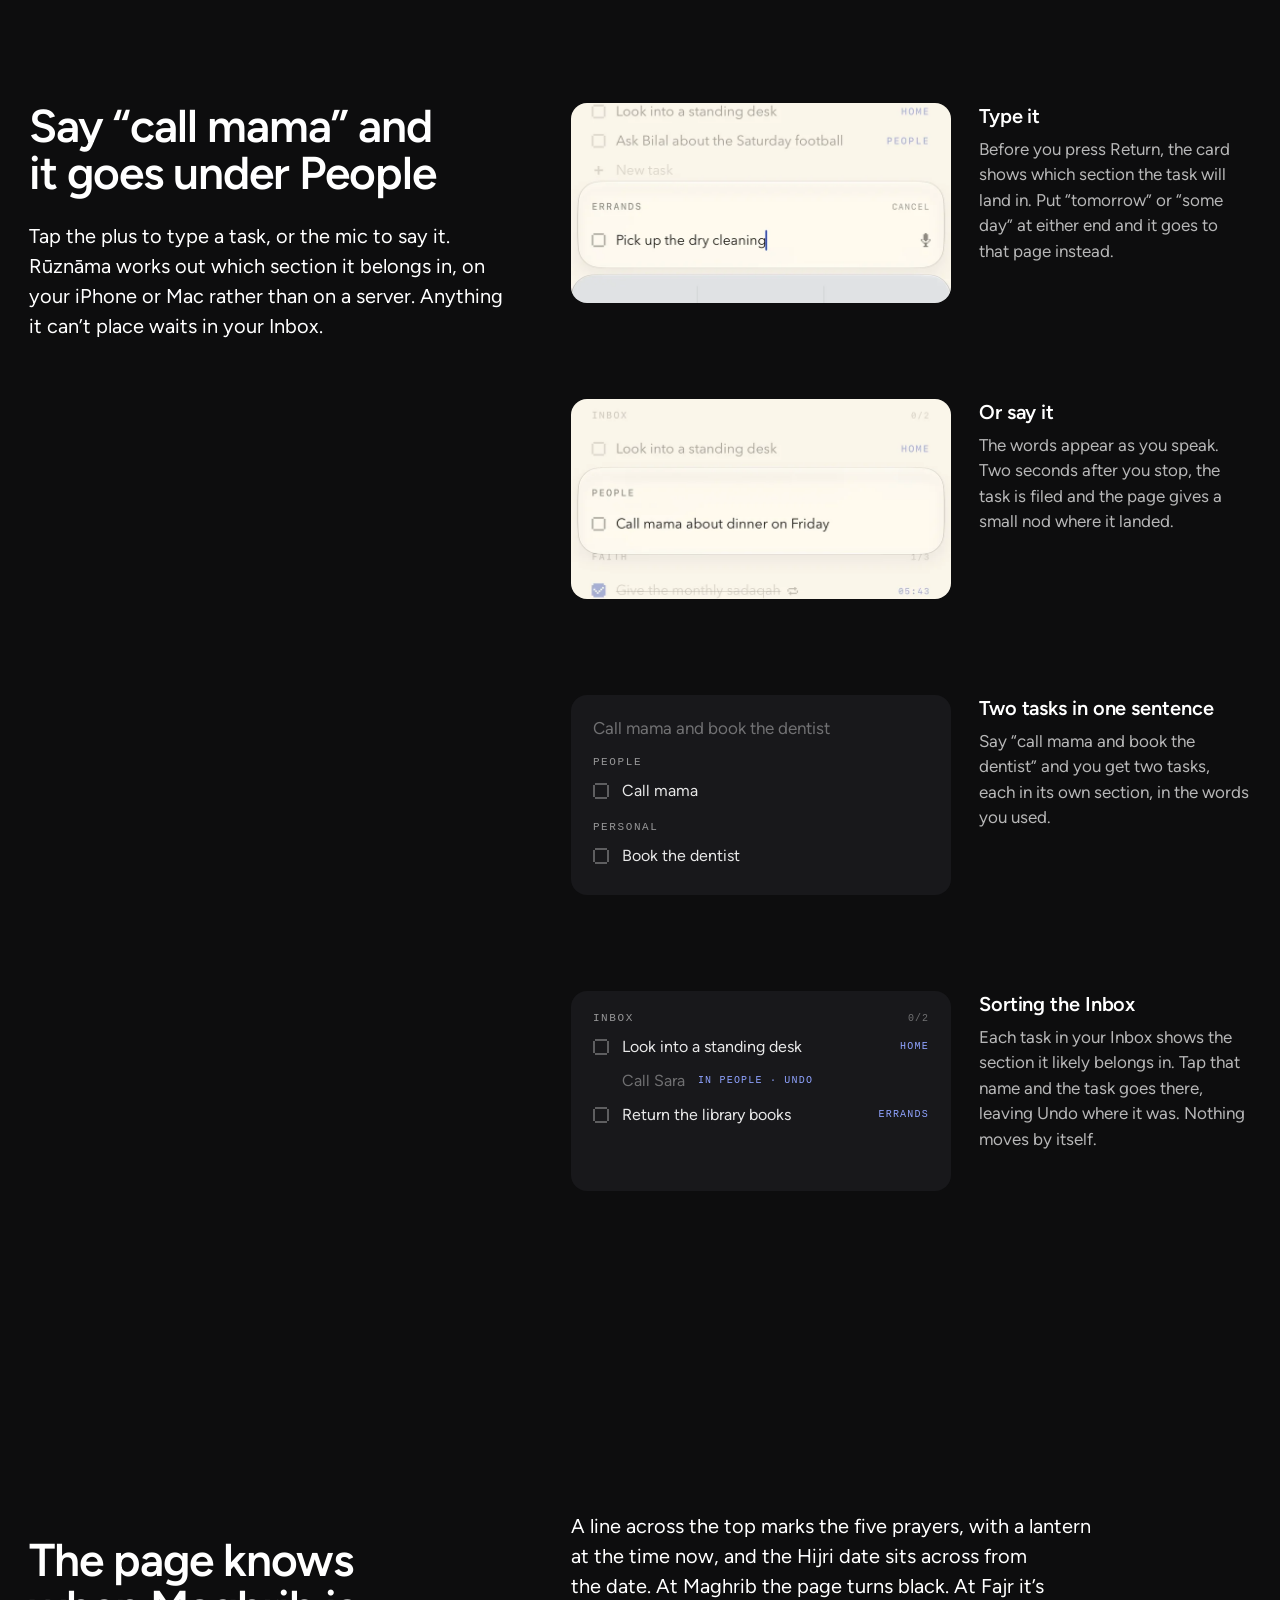
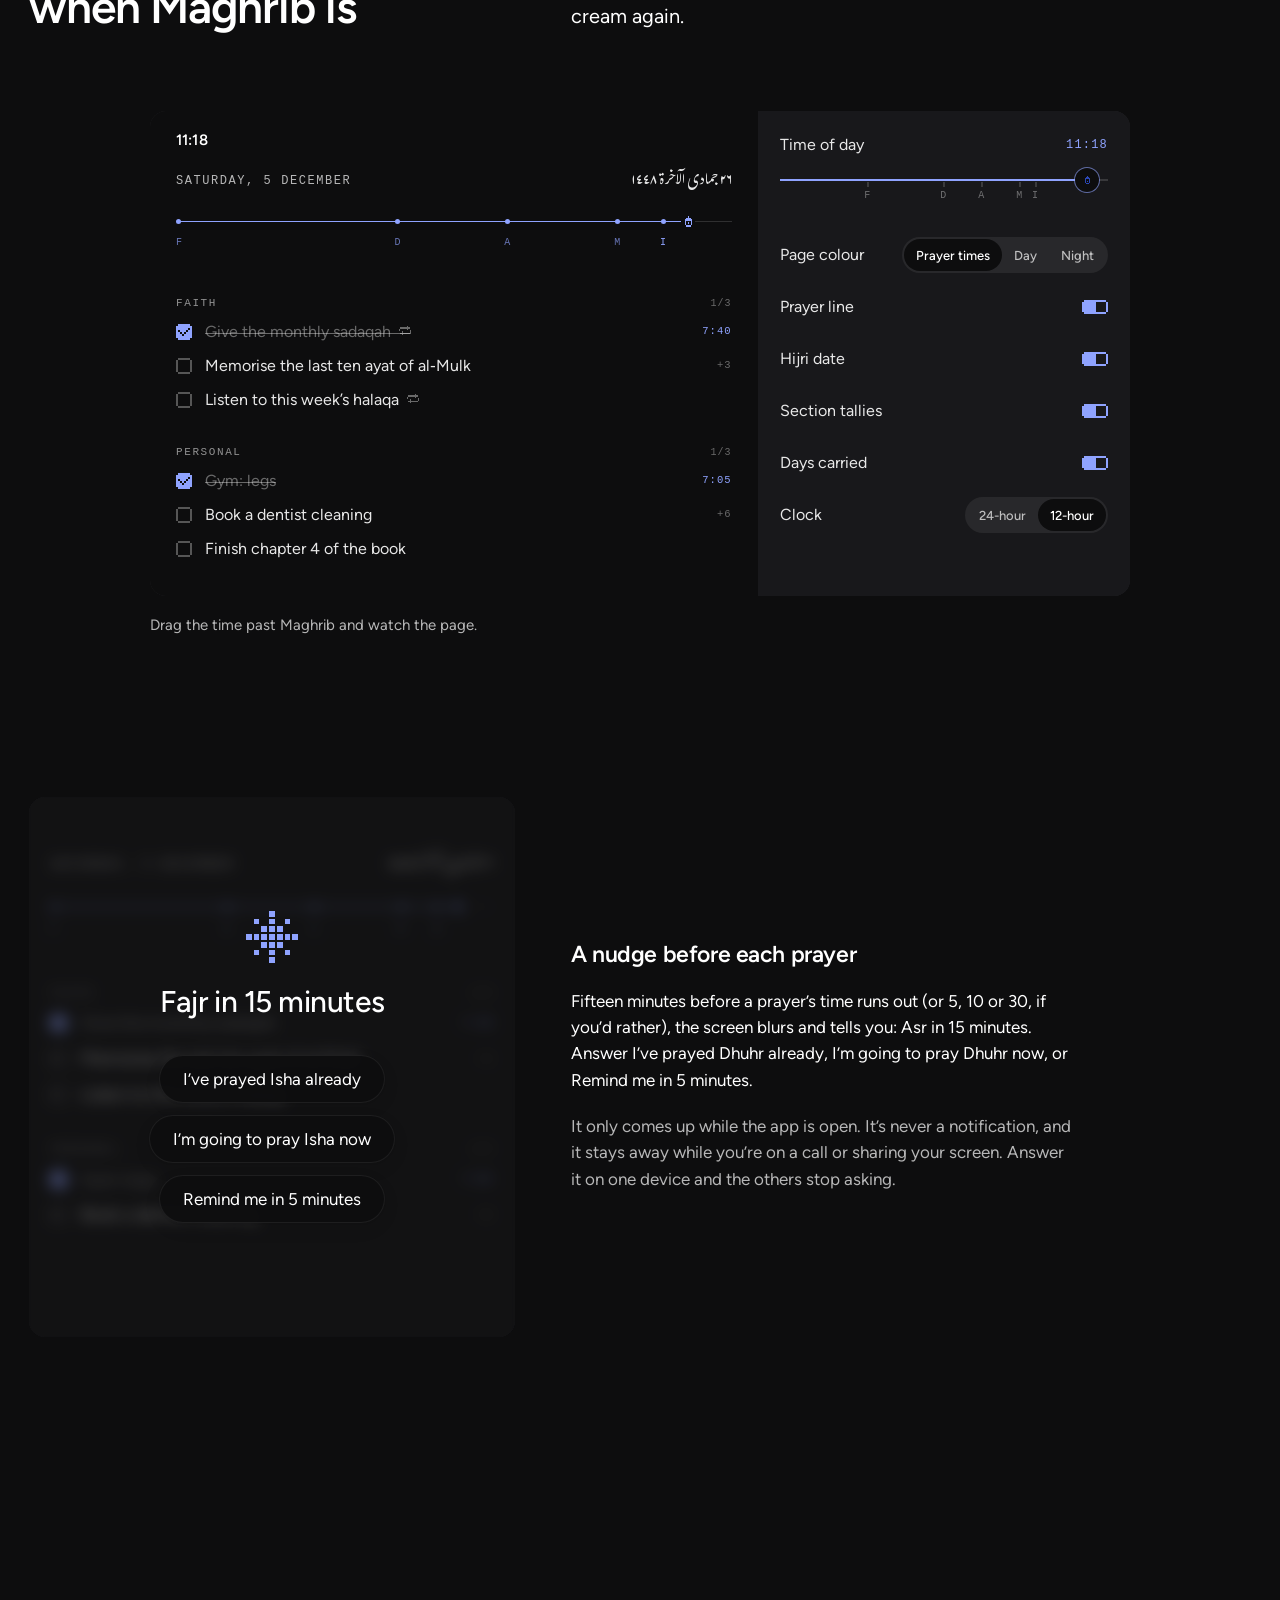
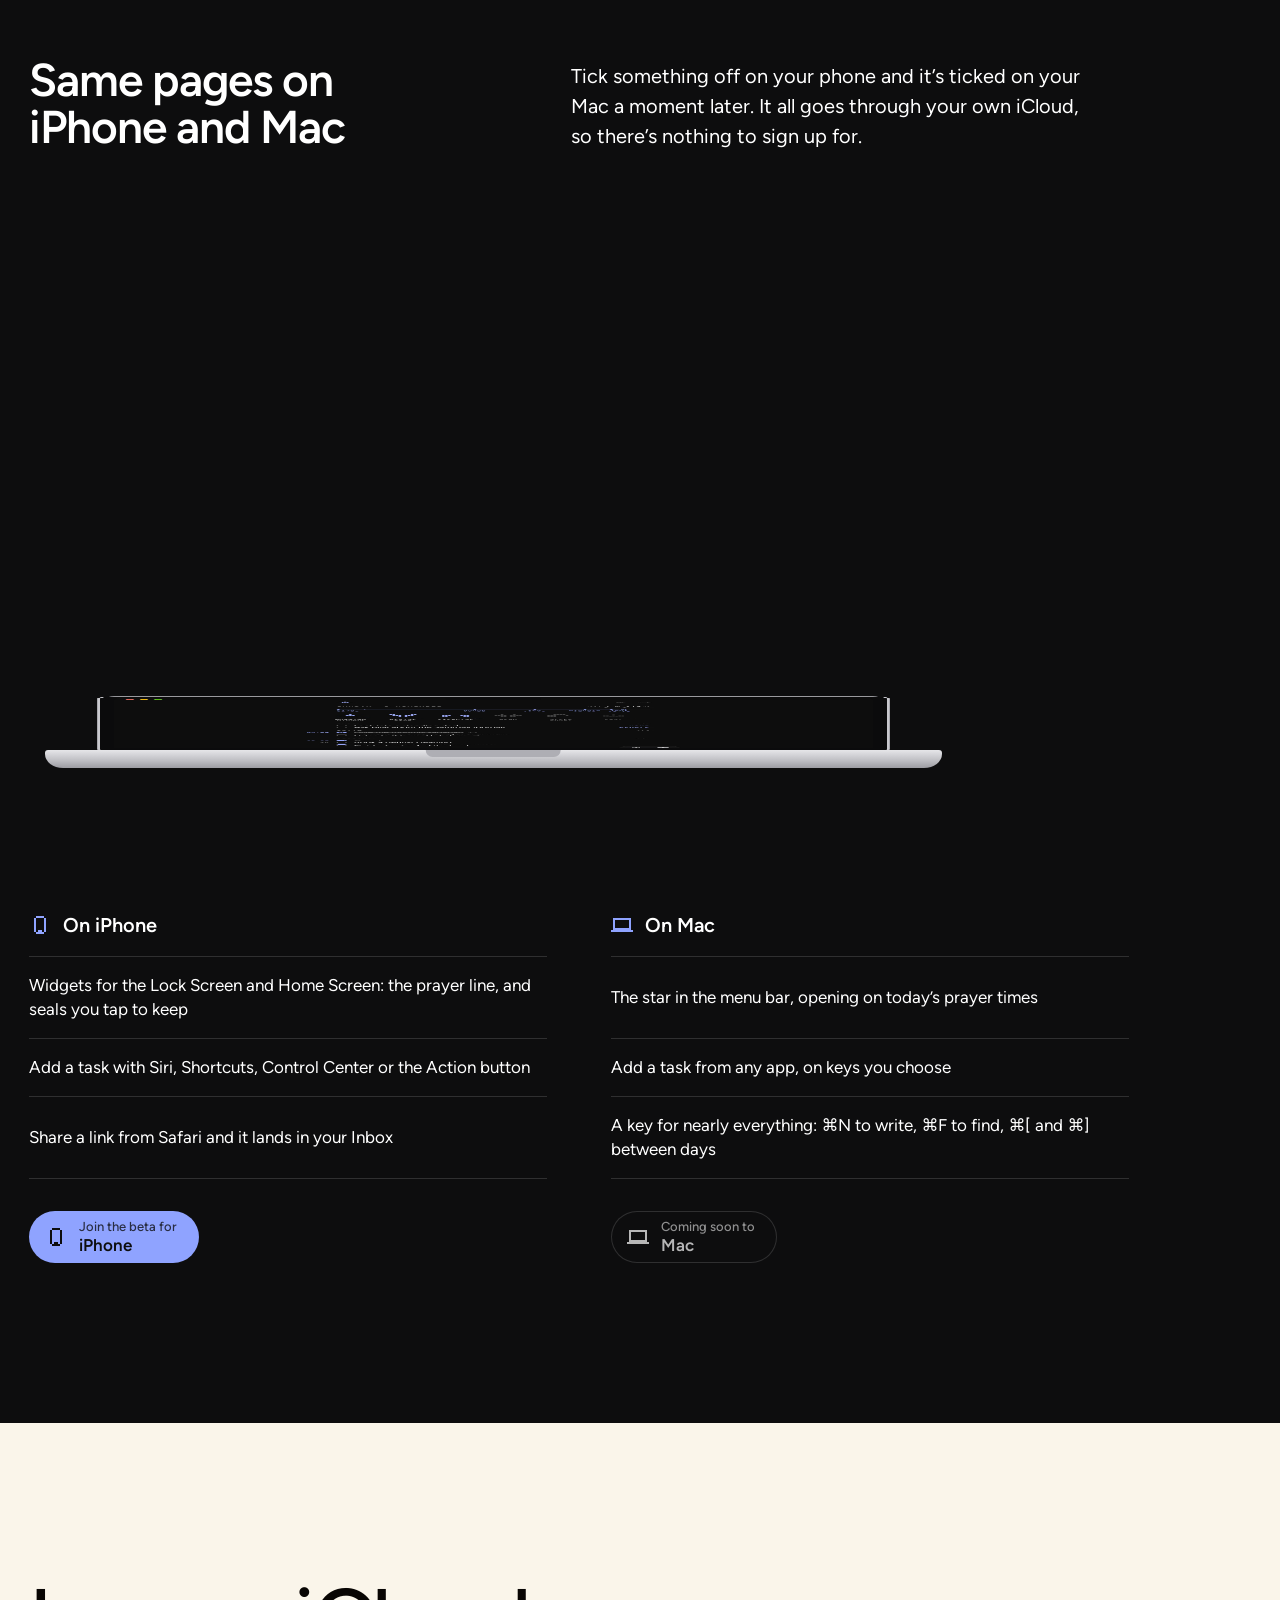
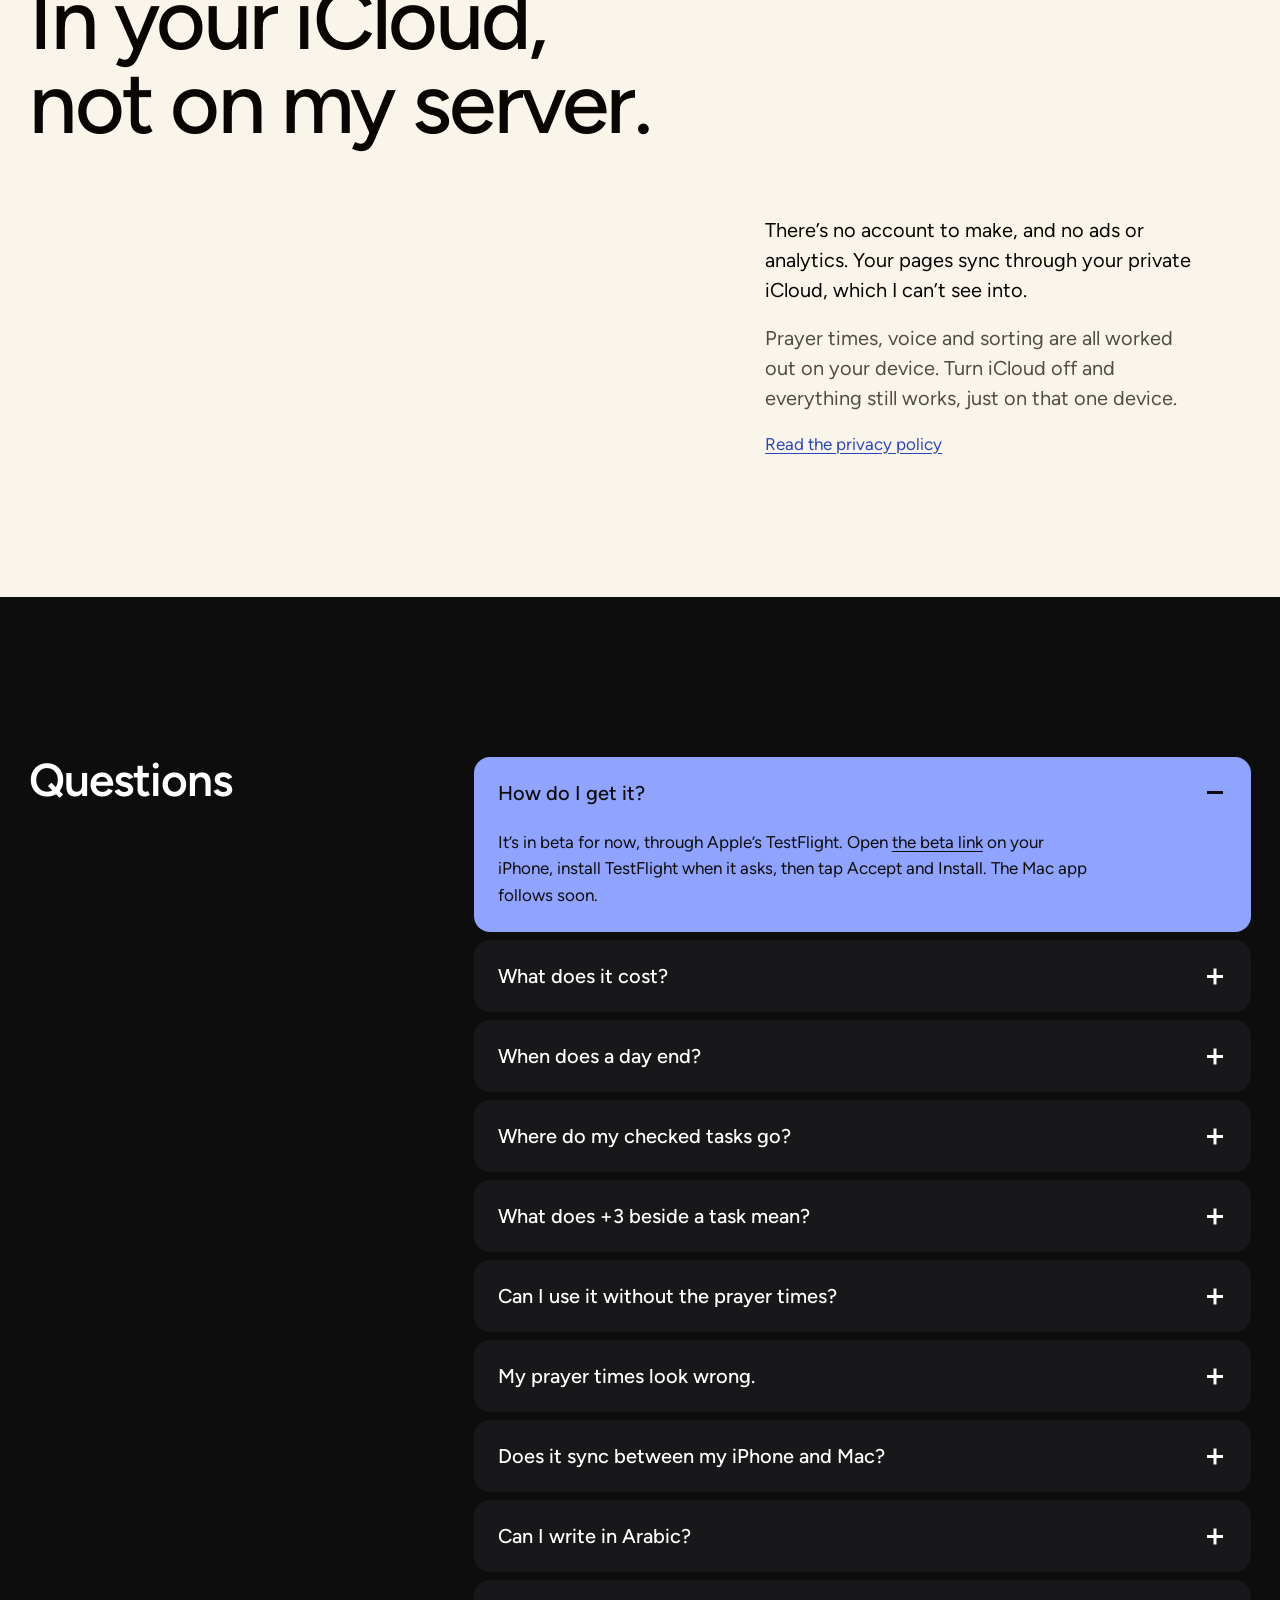
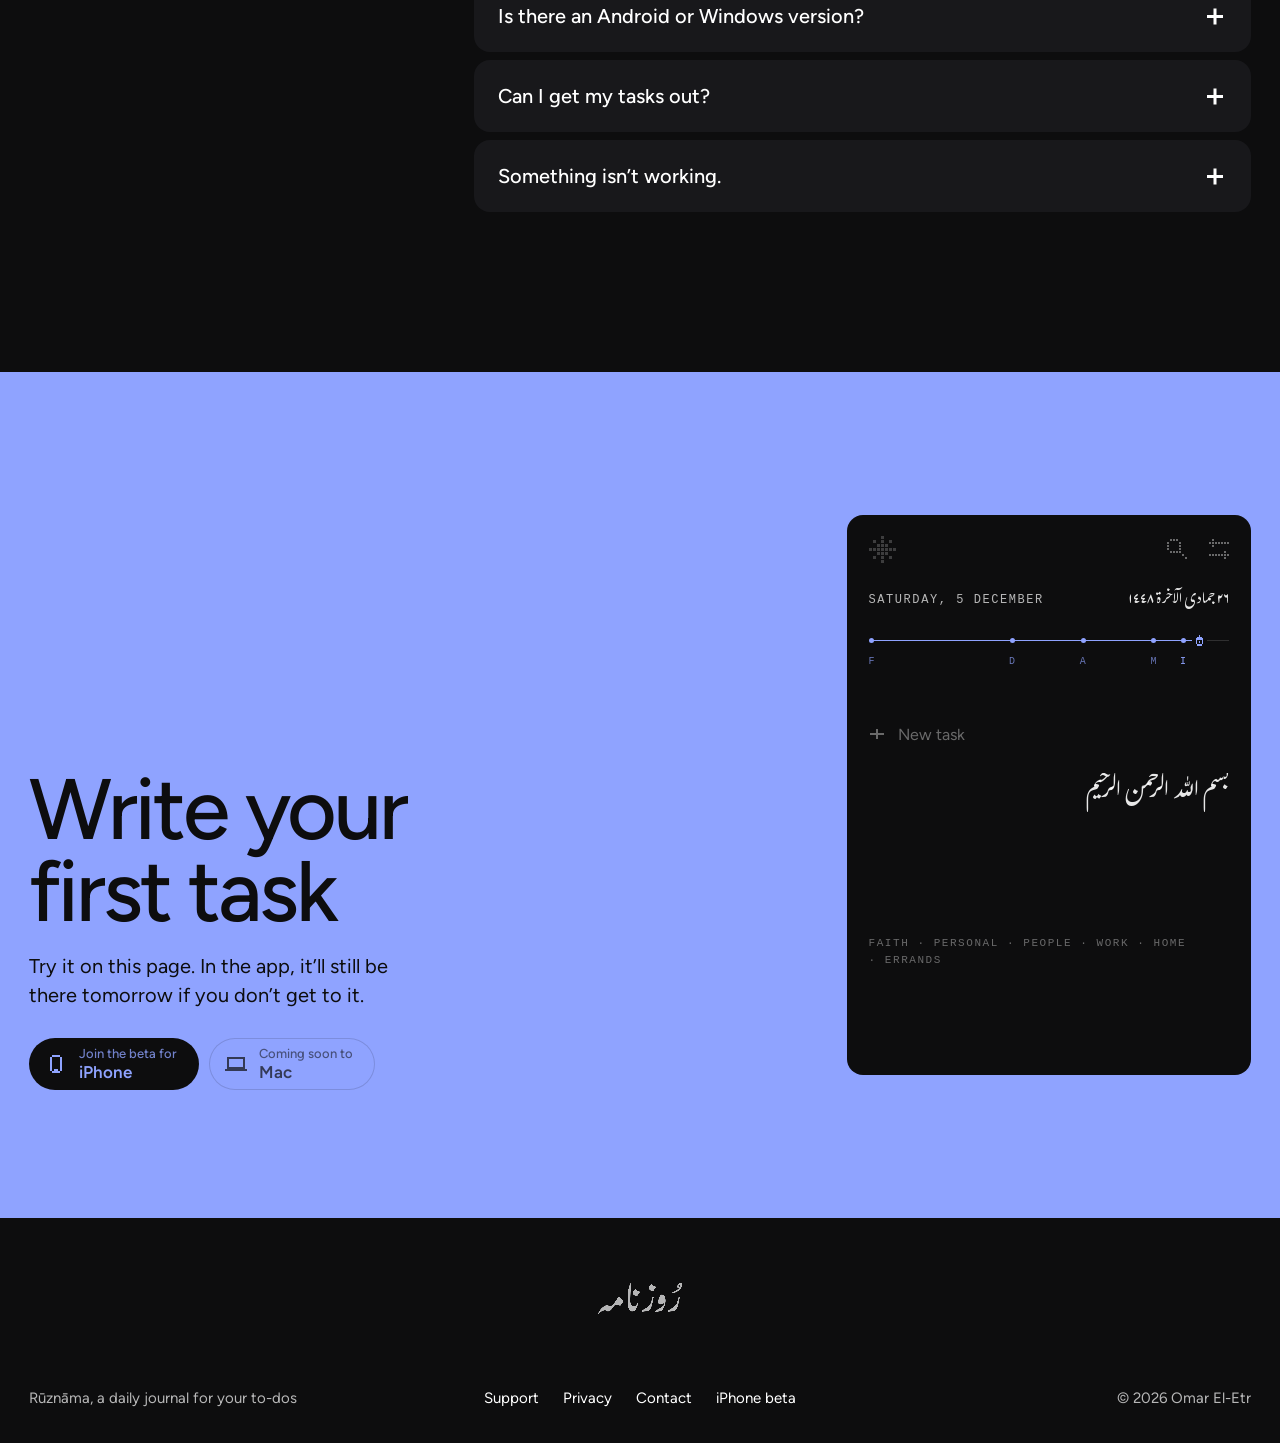
==== commit 26de1f53: "Founding members: free in beta, a lower price for good once it goes on sale Co-Authored-By: Claude O" ====
--- a/index.html
+++ b/index.html
@@ -19,14 +19,14 @@
 <link rel="icon" href="favicon.svg" type="image/svg+xml">
 <link rel="apple-touch-icon" href="media/apple-touch-icon.png">
 <link rel="preload" href="fonts/gulzar-subset.woff2" as="font" type="font/woff2" crossorigin>
-<link rel="stylesheet" href="css/app.css?v=mw8aqj5k">
-<link rel="stylesheet" href="css/page.css?v=mw8aqj5k">
-<script src="sky.js?v=mw8aqj5k"></script>
+<link rel="stylesheet" href="css/app.css?v=mw8bg9jw">
+<link rel="stylesheet" href="css/page.css?v=mw8bg9jw">
+<script src="sky.js?v=mw8bg9jw"></script>
 <script src="vendor/gsap.min.js" defer></script>
 <script src="vendor/ScrollTrigger.min.js" defer></script>
 <script src="vendor/lenis.min.js" defer></script>
-<script src="js/page.js?v=mw8aqj5k" defer></script>
-<script src="js/motion.js?v=mw8aqj5k" defer></script>
+<script src="js/page.js?v=mw8bg9jw" defer></script>
+<script src="js/motion.js?v=mw8bg9jw" defer></script>
 <script type="application/ld+json">
 {"@context":"https://schema.org","@type":"SoftwareApplication","name":"Rūznāma","alternateName":"Ruznama","operatingSystem":"iOS, macOS","applicationCategory":"ProductivityApplication","description":"A daily journal for your to-dos. You get a new page every day, and anything you didn't finish moves onto it at 4am.","url":"https://ruznama.app/","installUrl":"https://testflight.apple.com/join/cyVZVRZA","author":{"@type":"Person","name":"Omar El-Etr"}}
 </script>
@@ -142,7 +142,7 @@
       <p class="hero-sub">A new page every day, and whatever you didn’t finish is already on it.</p>
       <div class="hero-act">
         <div class="stores"><a class="store store-phone" href="https://testflight.apple.com/join/cyVZVRZA" aria-label="Join the iPhone beta on TestFlight"><svg class="px phone" viewBox="0 0 6 9" aria-hidden="true" focusable="false"><rect x="1" y="0" width="1" height="1"/><rect x="2" y="0" width="1" height="1"/><rect x="3" y="0" width="1" height="1"/><rect x="4" y="0" width="1" height="1"/><rect x="0" y="1" width="1" height="1"/><rect x="5" y="1" width="1" height="1"/><rect x="0" y="2" width="1" height="1"/><rect x="5" y="2" width="1" height="1"/><rect x="0" y="3" width="1" height="1"/><rect x="5" y="3" width="1" height="1"/><rect x="0" y="4" width="1" height="1"/><rect x="5" y="4" width="1" height="1"/><rect x="0" y="5" width="1" height="1"/><rect x="5" y="5" width="1" height="1"/><rect x="0" y="6" width="1" height="1"/><rect x="5" y="6" width="1" height="1"/><rect x="0" y="7" width="1" height="1"/><rect x="2" y="7" width="1" height="1"/><rect x="3" y="7" width="1" height="1"/><rect x="5" y="7" width="1" height="1"/><rect x="1" y="8" width="1" height="1"/><rect x="2" y="8" width="1" height="1"/><rect x="3" y="8" width="1" height="1"/><rect x="4" y="8" width="1" height="1"/></svg><span class="store-t"><small>Join the beta for</small>iPhone</span></a><span class="store store-mac is-soon"><svg class="px mac" viewBox="0 0 11 7" aria-hidden="true" focusable="false"><rect x="1" y="0" width="1" height="1"/><rect x="2" y="0" width="1" height="1"/><rect x="3" y="0" width="1" height="1"/><rect x="4" y="0" width="1" height="1"/><rect x="5" y="0" width="1" height="1"/><rect x="6" y="0" width="1" height="1"/><rect x="7" y="0" width="1" height="1"/><rect x="8" y="0" width="1" height="1"/><rect x="9" y="0" width="1" height="1"/><rect x="1" y="1" width="1" height="1"/><rect x="9" y="1" width="1" height="1"/><rect x="1" y="2" width="1" height="1"/><rect x="9" y="2" width="1" height="1"/><rect x="1" y="3" width="1" height="1"/><rect x="9" y="3" width="1" height="1"/><rect x="1" y="4" width="1" height="1"/><rect x="9" y="4" width="1" height="1"/><rect x="1" y="5" width="1" height="1"/><rect x="2" y="5" width="1" height="1"/><rect x="3" y="5" width="1" height="1"/><rect x="4" y="5" width="1" height="1"/><rect x="5" y="5" width="1" height="1"/><rect x="6" y="5" width="1" height="1"/><rect x="7" y="5" width="1" height="1"/><rect x="8" y="5" width="1" height="1"/><rect x="9" y="5" width="1" height="1"/><rect x="0" y="6" width="1" height="1"/><rect x="1" y="6" width="1" height="1"/><rect x="2" y="6" width="1" height="1"/><rect x="3" y="6" width="1" height="1"/><rect x="4" y="6" width="1" height="1"/><rect x="5" y="6" width="1" height="1"/><rect x="6" y="6" width="1" height="1"/><rect x="7" y="6" width="1" height="1"/><rect x="8" y="6" width="1" height="1"/><rect x="9" y="6" width="1" height="1"/><rect x="10" y="6" width="1" height="1"/></svg><span class="store-t"><small>Coming soon to</small>Mac</span></span></div>
-        <span class="hero-for">In beta for iPhone through TestFlight, with no ads and nothing to sign up for. The Mac app follows soon.</span>
+        <span class="hero-for">In beta for iPhone through TestFlight, with no ads and nothing to sign up for. Join now and you’ll pay less for it, for good, once it goes on sale.</span>
       </div>
     </div>
     <p class="hero-note" data-place>This is today’s page, with today’s date. Try ticking something off.</p>
@@ -384,6 +384,8 @@
   <div class="faq-list">
     <details name="faq" open><summary>How do I get it?</summary>
       <p>It’s in beta for now, through Apple’s TestFlight. Open <a class="link" href="https://testflight.apple.com/join/cyVZVRZA">the beta link</a> on your iPhone, install TestFlight when it asks, then tap Accept and Install. The Mac app follows soon.</p></details>
+    <details name="faq"><summary>What does it cost?</summary>
+      <p>Nothing while it’s in beta. It will probably cost something later, likely as a subscription. Everyone who joins before then is a founding member and gets a lower price for good.</p></details>
     <details name="faq"><summary>When does a day end?</summary>
       <p>At 4am, so anything you tick before then counts for the day before. You can move it anywhere between midnight and 6am in Settings ▸ Day.</p></details>
     <details name="faq"><summary>Where do my checked tasks go?</summary>
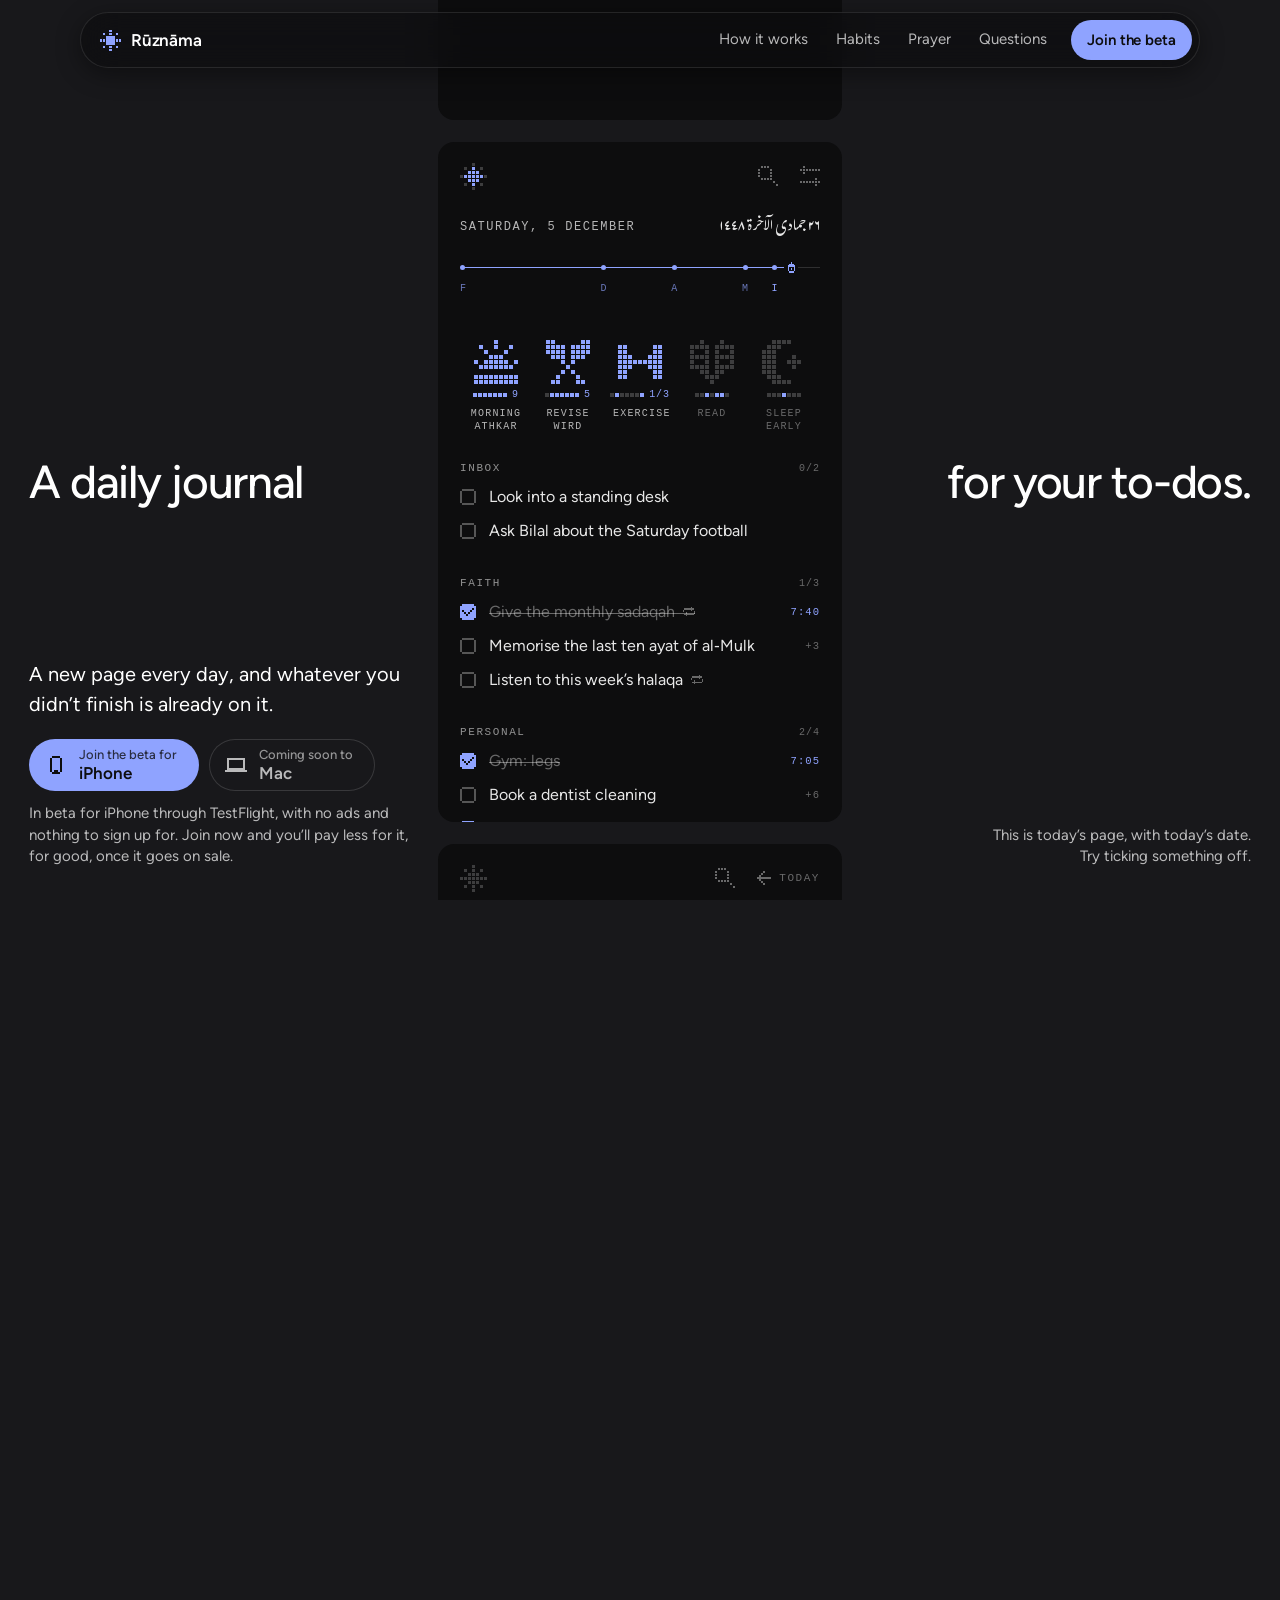
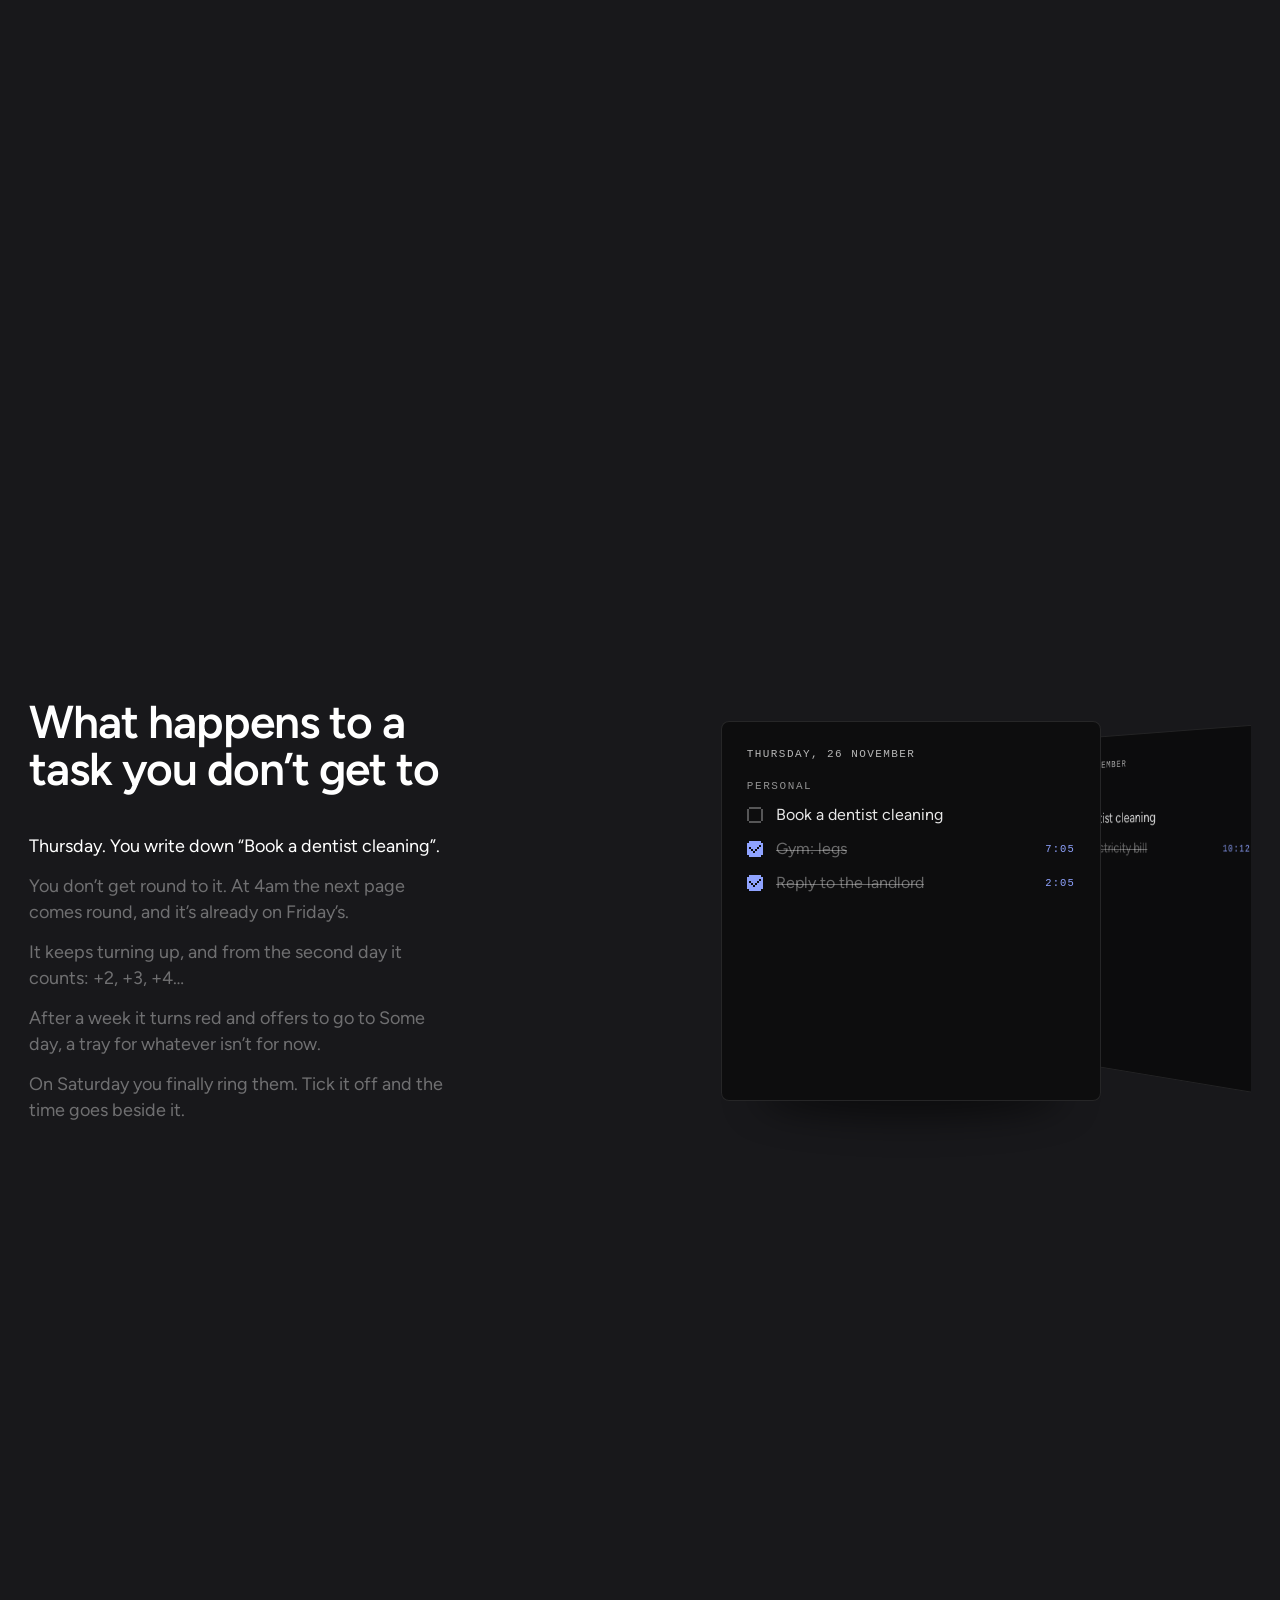
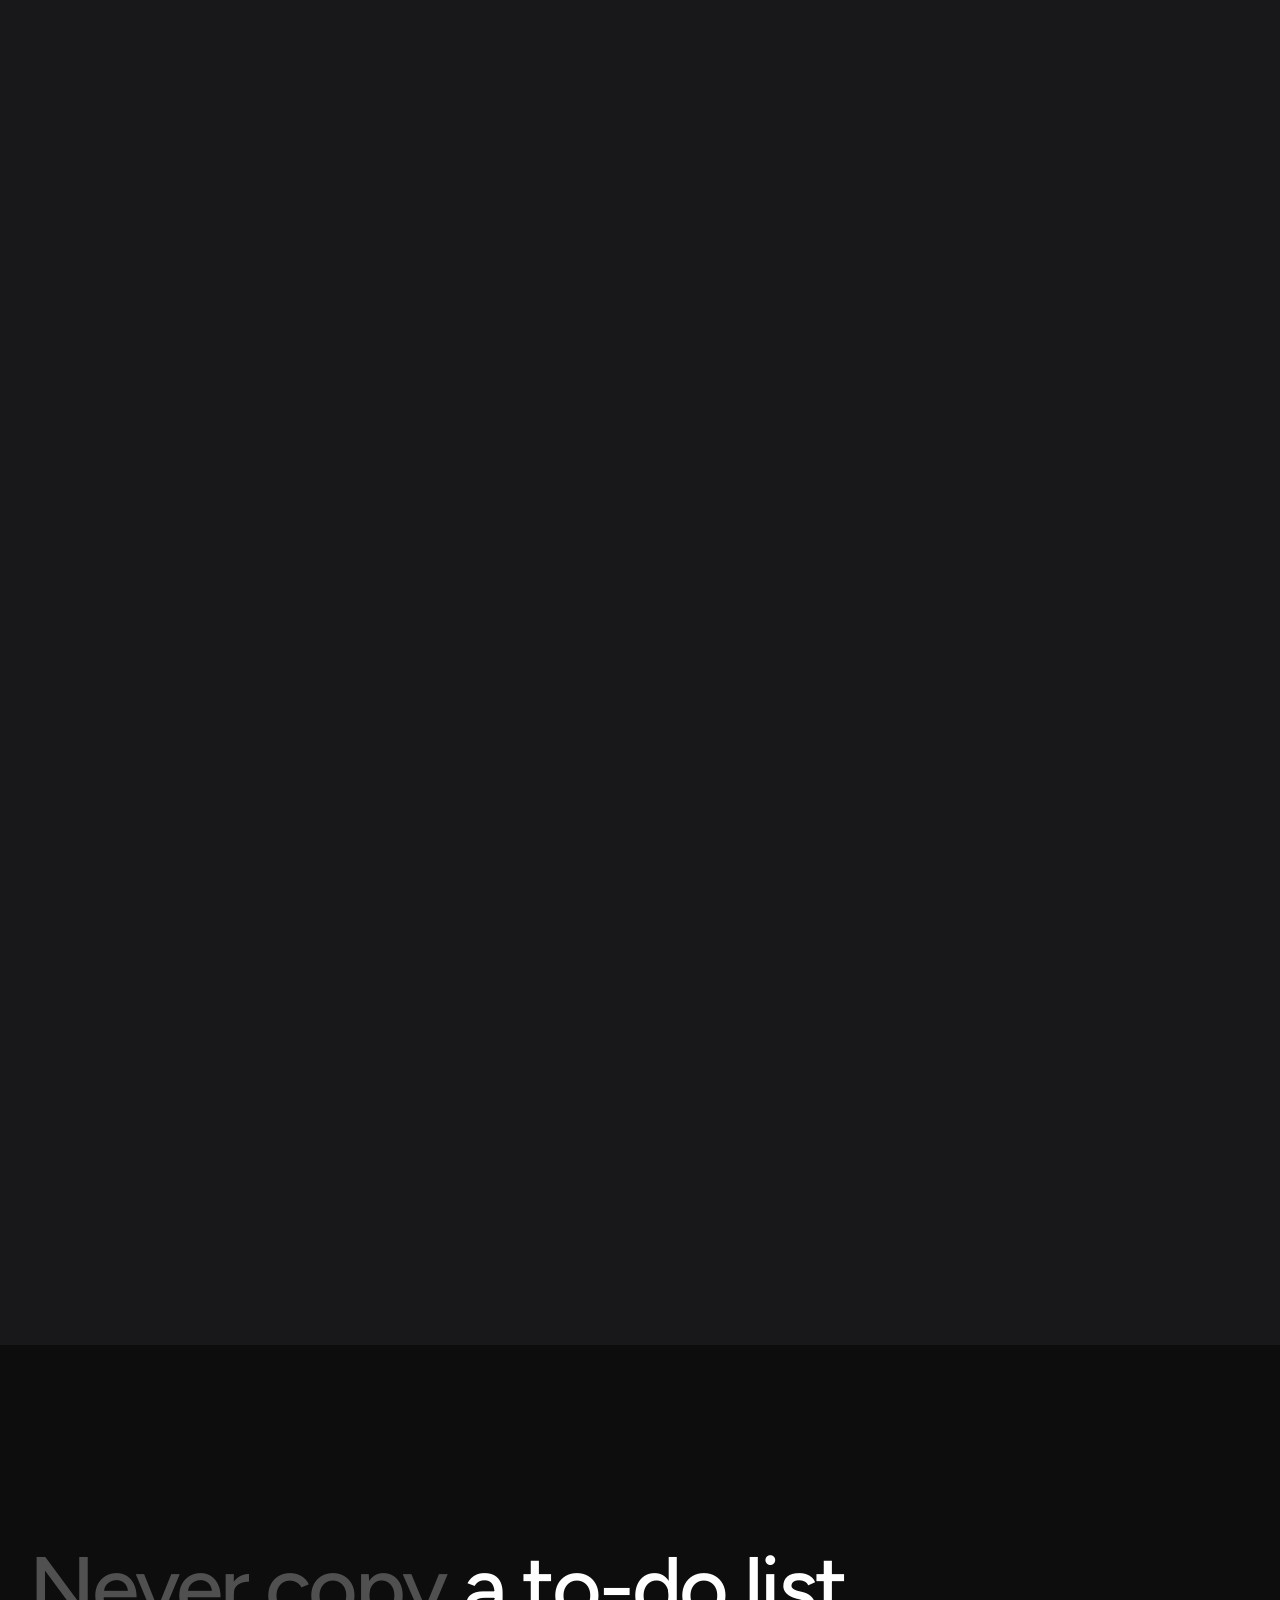
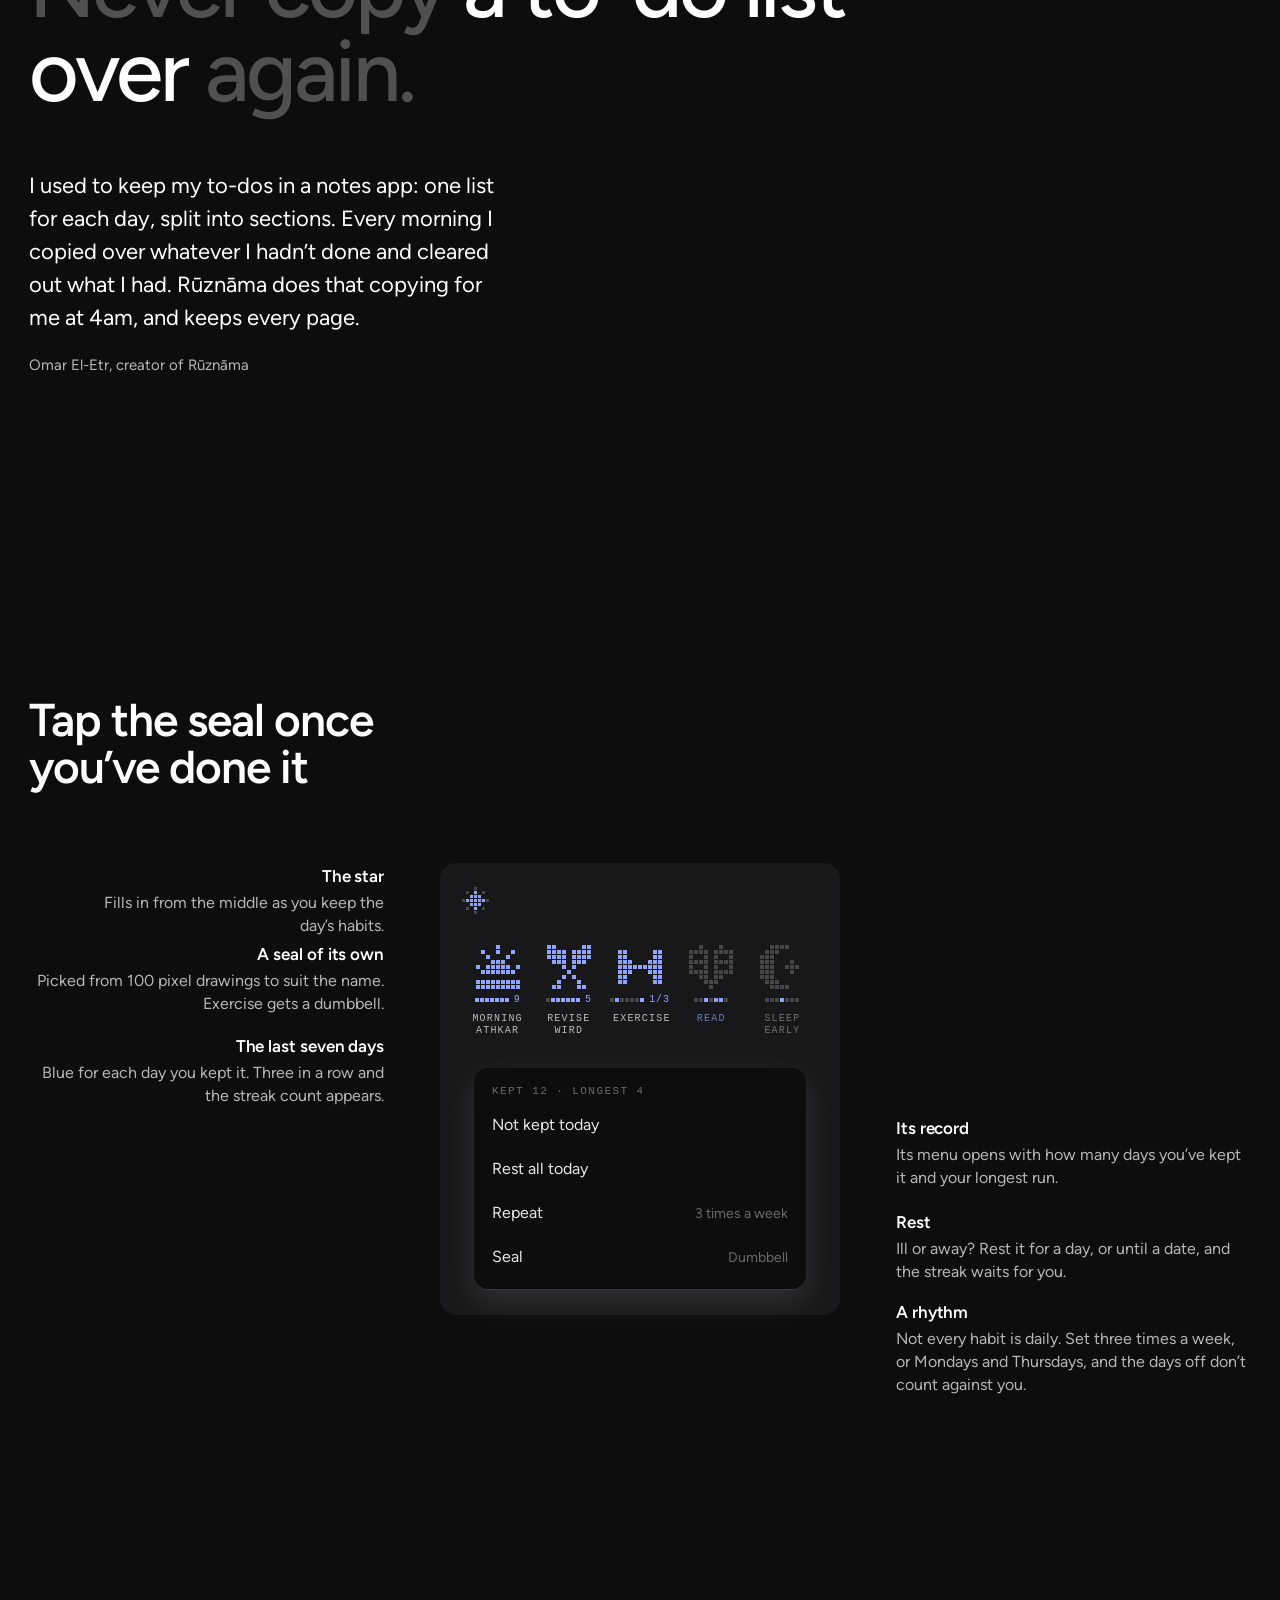
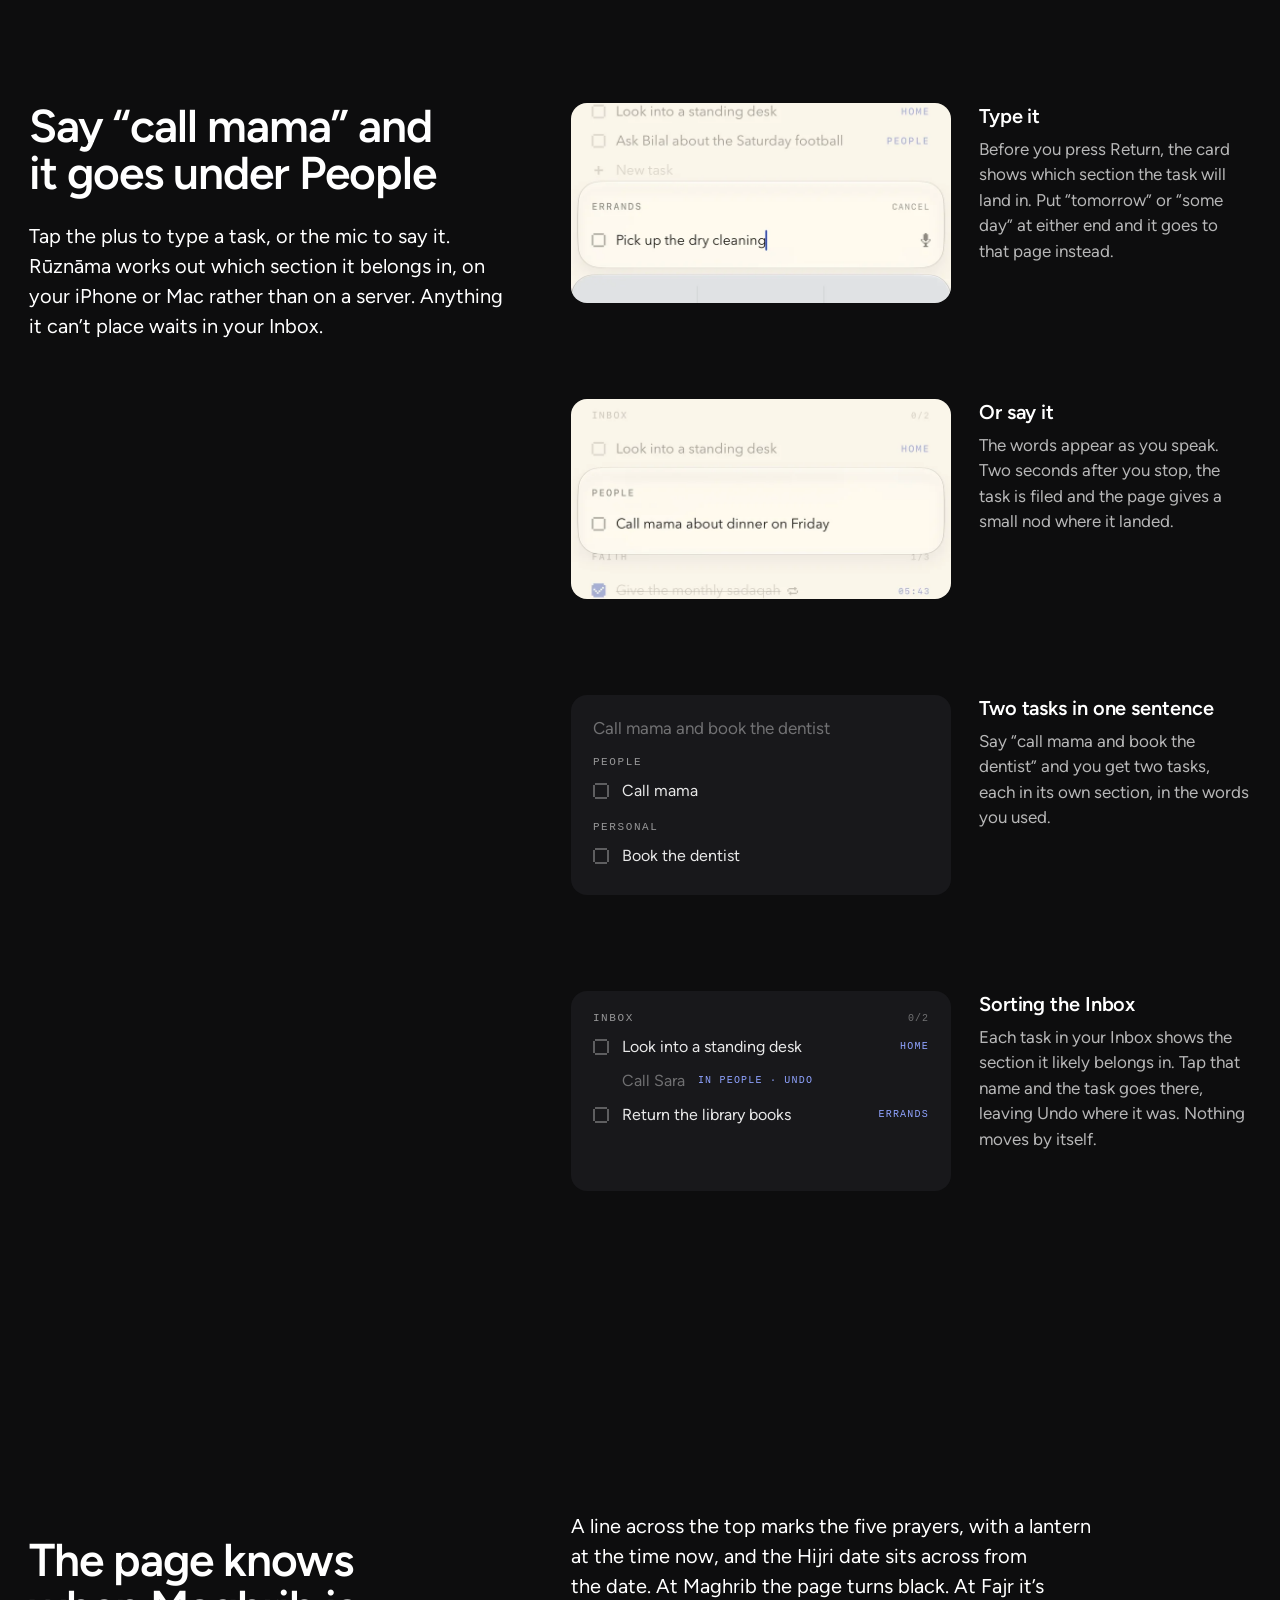
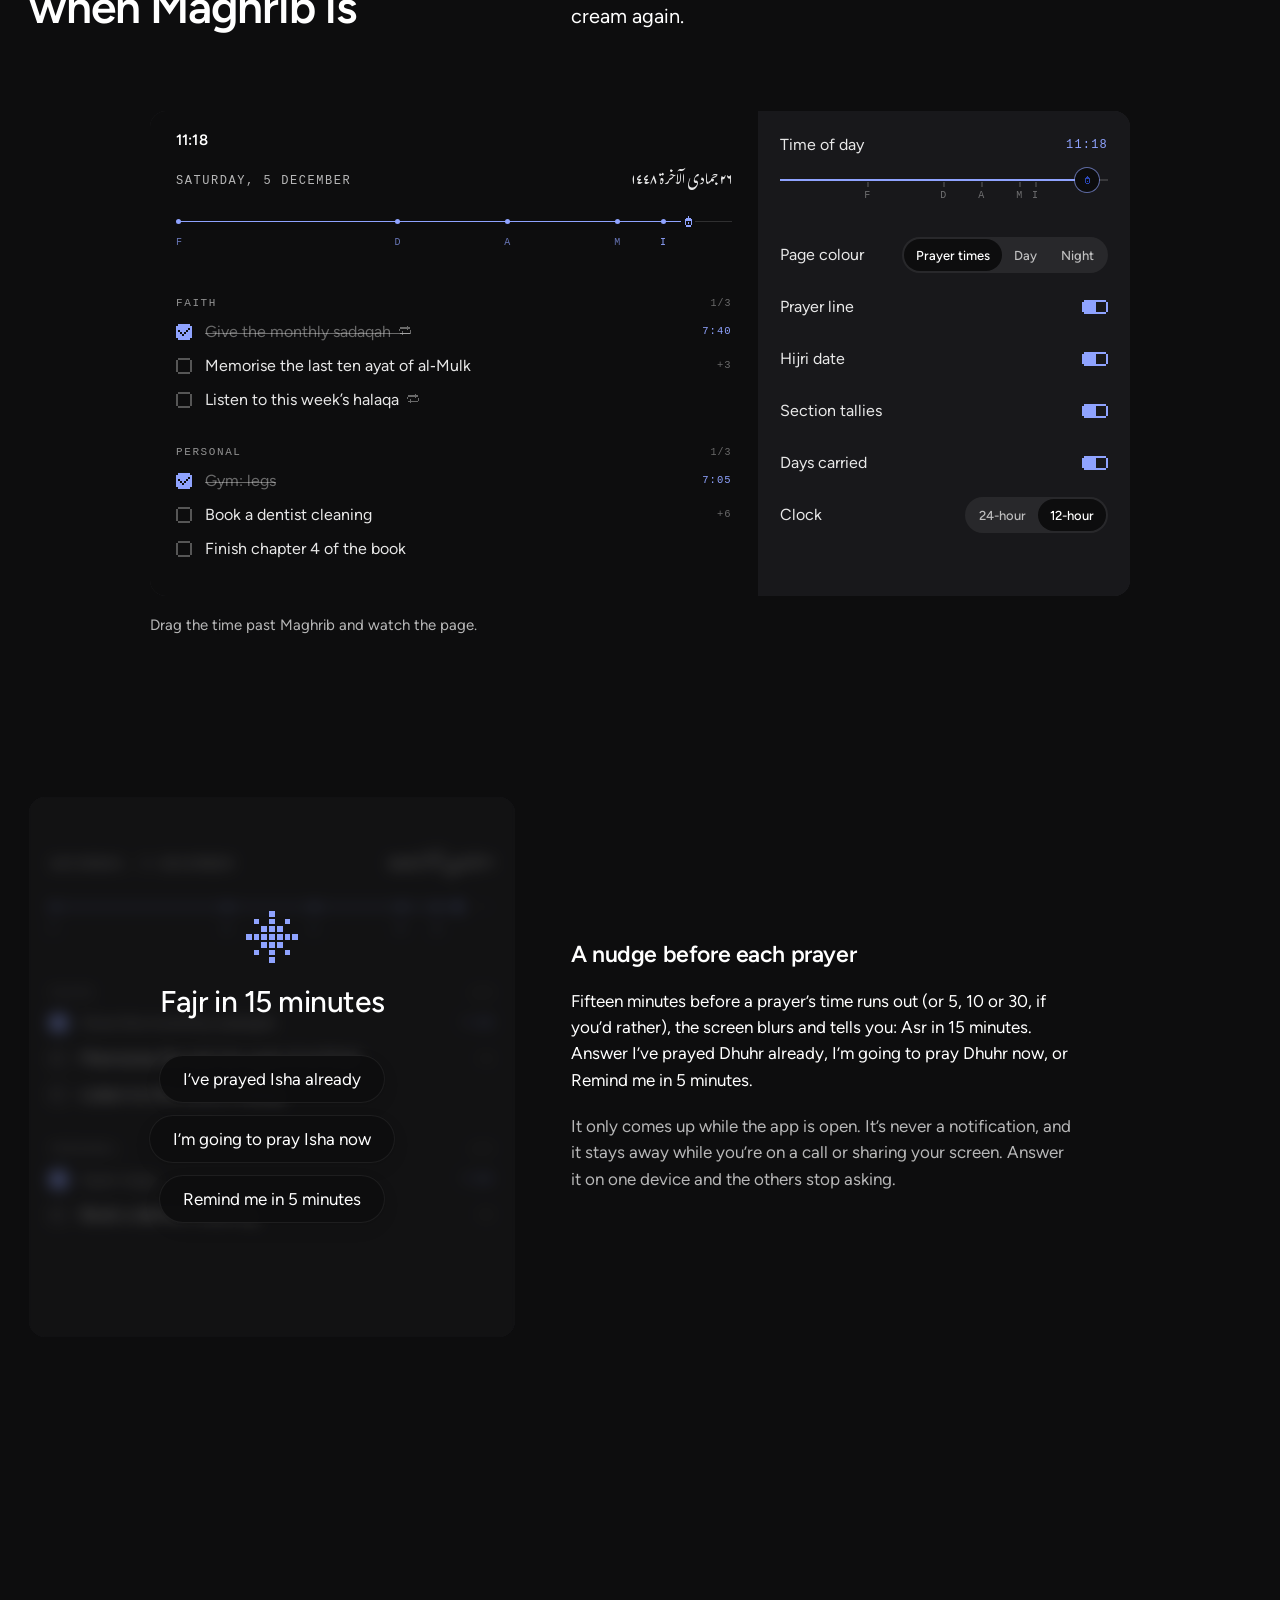
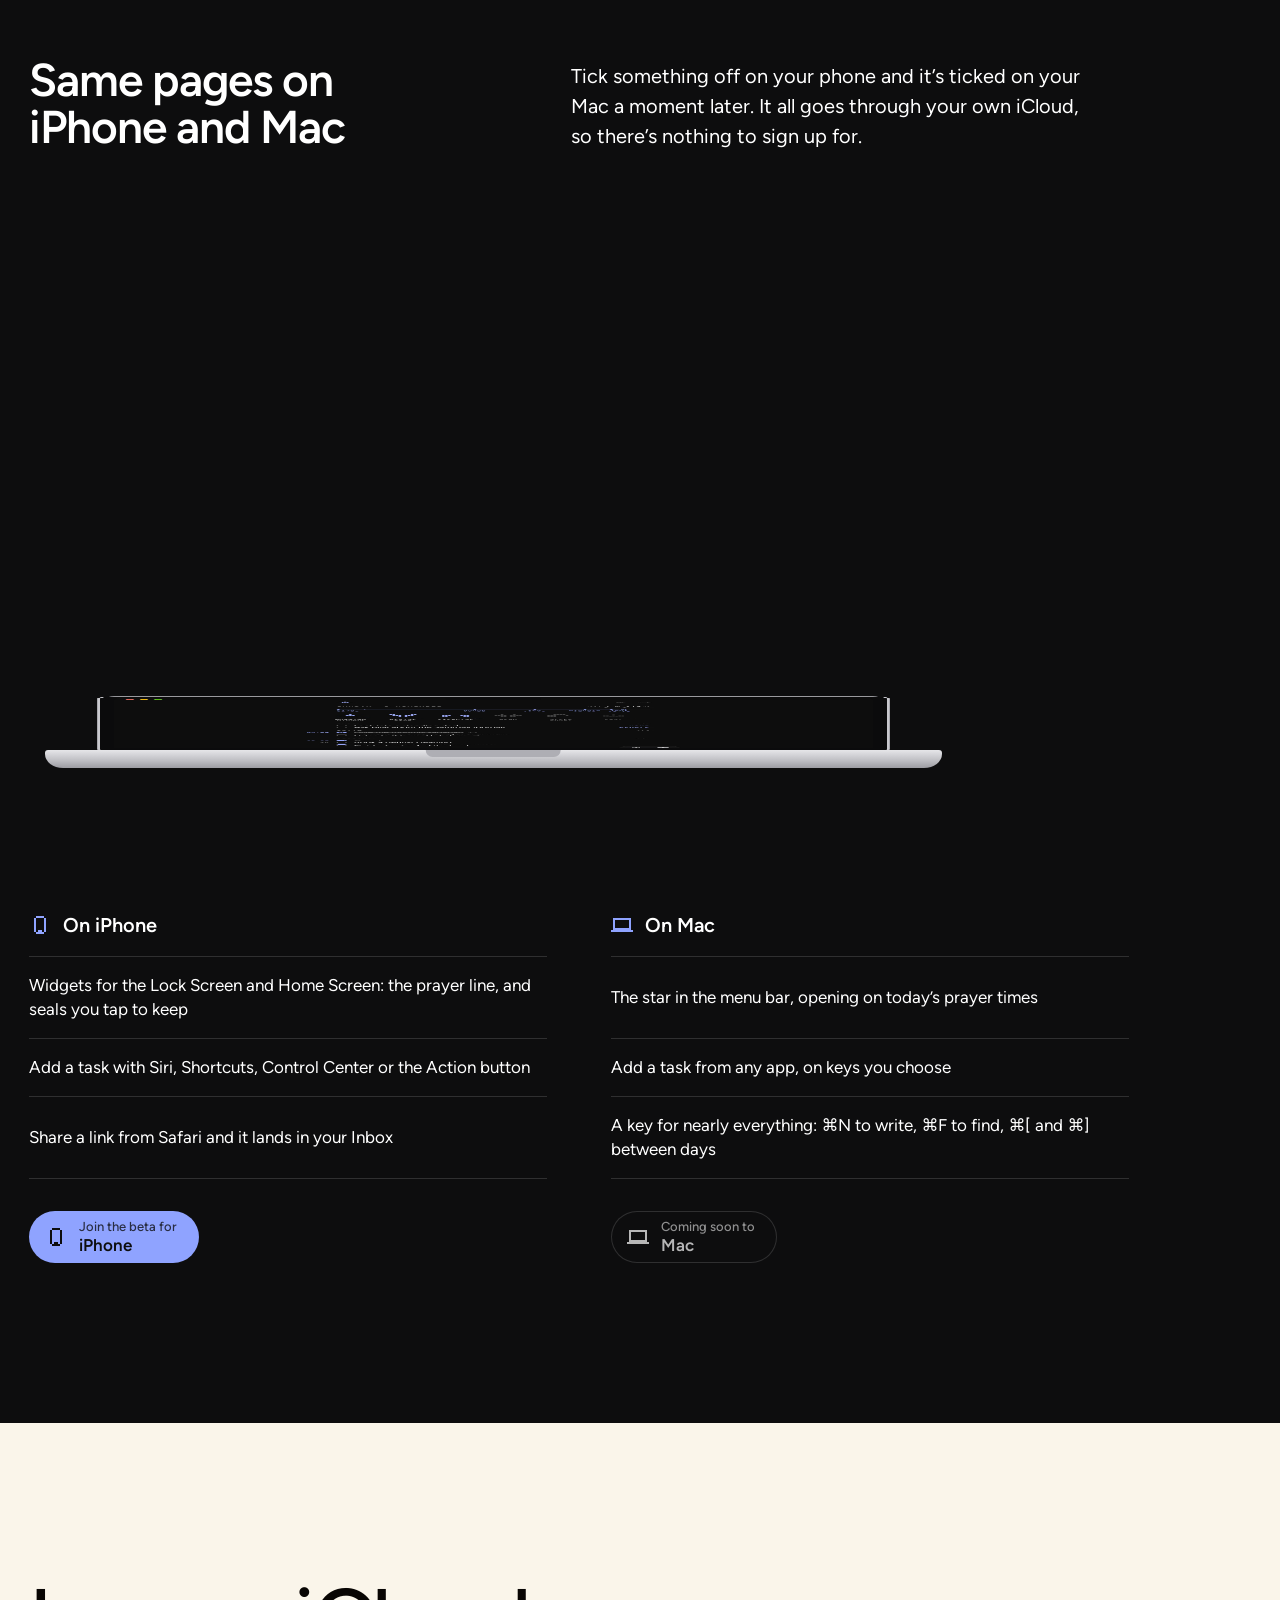
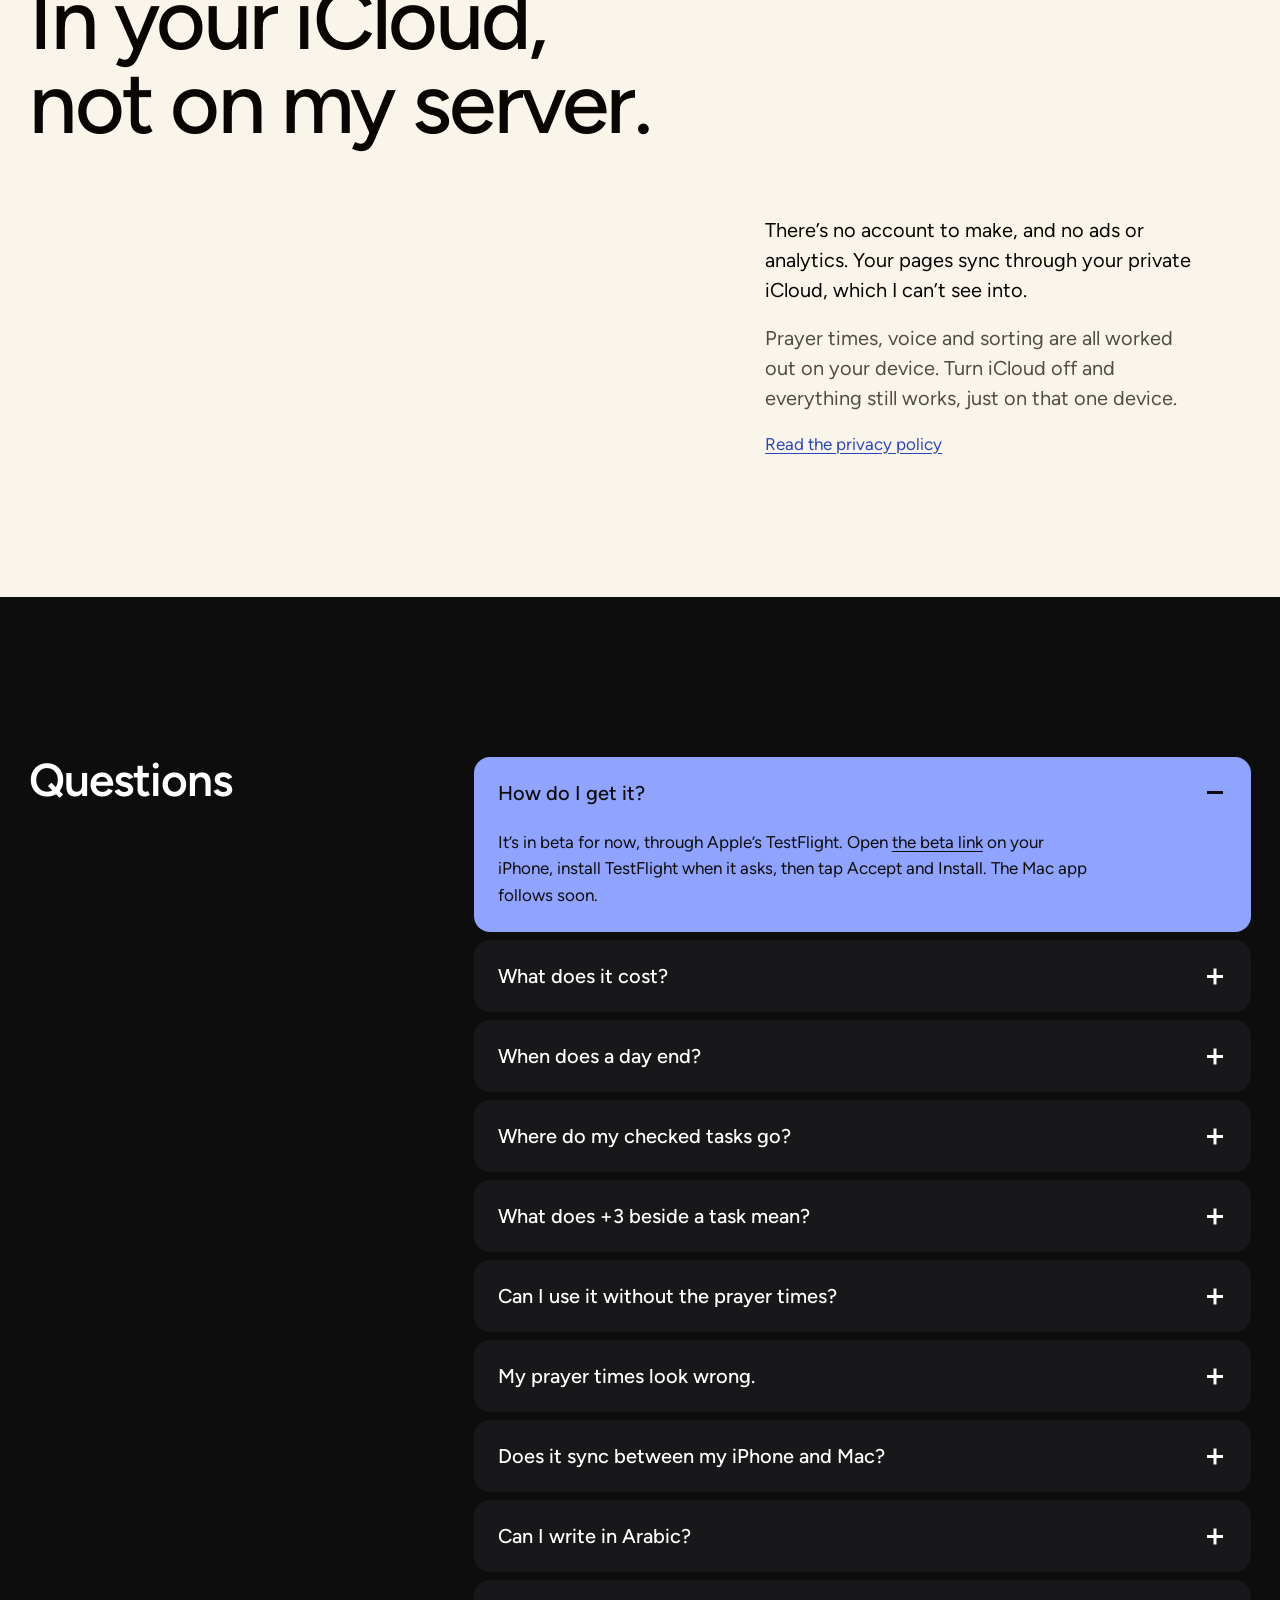
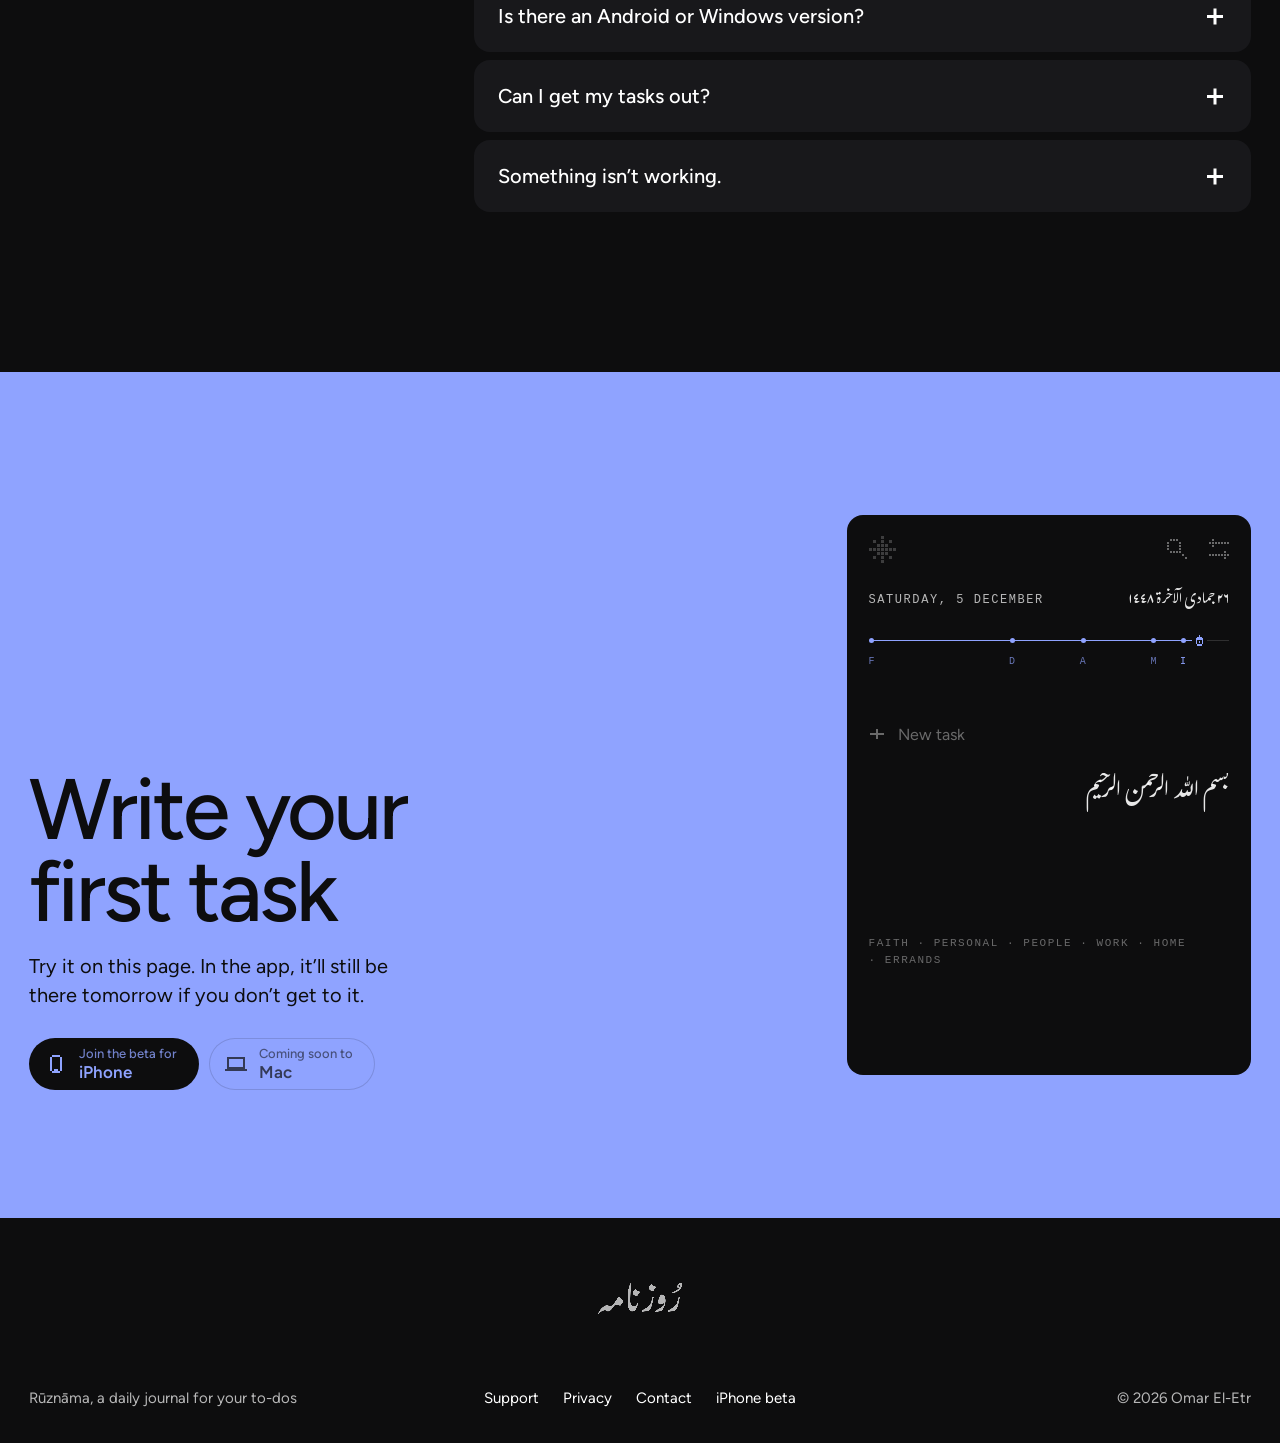
==== commit 9d44873c: "The Mac and iPhone open 75px of scroll sooner Co-Authored-By: Claude Opus 5.5 <noreply@anthropic.com" ====
--- a/index.html
+++ b/index.html
@@ -26,7 +26,7 @@
 <script src="vendor/ScrollTrigger.min.js" defer></script>
 <script src="vendor/lenis.min.js" defer></script>
 <script src="js/page.js?v=mw8bg9jw" defer></script>
-<script src="js/motion.js?v=mw8bg9jw" defer></script>
+<script src="js/motion.js?v=mw8cqumw" defer></script>
 <script type="application/ld+json">
 {"@context":"https://schema.org","@type":"SoftwareApplication","name":"Rūznāma","alternateName":"Ruznama","operatingSystem":"iOS, macOS","applicationCategory":"ProductivityApplication","description":"A daily journal for your to-dos. You get a new page every day, and anything you didn't finish moves onto it at 4am.","url":"https://ruznama.app/","installUrl":"https://testflight.apple.com/join/cyVZVRZA","author":{"@type":"Person","name":"Omar El-Etr"}}
 </script>
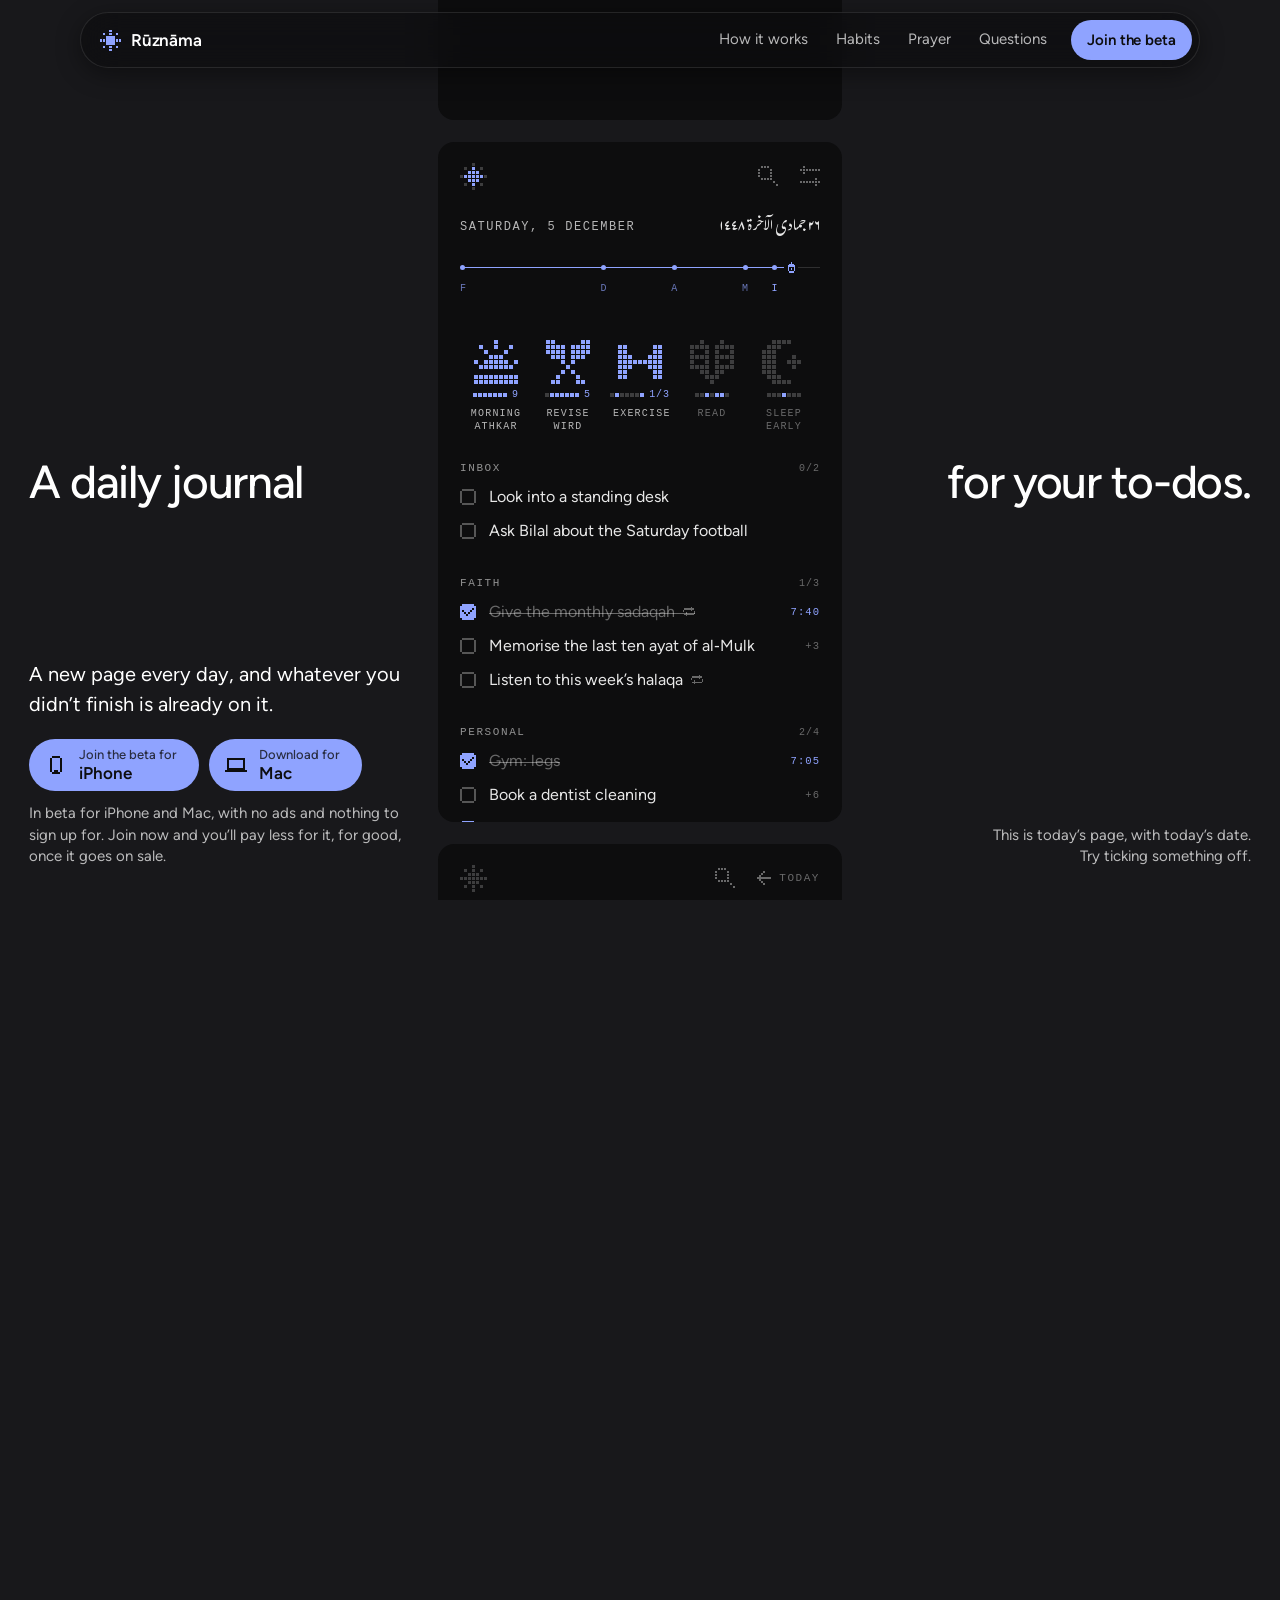
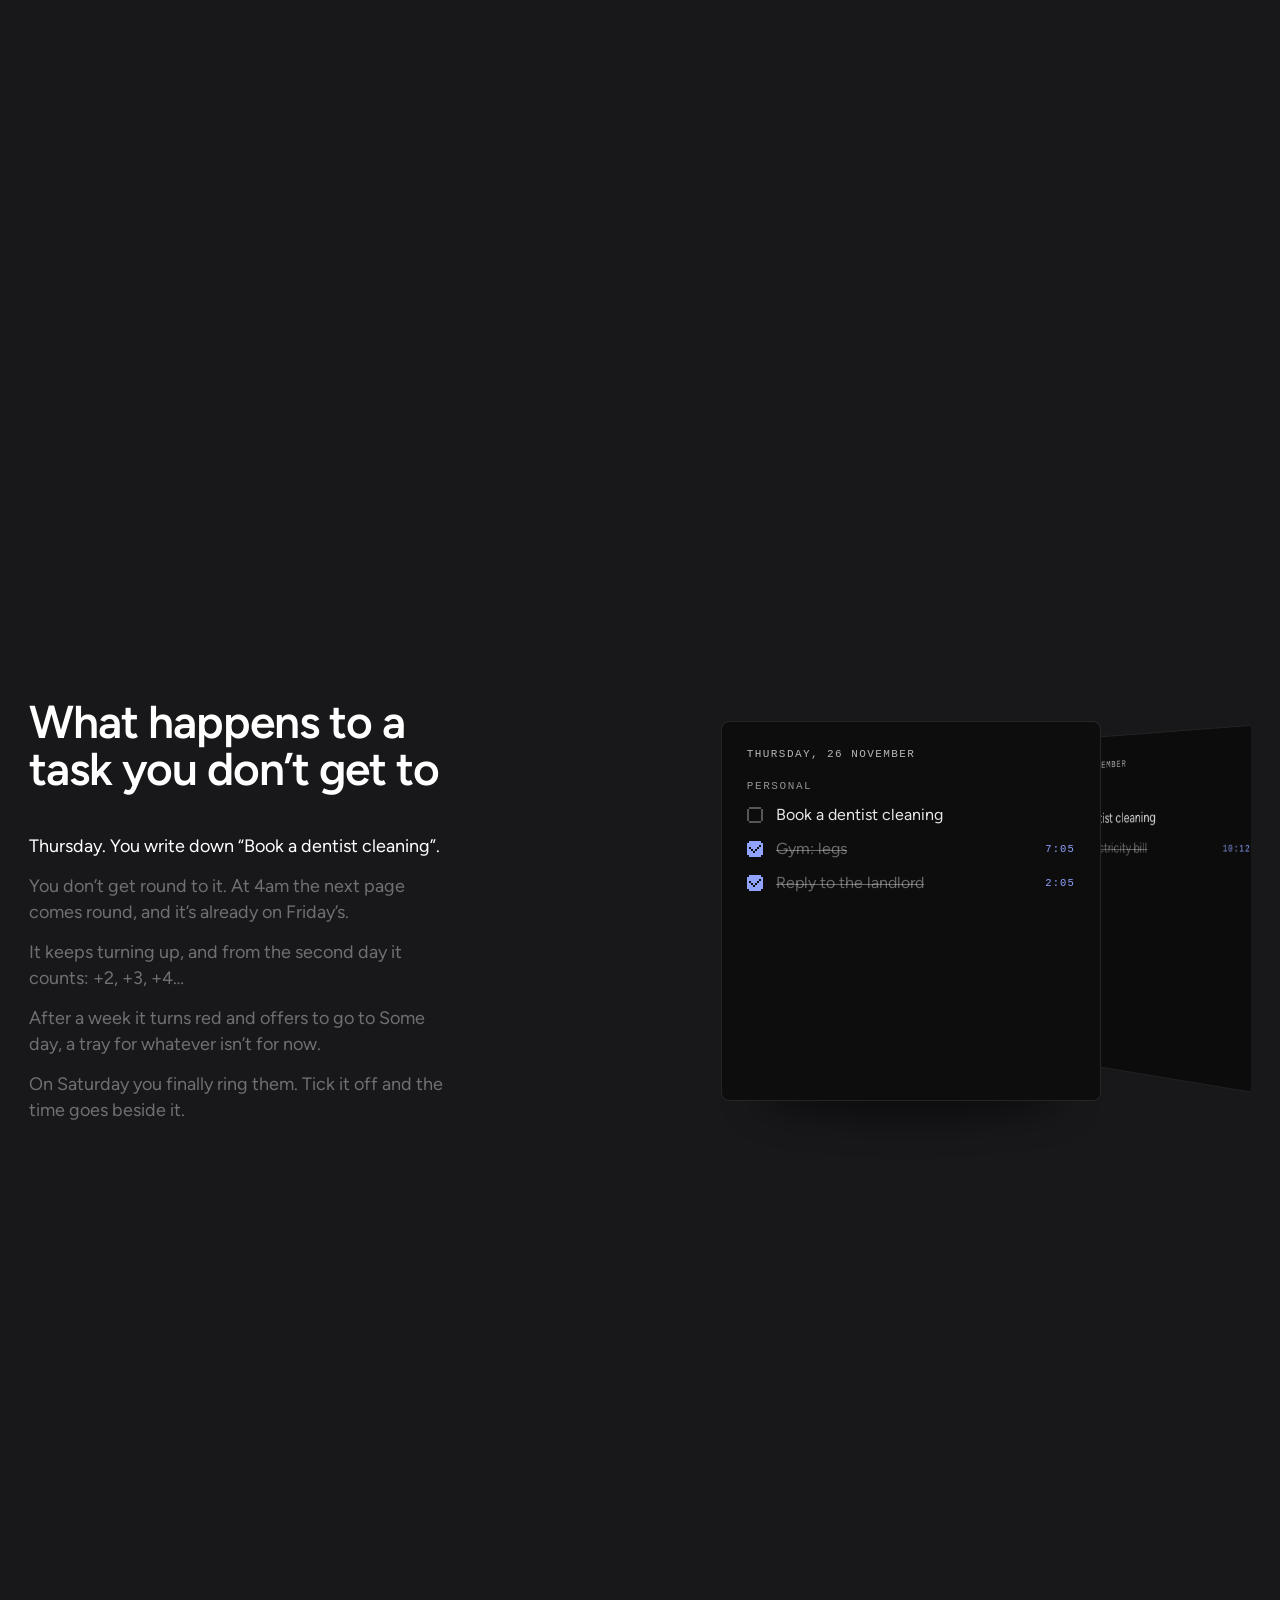
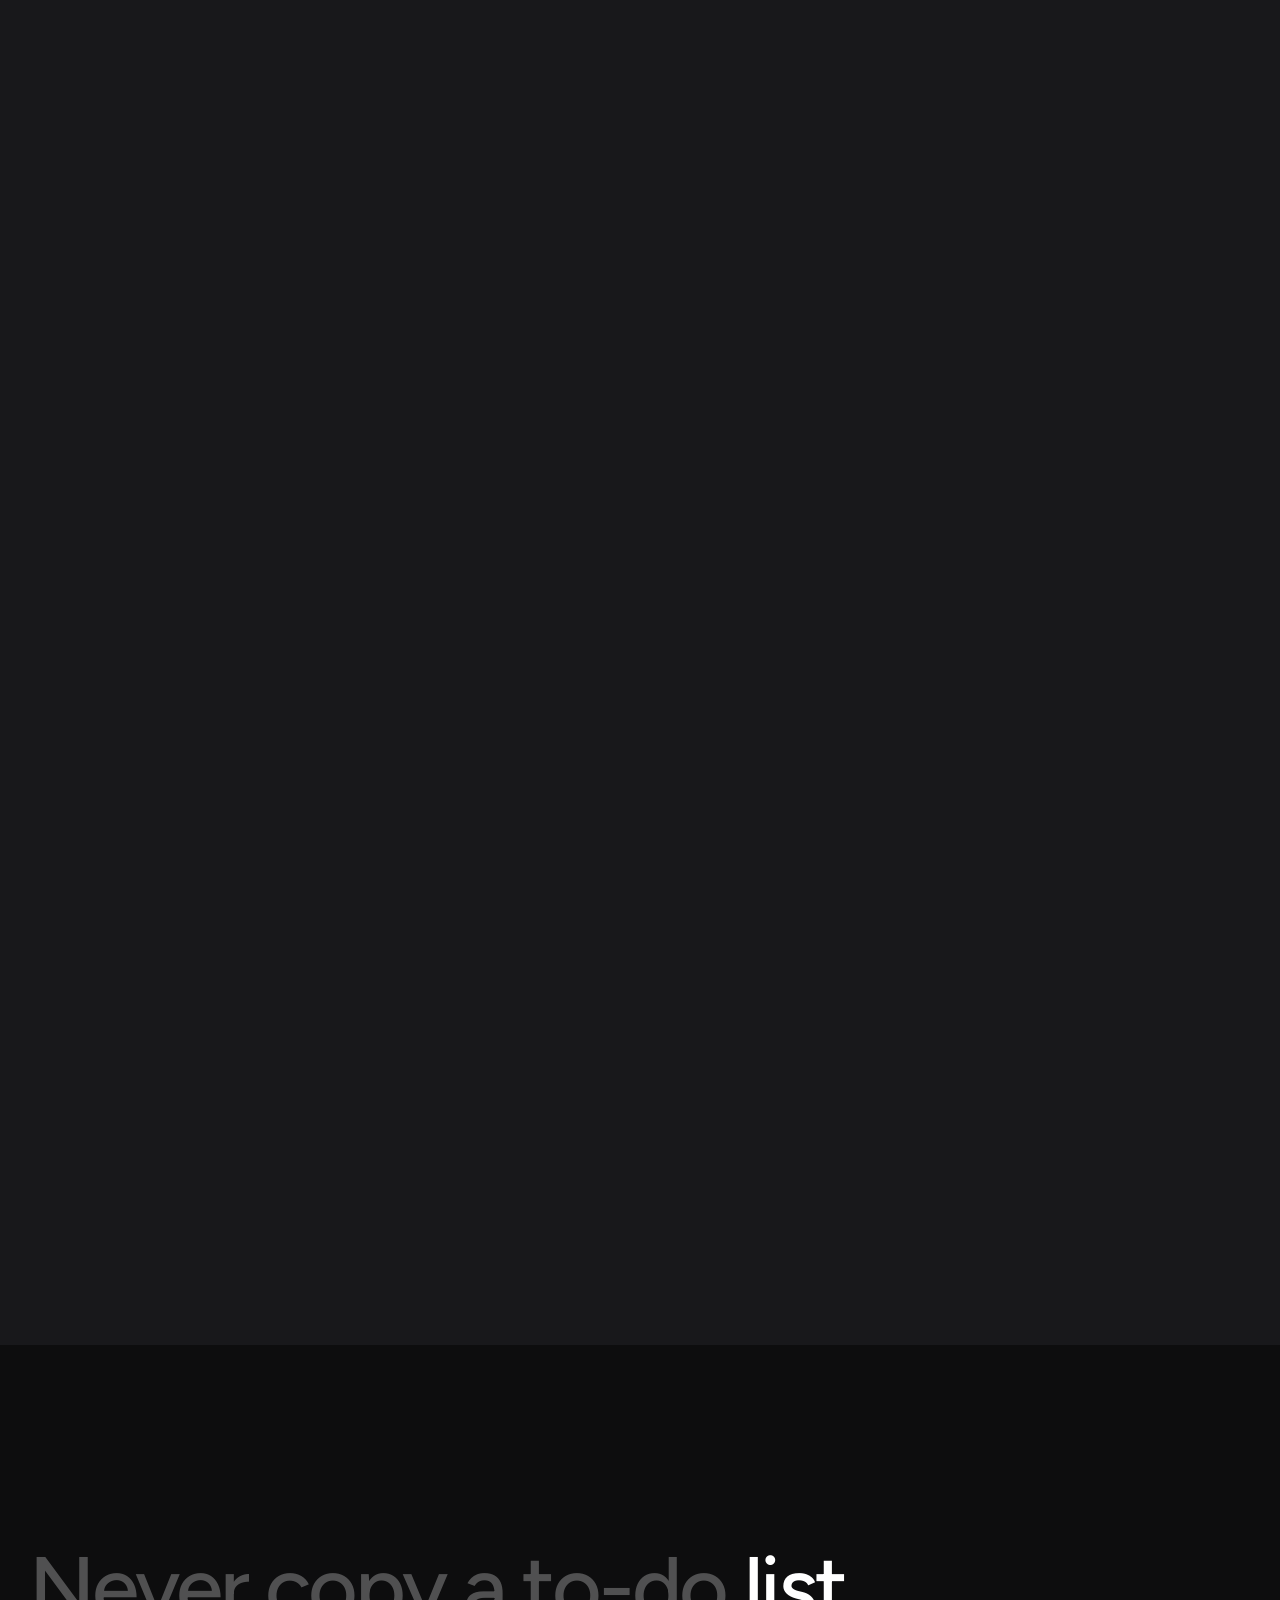
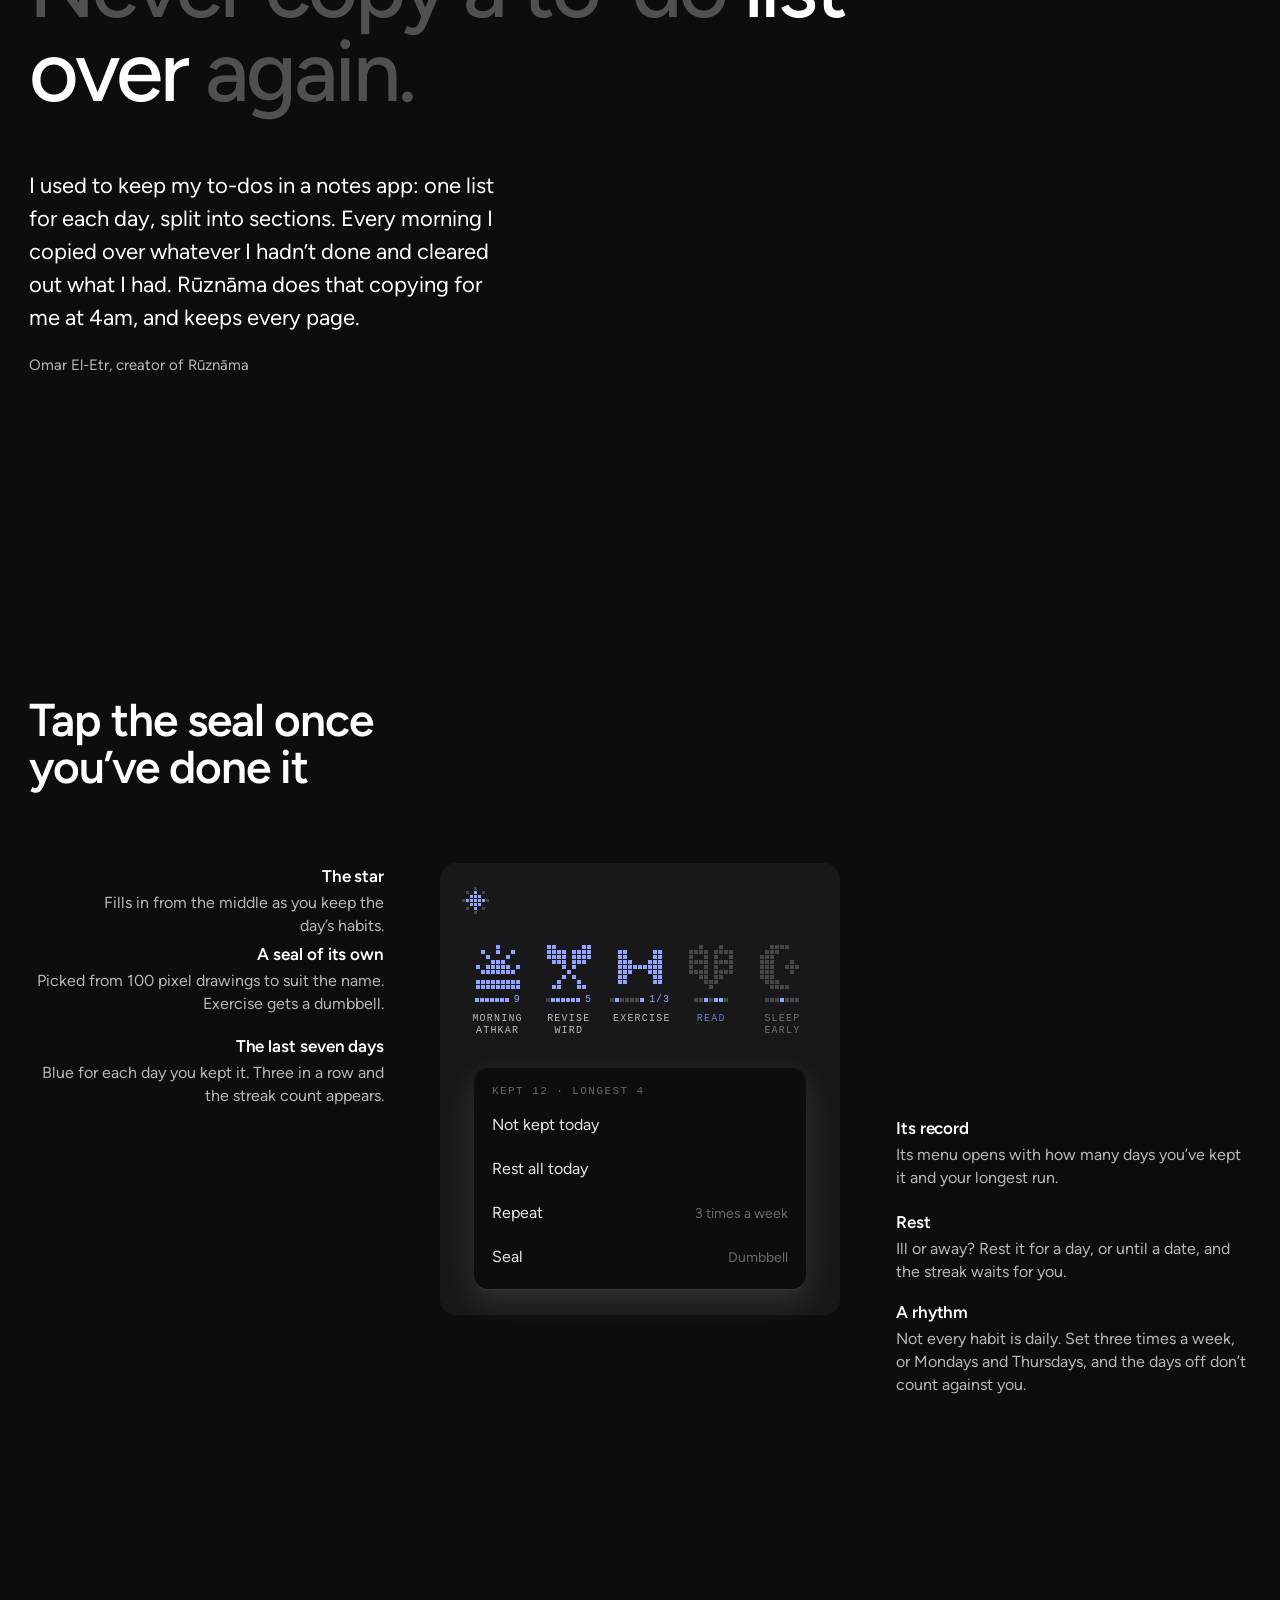
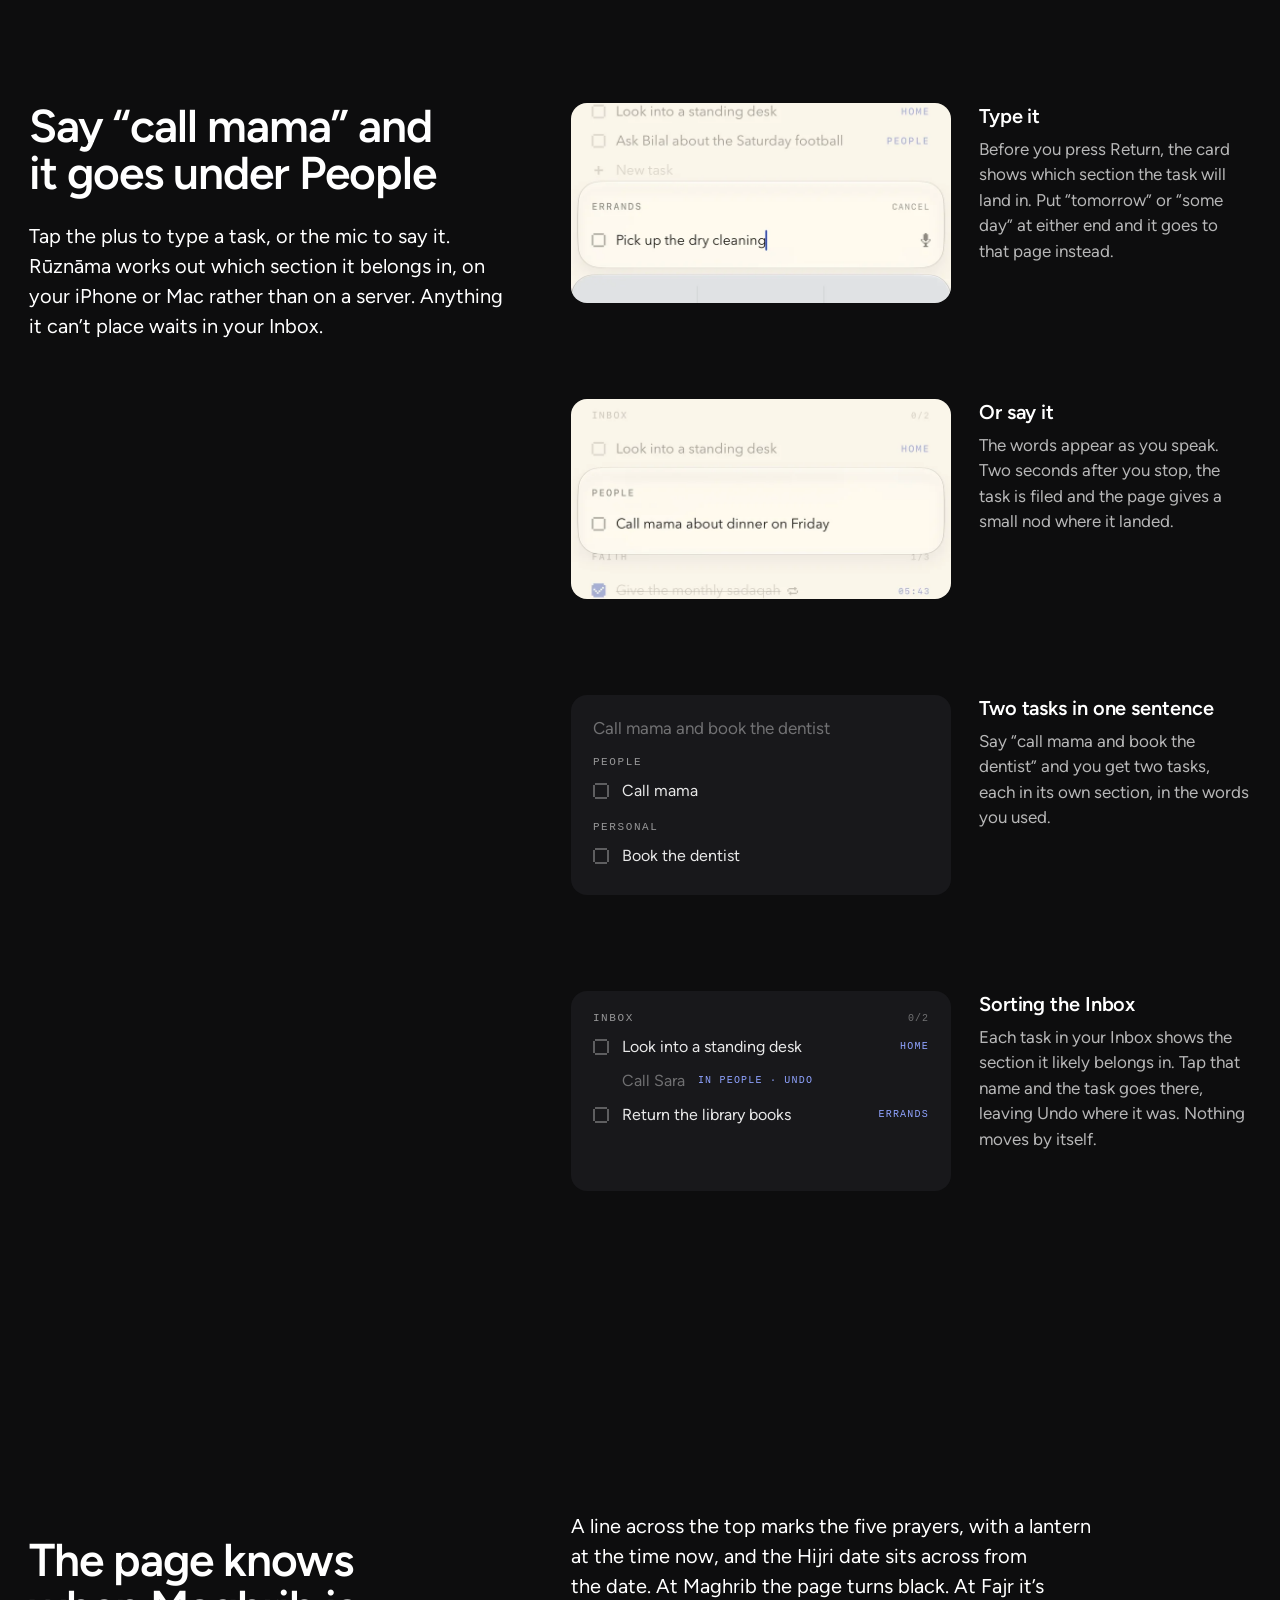
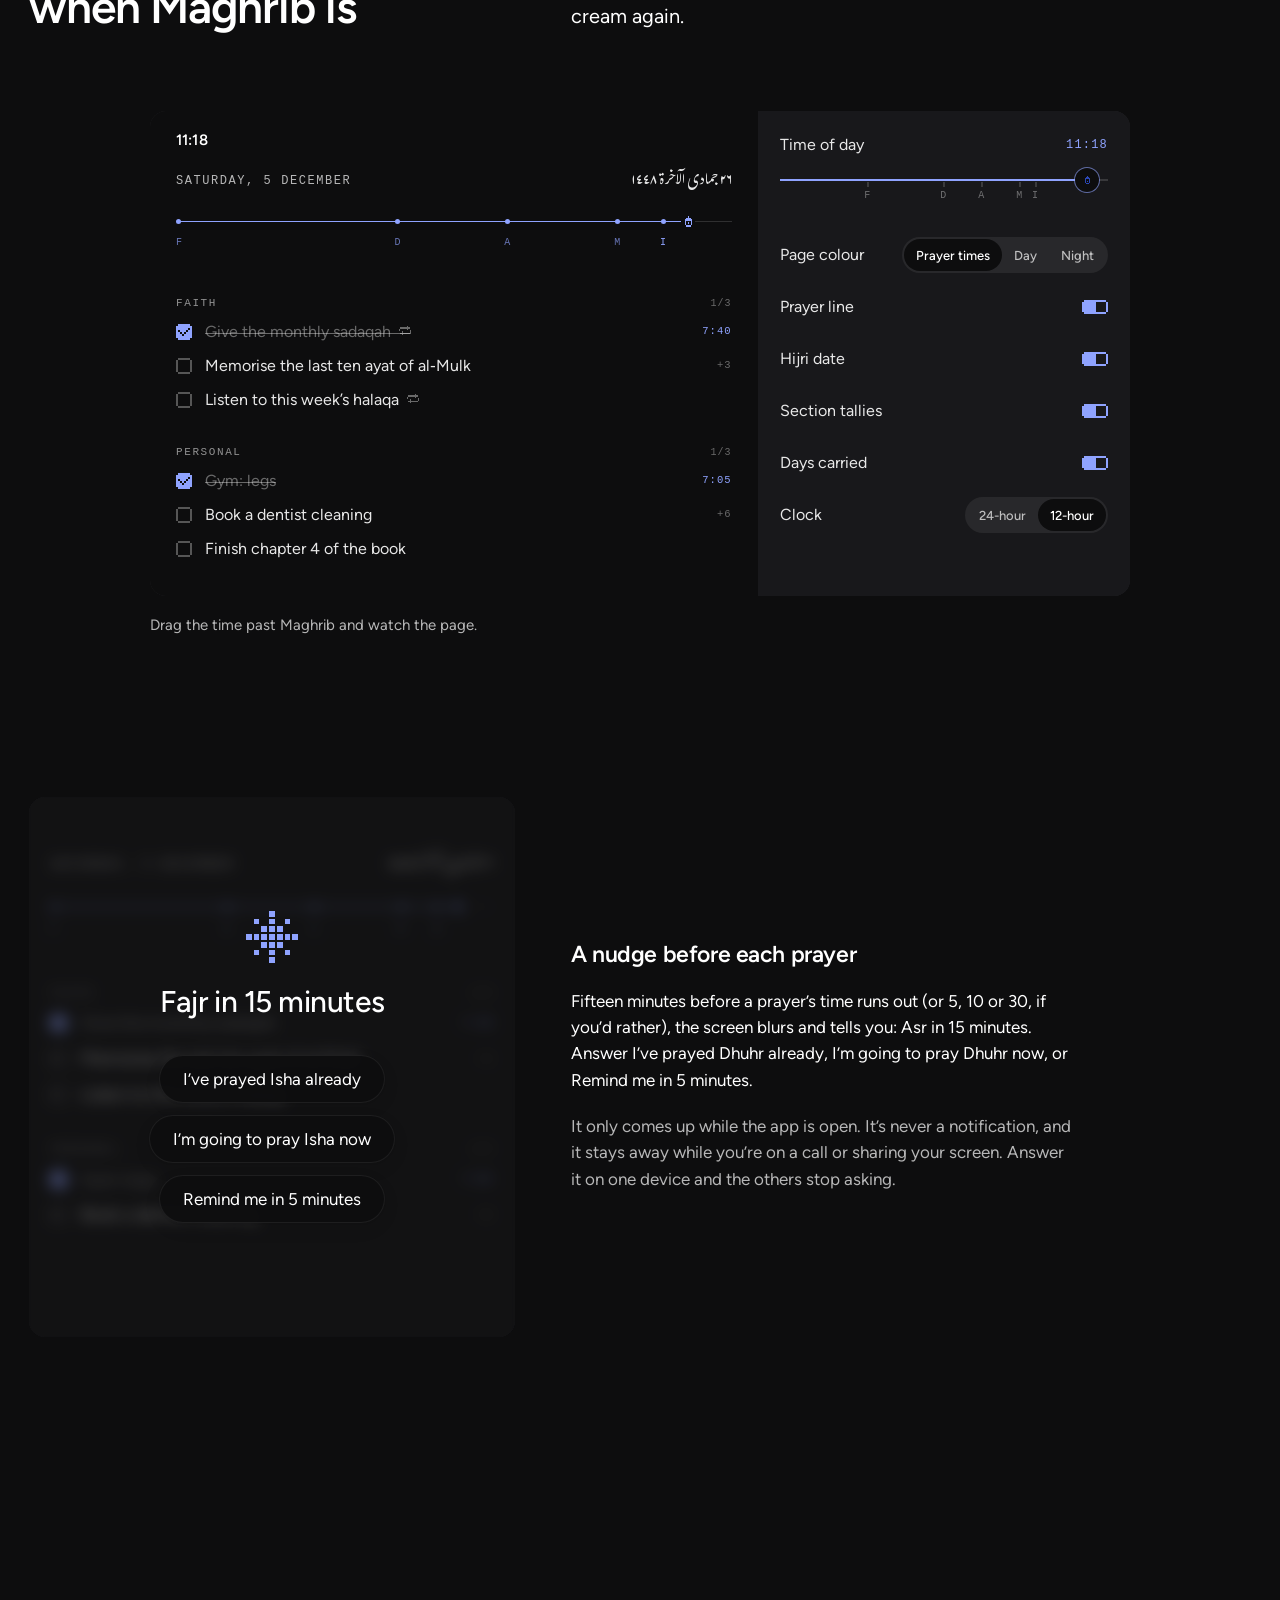
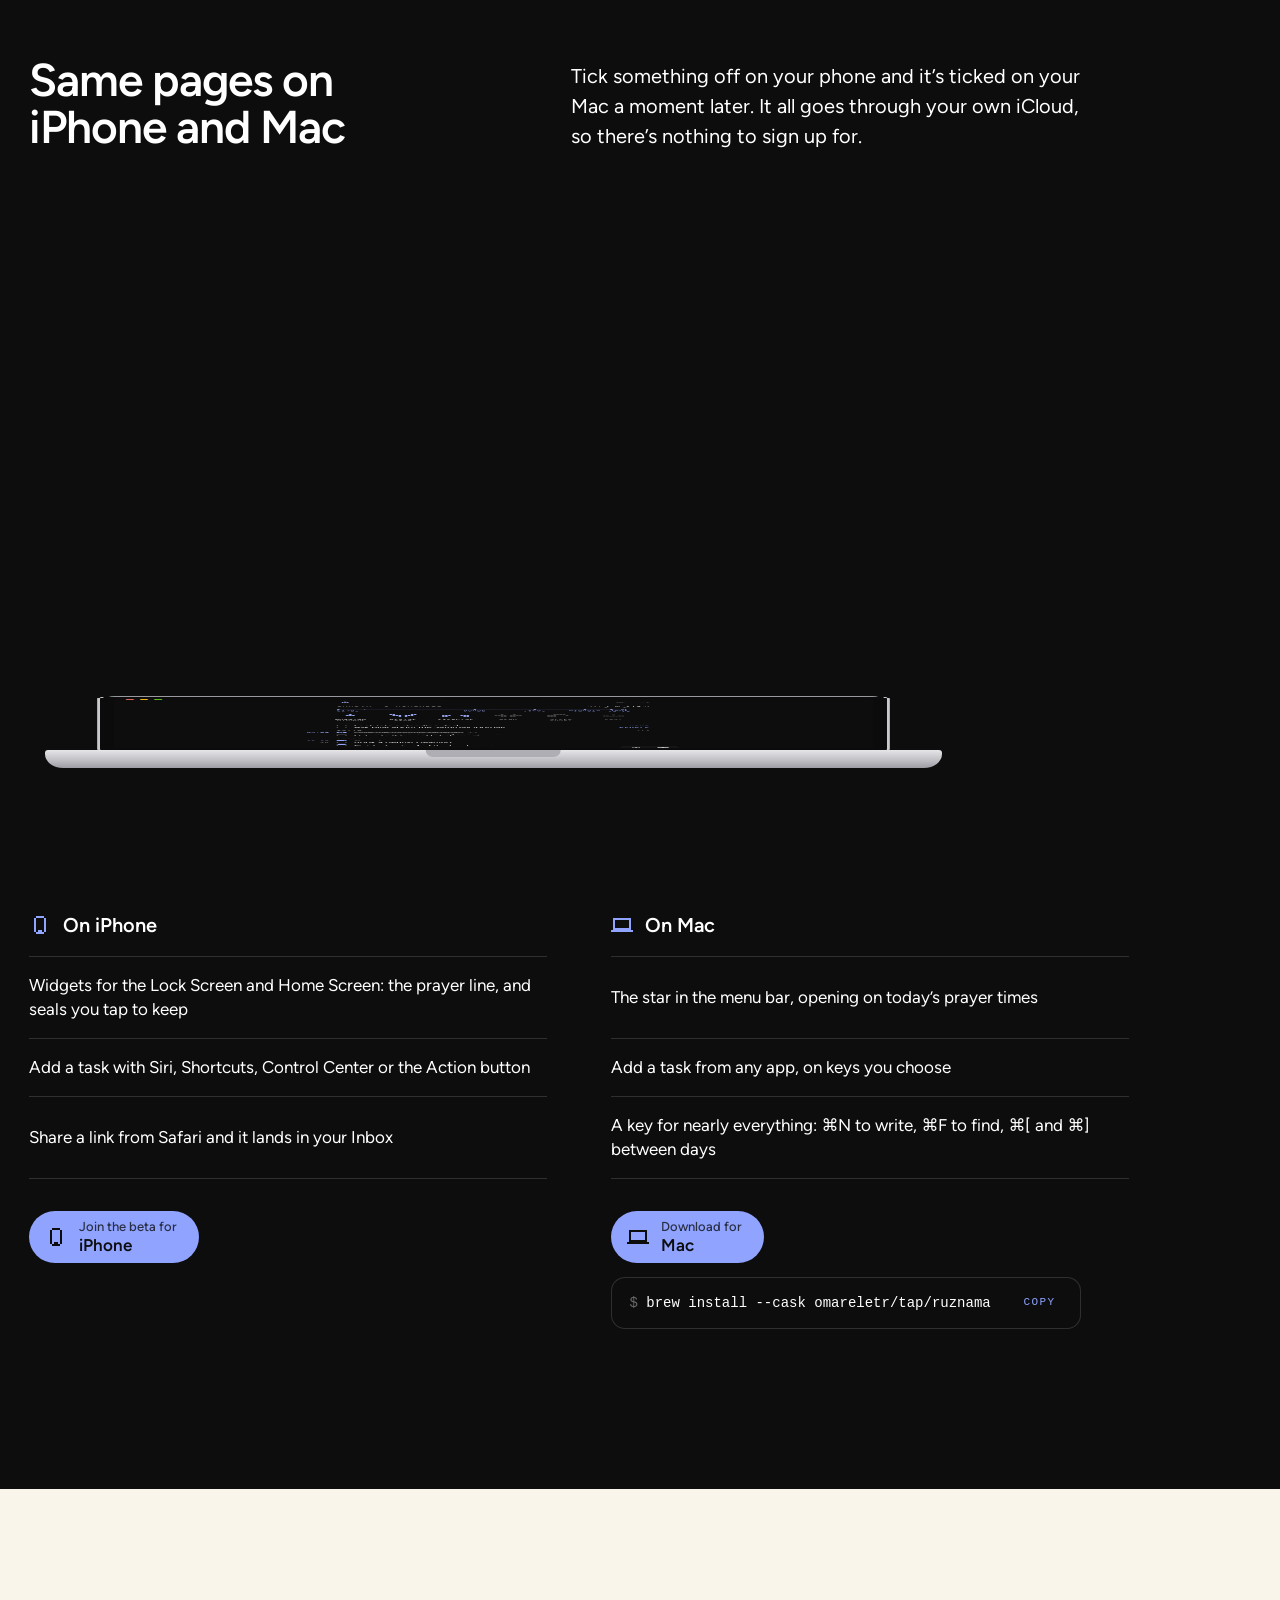
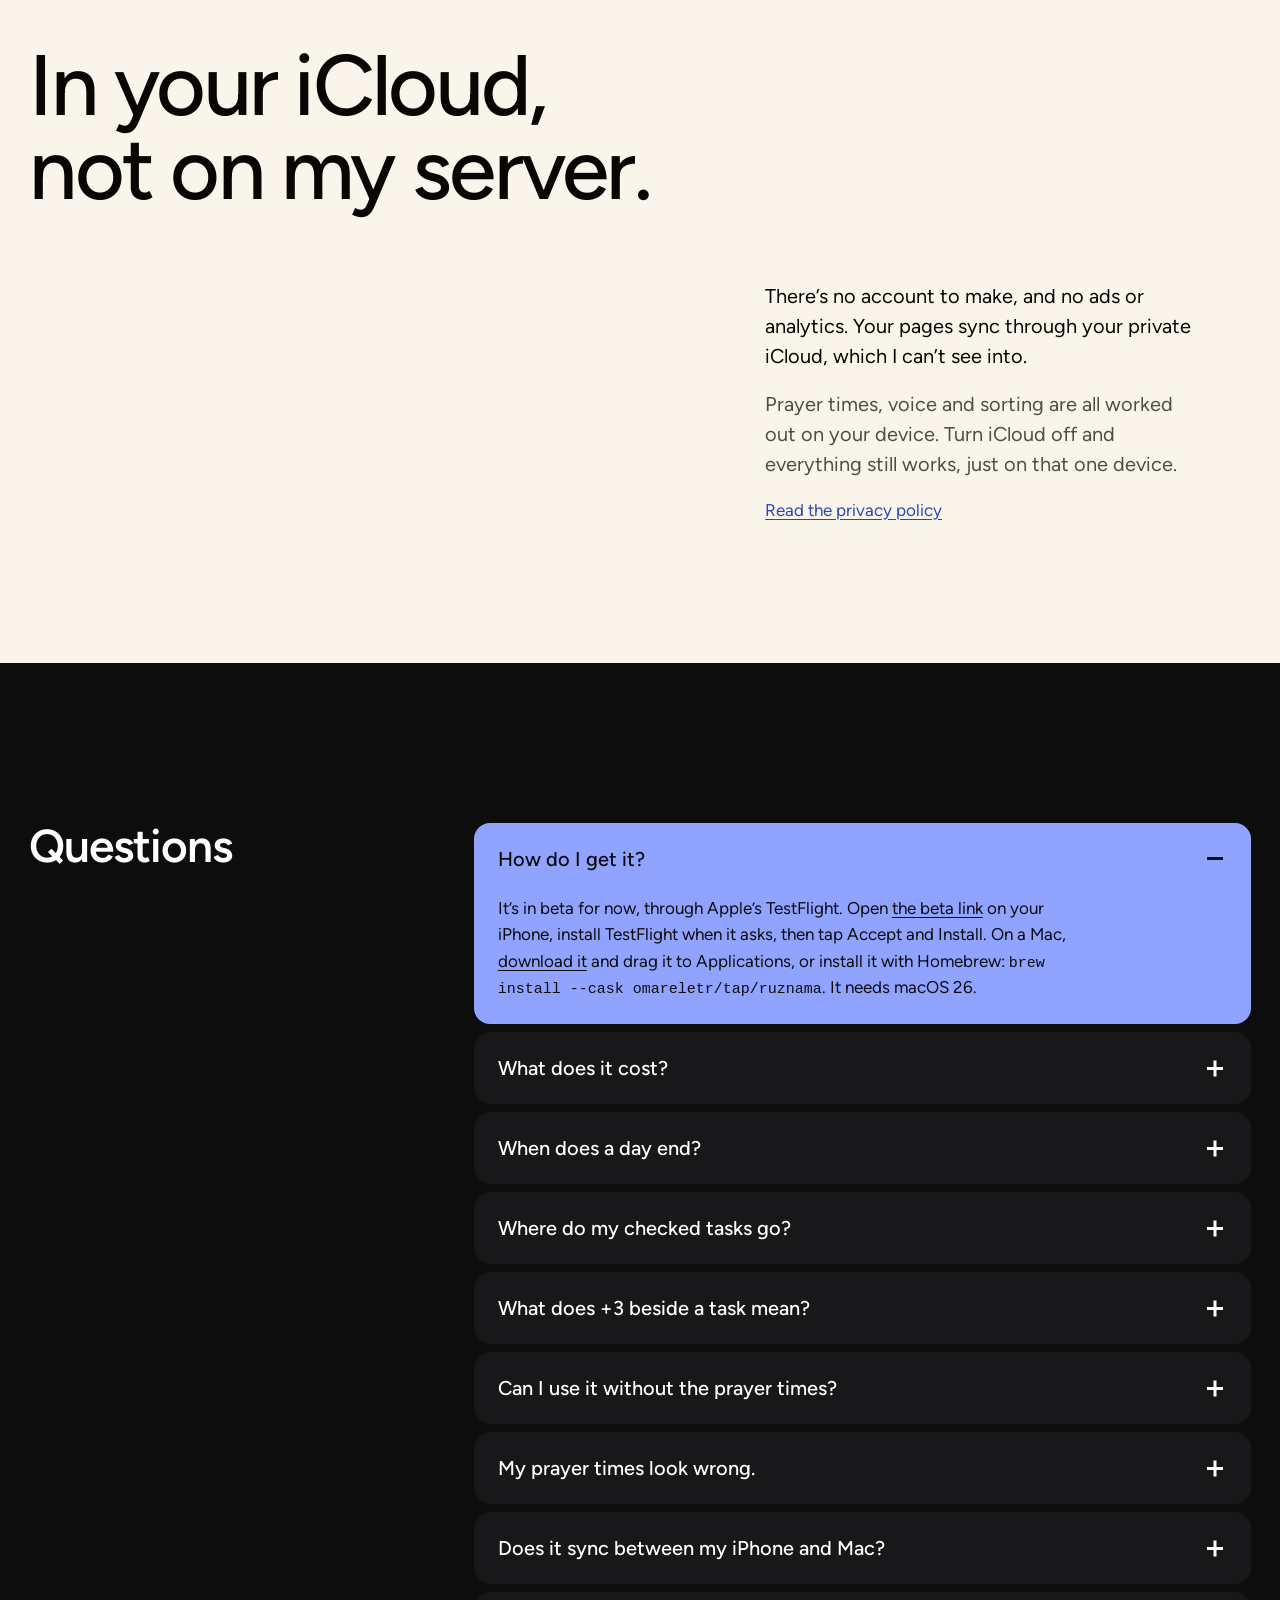
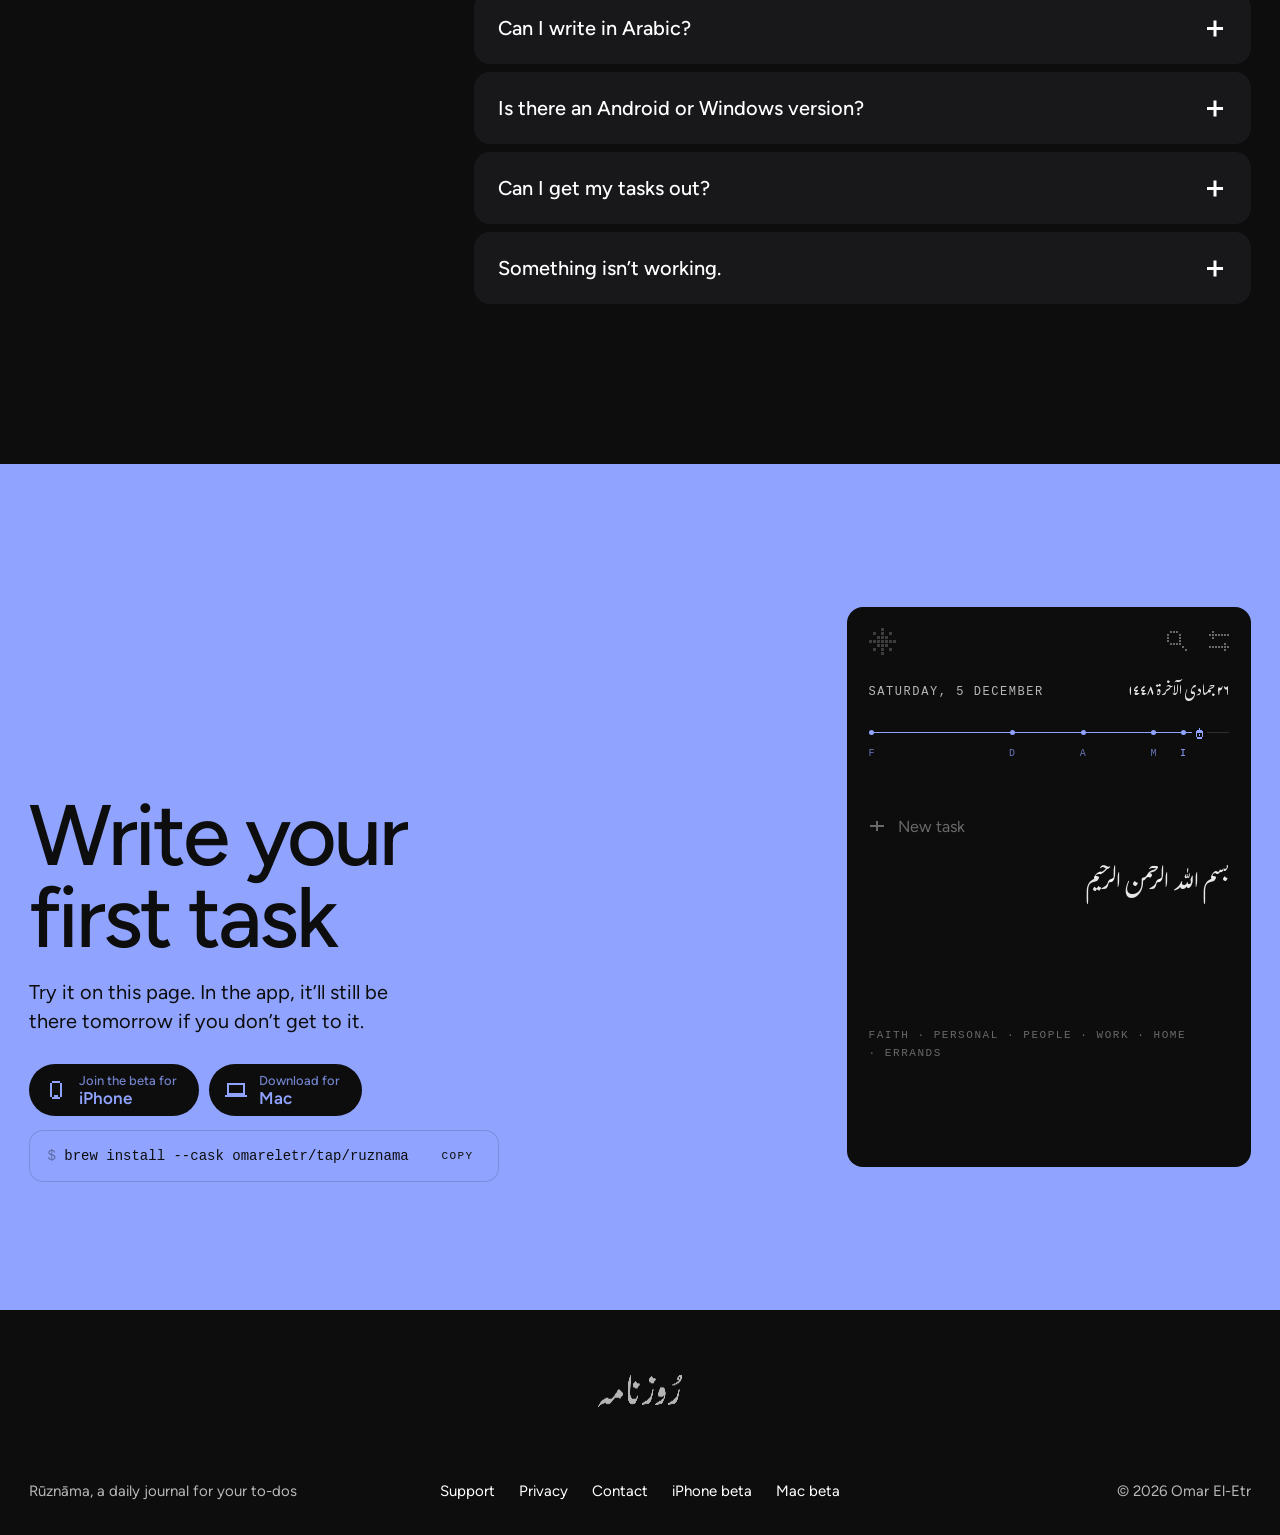
==== commit 36ffede5: "The Mac beta: a download and Homebrew, beside the iPhone's TestFlight Co-Authored-By: Claude Opus 5." ====
--- a/index.html
+++ b/index.html
@@ -4,7 +4,7 @@
 <meta charset="utf-8">
 <meta name="viewport" content="width=device-width, initial-scale=1, viewport-fit=cover">
 <title>Rūznāma: a daily journal for your to-dos</title>
-<meta name="description" content="Rūznāma gives you a new page every day and moves anything you didn’t finish onto it at 4am. Habits, the five prayers and the Hijri date sit at the top. In beta on iPhone, and coming to Mac.">
+<meta name="description" content="Rūznāma gives you a new page every day and moves anything you didn’t finish onto it at 4am. Habits, the five prayers and the Hijri date sit at the top. In beta on iPhone and Mac.">
 <meta name="theme-color" content="#FAF5EA">
 <link rel="canonical" href="https://ruznama.app/">
 <meta property="og:type" content="website">
@@ -19,14 +19,14 @@
 <link rel="icon" href="favicon.svg" type="image/svg+xml">
 <link rel="apple-touch-icon" href="media/apple-touch-icon.png">
 <link rel="preload" href="fonts/gulzar-subset.woff2" as="font" type="font/woff2" crossorigin>
-<link rel="stylesheet" href="css/app.css?v=mw8bg9jw">
-<link rel="stylesheet" href="css/page.css?v=mw8bg9jw">
-<script src="sky.js?v=mw8bg9jw"></script>
+<link rel="stylesheet" href="css/app.css?v=mw8h2xjx">
+<link rel="stylesheet" href="css/page.css?v=mw8h2xjx">
+<script src="sky.js?v=mw8h2xjx"></script>
 <script src="vendor/gsap.min.js" defer></script>
 <script src="vendor/ScrollTrigger.min.js" defer></script>
 <script src="vendor/lenis.min.js" defer></script>
-<script src="js/page.js?v=mw8bg9jw" defer></script>
-<script src="js/motion.js?v=mw8cqumw" defer></script>
+<script src="js/page.js?v=mw8h2xjx" defer></script>
+<script src="js/motion.js?v=mw8h2xjx" defer></script>
 <script type="application/ld+json">
 {"@context":"https://schema.org","@type":"SoftwareApplication","name":"Rūznāma","alternateName":"Ruznama","operatingSystem":"iOS, macOS","applicationCategory":"ProductivityApplication","description":"A daily journal for your to-dos. You get a new page every day, and anything you didn't finish moves onto it at 4am.","url":"https://ruznama.app/","installUrl":"https://testflight.apple.com/join/cyVZVRZA","author":{"@type":"Person","name":"Omar El-Etr"}}
 </script>
@@ -141,8 +141,8 @@
     <div class="hero-foot">
       <p class="hero-sub">A new page every day, and whatever you didn’t finish is already on it.</p>
       <div class="hero-act">
-        <div class="stores"><a class="store store-phone" href="https://testflight.apple.com/join/cyVZVRZA" aria-label="Join the iPhone beta on TestFlight"><svg class="px phone" viewBox="0 0 6 9" aria-hidden="true" focusable="false"><rect x="1" y="0" width="1" height="1"/><rect x="2" y="0" width="1" height="1"/><rect x="3" y="0" width="1" height="1"/><rect x="4" y="0" width="1" height="1"/><rect x="0" y="1" width="1" height="1"/><rect x="5" y="1" width="1" height="1"/><rect x="0" y="2" width="1" height="1"/><rect x="5" y="2" width="1" height="1"/><rect x="0" y="3" width="1" height="1"/><rect x="5" y="3" width="1" height="1"/><rect x="0" y="4" width="1" height="1"/><rect x="5" y="4" width="1" height="1"/><rect x="0" y="5" width="1" height="1"/><rect x="5" y="5" width="1" height="1"/><rect x="0" y="6" width="1" height="1"/><rect x="5" y="6" width="1" height="1"/><rect x="0" y="7" width="1" height="1"/><rect x="2" y="7" width="1" height="1"/><rect x="3" y="7" width="1" height="1"/><rect x="5" y="7" width="1" height="1"/><rect x="1" y="8" width="1" height="1"/><rect x="2" y="8" width="1" height="1"/><rect x="3" y="8" width="1" height="1"/><rect x="4" y="8" width="1" height="1"/></svg><span class="store-t"><small>Join the beta for</small>iPhone</span></a><span class="store store-mac is-soon"><svg class="px mac" viewBox="0 0 11 7" aria-hidden="true" focusable="false"><rect x="1" y="0" width="1" height="1"/><rect x="2" y="0" width="1" height="1"/><rect x="3" y="0" width="1" height="1"/><rect x="4" y="0" width="1" height="1"/><rect x="5" y="0" width="1" height="1"/><rect x="6" y="0" width="1" height="1"/><rect x="7" y="0" width="1" height="1"/><rect x="8" y="0" width="1" height="1"/><rect x="9" y="0" width="1" height="1"/><rect x="1" y="1" width="1" height="1"/><rect x="9" y="1" width="1" height="1"/><rect x="1" y="2" width="1" height="1"/><rect x="9" y="2" width="1" height="1"/><rect x="1" y="3" width="1" height="1"/><rect x="9" y="3" width="1" height="1"/><rect x="1" y="4" width="1" height="1"/><rect x="9" y="4" width="1" height="1"/><rect x="1" y="5" width="1" height="1"/><rect x="2" y="5" width="1" height="1"/><rect x="3" y="5" width="1" height="1"/><rect x="4" y="5" width="1" height="1"/><rect x="5" y="5" width="1" height="1"/><rect x="6" y="5" width="1" height="1"/><rect x="7" y="5" width="1" height="1"/><rect x="8" y="5" width="1" height="1"/><rect x="9" y="5" width="1" height="1"/><rect x="0" y="6" width="1" height="1"/><rect x="1" y="6" width="1" height="1"/><rect x="2" y="6" width="1" height="1"/><rect x="3" y="6" width="1" height="1"/><rect x="4" y="6" width="1" height="1"/><rect x="5" y="6" width="1" height="1"/><rect x="6" y="6" width="1" height="1"/><rect x="7" y="6" width="1" height="1"/><rect x="8" y="6" width="1" height="1"/><rect x="9" y="6" width="1" height="1"/><rect x="10" y="6" width="1" height="1"/></svg><span class="store-t"><small>Coming soon to</small>Mac</span></span></div>
-        <span class="hero-for">In beta for iPhone through TestFlight, with no ads and nothing to sign up for. Join now and you’ll pay less for it, for good, once it goes on sale.</span>
+        <div class="stores"><a class="store store-phone" href="https://testflight.apple.com/join/cyVZVRZA" aria-label="Join the iPhone beta on TestFlight"><svg class="px phone" viewBox="0 0 6 9" aria-hidden="true" focusable="false"><rect x="1" y="0" width="1" height="1"/><rect x="2" y="0" width="1" height="1"/><rect x="3" y="0" width="1" height="1"/><rect x="4" y="0" width="1" height="1"/><rect x="0" y="1" width="1" height="1"/><rect x="5" y="1" width="1" height="1"/><rect x="0" y="2" width="1" height="1"/><rect x="5" y="2" width="1" height="1"/><rect x="0" y="3" width="1" height="1"/><rect x="5" y="3" width="1" height="1"/><rect x="0" y="4" width="1" height="1"/><rect x="5" y="4" width="1" height="1"/><rect x="0" y="5" width="1" height="1"/><rect x="5" y="5" width="1" height="1"/><rect x="0" y="6" width="1" height="1"/><rect x="5" y="6" width="1" height="1"/><rect x="0" y="7" width="1" height="1"/><rect x="2" y="7" width="1" height="1"/><rect x="3" y="7" width="1" height="1"/><rect x="5" y="7" width="1" height="1"/><rect x="1" y="8" width="1" height="1"/><rect x="2" y="8" width="1" height="1"/><rect x="3" y="8" width="1" height="1"/><rect x="4" y="8" width="1" height="1"/></svg><span class="store-t"><small>Join the beta for</small>iPhone</span></a><a class="store store-mac" href="https://github.com/omareletr/homebrew-tap/releases/latest/download/Ruznama.dmg" aria-label="Download the Mac beta"><svg class="px mac" viewBox="0 0 11 7" aria-hidden="true" focusable="false"><rect x="1" y="0" width="1" height="1"/><rect x="2" y="0" width="1" height="1"/><rect x="3" y="0" width="1" height="1"/><rect x="4" y="0" width="1" height="1"/><rect x="5" y="0" width="1" height="1"/><rect x="6" y="0" width="1" height="1"/><rect x="7" y="0" width="1" height="1"/><rect x="8" y="0" width="1" height="1"/><rect x="9" y="0" width="1" height="1"/><rect x="1" y="1" width="1" height="1"/><rect x="9" y="1" width="1" height="1"/><rect x="1" y="2" width="1" height="1"/><rect x="9" y="2" width="1" height="1"/><rect x="1" y="3" width="1" height="1"/><rect x="9" y="3" width="1" height="1"/><rect x="1" y="4" width="1" height="1"/><rect x="9" y="4" width="1" height="1"/><rect x="1" y="5" width="1" height="1"/><rect x="2" y="5" width="1" height="1"/><rect x="3" y="5" width="1" height="1"/><rect x="4" y="5" width="1" height="1"/><rect x="5" y="5" width="1" height="1"/><rect x="6" y="5" width="1" height="1"/><rect x="7" y="5" width="1" height="1"/><rect x="8" y="5" width="1" height="1"/><rect x="9" y="5" width="1" height="1"/><rect x="0" y="6" width="1" height="1"/><rect x="1" y="6" width="1" height="1"/><rect x="2" y="6" width="1" height="1"/><rect x="3" y="6" width="1" height="1"/><rect x="4" y="6" width="1" height="1"/><rect x="5" y="6" width="1" height="1"/><rect x="6" y="6" width="1" height="1"/><rect x="7" y="6" width="1" height="1"/><rect x="8" y="6" width="1" height="1"/><rect x="9" y="6" width="1" height="1"/><rect x="10" y="6" width="1" height="1"/></svg><span class="store-t"><small>Download for</small>Mac</span></a></div>
+        <span class="hero-for">In beta for iPhone and Mac, with no ads and nothing to sign up for. Join now and you’ll pay less for it, for good, once it goes on sale.</span>
       </div>
     </div>
     <p class="hero-note" data-place>This is today’s page, with today’s date. Try ticking something off.</p>
@@ -365,7 +365,7 @@
         <li>Add a task from any app, on keys you choose</li>
         <li>A key for nearly everything: ⌘N to write, ⌘F to find, ⌘[ and ⌘] between days</li>
       </ul>
-      <span class="store store-mac is-soon"><svg class="px mac" viewBox="0 0 11 7" aria-hidden="true" focusable="false"><rect x="1" y="0" width="1" height="1"/><rect x="2" y="0" width="1" height="1"/><rect x="3" y="0" width="1" height="1"/><rect x="4" y="0" width="1" height="1"/><rect x="5" y="0" width="1" height="1"/><rect x="6" y="0" width="1" height="1"/><rect x="7" y="0" width="1" height="1"/><rect x="8" y="0" width="1" height="1"/><rect x="9" y="0" width="1" height="1"/><rect x="1" y="1" width="1" height="1"/><rect x="9" y="1" width="1" height="1"/><rect x="1" y="2" width="1" height="1"/><rect x="9" y="2" width="1" height="1"/><rect x="1" y="3" width="1" height="1"/><rect x="9" y="3" width="1" height="1"/><rect x="1" y="4" width="1" height="1"/><rect x="9" y="4" width="1" height="1"/><rect x="1" y="5" width="1" height="1"/><rect x="2" y="5" width="1" height="1"/><rect x="3" y="5" width="1" height="1"/><rect x="4" y="5" width="1" height="1"/><rect x="5" y="5" width="1" height="1"/><rect x="6" y="5" width="1" height="1"/><rect x="7" y="5" width="1" height="1"/><rect x="8" y="5" width="1" height="1"/><rect x="9" y="5" width="1" height="1"/><rect x="0" y="6" width="1" height="1"/><rect x="1" y="6" width="1" height="1"/><rect x="2" y="6" width="1" height="1"/><rect x="3" y="6" width="1" height="1"/><rect x="4" y="6" width="1" height="1"/><rect x="5" y="6" width="1" height="1"/><rect x="6" y="6" width="1" height="1"/><rect x="7" y="6" width="1" height="1"/><rect x="8" y="6" width="1" height="1"/><rect x="9" y="6" width="1" height="1"/><rect x="10" y="6" width="1" height="1"/></svg><span class="store-t"><small>Coming soon to</small>Mac</span></span>
+      <div class="both-get"><a class="store store-mac" href="https://github.com/omareletr/homebrew-tap/releases/latest/download/Ruznama.dmg" aria-label="Download the Mac beta"><svg class="px mac" viewBox="0 0 11 7" aria-hidden="true" focusable="false"><rect x="1" y="0" width="1" height="1"/><rect x="2" y="0" width="1" height="1"/><rect x="3" y="0" width="1" height="1"/><rect x="4" y="0" width="1" height="1"/><rect x="5" y="0" width="1" height="1"/><rect x="6" y="0" width="1" height="1"/><rect x="7" y="0" width="1" height="1"/><rect x="8" y="0" width="1" height="1"/><rect x="9" y="0" width="1" height="1"/><rect x="1" y="1" width="1" height="1"/><rect x="9" y="1" width="1" height="1"/><rect x="1" y="2" width="1" height="1"/><rect x="9" y="2" width="1" height="1"/><rect x="1" y="3" width="1" height="1"/><rect x="9" y="3" width="1" height="1"/><rect x="1" y="4" width="1" height="1"/><rect x="9" y="4" width="1" height="1"/><rect x="1" y="5" width="1" height="1"/><rect x="2" y="5" width="1" height="1"/><rect x="3" y="5" width="1" height="1"/><rect x="4" y="5" width="1" height="1"/><rect x="5" y="5" width="1" height="1"/><rect x="6" y="5" width="1" height="1"/><rect x="7" y="5" width="1" height="1"/><rect x="8" y="5" width="1" height="1"/><rect x="9" y="5" width="1" height="1"/><rect x="0" y="6" width="1" height="1"/><rect x="1" y="6" width="1" height="1"/><rect x="2" y="6" width="1" height="1"/><rect x="3" y="6" width="1" height="1"/><rect x="4" y="6" width="1" height="1"/><rect x="5" y="6" width="1" height="1"/><rect x="6" y="6" width="1" height="1"/><rect x="7" y="6" width="1" height="1"/><rect x="8" y="6" width="1" height="1"/><rect x="9" y="6" width="1" height="1"/><rect x="10" y="6" width="1" height="1"/></svg><span class="store-t"><small>Download for</small>Mac</span></a><div class="brew"><code class="brew-cmd"><span class="brew-p" aria-hidden="true">$ </span>brew install <span class="nw">--cask</span> omareletr/tap/ruznama</code><button class="brew-copy" type="button" data-copy="brew install --cask omareletr/tap/ruznama">Copy</button></div></div>
     </div>
   </div>
 </section>
@@ -383,7 +383,7 @@
   <h2 id="faq-h">Questions</h2>
   <div class="faq-list">
     <details name="faq" open><summary>How do I get it?</summary>
-      <p>It’s in beta for now, through Apple’s TestFlight. Open <a class="link" href="https://testflight.apple.com/join/cyVZVRZA">the beta link</a> on your iPhone, install TestFlight when it asks, then tap Accept and Install. The Mac app follows soon.</p></details>
+      <p>It’s in beta for now, through Apple’s TestFlight. Open <a class="link" href="https://testflight.apple.com/join/cyVZVRZA">the beta link</a> on your iPhone, install TestFlight when it asks, then tap Accept and Install. On a Mac, <a class="link" href="https://github.com/omareletr/homebrew-tap/releases/latest/download/Ruznama.dmg">download it</a> and drag it to Applications, or install it with Homebrew: <code>brew install <span class="nw">--cask</span> omareletr/tap/ruznama</code>. It needs macOS 26.</p></details>
     <details name="faq"><summary>What does it cost?</summary>
       <p>Nothing while it’s in beta. It will probably cost something later, likely as a subscription. Everyone who joins before then is a founding member and gets a lower price for good.</p></details>
     <details name="faq"><summary>When does a day end?</summary>
@@ -413,7 +413,8 @@
   <div class="start-text">
     <h2 id="start-h">Write your<br> first task</h2>
     <p>Try it on this page. In the app, it’ll still be there tomorrow if you don’t get to it.</p>
-    <div class="stores"><a class="store store-phone" href="https://testflight.apple.com/join/cyVZVRZA" aria-label="Join the iPhone beta on TestFlight"><svg class="px phone" viewBox="0 0 6 9" aria-hidden="true" focusable="false"><rect x="1" y="0" width="1" height="1"/><rect x="2" y="0" width="1" height="1"/><rect x="3" y="0" width="1" height="1"/><rect x="4" y="0" width="1" height="1"/><rect x="0" y="1" width="1" height="1"/><rect x="5" y="1" width="1" height="1"/><rect x="0" y="2" width="1" height="1"/><rect x="5" y="2" width="1" height="1"/><rect x="0" y="3" width="1" height="1"/><rect x="5" y="3" width="1" height="1"/><rect x="0" y="4" width="1" height="1"/><rect x="5" y="4" width="1" height="1"/><rect x="0" y="5" width="1" height="1"/><rect x="5" y="5" width="1" height="1"/><rect x="0" y="6" width="1" height="1"/><rect x="5" y="6" width="1" height="1"/><rect x="0" y="7" width="1" height="1"/><rect x="2" y="7" width="1" height="1"/><rect x="3" y="7" width="1" height="1"/><rect x="5" y="7" width="1" height="1"/><rect x="1" y="8" width="1" height="1"/><rect x="2" y="8" width="1" height="1"/><rect x="3" y="8" width="1" height="1"/><rect x="4" y="8" width="1" height="1"/></svg><span class="store-t"><small>Join the beta for</small>iPhone</span></a><span class="store store-mac is-soon"><svg class="px mac" viewBox="0 0 11 7" aria-hidden="true" focusable="false"><rect x="1" y="0" width="1" height="1"/><rect x="2" y="0" width="1" height="1"/><rect x="3" y="0" width="1" height="1"/><rect x="4" y="0" width="1" height="1"/><rect x="5" y="0" width="1" height="1"/><rect x="6" y="0" width="1" height="1"/><rect x="7" y="0" width="1" height="1"/><rect x="8" y="0" width="1" height="1"/><rect x="9" y="0" width="1" height="1"/><rect x="1" y="1" width="1" height="1"/><rect x="9" y="1" width="1" height="1"/><rect x="1" y="2" width="1" height="1"/><rect x="9" y="2" width="1" height="1"/><rect x="1" y="3" width="1" height="1"/><rect x="9" y="3" width="1" height="1"/><rect x="1" y="4" width="1" height="1"/><rect x="9" y="4" width="1" height="1"/><rect x="1" y="5" width="1" height="1"/><rect x="2" y="5" width="1" height="1"/><rect x="3" y="5" width="1" height="1"/><rect x="4" y="5" width="1" height="1"/><rect x="5" y="5" width="1" height="1"/><rect x="6" y="5" width="1" height="1"/><rect x="7" y="5" width="1" height="1"/><rect x="8" y="5" width="1" height="1"/><rect x="9" y="5" width="1" height="1"/><rect x="0" y="6" width="1" height="1"/><rect x="1" y="6" width="1" height="1"/><rect x="2" y="6" width="1" height="1"/><rect x="3" y="6" width="1" height="1"/><rect x="4" y="6" width="1" height="1"/><rect x="5" y="6" width="1" height="1"/><rect x="6" y="6" width="1" height="1"/><rect x="7" y="6" width="1" height="1"/><rect x="8" y="6" width="1" height="1"/><rect x="9" y="6" width="1" height="1"/><rect x="10" y="6" width="1" height="1"/></svg><span class="store-t"><small>Coming soon to</small>Mac</span></span></div>
+    <div class="stores"><a class="store store-phone" href="https://testflight.apple.com/join/cyVZVRZA" aria-label="Join the iPhone beta on TestFlight"><svg class="px phone" viewBox="0 0 6 9" aria-hidden="true" focusable="false"><rect x="1" y="0" width="1" height="1"/><rect x="2" y="0" width="1" height="1"/><rect x="3" y="0" width="1" height="1"/><rect x="4" y="0" width="1" height="1"/><rect x="0" y="1" width="1" height="1"/><rect x="5" y="1" width="1" height="1"/><rect x="0" y="2" width="1" height="1"/><rect x="5" y="2" width="1" height="1"/><rect x="0" y="3" width="1" height="1"/><rect x="5" y="3" width="1" height="1"/><rect x="0" y="4" width="1" height="1"/><rect x="5" y="4" width="1" height="1"/><rect x="0" y="5" width="1" height="1"/><rect x="5" y="5" width="1" height="1"/><rect x="0" y="6" width="1" height="1"/><rect x="5" y="6" width="1" height="1"/><rect x="0" y="7" width="1" height="1"/><rect x="2" y="7" width="1" height="1"/><rect x="3" y="7" width="1" height="1"/><rect x="5" y="7" width="1" height="1"/><rect x="1" y="8" width="1" height="1"/><rect x="2" y="8" width="1" height="1"/><rect x="3" y="8" width="1" height="1"/><rect x="4" y="8" width="1" height="1"/></svg><span class="store-t"><small>Join the beta for</small>iPhone</span></a><a class="store store-mac" href="https://github.com/omareletr/homebrew-tap/releases/latest/download/Ruznama.dmg" aria-label="Download the Mac beta"><svg class="px mac" viewBox="0 0 11 7" aria-hidden="true" focusable="false"><rect x="1" y="0" width="1" height="1"/><rect x="2" y="0" width="1" height="1"/><rect x="3" y="0" width="1" height="1"/><rect x="4" y="0" width="1" height="1"/><rect x="5" y="0" width="1" height="1"/><rect x="6" y="0" width="1" height="1"/><rect x="7" y="0" width="1" height="1"/><rect x="8" y="0" width="1" height="1"/><rect x="9" y="0" width="1" height="1"/><rect x="1" y="1" width="1" height="1"/><rect x="9" y="1" width="1" height="1"/><rect x="1" y="2" width="1" height="1"/><rect x="9" y="2" width="1" height="1"/><rect x="1" y="3" width="1" height="1"/><rect x="9" y="3" width="1" height="1"/><rect x="1" y="4" width="1" height="1"/><rect x="9" y="4" width="1" height="1"/><rect x="1" y="5" width="1" height="1"/><rect x="2" y="5" width="1" height="1"/><rect x="3" y="5" width="1" height="1"/><rect x="4" y="5" width="1" height="1"/><rect x="5" y="5" width="1" height="1"/><rect x="6" y="5" width="1" height="1"/><rect x="7" y="5" width="1" height="1"/><rect x="8" y="5" width="1" height="1"/><rect x="9" y="5" width="1" height="1"/><rect x="0" y="6" width="1" height="1"/><rect x="1" y="6" width="1" height="1"/><rect x="2" y="6" width="1" height="1"/><rect x="3" y="6" width="1" height="1"/><rect x="4" y="6" width="1" height="1"/><rect x="5" y="6" width="1" height="1"/><rect x="6" y="6" width="1" height="1"/><rect x="7" y="6" width="1" height="1"/><rect x="8" y="6" width="1" height="1"/><rect x="9" y="6" width="1" height="1"/><rect x="10" y="6" width="1" height="1"/></svg><span class="store-t"><small>Download for</small>Mac</span></a></div>
+    <div class="brew"><code class="brew-cmd"><span class="brew-p" aria-hidden="true">$ </span>brew install <span class="nw">--cask</span> omareletr/tap/ruznama</code><button class="brew-copy" type="button" data-copy="brew install --cask omareletr/tap/ruznama">Copy</button></div>
   </div>
   <div class="start-page pg tone-sky" data-ui data-first>
     <div class="pg-top"><svg class="px star" viewBox="0 0 9 9" data-lit="0" aria-hidden="true" focusable="false"><rect x="4" y="4" width="1" height="1" data-i="0"/><rect x="4" y="2.667" width="1" height="1" data-i="1"/><rect x="2.667" y="4" width="1" height="1" data-i="2"/><rect x="5.333" y="4" width="1" height="1" data-i="3"/><rect x="4" y="5.333" width="1" height="1" data-i="4"/><rect x="2.667" y="2.667" width="1" height="1" data-i="5"/><rect x="5.333" y="2.667" width="1" height="1" data-i="6"/><rect x="2.667" y="5.333" width="1" height="1" data-i="7"/><rect x="5.333" y="5.333" width="1" height="1" data-i="8"/><rect x="4" y="1.333" width="1" height="1" data-i="9"/><rect x="1.333" y="4" width="1" height="1" data-i="10"/><rect x="6.667" y="4" width="1" height="1" data-i="11"/><rect x="4" y="6.667" width="1" height="1" data-i="12"/><rect x="1.333" y="1.333" width="1" height="1" data-i="13"/><rect x="6.667" y="1.333" width="1" height="1" data-i="14"/><rect x="1.333" y="6.667" width="1" height="1" data-i="15"/><rect x="6.667" y="6.667" width="1" height="1" data-i="16"/><rect x="4" y="0" width="1" height="1" data-i="17"/><rect x="0" y="4" width="1" height="1" data-i="18"/><rect x="8" y="4" width="1" height="1" data-i="19"/><rect x="4" y="8" width="1" height="1" data-i="20"/></svg><span class="pg-tools"><svg class="px lens" viewBox="0 0 10 10" aria-hidden="true" focusable="false"><rect x="1.5" y="0" width="1" height="1"/><rect x="3" y="0" width="1" height="1"/><rect x="4.5" y="0" width="1" height="1"/><rect x="0" y="1.5" width="1" height="1"/><rect x="6" y="1.5" width="1" height="1"/><rect x="0" y="3" width="1" height="1"/><rect x="6" y="3" width="1" height="1"/><rect x="0" y="4.5" width="1" height="1"/><rect x="6" y="4.5" width="1" height="1"/><rect x="1.5" y="6" width="1" height="1"/><rect x="3" y="6" width="1" height="1"/><rect x="4.5" y="6" width="1" height="1"/><rect x="6" y="6" width="1" height="1"/><rect x="7.5" y="7.5" width="1" height="1"/><rect x="9" y="9" width="1" height="1"/></svg><svg class="px sliders" viewBox="0 0 10 10" aria-hidden="true" focusable="false"><rect x="1.5" y="0" width="1" height="1"/><rect x="0" y="1.5" width="1" height="1"/><rect x="1.5" y="1.5" width="1" height="1"/><rect x="3" y="1.5" width="1" height="1"/><rect x="4.5" y="1.5" width="1" height="1"/><rect x="6" y="1.5" width="1" height="1"/><rect x="7.5" y="1.5" width="1" height="1"/><rect x="9" y="1.5" width="1" height="1"/><rect x="1.5" y="3" width="1" height="1"/><rect x="7.5" y="6" width="1" height="1"/><rect x="0" y="7.5" width="1" height="1"/><rect x="1.5" y="7.5" width="1" height="1"/><rect x="3" y="7.5" width="1" height="1"/><rect x="4.5" y="7.5" width="1" height="1"/><rect x="6" y="7.5" width="1" height="1"/><rect x="7.5" y="7.5" width="1" height="1"/><rect x="9" y="7.5" width="1" height="1"/><rect x="7.5" y="9" width="1" height="1"/></svg></span></div>
@@ -431,7 +432,7 @@
   <span class="name foot-name" data-name aria-hidden="true"><canvas class="name-ink"></canvas><svg class="name-text" viewBox="0 0 2150 833" focusable="false"><text x="-26" y="744" font-size="1000" lang="fa">رُوزنامه</text></svg></span>
   <span>Rūznāma, a daily journal for your to-dos</span>
   <nav class="foot-links" aria-label="More">
-    <a href="support/">Support</a><a href="privacy/">Privacy</a><a href="mailto:support@ruznama.app">Contact</a><a href="https://testflight.apple.com/join/cyVZVRZA">iPhone beta</a>
+    <a href="support/">Support</a><a href="privacy/">Privacy</a><a href="mailto:support@ruznama.app">Contact</a><a href="https://testflight.apple.com/join/cyVZVRZA">iPhone beta</a><a href="https://github.com/omareletr/homebrew-tap/releases/latest/download/Ruznama.dmg">Mac beta</a>
   </nav>
   <span class="foot-end">© 2026 Omar El-Etr</span>
 </footer>
--- a/css/page.css
+++ b/css/page.css
@@ -26,9 +26,15 @@
 .store { display: inline-flex; align-items: center; gap: 12px; min-height: 52px; padding: 8px 22px 8px 16px; border-radius: 999px; background: var(--accent); color: var(--on-accent); text-decoration: none; transition: background-color .3s var(--ease), transform .15s ease-out; }
 .store:active { transform: scale(.96); }
 .store .px { width: 22px; height: 18px; }
-.store.is-soon { background: none; color: var(--soft); box-shadow: inset 0 0 0 1px var(--line); cursor: default; }
-.store.is-soon:active { transform: none; }
-@media (hover: hover) { .store.is-soon:hover { background: none; } }
+/* Homebrew's line: a terminal's one row on the page's paper, the command in mono, COPY in tracked capitals. */
+.brew { display: flex; align-items: center; gap: 4px; width: min(100%, 470px); min-height: 52px; padding: 6px 6px 6px 18px; border-radius: 14px; box-shadow: inset 0 0 0 1px var(--line); }
+.brew-cmd { flex: 1; min-width: 0; padding: 8px 0; font: 400 14px/1.45 var(--mono); color: var(--ink); }
+.brew-p { color: var(--faint); }
+.brew-copy { flex: none; min-width: 72px; min-height: 40px; padding: 0 12px; border: 0; border-radius: 9px; background: none; font: 500 11px/1 var(--mono); letter-spacing: .13em; text-transform: uppercase; color: var(--accent); cursor: pointer; transition: background-color .2s var(--ease); }
+@media (hover: hover) { .brew-copy:hover { background: rgb(var(--accent-rgb) / .1); } }
+.brew-copy:active { transform: scale(.96); }
+.faq code { font: 400 15px/1 var(--mono); }
+.nw { white-space: nowrap; }
 .store .px.phone { padding: 0 5px; }
 .store .px.mac { height: 14px; margin: 2px 0; }
 .store-t { display: grid; font: 600 17px/1.1 var(--sans); letter-spacing: -.01em; white-space: nowrap; }
@@ -234,7 +240,9 @@
 .both-col h3 .px.mac { height: 14px; }
 .both-col ul { grid-row: span 3; display: grid; grid-template-rows: subgrid; margin: 0; padding: 0; list-style: none; border-top: 1px solid var(--line); } /* taste-skill-ignore: rows of a list, as a grouped list in Settings */
 .both-col li { display: flex; align-items: center; padding: 16px 0; border-bottom: 1px solid var(--line); font-size: 17px; line-height: 1.45; color: var(--ink); } /* taste-skill-ignore: rows of a list, as a grouped list in Settings */
-.both-col .store { justify-self: start; margin-top: 32px; }
+.both-col > .store { justify-self: start; align-self: start; margin-top: 32px; }
+.both-col { min-width: 0; }
+.both-get { display: grid; grid-template-columns: minmax(0, 1fr); justify-items: start; gap: 14px; margin-top: 32px; min-width: 0; }
 
 /* Privacy: the other half of the day. */
 .private { display: grid; grid-template-columns: 7fr 5fr; gap: 56px; align-items: end; min-height: 86vh; padding: 140px var(--m); background: var(--paper); color: var(--text); }
@@ -260,10 +268,11 @@
 
 /* The close: the app's first page, already open. */
 .start { display: grid; grid-template-columns: minmax(0, 1fr) 460px; gap: 56px; align-items: center; min-height: 94vh; padding: 120px var(--m); background: var(--paper); color: var(--text); }
-.start-text { align-self: end; display: grid; gap: 20px; justify-items: start; padding-bottom: 8px; }
+.start-text { align-self: end; display: grid; grid-template-columns: minmax(0, 1fr); gap: 20px; justify-items: start; padding-bottom: 8px; }
 .start h2 { font-size: clamp(44px, 6.7vw, 96px); font-weight: 500; letter-spacing: -.035em; line-height: .95; }
 .start-text p { max-width: 30ch; font-size: 20px; line-height: 1.45; color: var(--ink); }
 .start-text .stores { margin-top: 8px; }
+.start-text .brew { margin-top: -6px; }
 .start-page { justify-self: end; width: 404px; min-height: 560px; border-radius: var(--r); }
 .first-lines .ln { animation: pop .3s var(--ease) both; }
 @keyframes pop { from { opacity: 0; transform: translateY(6px); } }
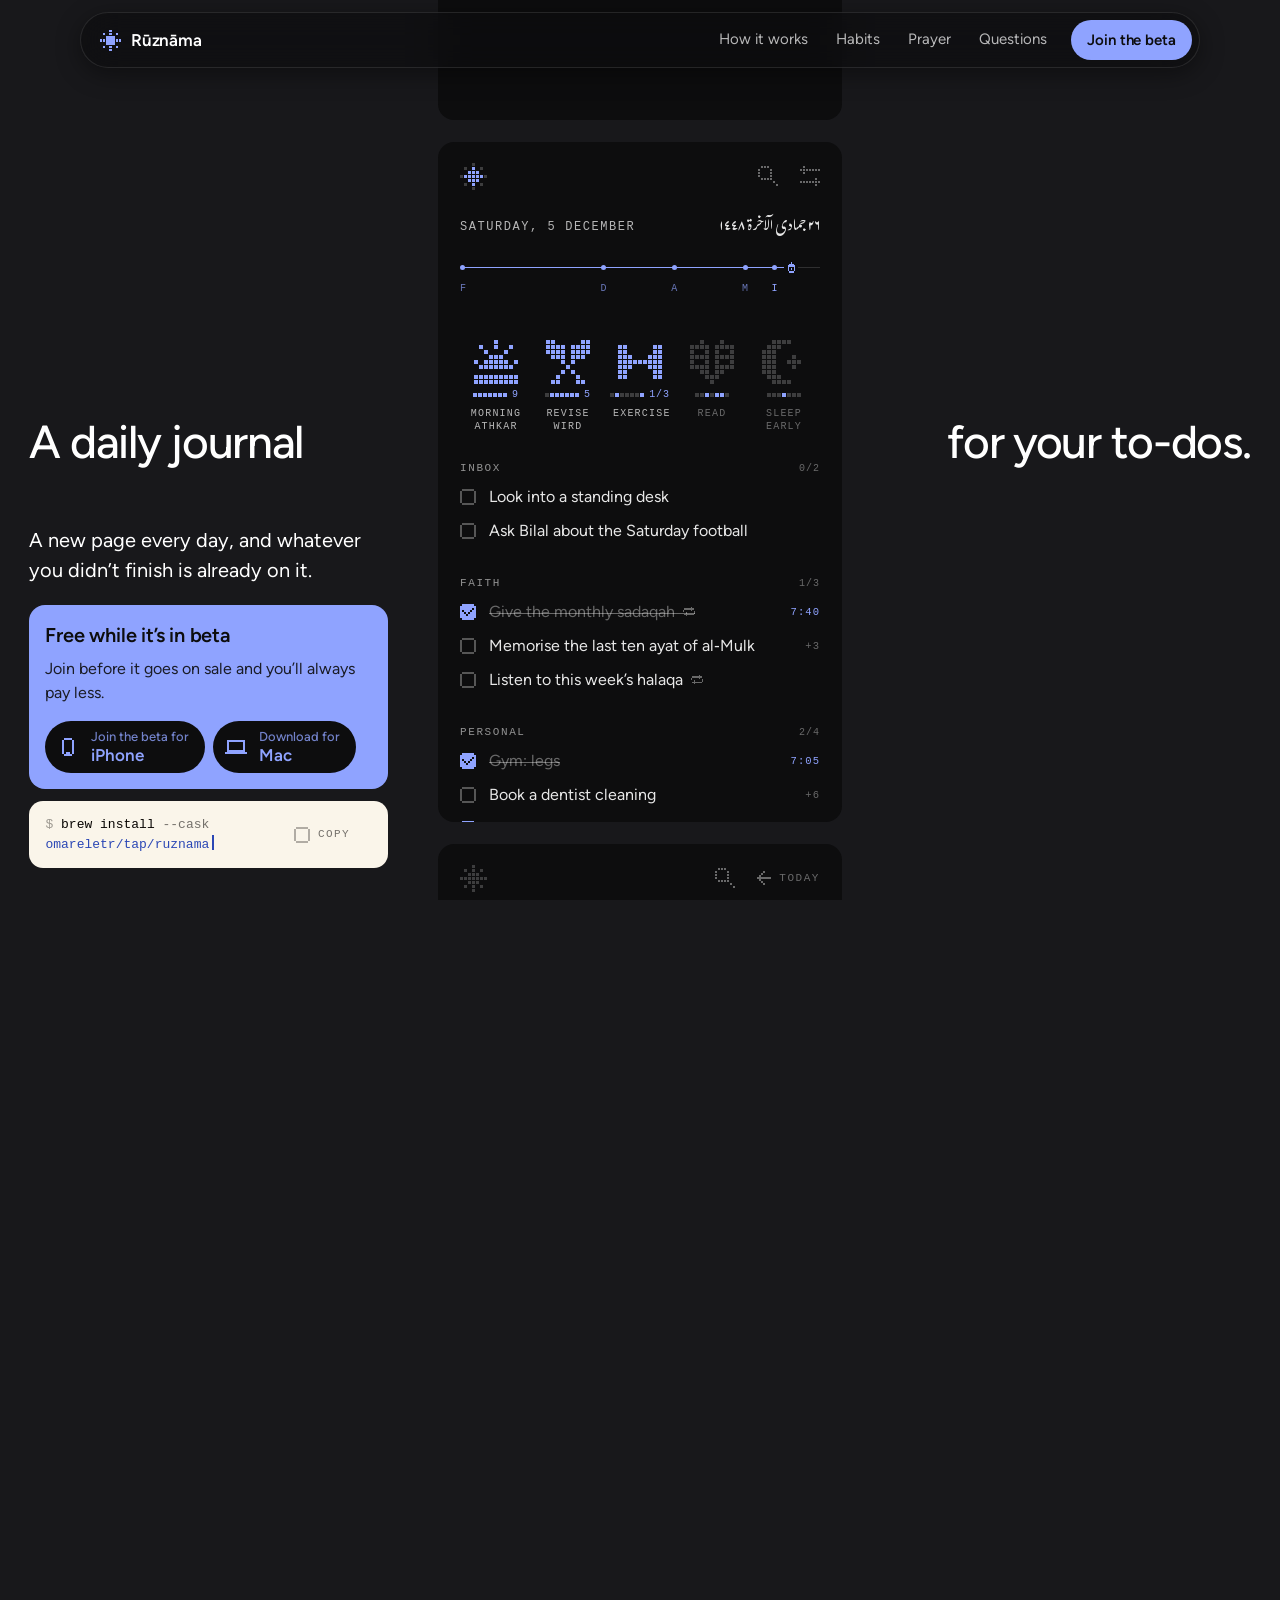
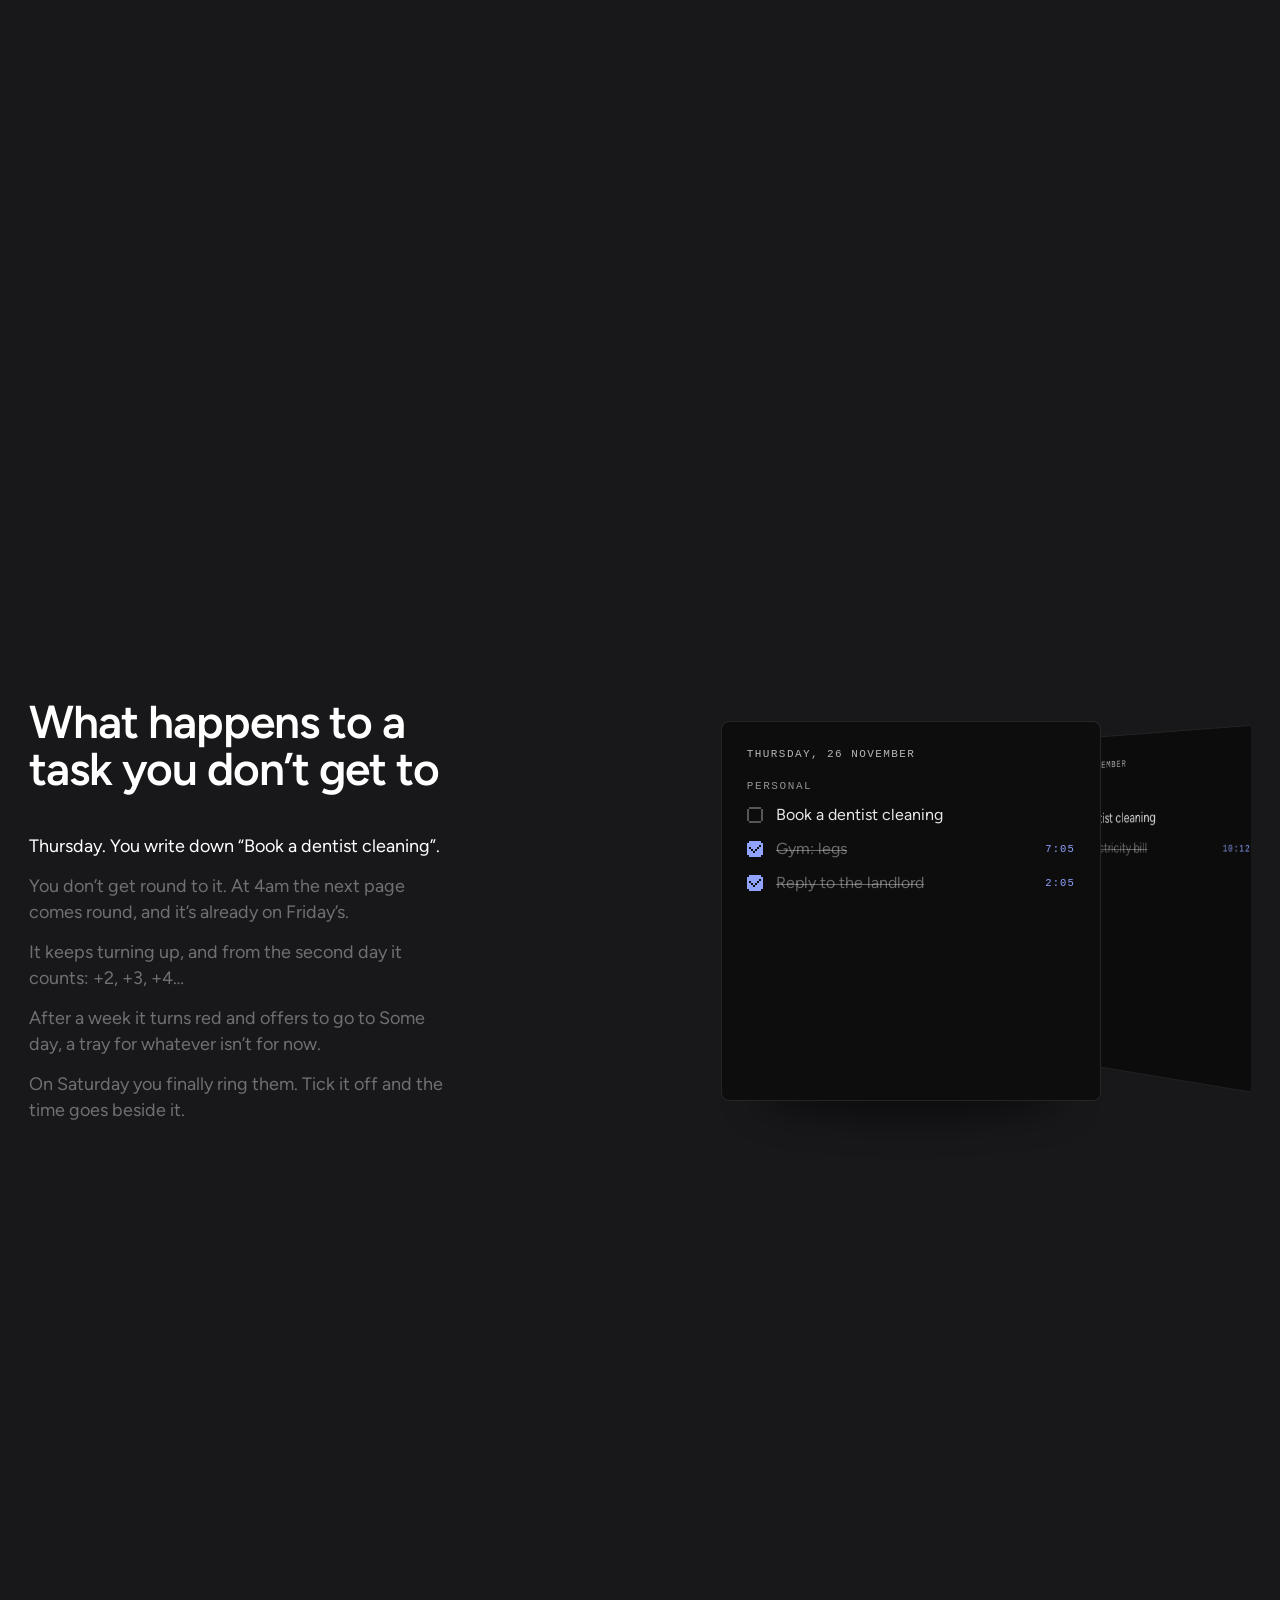
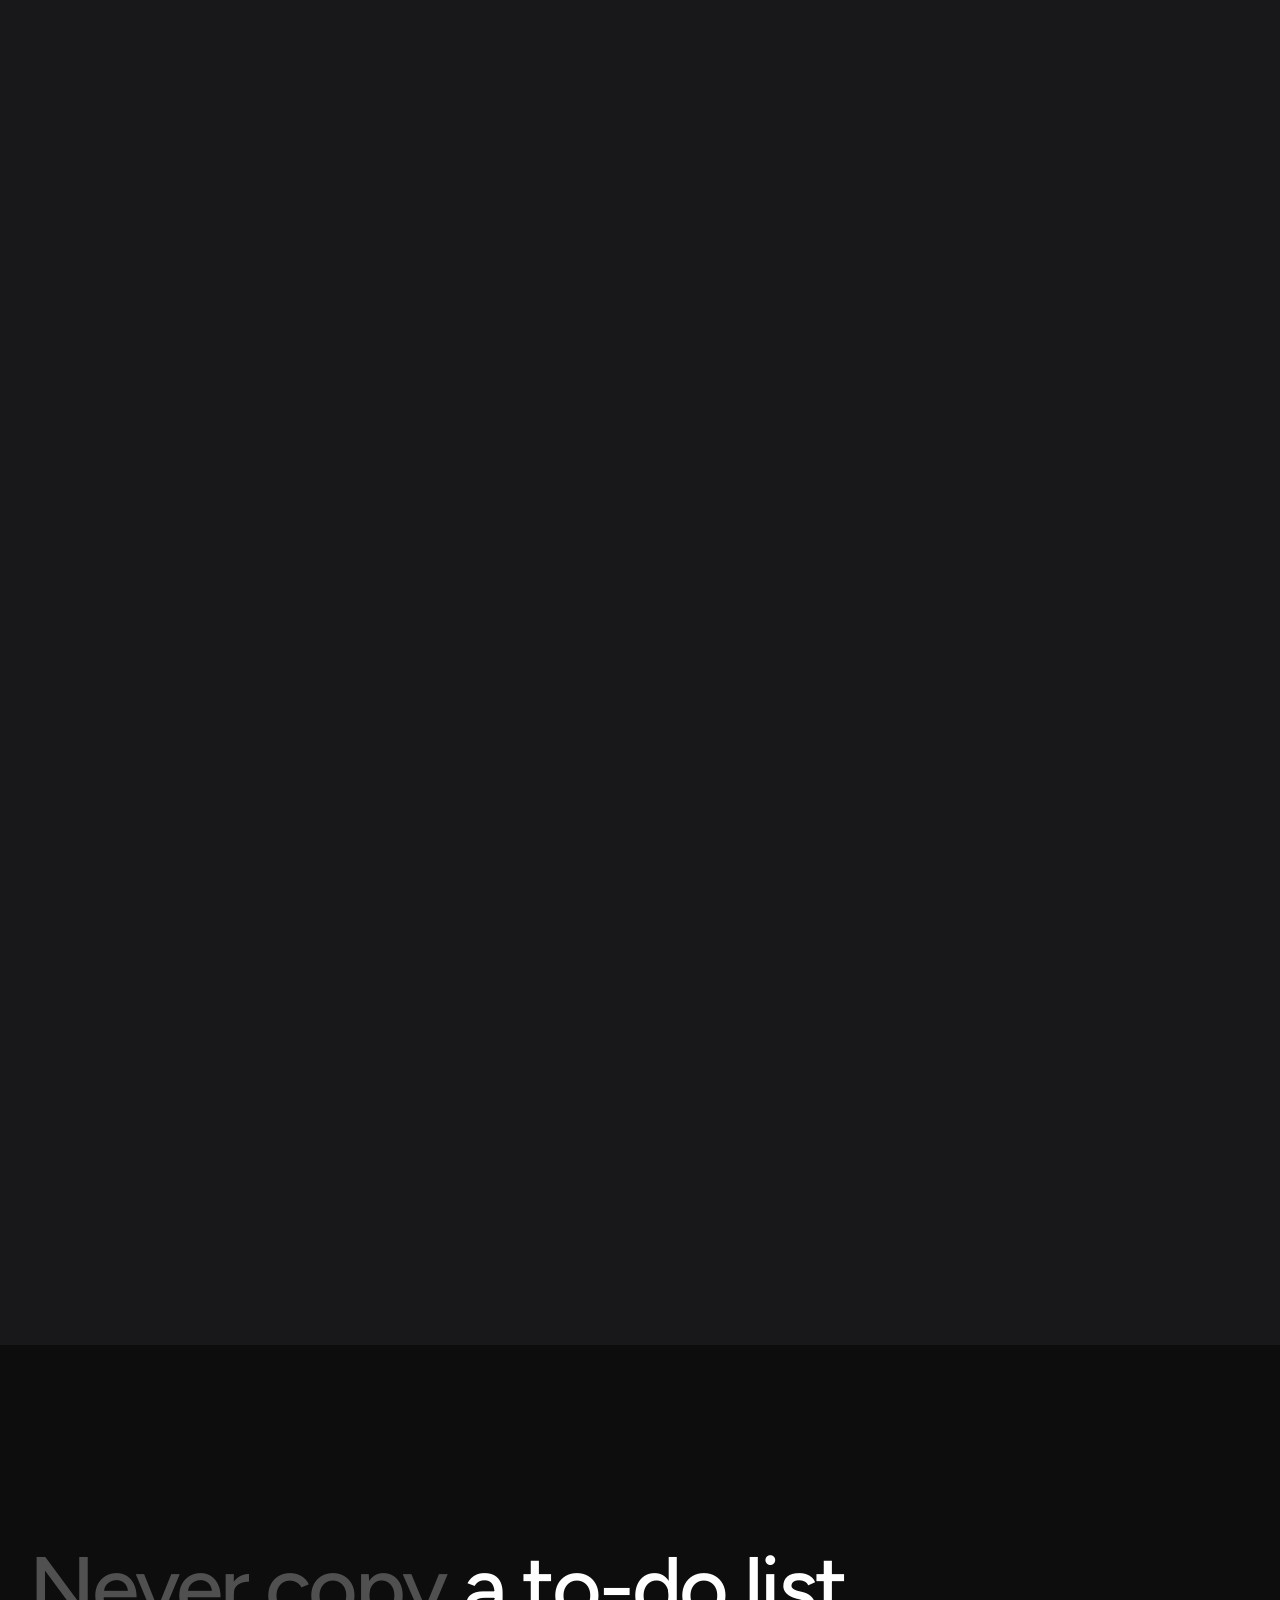
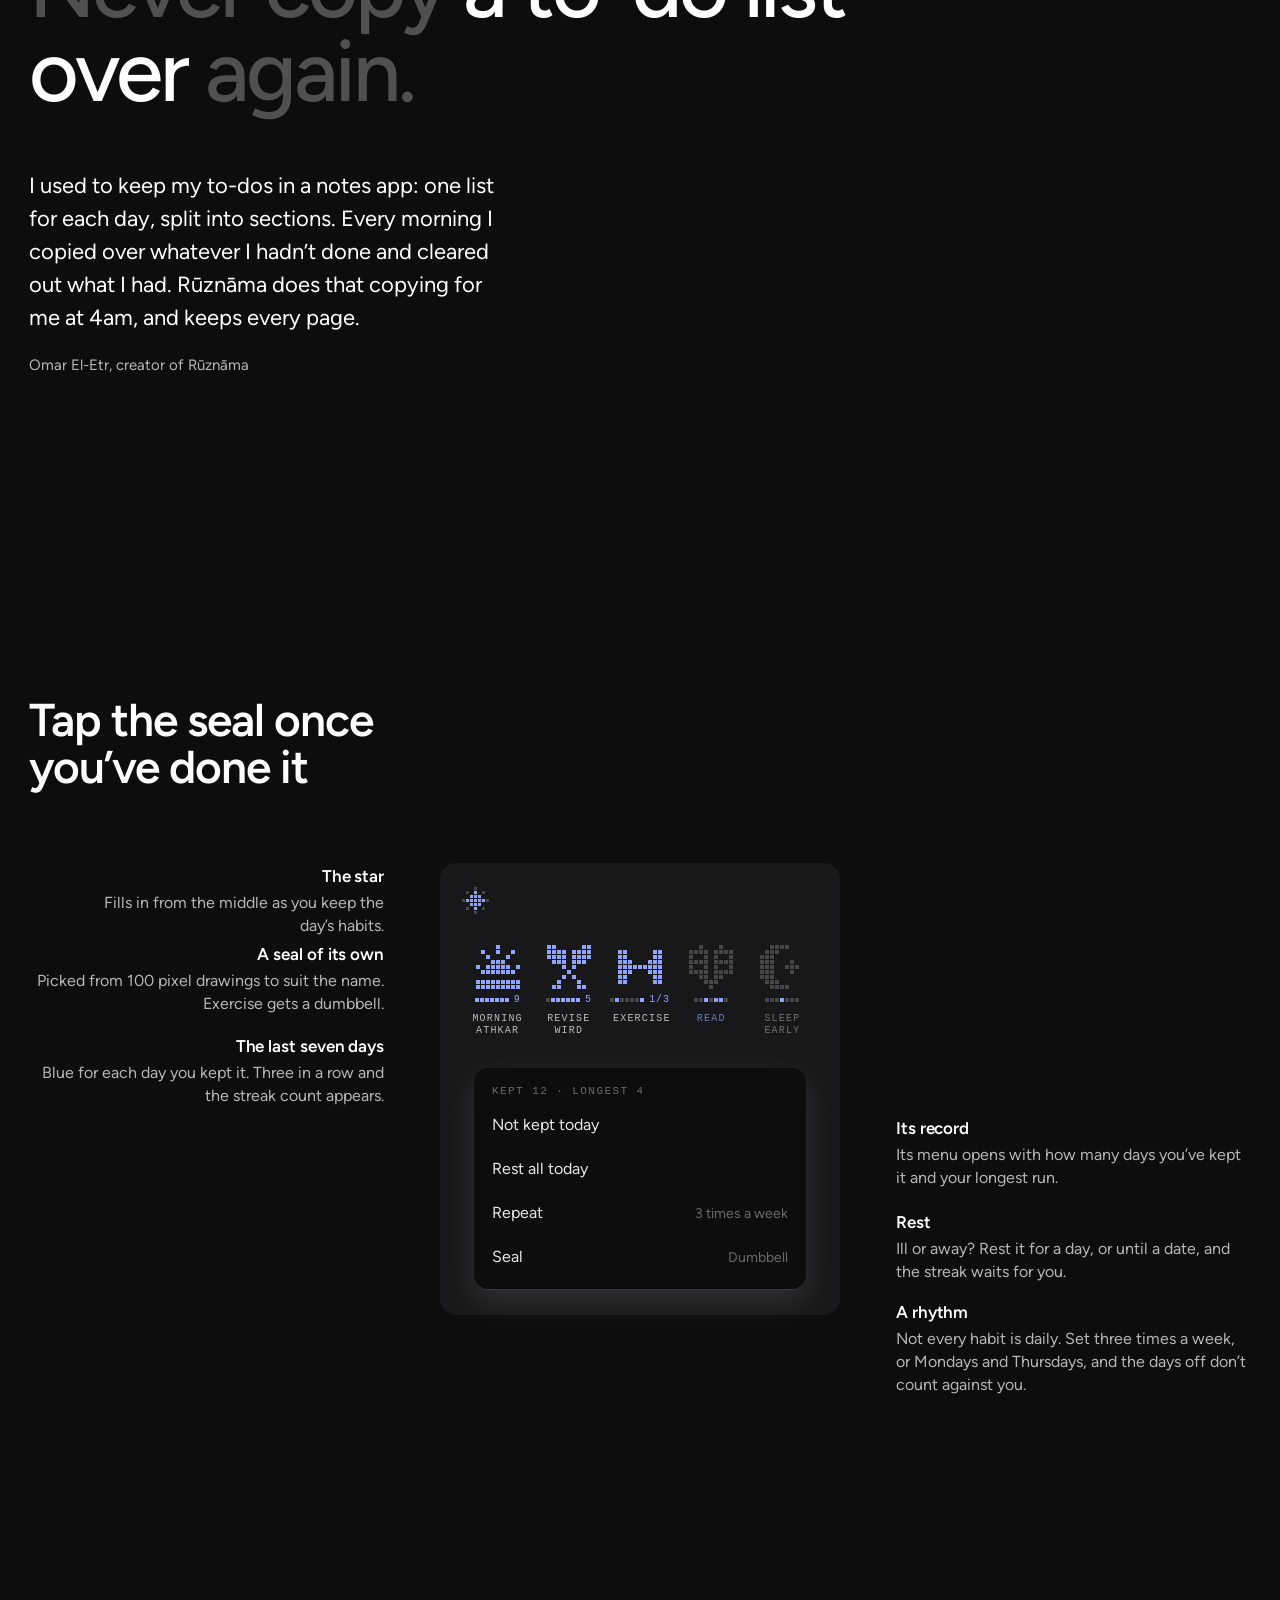
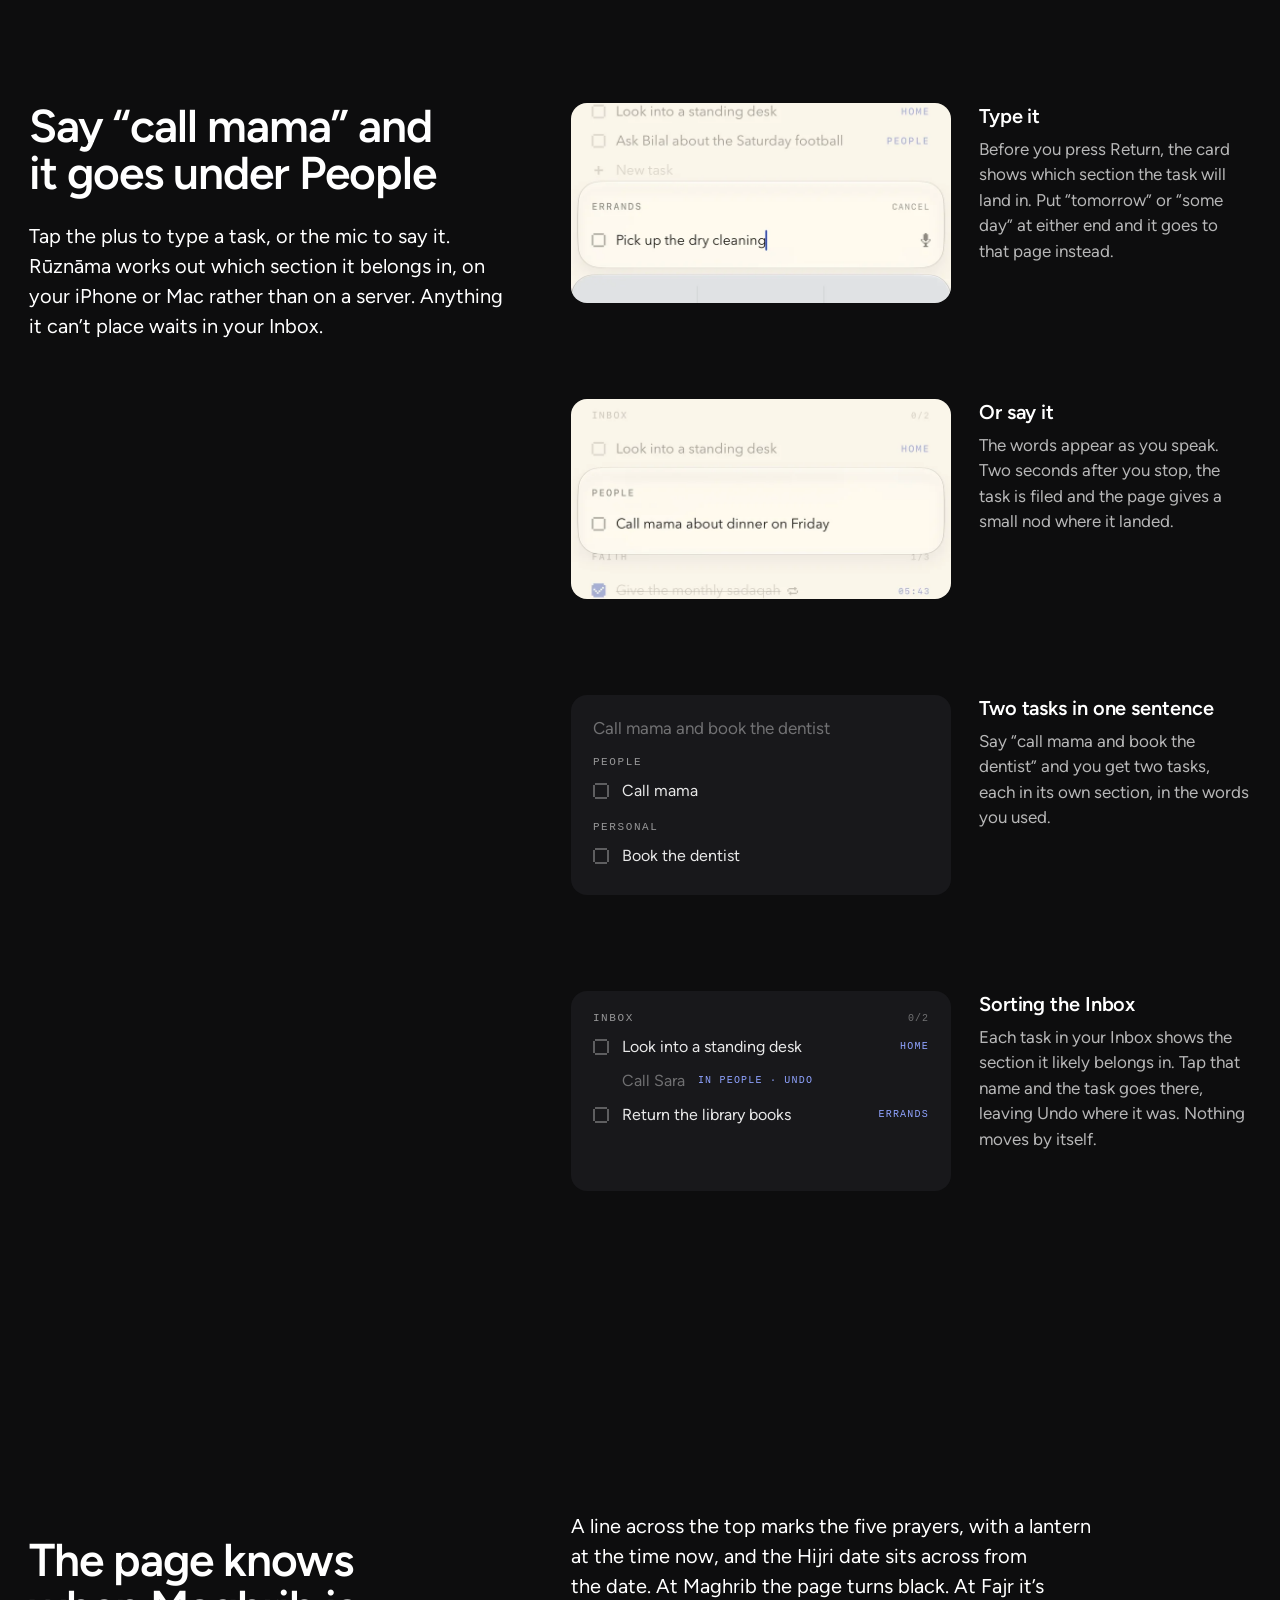
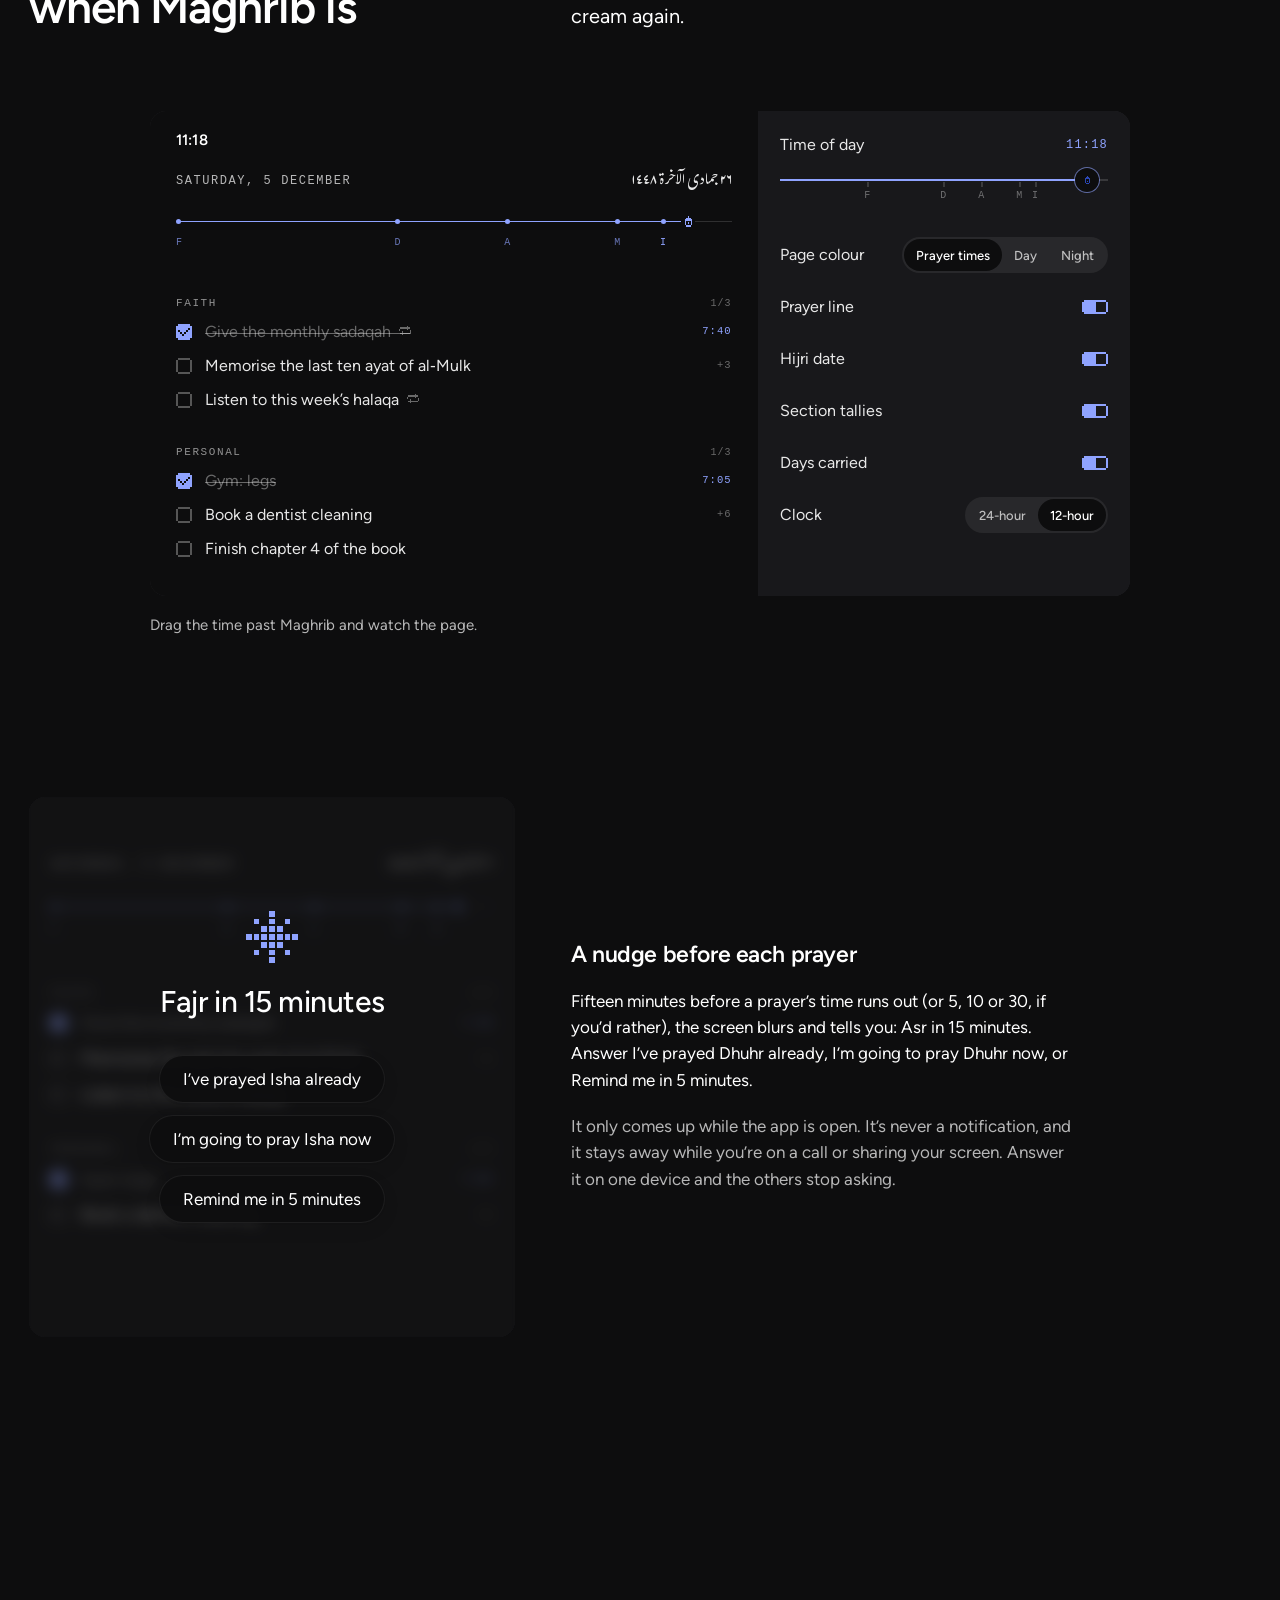
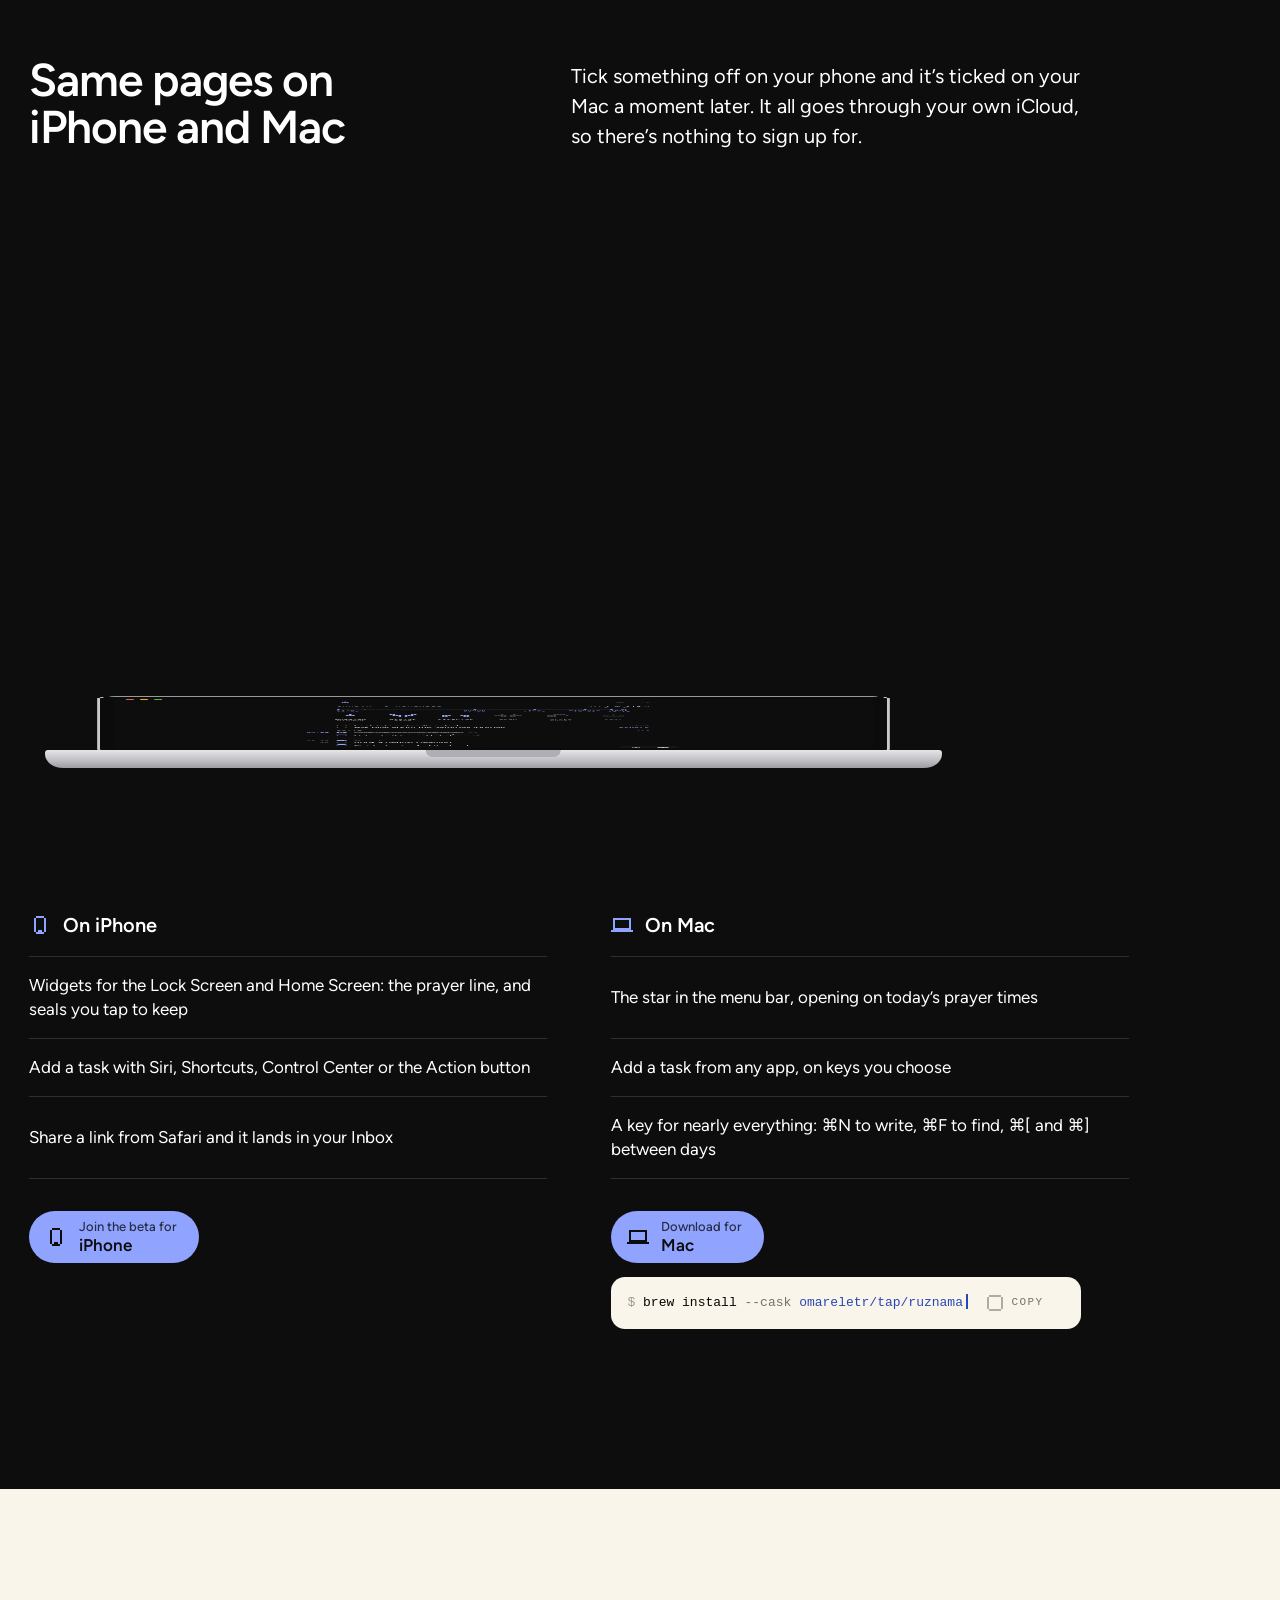
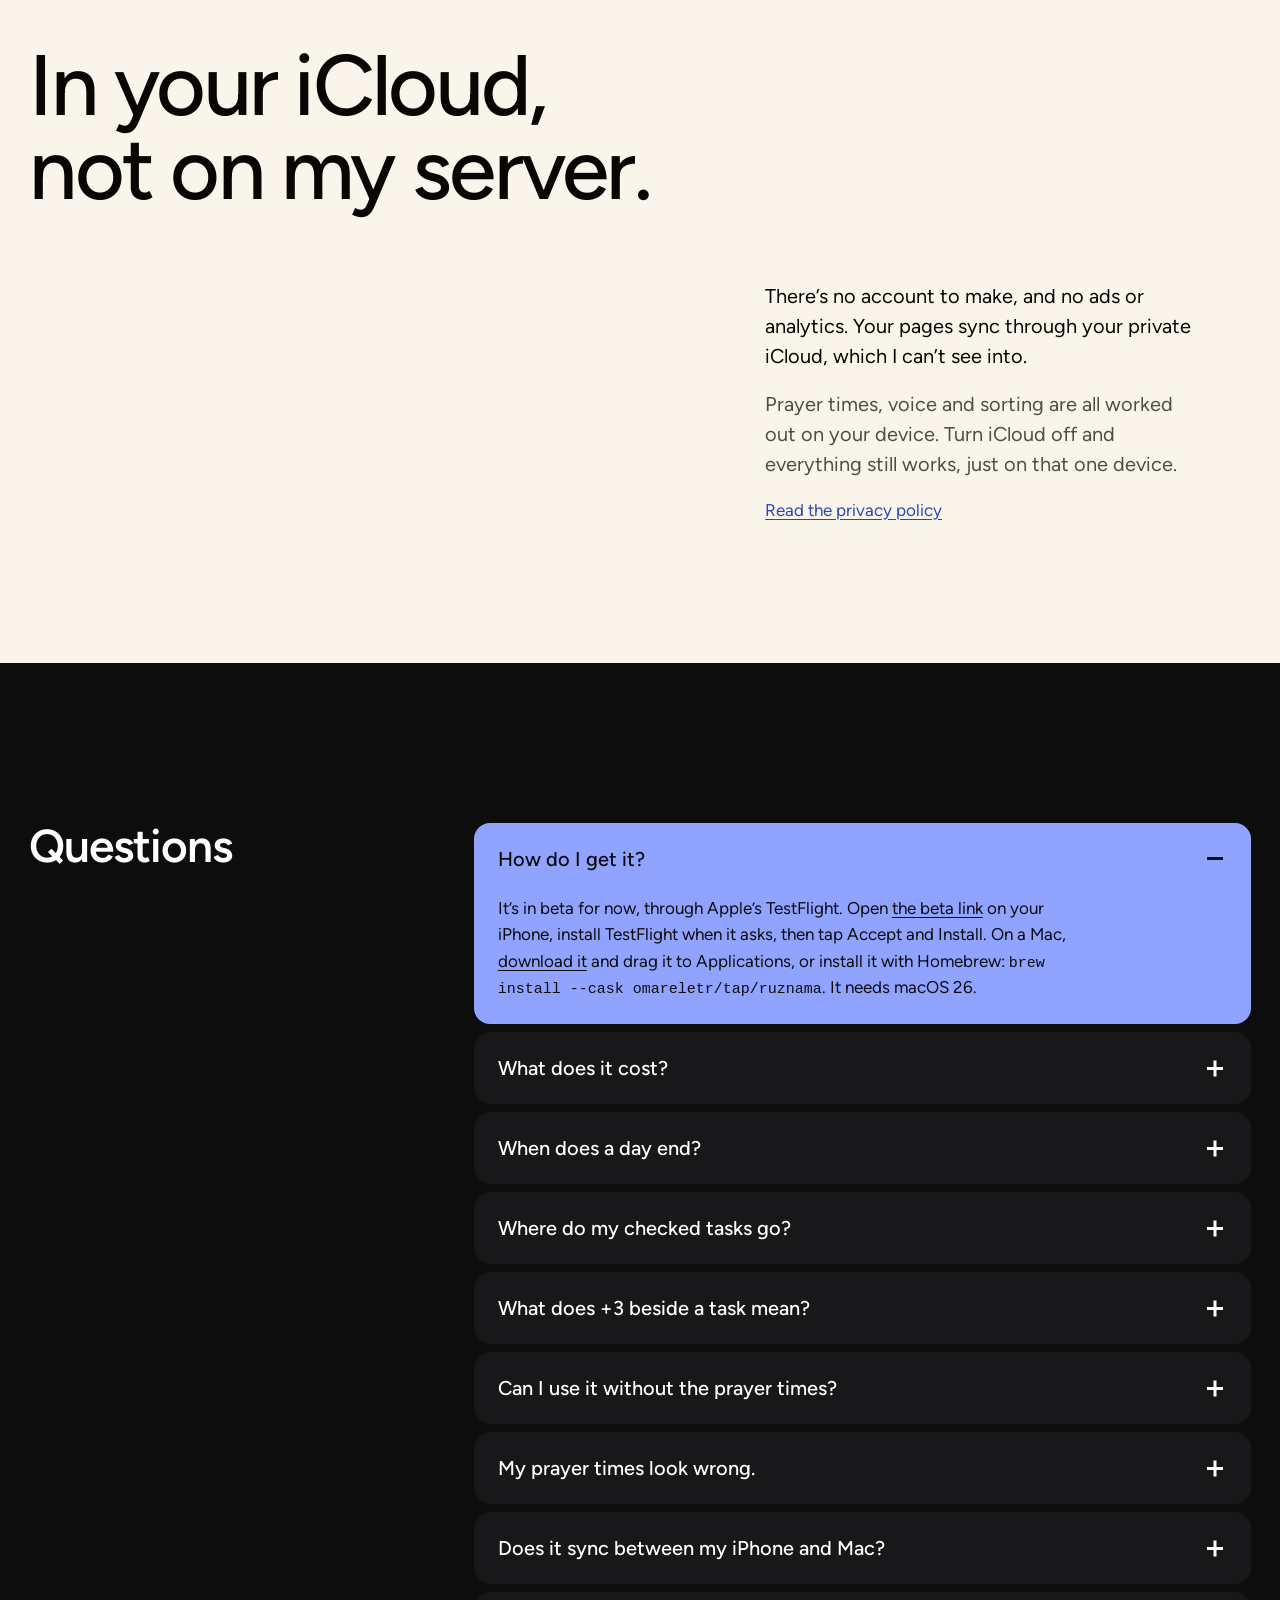
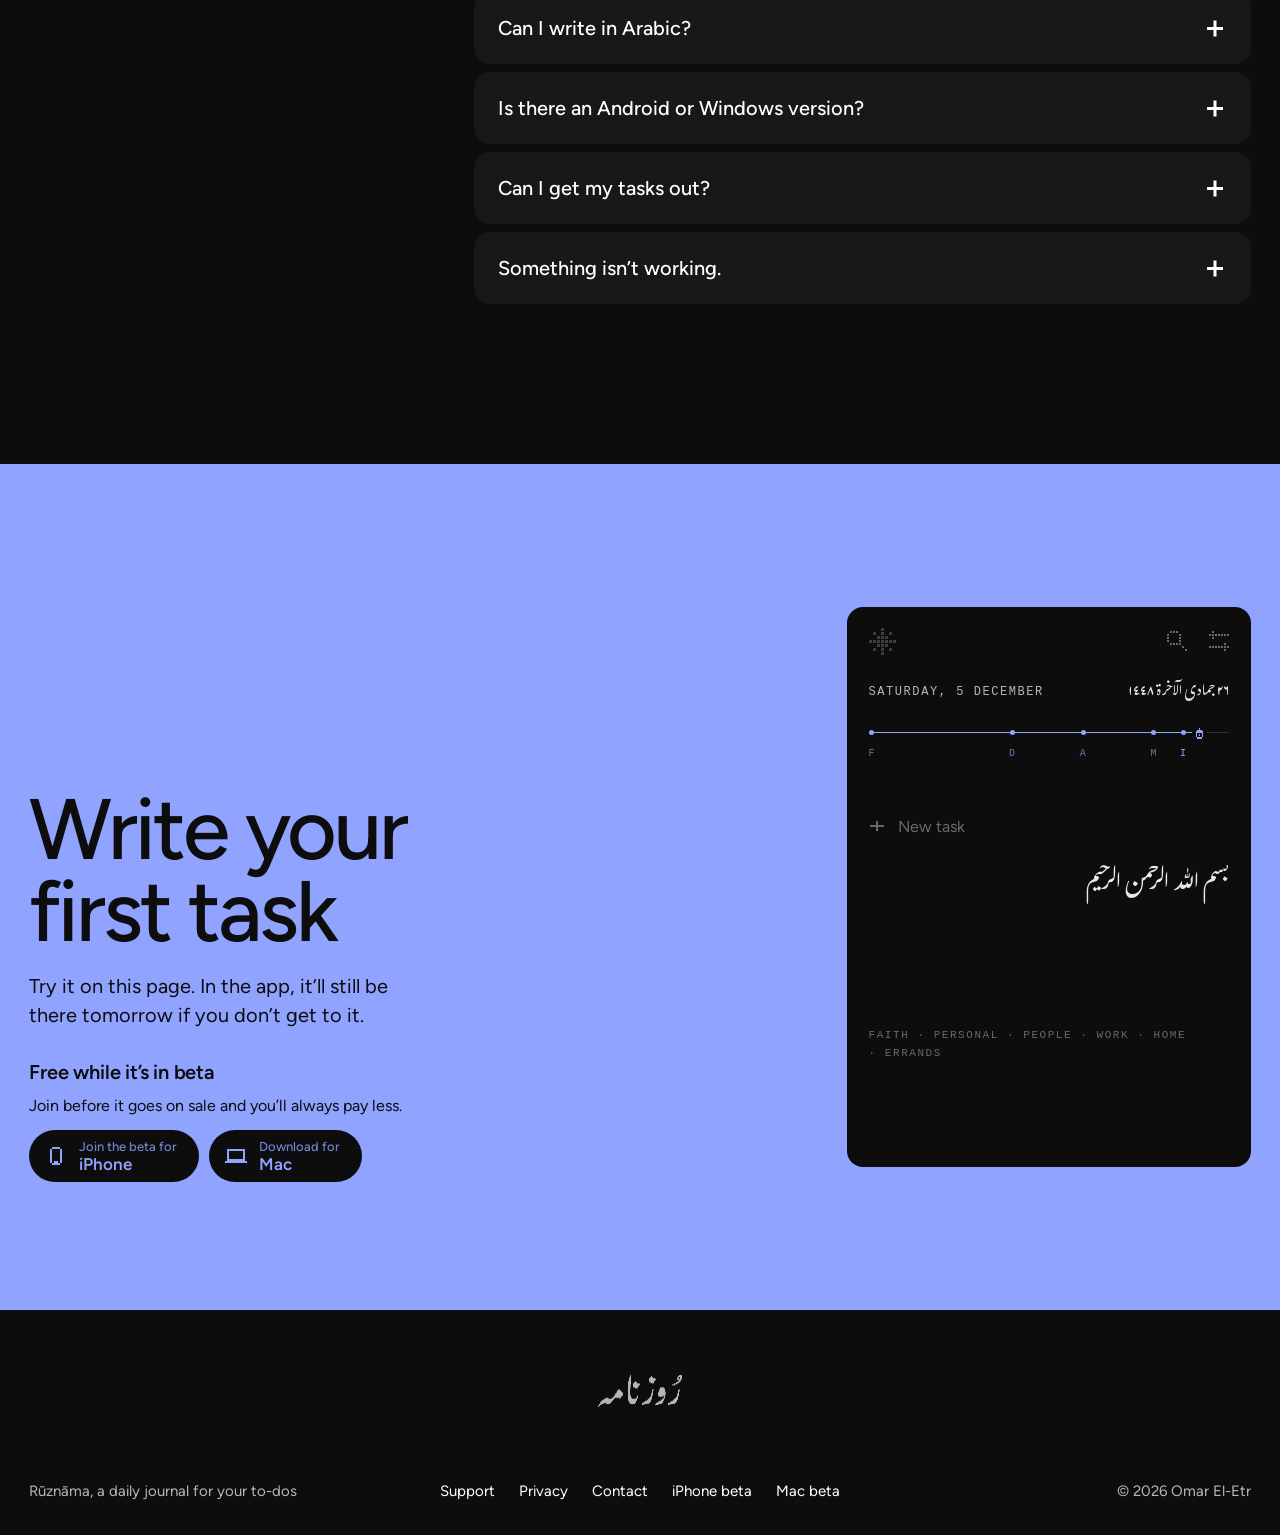
==== commit 657cb6ce: "Free in beta on a lapis field with the buttons, Homebrew up top as a small terminal The hero's grey " ====
--- a/index.html
+++ b/index.html
@@ -19,14 +19,14 @@
 <link rel="icon" href="favicon.svg" type="image/svg+xml">
 <link rel="apple-touch-icon" href="media/apple-touch-icon.png">
 <link rel="preload" href="fonts/gulzar-subset.woff2" as="font" type="font/woff2" crossorigin>
-<link rel="stylesheet" href="css/app.css?v=mw8h2xjx">
-<link rel="stylesheet" href="css/page.css?v=mw8h2xjx">
-<script src="sky.js?v=mw8h2xjx"></script>
+<link rel="stylesheet" href="css/app.css?v=mw8k8u9p">
+<link rel="stylesheet" href="css/page.css?v=mw8k8u9p">
+<script src="sky.js?v=mw8k8u9p"></script>
 <script src="vendor/gsap.min.js" defer></script>
 <script src="vendor/ScrollTrigger.min.js" defer></script>
 <script src="vendor/lenis.min.js" defer></script>
-<script src="js/page.js?v=mw8h2xjx" defer></script>
-<script src="js/motion.js?v=mw8h2xjx" defer></script>
+<script src="js/page.js?v=mw8k8u9p" defer></script>
+<script src="js/motion.js?v=mw8k8u9p" defer></script>
 <script type="application/ld+json">
 {"@context":"https://schema.org","@type":"SoftwareApplication","name":"Rūznāma","alternateName":"Ruznama","operatingSystem":"iOS, macOS","applicationCategory":"ProductivityApplication","description":"A daily journal for your to-dos. You get a new page every day, and anything you didn't finish moves onto it at 4am.","url":"https://ruznama.app/","installUrl":"https://testflight.apple.com/join/cyVZVRZA","author":{"@type":"Person","name":"Omar El-Etr"}}
 </script>
@@ -141,11 +141,10 @@
     <div class="hero-foot">
       <p class="hero-sub">A new page every day, and whatever you didn’t finish is already on it.</p>
       <div class="hero-act">
-        <div class="stores"><a class="store store-phone" href="https://testflight.apple.com/join/cyVZVRZA" aria-label="Join the iPhone beta on TestFlight"><svg class="px phone" viewBox="0 0 6 9" aria-hidden="true" focusable="false"><rect x="1" y="0" width="1" height="1"/><rect x="2" y="0" width="1" height="1"/><rect x="3" y="0" width="1" height="1"/><rect x="4" y="0" width="1" height="1"/><rect x="0" y="1" width="1" height="1"/><rect x="5" y="1" width="1" height="1"/><rect x="0" y="2" width="1" height="1"/><rect x="5" y="2" width="1" height="1"/><rect x="0" y="3" width="1" height="1"/><rect x="5" y="3" width="1" height="1"/><rect x="0" y="4" width="1" height="1"/><rect x="5" y="4" width="1" height="1"/><rect x="0" y="5" width="1" height="1"/><rect x="5" y="5" width="1" height="1"/><rect x="0" y="6" width="1" height="1"/><rect x="5" y="6" width="1" height="1"/><rect x="0" y="7" width="1" height="1"/><rect x="2" y="7" width="1" height="1"/><rect x="3" y="7" width="1" height="1"/><rect x="5" y="7" width="1" height="1"/><rect x="1" y="8" width="1" height="1"/><rect x="2" y="8" width="1" height="1"/><rect x="3" y="8" width="1" height="1"/><rect x="4" y="8" width="1" height="1"/></svg><span class="store-t"><small>Join the beta for</small>iPhone</span></a><a class="store store-mac" href="https://github.com/omareletr/homebrew-tap/releases/latest/download/Ruznama.dmg" aria-label="Download the Mac beta"><svg class="px mac" viewBox="0 0 11 7" aria-hidden="true" focusable="false"><rect x="1" y="0" width="1" height="1"/><rect x="2" y="0" width="1" height="1"/><rect x="3" y="0" width="1" height="1"/><rect x="4" y="0" width="1" height="1"/><rect x="5" y="0" width="1" height="1"/><rect x="6" y="0" width="1" height="1"/><rect x="7" y="0" width="1" height="1"/><rect x="8" y="0" width="1" height="1"/><rect x="9" y="0" width="1" height="1"/><rect x="1" y="1" width="1" height="1"/><rect x="9" y="1" width="1" height="1"/><rect x="1" y="2" width="1" height="1"/><rect x="9" y="2" width="1" height="1"/><rect x="1" y="3" width="1" height="1"/><rect x="9" y="3" width="1" height="1"/><rect x="1" y="4" width="1" height="1"/><rect x="9" y="4" width="1" height="1"/><rect x="1" y="5" width="1" height="1"/><rect x="2" y="5" width="1" height="1"/><rect x="3" y="5" width="1" height="1"/><rect x="4" y="5" width="1" height="1"/><rect x="5" y="5" width="1" height="1"/><rect x="6" y="5" width="1" height="1"/><rect x="7" y="5" width="1" height="1"/><rect x="8" y="5" width="1" height="1"/><rect x="9" y="5" width="1" height="1"/><rect x="0" y="6" width="1" height="1"/><rect x="1" y="6" width="1" height="1"/><rect x="2" y="6" width="1" height="1"/><rect x="3" y="6" width="1" height="1"/><rect x="4" y="6" width="1" height="1"/><rect x="5" y="6" width="1" height="1"/><rect x="6" y="6" width="1" height="1"/><rect x="7" y="6" width="1" height="1"/><rect x="8" y="6" width="1" height="1"/><rect x="9" y="6" width="1" height="1"/><rect x="10" y="6" width="1" height="1"/></svg><span class="store-t"><small>Download for</small>Mac</span></a></div>
-        <span class="hero-for">In beta for iPhone and Mac, with no ads and nothing to sign up for. Join now and you’ll pay less for it, for good, once it goes on sale.</span>
-      </div>
-    </div>
-    <p class="hero-note" data-place>This is today’s page, with today’s date. Try ticking something off.</p>
+        <div class="offer-field tone-lapis"><p class="offer-h">Free while it’s in beta</p><p class="offer-t">Join before it goes on sale and you’ll always pay less.</p><div class="stores"><a class="store store-phone" href="https://testflight.apple.com/join/cyVZVRZA" aria-label="Join the iPhone beta on TestFlight"><svg class="px phone" viewBox="0 0 6 9" aria-hidden="true" focusable="false"><rect x="1" y="0" width="1" height="1"/><rect x="2" y="0" width="1" height="1"/><rect x="3" y="0" width="1" height="1"/><rect x="4" y="0" width="1" height="1"/><rect x="0" y="1" width="1" height="1"/><rect x="5" y="1" width="1" height="1"/><rect x="0" y="2" width="1" height="1"/><rect x="5" y="2" width="1" height="1"/><rect x="0" y="3" width="1" height="1"/><rect x="5" y="3" width="1" height="1"/><rect x="0" y="4" width="1" height="1"/><rect x="5" y="4" width="1" height="1"/><rect x="0" y="5" width="1" height="1"/><rect x="5" y="5" width="1" height="1"/><rect x="0" y="6" width="1" height="1"/><rect x="5" y="6" width="1" height="1"/><rect x="0" y="7" width="1" height="1"/><rect x="2" y="7" width="1" height="1"/><rect x="3" y="7" width="1" height="1"/><rect x="5" y="7" width="1" height="1"/><rect x="1" y="8" width="1" height="1"/><rect x="2" y="8" width="1" height="1"/><rect x="3" y="8" width="1" height="1"/><rect x="4" y="8" width="1" height="1"/></svg><span class="store-t"><small>Join the beta for</small>iPhone</span></a><a class="store store-mac" href="https://github.com/omareletr/homebrew-tap/releases/latest/download/Ruznama.dmg" aria-label="Download the Mac beta"><svg class="px mac" viewBox="0 0 11 7" aria-hidden="true" focusable="false"><rect x="1" y="0" width="1" height="1"/><rect x="2" y="0" width="1" height="1"/><rect x="3" y="0" width="1" height="1"/><rect x="4" y="0" width="1" height="1"/><rect x="5" y="0" width="1" height="1"/><rect x="6" y="0" width="1" height="1"/><rect x="7" y="0" width="1" height="1"/><rect x="8" y="0" width="1" height="1"/><rect x="9" y="0" width="1" height="1"/><rect x="1" y="1" width="1" height="1"/><rect x="9" y="1" width="1" height="1"/><rect x="1" y="2" width="1" height="1"/><rect x="9" y="2" width="1" height="1"/><rect x="1" y="3" width="1" height="1"/><rect x="9" y="3" width="1" height="1"/><rect x="1" y="4" width="1" height="1"/><rect x="9" y="4" width="1" height="1"/><rect x="1" y="5" width="1" height="1"/><rect x="2" y="5" width="1" height="1"/><rect x="3" y="5" width="1" height="1"/><rect x="4" y="5" width="1" height="1"/><rect x="5" y="5" width="1" height="1"/><rect x="6" y="5" width="1" height="1"/><rect x="7" y="5" width="1" height="1"/><rect x="8" y="5" width="1" height="1"/><rect x="9" y="5" width="1" height="1"/><rect x="0" y="6" width="1" height="1"/><rect x="1" y="6" width="1" height="1"/><rect x="2" y="6" width="1" height="1"/><rect x="3" y="6" width="1" height="1"/><rect x="4" y="6" width="1" height="1"/><rect x="5" y="6" width="1" height="1"/><rect x="6" y="6" width="1" height="1"/><rect x="7" y="6" width="1" height="1"/><rect x="8" y="6" width="1" height="1"/><rect x="9" y="6" width="1" height="1"/><rect x="10" y="6" width="1" height="1"/></svg><span class="store-t"><small>Download for</small>Mac</span></a></div></div>
+        <div class="brew tone-flip"><code class="brew-cmd"><span class="brew-p" aria-hidden="true">$</span> <span class="brew-verb">brew install</span> <span class="brew-flag nw">--cask</span> <span class="brew-arg">omareletr/tap/ruznama</span><i class="brew-caret" aria-hidden="true"></i></code><button class="brew-copy" type="button" data-copy="brew install --cask omareletr/tap/ruznama" aria-label="Copy the Homebrew command"><span class="bx-m"><svg class="px bx-open" viewBox="0 0 8 8" aria-hidden="true" focusable="false"><rect x="1" y="0" width="1" height="1"/><rect x="2" y="0" width="1" height="1"/><rect x="3" y="0" width="1" height="1"/><rect x="4" y="0" width="1" height="1"/><rect x="5" y="0" width="1" height="1"/><rect x="6" y="0" width="1" height="1"/><rect x="0" y="1" width="1" height="1"/><rect x="7" y="1" width="1" height="1"/><rect x="0" y="2" width="1" height="1"/><rect x="7" y="2" width="1" height="1"/><rect x="0" y="3" width="1" height="1"/><rect x="7" y="3" width="1" height="1"/><rect x="0" y="4" width="1" height="1"/><rect x="7" y="4" width="1" height="1"/><rect x="0" y="5" width="1" height="1"/><rect x="7" y="5" width="1" height="1"/><rect x="0" y="6" width="1" height="1"/><rect x="7" y="6" width="1" height="1"/><rect x="1" y="7" width="1" height="1"/><rect x="2" y="7" width="1" height="1"/><rect x="3" y="7" width="1" height="1"/><rect x="4" y="7" width="1" height="1"/><rect x="5" y="7" width="1" height="1"/><rect x="6" y="7" width="1" height="1"/></svg><svg class="px bx-done" viewBox="0 0 8 8" aria-hidden="true" focusable="false"><rect x="3" y="3" width="1" height="1" style="--d:1ms;--r:215ms"/><rect x="4" y="3" width="1" height="1" style="--d:3ms;--r:199ms"/><rect x="3" y="4" width="1" height="1" style="--d:6ms;--r:187ms"/><rect x="3" y="2" width="1" height="1" style="--d:8ms;--r:178ms"/><rect x="4" y="2" width="1" height="1" style="--d:10ms;--r:170ms"/><rect x="2" y="3" width="1" height="1" style="--d:13ms;--r:163ms"/><rect x="5" y="4" width="1" height="1" style="--d:15ms;--r:157ms"/><rect x="4" y="5" width="1" height="1" style="--d:17ms;--r:151ms"/><rect x="2" y="2" width="1" height="1" style="--d:20ms;--r:145ms"/><rect x="5" y="2" width="1" height="1" style="--d:22ms;--r:140ms"/><rect x="2" y="5" width="1" height="1" style="--d:25ms;--r:134ms"/><rect x="5" y="5" width="1" height="1" style="--d:27ms;--r:129ms"/><rect x="3" y="1" width="1" height="1" style="--d:30ms;--r:125ms"/><rect x="4" y="1" width="1" height="1" style="--d:32ms;--r:120ms"/><rect x="6" y="3" width="1" height="1" style="--d:35ms;--r:116ms"/><rect x="1" y="4" width="1" height="1" style="--d:37ms;--r:112ms"/><rect x="6" y="4" width="1" height="1" style="--d:40ms;--r:108ms"/><rect x="3" y="6" width="1" height="1" style="--d:43ms;--r:104ms"/><rect x="4" y="6" width="1" height="1" style="--d:46ms;--r:100ms"/><rect x="2" y="1" width="1" height="1" style="--d:48ms;--r:96ms"/><rect x="5" y="1" width="1" height="1" style="--d:51ms;--r:92ms"/><rect x="1" y="2" width="1" height="1" style="--d:54ms;--r:89ms"/><rect x="1" y="5" width="1" height="1" style="--d:57ms;--r:85ms"/><rect x="6" y="5" width="1" height="1" style="--d:60ms;--r:82ms"/><rect x="2" y="6" width="1" height="1" style="--d:63ms;--r:79ms"/><rect x="5" y="6" width="1" height="1" style="--d:66ms;--r:75ms"/><rect x="3" y="0" width="1" height="1" style="--d:69ms;--r:72ms"/><rect x="4" y="0" width="1" height="1" style="--d:72ms;--r:69ms"/><rect x="1" y="1" width="1" height="1" style="--d:75ms;--r:66ms"/><rect x="6" y="1" width="1" height="1" style="--d:79ms;--r:63ms"/><rect x="0" y="3" width="1" height="1" style="--d:82ms;--r:60ms"/><rect x="7" y="3" width="1" height="1" style="--d:85ms;--r:57ms"/><rect x="0" y="4" width="1" height="1" style="--d:89ms;--r:54ms"/><rect x="7" y="4" width="1" height="1" style="--d:92ms;--r:51ms"/><rect x="1" y="6" width="1" height="1" style="--d:96ms;--r:48ms"/><rect x="6" y="6" width="1" height="1" style="--d:100ms;--r:46ms"/><rect x="3" y="7" width="1" height="1" style="--d:104ms;--r:43ms"/><rect x="4" y="7" width="1" height="1" style="--d:108ms;--r:40ms"/><rect x="2" y="0" width="1" height="1" style="--d:112ms;--r:37ms"/><rect x="5" y="0" width="1" height="1" style="--d:116ms;--r:35ms"/><rect x="0" y="2" width="1" height="1" style="--d:120ms;--r:32ms"/><rect x="7" y="2" width="1" height="1" style="--d:125ms;--r:30ms"/><rect x="0" y="5" width="1" height="1" style="--d:129ms;--r:27ms"/><rect x="7" y="5" width="1" height="1" style="--d:134ms;--r:25ms"/><rect x="2" y="7" width="1" height="1" style="--d:140ms;--r:22ms"/><rect x="5" y="7" width="1" height="1" style="--d:145ms;--r:20ms"/><rect x="1" y="0" width="1" height="1" style="--d:151ms;--r:17ms"/><rect x="6" y="0" width="1" height="1" style="--d:157ms;--r:15ms"/><rect x="0" y="1" width="1" height="1" style="--d:163ms;--r:13ms"/><rect x="7" y="1" width="1" height="1" style="--d:170ms;--r:10ms"/><rect x="0" y="6" width="1" height="1" style="--d:178ms;--r:8ms"/><rect x="7" y="6" width="1" height="1" style="--d:187ms;--r:6ms"/><rect x="1" y="7" width="1" height="1" style="--d:199ms;--r:3ms"/><rect x="6" y="7" width="1" height="1" style="--d:215ms;--r:1ms"/></svg></span><span class="brew-copy-t">Copy</span></button></div>
+      </div>
+    </div>
   </div>
 </section>
 
@@ -365,7 +364,7 @@
         <li>Add a task from any app, on keys you choose</li>
         <li>A key for nearly everything: ⌘N to write, ⌘F to find, ⌘[ and ⌘] between days</li>
       </ul>
-      <div class="both-get"><a class="store store-mac" href="https://github.com/omareletr/homebrew-tap/releases/latest/download/Ruznama.dmg" aria-label="Download the Mac beta"><svg class="px mac" viewBox="0 0 11 7" aria-hidden="true" focusable="false"><rect x="1" y="0" width="1" height="1"/><rect x="2" y="0" width="1" height="1"/><rect x="3" y="0" width="1" height="1"/><rect x="4" y="0" width="1" height="1"/><rect x="5" y="0" width="1" height="1"/><rect x="6" y="0" width="1" height="1"/><rect x="7" y="0" width="1" height="1"/><rect x="8" y="0" width="1" height="1"/><rect x="9" y="0" width="1" height="1"/><rect x="1" y="1" width="1" height="1"/><rect x="9" y="1" width="1" height="1"/><rect x="1" y="2" width="1" height="1"/><rect x="9" y="2" width="1" height="1"/><rect x="1" y="3" width="1" height="1"/><rect x="9" y="3" width="1" height="1"/><rect x="1" y="4" width="1" height="1"/><rect x="9" y="4" width="1" height="1"/><rect x="1" y="5" width="1" height="1"/><rect x="2" y="5" width="1" height="1"/><rect x="3" y="5" width="1" height="1"/><rect x="4" y="5" width="1" height="1"/><rect x="5" y="5" width="1" height="1"/><rect x="6" y="5" width="1" height="1"/><rect x="7" y="5" width="1" height="1"/><rect x="8" y="5" width="1" height="1"/><rect x="9" y="5" width="1" height="1"/><rect x="0" y="6" width="1" height="1"/><rect x="1" y="6" width="1" height="1"/><rect x="2" y="6" width="1" height="1"/><rect x="3" y="6" width="1" height="1"/><rect x="4" y="6" width="1" height="1"/><rect x="5" y="6" width="1" height="1"/><rect x="6" y="6" width="1" height="1"/><rect x="7" y="6" width="1" height="1"/><rect x="8" y="6" width="1" height="1"/><rect x="9" y="6" width="1" height="1"/><rect x="10" y="6" width="1" height="1"/></svg><span class="store-t"><small>Download for</small>Mac</span></a><div class="brew"><code class="brew-cmd"><span class="brew-p" aria-hidden="true">$ </span>brew install <span class="nw">--cask</span> omareletr/tap/ruznama</code><button class="brew-copy" type="button" data-copy="brew install --cask omareletr/tap/ruznama">Copy</button></div></div>
+      <div class="both-get"><a class="store store-mac" href="https://github.com/omareletr/homebrew-tap/releases/latest/download/Ruznama.dmg" aria-label="Download the Mac beta"><svg class="px mac" viewBox="0 0 11 7" aria-hidden="true" focusable="false"><rect x="1" y="0" width="1" height="1"/><rect x="2" y="0" width="1" height="1"/><rect x="3" y="0" width="1" height="1"/><rect x="4" y="0" width="1" height="1"/><rect x="5" y="0" width="1" height="1"/><rect x="6" y="0" width="1" height="1"/><rect x="7" y="0" width="1" height="1"/><rect x="8" y="0" width="1" height="1"/><rect x="9" y="0" width="1" height="1"/><rect x="1" y="1" width="1" height="1"/><rect x="9" y="1" width="1" height="1"/><rect x="1" y="2" width="1" height="1"/><rect x="9" y="2" width="1" height="1"/><rect x="1" y="3" width="1" height="1"/><rect x="9" y="3" width="1" height="1"/><rect x="1" y="4" width="1" height="1"/><rect x="9" y="4" width="1" height="1"/><rect x="1" y="5" width="1" height="1"/><rect x="2" y="5" width="1" height="1"/><rect x="3" y="5" width="1" height="1"/><rect x="4" y="5" width="1" height="1"/><rect x="5" y="5" width="1" height="1"/><rect x="6" y="5" width="1" height="1"/><rect x="7" y="5" width="1" height="1"/><rect x="8" y="5" width="1" height="1"/><rect x="9" y="5" width="1" height="1"/><rect x="0" y="6" width="1" height="1"/><rect x="1" y="6" width="1" height="1"/><rect x="2" y="6" width="1" height="1"/><rect x="3" y="6" width="1" height="1"/><rect x="4" y="6" width="1" height="1"/><rect x="5" y="6" width="1" height="1"/><rect x="6" y="6" width="1" height="1"/><rect x="7" y="6" width="1" height="1"/><rect x="8" y="6" width="1" height="1"/><rect x="9" y="6" width="1" height="1"/><rect x="10" y="6" width="1" height="1"/></svg><span class="store-t"><small>Download for</small>Mac</span></a><div class="brew tone-flip"><code class="brew-cmd"><span class="brew-p" aria-hidden="true">$</span> <span class="brew-verb">brew install</span> <span class="brew-flag nw">--cask</span> <span class="brew-arg">omareletr/tap/ruznama</span><i class="brew-caret" aria-hidden="true"></i></code><button class="brew-copy" type="button" data-copy="brew install --cask omareletr/tap/ruznama" aria-label="Copy the Homebrew command"><span class="bx-m"><svg class="px bx-open" viewBox="0 0 8 8" aria-hidden="true" focusable="false"><rect x="1" y="0" width="1" height="1"/><rect x="2" y="0" width="1" height="1"/><rect x="3" y="0" width="1" height="1"/><rect x="4" y="0" width="1" height="1"/><rect x="5" y="0" width="1" height="1"/><rect x="6" y="0" width="1" height="1"/><rect x="0" y="1" width="1" height="1"/><rect x="7" y="1" width="1" height="1"/><rect x="0" y="2" width="1" height="1"/><rect x="7" y="2" width="1" height="1"/><rect x="0" y="3" width="1" height="1"/><rect x="7" y="3" width="1" height="1"/><rect x="0" y="4" width="1" height="1"/><rect x="7" y="4" width="1" height="1"/><rect x="0" y="5" width="1" height="1"/><rect x="7" y="5" width="1" height="1"/><rect x="0" y="6" width="1" height="1"/><rect x="7" y="6" width="1" height="1"/><rect x="1" y="7" width="1" height="1"/><rect x="2" y="7" width="1" height="1"/><rect x="3" y="7" width="1" height="1"/><rect x="4" y="7" width="1" height="1"/><rect x="5" y="7" width="1" height="1"/><rect x="6" y="7" width="1" height="1"/></svg><svg class="px bx-done" viewBox="0 0 8 8" aria-hidden="true" focusable="false"><rect x="3" y="3" width="1" height="1" style="--d:1ms;--r:215ms"/><rect x="4" y="3" width="1" height="1" style="--d:3ms;--r:199ms"/><rect x="3" y="4" width="1" height="1" style="--d:6ms;--r:187ms"/><rect x="3" y="2" width="1" height="1" style="--d:8ms;--r:178ms"/><rect x="4" y="2" width="1" height="1" style="--d:10ms;--r:170ms"/><rect x="2" y="3" width="1" height="1" style="--d:13ms;--r:163ms"/><rect x="5" y="4" width="1" height="1" style="--d:15ms;--r:157ms"/><rect x="4" y="5" width="1" height="1" style="--d:17ms;--r:151ms"/><rect x="2" y="2" width="1" height="1" style="--d:20ms;--r:145ms"/><rect x="5" y="2" width="1" height="1" style="--d:22ms;--r:140ms"/><rect x="2" y="5" width="1" height="1" style="--d:25ms;--r:134ms"/><rect x="5" y="5" width="1" height="1" style="--d:27ms;--r:129ms"/><rect x="3" y="1" width="1" height="1" style="--d:30ms;--r:125ms"/><rect x="4" y="1" width="1" height="1" style="--d:32ms;--r:120ms"/><rect x="6" y="3" width="1" height="1" style="--d:35ms;--r:116ms"/><rect x="1" y="4" width="1" height="1" style="--d:37ms;--r:112ms"/><rect x="6" y="4" width="1" height="1" style="--d:40ms;--r:108ms"/><rect x="3" y="6" width="1" height="1" style="--d:43ms;--r:104ms"/><rect x="4" y="6" width="1" height="1" style="--d:46ms;--r:100ms"/><rect x="2" y="1" width="1" height="1" style="--d:48ms;--r:96ms"/><rect x="5" y="1" width="1" height="1" style="--d:51ms;--r:92ms"/><rect x="1" y="2" width="1" height="1" style="--d:54ms;--r:89ms"/><rect x="1" y="5" width="1" height="1" style="--d:57ms;--r:85ms"/><rect x="6" y="5" width="1" height="1" style="--d:60ms;--r:82ms"/><rect x="2" y="6" width="1" height="1" style="--d:63ms;--r:79ms"/><rect x="5" y="6" width="1" height="1" style="--d:66ms;--r:75ms"/><rect x="3" y="0" width="1" height="1" style="--d:69ms;--r:72ms"/><rect x="4" y="0" width="1" height="1" style="--d:72ms;--r:69ms"/><rect x="1" y="1" width="1" height="1" style="--d:75ms;--r:66ms"/><rect x="6" y="1" width="1" height="1" style="--d:79ms;--r:63ms"/><rect x="0" y="3" width="1" height="1" style="--d:82ms;--r:60ms"/><rect x="7" y="3" width="1" height="1" style="--d:85ms;--r:57ms"/><rect x="0" y="4" width="1" height="1" style="--d:89ms;--r:54ms"/><rect x="7" y="4" width="1" height="1" style="--d:92ms;--r:51ms"/><rect x="1" y="6" width="1" height="1" style="--d:96ms;--r:48ms"/><rect x="6" y="6" width="1" height="1" style="--d:100ms;--r:46ms"/><rect x="3" y="7" width="1" height="1" style="--d:104ms;--r:43ms"/><rect x="4" y="7" width="1" height="1" style="--d:108ms;--r:40ms"/><rect x="2" y="0" width="1" height="1" style="--d:112ms;--r:37ms"/><rect x="5" y="0" width="1" height="1" style="--d:116ms;--r:35ms"/><rect x="0" y="2" width="1" height="1" style="--d:120ms;--r:32ms"/><rect x="7" y="2" width="1" height="1" style="--d:125ms;--r:30ms"/><rect x="0" y="5" width="1" height="1" style="--d:129ms;--r:27ms"/><rect x="7" y="5" width="1" height="1" style="--d:134ms;--r:25ms"/><rect x="2" y="7" width="1" height="1" style="--d:140ms;--r:22ms"/><rect x="5" y="7" width="1" height="1" style="--d:145ms;--r:20ms"/><rect x="1" y="0" width="1" height="1" style="--d:151ms;--r:17ms"/><rect x="6" y="0" width="1" height="1" style="--d:157ms;--r:15ms"/><rect x="0" y="1" width="1" height="1" style="--d:163ms;--r:13ms"/><rect x="7" y="1" width="1" height="1" style="--d:170ms;--r:10ms"/><rect x="0" y="6" width="1" height="1" style="--d:178ms;--r:8ms"/><rect x="7" y="6" width="1" height="1" style="--d:187ms;--r:6ms"/><rect x="1" y="7" width="1" height="1" style="--d:199ms;--r:3ms"/><rect x="6" y="7" width="1" height="1" style="--d:215ms;--r:1ms"/></svg></span><span class="brew-copy-t">Copy</span></button></div></div>
     </div>
   </div>
 </section>
@@ -413,8 +412,8 @@
   <div class="start-text">
     <h2 id="start-h">Write your<br> first task</h2>
     <p>Try it on this page. In the app, it’ll still be there tomorrow if you don’t get to it.</p>
+    <div class="offer"><p class="offer-h">Free while it’s in beta</p><p class="offer-t">Join before it goes on sale and you’ll always pay less.</p></div>
     <div class="stores"><a class="store store-phone" href="https://testflight.apple.com/join/cyVZVRZA" aria-label="Join the iPhone beta on TestFlight"><svg class="px phone" viewBox="0 0 6 9" aria-hidden="true" focusable="false"><rect x="1" y="0" width="1" height="1"/><rect x="2" y="0" width="1" height="1"/><rect x="3" y="0" width="1" height="1"/><rect x="4" y="0" width="1" height="1"/><rect x="0" y="1" width="1" height="1"/><rect x="5" y="1" width="1" height="1"/><rect x="0" y="2" width="1" height="1"/><rect x="5" y="2" width="1" height="1"/><rect x="0" y="3" width="1" height="1"/><rect x="5" y="3" width="1" height="1"/><rect x="0" y="4" width="1" height="1"/><rect x="5" y="4" width="1" height="1"/><rect x="0" y="5" width="1" height="1"/><rect x="5" y="5" width="1" height="1"/><rect x="0" y="6" width="1" height="1"/><rect x="5" y="6" width="1" height="1"/><rect x="0" y="7" width="1" height="1"/><rect x="2" y="7" width="1" height="1"/><rect x="3" y="7" width="1" height="1"/><rect x="5" y="7" width="1" height="1"/><rect x="1" y="8" width="1" height="1"/><rect x="2" y="8" width="1" height="1"/><rect x="3" y="8" width="1" height="1"/><rect x="4" y="8" width="1" height="1"/></svg><span class="store-t"><small>Join the beta for</small>iPhone</span></a><a class="store store-mac" href="https://github.com/omareletr/homebrew-tap/releases/latest/download/Ruznama.dmg" aria-label="Download the Mac beta"><svg class="px mac" viewBox="0 0 11 7" aria-hidden="true" focusable="false"><rect x="1" y="0" width="1" height="1"/><rect x="2" y="0" width="1" height="1"/><rect x="3" y="0" width="1" height="1"/><rect x="4" y="0" width="1" height="1"/><rect x="5" y="0" width="1" height="1"/><rect x="6" y="0" width="1" height="1"/><rect x="7" y="0" width="1" height="1"/><rect x="8" y="0" width="1" height="1"/><rect x="9" y="0" width="1" height="1"/><rect x="1" y="1" width="1" height="1"/><rect x="9" y="1" width="1" height="1"/><rect x="1" y="2" width="1" height="1"/><rect x="9" y="2" width="1" height="1"/><rect x="1" y="3" width="1" height="1"/><rect x="9" y="3" width="1" height="1"/><rect x="1" y="4" width="1" height="1"/><rect x="9" y="4" width="1" height="1"/><rect x="1" y="5" width="1" height="1"/><rect x="2" y="5" width="1" height="1"/><rect x="3" y="5" width="1" height="1"/><rect x="4" y="5" width="1" height="1"/><rect x="5" y="5" width="1" height="1"/><rect x="6" y="5" width="1" height="1"/><rect x="7" y="5" width="1" height="1"/><rect x="8" y="5" width="1" height="1"/><rect x="9" y="5" width="1" height="1"/><rect x="0" y="6" width="1" height="1"/><rect x="1" y="6" width="1" height="1"/><rect x="2" y="6" width="1" height="1"/><rect x="3" y="6" width="1" height="1"/><rect x="4" y="6" width="1" height="1"/><rect x="5" y="6" width="1" height="1"/><rect x="6" y="6" width="1" height="1"/><rect x="7" y="6" width="1" height="1"/><rect x="8" y="6" width="1" height="1"/><rect x="9" y="6" width="1" height="1"/><rect x="10" y="6" width="1" height="1"/></svg><span class="store-t"><small>Download for</small>Mac</span></a></div>
-    <div class="brew"><code class="brew-cmd"><span class="brew-p" aria-hidden="true">$ </span>brew install <span class="nw">--cask</span> omareletr/tap/ruznama</code><button class="brew-copy" type="button" data-copy="brew install --cask omareletr/tap/ruznama">Copy</button></div>
   </div>
   <div class="start-page pg tone-sky" data-ui data-first>
     <div class="pg-top"><svg class="px star" viewBox="0 0 9 9" data-lit="0" aria-hidden="true" focusable="false"><rect x="4" y="4" width="1" height="1" data-i="0"/><rect x="4" y="2.667" width="1" height="1" data-i="1"/><rect x="2.667" y="4" width="1" height="1" data-i="2"/><rect x="5.333" y="4" width="1" height="1" data-i="3"/><rect x="4" y="5.333" width="1" height="1" data-i="4"/><rect x="2.667" y="2.667" width="1" height="1" data-i="5"/><rect x="5.333" y="2.667" width="1" height="1" data-i="6"/><rect x="2.667" y="5.333" width="1" height="1" data-i="7"/><rect x="5.333" y="5.333" width="1" height="1" data-i="8"/><rect x="4" y="1.333" width="1" height="1" data-i="9"/><rect x="1.333" y="4" width="1" height="1" data-i="10"/><rect x="6.667" y="4" width="1" height="1" data-i="11"/><rect x="4" y="6.667" width="1" height="1" data-i="12"/><rect x="1.333" y="1.333" width="1" height="1" data-i="13"/><rect x="6.667" y="1.333" width="1" height="1" data-i="14"/><rect x="1.333" y="6.667" width="1" height="1" data-i="15"/><rect x="6.667" y="6.667" width="1" height="1" data-i="16"/><rect x="4" y="0" width="1" height="1" data-i="17"/><rect x="0" y="4" width="1" height="1" data-i="18"/><rect x="8" y="4" width="1" height="1" data-i="19"/><rect x="4" y="8" width="1" height="1" data-i="20"/></svg><span class="pg-tools"><svg class="px lens" viewBox="0 0 10 10" aria-hidden="true" focusable="false"><rect x="1.5" y="0" width="1" height="1"/><rect x="3" y="0" width="1" height="1"/><rect x="4.5" y="0" width="1" height="1"/><rect x="0" y="1.5" width="1" height="1"/><rect x="6" y="1.5" width="1" height="1"/><rect x="0" y="3" width="1" height="1"/><rect x="6" y="3" width="1" height="1"/><rect x="0" y="4.5" width="1" height="1"/><rect x="6" y="4.5" width="1" height="1"/><rect x="1.5" y="6" width="1" height="1"/><rect x="3" y="6" width="1" height="1"/><rect x="4.5" y="6" width="1" height="1"/><rect x="6" y="6" width="1" height="1"/><rect x="7.5" y="7.5" width="1" height="1"/><rect x="9" y="9" width="1" height="1"/></svg><svg class="px sliders" viewBox="0 0 10 10" aria-hidden="true" focusable="false"><rect x="1.5" y="0" width="1" height="1"/><rect x="0" y="1.5" width="1" height="1"/><rect x="1.5" y="1.5" width="1" height="1"/><rect x="3" y="1.5" width="1" height="1"/><rect x="4.5" y="1.5" width="1" height="1"/><rect x="6" y="1.5" width="1" height="1"/><rect x="7.5" y="1.5" width="1" height="1"/><rect x="9" y="1.5" width="1" height="1"/><rect x="1.5" y="3" width="1" height="1"/><rect x="7.5" y="6" width="1" height="1"/><rect x="0" y="7.5" width="1" height="1"/><rect x="1.5" y="7.5" width="1" height="1"/><rect x="3" y="7.5" width="1" height="1"/><rect x="4.5" y="7.5" width="1" height="1"/><rect x="6" y="7.5" width="1" height="1"/><rect x="7.5" y="7.5" width="1" height="1"/><rect x="9" y="7.5" width="1" height="1"/><rect x="7.5" y="9" width="1" height="1"/></svg></span></div>
--- a/css/page.css
+++ b/css/page.css
@@ -26,13 +26,43 @@
 .store { display: inline-flex; align-items: center; gap: 12px; min-height: 52px; padding: 8px 22px 8px 16px; border-radius: 999px; background: var(--accent); color: var(--on-accent); text-decoration: none; transition: background-color .3s var(--ease), transform .15s ease-out; }
 .store:active { transform: scale(.96); }
 .store .px { width: 22px; height: 18px; }
-/* Homebrew's line: a terminal's one row on the page's paper, the command in mono, COPY in tracked capitals. */
-.brew { display: flex; align-items: center; gap: 4px; width: min(100%, 470px); min-height: 52px; padding: 6px 6px 6px 18px; border-radius: 14px; box-shadow: inset 0 0 0 1px var(--line); }
-.brew-cmd { flex: 1; min-width: 0; padding: 8px 0; font: 400 14px/1.45 var(--mono); color: var(--ink); }
+/* Homebrew's line: a terminal's one row in the page's ink turned over (tone-flip: black by day, cream at night), the
+   command in its parts, the app's 2pt lapis caret after it, and COPY behind the app's box, which fills once copied. */
+.brew { display: flex; align-items: center; gap: 4px; width: min(100%, 470px); min-height: 52px; padding: 6px 6px 6px 16px; border-radius: 14px; background: var(--paper); color: var(--ink); }
+.brew-cmd { flex: 1; min-width: 0; padding: 8px 0; font: 400 13px/1.5 var(--mono); }
 .brew-p { color: var(--faint); }
-.brew-copy { flex: none; min-width: 72px; min-height: 40px; padding: 0 12px; border: 0; border-radius: 9px; background: none; font: 500 11px/1 var(--mono); letter-spacing: .13em; text-transform: uppercase; color: var(--accent); cursor: pointer; transition: background-color .2s var(--ease); }
-@media (hover: hover) { .brew-copy:hover { background: rgb(var(--accent-rgb) / .1); } }
-.brew-copy:active { transform: scale(.96); }
+.brew-verb { color: var(--ink); }
+.brew-flag { color: var(--label); }
+.brew-arg { color: var(--accent); }
+.brew-caret { display: inline-block; width: 2px; height: 1.15em; margin-left: 3px; vertical-align: -.2em; background: var(--accent); animation: caret 1.1s steps(1) infinite; }
+@keyframes caret { 50% { opacity: 0; } }
+@media (prefers-reduced-motion: reduce) { .brew-caret { animation: none; } }
+.brew-copy { flex: none; display: inline-flex; align-items: center; gap: 8px; min-width: 100px; min-height: 40px; padding: 0 12px; border: 0; border-radius: 8px; background: none; font: 500 11px/1 var(--mono); letter-spacing: .13em; text-transform: uppercase; color: var(--label); cursor: pointer; transition: background-color .2s var(--ease), color .2s var(--ease); }
+.brew-copy .bx-m { flex: none; }
+.brew-copy.is-done { color: var(--accent); }
+@media (hover: hover) { .brew-copy:hover { background: rgb(var(--ink-rgb) / .08); color: var(--ink); } .brew-copy.is-done:hover { color: var(--accent); } .brew-copy:hover .bx-open rect { fill: rgb(var(--ink-rgb) / .45); } }
+.brew-copy:active .bx-m { transform: scale(.88); }
+.brew-copy:focus-visible { outline: 2px solid var(--accent); outline-offset: 2px; }
+
+/* What the beta costs, with the buttons: in the hero a flat field of lapis holding its name, the founders' promise
+   and the buttons (tone-lapis turns them cream on it); at the foot, already lapis, the same words plainly. */
+.offer-field { display: grid; justify-items: start; gap: 8px; padding: 24px; border-radius: var(--r); background: var(--paper); color: var(--ink); }
+.offer-field .stores { margin-top: 8px; }
+.offer { display: grid; gap: 8px; }
+.offer-h { font: 600 20px/28px var(--sans); letter-spacing: -.01em; color: var(--ink); }
+.offer-t { font-size: 16px; line-height: 24px; color: var(--text); text-wrap: pretty; }
+/* A short window has no room under the headline for the promise: the label stays at the buttons, the sentence is said again at the foot and in Questions. */
+@media (min-width: 1101px) and (max-height: 880px) { .hero .offer-t { display: none; } }
+/* Below 1000px of height the headline rides higher, and higher again below 800, so the field clears it; on narrow
+   desktops the field closes in so both buttons keep one row. */
+@media (min-width: 1101px) and (max-height: 1000px) { .hero .hero-h { top: calc(50% - 8px); } }
+@media (min-width: 1101px) and (max-height: 800px) { .hero .hero-h { top: calc(50% - 40px); } }
+@media (min-width: 1101px) and (max-width: 1300px) { .offer-field { padding: 16px; } .offer-field .stores { gap: 8px; } .offer-field .store { padding: 8px 16px 8px 12px; } }
+@media (min-width: 1101px) and (max-width: 1250px) { .offer-field .store { padding: 8px 16px; } .offer-field .store .px { display: none; } }
+@media (min-width: 1101px) and (max-width: 1180px) { .hero .brew { display: none; } } /* too narrow for the command: it stays under On Mac */
+@media (min-width: 1101px) and (max-height: 700px) { .hero .brew { display: none; } } /* too short for it too */
+@media (min-width: 1101px) and (max-width: 1150px) { .offer-field { padding: 12px; } .offer-field .store { padding: 8px 12px; } }
+@media (max-width: 520px) { .offer-field { padding: 16px; } .offer-field .stores { gap: 8px; } .offer-field .store { gap: 8px; padding: 8px 14px 8px 12px; } }
 .faq code { font: 400 15px/1 var(--mono); }
 .nw { white-space: nowrap; }
 .store .px.phone { padding: 0 5px; }
@@ -74,11 +104,11 @@
 .reel { --w: 404px; --peek: 56px; --gap: 22px; --h: calc(100svh - 64px - 2 * (var(--peek) + var(--gap))); position: absolute; top: 64px; bottom: 0; left: 50%; width: var(--w); margin-left: calc(var(--w) / -2); }
 .reel-strip { position: absolute; left: 0; right: 0; top: calc(var(--peek) + var(--gap) - (var(--h) + var(--gap))); display: flex; flex-direction: column; gap: var(--gap); will-change: transform; }
 .frame { height: var(--h); overflow: hidden; border-radius: var(--r); }
-.hero-foot { position: absolute; left: var(--m); bottom: 32px; width: min(380px, calc(50% - 236px)); display: grid; gap: 20px; }
-.hero-sub { font-size: 20px; line-height: 1.5; color: var(--ink); }
+.hero-foot { position: absolute; left: var(--m); bottom: 32px; width: min(470px, calc(50% - 252px - var(--m))); display: grid; gap: 20px; }
+/* Up to 470px, as wide as Homebrew's line on one row, and always 48px clear of the day page, which starts 204px left
+   of the centre; narrower, the command takes two rows. */
+.hero-sub { max-width: 380px; font-size: 20px; line-height: 1.5; color: var(--ink); }
 .hero-act { display: grid; gap: 12px; }
-.hero-for { font-size: 15px; line-height: 1.45; color: var(--soft); }
-.hero-note { position: absolute; right: var(--m); bottom: 32px; width: min(280px, calc(50% - 250px)); text-align: right; font-size: 15px; line-height: 1.45; color: var(--soft); }
 
 /* How a task lives: the days stand in a row, as when you swipe between pages in the app. At 4am
    the row moves on one, and the task is already on the page that comes round. */
@@ -271,8 +301,9 @@
 .start-text { align-self: end; display: grid; grid-template-columns: minmax(0, 1fr); gap: 20px; justify-items: start; padding-bottom: 8px; }
 .start h2 { font-size: clamp(44px, 6.7vw, 96px); font-weight: 500; letter-spacing: -.035em; line-height: .95; }
 .start-text p { max-width: 30ch; font-size: 20px; line-height: 1.45; color: var(--ink); }
-.start-text .stores { margin-top: 8px; }
-.start-text .brew { margin-top: -6px; }
+.start-text .offer { margin-top: 8px; }
+.start-text .offer p { max-width: none; } .start-text .offer .offer-h { font-size: 20px; line-height: 28px; } .start-text .offer .offer-t { font-size: 16px; line-height: 24px; }
+.start-text .stores { margin-top: -8px; }
 .start-page { justify-self: end; width: 404px; min-height: 560px; border-radius: var(--r); }
 .first-lines .ln { animation: pop .3s var(--ease) both; }
 @keyframes pop { from { opacity: 0; transform: translateY(6px); } }
@@ -303,9 +334,8 @@
   .reel .frame.is-today { display: block; height: 600px; }
   .reel::before, .reel::after { content: ""; display: block; height: 24px; margin: 0 0 14px; border-radius: 0 0 var(--r) var(--r); background: var(--paper); opacity: .7; }
   .reel::after { margin: 14px 0 0; border-radius: var(--r) var(--r) 0 0; }
-  .hero-foot, .hero-note { position: static; width: auto; max-width: 440px; margin: 0 auto; }
+  .hero-foot { position: static; width: auto; max-width: 440px; margin: 0 auto; }
   .hero-foot { justify-self: stretch; }
-  .hero-note { text-align: left; font-size: 15px; }
   .how-stage { grid-template-columns: minmax(0, 1fr); gap: 40px; }
   .motion .how-stage { grid-template-rows: auto minmax(0, 1fr); gap: 8px; align-items: start; padding: 96px var(--m) 16px; }
   .how-steps { margin-top: 24px; }
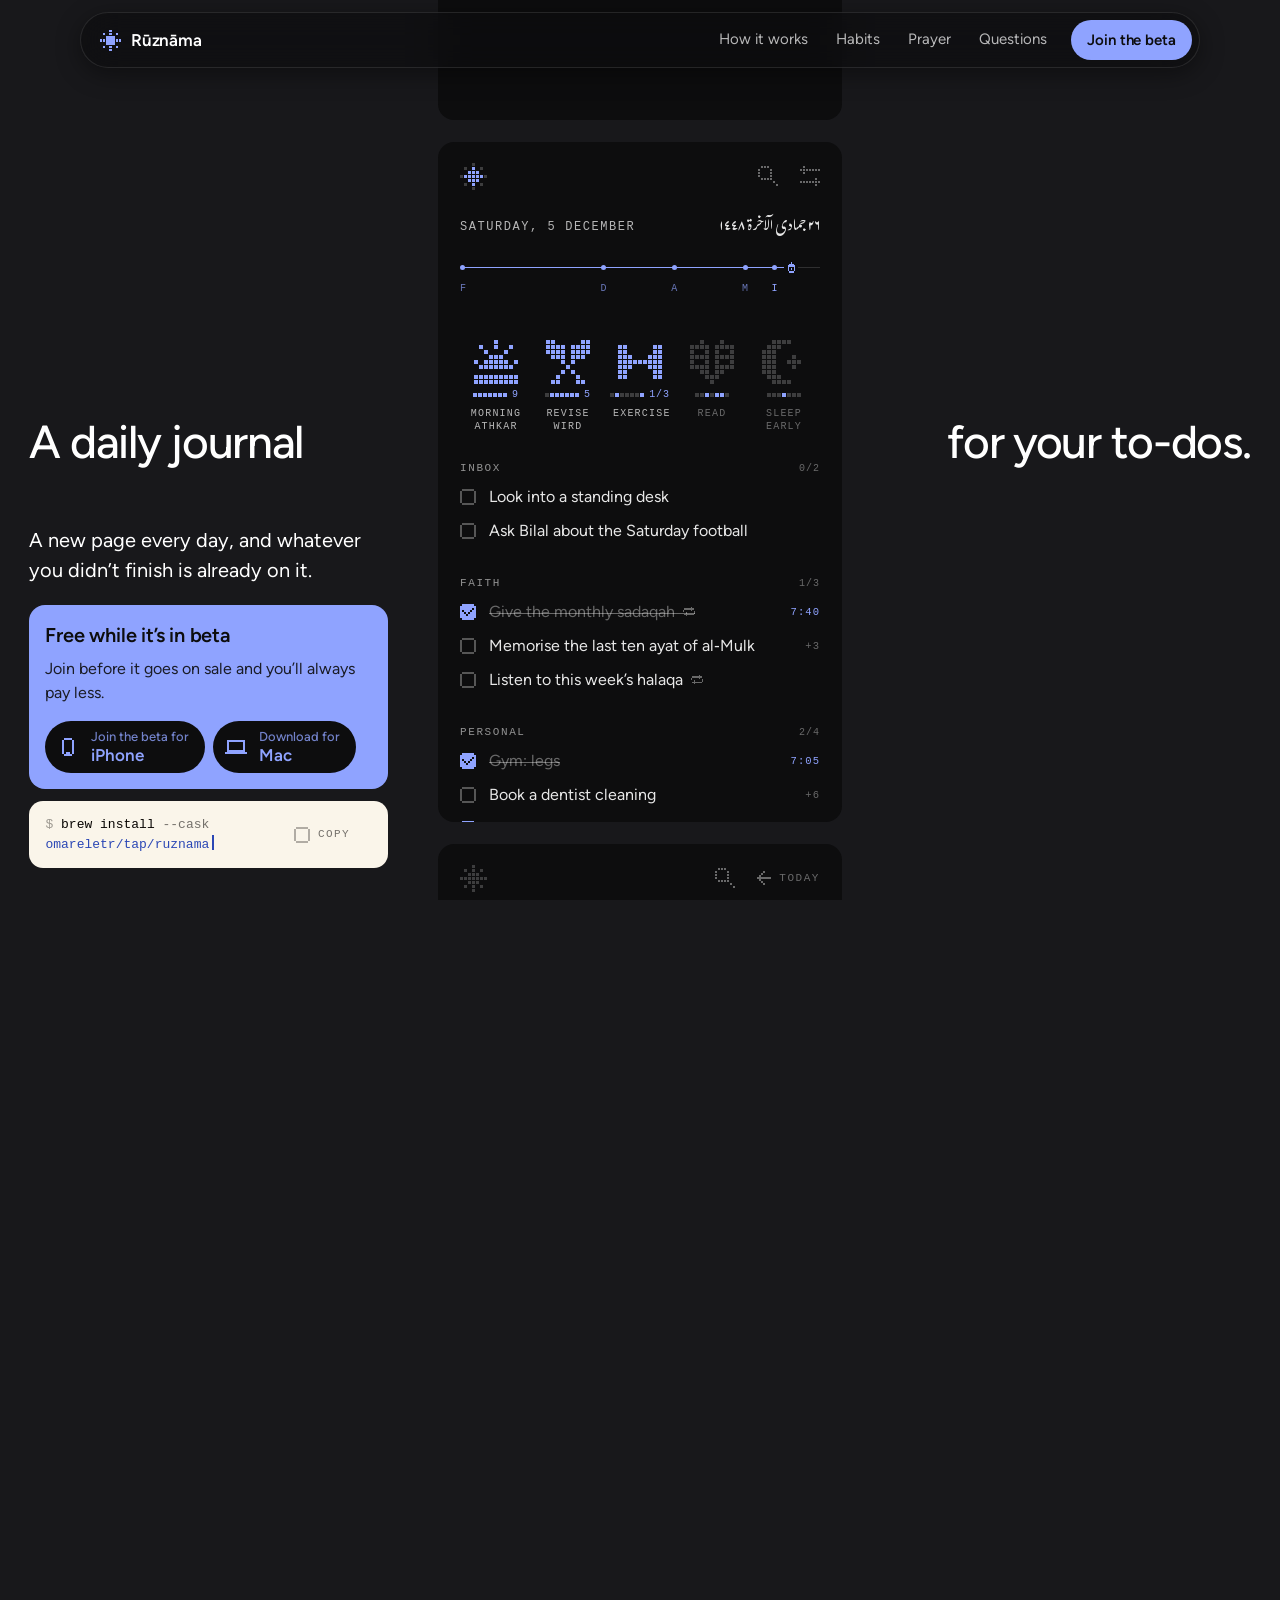
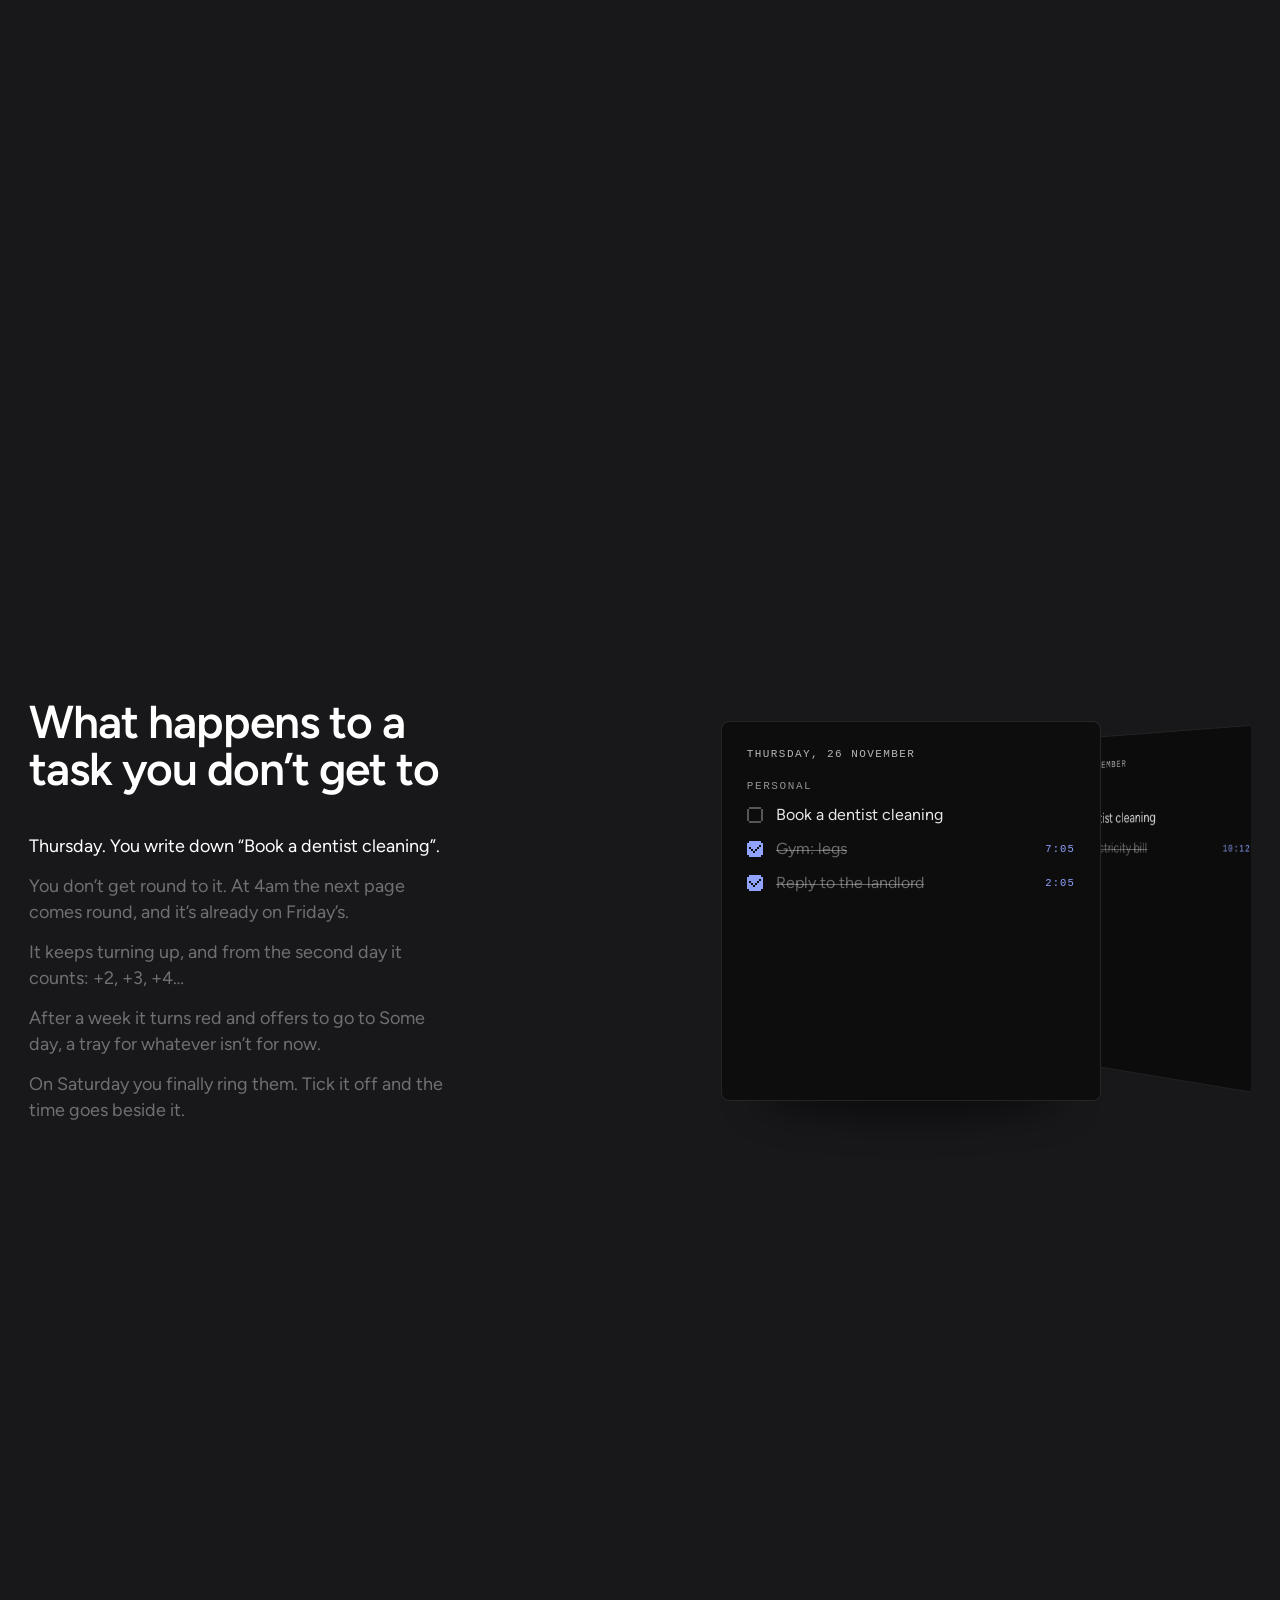
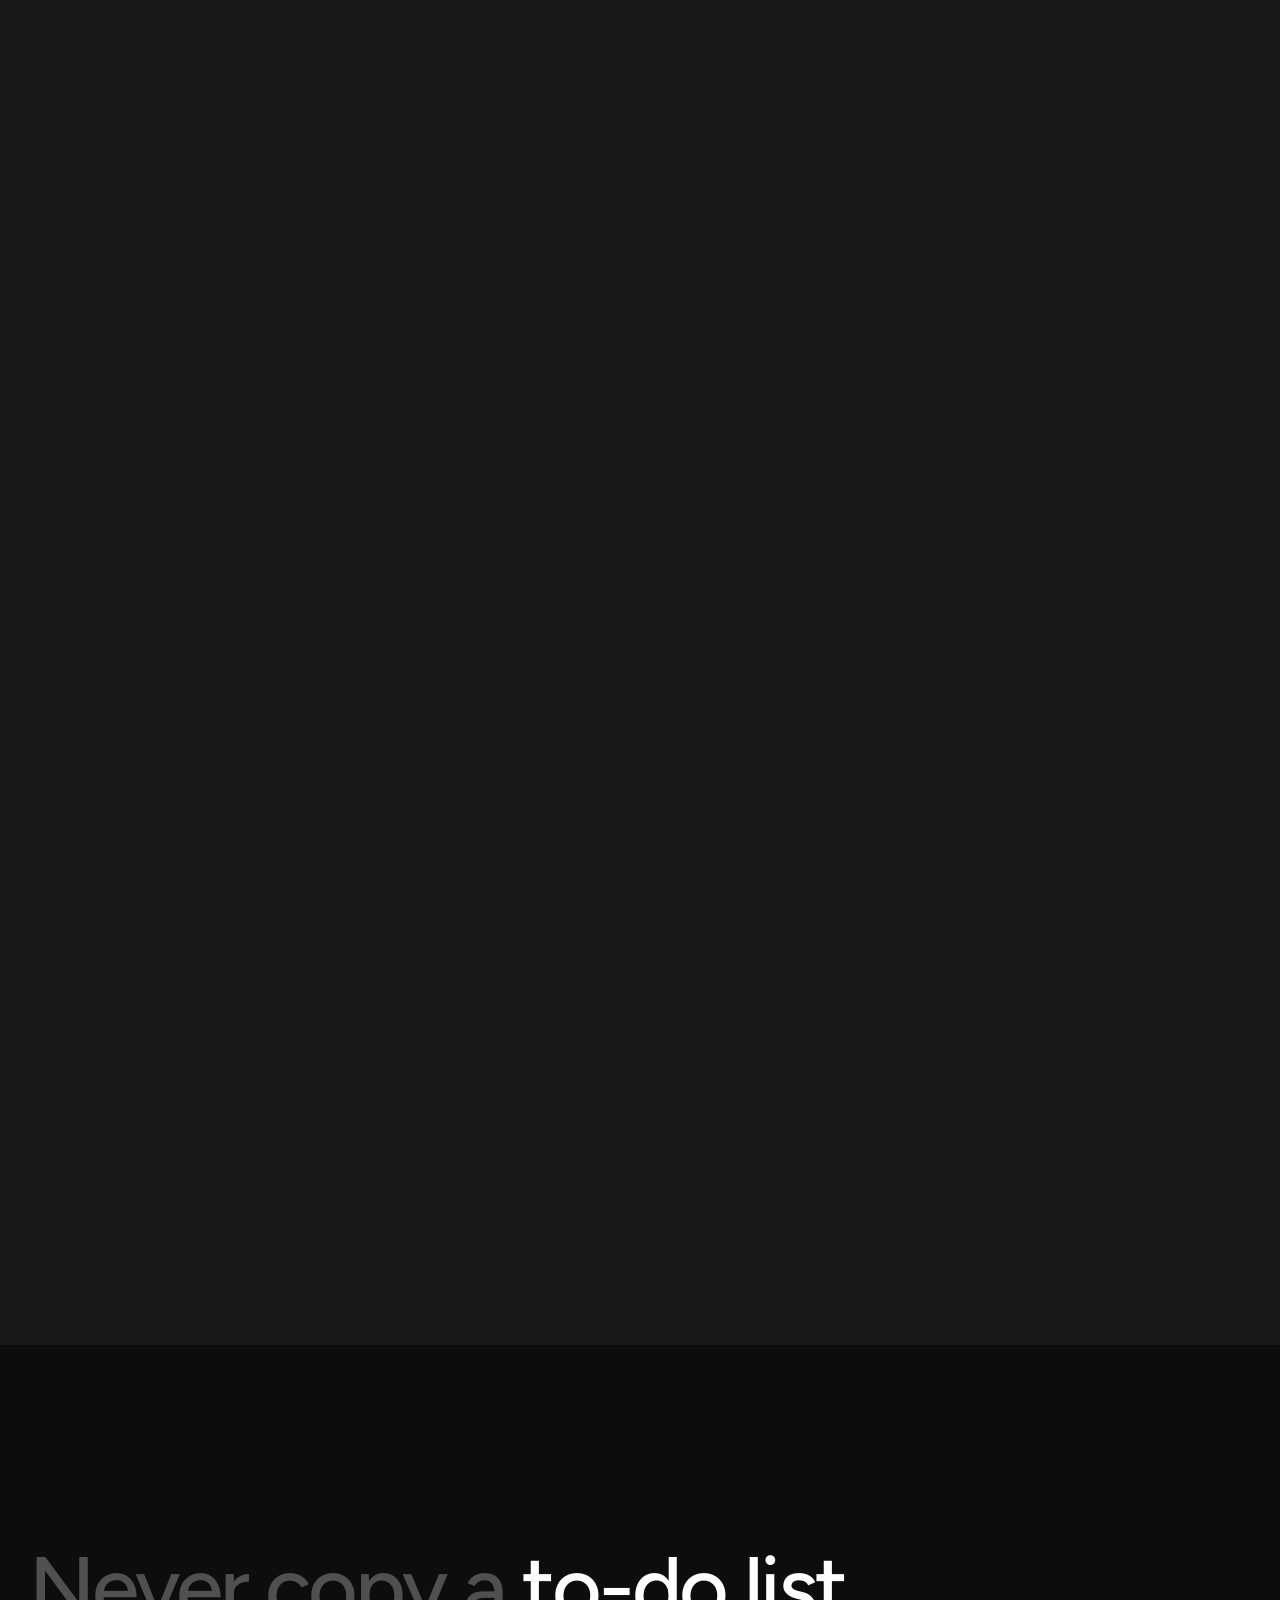
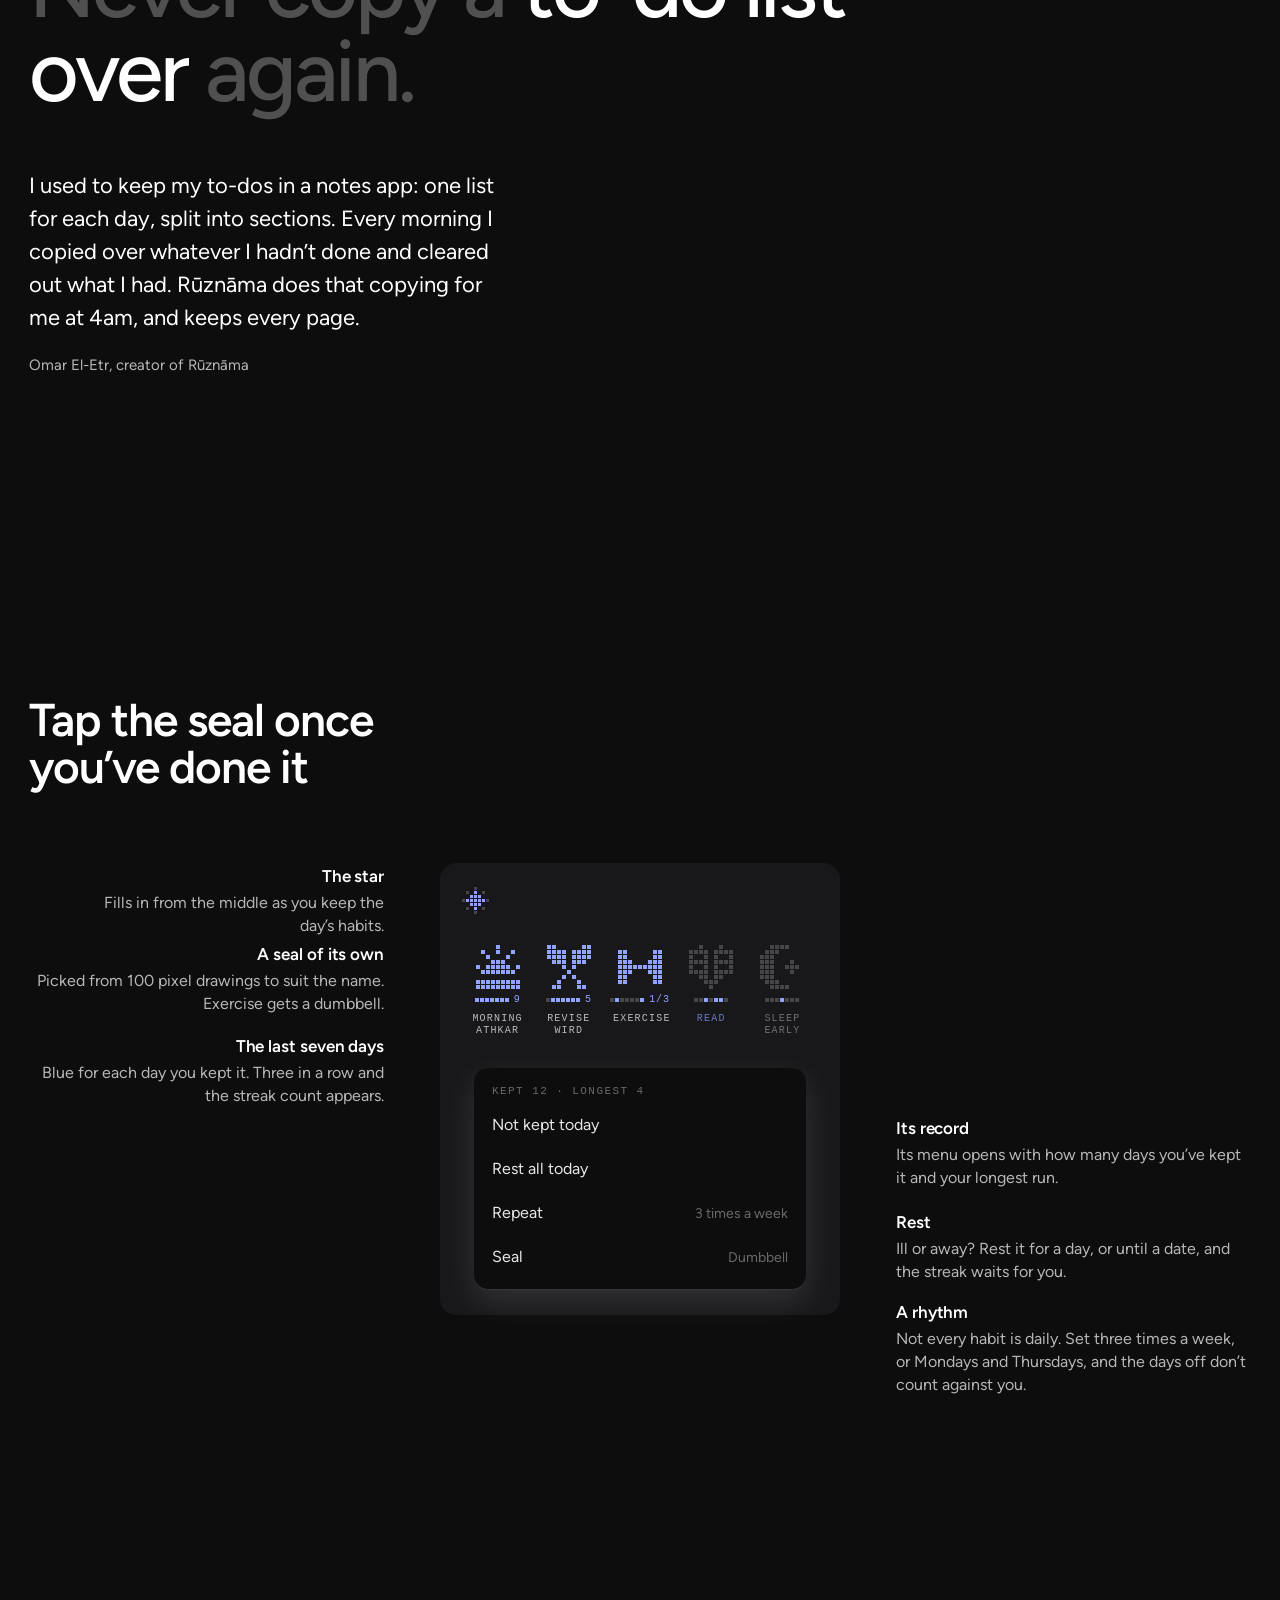
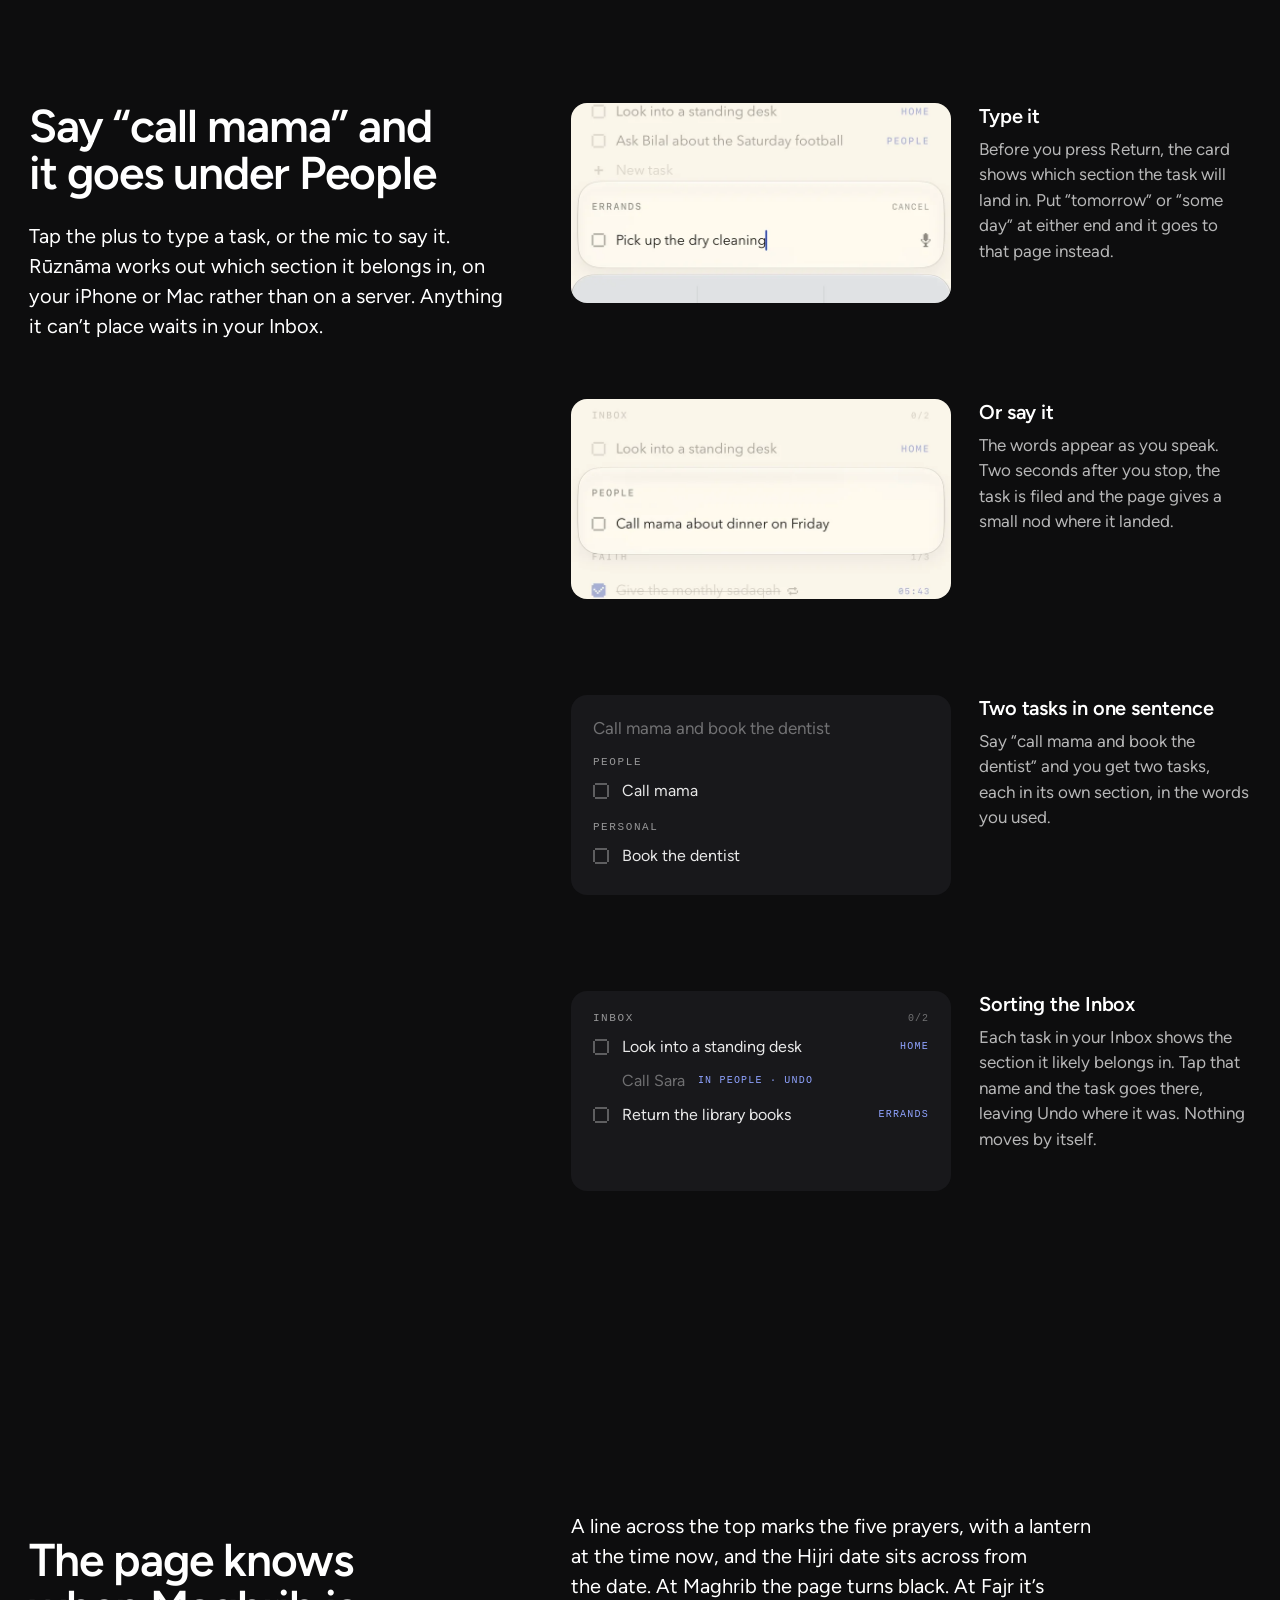
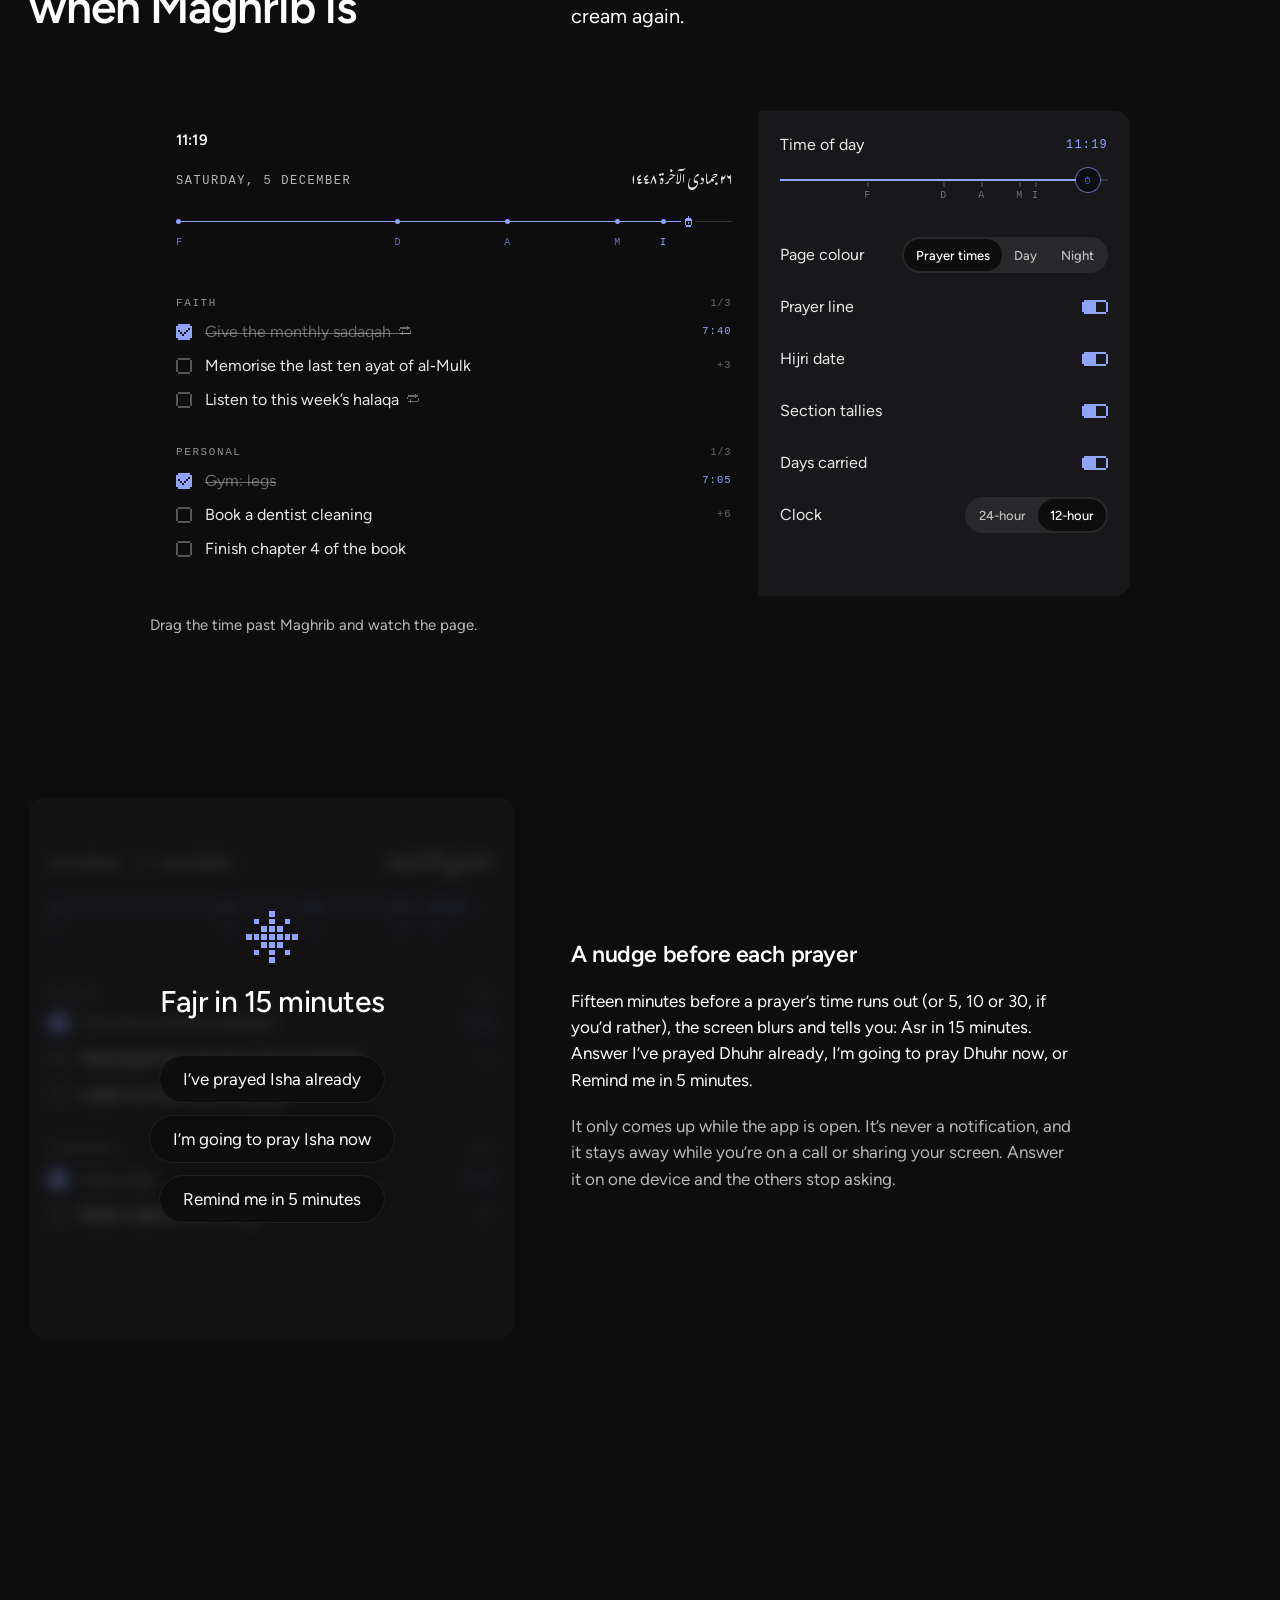
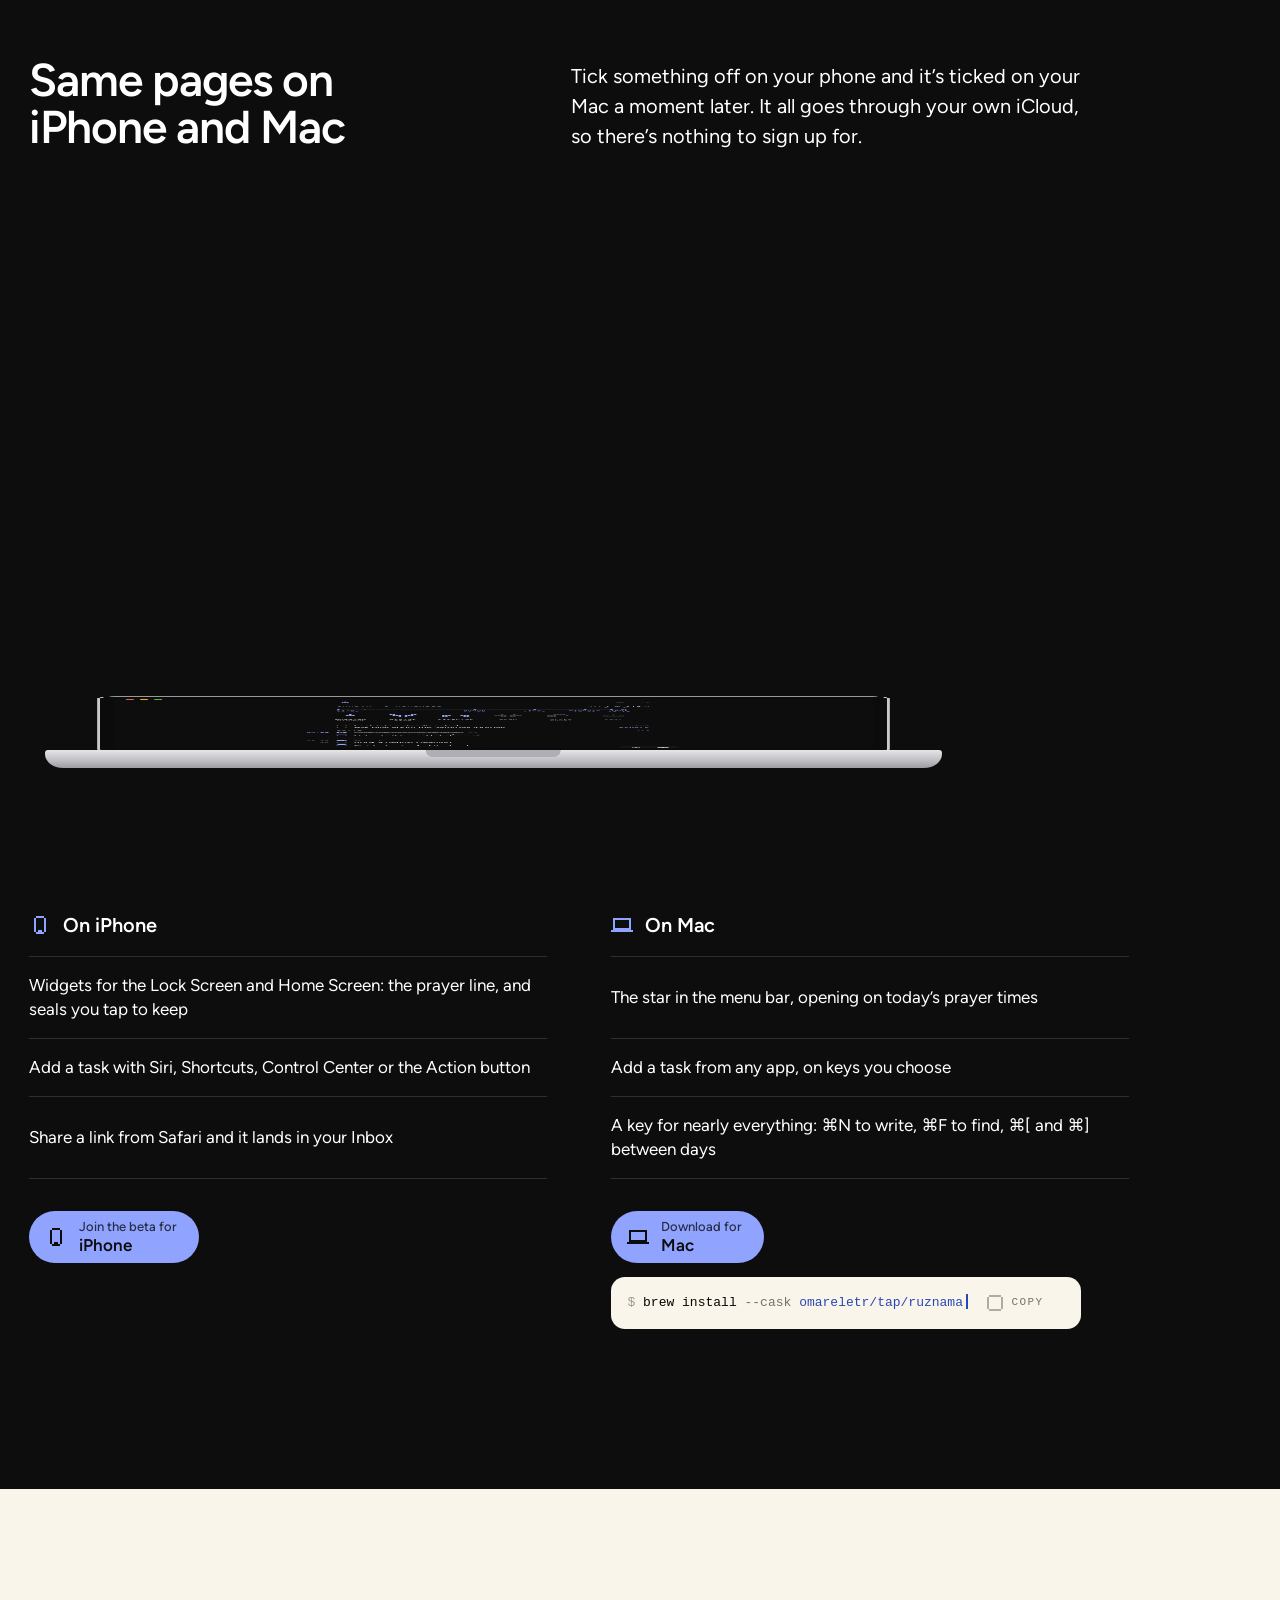
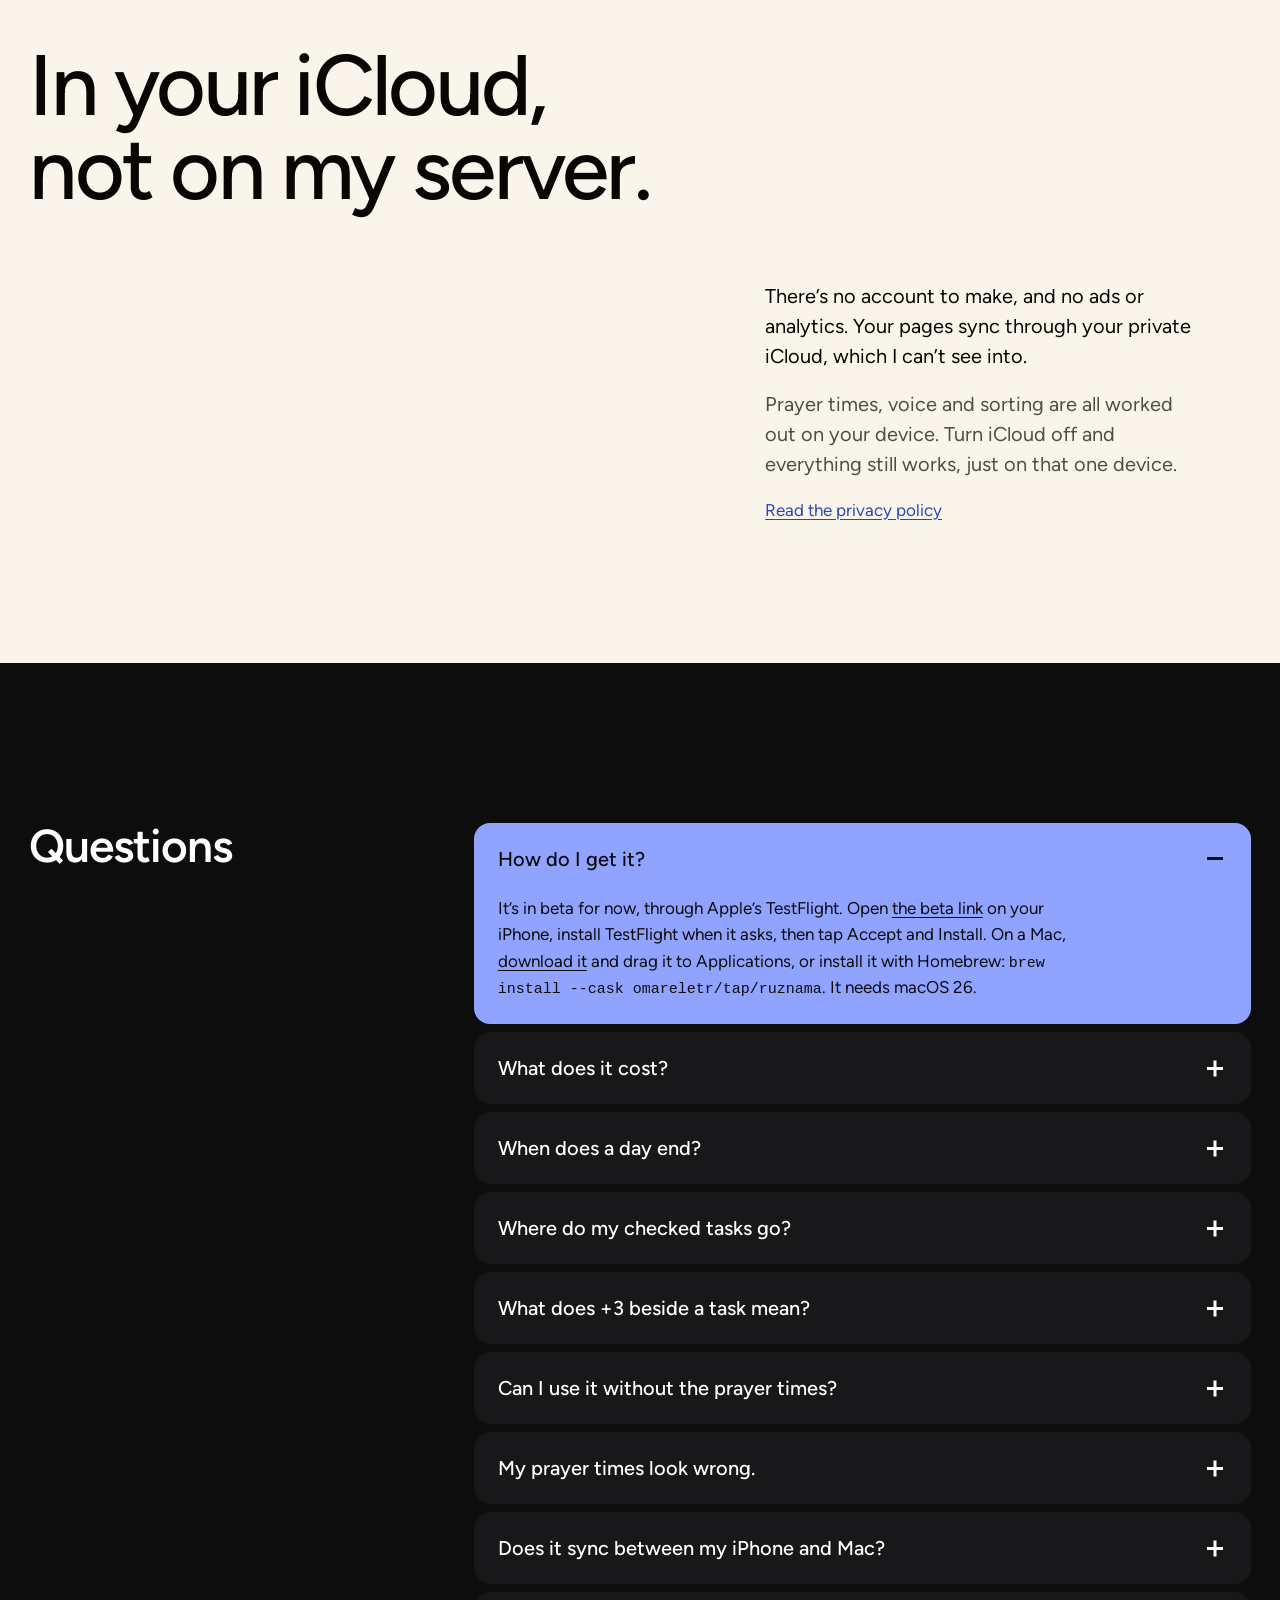
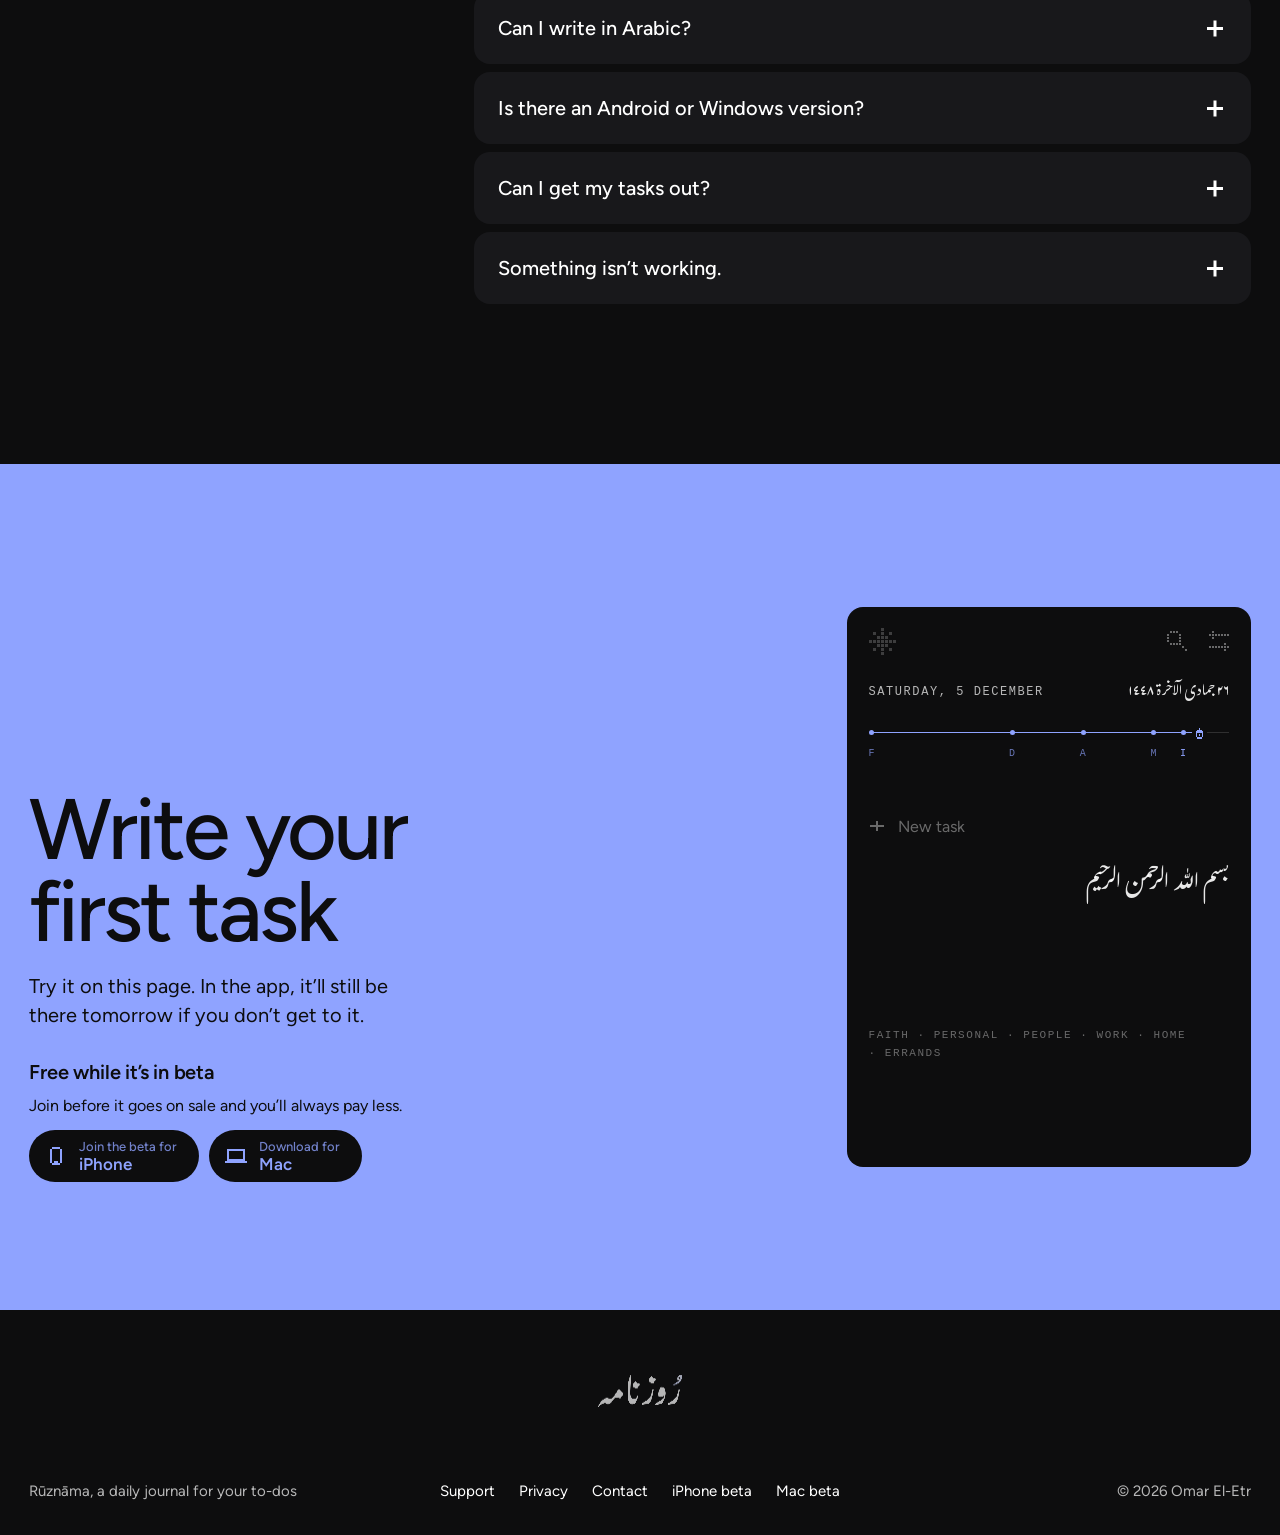
==== commit 0874d022: "Arabic is written, not spoken: the FAQ drops voice in Arabic Co-Authored-By: Claude Opus 5.5 <norepl" ====
--- a/index.html
+++ b/index.html
@@ -398,7 +398,7 @@
     <details name="faq"><summary>Does it sync between my iPhone and Mac?</summary>
       <p>Yes, through your own iCloud. Sign both in to the same Apple Account with iCloud on for Rūznāma. Settings ▸ Rūznāma ▸ iCloud says when the pages last synced, or what’s in the way.</p></details>
     <details name="faq"><summary>Can I write in Arabic?</summary>
-      <p>Yes. A task that starts in Arabic is set right to left, and you can speak Arabic to it too. The app’s own menus and labels are in English for now.</p></details>
+      <p>Yes. A task that starts in Arabic is set right to left. The app’s own menus and labels are in English for now.</p></details>
     <details name="faq"><summary>Is there an Android or Windows version?</summary>
       <p>No. Rūznāma is only for iPhone and Mac.</p></details>
     <details name="faq"><summary>Can I get my tasks out?</summary>
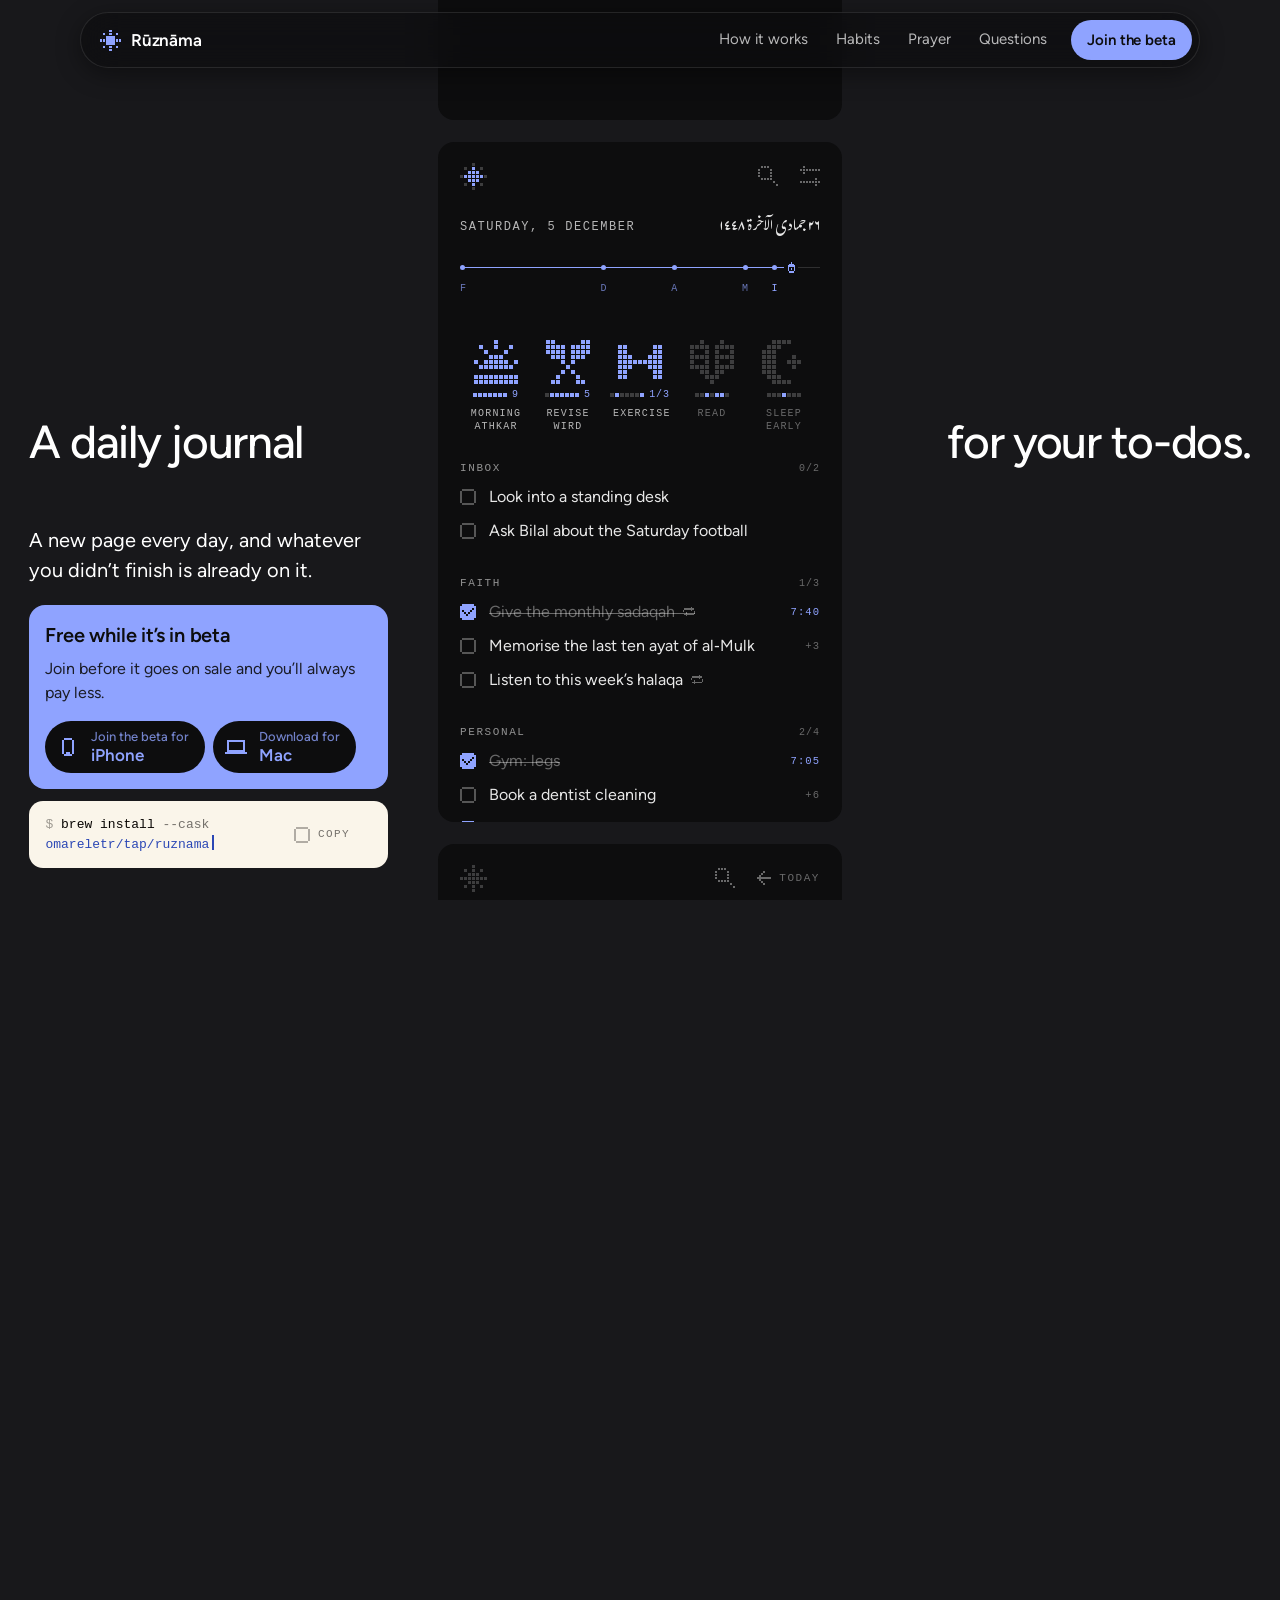
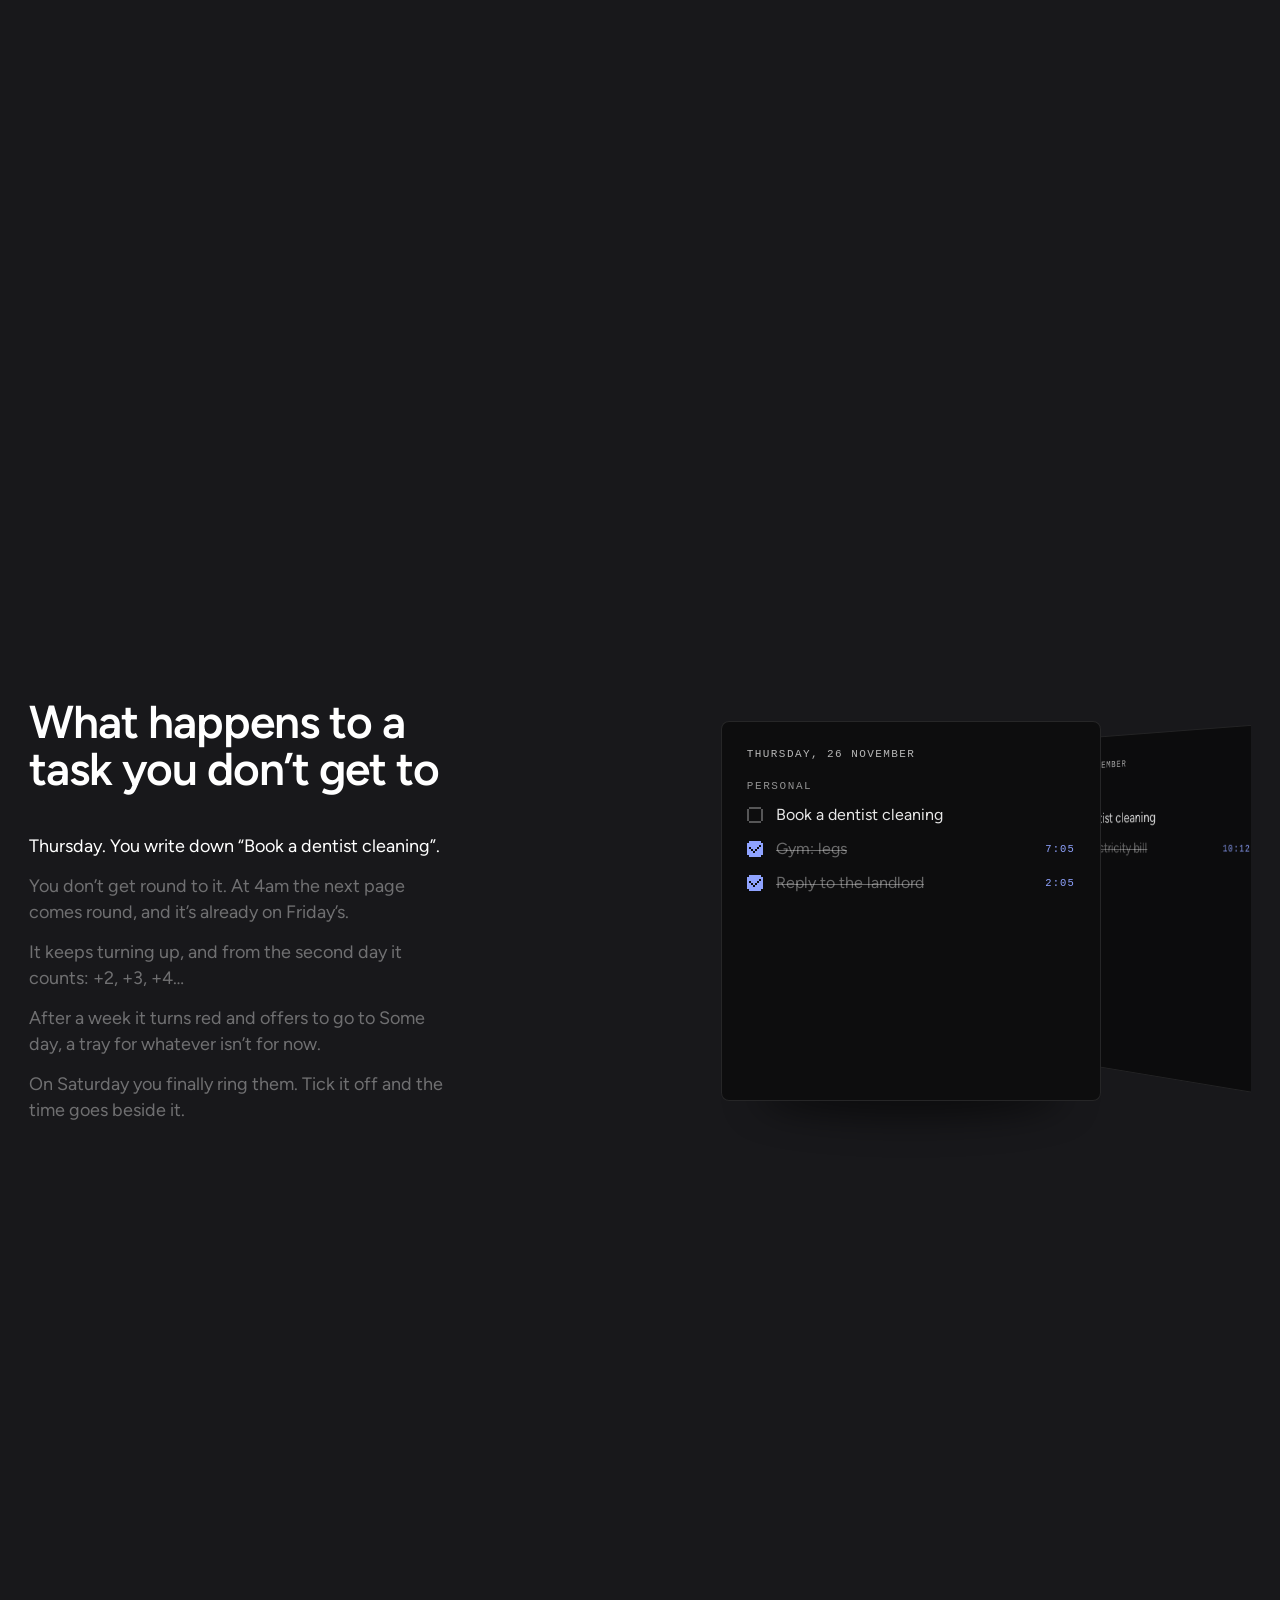
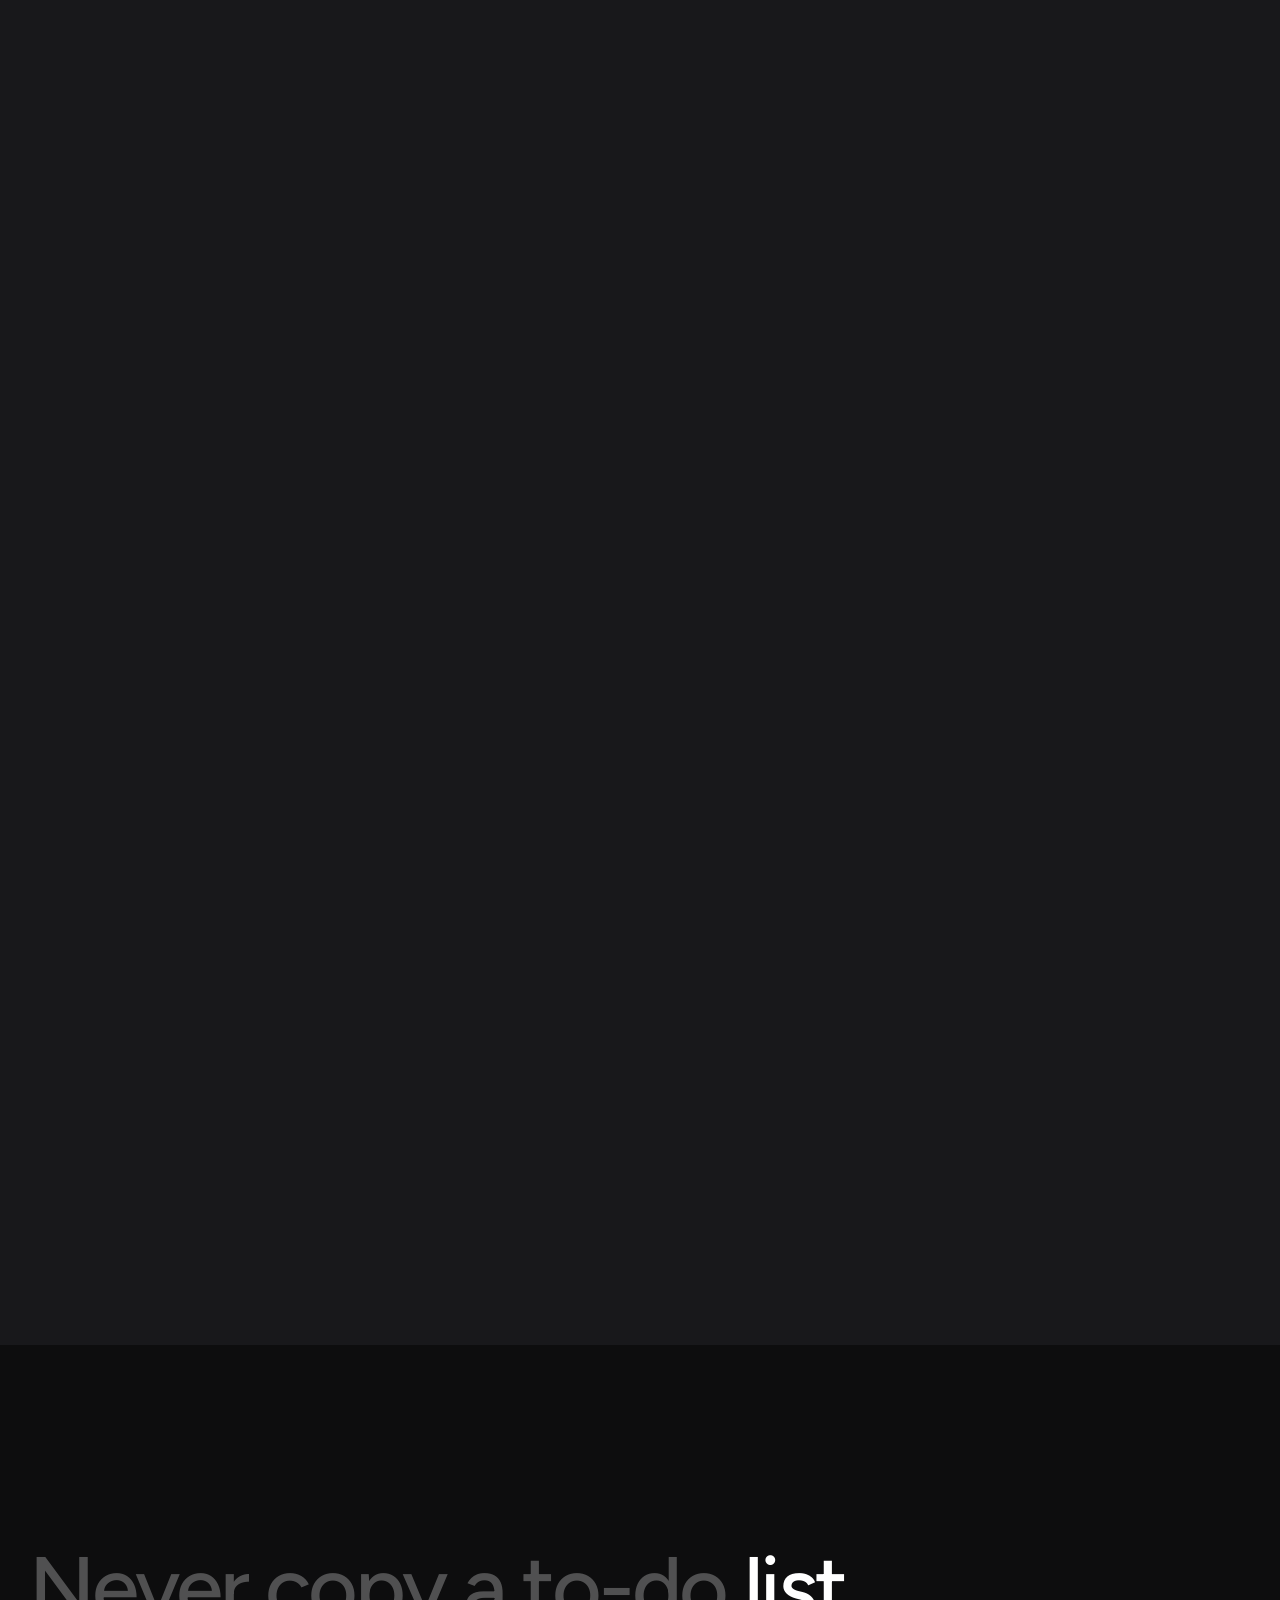
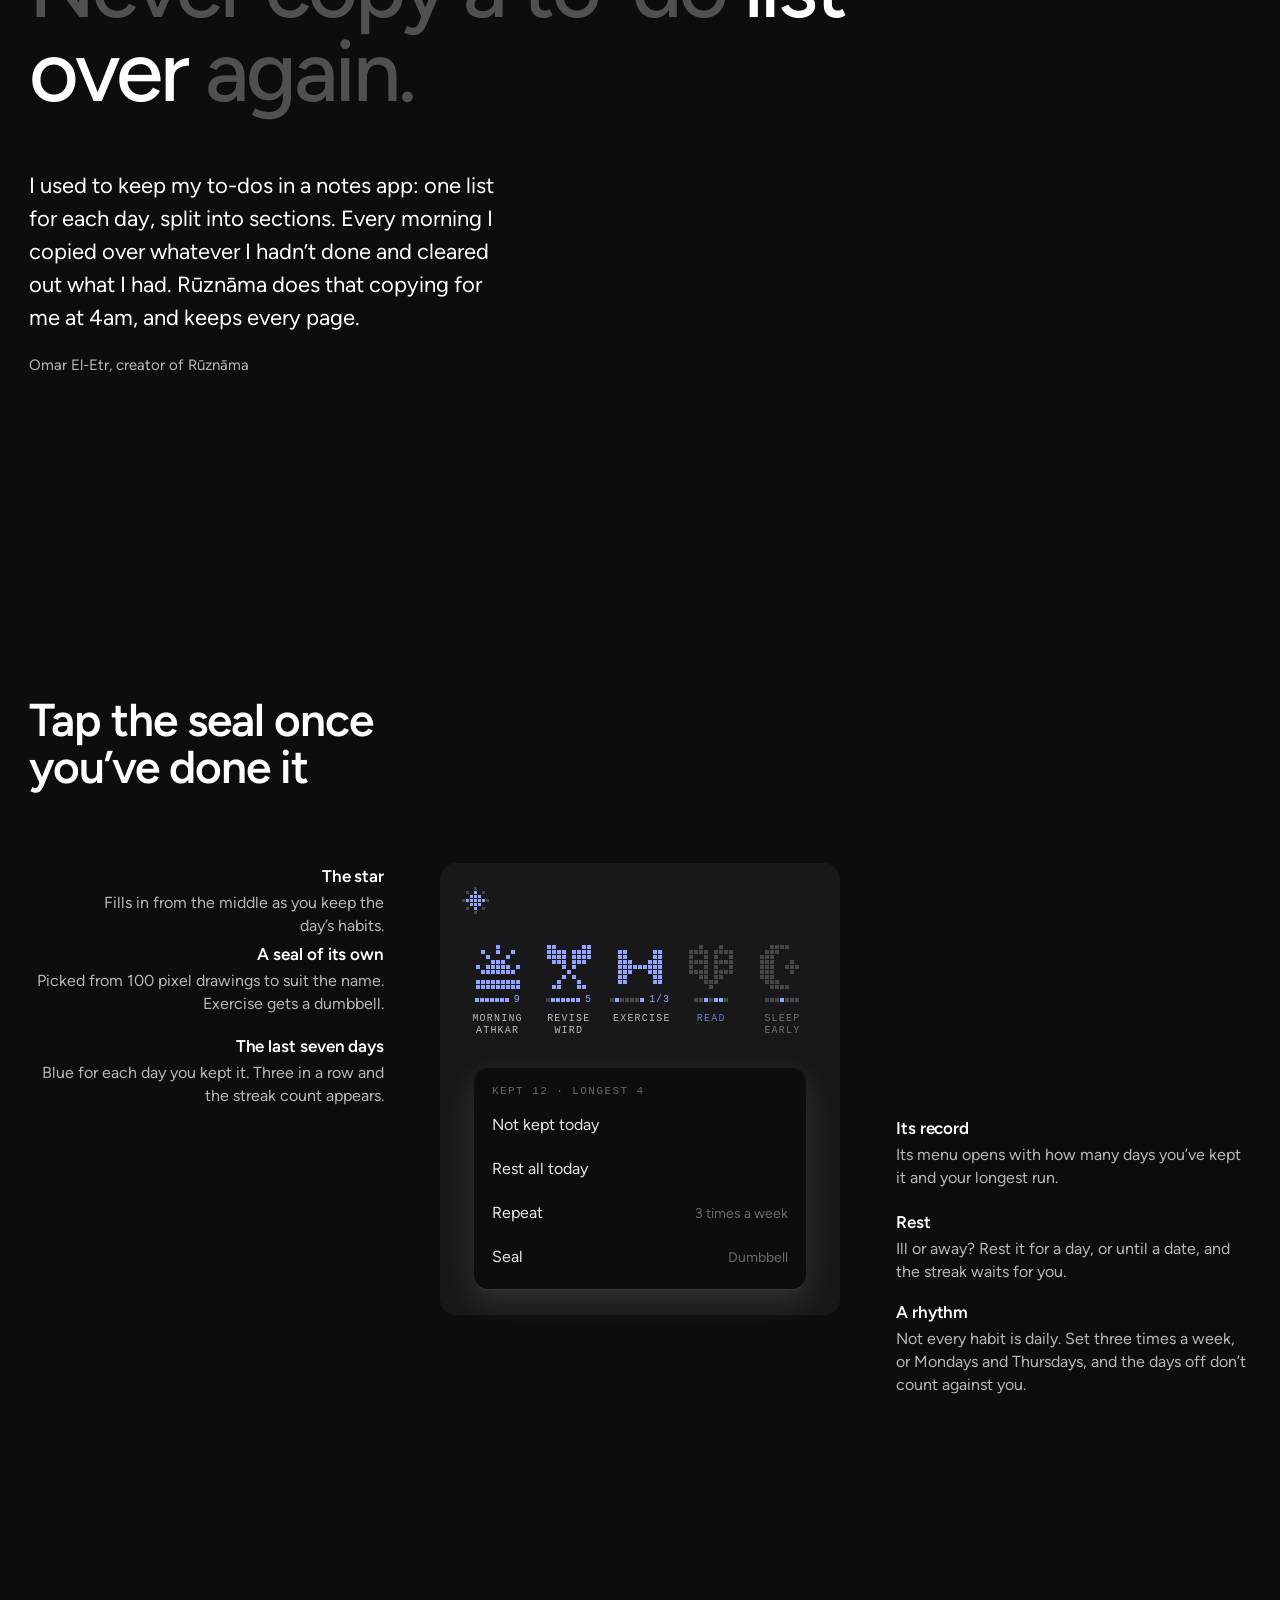
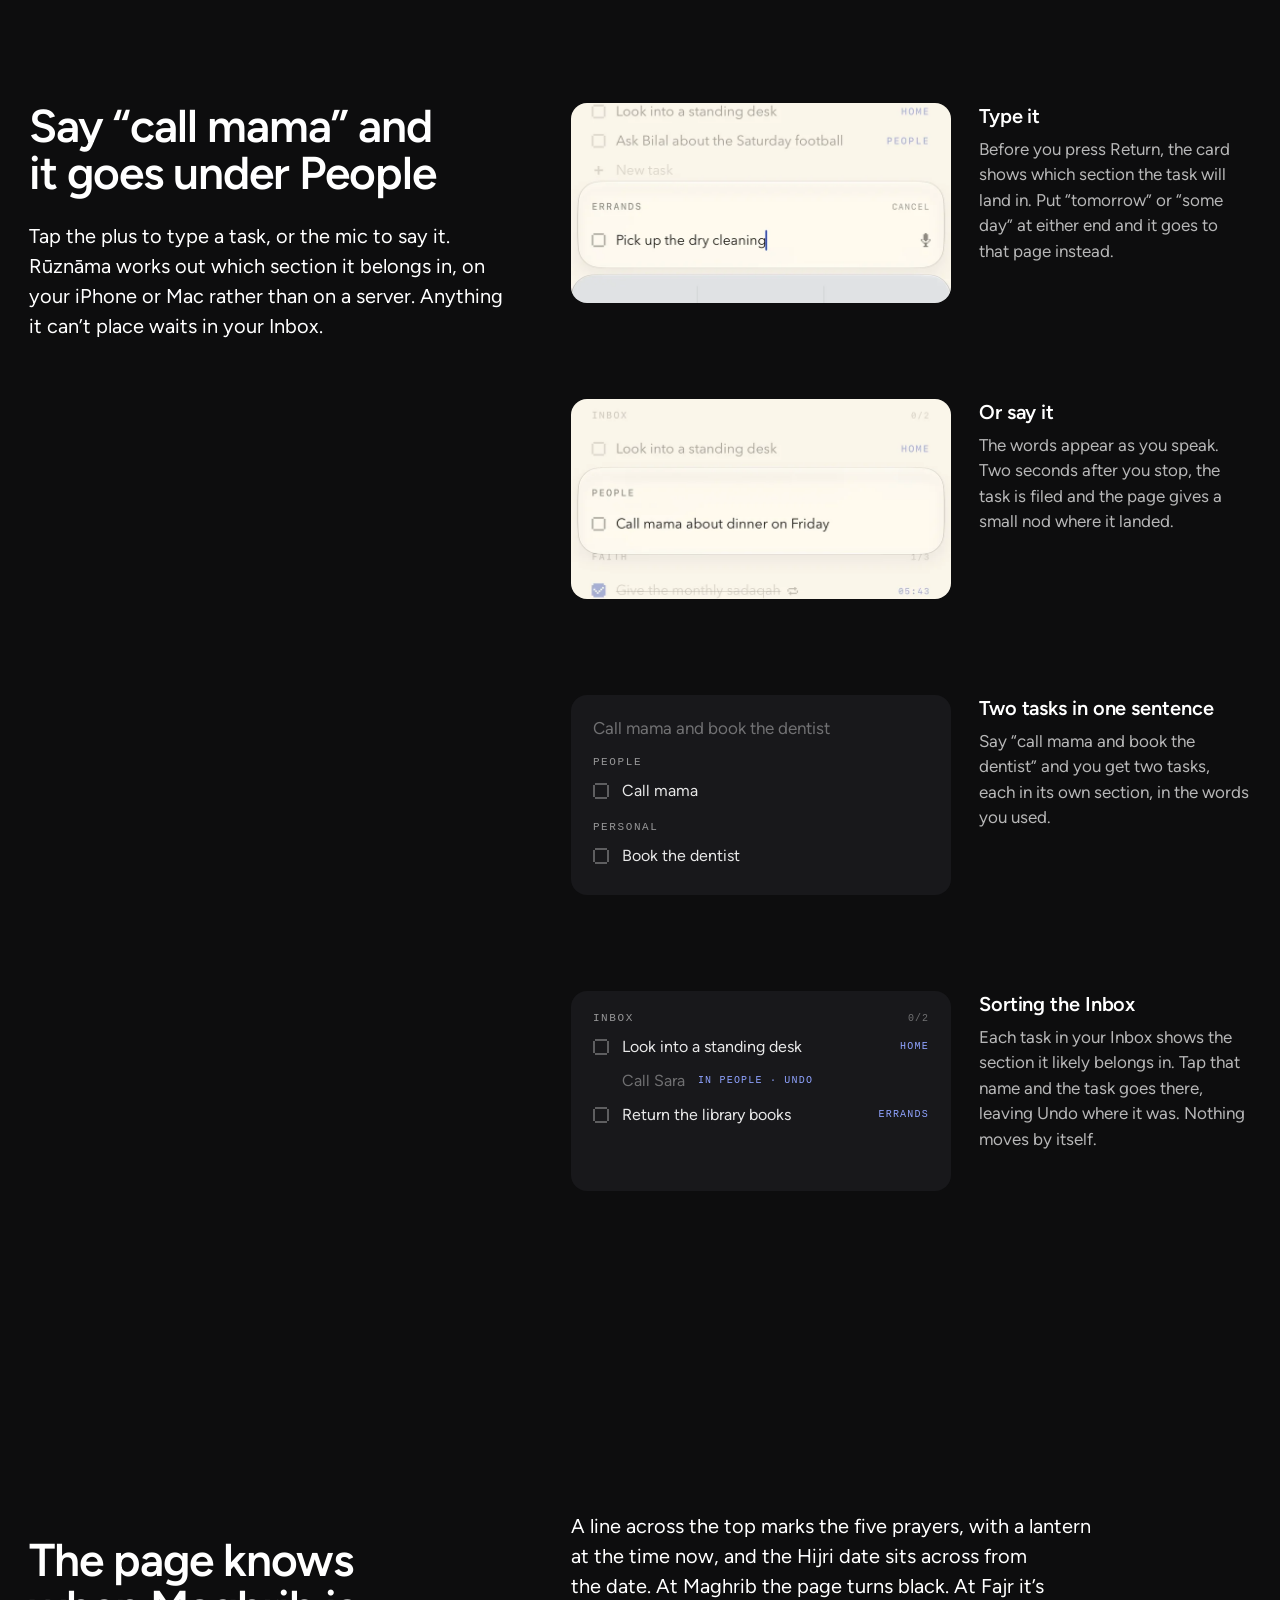
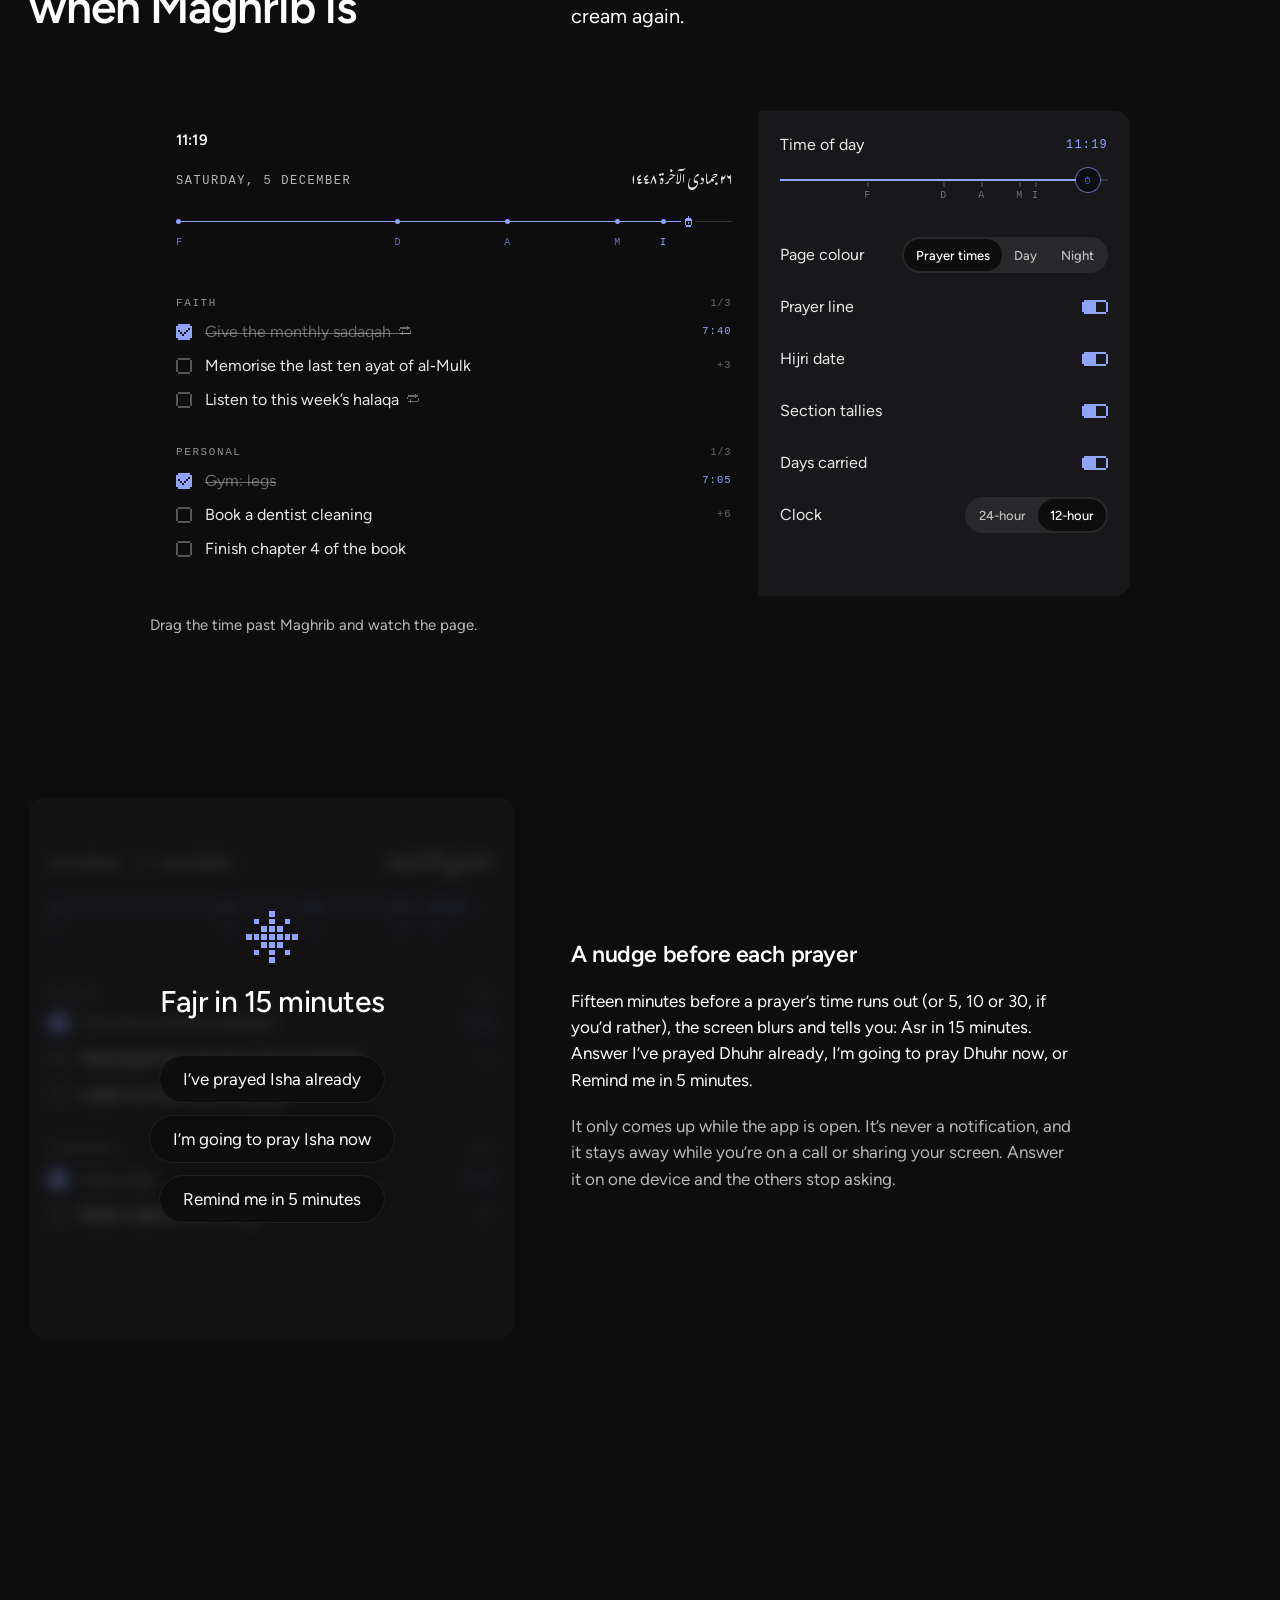
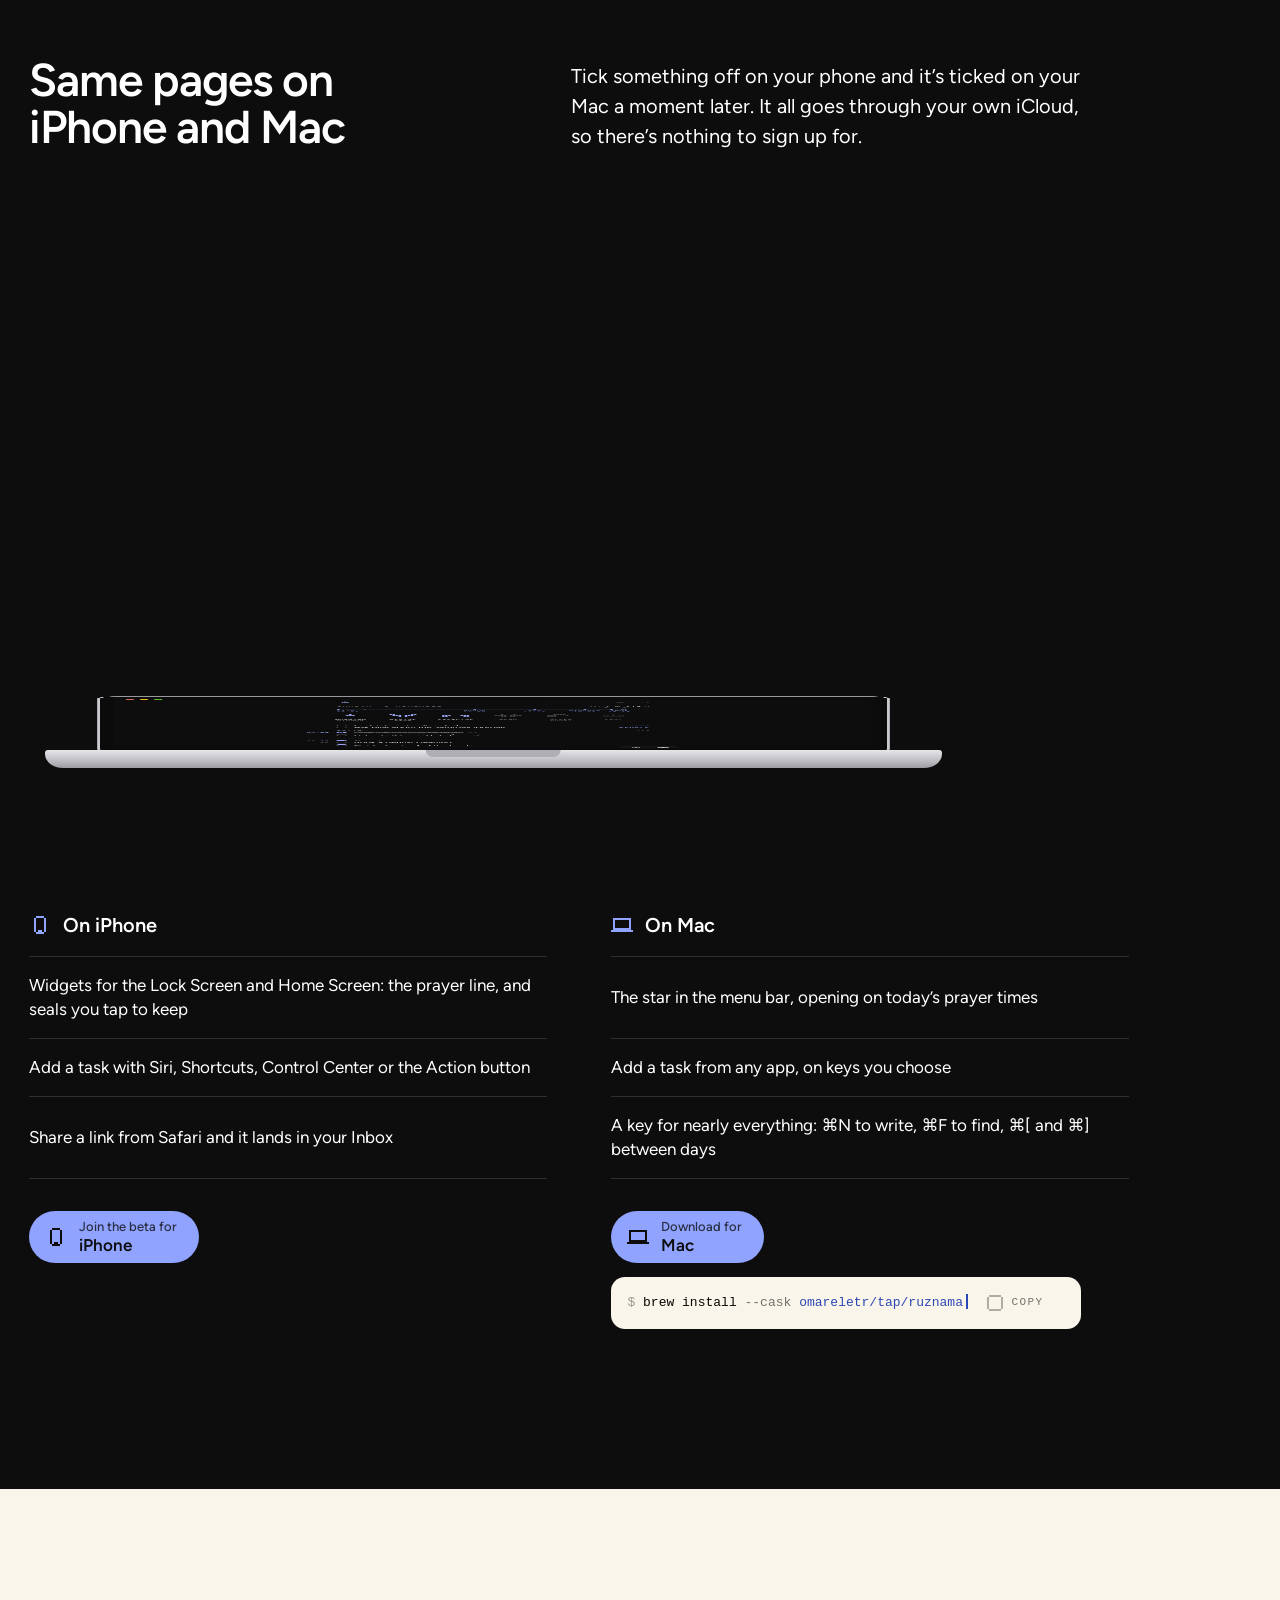
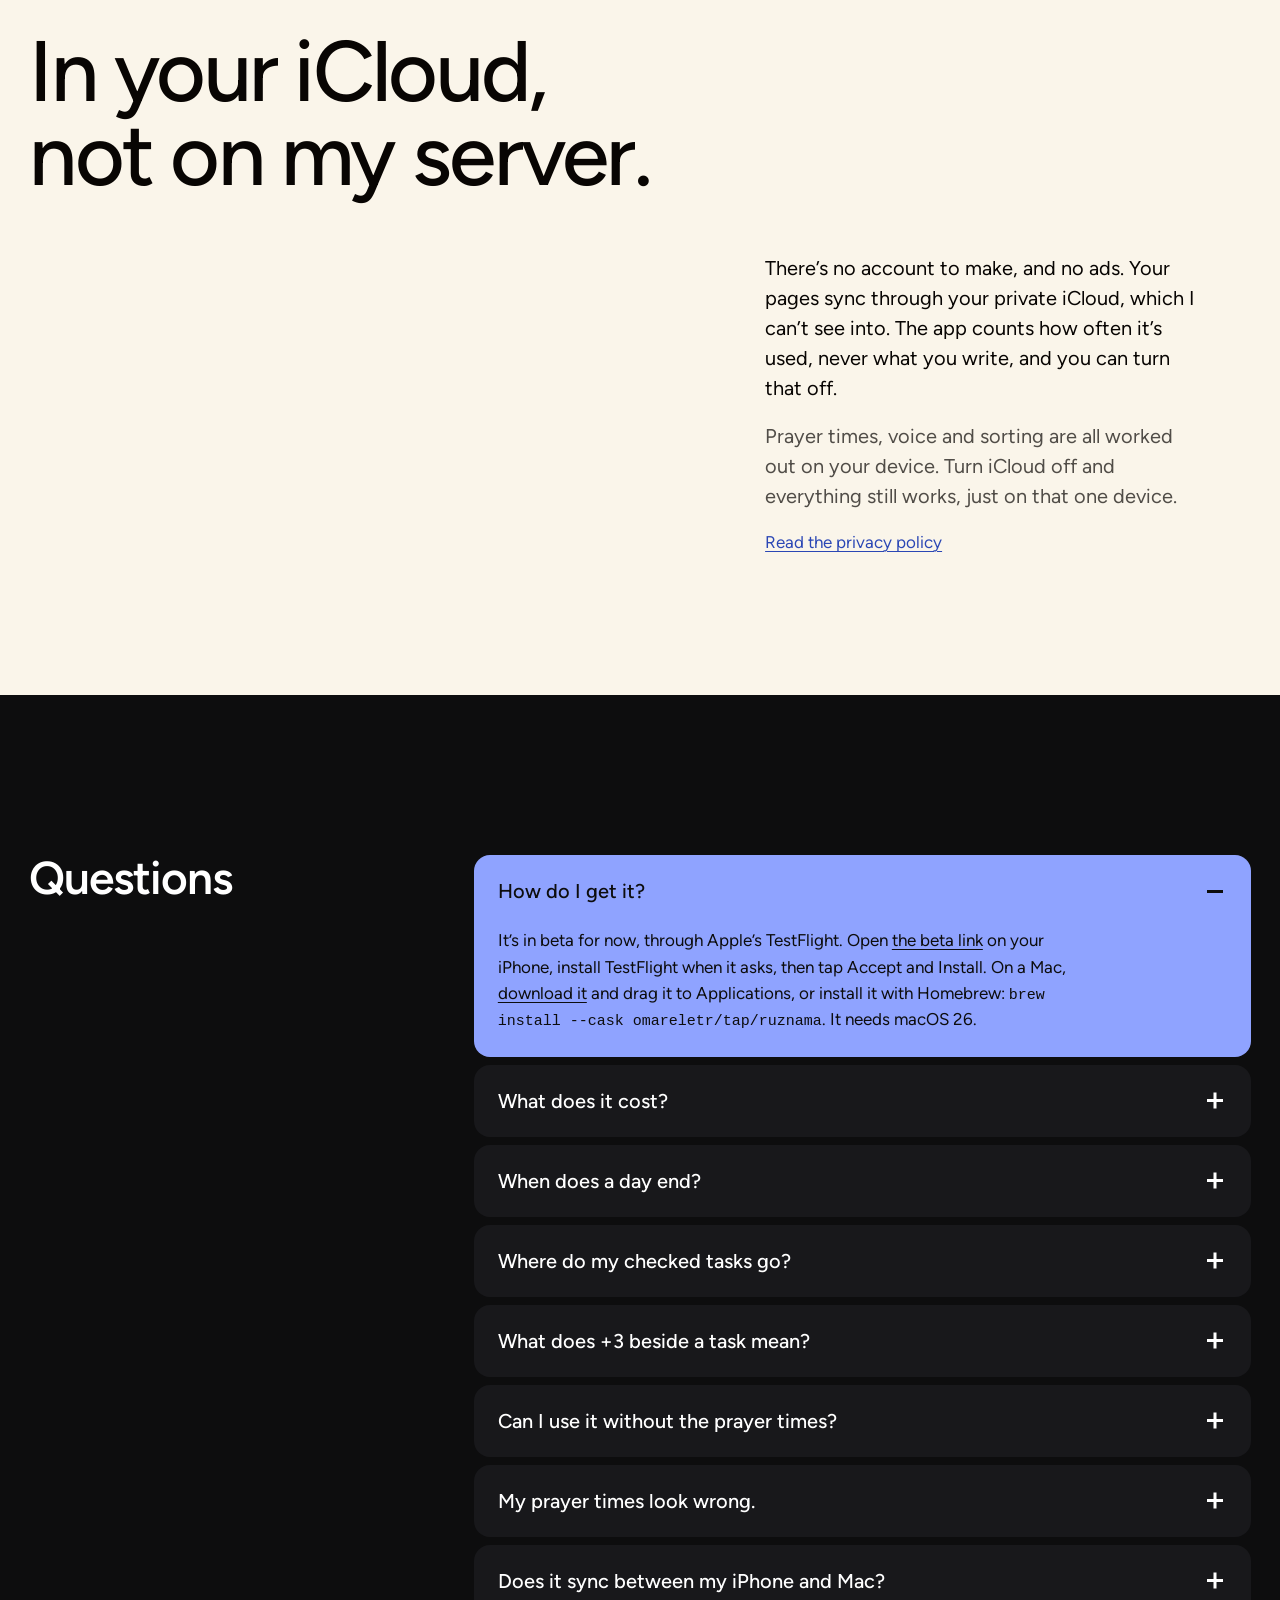
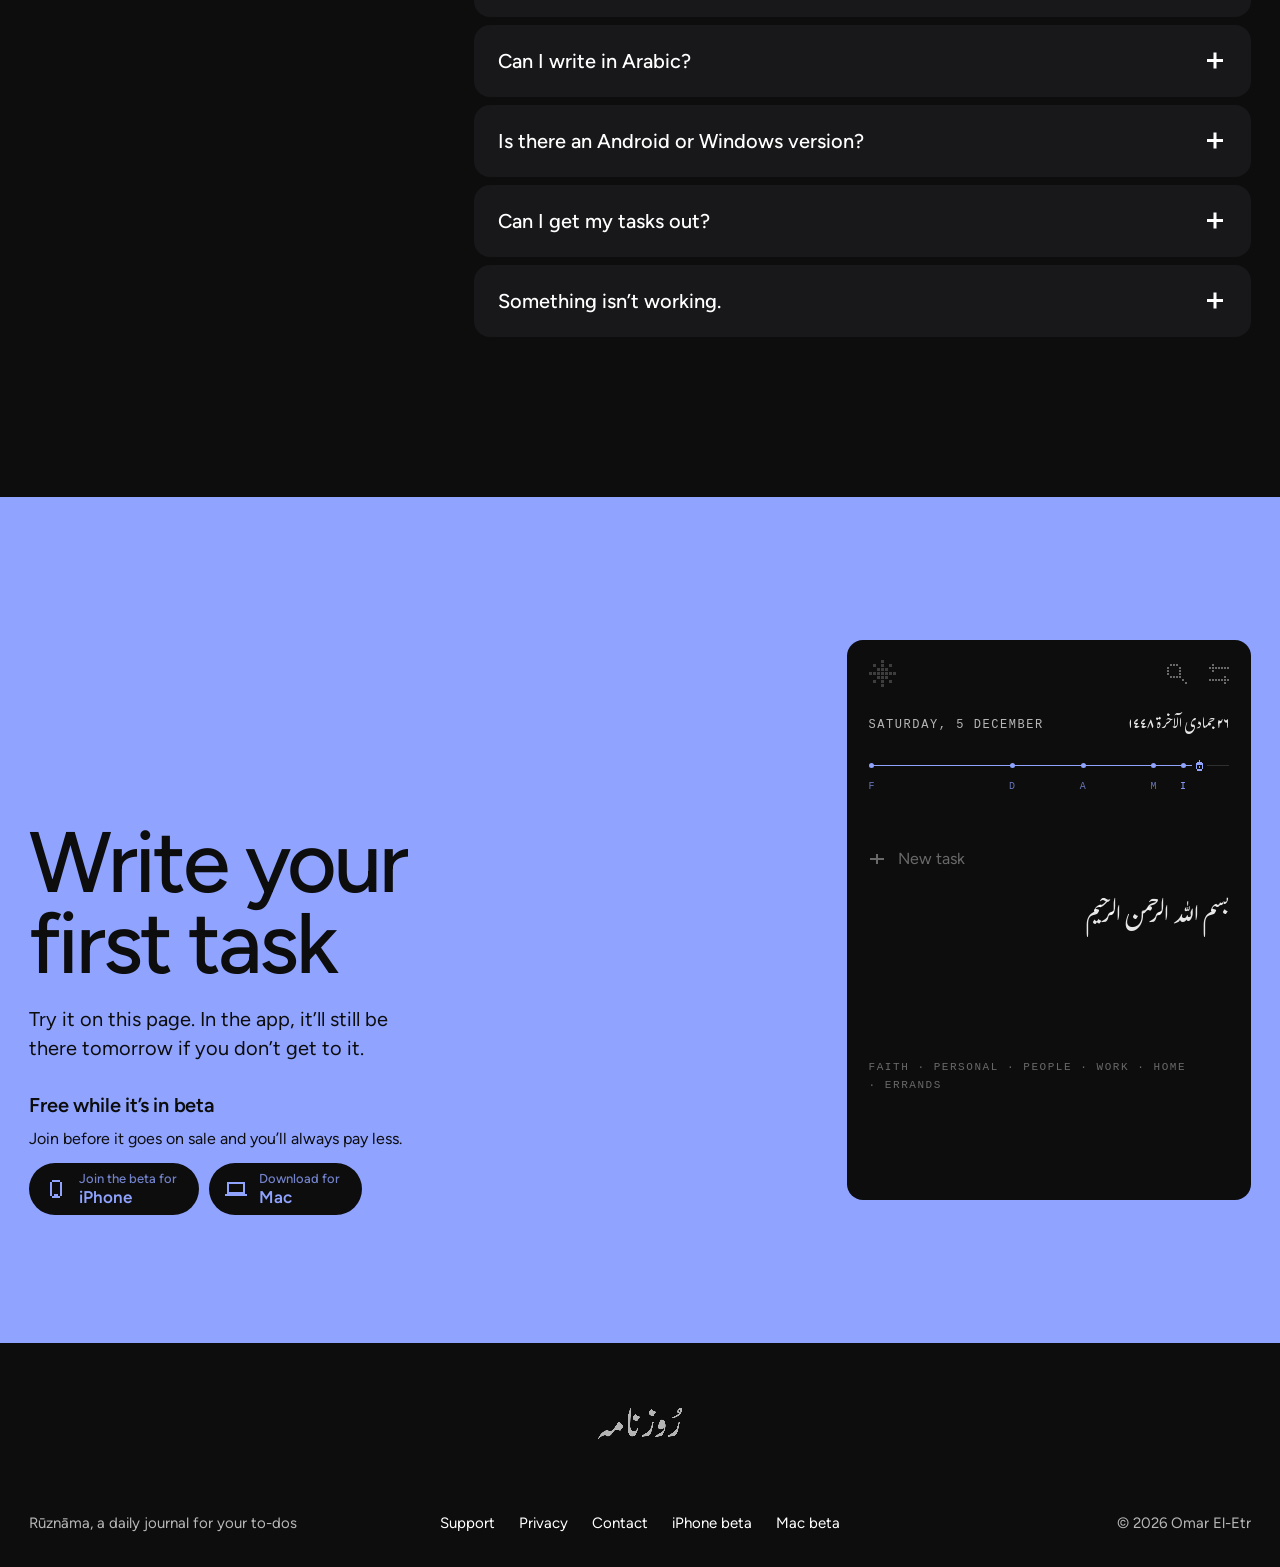
==== commit c7465fa7: "The privacy page and site say the app counts how often it's used, through PostHog Co-Authored-By: Cl" ====
--- a/index.html
+++ b/index.html
@@ -19,14 +19,14 @@
 <link rel="icon" href="favicon.svg" type="image/svg+xml">
 <link rel="apple-touch-icon" href="media/apple-touch-icon.png">
 <link rel="preload" href="fonts/gulzar-subset.woff2" as="font" type="font/woff2" crossorigin>
-<link rel="stylesheet" href="css/app.css?v=mw8k8u9p">
-<link rel="stylesheet" href="css/page.css?v=mw8k8u9p">
-<script src="sky.js?v=mw8k8u9p"></script>
+<link rel="stylesheet" href="css/app.css?v=mw8m01jv">
+<link rel="stylesheet" href="css/page.css?v=mw8m01jv">
+<script src="sky.js?v=mw8m01jv"></script>
 <script src="vendor/gsap.min.js" defer></script>
 <script src="vendor/ScrollTrigger.min.js" defer></script>
 <script src="vendor/lenis.min.js" defer></script>
-<script src="js/page.js?v=mw8k8u9p" defer></script>
-<script src="js/motion.js?v=mw8k8u9p" defer></script>
+<script src="js/page.js?v=mw8m01jv" defer></script>
+<script src="js/motion.js?v=mw8m01jv" defer></script>
 <script type="application/ld+json">
 {"@context":"https://schema.org","@type":"SoftwareApplication","name":"Rūznāma","alternateName":"Ruznama","operatingSystem":"iOS, macOS","applicationCategory":"ProductivityApplication","description":"A daily journal for your to-dos. You get a new page every day, and anything you didn't finish moves onto it at 4am.","url":"https://ruznama.app/","installUrl":"https://testflight.apple.com/join/cyVZVRZA","author":{"@type":"Person","name":"Omar El-Etr"}}
 </script>
@@ -372,7 +372,7 @@
 <section class="private tone-flip" id="private" aria-labelledby="private-h">
   <h2 id="private-h">In your iCloud,<br> not on my server.</h2>
   <div class="private-text">
-    <p>There’s no account to make, and no ads or analytics. Your pages sync through your private iCloud, which I can’t see into.</p>
+    <p>There’s no account to make, and no ads. Your pages sync through your private iCloud, which I can’t see into. The app counts how often it’s used, never what you write, and you can turn that off.</p>
     <p>Prayer times, voice and sorting are all worked out on your device. Turn iCloud off and everything still works, just on that one device.</p>
     <a class="link" href="privacy/">Read the privacy policy</a>
   </div>
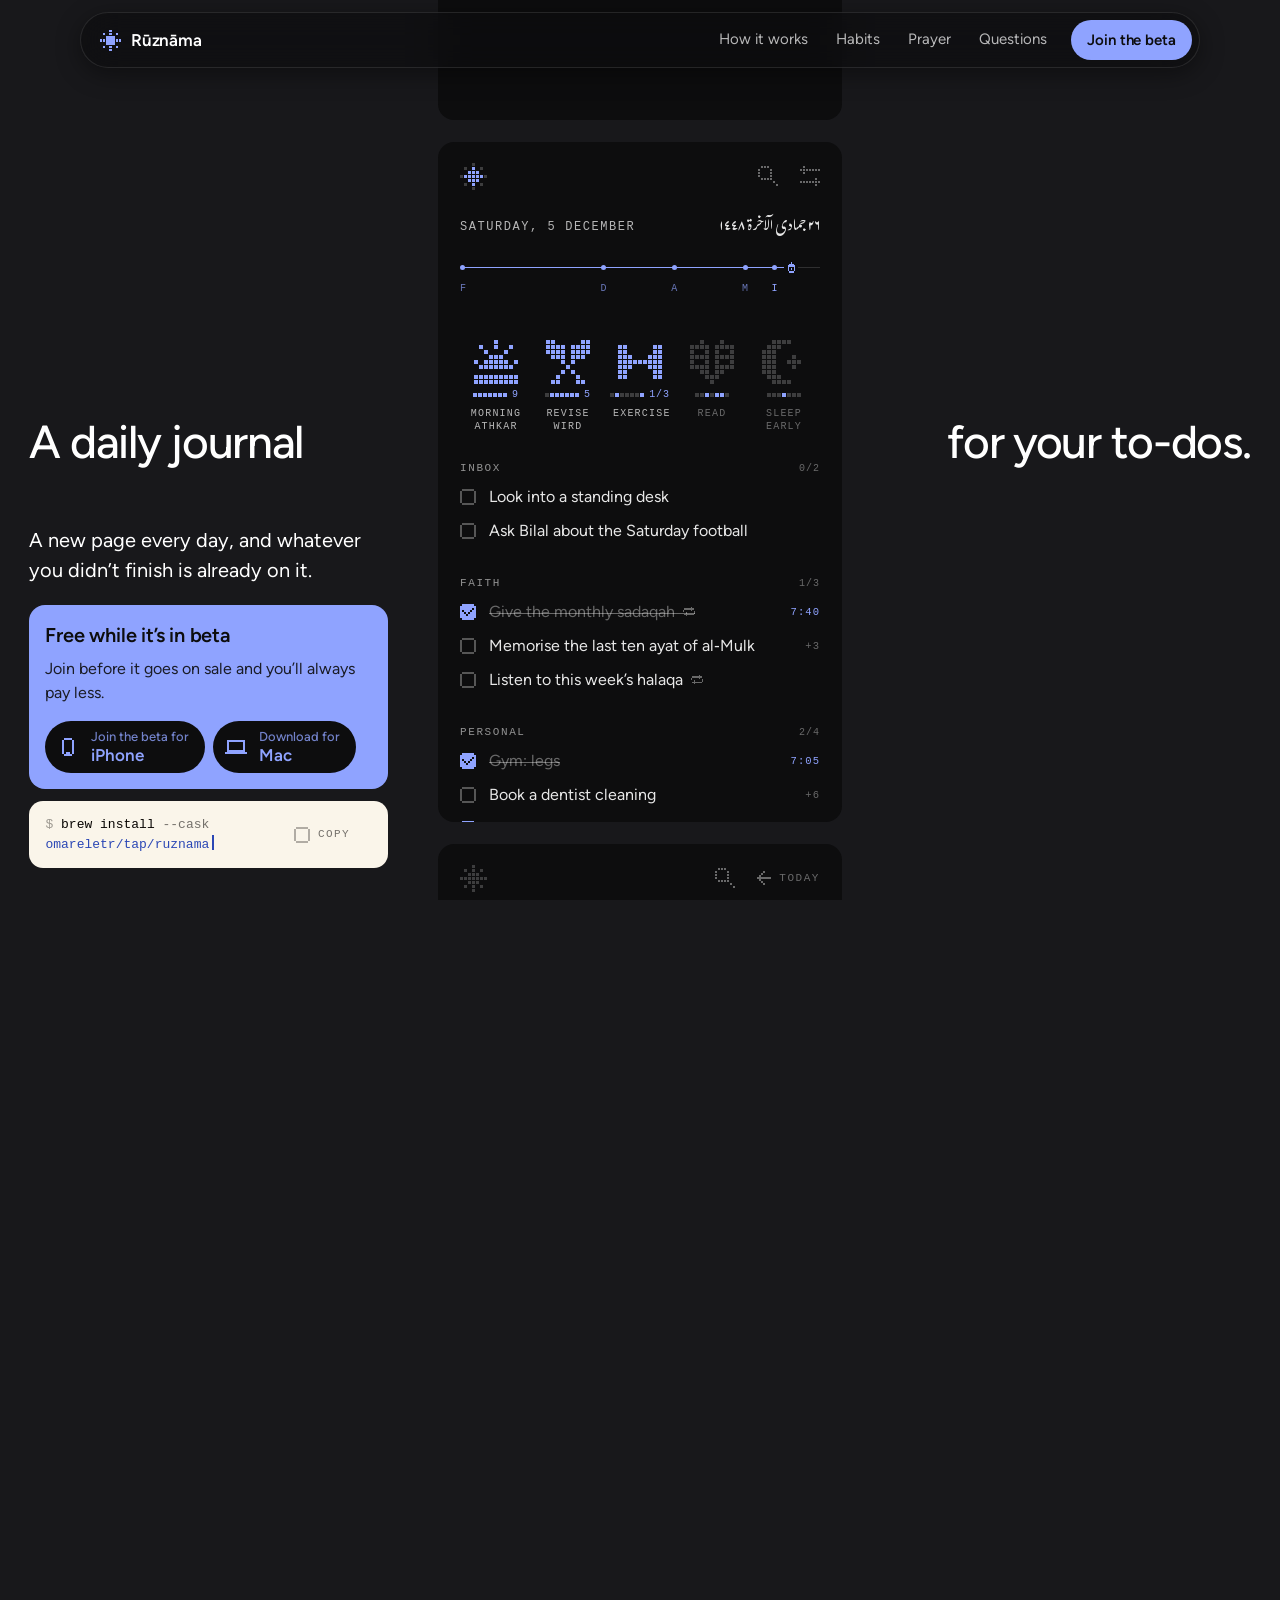
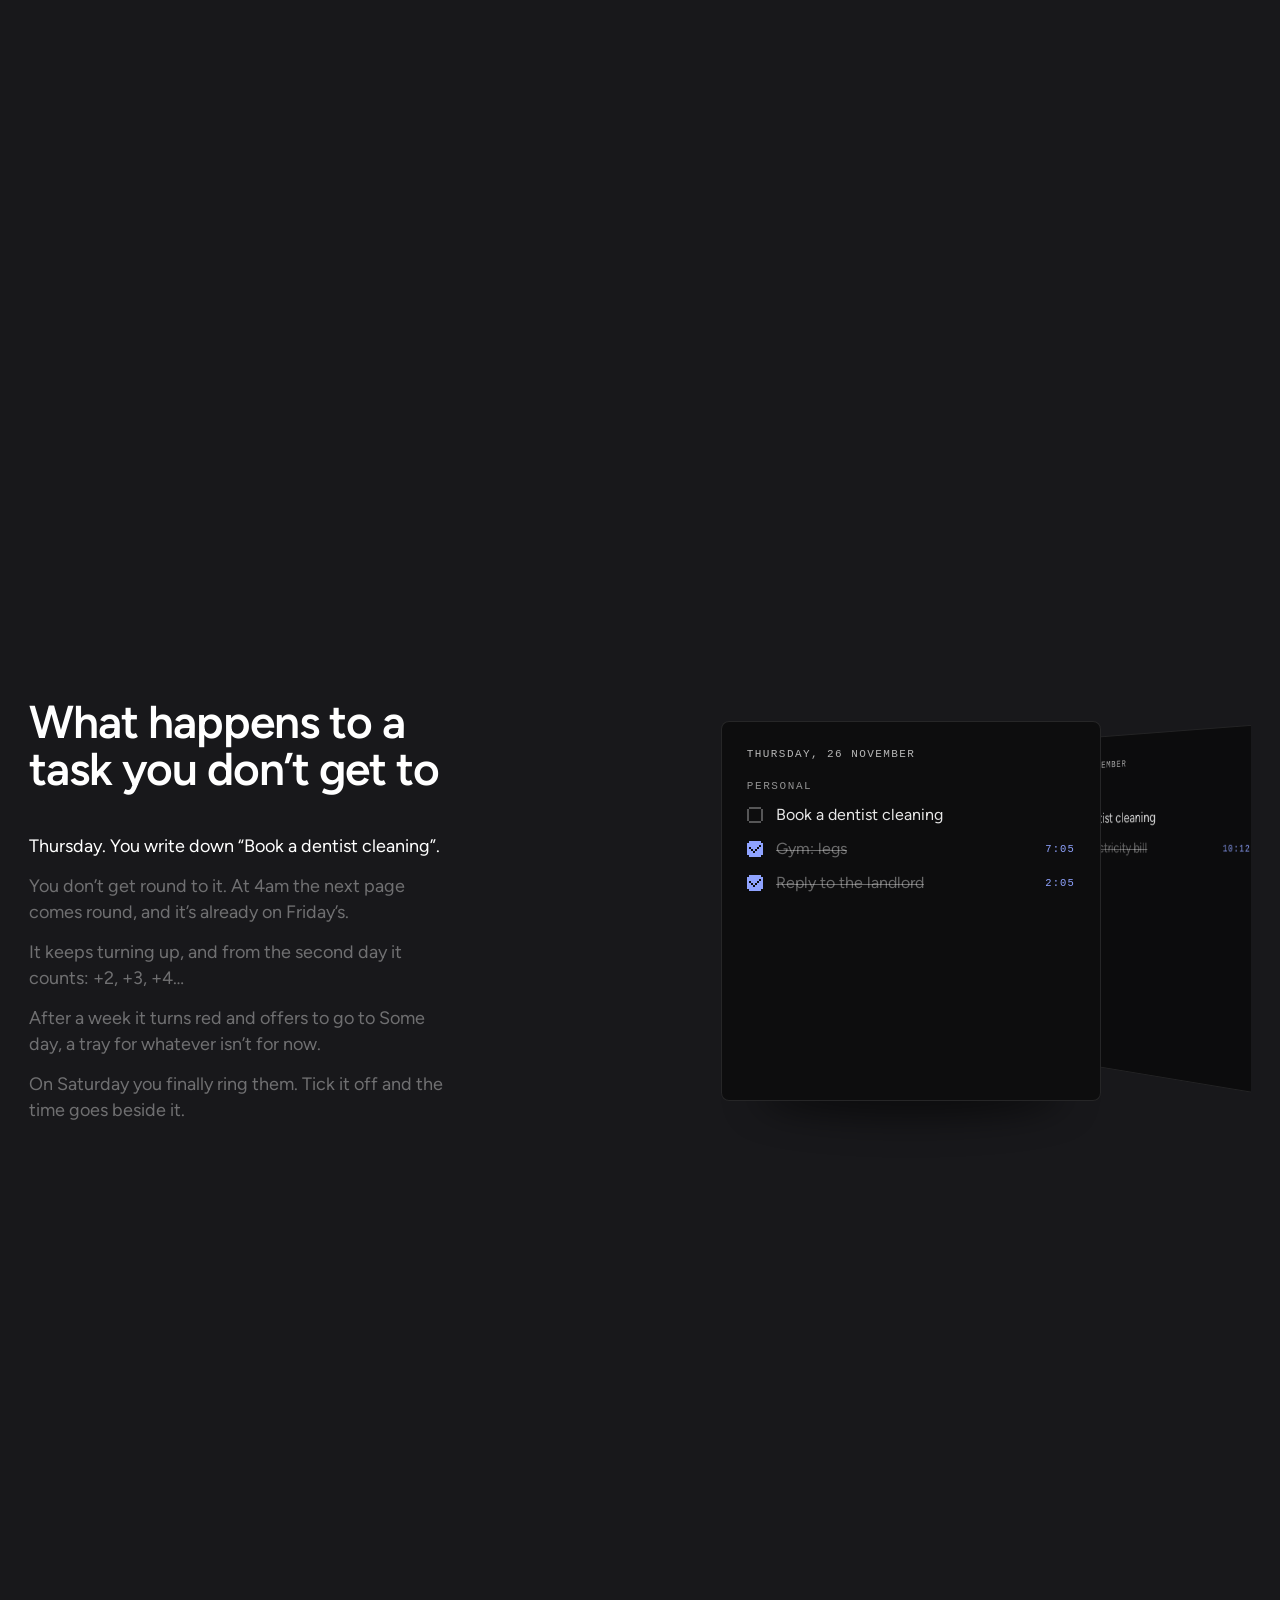
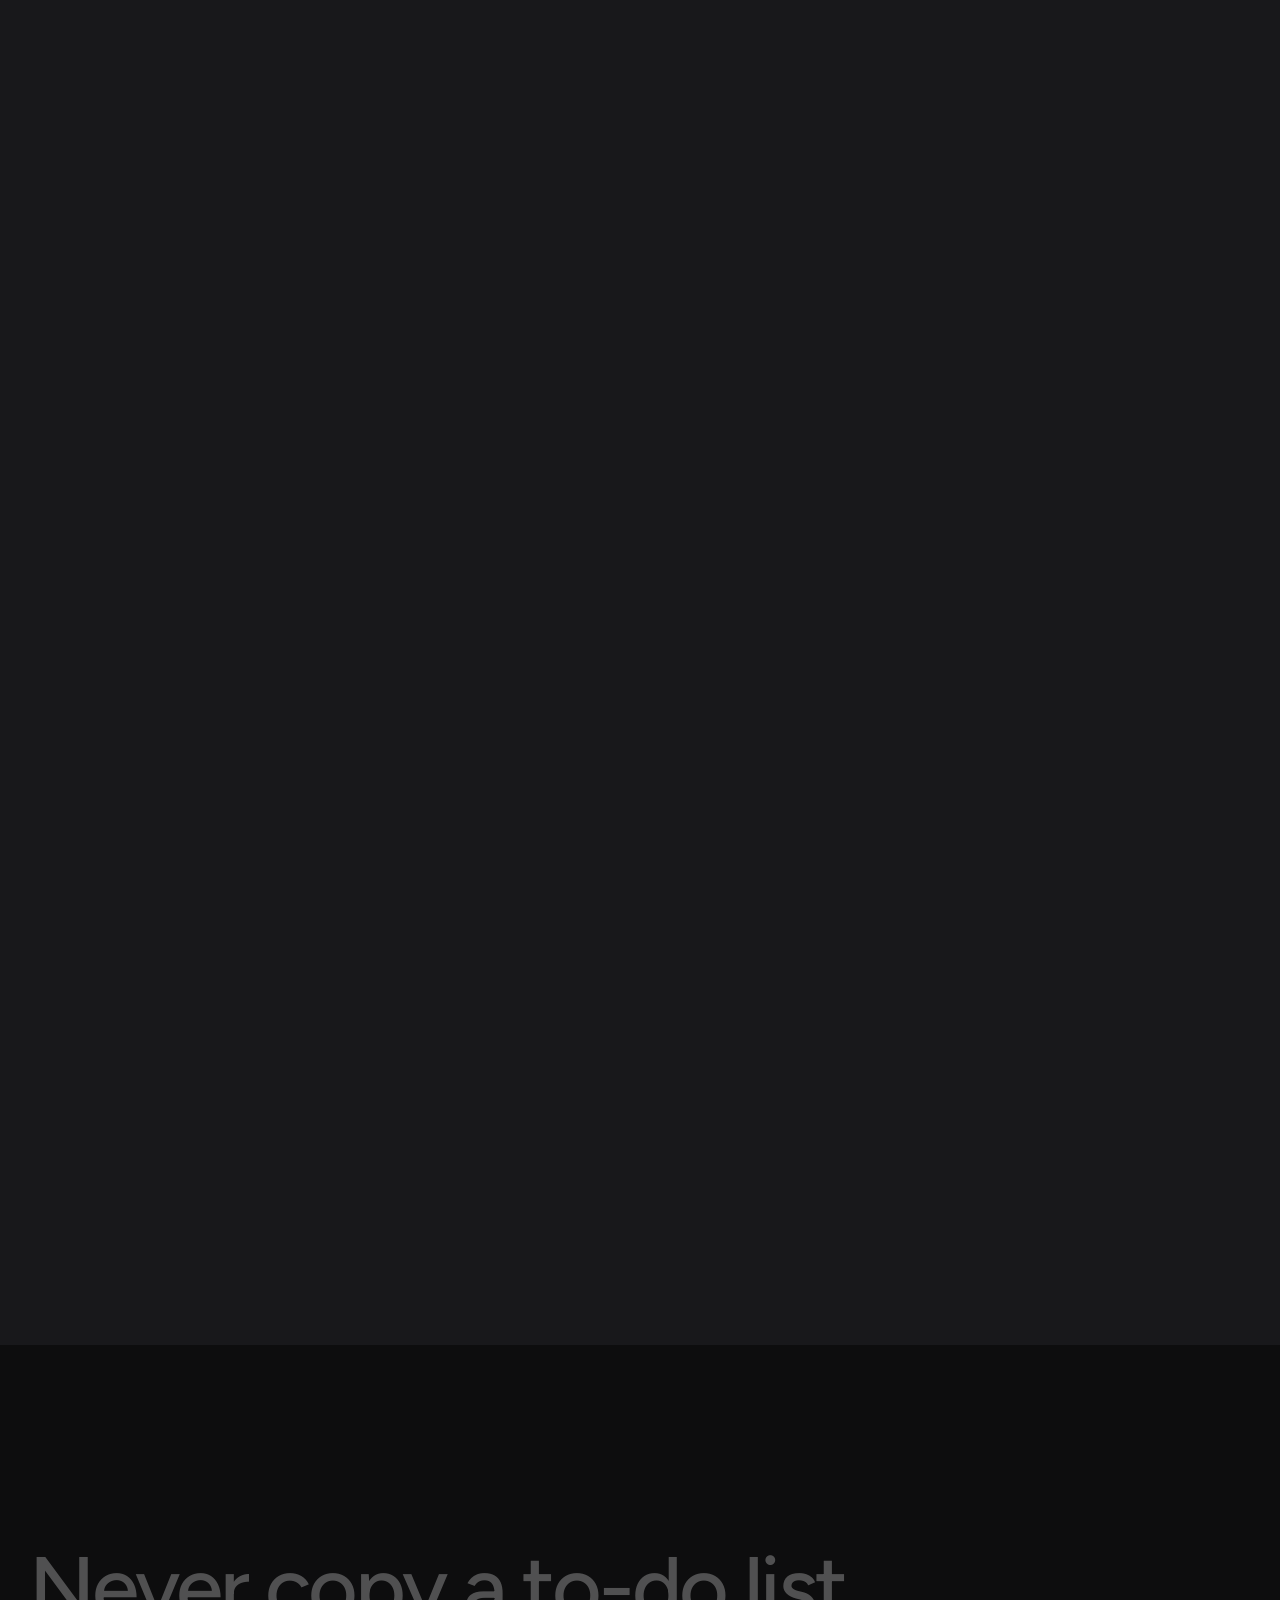
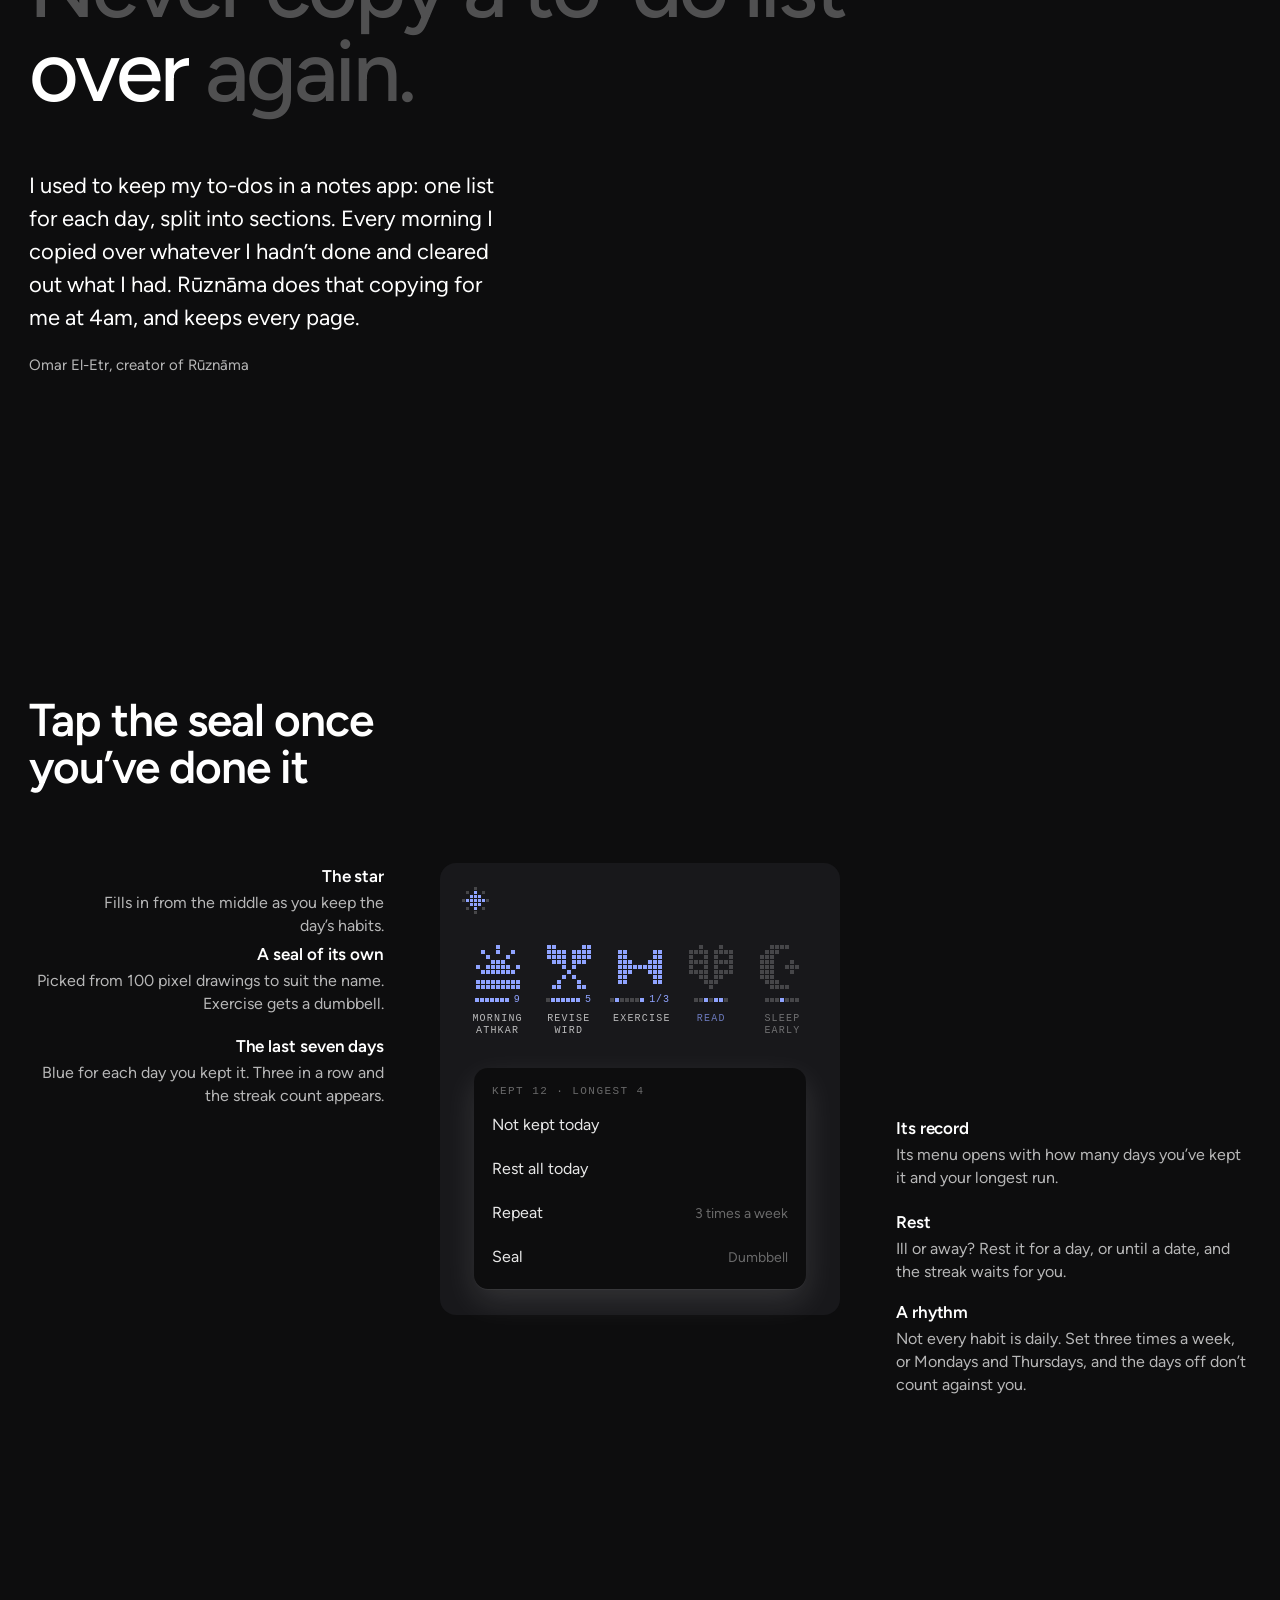
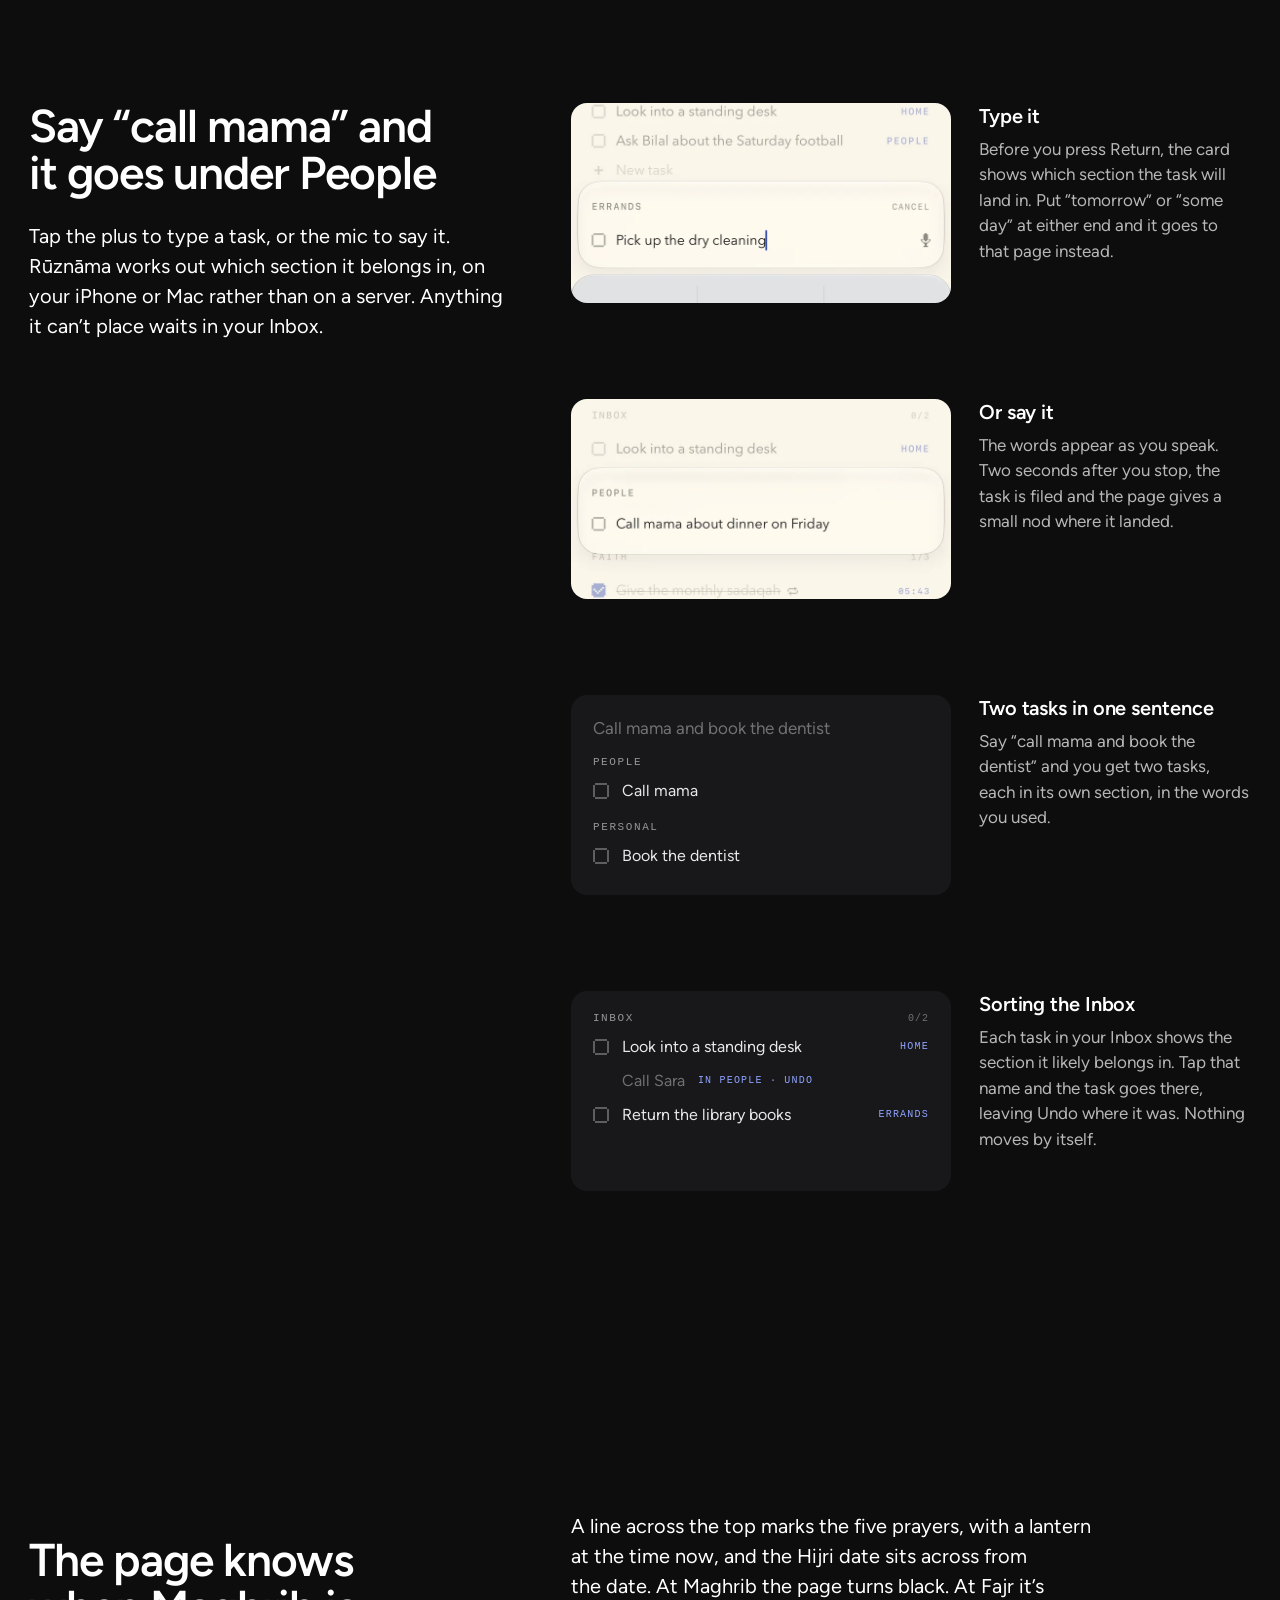
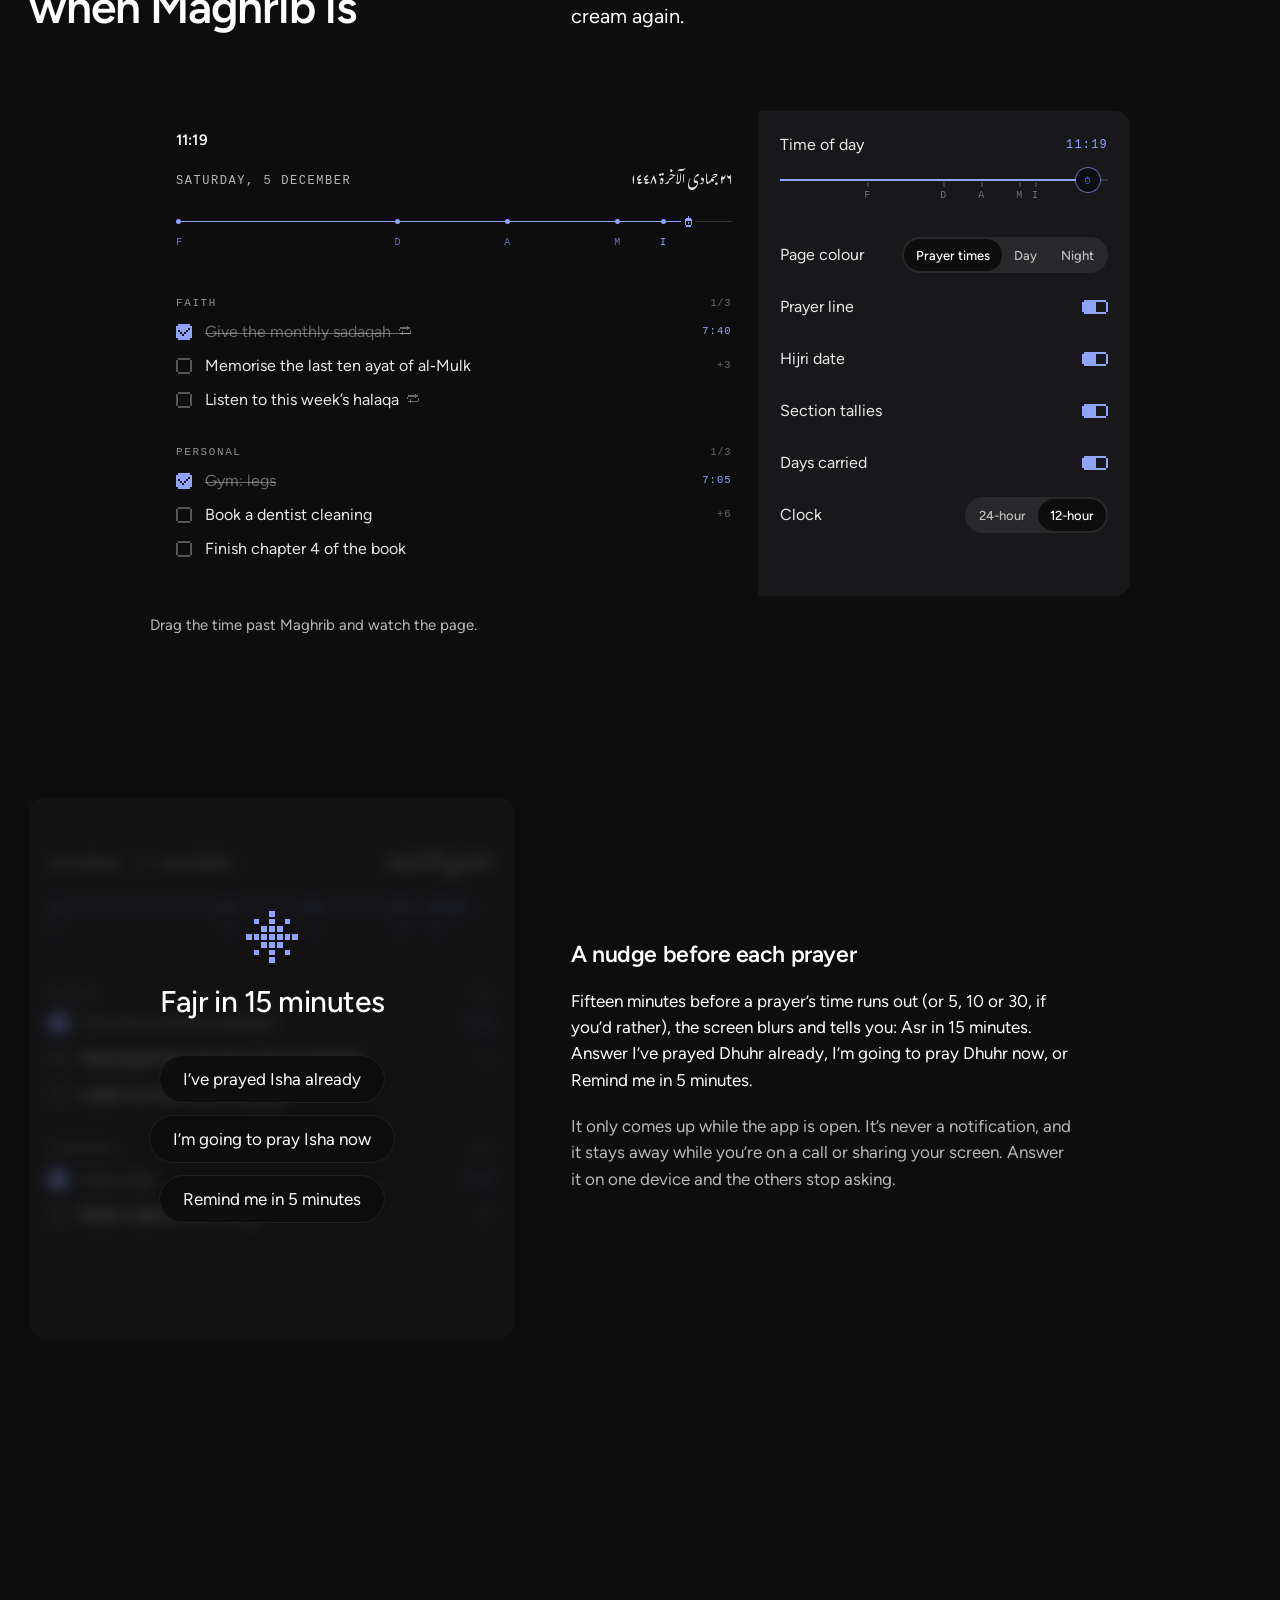
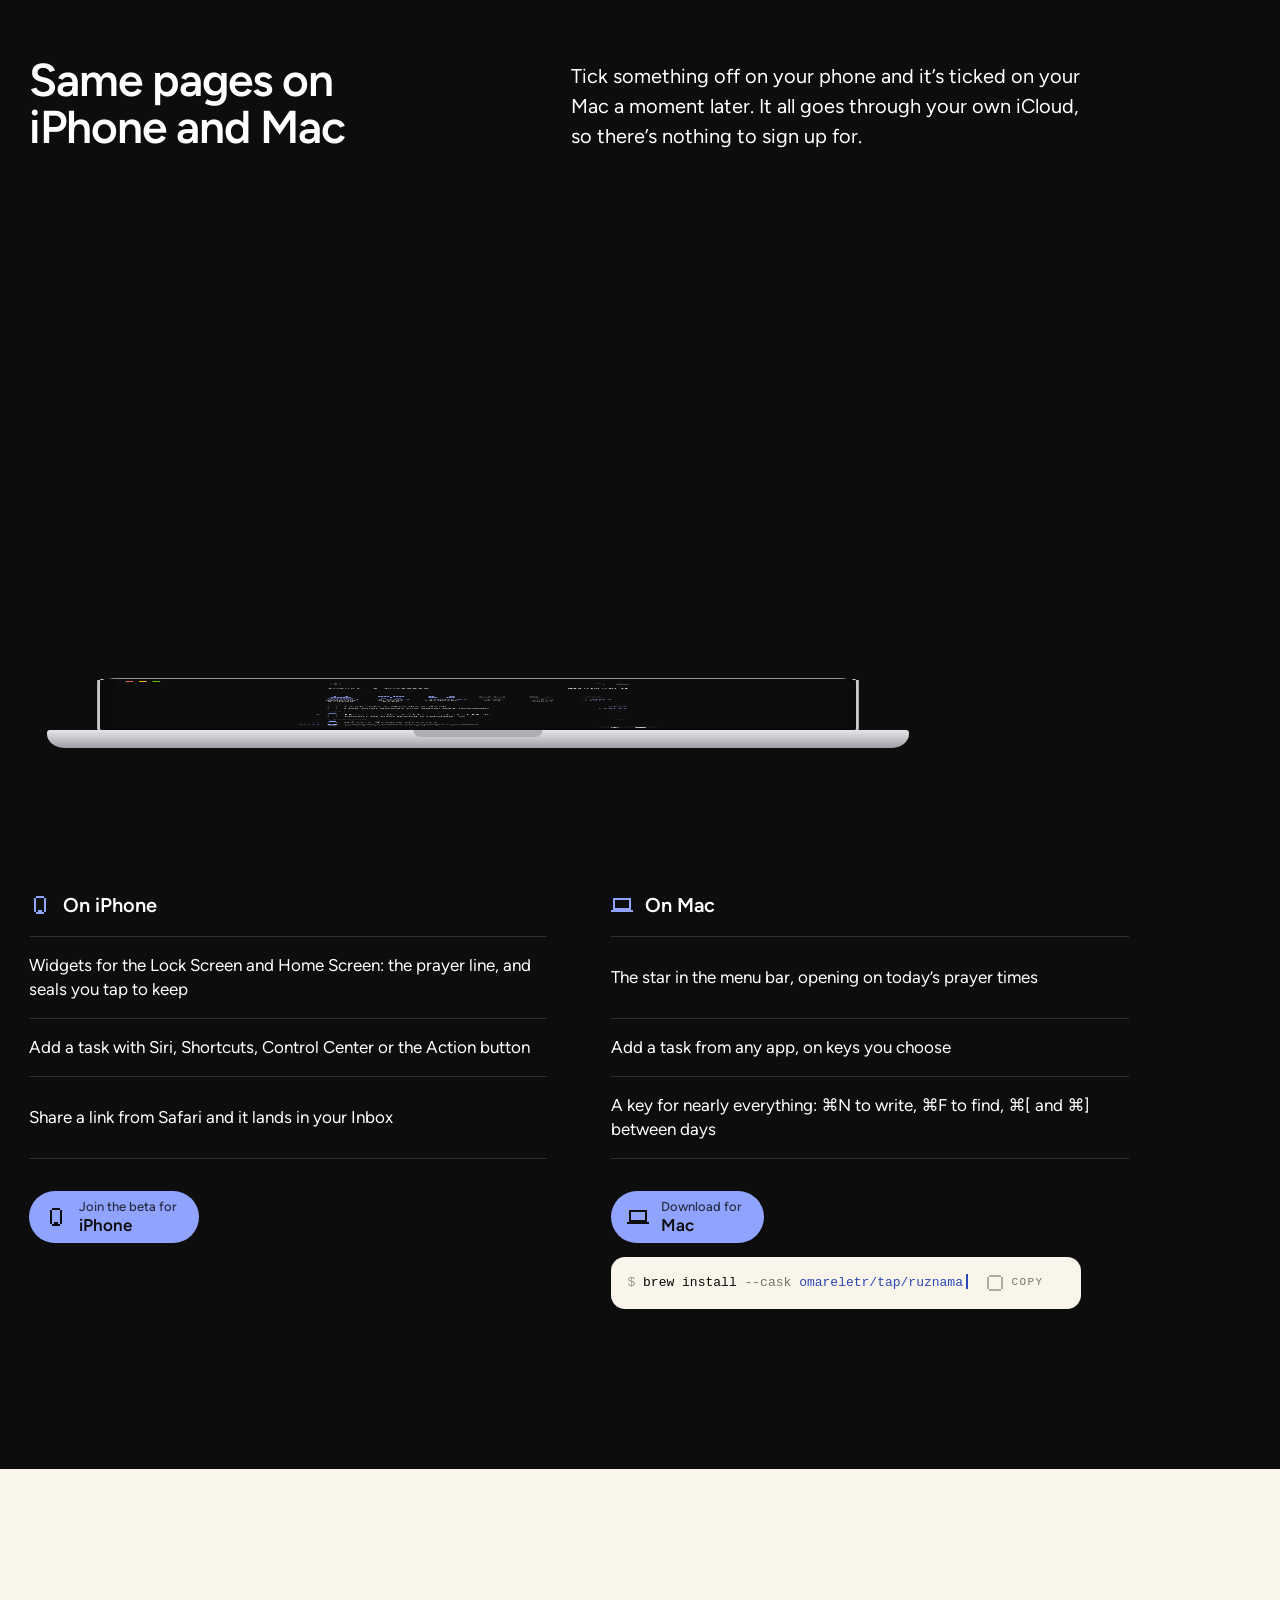
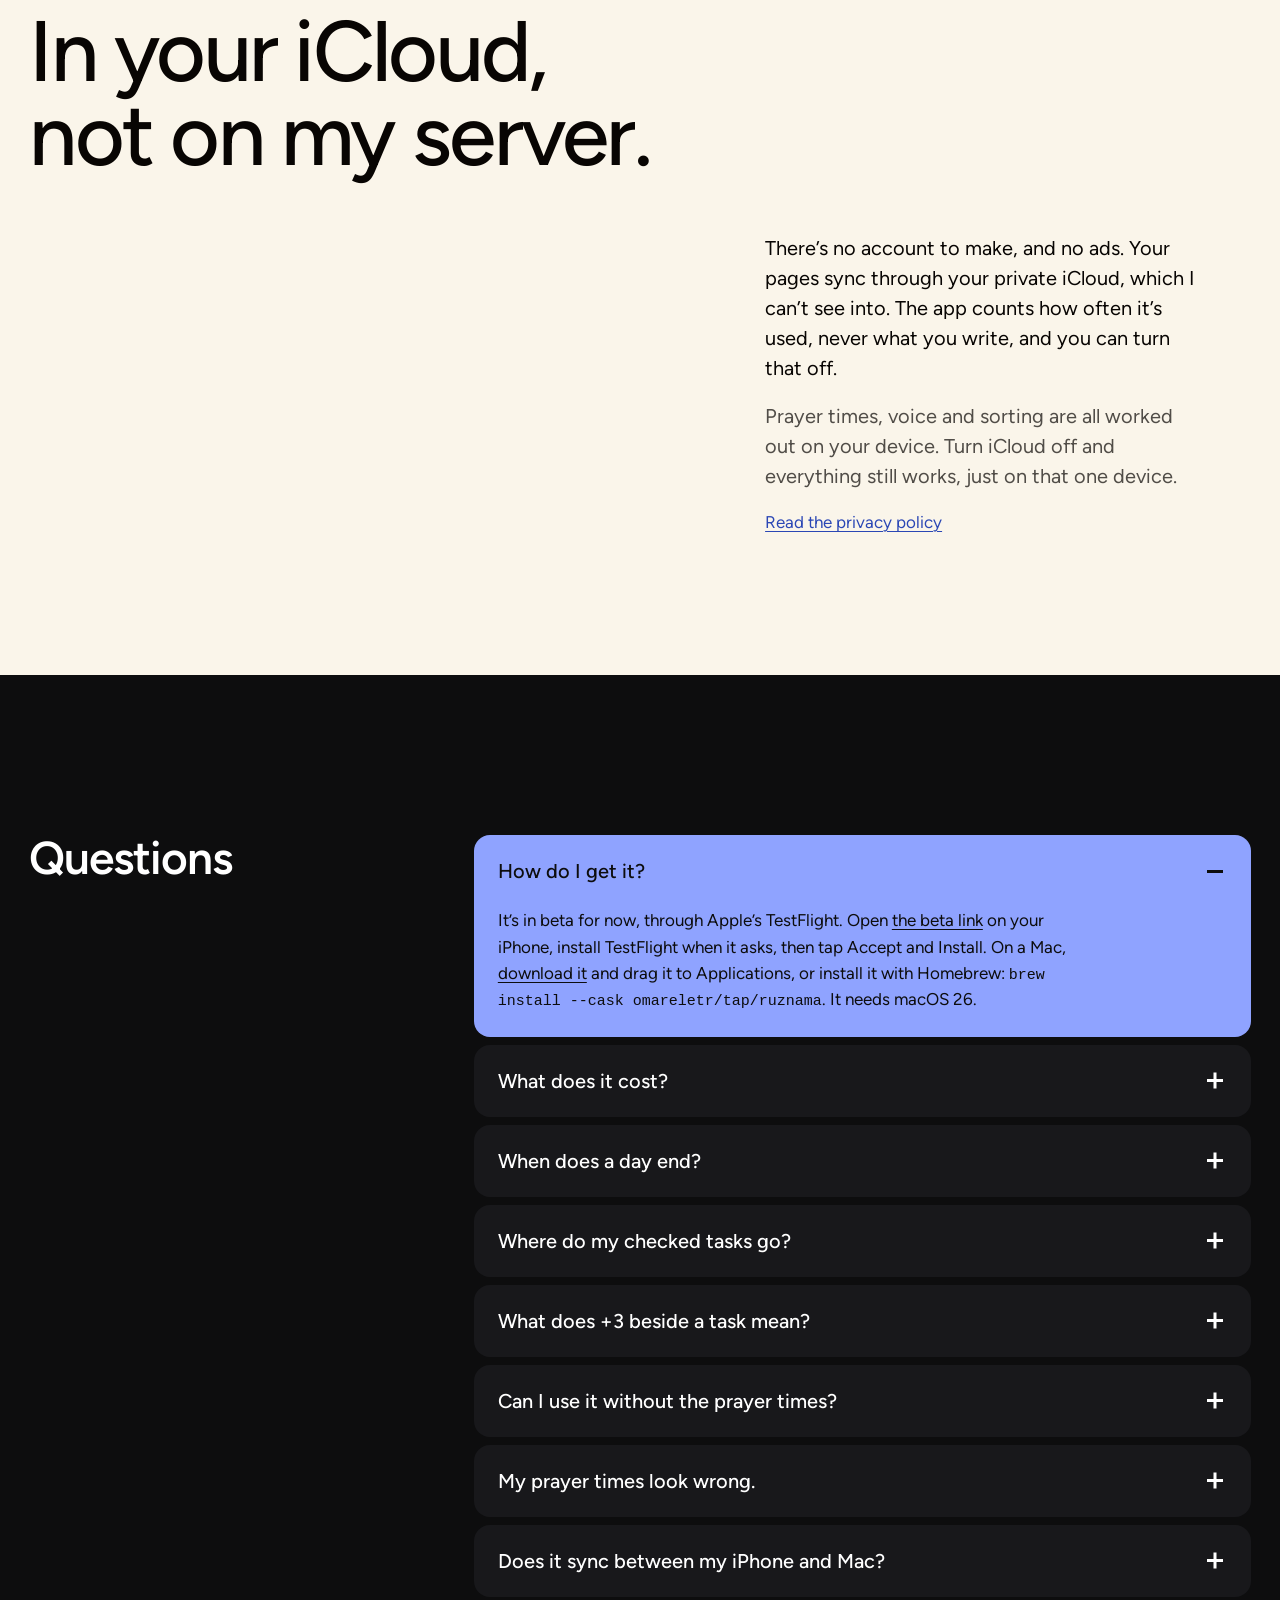
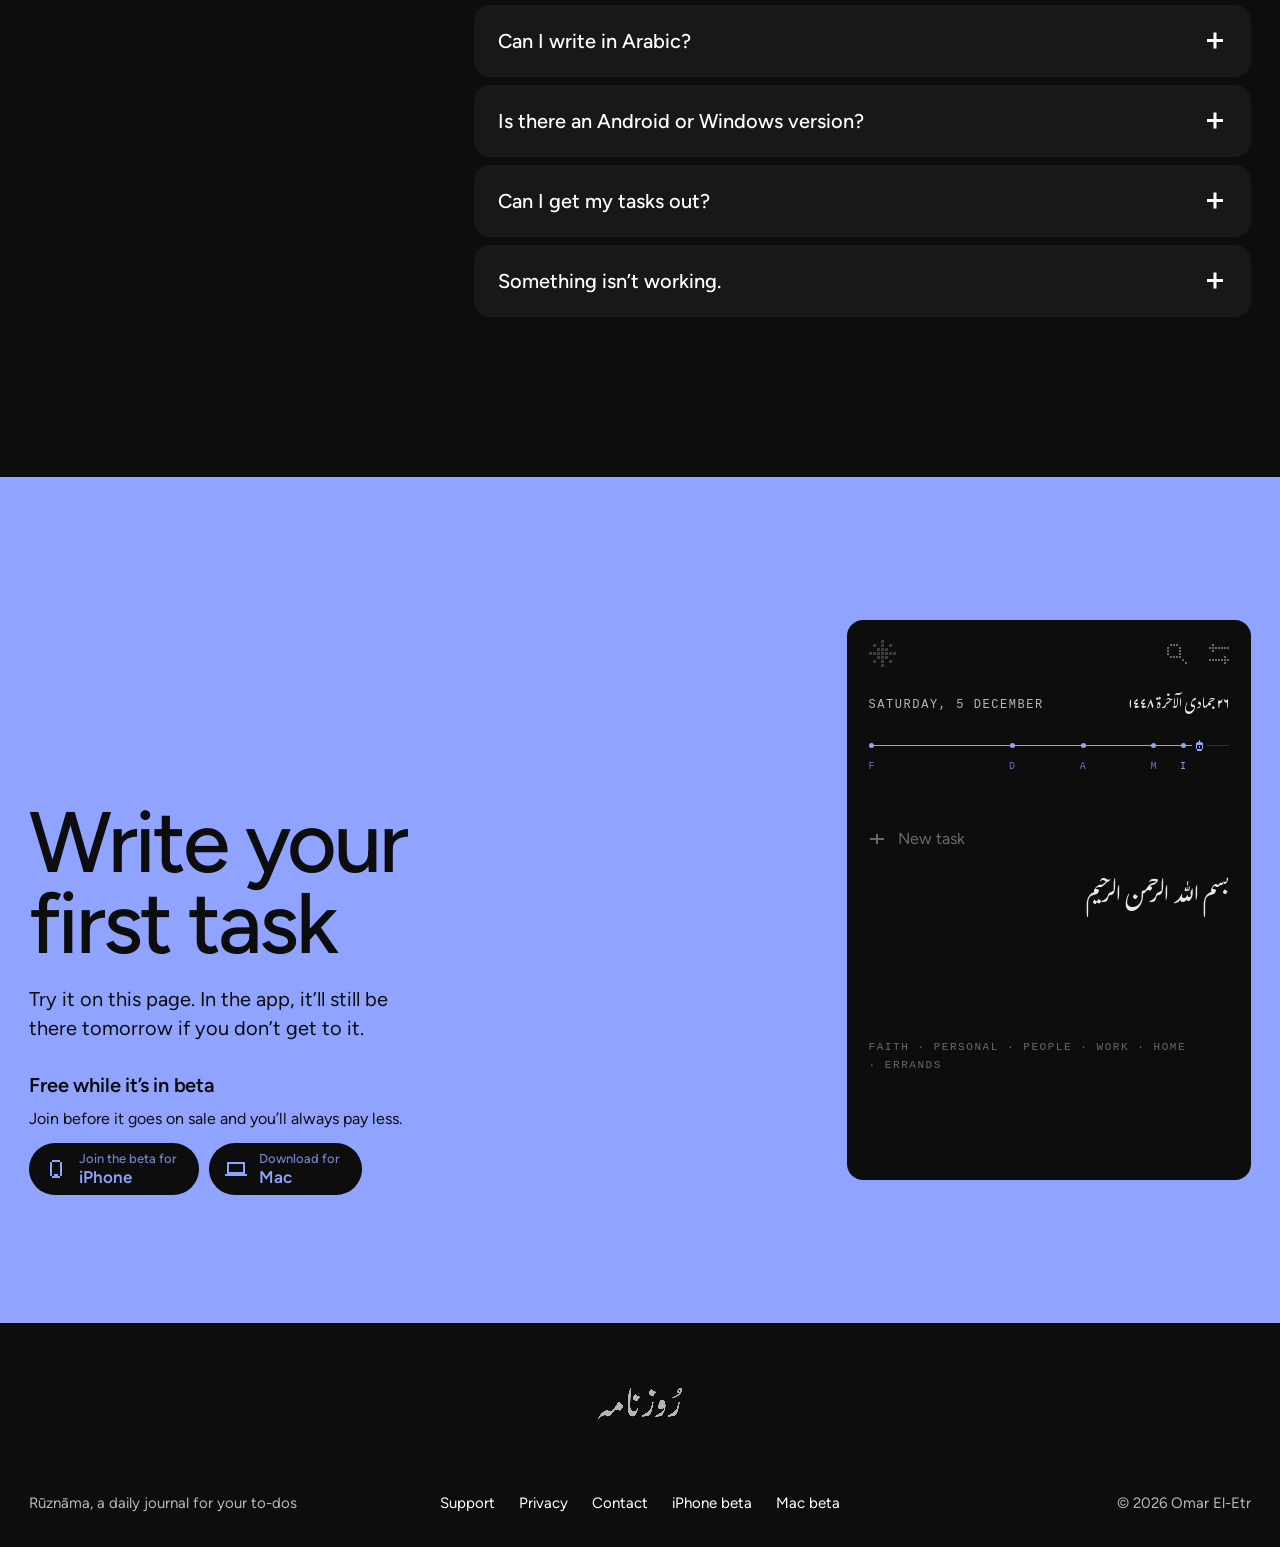
==== commit 9f81cb07: "Wide screens: the Mac mockup sized by its own frame, and the page stops widening past 1512px Co-Auth" ====
--- a/index.html
+++ b/index.html
@@ -19,14 +19,14 @@
 <link rel="icon" href="favicon.svg" type="image/svg+xml">
 <link rel="apple-touch-icon" href="media/apple-touch-icon.png">
 <link rel="preload" href="fonts/gulzar-subset.woff2" as="font" type="font/woff2" crossorigin>
-<link rel="stylesheet" href="css/app.css?v=mw8m01jv">
-<link rel="stylesheet" href="css/page.css?v=mw8m01jv">
-<script src="sky.js?v=mw8m01jv"></script>
+<link rel="stylesheet" href="css/app.css?v=mwbedpb4">
+<link rel="stylesheet" href="css/page.css?v=mwbedpb4">
+<script src="sky.js?v=mwbedpb4"></script>
 <script src="vendor/gsap.min.js" defer></script>
 <script src="vendor/ScrollTrigger.min.js" defer></script>
 <script src="vendor/lenis.min.js" defer></script>
-<script src="js/page.js?v=mw8m01jv" defer></script>
-<script src="js/motion.js?v=mw8m01jv" defer></script>
+<script src="js/page.js?v=mwbedpb4" defer></script>
+<script src="js/motion.js?v=mwbedpb4" defer></script>
 <script type="application/ld+json">
 {"@context":"https://schema.org","@type":"SoftwareApplication","name":"Rūznāma","alternateName":"Ruznama","operatingSystem":"iOS, macOS","applicationCategory":"ProductivityApplication","description":"A daily journal for your to-dos. You get a new page every day, and anything you didn't finish moves onto it at 4am.","url":"https://ruznama.app/","installUrl":"https://testflight.apple.com/join/cyVZVRZA","author":{"@type":"Person","name":"Omar El-Etr"}}
 </script>
--- a/css/app.css
+++ b/css/app.css
@@ -30,7 +30,7 @@
   --nastaliq: "Gulzar", "Noto Nastaliq Urdu", serif;
   --ease: cubic-bezier(.22, 1, .36, 1);
   --spread: cubic-bezier(.5, 1, .89, 1);
-  --m: clamp(16px, 2.3vw, 32px);
+  --m: max(clamp(16px, 2.3vw, 32px), (100vw - 1448px) / 2); /* past a 1512px window the page stops widening: wide screens get margins, not 2400px lines */
   --r: 16px;
 }
 
--- a/css/page.css
+++ b/css/page.css
@@ -245,8 +245,9 @@
 .both { padding: 160px var(--m); overflow-x: clip; }
 .both-lead { display: grid; grid-template-columns: 5fr 7fr; gap: 56px; align-items: end; }
 .both-lead p { margin-top: 0; }
-.both-pics { position: relative; width: min(100%, 1080px); margin: 88px auto 0; padding: 0 24% 24px 0; perspective: 2400px; perspective-origin: 50% 0%; }
+.both-pics { position: relative; width: min(100%, 1080px); margin: 88px auto 0; padding: 0 0 24px; perspective: 2400px; perspective-origin: 50% 0%; }
 .mac { margin: 0; }
+.both-pics > .mac { width: 70%; } /* a share of the frame itself: padding in % reads the section's width, so the Mac shrank on wide screens */
 .mac-lid { position: relative; transform-origin: 50% 100%; transform-style: preserve-3d; }
 .mac-screen { position: relative; aspect-ratio: 1.54; padding: 14px 14px 20px; border-radius: 20px 20px 6px 6px; background: #0B0B0C; box-shadow: 0 0 0 2px #C9C9CE, 0 0 0 3px #A9A9AF; backface-visibility: hidden; } /* taste-skill-ignore: a device's rim */
 .mac-display { position: relative; height: 100%; overflow: hidden; border-radius: 9px 9px 2px 2px; background: #FAF5EA; }
@@ -358,7 +359,7 @@
   .capture-lead, .faq h2 { position: static; }
   .demo { grid-template-columns: 1fr; }
   .moment-pic { height: 460px; max-width: 520px; }
-  .both-pics { padding: 0 22% 24px 0; }
+  .both-pics > .mac { width: 78%; }
   .iphone { width: 26%; right: 0; }
   .start-text { align-self: start; }
   .start-page { justify-self: stretch; width: auto; max-width: 440px; margin: 0 auto; }
@@ -388,7 +389,8 @@
   .ctl { padding: 6px 18px; }
   .moment { margin-top: 104px; }
   .moment-pic { height: 400px; }
-  .both-pics { margin-top: 48px; padding: 0 16% 16px 0; }
+  .both-pics { margin-top: 48px; padding: 0 0 16px; }
+  .both-pics > .mac { width: 84%; }
   .mac-screen { padding: 6px 6px 9px; border-radius: 10px 10px 4px 4px; }
   .mac-display { border-radius: 4px 4px 1px 1px; }
   .mac-notch { top: 6px; height: 9px; border-radius: 0 0 4px 4px; }
